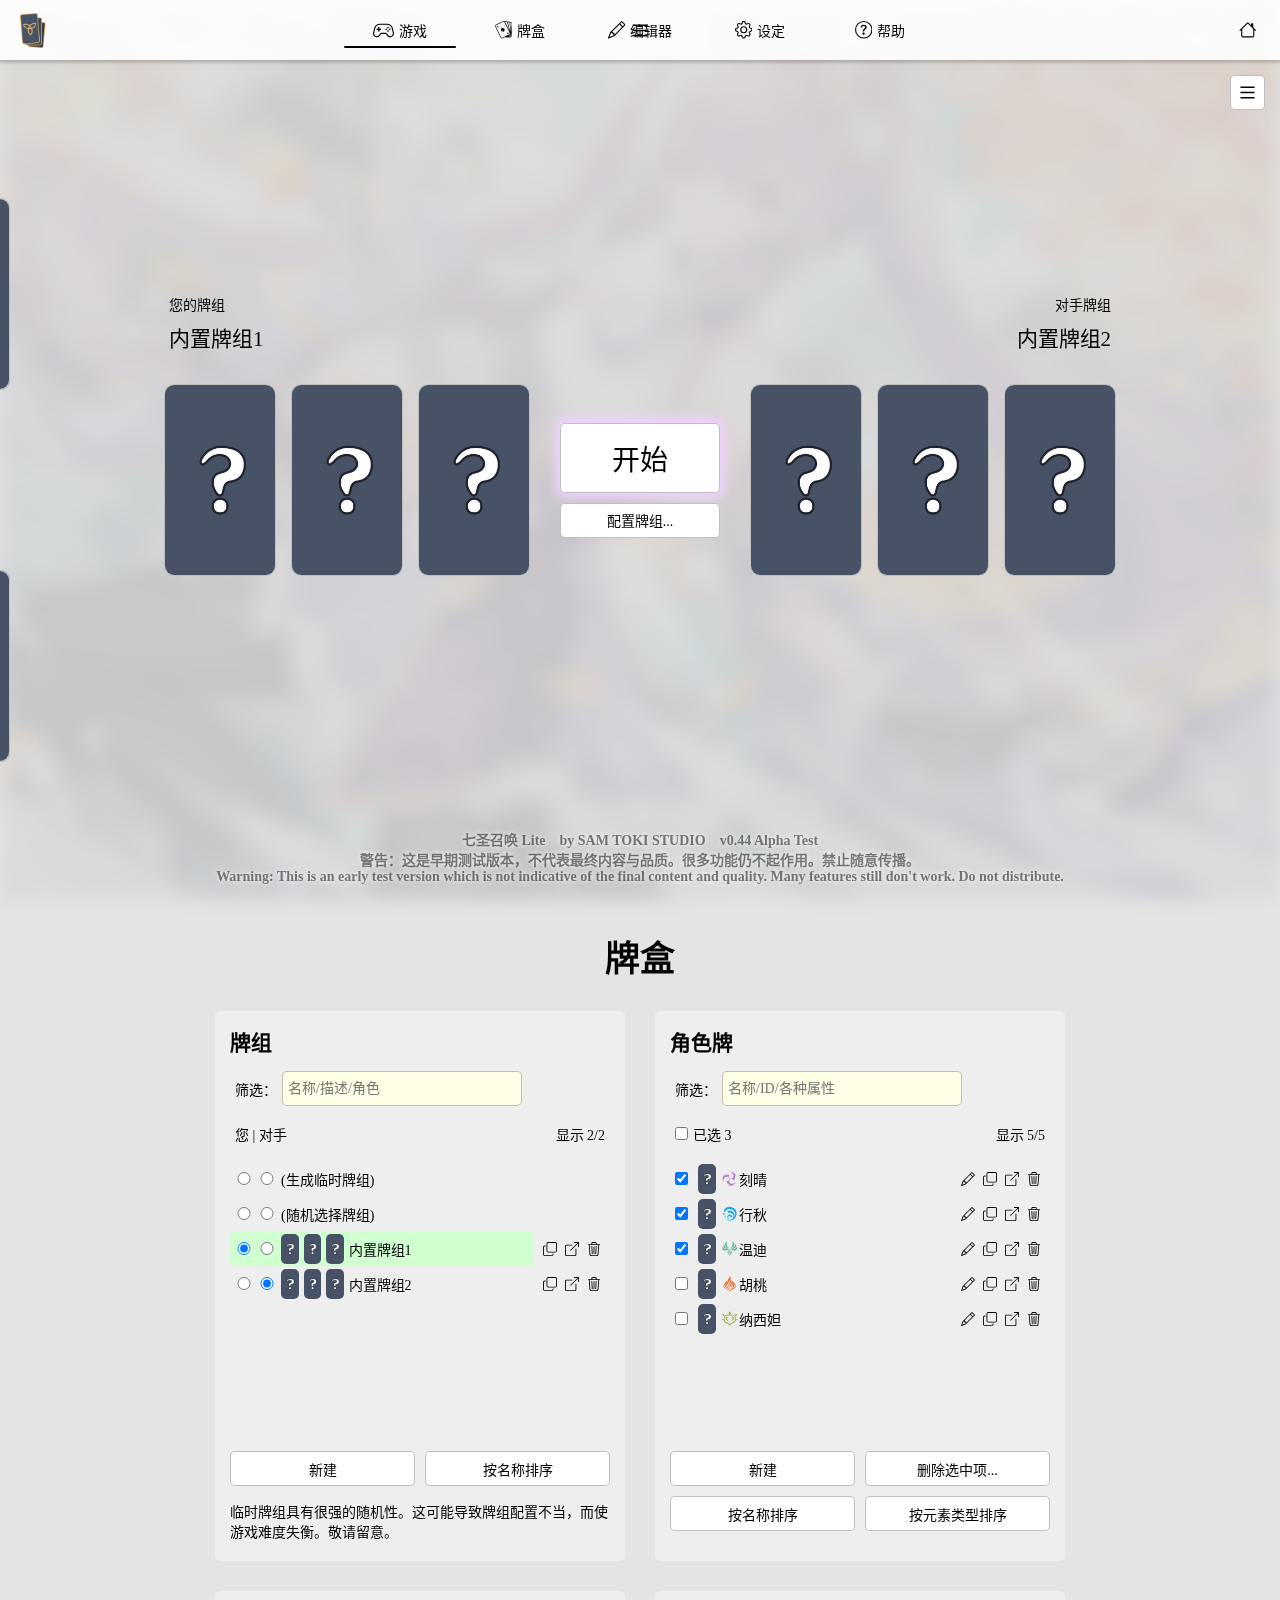
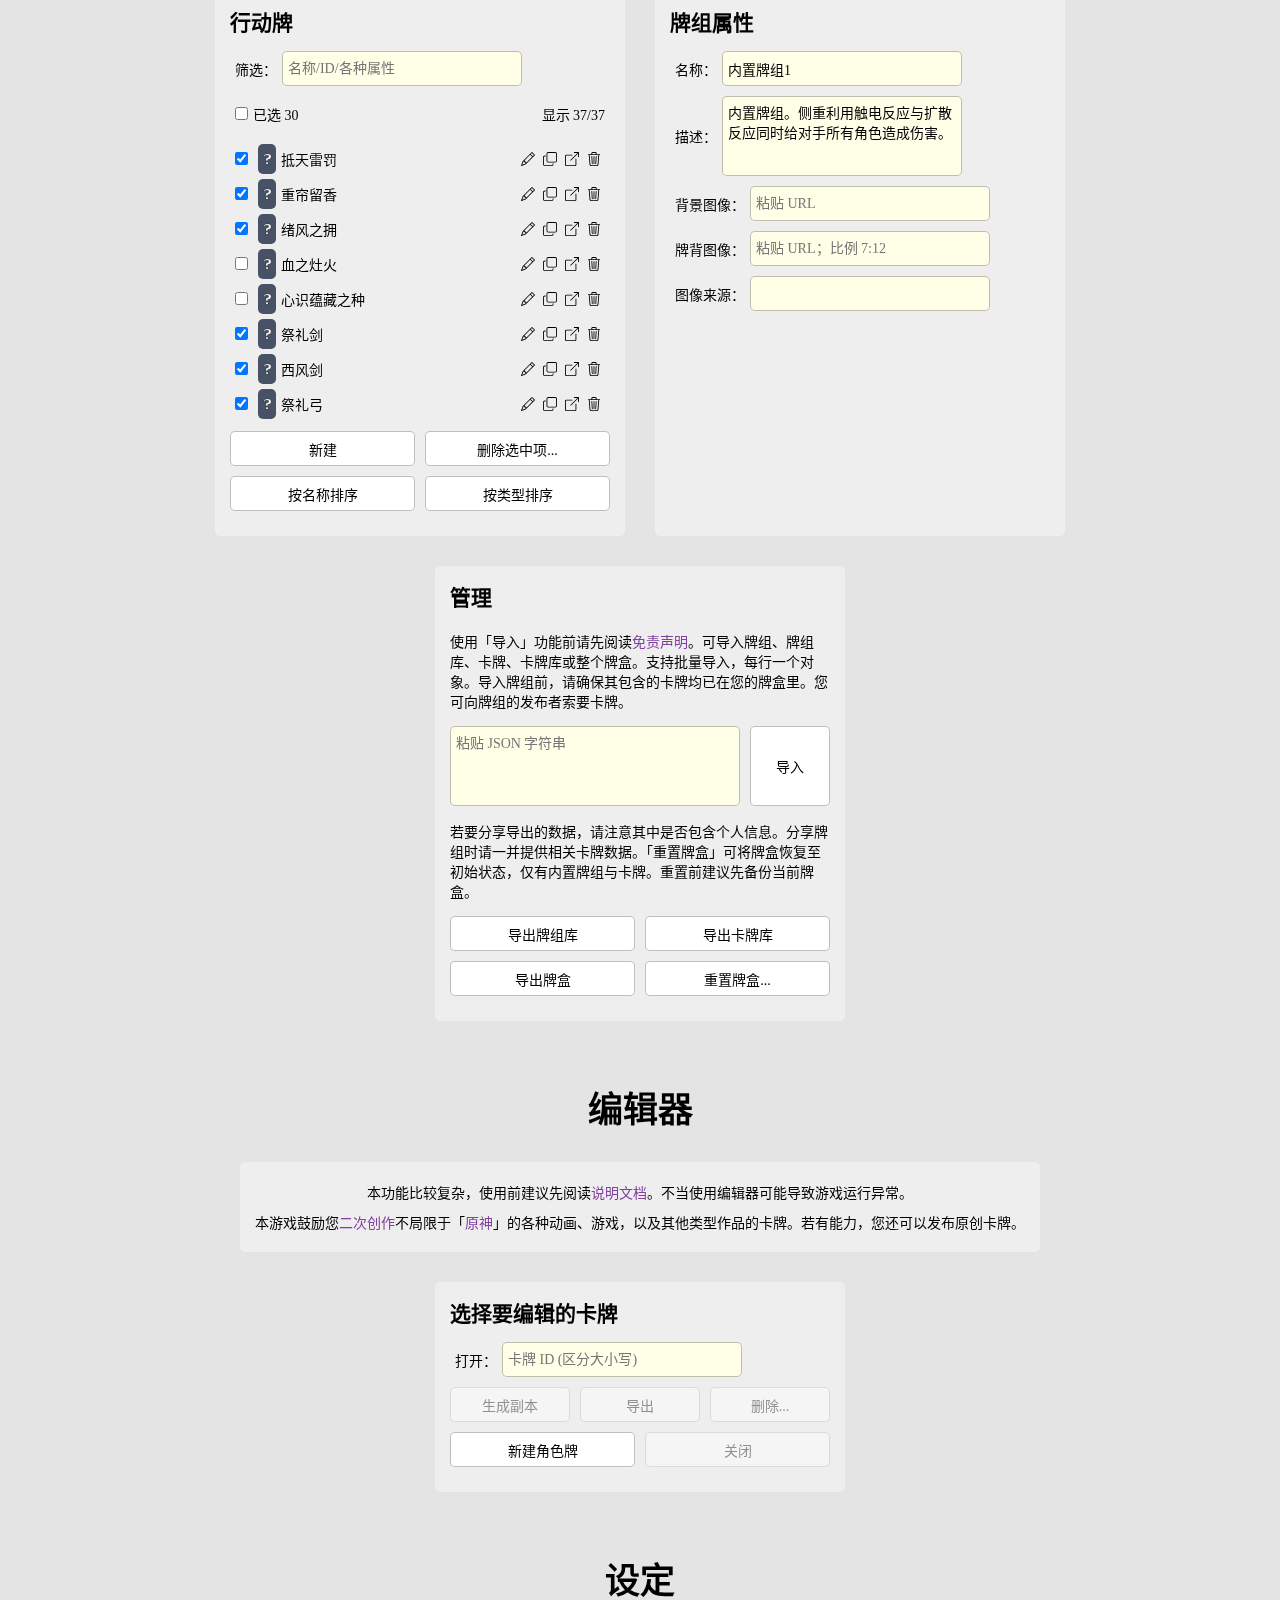
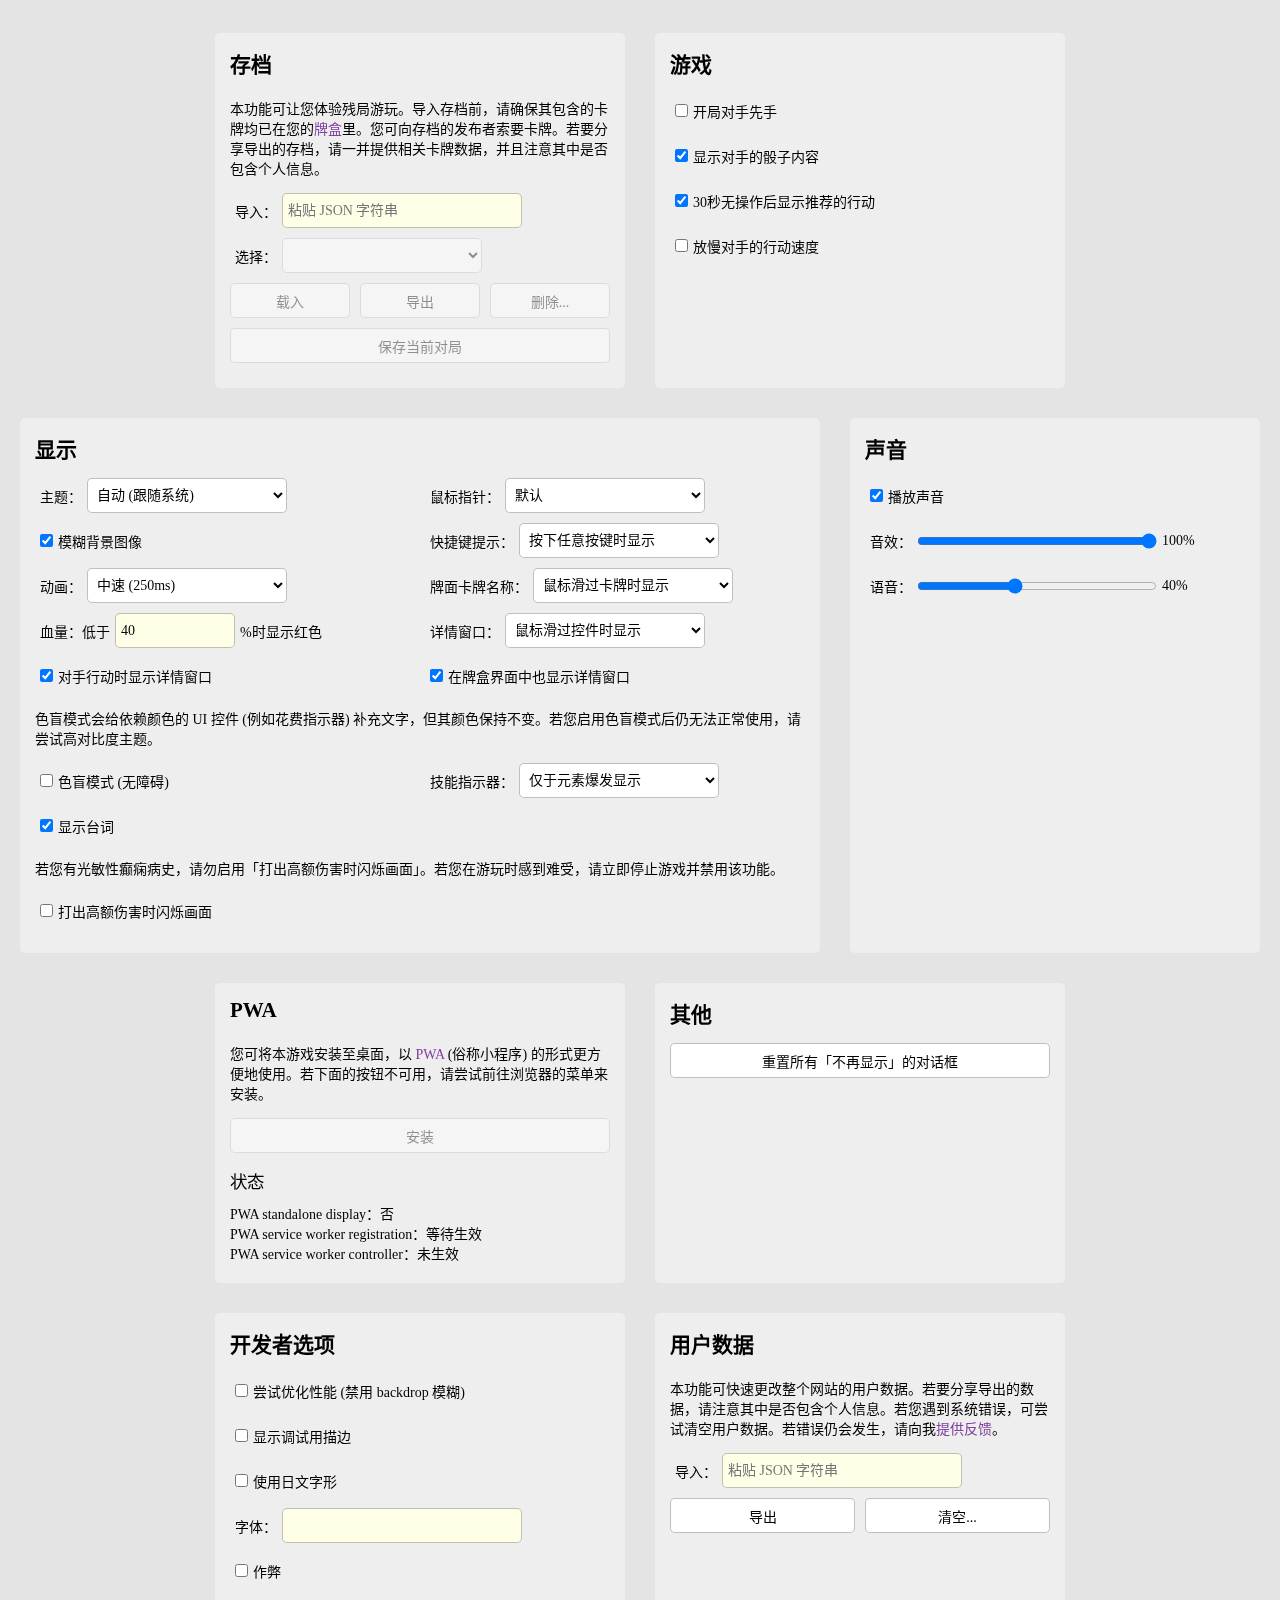
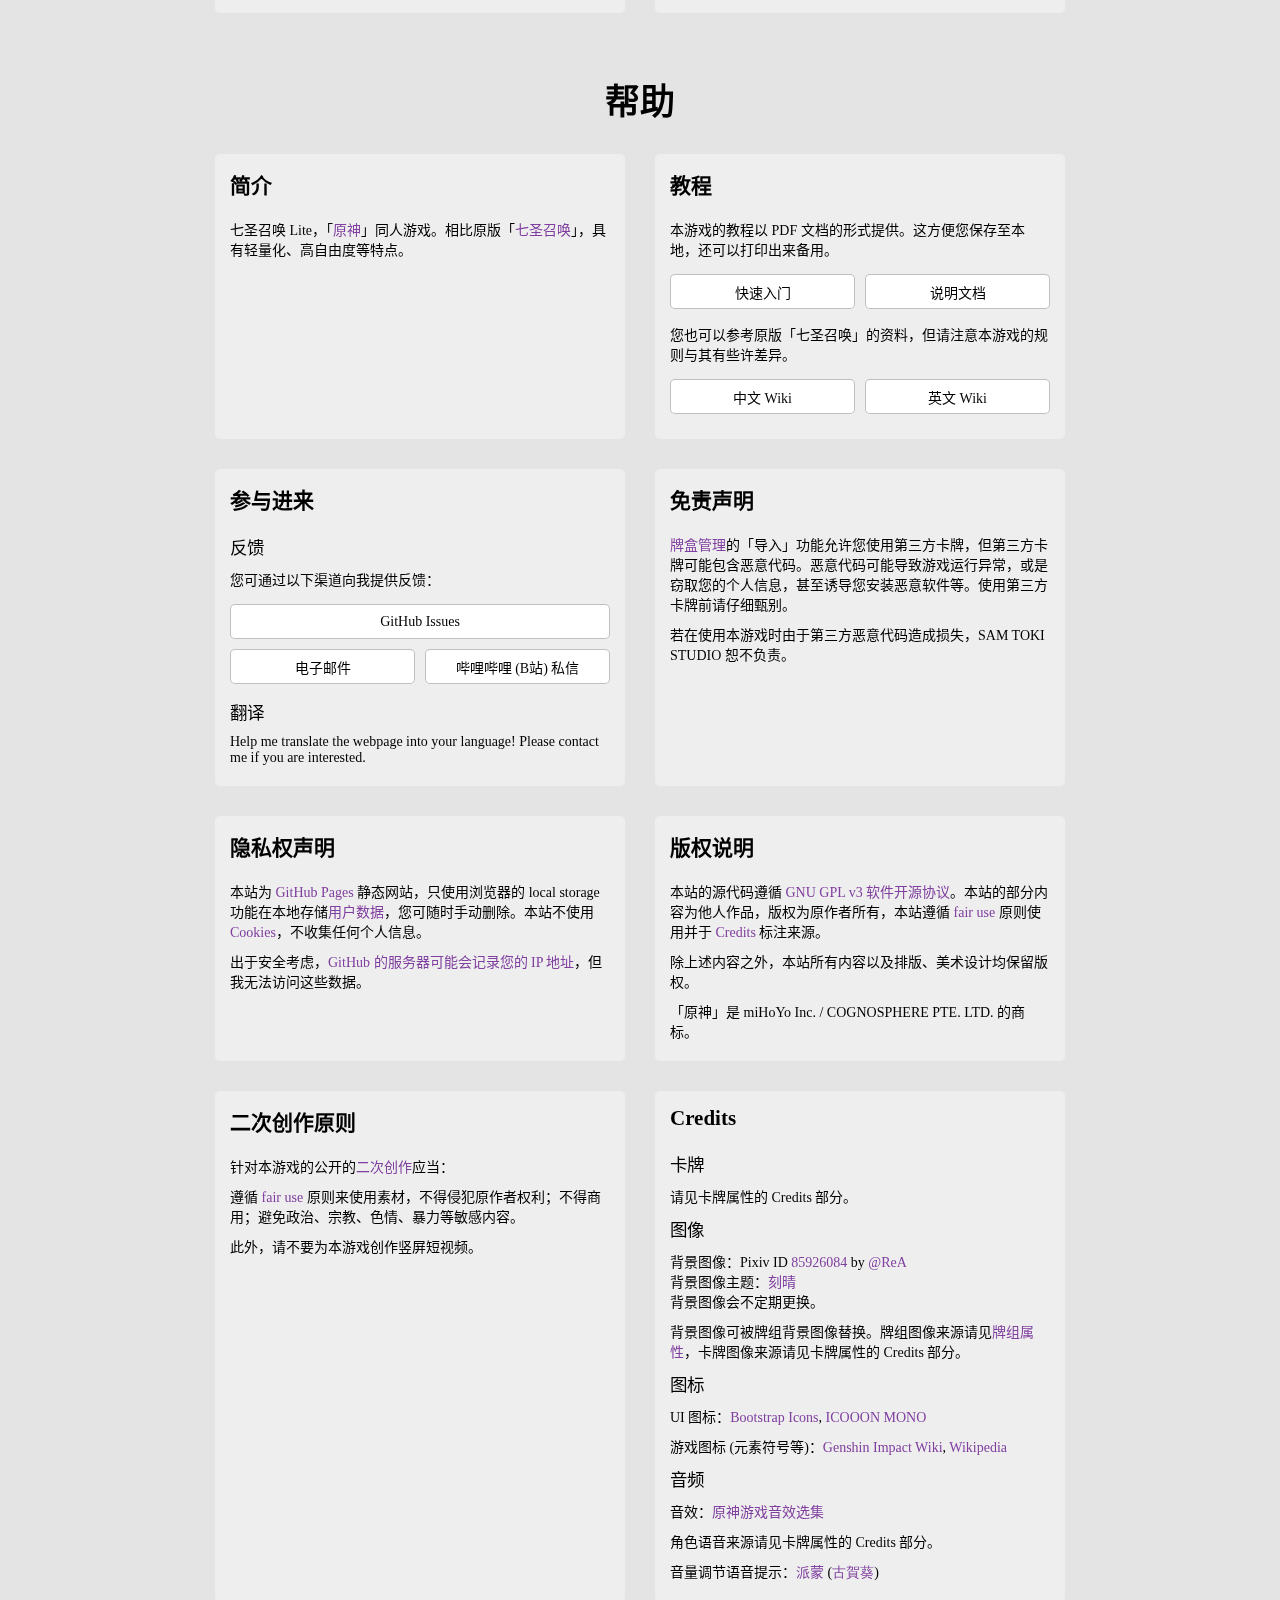
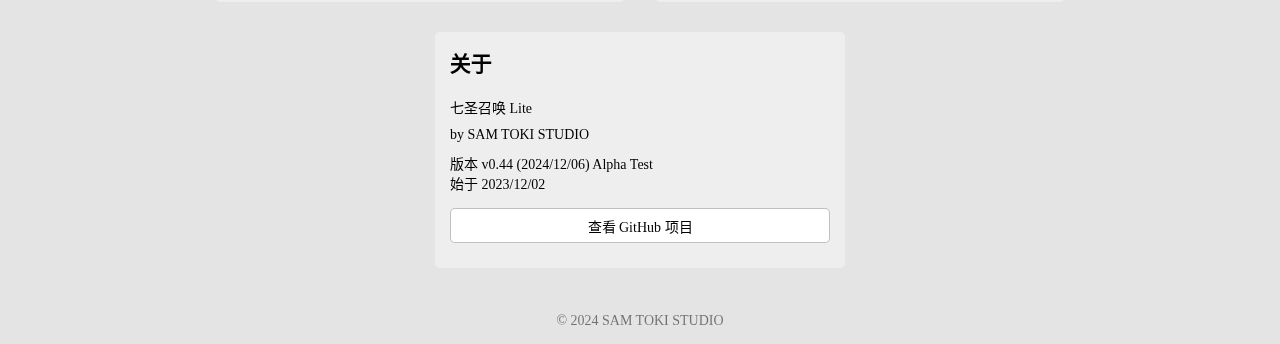
==== PROJECT/GITCGLite/index.html @ bba93352 "Following home page v6.13 update." ====
<!DOCTYPE html>

<!-- For SamToki.github.io/GITCGLite -->
<!-- Released under GNU GPL v3 open source license. -->
<!-- © 2024 SAM TOKI STUDIO -->

<html id="Html" lang="zh-CN">
	<head>
		<meta charset="UTF-8" />
		<link rel="icon" type="image/png" href="images/Icon.png" />
		<title>七圣召唤 Lite</title>
		<meta name="author" content="SAM TOKI STUDIO" />
		<meta name="version" content="v0.44 (2024/12/06) Alpha Test. Since 2023/12/02." />
		<meta name="description" content="「原神」同人游戏。相比原版「七圣召唤」，具有轻量化、高自由度等特点。" />
		<meta name="copyright" content="© 2024 SAM TOKI STUDIO" />

		<meta name="theme-color" media="(prefers-color-scheme: light)" content="#FFFFFF">
		<meta name="theme-color" media="(prefers-color-scheme: dark)" content="#303030">
		<meta name="viewport" content="width=device-width, initial-scale=1" />
		<link rel="stylesheet" href="../styles/common.css" />
		<link id="ThemeVariant_Common" rel="stylesheet" href="../styles/common_Dark.css" media="(prefers-color-scheme: dark)" />
		<link id="ThemeVariant_Common_HighContrast" rel="stylesheet" href="../styles/common_HighContrast.css" media="(prefers-contrast: more)" />
		<link rel="stylesheet" href="styles/style.css" />
		<link id="ThemeVariant_Style" rel="stylesheet" href="styles/style_Dark.css" media="(prefers-color-scheme: dark)" />
		<link id="ThemeVariant_Style_HighContrast" rel="stylesheet" href="styles/style_HighContrast.css" media="(prefers-contrast: more)" />
		<script defer src="../scripts/common.js"></script>
		<script defer src="../scripts/common_UserDataRepairer.js"></script>
		<script defer src="scripts/script_BuiltinCasket.js"></script>
		<script defer src="scripts/script_Game.js"></script>
		<script defer src="scripts/script_GameFunctions.js"></script>
		<script defer src="scripts/script_GameAI.js"></script>
		<script defer src="scripts/script_Casket.js"></script>
		<script defer src="scripts/script_Editor.js"></script>
		<script defer src="scripts/script.js"></script>

		<link rel="manifest" href="manifests/manifest.json">
	</head>

	<body>
		<div class="Blur" id="BgImage"></div>

		<header id="Topbar">
			<ul class="CtrlGroup">
				<li class="Ctrl" id="Ctrl_Title">
					<a class="Button" href="https://SamToki.github.io/GITCGLite" title="七圣召唤 Lite" aria-label="七圣召唤 Lite">
						<img src="images/Icon.png" alt="网页图标" />
					</a>
				</li>
				<li class="Ctrl" id="Ctrl_Nav">
					<button class="Button HiddenHorizontally" id="Button_Nav" inert="true" onclick="Show('DropctrlGroup_Nav')" title="导航菜单" aria-label="导航菜单">
						<svg class="Icon Larger" viewBox="0 0 16 16" aria-hidden="true">
							<path d="M2.5 12a.5.5 0 0 1 .5-.5h10a.5.5 0 0 1 0 1H3a.5.5 0 0 1-.5-.5m0-4a.5.5 0 0 1 .5-.5h10a.5.5 0 0 1 0 1H3a.5.5 0 0 1-.5-.5m0-4a.5.5 0 0 1 .5-.5h10a.5.5 0 0 1 0 1H3a.5.5 0 0 1-.5-.5"/>
						</svg>
					</button>
					<nav>
						<ul class="DropctrlGroup HiddenInMobileLayout" id="DropctrlGroup_Nav">
							<li class="Dropctrl Nav" id="Nav_Game">
								<a class="Button" href="#Game">
									<svg class="Icon Larger" viewBox="0 0 512 512" aria-hidden="true">
										<path d="M510.002,309.835l-0.068-0.326l-0.076-0.334l-26.508-112.721l-0.106-0.417l-0.106-0.418 c-16.668-62.217-73.294-105.666-137.712-105.666H166.579c-64.418,0-121.045,43.449-137.712,105.666l-0.114,0.418l-0.099,0.417 L2.147,309.174l-0.076,0.326l-0.068,0.326c-9.749,46.43,16.926,92.496,62.036,107.168l1.586,0.509 c9.24,3.012,18.89,4.544,28.624,4.544c32.668,0,63.128-17.404,79.758-45.489l22.556-33.343l0.561-0.835l0.509-0.872 c0.796-1.388,2.276-2.253,3.861-2.253h109.02c1.586,0,3.066,0.865,3.862,2.253l0.508,0.872l0.562,0.835l22.555,33.343 c16.63,28.085,47.09,45.489,79.766,45.489c9.734,0,19.384-1.532,28.67-4.56l1.533-0.493 C493.07,402.331,519.737,356.257,510.002,309.835z M439.318,390.397l-1.54,0.501c-6.608,2.154-13.353,3.186-20.014,3.186 c-22.646,0-44.283-11.949-56.088-32.433l-23.064-34.101c-5.788-10.053-16.508-16.258-28.101-16.258h-109.02 c-11.592,0-22.312,6.206-28.101,16.258l-23.063,34.101c-11.804,20.484-33.434,32.433-56.081,32.433 c-6.661,0-13.405-1.032-20.013-3.186l-1.548-0.501c-31.431-10.219-50.102-42.485-43.311-74.819l26.508-112.722 c13.42-50.102,58.826-84.94,110.696-84.94h178.847c51.869,0,97.276,34.838,110.696,84.94l26.508,112.722 C489.413,347.912,470.75,380.178,439.318,390.397z"/>
										<polygon points="157.453,172.061 123.912,172.061 123.912,210.579 85.387,210.579 85.387,244.105 123.912,244.105 123.912,282.637 157.453,282.637 157.453,244.105 195.978,244.105 195.978,210.579 157.453,210.579"></polygon>
										<path d="M365.721,206.247c11.668,0,21.113-9.445,21.113-21.098c0-11.669-9.445-21.114-21.113-21.114 c-11.653,0-21.098,9.445-21.098,21.114C344.622,196.802,354.068,206.247,365.721,206.247z"/>
										<path d="M323.509,206.247c-11.653,0-21.106,9.453-21.106,21.098c0,11.669,9.453,21.122,21.106,21.122 c11.661,0,21.106-9.453,21.106-21.122C344.615,215.7,335.17,206.247,323.509,206.247z"/>
										<path d="M365.721,248.459c-11.653,0-21.098,9.445-21.098,21.114c0,11.653,9.445,21.098,21.098,21.098 c11.668,0,21.113-9.445,21.113-21.098C386.834,257.904,377.388,248.459,365.721,248.459z"/>
										<path d="M407.933,206.247c-11.653,0-21.099,9.453-21.099,21.098c0,11.669,9.446,21.122,21.099,21.122 c11.66,0,21.113-9.453,21.113-21.122C429.046,215.7,419.593,206.247,407.933,206.247z"/>
									</svg>
									<span class="LabelAfterIcon">游戏</span>
								</a>
							</li>
							<li class="Dropctrl Nav" id="Nav_Casket">
								<a class="Button" href="#Casket">
									<svg class="Icon" viewBox="0 0 512 512" aria-hidden="true">
										<path d="M473.472,40.656l-33.761-2.545c-7.26-13.066-21.779-21.269-37.532-19.674l-34.916,3.488 c-8.422-15.391-26.572-23.524-44.14-18.589l-38.263,10.819C273.828,0.648,254.736-4.066,238.323,3.846L121.372,60.251 l-48.21,23.233L24.67,106.866c-19.092,9.216-27.154,32.229-17.93,51.322l160.077,331.994c9.294,19.163,32.236,27.224,51.399,18.001 l61.489-29.692l31.946-3.19l128.79,9.578c21.198,1.595,39.638-14.3,41.162-35.427L508.97,81.888 C510.566,60.69,494.67,42.25,473.472,40.656z M450.962,384.553l1.454,5.296c2.907,10.378-3.19,21.198-13.576,24.175l-61.269,17.277 l54.3-26.21C440.945,400.738,447.553,393.259,450.962,384.553z M443.993,432.173c7.338-2.105,13.577-6.168,18.299-11.47 l0.071,0.801c1.092,10.741-6.75,20.326-17.568,21.41l-60.545,6.105L443.993,432.173z M376.84,52.339l-3.41-12.052l30.564-3.049 c10.818-1.084,20.404,6.757,21.488,17.498l0.15,1.234l26.423,263.097L376.84,52.339z M304.392,28.312l0.652-0.22l23.162-6.529 c5.806-1.602,11.755-0.44,16.334,2.679c2.68,1.815,4.935,4.289,6.459,7.26c0.582,1.092,1.014,2.325,1.375,3.559l2.035,7.189 l2.396,8.635l74.774,265.132L302.137,47.475l-0.362-0.723l-7.55-15.612L304.392,28.312z M210.014,491.124 c-9.728,4.714-21.418,0.652-26.14-9.075l-3.34-6.898l-11.974-24.899l-14.016-29.039L23.727,149.984 c-4.644-9.727-0.582-21.418,9.146-26.132l33.98-16.412l20.177-9.649l41.02-19.823l3.701-1.815l68.535-33.031l11.471-5.516 l14.229-6.898l15.313-7.33l5.232-2.545c5.226-2.468,10.961-2.468,15.966-0.362c2.688,1.092,5.154,2.758,7.118,5.005 c1.234,1.312,2.248,2.836,3.049,4.502l0.652,1.383l2.396,5.005l4.282,8.792l2.105,4.353l150.712,312.462 c4.65,9.727,0.581,21.418-9.146,26.132l-137.716,66.43l-11.542,5.516l-1.454,0.73l-20.978,10.088l-27.302,13.215L210.014,491.124z M441.817,466.076l-22.141-1.666l27.005-2.687c4.43-0.44,8.571-1.603,12.343-3.418C455.103,463.46,448.786,466.587,441.817,466.076z M471.799,326.758L444.724,57.422l27.366,2.035c10.747,0.794,18.88,10.238,18.078,20.978L471.799,326.758z"/>
										<path d="M247.384,281.341c13.924,4.445,31.059-2.95,36.88-16.236c8.706-19.886-6.253-39.262-25.608-49.06 c-21.099-10.684-50.812-18.929-62.297-28.507c-0.752-0.617-1.128-0.716-1.382-0.588c-0.206,0.12-0.412,0.475-0.39,1.446 c0.333,14.952-11.719,43.332-16.49,66.494c-4.382,21.248,1.46,45.019,22.431,50.592c14.03,3.722,30.479-5.083,35.682-18.759 c6.302,15.228,11.045,30.478,12.47,44.536l25.778-12.428C264.342,308.956,255.366,295.754,247.384,281.341z"/>
										<path d="M93.404,151.338c-7.976-4.041-19.199-7.16-23.545-10.776l-0.518-0.235l-0.156,0.553 c0.128,5.658-4.417,16.378-6.217,25.133c-1.666,8.026,0.546,17.016,8.465,19.114c5.303,1.411,11.521-1.921,13.484-7.082 c2.382,5.749,4.176,11.521,4.722,16.83l9.741-4.693c-3.828-3.729-7.224-8.727-10.238-14.179c5.268,1.68,11.74-1.106,13.932-6.132 C106.371,162.363,100.713,155.039,93.404,151.338z"/>
										<path d="M369.588,375.556c5.303,1.404,11.514-1.921,13.484-7.09c2.382,5.757,4.183,11.528,4.708,16.838l9.748-4.701 c-3.829-3.722-7.21-8.72-10.231-14.172c5.261,1.68,11.734-1.12,13.931-6.133c3.289-7.514-2.361-14.824-9.678-18.532 c-7.968-4.041-19.191-7.153-23.538-10.783l-0.518-0.22l-0.155,0.546c0.134,5.658-4.417,16.377-6.226,25.133 C359.464,364.474,361.668,373.45,369.588,375.556z"/>
									</svg>
									<span class="LabelAfterIcon">牌盒</span>
								</a>
							</li>
							<li class="Dropctrl Nav" id="Nav_Editor">
								<a class="Button" href="#Editor">
									<svg class="Icon" viewBox="0 0 16 16" aria-hidden="true">
										<path d="M12.146.146a.5.5 0 0 1 .708 0l3 3a.5.5 0 0 1 0 .708l-10 10a.5.5 0 0 1-.168.11l-5 2a.5.5 0 0 1-.65-.65l2-5a.5.5 0 0 1 .11-.168zM11.207 2.5 13.5 4.793 14.793 3.5 12.5 1.207zm1.586 3L10.5 3.207 4 9.707V10h.5a.5.5 0 0 1 .5.5v.5h.5a.5.5 0 0 1 .5.5v.5h.293zm-9.761 5.175-.106.106-1.528 3.821 3.821-1.528.106-.106A.5.5 0 0 1 5 12.5V12h-.5a.5.5 0 0 1-.5-.5V11h-.5a.5.5 0 0 1-.468-.325"/>
									</svg>
									<span class="LabelAfterIcon">编辑器</span>
								</a>
							</li>
							<li class="Dropctrl Nav" id="Nav_Settings">
								<a class="Button" href="#Settings">
									<svg class="Icon" viewBox="0 0 16 16" aria-hidden="true">
										<path d="M8 4.754a3.246 3.246 0 1 0 0 6.492 3.246 3.246 0 0 0 0-6.492M5.754 8a2.246 2.246 0 1 1 4.492 0 2.246 2.246 0 0 1-4.492 0"/>
										<path d="M9.796 1.343c-.527-1.79-3.065-1.79-3.592 0l-.094.319a.873.873 0 0 1-1.255.52l-.292-.16c-1.64-.892-3.433.902-2.54 2.541l.159.292a.873.873 0 0 1-.52 1.255l-.319.094c-1.79.527-1.79 3.065 0 3.592l.319.094a.873.873 0 0 1 .52 1.255l-.16.292c-.892 1.64.901 3.434 2.541 2.54l.292-.159a.873.873 0 0 1 1.255.52l.094.319c.527 1.79 3.065 1.79 3.592 0l.094-.319a.873.873 0 0 1 1.255-.52l.292.16c1.64.893 3.434-.902 2.54-2.541l-.159-.292a.873.873 0 0 1 .52-1.255l.319-.094c1.79-.527 1.79-3.065 0-3.592l-.319-.094a.873.873 0 0 1-.52-1.255l.16-.292c.893-1.64-.902-3.433-2.541-2.54l-.292.159a.873.873 0 0 1-1.255-.52zm-2.633.283c.246-.835 1.428-.835 1.674 0l.094.319a1.873 1.873 0 0 0 2.693 1.115l.291-.16c.764-.415 1.6.42 1.184 1.185l-.159.292a1.873 1.873 0 0 0 1.116 2.692l.318.094c.835.246.835 1.428 0 1.674l-.319.094a1.873 1.873 0 0 0-1.115 2.693l.16.291c.415.764-.42 1.6-1.185 1.184l-.291-.159a1.873 1.873 0 0 0-2.693 1.116l-.094.318c-.246.835-1.428.835-1.674 0l-.094-.319a1.873 1.873 0 0 0-2.692-1.115l-.292.16c-.764.415-1.6-.42-1.184-1.185l.159-.291A1.873 1.873 0 0 0 1.945 8.93l-.319-.094c-.835-.246-.835-1.428 0-1.674l.319-.094A1.873 1.873 0 0 0 3.06 4.377l-.16-.292c-.415-.764.42-1.6 1.185-1.184l.292.159a1.873 1.873 0 0 0 2.692-1.115z"/>
									</svg>
									<span class="LabelAfterIcon">设定</span>
								</a>
							</li>
							<li class="Dropctrl Nav" id="Nav_Help">
								<a class="Button" href="#Help">
									<svg class="Icon" viewBox="0 0 16 16" aria-hidden="true">
										<path d="M8 15A7 7 0 1 1 8 1a7 7 0 0 1 0 14m0 1A8 8 0 1 0 8 0a8 8 0 0 0 0 16"/>
										<path d="M5.255 5.786a.237.237 0 0 0 .241.247h.825c.138 0 .248-.113.266-.25.09-.656.54-1.134 1.342-1.134.686 0 1.314.343 1.314 1.168 0 .635-.374.927-.965 1.371-.673.489-1.206 1.06-1.168 1.987l.003.217a.25.25 0 0 0 .25.246h.811a.25.25 0 0 0 .25-.25v-.105c0-.718.273-.927 1.01-1.486.609-.463 1.244-.977 1.244-2.056 0-1.511-1.276-2.241-2.673-2.241-1.267 0-2.655.59-2.75 2.286m1.557 5.763c0 .533.425.927 1.01.927.609 0 1.028-.394 1.028-.927 0-.552-.42-.94-1.029-.94-.584 0-1.009.388-1.009.94"/>
									</svg>
									<span class="LabelAfterIcon">帮助</span>
								</a>
							</li>
							<li class="Ctrl" id="Ctrl_NavUnderline" inert="true"></li>
						</ul>
					</nav>
				</li>
				<li class="Ctrl" id="Ctrl_HomePage">
					<a class="Button" href=".." title="主页" aria-label="主页">
						<svg class="Icon" viewBox="0 0 16 16" aria-hidden="true">
							<path d="M8.707 1.5a1 1 0 0 0-1.414 0L.646 8.146a.5.5 0 0 0 .708.708L2 8.207V13.5A1.5 1.5 0 0 0 3.5 15h9a1.5 1.5 0 0 0 1.5-1.5V8.207l.646.647a.5.5 0 0 0 .708-.708L13 5.793V2.5a.5.5 0 0 0-.5-.5h-1a.5.5 0 0 0-.5.5v1.293zM13 7.207V13.5a.5.5 0 0 1-.5.5h-9a.5.5 0 0 1-.5-.5V7.207l5-5z"/>
						</svg>
					</a>
				</li>
			</ul>
		</header>

		<main id="Main">
			<section id="Game">
				<h1 class="SectionTitle Hidden" inert="true">游戏</h1>
				<div class="Viewport">
					<div class="Ctnr" id="Ctnr_GameCharacterCards">
						<div class="Card Player Character OnTitleScreen" id="Card_GamePlayerCharacter1">
							<ul class="CtrlGroup">
								<li class="Ctrl CardButton">
									<button class="Button" id="Button_GamePlayerCharacter1" onpointerenter="HoverCard('Player', 'CharacterCard', 1)" onfocus="HoverCard('Player', 'CharacterCard', 1)" onclick="ClickCard('Player', 'CharacterCard', 1)" onpointerleave="FadeNameOnCards()" onfocusout="FadeNameOnCards()" title="角色牌" aria-label="角色牌">
										<img class="CardImage" id="Image_GamePlayerCharacter1" src="images/UnknownCard.jpg" onerror="this.src='images/UnknownCard.jpg'" alt="角色牌图像" />
									</button>
									<span class="HotkeyIndicator Faded" inert="true">1</span>
								</li>
								<li class="Ctrl CardName">
									<span class="NameOnCard Faded" id="Label_GamePlayerCharacter1" inert="true">角色牌</span>
								</li>
								<li class="Ctrl HP">
									<div class="Progbar Shaped">
										<svg class="Shape" viewBox="0 0 512 512" aria-hidden="true">
											<path vector-effect="non-scaling-stroke" d="M256,0C194.5,82.109,82.125,199.438,82.125,338.094C82.125,434.141,159.969,512,256,512s173.875-77.859,173.875-173.906C429.875,199.438,317.469,82.109,256,0z"/>
										</svg>
										<div class="ProgbarFg Vertical Shaped HP" id="ProgbarFg_GamePlayerCharacter1HP">
											<svg class="Shape" viewBox="0 0 512 512" aria-hidden="true">
												<path vector-effect="non-scaling-stroke" d="M256,0C194.5,82.109,82.125,199.438,82.125,338.094C82.125,434.141,159.969,512,256,512s173.875-77.859,173.875-173.906C429.875,199.438,317.469,82.109,256,0z"/>
											</svg>
										</div>
										<span class="ProgbarText" id="ProgbarText_GamePlayerCharacter1HP">血量</span>
									</div>
								</li>
								<li class="Ctrl Energy">
									<div class="Progbar Shaped">
										<svg class="Shape" viewBox="0 0 512 512" aria-hidden="true">
											<polygon vector-effect="non-scaling-stroke" points="403.797,256 481.188,121.953 326.406,121.953 256,0 185.594,121.953 30.813,121.953 108.203,256 30.813,390.047 185.594,390.047 256,512 326.406,390.047 481.188,390.047"></polygon>
										</svg>
										<div class="ProgbarFg Vertical Shaped Energy" id="ProgbarFg_GamePlayerCharacter1Energy">
											<svg class="Shape" viewBox="0 0 512 512" aria-hidden="true">
												<polygon vector-effect="non-scaling-stroke" points="403.797,256 481.188,121.953 326.406,121.953 256,0 185.594,121.953 30.813,121.953 108.203,256 30.813,390.047 185.594,390.047 256,512 326.406,390.047 481.188,390.047"></polygon>
											</svg>
										</div>
										<span class="ProgbarText" id="ProgbarText_GamePlayerCharacter1Energy">能量</span>
									</div>
								</li>
								<li class="Ctrl ElementAndReaction">
									<span class="HiddenHorizontally" id="Label_GamePlayerCharacter1ElementIndicator1" inert="true" title="附着元素" aria-label="附着元素">附着元素</span>
									<span class="HiddenHorizontally" id="Label_GamePlayerCharacter1ElementIndicator2" inert="true" title="附着元素" aria-label="附着元素">附着元素</span>
									<span class="HiddenHorizontally" id="Label_GamePlayerCharacter1ElementIndicator3" inert="true" title="附着元素" aria-label="附着元素">附着元素</span>
									<span class="HiddenHorizontally" id="Label_GamePlayerCharacter1ReactionIndicator" inert="true" title="元素反应" aria-label="元素反应">元素反应</span>
								</li>
								<li class="Ctrl CharacterStatus">
									<ul class="CtrlGroup">
										<li class="Ctrl HiddenHorizontally" id="Ctrl_GamePlayerCharacter1Status1" inert="true" onpointerenter="HoverStatus('Player', 'CharacterStatus', 1, 1)" onclick="ClickStatus('Player', 'CharacterStatus', 1, 1)" title="角色状态及其可用数" aria-label="角色状态及其可用数">
											<img class="StatusImage" id="Image_GamePlayerCharacter1Status1" src="images/UnknownSkillOrStatus.png" onerror="this.src='images/UnknownSkillOrStatus.png'" alt="角色状态图像" />
											<span class="StatusText" id="Label_GamePlayerCharacter1Status1">可用数</span>
										</li>
										<li class="Ctrl HiddenHorizontally" id="Ctrl_GamePlayerCharacter1Status2" inert="true" onpointerenter="HoverStatus('Player', 'CharacterStatus', 1, 2)" onclick="ClickStatus('Player', 'CharacterStatus', 1, 2)" title="角色状态及其可用数" aria-label="角色状态及其可用数">
											<img class="StatusImage" id="Image_GamePlayerCharacter1Status2" src="images/UnknownSkillOrStatus.png" onerror="this.src='images/UnknownSkillOrStatus.png'" alt="角色状态图像" />
											<span class="StatusText" id="Label_GamePlayerCharacter1Status2">可用数</span>
										</li>
										<li class="Ctrl HiddenHorizontally" id="Ctrl_GamePlayerCharacter1Status3" inert="true" onpointerenter="HoverStatus('Player', 'CharacterStatus', 1, 3)" onclick="ClickStatus('Player', 'CharacterStatus', 1, 3)" title="角色状态及其可用数" aria-label="角色状态及其可用数">
											<img class="StatusImage" id="Image_GamePlayerCharacter1Status3" src="images/UnknownSkillOrStatus.png" onerror="this.src='images/UnknownSkillOrStatus.png'" alt="角色状态图像" />
											<span class="StatusText" id="Label_GamePlayerCharacter1Status3">可用数</span>
										</li>
										<li class="Ctrl HiddenHorizontally" id="Ctrl_GamePlayerCharacter1Status4" inert="true" onpointerenter="HoverStatus('Player', 'CharacterStatus', 1, 4)" onclick="ClickStatus('Player', 'CharacterStatus', 1, 4)" title="角色状态及其可用数" aria-label="角色状态及其可用数">
											<img class="StatusImage" id="Image_GamePlayerCharacter1Status4" src="images/UnknownSkillOrStatus.png" onerror="this.src='images/UnknownSkillOrStatus.png'" alt="角色状态图像" />
											<span class="StatusText" id="Label_GamePlayerCharacter1Status4">可用数</span>
										</li>
									</ul>
								</li>
							</ul>
						</div>
						<div class="DamageIndicator Player Faded" id="DamageIndicator_GamePlayer1" inert="true">
							<ul class="CtrlGroup">
								<li class="Ctrl Critical Hidden" id="Ctrl_GameDamageIndicatorPlayer1Critical" inert="true">
									<span>暴击</span>
								</li>
								<li class="Ctrl Damage">
									<span id="Label_GameDamageIndicatorPlayer1Damage">伤害</span>
								</li>
							</ul>
						</div>
						<div class="Card Player Character OnTitleScreen" id="Card_GamePlayerCharacter2">
							<ul class="CtrlGroup">
								<li class="Ctrl CardButton">
									<button class="Button" id="Button_GamePlayerCharacter2" onpointerenter="HoverCard('Player', 'CharacterCard', 2)" onfocus="HoverCard('Player', 'CharacterCard', 2)" onclick="ClickCard('Player', 'CharacterCard', 2)" onpointerleave="FadeNameOnCards()" onfocusout="FadeNameOnCards()" title="角色牌" aria-label="角色牌">
										<img class="CardImage" id="Image_GamePlayerCharacter2" src="images/UnknownCard.jpg" onerror="this.src='images/UnknownCard.jpg'" alt="角色牌图像" />
									</button>
									<span class="HotkeyIndicator Faded" inert="true">2</span>
								</li>
								<li class="Ctrl CardName">
									<span class="NameOnCard Faded" id="Label_GamePlayerCharacter2" inert="true">角色牌</span>
								</li>
								<li class="Ctrl HP">
									<div class="Progbar Shaped">
										<svg class="Shape" viewBox="0 0 512 512" aria-hidden="true">
											<path vector-effect="non-scaling-stroke" d="M256,0C194.5,82.109,82.125,199.438,82.125,338.094C82.125,434.141,159.969,512,256,512s173.875-77.859,173.875-173.906C429.875,199.438,317.469,82.109,256,0z"/>
										</svg>
										<div class="ProgbarFg Vertical Shaped HP" id="ProgbarFg_GamePlayerCharacter2HP">
											<svg class="Shape" viewBox="0 0 512 512" aria-hidden="true">
												<path vector-effect="non-scaling-stroke" d="M256,0C194.5,82.109,82.125,199.438,82.125,338.094C82.125,434.141,159.969,512,256,512s173.875-77.859,173.875-173.906C429.875,199.438,317.469,82.109,256,0z"/>
											</svg>
										</div>
										<span class="ProgbarText" id="ProgbarText_GamePlayerCharacter2HP">血量</span>
									</div>
								</li>
								<li class="Ctrl Energy">
									<div class="Progbar Shaped">
										<svg class="Shape" viewBox="0 0 512 512" aria-hidden="true">
											<polygon vector-effect="non-scaling-stroke" points="403.797,256 481.188,121.953 326.406,121.953 256,0 185.594,121.953 30.813,121.953 108.203,256 30.813,390.047 185.594,390.047 256,512 326.406,390.047 481.188,390.047"></polygon>
										</svg>
										<div class="ProgbarFg Vertical Shaped Energy" id="ProgbarFg_GamePlayerCharacter2Energy">
											<svg class="Shape" viewBox="0 0 512 512" aria-hidden="true">
												<polygon vector-effect="non-scaling-stroke" points="403.797,256 481.188,121.953 326.406,121.953 256,0 185.594,121.953 30.813,121.953 108.203,256 30.813,390.047 185.594,390.047 256,512 326.406,390.047 481.188,390.047"></polygon>
											</svg>
										</div>
										<span class="ProgbarText" id="ProgbarText_GamePlayerCharacter2Energy">能量</span>
									</div>
								</li>
								<li class="Ctrl ElementAndReaction">
									<span class="HiddenHorizontally" id="Label_GamePlayerCharacter2ElementIndicator1" inert="true" title="附着元素" aria-label="附着元素">附着元素</span>
									<span class="HiddenHorizontally" id="Label_GamePlayerCharacter2ElementIndicator2" inert="true" title="附着元素" aria-label="附着元素">附着元素</span>
									<span class="HiddenHorizontally" id="Label_GamePlayerCharacter2ElementIndicator3" inert="true" title="附着元素" aria-label="附着元素">附着元素</span>
									<span class="HiddenHorizontally" id="Label_GamePlayerCharacter2ReactionIndicator" inert="true" title="元素反应" aria-label="元素反应">元素反应</span>
								</li>
								<li class="Ctrl CharacterStatus">
									<ul class="CtrlGroup">
										<li class="Ctrl HiddenHorizontally" id="Ctrl_GamePlayerCharacter2Status1" inert="true" onpointerenter="HoverStatus('Player', 'CharacterStatus', 2, 1)" onclick="ClickStatus('Player', 'CharacterStatus', 2, 1)" title="角色状态及其可用数" aria-label="角色状态及其可用数">
											<img class="StatusImage" id="Image_GamePlayerCharacter2Status1" src="images/UnknownSkillOrStatus.png" onerror="this.src='images/UnknownSkillOrStatus.png'" alt="角色状态图像" />
											<span class="StatusText" id="Label_GamePlayerCharacter2Status1">可用数</span>
										</li>
										<li class="Ctrl HiddenHorizontally" id="Ctrl_GamePlayerCharacter2Status2" inert="true" onpointerenter="HoverStatus('Player', 'CharacterStatus', 2, 2)" onclick="ClickStatus('Player', 'CharacterStatus', 2, 2)" title="角色状态及其可用数" aria-label="角色状态及其可用数">
											<img class="StatusImage" id="Image_GamePlayerCharacter2Status2" src="images/UnknownSkillOrStatus.png" onerror="this.src='images/UnknownSkillOrStatus.png'" alt="角色状态图像" />
											<span class="StatusText" id="Label_GamePlayerCharacter2Status2">可用数</span>
										</li>
										<li class="Ctrl HiddenHorizontally" id="Ctrl_GamePlayerCharacter2Status3" inert="true" onpointerenter="HoverStatus('Player', 'CharacterStatus', 2, 3)" onclick="ClickStatus('Player', 'CharacterStatus', 2, 3)" title="角色状态及其可用数" aria-label="角色状态及其可用数">
											<img class="StatusImage" id="Image_GamePlayerCharacter2Status3" src="images/UnknownSkillOrStatus.png" onerror="this.src='images/UnknownSkillOrStatus.png'" alt="角色状态图像" />
											<span class="StatusText" id="Label_GamePlayerCharacter2Status3">可用数</span>
										</li>
										<li class="Ctrl HiddenHorizontally" id="Ctrl_GamePlayerCharacter2Status4" inert="true" onpointerenter="HoverStatus('Player', 'CharacterStatus', 2, 4)" onclick="ClickStatus('Player', 'CharacterStatus', 2, 4)" title="角色状态及其可用数" aria-label="角色状态及其可用数">
											<img class="StatusImage" id="Image_GamePlayerCharacter2Status4" src="images/UnknownSkillOrStatus.png" onerror="this.src='images/UnknownSkillOrStatus.png'" alt="角色状态图像" />
											<span class="StatusText" id="Label_GamePlayerCharacter2Status4">可用数</span>
										</li>
									</ul>
								</li>
							</ul>
						</div>
						<div class="DamageIndicator Player Faded" id="DamageIndicator_GamePlayer2" inert="true">
							<ul class="CtrlGroup">
								<li class="Ctrl Critical Hidden" id="Ctrl_GameDamageIndicatorPlayer2Critical" inert="true">
									<span>暴击</span>
								</li>
								<li class="Ctrl Damage">
									<span id="Label_GameDamageIndicatorPlayer2Damage">伤害</span>
								</li>
							</ul>
						</div>
						<div class="Card Player Character OnTitleScreen" id="Card_GamePlayerCharacter3">
							<ul class="CtrlGroup">
								<li class="Ctrl CardButton">
									<button class="Button" id="Button_GamePlayerCharacter3" onpointerenter="HoverCard('Player', 'CharacterCard', 3)" onfocus="HoverCard('Player', 'CharacterCard', 3)" onclick="ClickCard('Player', 'CharacterCard', 3)" onpointerleave="FadeNameOnCards()" onfocusout="FadeNameOnCards()" title="角色牌" aria-label="角色牌">
										<img class="CardImage" id="Image_GamePlayerCharacter3" src="images/UnknownCard.jpg" onerror="this.src='images/UnknownCard.jpg'" alt="角色牌图像" />
									</button>
									<span class="HotkeyIndicator Faded" inert="true">3</span>
								</li>
								<li class="Ctrl CardName">
									<span class="NameOnCard Faded" id="Label_GamePlayerCharacter3" inert="true">角色牌</span>
								</li>
								<li class="Ctrl HP">
									<div class="Progbar Shaped">
										<svg class="Shape" viewBox="0 0 512 512" aria-hidden="true">
											<path vector-effect="non-scaling-stroke" d="M256,0C194.5,82.109,82.125,199.438,82.125,338.094C82.125,434.141,159.969,512,256,512s173.875-77.859,173.875-173.906C429.875,199.438,317.469,82.109,256,0z"/>
										</svg>
										<div class="ProgbarFg Vertical Shaped HP" id="ProgbarFg_GamePlayerCharacter3HP">
											<svg class="Shape" viewBox="0 0 512 512" aria-hidden="true">
												<path vector-effect="non-scaling-stroke" d="M256,0C194.5,82.109,82.125,199.438,82.125,338.094C82.125,434.141,159.969,512,256,512s173.875-77.859,173.875-173.906C429.875,199.438,317.469,82.109,256,0z"/>
											</svg>
										</div>
										<span class="ProgbarText" id="ProgbarText_GamePlayerCharacter3HP">血量</span>
									</div>
								</li>
								<li class="Ctrl Energy">
									<div class="Progbar Shaped">
										<svg class="Shape" viewBox="0 0 512 512" aria-hidden="true">
											<polygon vector-effect="non-scaling-stroke" points="403.797,256 481.188,121.953 326.406,121.953 256,0 185.594,121.953 30.813,121.953 108.203,256 30.813,390.047 185.594,390.047 256,512 326.406,390.047 481.188,390.047"></polygon>
										</svg>
										<div class="ProgbarFg Vertical Shaped Energy" id="ProgbarFg_GamePlayerCharacter3Energy">
											<svg class="Shape" viewBox="0 0 512 512" aria-hidden="true">
												<polygon vector-effect="non-scaling-stroke" points="403.797,256 481.188,121.953 326.406,121.953 256,0 185.594,121.953 30.813,121.953 108.203,256 30.813,390.047 185.594,390.047 256,512 326.406,390.047 481.188,390.047"></polygon>
											</svg>
										</div>
										<span class="ProgbarText" id="ProgbarText_GamePlayerCharacter3Energy">能量</span>
									</div>
								</li>
								<li class="Ctrl ElementAndReaction">
									<span class="HiddenHorizontally" id="Label_GamePlayerCharacter3ElementIndicator1" inert="true" title="附着元素" aria-label="附着元素">附着元素</span>
									<span class="HiddenHorizontally" id="Label_GamePlayerCharacter3ElementIndicator2" inert="true" title="附着元素" aria-label="附着元素">附着元素</span>
									<span class="HiddenHorizontally" id="Label_GamePlayerCharacter3ElementIndicator3" inert="true" title="附着元素" aria-label="附着元素">附着元素</span>
									<span class="HiddenHorizontally" id="Label_GamePlayerCharacter3ReactionIndicator" inert="true" title="元素反应" aria-label="元素反应">元素反应</span>
								</li>
								<li class="Ctrl CharacterStatus">
									<ul class="CtrlGroup">
										<li class="Ctrl HiddenHorizontally" id="Ctrl_GamePlayerCharacter3Status1" inert="true" onpointerenter="HoverStatus('Player', 'CharacterStatus', 3, 1)" onclick="ClickStatus('Player', 'CharacterStatus', 3, 1)" title="角色状态及其可用数" aria-label="角色状态及其可用数">
											<img class="StatusImage" id="Image_GamePlayerCharacter3Status1" src="images/UnknownSkillOrStatus.png" onerror="this.src='images/UnknownSkillOrStatus.png'" alt="角色状态图像" />
											<span class="StatusText" id="Label_GamePlayerCharacter3Status1">可用数</span>
										</li>
										<li class="Ctrl HiddenHorizontally" id="Ctrl_GamePlayerCharacter3Status2" inert="true" onpointerenter="HoverStatus('Player', 'CharacterStatus', 3, 2)" onclick="ClickStatus('Player', 'CharacterStatus', 3, 2)" title="角色状态及其可用数" aria-label="角色状态及其可用数">
											<img class="StatusImage" id="Image_GamePlayerCharacter3Status2" src="images/UnknownSkillOrStatus.png" onerror="this.src='images/UnknownSkillOrStatus.png'" alt="角色状态图像" />
											<span class="StatusText" id="Label_GamePlayerCharacter3Status2">可用数</span>
										</li>
										<li class="Ctrl HiddenHorizontally" id="Ctrl_GamePlayerCharacter3Status3" inert="true" onpointerenter="HoverStatus('Player', 'CharacterStatus', 3, 3)" onclick="ClickStatus('Player', 'CharacterStatus', 3, 3)" title="角色状态及其可用数" aria-label="角色状态及其可用数">
											<img class="StatusImage" id="Image_GamePlayerCharacter3Status3" src="images/UnknownSkillOrStatus.png" onerror="this.src='images/UnknownSkillOrStatus.png'" alt="角色状态图像" />
											<span class="StatusText" id="Label_GamePlayerCharacter3Status3">可用数</span>
										</li>
										<li class="Ctrl HiddenHorizontally" id="Ctrl_GamePlayerCharacter3Status4" inert="true" onpointerenter="HoverStatus('Player', 'CharacterStatus', 3, 4)" onclick="ClickStatus('Player', 'CharacterStatus', 3, 4)" title="角色状态及其可用数" aria-label="角色状态及其可用数">
											<img class="StatusImage" id="Image_GamePlayerCharacter3Status4" src="images/UnknownSkillOrStatus.png" onerror="this.src='images/UnknownSkillOrStatus.png'" alt="角色状态图像" />
											<span class="StatusText" id="Label_GamePlayerCharacter3Status4">可用数</span>
										</li>
									</ul>
								</li>
							</ul>
						</div>
						<div class="DamageIndicator Player Faded" id="DamageIndicator_GamePlayer3" inert="true">
							<ul class="CtrlGroup">
								<li class="Ctrl Critical Hidden" id="Ctrl_GameDamageIndicatorPlayer3Critical" inert="true">
									<span>暴击</span>
								</li>
								<li class="Ctrl Damage">
									<span id="Label_GameDamageIndicatorPlayer3Damage">伤害</span>
								</li>
							</ul>
						</div>
						<div class="Card Opponent Character OnTitleScreen" id="Card_GameOpponentCharacter1">
							<ul class="CtrlGroup">
								<li class="Ctrl CardButton">
									<button class="Button" onpointerenter="HoverCard('Opponent', 'CharacterCard', 1)" onfocus="HoverCard('Opponent', 'CharacterCard', 1)" onclick="ClickCard('Opponent', 'CharacterCard', 1)" onpointerleave="FadeNameOnCards()" onfocusout="FadeNameOnCards()" title="角色牌" aria-label="角色牌">
										<img class="CardImage" id="Image_GameOpponentCharacter1" src="images/UnknownCard.jpg" onerror="this.src='images/UnknownCard.jpg'" alt="角色牌图像" />
									</button>
									<span class="HotkeyIndicator Faded" inert="true">5</span>
								</li>
								<li class="Ctrl CardName">
									<span class="NameOnCard Faded" id="Label_GameOpponentCharacter1" inert="true">角色牌</span>
								</li>
								<li class="Ctrl HP">
									<div class="Progbar Shaped">
										<svg class="Shape" viewBox="0 0 512 512" aria-hidden="true">
											<path vector-effect="non-scaling-stroke" d="M256,0C194.5,82.109,82.125,199.438,82.125,338.094C82.125,434.141,159.969,512,256,512s173.875-77.859,173.875-173.906C429.875,199.438,317.469,82.109,256,0z"/>
										</svg>
										<div class="ProgbarFg Vertical Shaped HP" id="ProgbarFg_GameOpponentCharacter1HP">
											<svg class="Shape" viewBox="0 0 512 512" aria-hidden="true">
												<path vector-effect="non-scaling-stroke" d="M256,0C194.5,82.109,82.125,199.438,82.125,338.094C82.125,434.141,159.969,512,256,512s173.875-77.859,173.875-173.906C429.875,199.438,317.469,82.109,256,0z"/>
											</svg>
										</div>
										<span class="ProgbarText" id="ProgbarText_GameOpponentCharacter1HP">血量</span>
									</div>
								</li>
								<li class="Ctrl Energy">
									<div class="Progbar Shaped">
										<svg class="Shape" viewBox="0 0 512 512" aria-hidden="true">
											<polygon vector-effect="non-scaling-stroke" points="403.797,256 481.188,121.953 326.406,121.953 256,0 185.594,121.953 30.813,121.953 108.203,256 30.813,390.047 185.594,390.047 256,512 326.406,390.047 481.188,390.047"></polygon>
										</svg>
										<div class="ProgbarFg Vertical Shaped Energy" id="ProgbarFg_GameOpponentCharacter1Energy">
											<svg class="Shape" viewBox="0 0 512 512" aria-hidden="true">
												<polygon vector-effect="non-scaling-stroke" points="403.797,256 481.188,121.953 326.406,121.953 256,0 185.594,121.953 30.813,121.953 108.203,256 30.813,390.047 185.594,390.047 256,512 326.406,390.047 481.188,390.047"></polygon>
											</svg>
										</div>
										<span class="ProgbarText" id="ProgbarText_GameOpponentCharacter1Energy">能量</span>
									</div>
								</li>
								<li class="Ctrl ElementAndReaction">
									<span class="HiddenHorizontally" id="Label_GameOpponentCharacter1ElementIndicator1" inert="true" title="附着元素" aria-label="附着元素">附着元素</span>
									<span class="HiddenHorizontally" id="Label_GameOpponentCharacter1ElementIndicator2" inert="true" title="附着元素" aria-label="附着元素">附着元素</span>
									<span class="HiddenHorizontally" id="Label_GameOpponentCharacter1ElementIndicator3" inert="true" title="附着元素" aria-label="附着元素">附着元素</span>
									<span class="HiddenHorizontally" id="Label_GameOpponentCharacter1ReactionIndicator" inert="true" title="元素反应" aria-label="元素反应">元素反应</span>
								</li>
								<li class="Ctrl CharacterStatus">
									<ul class="CtrlGroup">
										<li class="Ctrl HiddenHorizontally" id="Ctrl_GameOpponentCharacter1Status1" inert="true" onpointerenter="HoverStatus('Opponent', 'CharacterStatus', 1, 1)" onclick="ClickStatus('Opponent', 'CharacterStatus', 1, 1)" title="角色状态及其可用数" aria-label="角色状态及其可用数">
											<img class="StatusImage" id="Image_GameOpponentCharacter1Status1" src="images/UnknownSkillOrStatus.png" onerror="this.src='images/UnknownSkillOrStatus.png'" alt="角色状态图像" />
											<span class="StatusText" id="Label_GameOpponentCharacter1Status1">可用数</span>
										</li>
										<li class="Ctrl HiddenHorizontally" id="Ctrl_GameOpponentCharacter1Status2" inert="true" onpointerenter="HoverStatus('Opponent', 'CharacterStatus', 1, 2)" onclick="ClickStatus('Opponent', 'CharacterStatus', 1, 2)" title="角色状态及其可用数" aria-label="角色状态及其可用数">
											<img class="StatusImage" id="Image_GameOpponentCharacter1Status2" src="images/UnknownSkillOrStatus.png" onerror="this.src='images/UnknownSkillOrStatus.png'" alt="角色状态图像" />
											<span class="StatusText" id="Label_GameOpponentCharacter1Status2">可用数</span>
										</li>
										<li class="Ctrl HiddenHorizontally" id="Ctrl_GameOpponentCharacter1Status3" inert="true" onpointerenter="HoverStatus('Opponent', 'CharacterStatus', 1, 3)" onclick="ClickStatus('Opponent', 'CharacterStatus', 1, 3)" title="角色状态及其可用数" aria-label="角色状态及其可用数">
											<img class="StatusImage" id="Image_GameOpponentCharacter1Status3" src="images/UnknownSkillOrStatus.png" onerror="this.src='images/UnknownSkillOrStatus.png'" alt="角色状态图像" />
											<span class="StatusText" id="Label_GameOpponentCharacter1Status3">可用数</span>
										</li>
										<li class="Ctrl HiddenHorizontally" id="Ctrl_GameOpponentCharacter1Status4" inert="true" onpointerenter="HoverStatus('Opponent', 'CharacterStatus', 1, 4)" onclick="ClickStatus('Opponent', 'CharacterStatus', 1, 4)" title="角色状态及其可用数" aria-label="角色状态及其可用数">
											<img class="StatusImage" id="Image_GameOpponentCharacter1Status4" src="images/UnknownSkillOrStatus.png" onerror="this.src='images/UnknownSkillOrStatus.png'" alt="角色状态图像" />
											<span class="StatusText" id="Label_GameOpponentCharacter1Status4">可用数</span>
										</li>
									</ul>
								</li>
							</ul>
						</div>
						<div class="DamageIndicator Opponent Faded" id="DamageIndicator_GameOpponent1" inert="true">
							<ul class="CtrlGroup">
								<li class="Ctrl Critical Hidden" id="Ctrl_GameDamageIndicatorOpponent1Critical" inert="true">
									<span>暴击</span>
								</li>
								<li class="Ctrl Damage">
									<span id="Label_GameDamageIndicatorOpponent1Damage">伤害</span>
								</li>
							</ul>
						</div>
						<div class="Card Opponent Character OnTitleScreen" id="Card_GameOpponentCharacter2">
							<ul class="CtrlGroup">
								<li class="Ctrl CardButton">
									<button class="Button" onpointerenter="HoverCard('Opponent', 'CharacterCard', 2)" onfocus="HoverCard('Opponent', 'CharacterCard', 2)" onclick="ClickCard('Opponent', 'CharacterCard', 2)" onpointerleave="FadeNameOnCards()" onfocusout="FadeNameOnCards()" title="角色牌" aria-label="角色牌">
										<img class="CardImage" id="Image_GameOpponentCharacter2" src="images/UnknownCard.jpg" onerror="this.src='images/UnknownCard.jpg'" alt="角色牌图像" />
									</button>
									<span class="HotkeyIndicator Faded" inert="true">6</span>
								</li>
								<li class="Ctrl CardName">
									<span class="NameOnCard Faded" id="Label_GameOpponentCharacter2" inert="true">角色牌</span>
								</li>
								<li class="Ctrl HP">
									<div class="Progbar Shaped">
										<svg class="Shape" viewBox="0 0 512 512" aria-hidden="true">
											<path vector-effect="non-scaling-stroke" d="M256,0C194.5,82.109,82.125,199.438,82.125,338.094C82.125,434.141,159.969,512,256,512s173.875-77.859,173.875-173.906C429.875,199.438,317.469,82.109,256,0z"/>
										</svg>
										<div class="ProgbarFg Vertical Shaped HP" id="ProgbarFg_GameOpponentCharacter2HP">
											<svg class="Shape" viewBox="0 0 512 512" aria-hidden="true">
												<path vector-effect="non-scaling-stroke" d="M256,0C194.5,82.109,82.125,199.438,82.125,338.094C82.125,434.141,159.969,512,256,512s173.875-77.859,173.875-173.906C429.875,199.438,317.469,82.109,256,0z"/>
											</svg>
										</div>
										<span class="ProgbarText" id="ProgbarText_GameOpponentCharacter2HP">血量</span>
									</div>
								</li>
								<li class="Ctrl Energy">
									<div class="Progbar Shaped">
										<svg class="Shape" viewBox="0 0 512 512" aria-hidden="true">
											<polygon vector-effect="non-scaling-stroke" points="403.797,256 481.188,121.953 326.406,121.953 256,0 185.594,121.953 30.813,121.953 108.203,256 30.813,390.047 185.594,390.047 256,512 326.406,390.047 481.188,390.047"></polygon>
										</svg>
										<div class="ProgbarFg Vertical Shaped Energy" id="ProgbarFg_GameOpponentCharacter2Energy">
											<svg class="Shape" viewBox="0 0 512 512" aria-hidden="true">
												<polygon vector-effect="non-scaling-stroke" points="403.797,256 481.188,121.953 326.406,121.953 256,0 185.594,121.953 30.813,121.953 108.203,256 30.813,390.047 185.594,390.047 256,512 326.406,390.047 481.188,390.047"></polygon>
											</svg>
										</div>
										<span class="ProgbarText" id="ProgbarText_GameOpponentCharacter2Energy">能量</span>
									</div>
								</li>
								<li class="Ctrl ElementAndReaction">
									<span class="HiddenHorizontally" id="Label_GameOpponentCharacter2ElementIndicator1" inert="true" title="附着元素" aria-label="附着元素">附着元素</span>
									<span class="HiddenHorizontally" id="Label_GameOpponentCharacter2ElementIndicator2" inert="true" title="附着元素" aria-label="附着元素">附着元素</span>
									<span class="HiddenHorizontally" id="Label_GameOpponentCharacter2ElementIndicator3" inert="true" title="附着元素" aria-label="附着元素">附着元素</span>
									<span class="HiddenHorizontally" id="Label_GameOpponentCharacter2ReactionIndicator" inert="true" title="元素反应" aria-label="元素反应">元素反应</span>
								</li>
								<li class="Ctrl CharacterStatus">
									<ul class="CtrlGroup">
										<li class="Ctrl HiddenHorizontally" id="Ctrl_GameOpponentCharacter2Status1" inert="true" onpointerenter="HoverStatus('Opponent', 'CharacterStatus', 2, 1)" onclick="ClickStatus('Opponent', 'CharacterStatus', 2, 1)" title="角色状态及其可用数" aria-label="角色状态及其可用数">
											<img class="StatusImage" id="Image_GameOpponentCharacter2Status1" src="images/UnknownSkillOrStatus.png" onerror="this.src='images/UnknownSkillOrStatus.png'" alt="角色状态图像" />
											<span class="StatusText" id="Label_GameOpponentCharacter2Status1">可用数</span>
										</li>
										<li class="Ctrl HiddenHorizontally" id="Ctrl_GameOpponentCharacter2Status2" inert="true" onpointerenter="HoverStatus('Opponent', 'CharacterStatus', 2, 2)" onclick="ClickStatus('Opponent', 'CharacterStatus', 2, 2)" title="角色状态及其可用数" aria-label="角色状态及其可用数">
											<img class="StatusImage" id="Image_GameOpponentCharacter2Status2" src="images/UnknownSkillOrStatus.png" onerror="this.src='images/UnknownSkillOrStatus.png'" alt="角色状态图像" />
											<span class="StatusText" id="Label_GameOpponentCharacter2Status2">可用数</span>
										</li>
										<li class="Ctrl HiddenHorizontally" id="Ctrl_GameOpponentCharacter2Status3" inert="true" onpointerenter="HoverStatus('Opponent', 'CharacterStatus', 2, 3)" onclick="ClickStatus('Opponent', 'CharacterStatus', 2, 3)" title="角色状态及其可用数" aria-label="角色状态及其可用数">
											<img class="StatusImage" id="Image_GameOpponentCharacter2Status3" src="images/UnknownSkillOrStatus.png" onerror="this.src='images/UnknownSkillOrStatus.png'" alt="角色状态图像" />
											<span class="StatusText" id="Label_GameOpponentCharacter2Status3">可用数</span>
										</li>
										<li class="Ctrl HiddenHorizontally" id="Ctrl_GameOpponentCharacter2Status4" inert="true" onpointerenter="HoverStatus('Opponent', 'CharacterStatus', 2, 4)" onclick="ClickStatus('Opponent', 'CharacterStatus', 2, 4)" title="角色状态及其可用数" aria-label="角色状态及其可用数">
											<img class="StatusImage" id="Image_GameOpponentCharacter2Status4" src="images/UnknownSkillOrStatus.png" onerror="this.src='images/UnknownSkillOrStatus.png'" alt="角色状态图像" />
											<span class="StatusText" id="Label_GameOpponentCharacter2Status4">可用数</span>
										</li>
									</ul>
								</li>
							</ul>
						</div>
						<div class="DamageIndicator Opponent Faded" id="DamageIndicator_GameOpponent2" inert="true">
							<ul class="CtrlGroup">
								<li class="Ctrl Critical Hidden" id="Ctrl_GameDamageIndicatorOpponent2Critical" inert="true">
									<span>暴击</span>
								</li>
								<li class="Ctrl Damage">
									<span id="Label_GameDamageIndicatorOpponent2Damage">伤害</span>
								</li>
							</ul>
						</div>
						<div class="Card Opponent Character OnTitleScreen" id="Card_GameOpponentCharacter3">
							<ul class="CtrlGroup">
								<li class="Ctrl CardButton">
									<button class="Button" onpointerenter="HoverCard('Opponent', 'CharacterCard', 3)" onfocus="HoverCard('Opponent', 'CharacterCard', 3)" onclick="ClickCard('Opponent', 'CharacterCard', 3)" onpointerleave="FadeNameOnCards()" onfocusout="FadeNameOnCards()" title="角色牌" aria-label="角色牌">
										<img class="CardImage" id="Image_GameOpponentCharacter3" src="images/UnknownCard.jpg" onerror="this.src='images/UnknownCard.jpg'" alt="角色牌图像" />
									</button>
									<span class="HotkeyIndicator Faded" inert="true">7</span>
								</li>
								<li class="Ctrl CardName">
									<span class="NameOnCard Faded" id="Label_GameOpponentCharacter3" inert="true">角色牌</span>
								</li>
								<li class="Ctrl HP">
									<div class="Progbar Shaped">
										<svg class="Shape" viewBox="0 0 512 512" aria-hidden="true">
											<path vector-effect="non-scaling-stroke" d="M256,0C194.5,82.109,82.125,199.438,82.125,338.094C82.125,434.141,159.969,512,256,512s173.875-77.859,173.875-173.906C429.875,199.438,317.469,82.109,256,0z"/>
										</svg>
										<div class="ProgbarFg Vertical Shaped HP" id="ProgbarFg_GameOpponentCharacter3HP">
											<svg class="Shape" viewBox="0 0 512 512" aria-hidden="true">
												<path vector-effect="non-scaling-stroke" d="M256,0C194.5,82.109,82.125,199.438,82.125,338.094C82.125,434.141,159.969,512,256,512s173.875-77.859,173.875-173.906C429.875,199.438,317.469,82.109,256,0z"/>
											</svg>
										</div>
										<span class="ProgbarText" id="ProgbarText_GameOpponentCharacter3HP">血量</span>
									</div>
								</li>
								<li class="Ctrl Energy">
									<div class="Progbar Shaped">
										<svg class="Shape" viewBox="0 0 512 512" aria-hidden="true">
											<polygon vector-effect="non-scaling-stroke" points="403.797,256 481.188,121.953 326.406,121.953 256,0 185.594,121.953 30.813,121.953 108.203,256 30.813,390.047 185.594,390.047 256,512 326.406,390.047 481.188,390.047"></polygon>
										</svg>
										<div class="ProgbarFg Vertical Shaped Energy" id="ProgbarFg_GameOpponentCharacter3Energy">
											<svg class="Shape" viewBox="0 0 512 512" aria-hidden="true">
												<polygon vector-effect="non-scaling-stroke" points="403.797,256 481.188,121.953 326.406,121.953 256,0 185.594,121.953 30.813,121.953 108.203,256 30.813,390.047 185.594,390.047 256,512 326.406,390.047 481.188,390.047"></polygon>
											</svg>
										</div>
										<span class="ProgbarText" id="ProgbarText_GameOpponentCharacter3Energy">能量</span>
									</div>
								</li>
								<li class="Ctrl ElementAndReaction">
									<span class="HiddenHorizontally" id="Label_GameOpponentCharacter3ElementIndicator1" inert="true" title="附着元素" aria-label="附着元素">附着元素</span>
									<span class="HiddenHorizontally" id="Label_GameOpponentCharacter3ElementIndicator2" inert="true" title="附着元素" aria-label="附着元素">附着元素</span>
									<span class="HiddenHorizontally" id="Label_GameOpponentCharacter3ElementIndicator3" inert="true" title="附着元素" aria-label="附着元素">附着元素</span>
									<span class="HiddenHorizontally" id="Label_GameOpponentCharacter3ReactionIndicator" inert="true" title="元素反应" aria-label="元素反应">元素反应</span>
								</li>
								<li class="Ctrl CharacterStatus">
									<ul class="CtrlGroup">
										<li class="Ctrl HiddenHorizontally" id="Ctrl_GameOpponentCharacter3Status1" inert="true" onpointerenter="HoverStatus('Opponent', 'CharacterStatus', 3, 1)" onclick="ClickStatus('Opponent', 'CharacterStatus', 3, 1)" title="角色状态及其可用数" aria-label="角色状态及其可用数">
											<img class="StatusImage" id="Image_GameOpponentCharacter3Status1" src="images/UnknownSkillOrStatus.png" onerror="this.src='images/UnknownSkillOrStatus.png'" alt="角色状态图像" />
											<span class="StatusText" id="Label_GameOpponentCharacter3Status1">可用数</span>
										</li>
										<li class="Ctrl HiddenHorizontally" id="Ctrl_GameOpponentCharacter3Status2" inert="true" onpointerenter="HoverStatus('Opponent', 'CharacterStatus', 3, 2)" onclick="ClickStatus('Opponent', 'CharacterStatus', 3, 2)" title="角色状态及其可用数" aria-label="角色状态及其可用数">
											<img class="StatusImage" id="Image_GameOpponentCharacter3Status2" src="images/UnknownSkillOrStatus.png" onerror="this.src='images/UnknownSkillOrStatus.png'" alt="角色状态图像" />
											<span class="StatusText" id="Label_GameOpponentCharacter3Status2">可用数</span>
										</li>
										<li class="Ctrl HiddenHorizontally" id="Ctrl_GameOpponentCharacter3Status3" inert="true" onpointerenter="HoverStatus('Opponent', 'CharacterStatus', 3, 3)" onclick="ClickStatus('Opponent', 'CharacterStatus', 3, 3)" title="角色状态及其可用数" aria-label="角色状态及其可用数">
											<img class="StatusImage" id="Image_GameOpponentCharacter3Status3" src="images/UnknownSkillOrStatus.png" onerror="this.src='images/UnknownSkillOrStatus.png'" alt="角色状态图像" />
											<span class="StatusText" id="Label_GameOpponentCharacter3Status3">可用数</span>
										</li>
										<li class="Ctrl HiddenHorizontally" id="Ctrl_GameOpponentCharacter3Status4" inert="true" onpointerenter="HoverStatus('Opponent', 'CharacterStatus', 3, 4)" onclick="ClickStatus('Opponent', 'CharacterStatus', 3, 4)" title="角色状态及其可用数" aria-label="角色状态及其可用数">
											<img class="StatusImage" id="Image_GameOpponentCharacter3Status4" src="images/UnknownSkillOrStatus.png" onerror="this.src='images/UnknownSkillOrStatus.png'" alt="角色状态图像" />
											<span class="StatusText" id="Label_GameOpponentCharacter3Status4">可用数</span>
										</li>
									</ul>
								</li>
							</ul>
						</div>
						<div class="DamageIndicator Opponent Faded" id="DamageIndicator_GameOpponent3" inert="true">
							<ul class="CtrlGroup">
								<li class="Ctrl Critical Hidden" id="Ctrl_GameDamageIndicatorOpponent3Critical" inert="true">
									<span>暴击</span>
								</li>
								<li class="Ctrl Damage">
									<span id="Label_GameDamageIndicatorOpponent3Damage">伤害</span>
								</li>
							</ul>
						</div>
						<div class="PartyStatus Player">
							<ul class="CtrlGroup">
								<li class="Ctrl HiddenHorizontally" id="Ctrl_GamePlayerPartyStatus1" inert="true" onpointerenter="HoverStatus('Player', 'Party', 0, 1)" onclick="ClickStatus('Player', 'Party', 0, 1)" title="队伍状态及其可用数" aria-label="队伍状态及其可用数">
									<img class="StatusImage" id="Image_GamePlayerPartyStatus1" src="images/UnknownSkillOrStatus.png" onerror="this.src='images/UnknownSkillOrStatus.png'" alt="队伍状态图像" />
									<span class="StatusText" id="Label_GamePlayerPartyStatus1">可用数</span>
								</li>
								<li class="Ctrl HiddenHorizontally" id="Ctrl_GamePlayerPartyStatus2" inert="true" onpointerenter="HoverStatus('Player', 'Party', 0, 2)" onclick="ClickStatus('Player', 'Party', 0, 2)" title="队伍状态及其可用数" aria-label="队伍状态及其可用数">
									<img class="StatusImage" id="Image_GamePlayerPartyStatus2" src="images/UnknownSkillOrStatus.png" onerror="this.src='images/UnknownSkillOrStatus.png'" alt="队伍状态图像" />
									<span class="StatusText" id="Label_GamePlayerPartyStatus2">可用数</span>
								</li>
								<li class="Ctrl HiddenHorizontally" id="Ctrl_GamePlayerPartyStatus3" inert="true" onpointerenter="HoverStatus('Player', 'Party', 0, 3)" onclick="ClickStatus('Player', 'Party', 0, 3)" title="队伍状态及其可用数" aria-label="队伍状态及其可用数">
									<img class="StatusImage" id="Image_GamePlayerPartyStatus3" src="images/UnknownSkillOrStatus.png" onerror="this.src='images/UnknownSkillOrStatus.png'" alt="队伍状态图像" />
									<span class="StatusText" id="Label_GamePlayerPartyStatus3">可用数</span>
								</li>
								<li class="Ctrl HiddenHorizontally" id="Ctrl_GamePlayerPartyStatus4" inert="true" onpointerenter="HoverStatus('Player', 'Party', 0, 4)" onclick="ClickStatus('Player', 'Party', 0, 4)" title="队伍状态及其可用数" aria-label="队伍状态及其可用数">
									<img class="StatusImage" id="Image_GamePlayerPartyStatus4" src="images/UnknownSkillOrStatus.png" onerror="this.src='images/UnknownSkillOrStatus.png'" alt="队伍状态图像" />
									<span class="StatusText" id="Label_GamePlayerPartyStatus4">可用数</span>
								</li>
							</ul>
						</div>
						<div class="PartyStatus Opponent">
							<ul class="CtrlGroup">
								<li class="Ctrl HiddenHorizontally" id="Ctrl_GameOpponentPartyStatus1" inert="true" onpointerenter="HoverStatus('Opponent', 'Party', 0, 1)" onclick="ClickStatus('Opponent', 'Party', 0, 1)" title="队伍状态及其可用数" aria-label="队伍状态及其可用数">
									<img class="StatusImage" id="Image_GameOpponentPartyStatus1" src="images/UnknownSkillOrStatus.png" onerror="this.src='images/UnknownSkillOrStatus.png'" alt="队伍状态图像" />
									<span class="StatusText" id="Label_GameOpponentPartyStatus1">可用数</span>
								</li>
								<li class="Ctrl HiddenHorizontally" id="Ctrl_GameOpponentPartyStatus2" inert="true" onpointerenter="HoverStatus('Opponent', 'Party', 0, 2)" onclick="ClickStatus('Opponent', 'Party', 0, 2)" title="队伍状态及其可用数" aria-label="队伍状态及其可用数">
									<img class="StatusImage" id="Image_GameOpponentPartyStatus2" src="images/UnknownSkillOrStatus.png" onerror="this.src='images/UnknownSkillOrStatus.png'" alt="队伍状态图像" />
									<span class="StatusText" id="Label_GameOpponentPartyStatus2">可用数</span>
								</li>
								<li class="Ctrl HiddenHorizontally" id="Ctrl_GameOpponentPartyStatus3" inert="true" onpointerenter="HoverStatus('Opponent', 'Party', 0, 3)" onclick="ClickStatus('Opponent', 'Party', 0, 3)" title="队伍状态及其可用数" aria-label="队伍状态及其可用数">
									<img class="StatusImage" id="Image_GameOpponentPartyStatus3" src="images/UnknownSkillOrStatus.png" onerror="this.src='images/UnknownSkillOrStatus.png'" alt="队伍状态图像" />
									<span class="StatusText" id="Label_GameOpponentPartyStatus3">可用数</span>
								</li>
								<li class="Ctrl HiddenHorizontally" id="Ctrl_GameOpponentPartyStatus4" inert="true" onpointerenter="HoverStatus('Opponent', 'Party', 0, 4)" onclick="ClickStatus('Opponent', 'Party', 0, 4)" title="队伍状态及其可用数" aria-label="队伍状态及其可用数">
									<img class="StatusImage" id="Image_GameOpponentPartyStatus4" src="images/UnknownSkillOrStatus.png" onerror="this.src='images/UnknownSkillOrStatus.png'" alt="队伍状态图像" />
									<span class="StatusText" id="Label_GameOpponentPartyStatus4">可用数</span>
								</li>
							</ul>
						</div>
						<div class="SpokenLine Faded" id="SpokenLine_GamePlayer" inert="true">
							<ul class="CtrlGroup">
								<li class="Ctrl Balloon">
									<span id="Label_GameSpokenLinePlayer">台词</span>
								</li>
								<li class="Ctrl BalloonTail"></li>
							</ul>
						</div>
						<div class="SpokenLine Faded" id="SpokenLine_GameOpponent" inert="true">
							<ul class="CtrlGroup">
								<li class="Ctrl Balloon">
									<span id="Label_GameSpokenLineOpponent">台词</span>
								</li>
								<li class="Ctrl BalloonTail"></li>
							</ul>
						</div>
					</div>
					<div class="Ctnr" id="Ctnr_GameSummonsCards">
						<div class="Card Player Summons OffTable Sequence1" id="Card_GamePlayerSummons1" inert="true">
							<ul class="CtrlGroup">
								<li class="Ctrl CardButton">
									<button class="Button" onpointerenter="HoverCard('Player', 'SummonsCard', 1)" onfocus="HoverCard('Player', 'SummonsCard', 1)" onclick="ClickCard('Player', 'SummonsCard', 1)" onpointerleave="FadeNameOnCards()" onfocusout="FadeNameOnCards()" title="召唤物牌" aria-label="召唤物牌">
										<img class="CardImage" id="Image_GamePlayerSummons1" src="images/UnknownCard.jpg" onerror="this.src='images/UnknownCard.jpg'" alt="召唤物牌图像" />
									</button>
								</li>
								<li class="Ctrl CardName">
									<span class="NameOnCard Faded" id="Label_GamePlayerSummons1" inert="true">召唤物牌</span>
								</li>
								<li class="Ctrl Duration">
									<div class="Progbar Shaped">
										<svg class="Shape" viewBox="0 0 16 16" aria-hidden="true">
											<circle vector-effect="non-scaling-stroke" cx="8" cy="8" r="8"/>
										</svg>
										<div class="ProgbarFg Vertical Shaped" id="ProgbarFg_GamePlayerSummons1Duration">
											<svg class="Shape" viewBox="0 0 16 16" aria-hidden="true">
												<circle vector-effect="non-scaling-stroke" cx="8" cy="8" r="8"/>
											</svg>
										</div>
										<span class="ProgbarText" id="ProgbarText_GamePlayerSummons1Duration">可用数</span>
									</div>
								</li>
								<li class="Ctrl Counter Faded" id="Ctrl_GamePlayerSummons1Counter" inert="true">
									<div class="Progbar Shaped">
										<svg class="Shape" viewBox="0 0 16 16" aria-hidden="true">
											<path vector-effect="non-scaling-stroke" d="M6.95.435c.58-.58 1.52-.58 2.1 0l6.515 6.516c.58.58.58 1.519 0 2.098L9.05 15.565c-.58.58-1.519.58-2.098 0L.435 9.05a1.48 1.48 0 0 1 0-2.098z"/>
										</svg>
										<span class="ProgbarText" id="ProgbarText_GamePlayerSummons1Counter">计数器</span>
									</div>
								</li>
							</ul>
						</div>
						<div class="Card Player Summons OffTable Sequence2" id="Card_GamePlayerSummons2" inert="true">
							<ul class="CtrlGroup">
								<li class="Ctrl CardButton">
									<button class="Button" onpointerenter="HoverCard('Player', 'SummonsCard', 2)" onfocus="HoverCard('Player', 'SummonsCard', 2)" onclick="ClickCard('Player', 'SummonsCard', 2)" onpointerleave="FadeNameOnCards()" onfocusout="FadeNameOnCards()" title="召唤物牌" aria-label="召唤物牌">
										<img class="CardImage" id="Image_GamePlayerSummons2" src="images/UnknownCard.jpg" onerror="this.src='images/UnknownCard.jpg'" alt="召唤物牌图像" />
									</button>
								</li>
								<li class="Ctrl CardName">
									<span class="NameOnCard Faded" id="Label_GamePlayerSummons2" inert="true">召唤物牌</span>
								</li>
								<li class="Ctrl Duration">
									<div class="Progbar Shaped">
										<svg class="Shape" viewBox="0 0 16 16" aria-hidden="true">
											<circle vector-effect="non-scaling-stroke" cx="8" cy="8" r="8"/>
										</svg>
										<div class="ProgbarFg Vertical Shaped" id="ProgbarFg_GamePlayerSummons2Duration">
											<svg class="Shape" viewBox="0 0 16 16" aria-hidden="true">
												<circle vector-effect="non-scaling-stroke" cx="8" cy="8" r="8"/>
											</svg>
										</div>
										<span class="ProgbarText" id="ProgbarText_GamePlayerSummons2Duration">可用数</span>
									</div>
								</li>
								<li class="Ctrl Counter Faded" id="Ctrl_GamePlayerSummons2Counter" inert="true">
									<div class="Progbar Shaped">
										<svg class="Shape" viewBox="0 0 16 16" aria-hidden="true">
											<path vector-effect="non-scaling-stroke" d="M6.95.435c.58-.58 1.52-.58 2.1 0l6.515 6.516c.58.58.58 1.519 0 2.098L9.05 15.565c-.58.58-1.519.58-2.098 0L.435 9.05a1.48 1.48 0 0 1 0-2.098z"/>
										</svg>
										<span class="ProgbarText" id="ProgbarText_GamePlayerSummons2Counter">计数器</span>
									</div>
								</li>
							</ul>
						</div>
						<div class="Card Player Summons OffTable Sequence3" id="Card_GamePlayerSummons3" inert="true">
							<ul class="CtrlGroup">
								<li class="Ctrl CardButton">
									<button class="Button" onpointerenter="HoverCard('Player', 'SummonsCard', 3)" onfocus="HoverCard('Player', 'SummonsCard', 3)" onclick="ClickCard('Player', 'SummonsCard', 3)" onpointerleave="FadeNameOnCards()" onfocusout="FadeNameOnCards()" title="召唤物牌" aria-label="召唤物牌">
										<img class="CardImage" id="Image_GamePlayerSummons3" src="images/UnknownCard.jpg" onerror="this.src='images/UnknownCard.jpg'" alt="召唤物牌图像" />
									</button>
								</li>
								<li class="Ctrl CardName">
									<span class="NameOnCard Faded" id="Label_GamePlayerSummons3" inert="true">召唤物牌</span>
								</li>
								<li class="Ctrl Duration">
									<div class="Progbar Shaped">
										<svg class="Shape" viewBox="0 0 16 16" aria-hidden="true">
											<circle vector-effect="non-scaling-stroke" cx="8" cy="8" r="8"/>
										</svg>
										<div class="ProgbarFg Vertical Shaped" id="ProgbarFg_GamePlayerSummons3Duration">
											<svg class="Shape" viewBox="0 0 16 16" aria-hidden="true">
												<circle vector-effect="non-scaling-stroke" cx="8" cy="8" r="8"/>
											</svg>
										</div>
										<span class="ProgbarText" id="ProgbarText_GamePlayerSummons3Duration">可用数</span>
									</div>
								</li>
								<li class="Ctrl Counter Faded" id="Ctrl_GamePlayerSummons3Counter" inert="true">
									<div class="Progbar Shaped">
										<svg class="Shape" viewBox="0 0 16 16" aria-hidden="true">
											<path vector-effect="non-scaling-stroke" d="M6.95.435c.58-.58 1.52-.58 2.1 0l6.515 6.516c.58.58.58 1.519 0 2.098L9.05 15.565c-.58.58-1.519.58-2.098 0L.435 9.05a1.48 1.48 0 0 1 0-2.098z"/>
										</svg>
										<span class="ProgbarText" id="ProgbarText_GamePlayerSummons3Counter">计数器</span>
									</div>
								</li>
							</ul>
						</div>
						<div class="Card Player Summons OffTable Sequence4" id="Card_GamePlayerSummons4" inert="true">
							<ul class="CtrlGroup">
								<li class="Ctrl CardButton">
									<button class="Button" onpointerenter="HoverCard('Player', 'SummonsCard', 4)" onfocus="HoverCard('Player', 'SummonsCard', 4)" onclick="ClickCard('Player', 'SummonsCard', 4)" onpointerleave="FadeNameOnCards()" onfocusout="FadeNameOnCards()" title="召唤物牌" aria-label="召唤物牌">
										<img class="CardImage" id="Image_GamePlayerSummons4" src="images/UnknownCard.jpg" onerror="this.src='images/UnknownCard.jpg'" alt="召唤物牌图像" />
									</button>
								</li>
								<li class="Ctrl CardName">
									<span class="NameOnCard Faded" id="Label_GamePlayerSummons4" inert="true">召唤物牌</span>
								</li>
								<li class="Ctrl Duration">
									<div class="Progbar Shaped">
										<svg class="Shape" viewBox="0 0 16 16" aria-hidden="true">
											<circle vector-effect="non-scaling-stroke" cx="8" cy="8" r="8"/>
										</svg>
										<div class="ProgbarFg Vertical Shaped" id="ProgbarFg_GamePlayerSummons4Duration">
											<svg class="Shape" viewBox="0 0 16 16" aria-hidden="true">
												<circle vector-effect="non-scaling-stroke" cx="8" cy="8" r="8"/>
											</svg>
										</div>
										<span class="ProgbarText" id="ProgbarText_GamePlayerSummons4Duration">可用数</span>
									</div>
								</li>
								<li class="Ctrl Counter Faded" id="Ctrl_GamePlayerSummons4Counter" inert="true">
									<div class="Progbar Shaped">
										<svg class="Shape" viewBox="0 0 16 16" aria-hidden="true">
											<path vector-effect="non-scaling-stroke" d="M6.95.435c.58-.58 1.52-.58 2.1 0l6.515 6.516c.58.58.58 1.519 0 2.098L9.05 15.565c-.58.58-1.519.58-2.098 0L.435 9.05a1.48 1.48 0 0 1 0-2.098z"/>
										</svg>
										<span class="ProgbarText" id="ProgbarText_GamePlayerSummons4Counter">计数器</span>
									</div>
								</li>
							</ul>
						</div>
						<div class="Card Opponent Summons OffTable Sequence1" id="Card_GameOpponentSummons1" inert="true">
							<ul class="CtrlGroup">
								<li class="Ctrl CardButton">
									<button class="Button" onpointerenter="HoverCard('Opponent', 'SummonsCard', 1)" onfocus="HoverCard('Opponent', 'SummonsCard', 1)" onclick="ClickCard('Opponent', 'SummonsCard', 1)" onpointerleave="FadeNameOnCards()" onfocusout="FadeNameOnCards()" title="召唤物牌" aria-label="召唤物牌">
										<img class="CardImage" id="Image_GameOpponentSummons1" src="images/UnknownCard.jpg" onerror="this.src='images/UnknownCard.jpg'" alt="召唤物牌图像" />
									</button>
								</li>
								<li class="Ctrl CardName">
									<span class="NameOnCard Faded" id="Label_GameOpponentSummons1" inert="true">召唤物牌</span>
								</li>
								<li class="Ctrl Duration">
									<div class="Progbar Shaped">
										<svg class="Shape" viewBox="0 0 16 16" aria-hidden="true">
											<circle vector-effect="non-scaling-stroke" cx="8" cy="8" r="8"/>
										</svg>
										<div class="ProgbarFg Vertical Shaped" id="ProgbarFg_GameOpponentSummons1Duration">
											<svg class="Shape" viewBox="0 0 16 16" aria-hidden="true">
												<circle vector-effect="non-scaling-stroke" cx="8" cy="8" r="8"/>
											</svg>
										</div>
										<span class="ProgbarText" id="ProgbarText_GameOpponentSummons1Duration">可用数</span>
									</div>
								</li>
								<li class="Ctrl Counter Faded" id="Ctrl_GameOpponentSummons1Counter" inert="true">
									<div class="Progbar Shaped">
										<svg class="Shape" viewBox="0 0 16 16" aria-hidden="true">
											<path vector-effect="non-scaling-stroke" d="M6.95.435c.58-.58 1.52-.58 2.1 0l6.515 6.516c.58.58.58 1.519 0 2.098L9.05 15.565c-.58.58-1.519.58-2.098 0L.435 9.05a1.48 1.48 0 0 1 0-2.098z"/>
										</svg>
										<span class="ProgbarText" id="ProgbarText_GameOpponentSummons1Counter">计数器</span>
									</div>
								</li>
							</ul>
						</div>
						<div class="Card Opponent Summons OffTable Sequence2" id="Card_GameOpponentSummons2" inert="true">
							<ul class="CtrlGroup">
								<li class="Ctrl CardButton">
									<button class="Button" onpointerenter="HoverCard('Opponent', 'SummonsCard', 2)" onfocus="HoverCard('Opponent', 'SummonsCard', 2)" onclick="ClickCard('Opponent', 'SummonsCard', 2)" onpointerleave="FadeNameOnCards()" onfocusout="FadeNameOnCards()" title="召唤物牌" aria-label="召唤物牌">
										<img class="CardImage" id="Image_GameOpponentSummons2" src="images/UnknownCard.jpg" onerror="this.src='images/UnknownCard.jpg'" alt="召唤物牌图像" />
									</button>
								</li>
								<li class="Ctrl CardName">
									<span class="NameOnCard Faded" id="Label_GameOpponentSummons2" inert="true">召唤物牌</span>
								</li>
								<li class="Ctrl Duration">
									<div class="Progbar Shaped">
										<svg class="Shape" viewBox="0 0 16 16" aria-hidden="true">
											<circle vector-effect="non-scaling-stroke" cx="8" cy="8" r="8"/>
										</svg>
										<div class="ProgbarFg Vertical Shaped" id="ProgbarFg_GameOpponentSummons2Duration">
											<svg class="Shape" viewBox="0 0 16 16" aria-hidden="true">
												<circle vector-effect="non-scaling-stroke" cx="8" cy="8" r="8"/>
											</svg>
										</div>
										<span class="ProgbarText" id="ProgbarText_GameOpponentSummons2Duration">可用数</span>
									</div>
								</li>
								<li class="Ctrl Counter Faded" id="Ctrl_GameOpponentSummons2Counter" inert="true">
									<div class="Progbar Shaped">
										<svg class="Shape" viewBox="0 0 16 16" aria-hidden="true">
											<path vector-effect="non-scaling-stroke" d="M6.95.435c.58-.58 1.52-.58 2.1 0l6.515 6.516c.58.58.58 1.519 0 2.098L9.05 15.565c-.58.58-1.519.58-2.098 0L.435 9.05a1.48 1.48 0 0 1 0-2.098z"/>
										</svg>
										<span class="ProgbarText" id="ProgbarText_GameOpponentSummons2Counter">计数器</span>
									</div>
								</li>
							</ul>
						</div>
						<div class="Card Opponent Summons OffTable Sequence3" id="Card_GameOpponentSummons3" inert="true">
							<ul class="CtrlGroup">
								<li class="Ctrl CardButton">
									<button class="Button" onpointerenter="HoverCard('Opponent', 'SummonsCard', 3)" onfocus="HoverCard('Opponent', 'SummonsCard', 3)" onclick="ClickCard('Opponent', 'SummonsCard', 3)" onpointerleave="FadeNameOnCards()" onfocusout="FadeNameOnCards()" title="召唤物牌" aria-label="召唤物牌">
										<img class="CardImage" id="Image_GameOpponentSummons3" src="images/UnknownCard.jpg" onerror="this.src='images/UnknownCard.jpg'" alt="召唤物牌图像" />
									</button>
								</li>
								<li class="Ctrl CardName">
									<span class="NameOnCard Faded" id="Label_GameOpponentSummons3" inert="true">召唤物牌</span>
								</li>
								<li class="Ctrl Duration">
									<div class="Progbar Shaped">
										<svg class="Shape" viewBox="0 0 16 16" aria-hidden="true">
											<circle vector-effect="non-scaling-stroke" cx="8" cy="8" r="8"/>
										</svg>
										<div class="ProgbarFg Vertical Shaped" id="ProgbarFg_GameOpponentSummons3Duration">
											<svg class="Shape" viewBox="0 0 16 16" aria-hidden="true">
												<circle vector-effect="non-scaling-stroke" cx="8" cy="8" r="8"/>
											</svg>
										</div>
										<span class="ProgbarText" id="ProgbarText_GameOpponentSummons3Duration">可用数</span>
									</div>
								</li>
								<li class="Ctrl Counter Faded" id="Ctrl_GameOpponentSummons3Counter" inert="true">
									<div class="Progbar Shaped">
										<svg class="Shape" viewBox="0 0 16 16" aria-hidden="true">
											<path vector-effect="non-scaling-stroke" d="M6.95.435c.58-.58 1.52-.58 2.1 0l6.515 6.516c.58.58.58 1.519 0 2.098L9.05 15.565c-.58.58-1.519.58-2.098 0L.435 9.05a1.48 1.48 0 0 1 0-2.098z"/>
										</svg>
										<span class="ProgbarText" id="ProgbarText_GameOpponentSummons3Counter">计数器</span>
									</div>
								</li>
							</ul>
						</div>
						<div class="Card Opponent Summons OffTable Sequence4" id="Card_GameOpponentSummons4" inert="true">
							<ul class="CtrlGroup">
								<li class="Ctrl CardButton">
									<button class="Button" onpointerenter="HoverCard('Opponent', 'SummonsCard', 4)" onfocus="HoverCard('Opponent', 'SummonsCard', 4)" onclick="ClickCard('Opponent', 'SummonsCard', 4)" onpointerleave="FadeNameOnCards()" onfocusout="FadeNameOnCards()" title="召唤物牌" aria-label="召唤物牌">
										<img class="CardImage" id="Image_GameOpponentSummons4" src="images/UnknownCard.jpg" onerror="this.src='images/UnknownCard.jpg'" alt="召唤物牌图像" />
									</button>
								</li>
								<li class="Ctrl CardName">
									<span class="NameOnCard Faded" id="Label_GameOpponentSummons4" inert="true">召唤物牌</span>
								</li>
								<li class="Ctrl Duration">
									<div class="Progbar Shaped">
										<svg class="Shape" viewBox="0 0 16 16" aria-hidden="true">
											<circle vector-effect="non-scaling-stroke" cx="8" cy="8" r="8"/>
										</svg>
										<div class="ProgbarFg Vertical Shaped" id="ProgbarFg_GameOpponentSummons4Duration">
											<svg class="Shape" viewBox="0 0 16 16" aria-hidden="true">
												<circle vector-effect="non-scaling-stroke" cx="8" cy="8" r="8"/>
											</svg>
										</div>
										<span class="ProgbarText" id="ProgbarText_GameOpponentSummons4Duration">可用数</span>
									</div>
								</li>
								<li class="Ctrl Counter Faded" id="Ctrl_GameOpponentSummons4Counter" inert="true">
									<div class="Progbar Shaped">
										<svg class="Shape" viewBox="0 0 16 16" aria-hidden="true">
											<path vector-effect="non-scaling-stroke" d="M6.95.435c.58-.58 1.52-.58 2.1 0l6.515 6.516c.58.58.58 1.519 0 2.098L9.05 15.565c-.58.58-1.519.58-2.098 0L.435 9.05a1.48 1.48 0 0 1 0-2.098z"/>
										</svg>
										<span class="ProgbarText" id="ProgbarText_GameOpponentSummons4Counter">计数器</span>
									</div>
								</li>
							</ul>
						</div>
					</div>
					<div class="Ctnr" id="Ctnr_GameActionCards">
						<div class="Card Player Action Talent OffTable Sequence1" id="Card_GamePlayerAction1" inert="true">
							<ul class="CtrlGroup">
								<li class="Ctrl CardButton">
									<button class="Button" id="Button_GamePlayerAction1" onpointerenter="HoverCard('Player', 'ActionCard', 1)" onfocus="HoverCard('Player', 'ActionCard', 1)" onclick="ClickCard('Player', 'ActionCard', 1)" onpointerleave="FadeNameOnCards()" onfocusout="FadeNameOnCards()" title="行动牌" aria-label="行动牌">
										<img class="CardImage" id="Image_GamePlayerAction1" src="images/UnknownCard.jpg" onerror="this.src='images/UnknownCard.jpg'" alt="行动牌图像" />
										<img class="CardImage CardBack" src="images/CardBack.jpg" onerror="this.src='images/CardBack.jpg'" alt="牌背图像" />
									</button>
									<span class="HotkeyIndicator TopAligned Faded" inert="true">W</span>
								</li>
								<li class="Ctrl CardName">
									<span class="NameOnCard Faded" id="Label_GamePlayerAction1" inert="true">行动牌</span>
								</li>
								<li class="Ctrl Cost">
									<div class="CostIndicator Additional Unaligned Faded" id="CostIndicator_GamePlayerAction1Additional" inert="true">
										<svg class="Shape" viewBox="0 0 16 16" aria-hidden="true">
											<path vector-effect="non-scaling-stroke" d="M8.5.134a1 1 0 0 0-1 0l-6 3.577a1 1 0 0 0-.5.866v6.846a1 1 0 0 0 .5.866l6 3.577a1 1 0 0 0 1 0l6-3.577a1 1 0 0 0 .5-.866V4.577a1 1 0 0 0-.5-.866L8.5.134z"/>
										</svg>
										<span class="CostIndicatorText" id="CostIndicatorText_GamePlayerAction1Additional">花费</span>
									</div>
									<div class="CostIndicator" id="CostIndicator_GamePlayerAction1">
										<svg class="Shape" viewBox="0 0 16 16" aria-hidden="true">
											<path vector-effect="non-scaling-stroke" d="M8.5.134a1 1 0 0 0-1 0l-6 3.577a1 1 0 0 0-.5.866v6.846a1 1 0 0 0 .5.866l6 3.577a1 1 0 0 0 1 0l6-3.577a1 1 0 0 0 .5-.866V4.577a1 1 0 0 0-.5-.866L8.5.134z"/>
										</svg>
										<span class="CostIndicatorText" id="CostIndicatorText_GamePlayerAction1">花费</span>
									</div>
								</li>
								<li class="Ctrl Duration">
									<div class="Progbar Shaped">
										<svg class="Shape" viewBox="0 0 16 16" aria-hidden="true">
											<circle vector-effect="non-scaling-stroke" cx="8" cy="8" r="8"/>
										</svg>
										<div class="ProgbarFg Vertical Shaped" id="ProgbarFg_GamePlayerAction1Duration">
											<svg class="Shape" viewBox="0 0 16 16" aria-hidden="true">
												<circle vector-effect="non-scaling-stroke" cx="8" cy="8" r="8"/>
											</svg>
										</div>
										<span class="ProgbarText" id="ProgbarText_GamePlayerAction1Duration">可用数</span>
									</div>
								</li>
								<li class="Ctrl Counter Faded" id="Ctrl_GamePlayerAction1Counter" inert="true">
									<div class="Progbar Shaped">
										<svg class="Shape" viewBox="0 0 16 16" aria-hidden="true">
											<path vector-effect="non-scaling-stroke" d="M6.95.435c.58-.58 1.52-.58 2.1 0l6.515 6.516c.58.58.58 1.519 0 2.098L9.05 15.565c-.58.58-1.519.58-2.098 0L.435 9.05a1.48 1.48 0 0 1 0-2.098z"/>
										</svg>
										<span class="ProgbarText" id="ProgbarText_GamePlayerAction1Counter">计数器</span>
									</div>
								</li>
							</ul>
						</div>
						<div class="Card Player Action Talent OffTable Sequence2" id="Card_GamePlayerAction2" inert="true">
							<ul class="CtrlGroup">
								<li class="Ctrl CardButton">
									<button class="Button" id="Button_GamePlayerAction2" onpointerenter="HoverCard('Player', 'ActionCard', 2)" onfocus="HoverCard('Player', 'ActionCard', 2)" onclick="ClickCard('Player', 'ActionCard', 2)" onpointerleave="FadeNameOnCards()" onfocusout="FadeNameOnCards()" title="行动牌" aria-label="行动牌">
										<img class="CardImage" id="Image_GamePlayerAction2" src="images/UnknownCard.jpg" onerror="this.src='images/UnknownCard.jpg'" alt="行动牌图像" />
										<img class="CardImage CardBack" src="images/CardBack.jpg" onerror="this.src='images/CardBack.jpg'" alt="牌背图像" />
									</button>
									<span class="HotkeyIndicator TopAligned Faded" inert="true">W</span>
								</li>
								<li class="Ctrl CardName">
									<span class="NameOnCard Faded" id="Label_GamePlayerAction2" inert="true">行动牌</span>
								</li>
								<li class="Ctrl Cost">
									<div class="CostIndicator Additional Unaligned Faded" id="CostIndicator_GamePlayerAction2Additional" inert="true">
										<svg class="Shape" viewBox="0 0 16 16" aria-hidden="true">
											<path vector-effect="non-scaling-stroke" d="M8.5.134a1 1 0 0 0-1 0l-6 3.577a1 1 0 0 0-.5.866v6.846a1 1 0 0 0 .5.866l6 3.577a1 1 0 0 0 1 0l6-3.577a1 1 0 0 0 .5-.866V4.577a1 1 0 0 0-.5-.866L8.5.134z"/>
										</svg>
										<span class="CostIndicatorText" id="CostIndicatorText_GamePlayerAction2Additional">花费</span>
									</div>
									<div class="CostIndicator" id="CostIndicator_GamePlayerAction2">
										<svg class="Shape" viewBox="0 0 16 16" aria-hidden="true">
											<path vector-effect="non-scaling-stroke" d="M8.5.134a1 1 0 0 0-1 0l-6 3.577a1 1 0 0 0-.5.866v6.846a1 1 0 0 0 .5.866l6 3.577a1 1 0 0 0 1 0l6-3.577a1 1 0 0 0 .5-.866V4.577a1 1 0 0 0-.5-.866L8.5.134z"/>
										</svg>
										<span class="CostIndicatorText" id="CostIndicatorText_GamePlayerAction2">花费</span>
									</div>
								</li>
								<li class="Ctrl Duration">
									<div class="Progbar Shaped">
										<svg class="Shape" viewBox="0 0 16 16" aria-hidden="true">
											<circle vector-effect="non-scaling-stroke" cx="8" cy="8" r="8"/>
										</svg>
										<div class="ProgbarFg Vertical Shaped" id="ProgbarFg_GamePlayerAction2Duration">
											<svg class="Shape" viewBox="0 0 16 16" aria-hidden="true">
												<circle vector-effect="non-scaling-stroke" cx="8" cy="8" r="8"/>
											</svg>
										</div>
										<span class="ProgbarText" id="ProgbarText_GamePlayerAction2Duration">可用数</span>
									</div>
								</li>
								<li class="Ctrl Counter Faded" id="Ctrl_GamePlayerAction2Counter" inert="true">
									<div class="Progbar Shaped">
										<svg class="Shape" viewBox="0 0 16 16" aria-hidden="true">
											<path vector-effect="non-scaling-stroke" d="M6.95.435c.58-.58 1.52-.58 2.1 0l6.515 6.516c.58.58.58 1.519 0 2.098L9.05 15.565c-.58.58-1.519.58-2.098 0L.435 9.05a1.48 1.48 0 0 1 0-2.098z"/>
										</svg>
										<span class="ProgbarText" id="ProgbarText_GamePlayerAction2Counter">计数器</span>
									</div>
								</li>
							</ul>
						</div>
						<div class="Card Player Action Talent OffTable Sequence3" id="Card_GamePlayerAction3" inert="true">
							<ul class="CtrlGroup">
								<li class="Ctrl CardButton">
									<button class="Button" id="Button_GamePlayerAction3" onpointerenter="HoverCard('Player', 'ActionCard', 3)" onfocus="HoverCard('Player', 'ActionCard', 3)" onclick="ClickCard('Player', 'ActionCard', 3)" onpointerleave="FadeNameOnCards()" onfocusout="FadeNameOnCards()" title="行动牌" aria-label="行动牌">
										<img class="CardImage" id="Image_GamePlayerAction3" src="images/UnknownCard.jpg" onerror="this.src='images/UnknownCard.jpg'" alt="行动牌图像" />
										<img class="CardImage CardBack" src="images/CardBack.jpg" onerror="this.src='images/CardBack.jpg'" alt="牌背图像" />
									</button>
									<span class="HotkeyIndicator TopAligned Faded" inert="true">W</span>
								</li>
								<li class="Ctrl CardName">
									<span class="NameOnCard Faded" id="Label_GamePlayerAction3" inert="true">行动牌</span>
								</li>
								<li class="Ctrl Cost">
									<div class="CostIndicator Additional Unaligned Faded" id="CostIndicator_GamePlayerAction3Additional" inert="true">
										<svg class="Shape" viewBox="0 0 16 16" aria-hidden="true">
											<path vector-effect="non-scaling-stroke" d="M8.5.134a1 1 0 0 0-1 0l-6 3.577a1 1 0 0 0-.5.866v6.846a1 1 0 0 0 .5.866l6 3.577a1 1 0 0 0 1 0l6-3.577a1 1 0 0 0 .5-.866V4.577a1 1 0 0 0-.5-.866L8.5.134z"/>
										</svg>
										<span class="CostIndicatorText" id="CostIndicatorText_GamePlayerAction3Additional">花费</span>
									</div>
									<div class="CostIndicator" id="CostIndicator_GamePlayerAction3">
										<svg class="Shape" viewBox="0 0 16 16" aria-hidden="true">
											<path vector-effect="non-scaling-stroke" d="M8.5.134a1 1 0 0 0-1 0l-6 3.577a1 1 0 0 0-.5.866v6.846a1 1 0 0 0 .5.866l6 3.577a1 1 0 0 0 1 0l6-3.577a1 1 0 0 0 .5-.866V4.577a1 1 0 0 0-.5-.866L8.5.134z"/>
										</svg>
										<span class="CostIndicatorText" id="CostIndicatorText_GamePlayerAction3">花费</span>
									</div>
								</li>
								<li class="Ctrl Duration">
									<div class="Progbar Shaped">
										<svg class="Shape" viewBox="0 0 16 16" aria-hidden="true">
											<circle vector-effect="non-scaling-stroke" cx="8" cy="8" r="8"/>
										</svg>
										<div class="ProgbarFg Vertical Shaped" id="ProgbarFg_GamePlayerAction3Duration">
											<svg class="Shape" viewBox="0 0 16 16" aria-hidden="true">
												<circle vector-effect="non-scaling-stroke" cx="8" cy="8" r="8"/>
											</svg>
										</div>
										<span class="ProgbarText" id="ProgbarText_GamePlayerAction3Duration">可用数</span>
									</div>
								</li>
								<li class="Ctrl Counter Faded" id="Ctrl_GamePlayerAction3Counter" inert="true">
									<div class="Progbar Shaped">
										<svg class="Shape" viewBox="0 0 16 16" aria-hidden="true">
											<path vector-effect="non-scaling-stroke" d="M6.95.435c.58-.58 1.52-.58 2.1 0l6.515 6.516c.58.58.58 1.519 0 2.098L9.05 15.565c-.58.58-1.519.58-2.098 0L.435 9.05a1.48 1.48 0 0 1 0-2.098z"/>
										</svg>
										<span class="ProgbarText" id="ProgbarText_GamePlayerAction3Counter">计数器</span>
									</div>
								</li>
							</ul>
						</div>
						<div class="Card Player Action Weapon OffTable Sequence1" id="Card_GamePlayerAction4" inert="true">
							<ul class="CtrlGroup">
								<li class="Ctrl CardButton">
									<button class="Button" id="Button_GamePlayerAction4" onpointerenter="HoverCard('Player', 'ActionCard', 4)" onfocus="HoverCard('Player', 'ActionCard', 4)" onclick="ClickCard('Player', 'ActionCard', 4)" onpointerleave="FadeNameOnCards()" onfocusout="FadeNameOnCards()" title="行动牌" aria-label="行动牌">
										<img class="CardImage" id="Image_GamePlayerAction4" src="images/UnknownCard.jpg" onerror="this.src='images/UnknownCard.jpg'" alt="行动牌图像" />
										<img class="CardImage CardBack" src="images/CardBack.jpg" onerror="this.src='images/CardBack.jpg'" alt="牌背图像" />
									</button>
									<span class="HotkeyIndicator TopAligned Faded" inert="true">W</span>
								</li>
								<li class="Ctrl CardName">
									<span class="NameOnCard Faded" id="Label_GamePlayerAction4" inert="true">行动牌</span>
								</li>
								<li class="Ctrl Cost">
									<div class="CostIndicator Additional Unaligned Faded" id="CostIndicator_GamePlayerAction4Additional" inert="true">
										<svg class="Shape" viewBox="0 0 16 16" aria-hidden="true">
											<path vector-effect="non-scaling-stroke" d="M8.5.134a1 1 0 0 0-1 0l-6 3.577a1 1 0 0 0-.5.866v6.846a1 1 0 0 0 .5.866l6 3.577a1 1 0 0 0 1 0l6-3.577a1 1 0 0 0 .5-.866V4.577a1 1 0 0 0-.5-.866L8.5.134z"/>
										</svg>
										<span class="CostIndicatorText" id="CostIndicatorText_GamePlayerAction4Additional">花费</span>
									</div>
									<div class="CostIndicator" id="CostIndicator_GamePlayerAction4">
										<svg class="Shape" viewBox="0 0 16 16" aria-hidden="true">
											<path vector-effect="non-scaling-stroke" d="M8.5.134a1 1 0 0 0-1 0l-6 3.577a1 1 0 0 0-.5.866v6.846a1 1 0 0 0 .5.866l6 3.577a1 1 0 0 0 1 0l6-3.577a1 1 0 0 0 .5-.866V4.577a1 1 0 0 0-.5-.866L8.5.134z"/>
										</svg>
										<span class="CostIndicatorText" id="CostIndicatorText_GamePlayerAction4">花费</span>
									</div>
								</li>
								<li class="Ctrl Duration">
									<div class="Progbar Shaped">
										<svg class="Shape" viewBox="0 0 16 16" aria-hidden="true">
											<circle vector-effect="non-scaling-stroke" cx="8" cy="8" r="8"/>
										</svg>
										<div class="ProgbarFg Vertical Shaped" id="ProgbarFg_GamePlayerAction4Duration">
											<svg class="Shape" viewBox="0 0 16 16" aria-hidden="true">
												<circle vector-effect="non-scaling-stroke" cx="8" cy="8" r="8"/>
											</svg>
										</div>
										<span class="ProgbarText" id="ProgbarText_GamePlayerAction4Duration">可用数</span>
									</div>
								</li>
								<li class="Ctrl Counter Faded" id="Ctrl_GamePlayerAction4Counter" inert="true">
									<div class="Progbar Shaped">
										<svg class="Shape" viewBox="0 0 16 16" aria-hidden="true">
											<path vector-effect="non-scaling-stroke" d="M6.95.435c.58-.58 1.52-.58 2.1 0l6.515 6.516c.58.58.58 1.519 0 2.098L9.05 15.565c-.58.58-1.519.58-2.098 0L.435 9.05a1.48 1.48 0 0 1 0-2.098z"/>
										</svg>
										<span class="ProgbarText" id="ProgbarText_GamePlayerAction4Counter">计数器</span>
									</div>
								</li>
							</ul>
						</div>
						<div class="Card Player Action Weapon OffTable Sequence2" id="Card_GamePlayerAction5" inert="true">
							<ul class="CtrlGroup">
								<li class="Ctrl CardButton">
									<button class="Button" id="Button_GamePlayerAction5" onpointerenter="HoverCard('Player', 'ActionCard', 5)" onfocus="HoverCard('Player', 'ActionCard', 5)" onclick="ClickCard('Player', 'ActionCard', 5)" onpointerleave="FadeNameOnCards()" onfocusout="FadeNameOnCards()" title="行动牌" aria-label="行动牌">
										<img class="CardImage" id="Image_GamePlayerAction5" src="images/UnknownCard.jpg" onerror="this.src='images/UnknownCard.jpg'" alt="行动牌图像" />
										<img class="CardImage CardBack" src="images/CardBack.jpg" onerror="this.src='images/CardBack.jpg'" alt="牌背图像" />
									</button>
									<span class="HotkeyIndicator TopAligned Faded" inert="true">W</span>
								</li>
								<li class="Ctrl CardName">
									<span class="NameOnCard Faded" id="Label_GamePlayerAction5" inert="true">行动牌</span>
								</li>
								<li class="Ctrl Cost">
									<div class="CostIndicator Additional Unaligned Faded" id="CostIndicator_GamePlayerAction5Additional" inert="true">
										<svg class="Shape" viewBox="0 0 16 16" aria-hidden="true">
											<path vector-effect="non-scaling-stroke" d="M8.5.134a1 1 0 0 0-1 0l-6 3.577a1 1 0 0 0-.5.866v6.846a1 1 0 0 0 .5.866l6 3.577a1 1 0 0 0 1 0l6-3.577a1 1 0 0 0 .5-.866V4.577a1 1 0 0 0-.5-.866L8.5.134z"/>
										</svg>
										<span class="CostIndicatorText" id="CostIndicatorText_GamePlayerAction5Additional">花费</span>
									</div>
									<div class="CostIndicator" id="CostIndicator_GamePlayerAction5">
										<svg class="Shape" viewBox="0 0 16 16" aria-hidden="true">
											<path vector-effect="non-scaling-stroke" d="M8.5.134a1 1 0 0 0-1 0l-6 3.577a1 1 0 0 0-.5.866v6.846a1 1 0 0 0 .5.866l6 3.577a1 1 0 0 0 1 0l6-3.577a1 1 0 0 0 .5-.866V4.577a1 1 0 0 0-.5-.866L8.5.134z"/>
										</svg>
										<span class="CostIndicatorText" id="CostIndicatorText_GamePlayerAction5">花费</span>
									</div>
								</li>
								<li class="Ctrl Duration">
									<div class="Progbar Shaped">
										<svg class="Shape" viewBox="0 0 16 16" aria-hidden="true">
											<circle vector-effect="non-scaling-stroke" cx="8" cy="8" r="8"/>
										</svg>
										<div class="ProgbarFg Vertical Shaped" id="ProgbarFg_GamePlayerAction5Duration">
											<svg class="Shape" viewBox="0 0 16 16" aria-hidden="true">
												<circle vector-effect="non-scaling-stroke" cx="8" cy="8" r="8"/>
											</svg>
										</div>
										<span class="ProgbarText" id="ProgbarText_GamePlayerAction5Duration">可用数</span>
									</div>
								</li>
								<li class="Ctrl Counter Faded" id="Ctrl_GamePlayerAction5Counter" inert="true">
									<div class="Progbar Shaped">
										<svg class="Shape" viewBox="0 0 16 16" aria-hidden="true">
											<path vector-effect="non-scaling-stroke" d="M6.95.435c.58-.58 1.52-.58 2.1 0l6.515 6.516c.58.58.58 1.519 0 2.098L9.05 15.565c-.58.58-1.519.58-2.098 0L.435 9.05a1.48 1.48 0 0 1 0-2.098z"/>
										</svg>
										<span class="ProgbarText" id="ProgbarText_GamePlayerAction5Counter">计数器</span>
									</div>
								</li>
							</ul>
						</div>
						<div class="Card Player Action Weapon OffTable Sequence3" id="Card_GamePlayerAction6" inert="true">
							<ul class="CtrlGroup">
								<li class="Ctrl CardButton">
									<button class="Button" id="Button_GamePlayerAction6" onpointerenter="HoverCard('Player', 'ActionCard', 6)" onfocus="HoverCard('Player', 'ActionCard', 6)" onclick="ClickCard('Player', 'ActionCard', 6)" onpointerleave="FadeNameOnCards()" onfocusout="FadeNameOnCards()" title="行动牌" aria-label="行动牌">
										<img class="CardImage" id="Image_GamePlayerAction6" src="images/UnknownCard.jpg" onerror="this.src='images/UnknownCard.jpg'" alt="行动牌图像" />
										<img class="CardImage CardBack" src="images/CardBack.jpg" onerror="this.src='images/CardBack.jpg'" alt="牌背图像" />
									</button>
									<span class="HotkeyIndicator TopAligned Faded" inert="true">W</span>
								</li>
								<li class="Ctrl CardName">
									<span class="NameOnCard Faded" id="Label_GamePlayerAction6" inert="true">行动牌</span>
								</li>
								<li class="Ctrl Cost">
									<div class="CostIndicator Additional Unaligned Faded" id="CostIndicator_GamePlayerAction6Additional" inert="true">
										<svg class="Shape" viewBox="0 0 16 16" aria-hidden="true">
											<path vector-effect="non-scaling-stroke" d="M8.5.134a1 1 0 0 0-1 0l-6 3.577a1 1 0 0 0-.5.866v6.846a1 1 0 0 0 .5.866l6 3.577a1 1 0 0 0 1 0l6-3.577a1 1 0 0 0 .5-.866V4.577a1 1 0 0 0-.5-.866L8.5.134z"/>
										</svg>
										<span class="CostIndicatorText" id="CostIndicatorText_GamePlayerAction6Additional">花费</span>
									</div>
									<div class="CostIndicator" id="CostIndicator_GamePlayerAction6">
										<svg class="Shape" viewBox="0 0 16 16" aria-hidden="true">
											<path vector-effect="non-scaling-stroke" d="M8.5.134a1 1 0 0 0-1 0l-6 3.577a1 1 0 0 0-.5.866v6.846a1 1 0 0 0 .5.866l6 3.577a1 1 0 0 0 1 0l6-3.577a1 1 0 0 0 .5-.866V4.577a1 1 0 0 0-.5-.866L8.5.134z"/>
										</svg>
										<span class="CostIndicatorText" id="CostIndicatorText_GamePlayerAction6">花费</span>
									</div>
								</li>
								<li class="Ctrl Duration">
									<div class="Progbar Shaped">
										<svg class="Shape" viewBox="0 0 16 16" aria-hidden="true">
											<circle vector-effect="non-scaling-stroke" cx="8" cy="8" r="8"/>
										</svg>
										<div class="ProgbarFg Vertical Shaped" id="ProgbarFg_GamePlayerAction6Duration">
											<svg class="Shape" viewBox="0 0 16 16" aria-hidden="true">
												<circle vector-effect="non-scaling-stroke" cx="8" cy="8" r="8"/>
											</svg>
										</div>
										<span class="ProgbarText" id="ProgbarText_GamePlayerAction6Duration">可用数</span>
									</div>
								</li>
								<li class="Ctrl Counter Faded" id="Ctrl_GamePlayerAction6Counter" inert="true">
									<div class="Progbar Shaped">
										<svg class="Shape" viewBox="0 0 16 16" aria-hidden="true">
											<path vector-effect="non-scaling-stroke" d="M6.95.435c.58-.58 1.52-.58 2.1 0l6.515 6.516c.58.58.58 1.519 0 2.098L9.05 15.565c-.58.58-1.519.58-2.098 0L.435 9.05a1.48 1.48 0 0 1 0-2.098z"/>
										</svg>
										<span class="ProgbarText" id="ProgbarText_GamePlayerAction6Counter">计数器</span>
									</div>
								</li>
							</ul>
						</div>
						<div class="Card Player Action Artifact OffTable Sequence1" id="Card_GamePlayerAction7" inert="true">
							<ul class="CtrlGroup">
								<li class="Ctrl CardButton">
									<button class="Button" id="Button_GamePlayerAction7" onpointerenter="HoverCard('Player', 'ActionCard', 7)" onfocus="HoverCard('Player', 'ActionCard', 7)" onclick="ClickCard('Player', 'ActionCard', 7)" onpointerleave="FadeNameOnCards()" onfocusout="FadeNameOnCards()" title="行动牌" aria-label="行动牌">
										<img class="CardImage" id="Image_GamePlayerAction7" src="images/UnknownCard.jpg" onerror="this.src='images/UnknownCard.jpg'" alt="行动牌图像" />
										<img class="CardImage CardBack" src="images/CardBack.jpg" onerror="this.src='images/CardBack.jpg'" alt="牌背图像" />
									</button>
									<span class="HotkeyIndicator TopAligned Faded" inert="true">W</span>
								</li>
								<li class="Ctrl CardName">
									<span class="NameOnCard Faded" id="Label_GamePlayerAction7" inert="true">行动牌</span>
								</li>
								<li class="Ctrl Cost">
									<div class="CostIndicator Additional Unaligned Faded" id="CostIndicator_GamePlayerAction7Additional" inert="true">
										<svg class="Shape" viewBox="0 0 16 16" aria-hidden="true">
											<path vector-effect="non-scaling-stroke" d="M8.5.134a1 1 0 0 0-1 0l-6 3.577a1 1 0 0 0-.5.866v6.846a1 1 0 0 0 .5.866l6 3.577a1 1 0 0 0 1 0l6-3.577a1 1 0 0 0 .5-.866V4.577a1 1 0 0 0-.5-.866L8.5.134z"/>
										</svg>
										<span class="CostIndicatorText" id="CostIndicatorText_GamePlayerAction7Additional">花费</span>
									</div>
									<div class="CostIndicator" id="CostIndicator_GamePlayerAction7">
										<svg class="Shape" viewBox="0 0 16 16" aria-hidden="true">
											<path vector-effect="non-scaling-stroke" d="M8.5.134a1 1 0 0 0-1 0l-6 3.577a1 1 0 0 0-.5.866v6.846a1 1 0 0 0 .5.866l6 3.577a1 1 0 0 0 1 0l6-3.577a1 1 0 0 0 .5-.866V4.577a1 1 0 0 0-.5-.866L8.5.134z"/>
										</svg>
										<span class="CostIndicatorText" id="CostIndicatorText_GamePlayerAction7">花费</span>
									</div>
								</li>
								<li class="Ctrl Duration">
									<div class="Progbar Shaped">
										<svg class="Shape" viewBox="0 0 16 16" aria-hidden="true">
											<circle vector-effect="non-scaling-stroke" cx="8" cy="8" r="8"/>
										</svg>
										<div class="ProgbarFg Vertical Shaped" id="ProgbarFg_GamePlayerAction7Duration">
											<svg class="Shape" viewBox="0 0 16 16" aria-hidden="true">
												<circle vector-effect="non-scaling-stroke" cx="8" cy="8" r="8"/>
											</svg>
										</div>
										<span class="ProgbarText" id="ProgbarText_GamePlayerAction7Duration">可用数</span>
									</div>
								</li>
								<li class="Ctrl Counter Faded" id="Ctrl_GamePlayerAction7Counter" inert="true">
									<div class="Progbar Shaped">
										<svg class="Shape" viewBox="0 0 16 16" aria-hidden="true">
											<path vector-effect="non-scaling-stroke" d="M6.95.435c.58-.58 1.52-.58 2.1 0l6.515 6.516c.58.58.58 1.519 0 2.098L9.05 15.565c-.58.58-1.519.58-2.098 0L.435 9.05a1.48 1.48 0 0 1 0-2.098z"/>
										</svg>
										<span class="ProgbarText" id="ProgbarText_GamePlayerAction7Counter">计数器</span>
									</div>
								</li>
							</ul>
						</div>
						<div class="Card Player Action Artifact OffTable Sequence2" id="Card_GamePlayerAction8" inert="true">
							<ul class="CtrlGroup">
								<li class="Ctrl CardButton">
									<button class="Button" id="Button_GamePlayerAction8" onpointerenter="HoverCard('Player', 'ActionCard', 8)" onfocus="HoverCard('Player', 'ActionCard', 8)" onclick="ClickCard('Player', 'ActionCard', 8)" onpointerleave="FadeNameOnCards()" onfocusout="FadeNameOnCards()" title="行动牌" aria-label="行动牌">
										<img class="CardImage" id="Image_GamePlayerAction8" src="images/UnknownCard.jpg" onerror="this.src='images/UnknownCard.jpg'" alt="行动牌图像" />
										<img class="CardImage CardBack" src="images/CardBack.jpg" onerror="this.src='images/CardBack.jpg'" alt="牌背图像" />
									</button>
									<span class="HotkeyIndicator TopAligned Faded" inert="true">W</span>
								</li>
								<li class="Ctrl CardName">
									<span class="NameOnCard Faded" id="Label_GamePlayerAction8" inert="true">行动牌</span>
								</li>
								<li class="Ctrl Cost">
									<div class="CostIndicator Additional Unaligned Faded" id="CostIndicator_GamePlayerAction8Additional" inert="true">
										<svg class="Shape" viewBox="0 0 16 16" aria-hidden="true">
											<path vector-effect="non-scaling-stroke" d="M8.5.134a1 1 0 0 0-1 0l-6 3.577a1 1 0 0 0-.5.866v6.846a1 1 0 0 0 .5.866l6 3.577a1 1 0 0 0 1 0l6-3.577a1 1 0 0 0 .5-.866V4.577a1 1 0 0 0-.5-.866L8.5.134z"/>
										</svg>
										<span class="CostIndicatorText" id="CostIndicatorText_GamePlayerAction8Additional">花费</span>
									</div>
									<div class="CostIndicator" id="CostIndicator_GamePlayerAction8">
										<svg class="Shape" viewBox="0 0 16 16" aria-hidden="true">
											<path vector-effect="non-scaling-stroke" d="M8.5.134a1 1 0 0 0-1 0l-6 3.577a1 1 0 0 0-.5.866v6.846a1 1 0 0 0 .5.866l6 3.577a1 1 0 0 0 1 0l6-3.577a1 1 0 0 0 .5-.866V4.577a1 1 0 0 0-.5-.866L8.5.134z"/>
										</svg>
										<span class="CostIndicatorText" id="CostIndicatorText_GamePlayerAction8">花费</span>
									</div>
								</li>
								<li class="Ctrl Duration">
									<div class="Progbar Shaped">
										<svg class="Shape" viewBox="0 0 16 16" aria-hidden="true">
											<circle vector-effect="non-scaling-stroke" cx="8" cy="8" r="8"/>
										</svg>
										<div class="ProgbarFg Vertical Shaped" id="ProgbarFg_GamePlayerAction8Duration">
											<svg class="Shape" viewBox="0 0 16 16" aria-hidden="true">
												<circle vector-effect="non-scaling-stroke" cx="8" cy="8" r="8"/>
											</svg>
										</div>
										<span class="ProgbarText" id="ProgbarText_GamePlayerAction8Duration">可用数</span>
									</div>
								</li>
								<li class="Ctrl Counter Faded" id="Ctrl_GamePlayerAction8Counter" inert="true">
									<div class="Progbar Shaped">
										<svg class="Shape" viewBox="0 0 16 16" aria-hidden="true">
											<path vector-effect="non-scaling-stroke" d="M6.95.435c.58-.58 1.52-.58 2.1 0l6.515 6.516c.58.58.58 1.519 0 2.098L9.05 15.565c-.58.58-1.519.58-2.098 0L.435 9.05a1.48 1.48 0 0 1 0-2.098z"/>
										</svg>
										<span class="ProgbarText" id="ProgbarText_GamePlayerAction8Counter">计数器</span>
									</div>
								</li>
							</ul>
						</div>
						<div class="Card Player Action Artifact OffTable Sequence3" id="Card_GamePlayerAction9" inert="true">
							<ul class="CtrlGroup">
								<li class="Ctrl CardButton">
									<button class="Button" id="Button_GamePlayerAction9" onpointerenter="HoverCard('Player', 'ActionCard', 9)" onfocus="HoverCard('Player', 'ActionCard', 9)" onclick="ClickCard('Player', 'ActionCard', 9)" onpointerleave="FadeNameOnCards()" onfocusout="FadeNameOnCards()" title="行动牌" aria-label="行动牌">
										<img class="CardImage" id="Image_GamePlayerAction9" src="images/UnknownCard.jpg" onerror="this.src='images/UnknownCard.jpg'" alt="行动牌图像" />
										<img class="CardImage CardBack" src="images/CardBack.jpg" onerror="this.src='images/CardBack.jpg'" alt="牌背图像" />
									</button>
									<span class="HotkeyIndicator TopAligned Faded" inert="true">W</span>
								</li>
								<li class="Ctrl CardName">
									<span class="NameOnCard Faded" id="Label_GamePlayerAction9" inert="true">行动牌</span>
								</li>
								<li class="Ctrl Cost">
									<div class="CostIndicator Additional Unaligned Faded" id="CostIndicator_GamePlayerAction9Additional" inert="true">
										<svg class="Shape" viewBox="0 0 16 16" aria-hidden="true">
											<path vector-effect="non-scaling-stroke" d="M8.5.134a1 1 0 0 0-1 0l-6 3.577a1 1 0 0 0-.5.866v6.846a1 1 0 0 0 .5.866l6 3.577a1 1 0 0 0 1 0l6-3.577a1 1 0 0 0 .5-.866V4.577a1 1 0 0 0-.5-.866L8.5.134z"/>
										</svg>
										<span class="CostIndicatorText" id="CostIndicatorText_GamePlayerAction9Additional">花费</span>
									</div>
									<div class="CostIndicator" id="CostIndicator_GamePlayerAction9">
										<svg class="Shape" viewBox="0 0 16 16" aria-hidden="true">
											<path vector-effect="non-scaling-stroke" d="M8.5.134a1 1 0 0 0-1 0l-6 3.577a1 1 0 0 0-.5.866v6.846a1 1 0 0 0 .5.866l6 3.577a1 1 0 0 0 1 0l6-3.577a1 1 0 0 0 .5-.866V4.577a1 1 0 0 0-.5-.866L8.5.134z"/>
										</svg>
										<span class="CostIndicatorText" id="CostIndicatorText_GamePlayerAction9">花费</span>
									</div>
								</li>
								<li class="Ctrl Duration">
									<div class="Progbar Shaped">
										<svg class="Shape" viewBox="0 0 16 16" aria-hidden="true">
											<circle vector-effect="non-scaling-stroke" cx="8" cy="8" r="8"/>
										</svg>
										<div class="ProgbarFg Vertical Shaped" id="ProgbarFg_GamePlayerAction9Duration">
											<svg class="Shape" viewBox="0 0 16 16" aria-hidden="true">
												<circle vector-effect="non-scaling-stroke" cx="8" cy="8" r="8"/>
											</svg>
										</div>
										<span class="ProgbarText" id="ProgbarText_GamePlayerAction9Duration">可用数</span>
									</div>
								</li>
								<li class="Ctrl Counter Faded" id="Ctrl_GamePlayerAction9Counter" inert="true">
									<div class="Progbar Shaped">
										<svg class="Shape" viewBox="0 0 16 16" aria-hidden="true">
											<path vector-effect="non-scaling-stroke" d="M6.95.435c.58-.58 1.52-.58 2.1 0l6.515 6.516c.58.58.58 1.519 0 2.098L9.05 15.565c-.58.58-1.519.58-2.098 0L.435 9.05a1.48 1.48 0 0 1 0-2.098z"/>
										</svg>
										<span class="ProgbarText" id="ProgbarText_GamePlayerAction9Counter">计数器</span>
									</div>
								</li>
							</ul>
						</div>
						<div class="Card Player Action Support OffTable Sequence1" id="Card_GamePlayerAction10" inert="true">
							<ul class="CtrlGroup">
								<li class="Ctrl CardButton">
									<button class="Button" id="Button_GamePlayerAction10" onpointerenter="HoverCard('Player', 'ActionCard', 10)" onfocus="HoverCard('Player', 'ActionCard', 10)" onclick="ClickCard('Player', 'ActionCard', 10)" onpointerleave="FadeNameOnCards()" onfocusout="FadeNameOnCards()" title="行动牌" aria-label="行动牌">
										<img class="CardImage" id="Image_GamePlayerAction10" src="images/UnknownCard.jpg" onerror="this.src='images/UnknownCard.jpg'" alt="行动牌图像" />
										<img class="CardImage CardBack" src="images/CardBack.jpg" onerror="this.src='images/CardBack.jpg'" alt="牌背图像" />
									</button>
									<span class="HotkeyIndicator TopAligned Faded" inert="true">W</span>
								</li>
								<li class="Ctrl CardName">
									<span class="NameOnCard Faded" id="Label_GamePlayerAction10" inert="true">行动牌</span>
								</li>
								<li class="Ctrl Cost">
									<div class="CostIndicator Additional Unaligned Faded" id="CostIndicator_GamePlayerAction10Additional" inert="true">
										<svg class="Shape" viewBox="0 0 16 16" aria-hidden="true">
											<path vector-effect="non-scaling-stroke" d="M8.5.134a1 1 0 0 0-1 0l-6 3.577a1 1 0 0 0-.5.866v6.846a1 1 0 0 0 .5.866l6 3.577a1 1 0 0 0 1 0l6-3.577a1 1 0 0 0 .5-.866V4.577a1 1 0 0 0-.5-.866L8.5.134z"/>
										</svg>
										<span class="CostIndicatorText" id="CostIndicatorText_GamePlayerAction10Additional">花费</span>
									</div>
									<div class="CostIndicator" id="CostIndicator_GamePlayerAction10">
										<svg class="Shape" viewBox="0 0 16 16" aria-hidden="true">
											<path vector-effect="non-scaling-stroke" d="M8.5.134a1 1 0 0 0-1 0l-6 3.577a1 1 0 0 0-.5.866v6.846a1 1 0 0 0 .5.866l6 3.577a1 1 0 0 0 1 0l6-3.577a1 1 0 0 0 .5-.866V4.577a1 1 0 0 0-.5-.866L8.5.134z"/>
										</svg>
										<span class="CostIndicatorText" id="CostIndicatorText_GamePlayerAction10">花费</span>
									</div>
								</li>
								<li class="Ctrl Duration">
									<div class="Progbar Shaped">
										<svg class="Shape" viewBox="0 0 16 16" aria-hidden="true">
											<circle vector-effect="non-scaling-stroke" cx="8" cy="8" r="8"/>
										</svg>
										<div class="ProgbarFg Vertical Shaped" id="ProgbarFg_GamePlayerAction10Duration">
											<svg class="Shape" viewBox="0 0 16 16" aria-hidden="true">
												<circle vector-effect="non-scaling-stroke" cx="8" cy="8" r="8"/>
											</svg>
										</div>
										<span class="ProgbarText" id="ProgbarText_GamePlayerAction10Duration">可用数</span>
									</div>
								</li>
								<li class="Ctrl Counter Faded" id="Ctrl_GamePlayerAction10Counter" inert="true">
									<div class="Progbar Shaped">
										<svg class="Shape" viewBox="0 0 16 16" aria-hidden="true">
											<path vector-effect="non-scaling-stroke" d="M6.95.435c.58-.58 1.52-.58 2.1 0l6.515 6.516c.58.58.58 1.519 0 2.098L9.05 15.565c-.58.58-1.519.58-2.098 0L.435 9.05a1.48 1.48 0 0 1 0-2.098z"/>
										</svg>
										<span class="ProgbarText" id="ProgbarText_GamePlayerAction10Counter">计数器</span>
									</div>
								</li>
							</ul>
						</div>
						<div class="Card Player Action Support OffTable Sequence2" id="Card_GamePlayerAction11" inert="true">
							<ul class="CtrlGroup">
								<li class="Ctrl CardButton">
									<button class="Button" id="Button_GamePlayerAction11" onpointerenter="HoverCard('Player', 'ActionCard', 11)" onfocus="HoverCard('Player', 'ActionCard', 11)" onclick="ClickCard('Player', 'ActionCard', 11)" onpointerleave="FadeNameOnCards()" onfocusout="FadeNameOnCards()" title="行动牌" aria-label="行动牌">
										<img class="CardImage" id="Image_GamePlayerAction11" src="images/UnknownCard.jpg" onerror="this.src='images/UnknownCard.jpg'" alt="行动牌图像" />
										<img class="CardImage CardBack" src="images/CardBack.jpg" onerror="this.src='images/CardBack.jpg'" alt="牌背图像" />
									</button>
									<span class="HotkeyIndicator TopAligned Faded" inert="true">W</span>
								</li>
								<li class="Ctrl CardName">
									<span class="NameOnCard Faded" id="Label_GamePlayerAction11" inert="true">行动牌</span>
								</li>
								<li class="Ctrl Cost">
									<div class="CostIndicator Additional Unaligned Faded" id="CostIndicator_GamePlayerAction11Additional" inert="true">
										<svg class="Shape" viewBox="0 0 16 16" aria-hidden="true">
											<path vector-effect="non-scaling-stroke" d="M8.5.134a1 1 0 0 0-1 0l-6 3.577a1 1 0 0 0-.5.866v6.846a1 1 0 0 0 .5.866l6 3.577a1 1 0 0 0 1 0l6-3.577a1 1 0 0 0 .5-.866V4.577a1 1 0 0 0-.5-.866L8.5.134z"/>
										</svg>
										<span class="CostIndicatorText" id="CostIndicatorText_GamePlayerAction11Additional">花费</span>
									</div>
									<div class="CostIndicator" id="CostIndicator_GamePlayerAction11">
										<svg class="Shape" viewBox="0 0 16 16" aria-hidden="true">
											<path vector-effect="non-scaling-stroke" d="M8.5.134a1 1 0 0 0-1 0l-6 3.577a1 1 0 0 0-.5.866v6.846a1 1 0 0 0 .5.866l6 3.577a1 1 0 0 0 1 0l6-3.577a1 1 0 0 0 .5-.866V4.577a1 1 0 0 0-.5-.866L8.5.134z"/>
										</svg>
										<span class="CostIndicatorText" id="CostIndicatorText_GamePlayerAction11">花费</span>
									</div>
								</li>
								<li class="Ctrl Duration">
									<div class="Progbar Shaped">
										<svg class="Shape" viewBox="0 0 16 16" aria-hidden="true">
											<circle vector-effect="non-scaling-stroke" cx="8" cy="8" r="8"/>
										</svg>
										<div class="ProgbarFg Vertical Shaped" id="ProgbarFg_GamePlayerAction11Duration">
											<svg class="Shape" viewBox="0 0 16 16" aria-hidden="true">
												<circle vector-effect="non-scaling-stroke" cx="8" cy="8" r="8"/>
											</svg>
										</div>
										<span class="ProgbarText" id="ProgbarText_GamePlayerAction11Duration">可用数</span>
									</div>
								</li>
								<li class="Ctrl Counter Faded" id="Ctrl_GamePlayerAction11Counter" inert="true">
									<div class="Progbar Shaped">
										<svg class="Shape" viewBox="0 0 16 16" aria-hidden="true">
											<path vector-effect="non-scaling-stroke" d="M6.95.435c.58-.58 1.52-.58 2.1 0l6.515 6.516c.58.58.58 1.519 0 2.098L9.05 15.565c-.58.58-1.519.58-2.098 0L.435 9.05a1.48 1.48 0 0 1 0-2.098z"/>
										</svg>
										<span class="ProgbarText" id="ProgbarText_GamePlayerAction11Counter">计数器</span>
									</div>
								</li>
							</ul>
						</div>
						<div class="Card Player Action Support OffTable Sequence3" id="Card_GamePlayerAction12" inert="true">
							<ul class="CtrlGroup">
								<li class="Ctrl CardButton">
									<button class="Button" id="Button_GamePlayerAction12" onpointerenter="HoverCard('Player', 'ActionCard', 12)" onfocus="HoverCard('Player', 'ActionCard', 12)" onclick="ClickCard('Player', 'ActionCard', 12)" onpointerleave="FadeNameOnCards()" onfocusout="FadeNameOnCards()" title="行动牌" aria-label="行动牌">
										<img class="CardImage" id="Image_GamePlayerAction12" src="images/UnknownCard.jpg" onerror="this.src='images/UnknownCard.jpg'" alt="行动牌图像" />
										<img class="CardImage CardBack" src="images/CardBack.jpg" onerror="this.src='images/CardBack.jpg'" alt="牌背图像" />
									</button>
									<span class="HotkeyIndicator TopAligned Faded" inert="true">W</span>
								</li>
								<li class="Ctrl CardName">
									<span class="NameOnCard Faded" id="Label_GamePlayerAction12" inert="true">行动牌</span>
								</li>
								<li class="Ctrl Cost">
									<div class="CostIndicator Additional Unaligned Faded" id="CostIndicator_GamePlayerAction12Additional" inert="true">
										<svg class="Shape" viewBox="0 0 16 16" aria-hidden="true">
											<path vector-effect="non-scaling-stroke" d="M8.5.134a1 1 0 0 0-1 0l-6 3.577a1 1 0 0 0-.5.866v6.846a1 1 0 0 0 .5.866l6 3.577a1 1 0 0 0 1 0l6-3.577a1 1 0 0 0 .5-.866V4.577a1 1 0 0 0-.5-.866L8.5.134z"/>
										</svg>
										<span class="CostIndicatorText" id="CostIndicatorText_GamePlayerAction12Additional">花费</span>
									</div>
									<div class="CostIndicator" id="CostIndicator_GamePlayerAction12">
										<svg class="Shape" viewBox="0 0 16 16" aria-hidden="true">
											<path vector-effect="non-scaling-stroke" d="M8.5.134a1 1 0 0 0-1 0l-6 3.577a1 1 0 0 0-.5.866v6.846a1 1 0 0 0 .5.866l6 3.577a1 1 0 0 0 1 0l6-3.577a1 1 0 0 0 .5-.866V4.577a1 1 0 0 0-.5-.866L8.5.134z"/>
										</svg>
										<span class="CostIndicatorText" id="CostIndicatorText_GamePlayerAction12">花费</span>
									</div>
								</li>
								<li class="Ctrl Duration">
									<div class="Progbar Shaped">
										<svg class="Shape" viewBox="0 0 16 16" aria-hidden="true">
											<circle vector-effect="non-scaling-stroke" cx="8" cy="8" r="8"/>
										</svg>
										<div class="ProgbarFg Vertical Shaped" id="ProgbarFg_GamePlayerAction12Duration">
											<svg class="Shape" viewBox="0 0 16 16" aria-hidden="true">
												<circle vector-effect="non-scaling-stroke" cx="8" cy="8" r="8"/>
											</svg>
										</div>
										<span class="ProgbarText" id="ProgbarText_GamePlayerAction12Duration">可用数</span>
									</div>
								</li>
								<li class="Ctrl Counter Faded" id="Ctrl_GamePlayerAction12Counter" inert="true">
									<div class="Progbar Shaped">
										<svg class="Shape" viewBox="0 0 16 16" aria-hidden="true">
											<path vector-effect="non-scaling-stroke" d="M6.95.435c.58-.58 1.52-.58 2.1 0l6.515 6.516c.58.58.58 1.519 0 2.098L9.05 15.565c-.58.58-1.519.58-2.098 0L.435 9.05a1.48 1.48 0 0 1 0-2.098z"/>
										</svg>
										<span class="ProgbarText" id="ProgbarText_GamePlayerAction12Counter">计数器</span>
									</div>
								</li>
							</ul>
						</div>
						<div class="Card Player Action Support OffTable Sequence4" id="Card_GamePlayerAction13" inert="true">
							<ul class="CtrlGroup">
								<li class="Ctrl CardButton">
									<button class="Button" id="Button_GamePlayerAction13" onpointerenter="HoverCard('Player', 'ActionCard', 13)" onfocus="HoverCard('Player', 'ActionCard', 13)" onclick="ClickCard('Player', 'ActionCard', 13)" onpointerleave="FadeNameOnCards()" onfocusout="FadeNameOnCards()" title="行动牌" aria-label="行动牌">
										<img class="CardImage" id="Image_GamePlayerAction13" src="images/UnknownCard.jpg" onerror="this.src='images/UnknownCard.jpg'" alt="行动牌图像" />
										<img class="CardImage CardBack" src="images/CardBack.jpg" onerror="this.src='images/CardBack.jpg'" alt="牌背图像" />
									</button>
									<span class="HotkeyIndicator TopAligned Faded" inert="true">W</span>
								</li>
								<li class="Ctrl CardName">
									<span class="NameOnCard Faded" id="Label_GamePlayerAction13" inert="true">行动牌</span>
								</li>
								<li class="Ctrl Cost">
									<div class="CostIndicator Additional Unaligned Faded" id="CostIndicator_GamePlayerAction13Additional" inert="true">
										<svg class="Shape" viewBox="0 0 16 16" aria-hidden="true">
											<path vector-effect="non-scaling-stroke" d="M8.5.134a1 1 0 0 0-1 0l-6 3.577a1 1 0 0 0-.5.866v6.846a1 1 0 0 0 .5.866l6 3.577a1 1 0 0 0 1 0l6-3.577a1 1 0 0 0 .5-.866V4.577a1 1 0 0 0-.5-.866L8.5.134z"/>
										</svg>
										<span class="CostIndicatorText" id="CostIndicatorText_GamePlayerAction13Additional">花费</span>
									</div>
									<div class="CostIndicator" id="CostIndicator_GamePlayerAction13">
										<svg class="Shape" viewBox="0 0 16 16" aria-hidden="true">
											<path vector-effect="non-scaling-stroke" d="M8.5.134a1 1 0 0 0-1 0l-6 3.577a1 1 0 0 0-.5.866v6.846a1 1 0 0 0 .5.866l6 3.577a1 1 0 0 0 1 0l6-3.577a1 1 0 0 0 .5-.866V4.577a1 1 0 0 0-.5-.866L8.5.134z"/>
										</svg>
										<span class="CostIndicatorText" id="CostIndicatorText_GamePlayerAction13">花费</span>
									</div>
								</li>
								<li class="Ctrl Duration">
									<div class="Progbar Shaped">
										<svg class="Shape" viewBox="0 0 16 16" aria-hidden="true">
											<circle vector-effect="non-scaling-stroke" cx="8" cy="8" r="8"/>
										</svg>
										<div class="ProgbarFg Vertical Shaped" id="ProgbarFg_GamePlayerAction13Duration">
											<svg class="Shape" viewBox="0 0 16 16" aria-hidden="true">
												<circle vector-effect="non-scaling-stroke" cx="8" cy="8" r="8"/>
											</svg>
										</div>
										<span class="ProgbarText" id="ProgbarText_GamePlayerAction13Duration">可用数</span>
									</div>
								</li>
								<li class="Ctrl Counter Faded" id="Ctrl_GamePlayerAction13Counter" inert="true">
									<div class="Progbar Shaped">
										<svg class="Shape" viewBox="0 0 16 16" aria-hidden="true">
											<path vector-effect="non-scaling-stroke" d="M6.95.435c.58-.58 1.52-.58 2.1 0l6.515 6.516c.58.58.58 1.519 0 2.098L9.05 15.565c-.58.58-1.519.58-2.098 0L.435 9.05a1.48 1.48 0 0 1 0-2.098z"/>
										</svg>
										<span class="ProgbarText" id="ProgbarText_GamePlayerAction13Counter">计数器</span>
									</div>
								</li>
							</ul>
						</div>
						<div class="Card Player Action Event OffTable" id="Card_GamePlayerAction14" inert="true">
							<ul class="CtrlGroup">
								<li class="Ctrl CardButton">
									<button class="Button" id="Button_GamePlayerAction14" onpointerenter="HoverCard('Player', 'ActionCard', 14)" onfocus="HoverCard('Player', 'ActionCard', 14)" onclick="ClickCard('Player', 'ActionCard', 14)" onpointerleave="FadeNameOnCards()" onfocusout="FadeNameOnCards()" title="行动牌" aria-label="行动牌">
										<img class="CardImage" id="Image_GamePlayerAction14" src="images/UnknownCard.jpg" onerror="this.src='images/UnknownCard.jpg'" alt="行动牌图像" />
										<img class="CardImage CardBack" src="images/CardBack.jpg" onerror="this.src='images/CardBack.jpg'" alt="牌背图像" />
									</button>
									<span class="HotkeyIndicator TopAligned Faded" inert="true">W</span>
								</li>
								<li class="Ctrl CardName">
									<span class="NameOnCard Faded" id="Label_GamePlayerAction14" inert="true">行动牌</span>
								</li>
								<li class="Ctrl Cost">
									<div class="CostIndicator Additional Unaligned Faded" id="CostIndicator_GamePlayerAction14Additional" inert="true">
										<svg class="Shape" viewBox="0 0 16 16" aria-hidden="true">
											<path vector-effect="non-scaling-stroke" d="M8.5.134a1 1 0 0 0-1 0l-6 3.577a1 1 0 0 0-.5.866v6.846a1 1 0 0 0 .5.866l6 3.577a1 1 0 0 0 1 0l6-3.577a1 1 0 0 0 .5-.866V4.577a1 1 0 0 0-.5-.866L8.5.134z"/>
										</svg>
										<span class="CostIndicatorText" id="CostIndicatorText_GamePlayerAction14Additional">花费</span>
									</div>
									<div class="CostIndicator" id="CostIndicator_GamePlayerAction14">
										<svg class="Shape" viewBox="0 0 16 16" aria-hidden="true">
											<path vector-effect="non-scaling-stroke" d="M8.5.134a1 1 0 0 0-1 0l-6 3.577a1 1 0 0 0-.5.866v6.846a1 1 0 0 0 .5.866l6 3.577a1 1 0 0 0 1 0l6-3.577a1 1 0 0 0 .5-.866V4.577a1 1 0 0 0-.5-.866L8.5.134z"/>
										</svg>
										<span class="CostIndicatorText" id="CostIndicatorText_GamePlayerAction14">花费</span>
									</div>
								</li>
								<li class="Ctrl Duration">
									<div class="Progbar Shaped">
										<svg class="Shape" viewBox="0 0 16 16" aria-hidden="true">
											<circle vector-effect="non-scaling-stroke" cx="8" cy="8" r="8"/>
										</svg>
										<div class="ProgbarFg Vertical Shaped" id="ProgbarFg_GamePlayerAction14Duration">
											<svg class="Shape" viewBox="0 0 16 16" aria-hidden="true">
												<circle vector-effect="non-scaling-stroke" cx="8" cy="8" r="8"/>
											</svg>
										</div>
										<span class="ProgbarText" id="ProgbarText_GamePlayerAction14Duration">可用数</span>
									</div>
								</li>
								<li class="Ctrl Counter Faded" id="Ctrl_GamePlayerAction14Counter" inert="true">
									<div class="Progbar Shaped">
										<svg class="Shape" viewBox="0 0 16 16" aria-hidden="true">
											<path vector-effect="non-scaling-stroke" d="M6.95.435c.58-.58 1.52-.58 2.1 0l6.515 6.516c.58.58.58 1.519 0 2.098L9.05 15.565c-.58.58-1.519.58-2.098 0L.435 9.05a1.48 1.48 0 0 1 0-2.098z"/>
										</svg>
										<span class="ProgbarText" id="ProgbarText_GamePlayerAction14Counter">计数器</span>
									</div>
								</li>
							</ul>
						</div>
						<div class="Card Player Action Event OffTable" id="Card_GamePlayerAction15" inert="true">
							<ul class="CtrlGroup">
								<li class="Ctrl CardButton">
									<button class="Button" id="Button_GamePlayerAction15" onpointerenter="HoverCard('Player', 'ActionCard', 15)" onfocus="HoverCard('Player', 'ActionCard', 15)" onclick="ClickCard('Player', 'ActionCard', 15)" onpointerleave="FadeNameOnCards()" onfocusout="FadeNameOnCards()" title="行动牌" aria-label="行动牌">
										<img class="CardImage" id="Image_GamePlayerAction15" src="images/UnknownCard.jpg" onerror="this.src='images/UnknownCard.jpg'" alt="行动牌图像" />
										<img class="CardImage CardBack" src="images/CardBack.jpg" onerror="this.src='images/CardBack.jpg'" alt="牌背图像" />
									</button>
									<span class="HotkeyIndicator TopAligned Faded" inert="true">W</span>
								</li>
								<li class="Ctrl CardName">
									<span class="NameOnCard Faded" id="Label_GamePlayerAction15" inert="true">行动牌</span>
								</li>
								<li class="Ctrl Cost">
									<div class="CostIndicator Additional Unaligned Faded" id="CostIndicator_GamePlayerAction15Additional" inert="true">
										<svg class="Shape" viewBox="0 0 16 16" aria-hidden="true">
											<path vector-effect="non-scaling-stroke" d="M8.5.134a1 1 0 0 0-1 0l-6 3.577a1 1 0 0 0-.5.866v6.846a1 1 0 0 0 .5.866l6 3.577a1 1 0 0 0 1 0l6-3.577a1 1 0 0 0 .5-.866V4.577a1 1 0 0 0-.5-.866L8.5.134z"/>
										</svg>
										<span class="CostIndicatorText" id="CostIndicatorText_GamePlayerAction15Additional">花费</span>
									</div>
									<div class="CostIndicator" id="CostIndicator_GamePlayerAction15">
										<svg class="Shape" viewBox="0 0 16 16" aria-hidden="true">
											<path vector-effect="non-scaling-stroke" d="M8.5.134a1 1 0 0 0-1 0l-6 3.577a1 1 0 0 0-.5.866v6.846a1 1 0 0 0 .5.866l6 3.577a1 1 0 0 0 1 0l6-3.577a1 1 0 0 0 .5-.866V4.577a1 1 0 0 0-.5-.866L8.5.134z"/>
										</svg>
										<span class="CostIndicatorText" id="CostIndicatorText_GamePlayerAction15">花费</span>
									</div>
								</li>
								<li class="Ctrl Duration">
									<div class="Progbar Shaped">
										<svg class="Shape" viewBox="0 0 16 16" aria-hidden="true">
											<circle vector-effect="non-scaling-stroke" cx="8" cy="8" r="8"/>
										</svg>
										<div class="ProgbarFg Vertical Shaped" id="ProgbarFg_GamePlayerAction15Duration">
											<svg class="Shape" viewBox="0 0 16 16" aria-hidden="true">
												<circle vector-effect="non-scaling-stroke" cx="8" cy="8" r="8"/>
											</svg>
										</div>
										<span class="ProgbarText" id="ProgbarText_GamePlayerAction15Duration">可用数</span>
									</div>
								</li>
								<li class="Ctrl Counter Faded" id="Ctrl_GamePlayerAction15Counter" inert="true">
									<div class="Progbar Shaped">
										<svg class="Shape" viewBox="0 0 16 16" aria-hidden="true">
											<path vector-effect="non-scaling-stroke" d="M6.95.435c.58-.58 1.52-.58 2.1 0l6.515 6.516c.58.58.58 1.519 0 2.098L9.05 15.565c-.58.58-1.519.58-2.098 0L.435 9.05a1.48 1.48 0 0 1 0-2.098z"/>
										</svg>
										<span class="ProgbarText" id="ProgbarText_GamePlayerAction15Counter">计数器</span>
									</div>
								</li>
							</ul>
						</div>
						<div class="Card Player Action Event OffTable" id="Card_GamePlayerAction16" inert="true">
							<ul class="CtrlGroup">
								<li class="Ctrl CardButton">
									<button class="Button" id="Button_GamePlayerAction16" onpointerenter="HoverCard('Player', 'ActionCard', 16)" onfocus="HoverCard('Player', 'ActionCard', 16)" onclick="ClickCard('Player', 'ActionCard', 16)" onpointerleave="FadeNameOnCards()" onfocusout="FadeNameOnCards()" title="行动牌" aria-label="行动牌">
										<img class="CardImage" id="Image_GamePlayerAction16" src="images/UnknownCard.jpg" onerror="this.src='images/UnknownCard.jpg'" alt="行动牌图像" />
										<img class="CardImage CardBack" src="images/CardBack.jpg" onerror="this.src='images/CardBack.jpg'" alt="牌背图像" />
									</button>
									<span class="HotkeyIndicator TopAligned Faded" inert="true">W</span>
								</li>
								<li class="Ctrl CardName">
									<span class="NameOnCard Faded" id="Label_GamePlayerAction16" inert="true">行动牌</span>
								</li>
								<li class="Ctrl Cost">
									<div class="CostIndicator Additional Unaligned Faded" id="CostIndicator_GamePlayerAction16Additional" inert="true">
										<svg class="Shape" viewBox="0 0 16 16" aria-hidden="true">
											<path vector-effect="non-scaling-stroke" d="M8.5.134a1 1 0 0 0-1 0l-6 3.577a1 1 0 0 0-.5.866v6.846a1 1 0 0 0 .5.866l6 3.577a1 1 0 0 0 1 0l6-3.577a1 1 0 0 0 .5-.866V4.577a1 1 0 0 0-.5-.866L8.5.134z"/>
										</svg>
										<span class="CostIndicatorText" id="CostIndicatorText_GamePlayerAction16Additional">花费</span>
									</div>
									<div class="CostIndicator" id="CostIndicator_GamePlayerAction16">
										<svg class="Shape" viewBox="0 0 16 16" aria-hidden="true">
											<path vector-effect="non-scaling-stroke" d="M8.5.134a1 1 0 0 0-1 0l-6 3.577a1 1 0 0 0-.5.866v6.846a1 1 0 0 0 .5.866l6 3.577a1 1 0 0 0 1 0l6-3.577a1 1 0 0 0 .5-.866V4.577a1 1 0 0 0-.5-.866L8.5.134z"/>
										</svg>
										<span class="CostIndicatorText" id="CostIndicatorText_GamePlayerAction16">花费</span>
									</div>
								</li>
								<li class="Ctrl Duration">
									<div class="Progbar Shaped">
										<svg class="Shape" viewBox="0 0 16 16" aria-hidden="true">
											<circle vector-effect="non-scaling-stroke" cx="8" cy="8" r="8"/>
										</svg>
										<div class="ProgbarFg Vertical Shaped" id="ProgbarFg_GamePlayerAction16Duration">
											<svg class="Shape" viewBox="0 0 16 16" aria-hidden="true">
												<circle vector-effect="non-scaling-stroke" cx="8" cy="8" r="8"/>
											</svg>
										</div>
										<span class="ProgbarText" id="ProgbarText_GamePlayerAction16Duration">可用数</span>
									</div>
								</li>
								<li class="Ctrl Counter Faded" id="Ctrl_GamePlayerAction16Counter" inert="true">
									<div class="Progbar Shaped">
										<svg class="Shape" viewBox="0 0 16 16" aria-hidden="true">
											<path vector-effect="non-scaling-stroke" d="M6.95.435c.58-.58 1.52-.58 2.1 0l6.515 6.516c.58.58.58 1.519 0 2.098L9.05 15.565c-.58.58-1.519.58-2.098 0L.435 9.05a1.48 1.48 0 0 1 0-2.098z"/>
										</svg>
										<span class="ProgbarText" id="ProgbarText_GamePlayerAction16Counter">计数器</span>
									</div>
								</li>
							</ul>
						</div>
						<div class="Card Player Action Event OffTable" id="Card_GamePlayerAction17" inert="true">
							<ul class="CtrlGroup">
								<li class="Ctrl CardButton">
									<button class="Button" id="Button_GamePlayerAction17" onpointerenter="HoverCard('Player', 'ActionCard', 17)" onfocus="HoverCard('Player', 'ActionCard', 17)" onclick="ClickCard('Player', 'ActionCard', 17)" onpointerleave="FadeNameOnCards()" onfocusout="FadeNameOnCards()" title="行动牌" aria-label="行动牌">
										<img class="CardImage" id="Image_GamePlayerAction17" src="images/UnknownCard.jpg" onerror="this.src='images/UnknownCard.jpg'" alt="行动牌图像" />
										<img class="CardImage CardBack" src="images/CardBack.jpg" onerror="this.src='images/CardBack.jpg'" alt="牌背图像" />
									</button>
									<span class="HotkeyIndicator TopAligned Faded" inert="true">W</span>
								</li>
								<li class="Ctrl CardName">
									<span class="NameOnCard Faded" id="Label_GamePlayerAction17" inert="true">行动牌</span>
								</li>
								<li class="Ctrl Cost">
									<div class="CostIndicator Additional Unaligned Faded" id="CostIndicator_GamePlayerAction17Additional" inert="true">
										<svg class="Shape" viewBox="0 0 16 16" aria-hidden="true">
											<path vector-effect="non-scaling-stroke" d="M8.5.134a1 1 0 0 0-1 0l-6 3.577a1 1 0 0 0-.5.866v6.846a1 1 0 0 0 .5.866l6 3.577a1 1 0 0 0 1 0l6-3.577a1 1 0 0 0 .5-.866V4.577a1 1 0 0 0-.5-.866L8.5.134z"/>
										</svg>
										<span class="CostIndicatorText" id="CostIndicatorText_GamePlayerAction17Additional">花费</span>
									</div>
									<div class="CostIndicator" id="CostIndicator_GamePlayerAction17">
										<svg class="Shape" viewBox="0 0 16 16" aria-hidden="true">
											<path vector-effect="non-scaling-stroke" d="M8.5.134a1 1 0 0 0-1 0l-6 3.577a1 1 0 0 0-.5.866v6.846a1 1 0 0 0 .5.866l6 3.577a1 1 0 0 0 1 0l6-3.577a1 1 0 0 0 .5-.866V4.577a1 1 0 0 0-.5-.866L8.5.134z"/>
										</svg>
										<span class="CostIndicatorText" id="CostIndicatorText_GamePlayerAction17">花费</span>
									</div>
								</li>
								<li class="Ctrl Duration">
									<div class="Progbar Shaped">
										<svg class="Shape" viewBox="0 0 16 16" aria-hidden="true">
											<circle vector-effect="non-scaling-stroke" cx="8" cy="8" r="8"/>
										</svg>
										<div class="ProgbarFg Vertical Shaped" id="ProgbarFg_GamePlayerAction17Duration">
											<svg class="Shape" viewBox="0 0 16 16" aria-hidden="true">
												<circle vector-effect="non-scaling-stroke" cx="8" cy="8" r="8"/>
											</svg>
										</div>
										<span class="ProgbarText" id="ProgbarText_GamePlayerAction17Duration">可用数</span>
									</div>
								</li>
								<li class="Ctrl Counter Faded" id="Ctrl_GamePlayerAction17Counter" inert="true">
									<div class="Progbar Shaped">
										<svg class="Shape" viewBox="0 0 16 16" aria-hidden="true">
											<path vector-effect="non-scaling-stroke" d="M6.95.435c.58-.58 1.52-.58 2.1 0l6.515 6.516c.58.58.58 1.519 0 2.098L9.05 15.565c-.58.58-1.519.58-2.098 0L.435 9.05a1.48 1.48 0 0 1 0-2.098z"/>
										</svg>
										<span class="ProgbarText" id="ProgbarText_GamePlayerAction17Counter">计数器</span>
									</div>
								</li>
							</ul>
						</div>
						<div class="Card Player Action Event OffTable" id="Card_GamePlayerAction18" inert="true">
							<ul class="CtrlGroup">
								<li class="Ctrl CardButton">
									<button class="Button" id="Button_GamePlayerAction18" onpointerenter="HoverCard('Player', 'ActionCard', 18)" onfocus="HoverCard('Player', 'ActionCard', 18)" onclick="ClickCard('Player', 'ActionCard', 18)" onpointerleave="FadeNameOnCards()" onfocusout="FadeNameOnCards()" title="行动牌" aria-label="行动牌">
										<img class="CardImage" id="Image_GamePlayerAction18" src="images/UnknownCard.jpg" onerror="this.src='images/UnknownCard.jpg'" alt="行动牌图像" />
										<img class="CardImage CardBack" src="images/CardBack.jpg" onerror="this.src='images/CardBack.jpg'" alt="牌背图像" />
									</button>
									<span class="HotkeyIndicator TopAligned Faded" inert="true">W</span>
								</li>
								<li class="Ctrl CardName">
									<span class="NameOnCard Faded" id="Label_GamePlayerAction18" inert="true">行动牌</span>
								</li>
								<li class="Ctrl Cost">
									<div class="CostIndicator Additional Unaligned Faded" id="CostIndicator_GamePlayerAction18Additional" inert="true">
										<svg class="Shape" viewBox="0 0 16 16" aria-hidden="true">
											<path vector-effect="non-scaling-stroke" d="M8.5.134a1 1 0 0 0-1 0l-6 3.577a1 1 0 0 0-.5.866v6.846a1 1 0 0 0 .5.866l6 3.577a1 1 0 0 0 1 0l6-3.577a1 1 0 0 0 .5-.866V4.577a1 1 0 0 0-.5-.866L8.5.134z"/>
										</svg>
										<span class="CostIndicatorText" id="CostIndicatorText_GamePlayerAction18Additional">花费</span>
									</div>
									<div class="CostIndicator" id="CostIndicator_GamePlayerAction18">
										<svg class="Shape" viewBox="0 0 16 16" aria-hidden="true">
											<path vector-effect="non-scaling-stroke" d="M8.5.134a1 1 0 0 0-1 0l-6 3.577a1 1 0 0 0-.5.866v6.846a1 1 0 0 0 .5.866l6 3.577a1 1 0 0 0 1 0l6-3.577a1 1 0 0 0 .5-.866V4.577a1 1 0 0 0-.5-.866L8.5.134z"/>
										</svg>
										<span class="CostIndicatorText" id="CostIndicatorText_GamePlayerAction18">花费</span>
									</div>
								</li>
								<li class="Ctrl Duration">
									<div class="Progbar Shaped">
										<svg class="Shape" viewBox="0 0 16 16" aria-hidden="true">
											<circle vector-effect="non-scaling-stroke" cx="8" cy="8" r="8"/>
										</svg>
										<div class="ProgbarFg Vertical Shaped" id="ProgbarFg_GamePlayerAction18Duration">
											<svg class="Shape" viewBox="0 0 16 16" aria-hidden="true">
												<circle vector-effect="non-scaling-stroke" cx="8" cy="8" r="8"/>
											</svg>
										</div>
										<span class="ProgbarText" id="ProgbarText_GamePlayerAction18Duration">可用数</span>
									</div>
								</li>
								<li class="Ctrl Counter Faded" id="Ctrl_GamePlayerAction18Counter" inert="true">
									<div class="Progbar Shaped">
										<svg class="Shape" viewBox="0 0 16 16" aria-hidden="true">
											<path vector-effect="non-scaling-stroke" d="M6.95.435c.58-.58 1.52-.58 2.1 0l6.515 6.516c.58.58.58 1.519 0 2.098L9.05 15.565c-.58.58-1.519.58-2.098 0L.435 9.05a1.48 1.48 0 0 1 0-2.098z"/>
										</svg>
										<span class="ProgbarText" id="ProgbarText_GamePlayerAction18Counter">计数器</span>
									</div>
								</li>
							</ul>
						</div>
						<div class="Card Player Action Event OffTable" id="Card_GamePlayerAction19" inert="true">
							<ul class="CtrlGroup">
								<li class="Ctrl CardButton">
									<button class="Button" id="Button_GamePlayerAction19" onpointerenter="HoverCard('Player', 'ActionCard', 19)" onfocus="HoverCard('Player', 'ActionCard', 19)" onclick="ClickCard('Player', 'ActionCard', 19)" onpointerleave="FadeNameOnCards()" onfocusout="FadeNameOnCards()" title="行动牌" aria-label="行动牌">
										<img class="CardImage" id="Image_GamePlayerAction19" src="images/UnknownCard.jpg" onerror="this.src='images/UnknownCard.jpg'" alt="行动牌图像" />
										<img class="CardImage CardBack" src="images/CardBack.jpg" onerror="this.src='images/CardBack.jpg'" alt="牌背图像" />
									</button>
									<span class="HotkeyIndicator TopAligned Faded" inert="true">W</span>
								</li>
								<li class="Ctrl CardName">
									<span class="NameOnCard Faded" id="Label_GamePlayerAction19" inert="true">行动牌</span>
								</li>
								<li class="Ctrl Cost">
									<div class="CostIndicator Additional Unaligned Faded" id="CostIndicator_GamePlayerAction19Additional" inert="true">
										<svg class="Shape" viewBox="0 0 16 16" aria-hidden="true">
											<path vector-effect="non-scaling-stroke" d="M8.5.134a1 1 0 0 0-1 0l-6 3.577a1 1 0 0 0-.5.866v6.846a1 1 0 0 0 .5.866l6 3.577a1 1 0 0 0 1 0l6-3.577a1 1 0 0 0 .5-.866V4.577a1 1 0 0 0-.5-.866L8.5.134z"/>
										</svg>
										<span class="CostIndicatorText" id="CostIndicatorText_GamePlayerAction19Additional">花费</span>
									</div>
									<div class="CostIndicator" id="CostIndicator_GamePlayerAction19">
										<svg class="Shape" viewBox="0 0 16 16" aria-hidden="true">
											<path vector-effect="non-scaling-stroke" d="M8.5.134a1 1 0 0 0-1 0l-6 3.577a1 1 0 0 0-.5.866v6.846a1 1 0 0 0 .5.866l6 3.577a1 1 0 0 0 1 0l6-3.577a1 1 0 0 0 .5-.866V4.577a1 1 0 0 0-.5-.866L8.5.134z"/>
										</svg>
										<span class="CostIndicatorText" id="CostIndicatorText_GamePlayerAction19">花费</span>
									</div>
								</li>
								<li class="Ctrl Duration">
									<div class="Progbar Shaped">
										<svg class="Shape" viewBox="0 0 16 16" aria-hidden="true">
											<circle vector-effect="non-scaling-stroke" cx="8" cy="8" r="8"/>
										</svg>
										<div class="ProgbarFg Vertical Shaped" id="ProgbarFg_GamePlayerAction19Duration">
											<svg class="Shape" viewBox="0 0 16 16" aria-hidden="true">
												<circle vector-effect="non-scaling-stroke" cx="8" cy="8" r="8"/>
											</svg>
										</div>
										<span class="ProgbarText" id="ProgbarText_GamePlayerAction19Duration">可用数</span>
									</div>
								</li>
								<li class="Ctrl Counter Faded" id="Ctrl_GamePlayerAction19Counter" inert="true">
									<div class="Progbar Shaped">
										<svg class="Shape" viewBox="0 0 16 16" aria-hidden="true">
											<path vector-effect="non-scaling-stroke" d="M6.95.435c.58-.58 1.52-.58 2.1 0l6.515 6.516c.58.58.58 1.519 0 2.098L9.05 15.565c-.58.58-1.519.58-2.098 0L.435 9.05a1.48 1.48 0 0 1 0-2.098z"/>
										</svg>
										<span class="ProgbarText" id="ProgbarText_GamePlayerAction19Counter">计数器</span>
									</div>
								</li>
							</ul>
						</div>
						<div class="Card Player Action Event OffTable" id="Card_GamePlayerAction20" inert="true">
							<ul class="CtrlGroup">
								<li class="Ctrl CardButton">
									<button class="Button" id="Button_GamePlayerAction20" onpointerenter="HoverCard('Player', 'ActionCard', 20)" onfocus="HoverCard('Player', 'ActionCard', 20)" onclick="ClickCard('Player', 'ActionCard', 20)" onpointerleave="FadeNameOnCards()" onfocusout="FadeNameOnCards()" title="行动牌" aria-label="行动牌">
										<img class="CardImage" id="Image_GamePlayerAction20" src="images/UnknownCard.jpg" onerror="this.src='images/UnknownCard.jpg'" alt="行动牌图像" />
										<img class="CardImage CardBack" src="images/CardBack.jpg" onerror="this.src='images/CardBack.jpg'" alt="牌背图像" />
									</button>
									<span class="HotkeyIndicator TopAligned Faded" inert="true">W</span>
								</li>
								<li class="Ctrl CardName">
									<span class="NameOnCard Faded" id="Label_GamePlayerAction20" inert="true">行动牌</span>
								</li>
								<li class="Ctrl Cost">
									<div class="CostIndicator Additional Unaligned Faded" id="CostIndicator_GamePlayerAction20Additional" inert="true">
										<svg class="Shape" viewBox="0 0 16 16" aria-hidden="true">
											<path vector-effect="non-scaling-stroke" d="M8.5.134a1 1 0 0 0-1 0l-6 3.577a1 1 0 0 0-.5.866v6.846a1 1 0 0 0 .5.866l6 3.577a1 1 0 0 0 1 0l6-3.577a1 1 0 0 0 .5-.866V4.577a1 1 0 0 0-.5-.866L8.5.134z"/>
										</svg>
										<span class="CostIndicatorText" id="CostIndicatorText_GamePlayerAction20Additional">花费</span>
									</div>
									<div class="CostIndicator" id="CostIndicator_GamePlayerAction20">
										<svg class="Shape" viewBox="0 0 16 16" aria-hidden="true">
											<path vector-effect="non-scaling-stroke" d="M8.5.134a1 1 0 0 0-1 0l-6 3.577a1 1 0 0 0-.5.866v6.846a1 1 0 0 0 .5.866l6 3.577a1 1 0 0 0 1 0l6-3.577a1 1 0 0 0 .5-.866V4.577a1 1 0 0 0-.5-.866L8.5.134z"/>
										</svg>
										<span class="CostIndicatorText" id="CostIndicatorText_GamePlayerAction20">花费</span>
									</div>
								</li>
								<li class="Ctrl Duration">
									<div class="Progbar Shaped">
										<svg class="Shape" viewBox="0 0 16 16" aria-hidden="true">
											<circle vector-effect="non-scaling-stroke" cx="8" cy="8" r="8"/>
										</svg>
										<div class="ProgbarFg Vertical Shaped" id="ProgbarFg_GamePlayerAction20Duration">
											<svg class="Shape" viewBox="0 0 16 16" aria-hidden="true">
												<circle vector-effect="non-scaling-stroke" cx="8" cy="8" r="8"/>
											</svg>
										</div>
										<span class="ProgbarText" id="ProgbarText_GamePlayerAction20Duration">可用数</span>
									</div>
								</li>
								<li class="Ctrl Counter Faded" id="Ctrl_GamePlayerAction20Counter" inert="true">
									<div class="Progbar Shaped">
										<svg class="Shape" viewBox="0 0 16 16" aria-hidden="true">
											<path vector-effect="non-scaling-stroke" d="M6.95.435c.58-.58 1.52-.58 2.1 0l6.515 6.516c.58.58.58 1.519 0 2.098L9.05 15.565c-.58.58-1.519.58-2.098 0L.435 9.05a1.48 1.48 0 0 1 0-2.098z"/>
										</svg>
										<span class="ProgbarText" id="ProgbarText_GamePlayerAction20Counter">计数器</span>
									</div>
								</li>
							</ul>
						</div>
						<div class="Card Player Action Event OffTable" id="Card_GamePlayerAction21" inert="true">
							<ul class="CtrlGroup">
								<li class="Ctrl CardButton">
									<button class="Button" id="Button_GamePlayerAction21" onpointerenter="HoverCard('Player', 'ActionCard', 21)" onfocus="HoverCard('Player', 'ActionCard', 21)" onclick="ClickCard('Player', 'ActionCard', 21)" onpointerleave="FadeNameOnCards()" onfocusout="FadeNameOnCards()" title="行动牌" aria-label="行动牌">
										<img class="CardImage" id="Image_GamePlayerAction21" src="images/UnknownCard.jpg" onerror="this.src='images/UnknownCard.jpg'" alt="行动牌图像" />
										<img class="CardImage CardBack" src="images/CardBack.jpg" onerror="this.src='images/CardBack.jpg'" alt="牌背图像" />
									</button>
									<span class="HotkeyIndicator TopAligned Faded" inert="true">W</span>
								</li>
								<li class="Ctrl CardName">
									<span class="NameOnCard Faded" id="Label_GamePlayerAction21" inert="true">行动牌</span>
								</li>
								<li class="Ctrl Cost">
									<div class="CostIndicator Additional Unaligned Faded" id="CostIndicator_GamePlayerAction21Additional" inert="true">
										<svg class="Shape" viewBox="0 0 16 16" aria-hidden="true">
											<path vector-effect="non-scaling-stroke" d="M8.5.134a1 1 0 0 0-1 0l-6 3.577a1 1 0 0 0-.5.866v6.846a1 1 0 0 0 .5.866l6 3.577a1 1 0 0 0 1 0l6-3.577a1 1 0 0 0 .5-.866V4.577a1 1 0 0 0-.5-.866L8.5.134z"/>
										</svg>
										<span class="CostIndicatorText" id="CostIndicatorText_GamePlayerAction21Additional">花费</span>
									</div>
									<div class="CostIndicator" id="CostIndicator_GamePlayerAction21">
										<svg class="Shape" viewBox="0 0 16 16" aria-hidden="true">
											<path vector-effect="non-scaling-stroke" d="M8.5.134a1 1 0 0 0-1 0l-6 3.577a1 1 0 0 0-.5.866v6.846a1 1 0 0 0 .5.866l6 3.577a1 1 0 0 0 1 0l6-3.577a1 1 0 0 0 .5-.866V4.577a1 1 0 0 0-.5-.866L8.5.134z"/>
										</svg>
										<span class="CostIndicatorText" id="CostIndicatorText_GamePlayerAction21">花费</span>
									</div>
								</li>
								<li class="Ctrl Duration">
									<div class="Progbar Shaped">
										<svg class="Shape" viewBox="0 0 16 16" aria-hidden="true">
											<circle vector-effect="non-scaling-stroke" cx="8" cy="8" r="8"/>
										</svg>
										<div class="ProgbarFg Vertical Shaped" id="ProgbarFg_GamePlayerAction21Duration">
											<svg class="Shape" viewBox="0 0 16 16" aria-hidden="true">
												<circle vector-effect="non-scaling-stroke" cx="8" cy="8" r="8"/>
											</svg>
										</div>
										<span class="ProgbarText" id="ProgbarText_GamePlayerAction21Duration">可用数</span>
									</div>
								</li>
								<li class="Ctrl Counter Faded" id="Ctrl_GamePlayerAction21Counter" inert="true">
									<div class="Progbar Shaped">
										<svg class="Shape" viewBox="0 0 16 16" aria-hidden="true">
											<path vector-effect="non-scaling-stroke" d="M6.95.435c.58-.58 1.52-.58 2.1 0l6.515 6.516c.58.58.58 1.519 0 2.098L9.05 15.565c-.58.58-1.519.58-2.098 0L.435 9.05a1.48 1.48 0 0 1 0-2.098z"/>
										</svg>
										<span class="ProgbarText" id="ProgbarText_GamePlayerAction21Counter">计数器</span>
									</div>
								</li>
							</ul>
						</div>
						<div class="Card Player Action Event OffTable" id="Card_GamePlayerAction22" inert="true">
							<ul class="CtrlGroup">
								<li class="Ctrl CardButton">
									<button class="Button" id="Button_GamePlayerAction22" onpointerenter="HoverCard('Player', 'ActionCard', 22)" onfocus="HoverCard('Player', 'ActionCard', 22)" onclick="ClickCard('Player', 'ActionCard', 22)" onpointerleave="FadeNameOnCards()" onfocusout="FadeNameOnCards()" title="行动牌" aria-label="行动牌">
										<img class="CardImage" id="Image_GamePlayerAction22" src="images/UnknownCard.jpg" onerror="this.src='images/UnknownCard.jpg'" alt="行动牌图像" />
										<img class="CardImage CardBack" src="images/CardBack.jpg" onerror="this.src='images/CardBack.jpg'" alt="牌背图像" />
									</button>
									<span class="HotkeyIndicator TopAligned Faded" inert="true">W</span>
								</li>
								<li class="Ctrl CardName">
									<span class="NameOnCard Faded" id="Label_GamePlayerAction22" inert="true">行动牌</span>
								</li>
								<li class="Ctrl Cost">
									<div class="CostIndicator Additional Unaligned Faded" id="CostIndicator_GamePlayerAction22Additional" inert="true">
										<svg class="Shape" viewBox="0 0 16 16" aria-hidden="true">
											<path vector-effect="non-scaling-stroke" d="M8.5.134a1 1 0 0 0-1 0l-6 3.577a1 1 0 0 0-.5.866v6.846a1 1 0 0 0 .5.866l6 3.577a1 1 0 0 0 1 0l6-3.577a1 1 0 0 0 .5-.866V4.577a1 1 0 0 0-.5-.866L8.5.134z"/>
										</svg>
										<span class="CostIndicatorText" id="CostIndicatorText_GamePlayerAction22Additional">花费</span>
									</div>
									<div class="CostIndicator" id="CostIndicator_GamePlayerAction22">
										<svg class="Shape" viewBox="0 0 16 16" aria-hidden="true">
											<path vector-effect="non-scaling-stroke" d="M8.5.134a1 1 0 0 0-1 0l-6 3.577a1 1 0 0 0-.5.866v6.846a1 1 0 0 0 .5.866l6 3.577a1 1 0 0 0 1 0l6-3.577a1 1 0 0 0 .5-.866V4.577a1 1 0 0 0-.5-.866L8.5.134z"/>
										</svg>
										<span class="CostIndicatorText" id="CostIndicatorText_GamePlayerAction22">花费</span>
									</div>
								</li>
								<li class="Ctrl Duration">
									<div class="Progbar Shaped">
										<svg class="Shape" viewBox="0 0 16 16" aria-hidden="true">
											<circle vector-effect="non-scaling-stroke" cx="8" cy="8" r="8"/>
										</svg>
										<div class="ProgbarFg Vertical Shaped" id="ProgbarFg_GamePlayerAction22Duration">
											<svg class="Shape" viewBox="0 0 16 16" aria-hidden="true">
												<circle vector-effect="non-scaling-stroke" cx="8" cy="8" r="8"/>
											</svg>
										</div>
										<span class="ProgbarText" id="ProgbarText_GamePlayerAction22Duration">可用数</span>
									</div>
								</li>
								<li class="Ctrl Counter Faded" id="Ctrl_GamePlayerAction22Counter" inert="true">
									<div class="Progbar Shaped">
										<svg class="Shape" viewBox="0 0 16 16" aria-hidden="true">
											<path vector-effect="non-scaling-stroke" d="M6.95.435c.58-.58 1.52-.58 2.1 0l6.515 6.516c.58.58.58 1.519 0 2.098L9.05 15.565c-.58.58-1.519.58-2.098 0L.435 9.05a1.48 1.48 0 0 1 0-2.098z"/>
										</svg>
										<span class="ProgbarText" id="ProgbarText_GamePlayerAction22Counter">计数器</span>
									</div>
								</li>
							</ul>
						</div>
						<div class="Card Player Action Event OffTable" id="Card_GamePlayerAction23" inert="true">
							<ul class="CtrlGroup">
								<li class="Ctrl CardButton">
									<button class="Button" id="Button_GamePlayerAction23" onpointerenter="HoverCard('Player', 'ActionCard', 23)" onfocus="HoverCard('Player', 'ActionCard', 23)" onclick="ClickCard('Player', 'ActionCard', 23)" onpointerleave="FadeNameOnCards()" onfocusout="FadeNameOnCards()" title="行动牌" aria-label="行动牌">
										<img class="CardImage" id="Image_GamePlayerAction23" src="images/UnknownCard.jpg" onerror="this.src='images/UnknownCard.jpg'" alt="行动牌图像" />
										<img class="CardImage CardBack" src="images/CardBack.jpg" onerror="this.src='images/CardBack.jpg'" alt="牌背图像" />
									</button>
									<span class="HotkeyIndicator TopAligned Faded" inert="true">W</span>
								</li>
								<li class="Ctrl CardName">
									<span class="NameOnCard Faded" id="Label_GamePlayerAction23" inert="true">行动牌</span>
								</li>
								<li class="Ctrl Cost">
									<div class="CostIndicator Additional Unaligned Faded" id="CostIndicator_GamePlayerAction23Additional" inert="true">
										<svg class="Shape" viewBox="0 0 16 16" aria-hidden="true">
											<path vector-effect="non-scaling-stroke" d="M8.5.134a1 1 0 0 0-1 0l-6 3.577a1 1 0 0 0-.5.866v6.846a1 1 0 0 0 .5.866l6 3.577a1 1 0 0 0 1 0l6-3.577a1 1 0 0 0 .5-.866V4.577a1 1 0 0 0-.5-.866L8.5.134z"/>
										</svg>
										<span class="CostIndicatorText" id="CostIndicatorText_GamePlayerAction23Additional">花费</span>
									</div>
									<div class="CostIndicator" id="CostIndicator_GamePlayerAction23">
										<svg class="Shape" viewBox="0 0 16 16" aria-hidden="true">
											<path vector-effect="non-scaling-stroke" d="M8.5.134a1 1 0 0 0-1 0l-6 3.577a1 1 0 0 0-.5.866v6.846a1 1 0 0 0 .5.866l6 3.577a1 1 0 0 0 1 0l6-3.577a1 1 0 0 0 .5-.866V4.577a1 1 0 0 0-.5-.866L8.5.134z"/>
										</svg>
										<span class="CostIndicatorText" id="CostIndicatorText_GamePlayerAction23">花费</span>
									</div>
								</li>
								<li class="Ctrl Duration">
									<div class="Progbar Shaped">
										<svg class="Shape" viewBox="0 0 16 16" aria-hidden="true">
											<circle vector-effect="non-scaling-stroke" cx="8" cy="8" r="8"/>
										</svg>
										<div class="ProgbarFg Vertical Shaped" id="ProgbarFg_GamePlayerAction23Duration">
											<svg class="Shape" viewBox="0 0 16 16" aria-hidden="true">
												<circle vector-effect="non-scaling-stroke" cx="8" cy="8" r="8"/>
											</svg>
										</div>
										<span class="ProgbarText" id="ProgbarText_GamePlayerAction23Duration">可用数</span>
									</div>
								</li>
								<li class="Ctrl Counter Faded" id="Ctrl_GamePlayerAction23Counter" inert="true">
									<div class="Progbar Shaped">
										<svg class="Shape" viewBox="0 0 16 16" aria-hidden="true">
											<path vector-effect="non-scaling-stroke" d="M6.95.435c.58-.58 1.52-.58 2.1 0l6.515 6.516c.58.58.58 1.519 0 2.098L9.05 15.565c-.58.58-1.519.58-2.098 0L.435 9.05a1.48 1.48 0 0 1 0-2.098z"/>
										</svg>
										<span class="ProgbarText" id="ProgbarText_GamePlayerAction23Counter">计数器</span>
									</div>
								</li>
							</ul>
						</div>
						<div class="Card Player Action Event OffTable" id="Card_GamePlayerAction24" inert="true">
							<ul class="CtrlGroup">
								<li class="Ctrl CardButton">
									<button class="Button" id="Button_GamePlayerAction24" onpointerenter="HoverCard('Player', 'ActionCard', 24)" onfocus="HoverCard('Player', 'ActionCard', 24)" onclick="ClickCard('Player', 'ActionCard', 24)" onpointerleave="FadeNameOnCards()" onfocusout="FadeNameOnCards()" title="行动牌" aria-label="行动牌">
										<img class="CardImage" id="Image_GamePlayerAction24" src="images/UnknownCard.jpg" onerror="this.src='images/UnknownCard.jpg'" alt="行动牌图像" />
										<img class="CardImage CardBack" src="images/CardBack.jpg" onerror="this.src='images/CardBack.jpg'" alt="牌背图像" />
									</button>
									<span class="HotkeyIndicator TopAligned Faded" inert="true">W</span>
								</li>
								<li class="Ctrl CardName">
									<span class="NameOnCard Faded" id="Label_GamePlayerAction24" inert="true">行动牌</span>
								</li>
								<li class="Ctrl Cost">
									<div class="CostIndicator Additional Unaligned Faded" id="CostIndicator_GamePlayerAction24Additional" inert="true">
										<svg class="Shape" viewBox="0 0 16 16" aria-hidden="true">
											<path vector-effect="non-scaling-stroke" d="M8.5.134a1 1 0 0 0-1 0l-6 3.577a1 1 0 0 0-.5.866v6.846a1 1 0 0 0 .5.866l6 3.577a1 1 0 0 0 1 0l6-3.577a1 1 0 0 0 .5-.866V4.577a1 1 0 0 0-.5-.866L8.5.134z"/>
										</svg>
										<span class="CostIndicatorText" id="CostIndicatorText_GamePlayerAction24Additional">花费</span>
									</div>
									<div class="CostIndicator" id="CostIndicator_GamePlayerAction24">
										<svg class="Shape" viewBox="0 0 16 16" aria-hidden="true">
											<path vector-effect="non-scaling-stroke" d="M8.5.134a1 1 0 0 0-1 0l-6 3.577a1 1 0 0 0-.5.866v6.846a1 1 0 0 0 .5.866l6 3.577a1 1 0 0 0 1 0l6-3.577a1 1 0 0 0 .5-.866V4.577a1 1 0 0 0-.5-.866L8.5.134z"/>
										</svg>
										<span class="CostIndicatorText" id="CostIndicatorText_GamePlayerAction24">花费</span>
									</div>
								</li>
								<li class="Ctrl Duration">
									<div class="Progbar Shaped">
										<svg class="Shape" viewBox="0 0 16 16" aria-hidden="true">
											<circle vector-effect="non-scaling-stroke" cx="8" cy="8" r="8"/>
										</svg>
										<div class="ProgbarFg Vertical Shaped" id="ProgbarFg_GamePlayerAction24Duration">
											<svg class="Shape" viewBox="0 0 16 16" aria-hidden="true">
												<circle vector-effect="non-scaling-stroke" cx="8" cy="8" r="8"/>
											</svg>
										</div>
										<span class="ProgbarText" id="ProgbarText_GamePlayerAction24Duration">可用数</span>
									</div>
								</li>
								<li class="Ctrl Counter Faded" id="Ctrl_GamePlayerAction24Counter" inert="true">
									<div class="Progbar Shaped">
										<svg class="Shape" viewBox="0 0 16 16" aria-hidden="true">
											<path vector-effect="non-scaling-stroke" d="M6.95.435c.58-.58 1.52-.58 2.1 0l6.515 6.516c.58.58.58 1.519 0 2.098L9.05 15.565c-.58.58-1.519.58-2.098 0L.435 9.05a1.48 1.48 0 0 1 0-2.098z"/>
										</svg>
										<span class="ProgbarText" id="ProgbarText_GamePlayerAction24Counter">计数器</span>
									</div>
								</li>
							</ul>
						</div>
						<div class="Card Player Action Event OffTable" id="Card_GamePlayerAction25" inert="true">
							<ul class="CtrlGroup">
								<li class="Ctrl CardButton">
									<button class="Button" id="Button_GamePlayerAction25" onpointerenter="HoverCard('Player', 'ActionCard', 25)" onfocus="HoverCard('Player', 'ActionCard', 25)" onclick="ClickCard('Player', 'ActionCard', 25)" onpointerleave="FadeNameOnCards()" onfocusout="FadeNameOnCards()" title="行动牌" aria-label="行动牌">
										<img class="CardImage" id="Image_GamePlayerAction25" src="images/UnknownCard.jpg" onerror="this.src='images/UnknownCard.jpg'" alt="行动牌图像" />
										<img class="CardImage CardBack" src="images/CardBack.jpg" onerror="this.src='images/CardBack.jpg'" alt="牌背图像" />
									</button>
									<span class="HotkeyIndicator TopAligned Faded" inert="true">W</span>
								</li>
								<li class="Ctrl CardName">
									<span class="NameOnCard Faded" id="Label_GamePlayerAction25" inert="true">行动牌</span>
								</li>
								<li class="Ctrl Cost">
									<div class="CostIndicator Additional Unaligned Faded" id="CostIndicator_GamePlayerAction25Additional" inert="true">
										<svg class="Shape" viewBox="0 0 16 16" aria-hidden="true">
											<path vector-effect="non-scaling-stroke" d="M8.5.134a1 1 0 0 0-1 0l-6 3.577a1 1 0 0 0-.5.866v6.846a1 1 0 0 0 .5.866l6 3.577a1 1 0 0 0 1 0l6-3.577a1 1 0 0 0 .5-.866V4.577a1 1 0 0 0-.5-.866L8.5.134z"/>
										</svg>
										<span class="CostIndicatorText" id="CostIndicatorText_GamePlayerAction25Additional">花费</span>
									</div>
									<div class="CostIndicator" id="CostIndicator_GamePlayerAction25">
										<svg class="Shape" viewBox="0 0 16 16" aria-hidden="true">
											<path vector-effect="non-scaling-stroke" d="M8.5.134a1 1 0 0 0-1 0l-6 3.577a1 1 0 0 0-.5.866v6.846a1 1 0 0 0 .5.866l6 3.577a1 1 0 0 0 1 0l6-3.577a1 1 0 0 0 .5-.866V4.577a1 1 0 0 0-.5-.866L8.5.134z"/>
										</svg>
										<span class="CostIndicatorText" id="CostIndicatorText_GamePlayerAction25">花费</span>
									</div>
								</li>
								<li class="Ctrl Duration">
									<div class="Progbar Shaped">
										<svg class="Shape" viewBox="0 0 16 16" aria-hidden="true">
											<circle vector-effect="non-scaling-stroke" cx="8" cy="8" r="8"/>
										</svg>
										<div class="ProgbarFg Vertical Shaped" id="ProgbarFg_GamePlayerAction25Duration">
											<svg class="Shape" viewBox="0 0 16 16" aria-hidden="true">
												<circle vector-effect="non-scaling-stroke" cx="8" cy="8" r="8"/>
											</svg>
										</div>
										<span class="ProgbarText" id="ProgbarText_GamePlayerAction25Duration">可用数</span>
									</div>
								</li>
								<li class="Ctrl Counter Faded" id="Ctrl_GamePlayerAction25Counter" inert="true">
									<div class="Progbar Shaped">
										<svg class="Shape" viewBox="0 0 16 16" aria-hidden="true">
											<path vector-effect="non-scaling-stroke" d="M6.95.435c.58-.58 1.52-.58 2.1 0l6.515 6.516c.58.58.58 1.519 0 2.098L9.05 15.565c-.58.58-1.519.58-2.098 0L.435 9.05a1.48 1.48 0 0 1 0-2.098z"/>
										</svg>
										<span class="ProgbarText" id="ProgbarText_GamePlayerAction25Counter">计数器</span>
									</div>
								</li>
							</ul>
						</div>
						<div class="Card Player Action Event OffTable" id="Card_GamePlayerAction26" inert="true">
							<ul class="CtrlGroup">
								<li class="Ctrl CardButton">
									<button class="Button" id="Button_GamePlayerAction26" onpointerenter="HoverCard('Player', 'ActionCard', 26)" onfocus="HoverCard('Player', 'ActionCard', 26)" onclick="ClickCard('Player', 'ActionCard', 26)" onpointerleave="FadeNameOnCards()" onfocusout="FadeNameOnCards()" title="行动牌" aria-label="行动牌">
										<img class="CardImage" id="Image_GamePlayerAction26" src="images/UnknownCard.jpg" onerror="this.src='images/UnknownCard.jpg'" alt="行动牌图像" />
										<img class="CardImage CardBack" src="images/CardBack.jpg" onerror="this.src='images/CardBack.jpg'" alt="牌背图像" />
									</button>
									<span class="HotkeyIndicator TopAligned Faded" inert="true">W</span>
								</li>
								<li class="Ctrl CardName">
									<span class="NameOnCard Faded" id="Label_GamePlayerAction26" inert="true">行动牌</span>
								</li>
								<li class="Ctrl Cost">
									<div class="CostIndicator Additional Unaligned Faded" id="CostIndicator_GamePlayerAction26Additional" inert="true">
										<svg class="Shape" viewBox="0 0 16 16" aria-hidden="true">
											<path vector-effect="non-scaling-stroke" d="M8.5.134a1 1 0 0 0-1 0l-6 3.577a1 1 0 0 0-.5.866v6.846a1 1 0 0 0 .5.866l6 3.577a1 1 0 0 0 1 0l6-3.577a1 1 0 0 0 .5-.866V4.577a1 1 0 0 0-.5-.866L8.5.134z"/>
										</svg>
										<span class="CostIndicatorText" id="CostIndicatorText_GamePlayerAction26Additional">花费</span>
									</div>
									<div class="CostIndicator" id="CostIndicator_GamePlayerAction26">
										<svg class="Shape" viewBox="0 0 16 16" aria-hidden="true">
											<path vector-effect="non-scaling-stroke" d="M8.5.134a1 1 0 0 0-1 0l-6 3.577a1 1 0 0 0-.5.866v6.846a1 1 0 0 0 .5.866l6 3.577a1 1 0 0 0 1 0l6-3.577a1 1 0 0 0 .5-.866V4.577a1 1 0 0 0-.5-.866L8.5.134z"/>
										</svg>
										<span class="CostIndicatorText" id="CostIndicatorText_GamePlayerAction26">花费</span>
									</div>
								</li>
								<li class="Ctrl Duration">
									<div class="Progbar Shaped">
										<svg class="Shape" viewBox="0 0 16 16" aria-hidden="true">
											<circle vector-effect="non-scaling-stroke" cx="8" cy="8" r="8"/>
										</svg>
										<div class="ProgbarFg Vertical Shaped" id="ProgbarFg_GamePlayerAction26Duration">
											<svg class="Shape" viewBox="0 0 16 16" aria-hidden="true">
												<circle vector-effect="non-scaling-stroke" cx="8" cy="8" r="8"/>
											</svg>
										</div>
										<span class="ProgbarText" id="ProgbarText_GamePlayerAction26Duration">可用数</span>
									</div>
								</li>
								<li class="Ctrl Counter Faded" id="Ctrl_GamePlayerAction26Counter" inert="true">
									<div class="Progbar Shaped">
										<svg class="Shape" viewBox="0 0 16 16" aria-hidden="true">
											<path vector-effect="non-scaling-stroke" d="M6.95.435c.58-.58 1.52-.58 2.1 0l6.515 6.516c.58.58.58 1.519 0 2.098L9.05 15.565c-.58.58-1.519.58-2.098 0L.435 9.05a1.48 1.48 0 0 1 0-2.098z"/>
										</svg>
										<span class="ProgbarText" id="ProgbarText_GamePlayerAction26Counter">计数器</span>
									</div>
								</li>
							</ul>
						</div>
						<div class="Card Player Action Event OffTable" id="Card_GamePlayerAction27" inert="true">
							<ul class="CtrlGroup">
								<li class="Ctrl CardButton">
									<button class="Button" id="Button_GamePlayerAction27" onpointerenter="HoverCard('Player', 'ActionCard', 27)" onfocus="HoverCard('Player', 'ActionCard', 27)" onclick="ClickCard('Player', 'ActionCard', 27)" onpointerleave="FadeNameOnCards()" onfocusout="FadeNameOnCards()" title="行动牌" aria-label="行动牌">
										<img class="CardImage" id="Image_GamePlayerAction27" src="images/UnknownCard.jpg" onerror="this.src='images/UnknownCard.jpg'" alt="行动牌图像" />
										<img class="CardImage CardBack" src="images/CardBack.jpg" onerror="this.src='images/CardBack.jpg'" alt="牌背图像" />
									</button>
									<span class="HotkeyIndicator TopAligned Faded" inert="true">W</span>
								</li>
								<li class="Ctrl CardName">
									<span class="NameOnCard Faded" id="Label_GamePlayerAction27" inert="true">行动牌</span>
								</li>
								<li class="Ctrl Cost">
									<div class="CostIndicator Additional Unaligned Faded" id="CostIndicator_GamePlayerAction27Additional" inert="true">
										<svg class="Shape" viewBox="0 0 16 16" aria-hidden="true">
											<path vector-effect="non-scaling-stroke" d="M8.5.134a1 1 0 0 0-1 0l-6 3.577a1 1 0 0 0-.5.866v6.846a1 1 0 0 0 .5.866l6 3.577a1 1 0 0 0 1 0l6-3.577a1 1 0 0 0 .5-.866V4.577a1 1 0 0 0-.5-.866L8.5.134z"/>
										</svg>
										<span class="CostIndicatorText" id="CostIndicatorText_GamePlayerAction27Additional">花费</span>
									</div>
									<div class="CostIndicator" id="CostIndicator_GamePlayerAction27">
										<svg class="Shape" viewBox="0 0 16 16" aria-hidden="true">
											<path vector-effect="non-scaling-stroke" d="M8.5.134a1 1 0 0 0-1 0l-6 3.577a1 1 0 0 0-.5.866v6.846a1 1 0 0 0 .5.866l6 3.577a1 1 0 0 0 1 0l6-3.577a1 1 0 0 0 .5-.866V4.577a1 1 0 0 0-.5-.866L8.5.134z"/>
										</svg>
										<span class="CostIndicatorText" id="CostIndicatorText_GamePlayerAction27">花费</span>
									</div>
								</li>
								<li class="Ctrl Duration">
									<div class="Progbar Shaped">
										<svg class="Shape" viewBox="0 0 16 16" aria-hidden="true">
											<circle vector-effect="non-scaling-stroke" cx="8" cy="8" r="8"/>
										</svg>
										<div class="ProgbarFg Vertical Shaped" id="ProgbarFg_GamePlayerAction27Duration">
											<svg class="Shape" viewBox="0 0 16 16" aria-hidden="true">
												<circle vector-effect="non-scaling-stroke" cx="8" cy="8" r="8"/>
											</svg>
										</div>
										<span class="ProgbarText" id="ProgbarText_GamePlayerAction27Duration">可用数</span>
									</div>
								</li>
								<li class="Ctrl Counter Faded" id="Ctrl_GamePlayerAction27Counter" inert="true">
									<div class="Progbar Shaped">
										<svg class="Shape" viewBox="0 0 16 16" aria-hidden="true">
											<path vector-effect="non-scaling-stroke" d="M6.95.435c.58-.58 1.52-.58 2.1 0l6.515 6.516c.58.58.58 1.519 0 2.098L9.05 15.565c-.58.58-1.519.58-2.098 0L.435 9.05a1.48 1.48 0 0 1 0-2.098z"/>
										</svg>
										<span class="ProgbarText" id="ProgbarText_GamePlayerAction27Counter">计数器</span>
									</div>
								</li>
							</ul>
						</div>
						<div class="Card Player Action Event OffTable" id="Card_GamePlayerAction28" inert="true">
							<ul class="CtrlGroup">
								<li class="Ctrl CardButton">
									<button class="Button" id="Button_GamePlayerAction28" onpointerenter="HoverCard('Player', 'ActionCard', 28)" onfocus="HoverCard('Player', 'ActionCard', 28)" onclick="ClickCard('Player', 'ActionCard', 28)" onpointerleave="FadeNameOnCards()" onfocusout="FadeNameOnCards()" title="行动牌" aria-label="行动牌">
										<img class="CardImage" id="Image_GamePlayerAction28" src="images/UnknownCard.jpg" onerror="this.src='images/UnknownCard.jpg'" alt="行动牌图像" />
										<img class="CardImage CardBack" src="images/CardBack.jpg" onerror="this.src='images/CardBack.jpg'" alt="牌背图像" />
									</button>
									<span class="HotkeyIndicator TopAligned Faded" inert="true">W</span>
								</li>
								<li class="Ctrl CardName">
									<span class="NameOnCard Faded" id="Label_GamePlayerAction28" inert="true">行动牌</span>
								</li>
								<li class="Ctrl Cost">
									<div class="CostIndicator Additional Unaligned Faded" id="CostIndicator_GamePlayerAction28Additional" inert="true">
										<svg class="Shape" viewBox="0 0 16 16" aria-hidden="true">
											<path vector-effect="non-scaling-stroke" d="M8.5.134a1 1 0 0 0-1 0l-6 3.577a1 1 0 0 0-.5.866v6.846a1 1 0 0 0 .5.866l6 3.577a1 1 0 0 0 1 0l6-3.577a1 1 0 0 0 .5-.866V4.577a1 1 0 0 0-.5-.866L8.5.134z"/>
										</svg>
										<span class="CostIndicatorText" id="CostIndicatorText_GamePlayerAction28Additional">花费</span>
									</div>
									<div class="CostIndicator" id="CostIndicator_GamePlayerAction28">
										<svg class="Shape" viewBox="0 0 16 16" aria-hidden="true">
											<path vector-effect="non-scaling-stroke" d="M8.5.134a1 1 0 0 0-1 0l-6 3.577a1 1 0 0 0-.5.866v6.846a1 1 0 0 0 .5.866l6 3.577a1 1 0 0 0 1 0l6-3.577a1 1 0 0 0 .5-.866V4.577a1 1 0 0 0-.5-.866L8.5.134z"/>
										</svg>
										<span class="CostIndicatorText" id="CostIndicatorText_GamePlayerAction28">花费</span>
									</div>
								</li>
								<li class="Ctrl Duration">
									<div class="Progbar Shaped">
										<svg class="Shape" viewBox="0 0 16 16" aria-hidden="true">
											<circle vector-effect="non-scaling-stroke" cx="8" cy="8" r="8"/>
										</svg>
										<div class="ProgbarFg Vertical Shaped" id="ProgbarFg_GamePlayerAction28Duration">
											<svg class="Shape" viewBox="0 0 16 16" aria-hidden="true">
												<circle vector-effect="non-scaling-stroke" cx="8" cy="8" r="8"/>
											</svg>
										</div>
										<span class="ProgbarText" id="ProgbarText_GamePlayerAction28Duration">可用数</span>
									</div>
								</li>
								<li class="Ctrl Counter Faded" id="Ctrl_GamePlayerAction28Counter" inert="true">
									<div class="Progbar Shaped">
										<svg class="Shape" viewBox="0 0 16 16" aria-hidden="true">
											<path vector-effect="non-scaling-stroke" d="M6.95.435c.58-.58 1.52-.58 2.1 0l6.515 6.516c.58.58.58 1.519 0 2.098L9.05 15.565c-.58.58-1.519.58-2.098 0L.435 9.05a1.48 1.48 0 0 1 0-2.098z"/>
										</svg>
										<span class="ProgbarText" id="ProgbarText_GamePlayerAction28Counter">计数器</span>
									</div>
								</li>
							</ul>
						</div>
						<div class="Card Player Action Event OffTable" id="Card_GamePlayerAction29" inert="true">
							<ul class="CtrlGroup">
								<li class="Ctrl CardButton">
									<button class="Button" id="Button_GamePlayerAction29" onpointerenter="HoverCard('Player', 'ActionCard', 29)" onfocus="HoverCard('Player', 'ActionCard', 29)" onclick="ClickCard('Player', 'ActionCard', 29)" onpointerleave="FadeNameOnCards()" onfocusout="FadeNameOnCards()" title="行动牌" aria-label="行动牌">
										<img class="CardImage" id="Image_GamePlayerAction29" src="images/UnknownCard.jpg" onerror="this.src='images/UnknownCard.jpg'" alt="行动牌图像" />
										<img class="CardImage CardBack" src="images/CardBack.jpg" onerror="this.src='images/CardBack.jpg'" alt="牌背图像" />
									</button>
									<span class="HotkeyIndicator TopAligned Faded" inert="true">W</span>
								</li>
								<li class="Ctrl CardName">
									<span class="NameOnCard Faded" id="Label_GamePlayerAction29" inert="true">行动牌</span>
								</li>
								<li class="Ctrl Cost">
									<div class="CostIndicator Additional Unaligned Faded" id="CostIndicator_GamePlayerAction29Additional" inert="true">
										<svg class="Shape" viewBox="0 0 16 16" aria-hidden="true">
											<path vector-effect="non-scaling-stroke" d="M8.5.134a1 1 0 0 0-1 0l-6 3.577a1 1 0 0 0-.5.866v6.846a1 1 0 0 0 .5.866l6 3.577a1 1 0 0 0 1 0l6-3.577a1 1 0 0 0 .5-.866V4.577a1 1 0 0 0-.5-.866L8.5.134z"/>
										</svg>
										<span class="CostIndicatorText" id="CostIndicatorText_GamePlayerAction29Additional">花费</span>
									</div>
									<div class="CostIndicator" id="CostIndicator_GamePlayerAction29">
										<svg class="Shape" viewBox="0 0 16 16" aria-hidden="true">
											<path vector-effect="non-scaling-stroke" d="M8.5.134a1 1 0 0 0-1 0l-6 3.577a1 1 0 0 0-.5.866v6.846a1 1 0 0 0 .5.866l6 3.577a1 1 0 0 0 1 0l6-3.577a1 1 0 0 0 .5-.866V4.577a1 1 0 0 0-.5-.866L8.5.134z"/>
										</svg>
										<span class="CostIndicatorText" id="CostIndicatorText_GamePlayerAction29">花费</span>
									</div>
								</li>
								<li class="Ctrl Duration">
									<div class="Progbar Shaped">
										<svg class="Shape" viewBox="0 0 16 16" aria-hidden="true">
											<circle vector-effect="non-scaling-stroke" cx="8" cy="8" r="8"/>
										</svg>
										<div class="ProgbarFg Vertical Shaped" id="ProgbarFg_GamePlayerAction29Duration">
											<svg class="Shape" viewBox="0 0 16 16" aria-hidden="true">
												<circle vector-effect="non-scaling-stroke" cx="8" cy="8" r="8"/>
											</svg>
										</div>
										<span class="ProgbarText" id="ProgbarText_GamePlayerAction29Duration">可用数</span>
									</div>
								</li>
								<li class="Ctrl Counter Faded" id="Ctrl_GamePlayerAction29Counter" inert="true">
									<div class="Progbar Shaped">
										<svg class="Shape" viewBox="0 0 16 16" aria-hidden="true">
											<path vector-effect="non-scaling-stroke" d="M6.95.435c.58-.58 1.52-.58 2.1 0l6.515 6.516c.58.58.58 1.519 0 2.098L9.05 15.565c-.58.58-1.519.58-2.098 0L.435 9.05a1.48 1.48 0 0 1 0-2.098z"/>
										</svg>
										<span class="ProgbarText" id="ProgbarText_GamePlayerAction29Counter">计数器</span>
									</div>
								</li>
							</ul>
						</div>
						<div class="Card Player Action Event OffTable" id="Card_GamePlayerAction30" inert="true">
							<ul class="CtrlGroup">
								<li class="Ctrl CardButton">
									<button class="Button" id="Button_GamePlayerAction30" onpointerenter="HoverCard('Player', 'ActionCard', 30)" onfocus="HoverCard('Player', 'ActionCard', 30)" onclick="ClickCard('Player', 'ActionCard', 30)" onpointerleave="FadeNameOnCards()" onfocusout="FadeNameOnCards()" title="行动牌" aria-label="行动牌">
										<img class="CardImage" id="Image_GamePlayerAction30" src="images/UnknownCard.jpg" onerror="this.src='images/UnknownCard.jpg'" alt="行动牌图像" />
										<img class="CardImage CardBack" src="images/CardBack.jpg" onerror="this.src='images/CardBack.jpg'" alt="牌背图像" />
									</button>
									<span class="HotkeyIndicator TopAligned Faded" inert="true">W</span>
								</li>
								<li class="Ctrl CardName">
									<span class="NameOnCard Faded" id="Label_GamePlayerAction30" inert="true">行动牌</span>
								</li>
								<li class="Ctrl Cost">
									<div class="CostIndicator Additional Unaligned Faded" id="CostIndicator_GamePlayerAction30Additional" inert="true">
										<svg class="Shape" viewBox="0 0 16 16" aria-hidden="true">
											<path vector-effect="non-scaling-stroke" d="M8.5.134a1 1 0 0 0-1 0l-6 3.577a1 1 0 0 0-.5.866v6.846a1 1 0 0 0 .5.866l6 3.577a1 1 0 0 0 1 0l6-3.577a1 1 0 0 0 .5-.866V4.577a1 1 0 0 0-.5-.866L8.5.134z"/>
										</svg>
										<span class="CostIndicatorText" id="CostIndicatorText_GamePlayerAction30Additional">花费</span>
									</div>
									<div class="CostIndicator" id="CostIndicator_GamePlayerAction30">
										<svg class="Shape" viewBox="0 0 16 16" aria-hidden="true">
											<path vector-effect="non-scaling-stroke" d="M8.5.134a1 1 0 0 0-1 0l-6 3.577a1 1 0 0 0-.5.866v6.846a1 1 0 0 0 .5.866l6 3.577a1 1 0 0 0 1 0l6-3.577a1 1 0 0 0 .5-.866V4.577a1 1 0 0 0-.5-.866L8.5.134z"/>
										</svg>
										<span class="CostIndicatorText" id="CostIndicatorText_GamePlayerAction30">花费</span>
									</div>
								</li>
								<li class="Ctrl Duration">
									<div class="Progbar Shaped">
										<svg class="Shape" viewBox="0 0 16 16" aria-hidden="true">
											<circle vector-effect="non-scaling-stroke" cx="8" cy="8" r="8"/>
										</svg>
										<div class="ProgbarFg Vertical Shaped" id="ProgbarFg_GamePlayerAction30Duration">
											<svg class="Shape" viewBox="0 0 16 16" aria-hidden="true">
												<circle vector-effect="non-scaling-stroke" cx="8" cy="8" r="8"/>
											</svg>
										</div>
										<span class="ProgbarText" id="ProgbarText_GamePlayerAction30Duration">可用数</span>
									</div>
								</li>
								<li class="Ctrl Counter Faded" id="Ctrl_GamePlayerAction30Counter" inert="true">
									<div class="Progbar Shaped">
										<svg class="Shape" viewBox="0 0 16 16" aria-hidden="true">
											<path vector-effect="non-scaling-stroke" d="M6.95.435c.58-.58 1.52-.58 2.1 0l6.515 6.516c.58.58.58 1.519 0 2.098L9.05 15.565c-.58.58-1.519.58-2.098 0L.435 9.05a1.48 1.48 0 0 1 0-2.098z"/>
										</svg>
										<span class="ProgbarText" id="ProgbarText_GamePlayerAction30Counter">计数器</span>
									</div>
								</li>
							</ul>
						</div>
						<div class="Card Player Action Event OffTable" id="Card_GamePlayerAction31" inert="true">
							<ul class="CtrlGroup">
								<li class="Ctrl CardButton">
									<button class="Button" id="Button_GamePlayerAction31" onpointerenter="HoverCard('Player', 'ActionCard', 31)" onfocus="HoverCard('Player', 'ActionCard', 31)" onclick="ClickCard('Player', 'ActionCard', 31)" onpointerleave="FadeNameOnCards()" onfocusout="FadeNameOnCards()" title="行动牌" aria-label="行动牌">
										<img class="CardImage" id="Image_GamePlayerAction31" src="images/UnknownCard.jpg" onerror="this.src='images/UnknownCard.jpg'" alt="行动牌图像" />
										<img class="CardImage CardBack" src="images/CardBack.jpg" onerror="this.src='images/CardBack.jpg'" alt="牌背图像" />
									</button>
									<span class="HotkeyIndicator TopAligned Faded" inert="true">W</span>
								</li>
								<li class="Ctrl CardName">
									<span class="NameOnCard Faded" id="Label_GamePlayerAction31" inert="true">行动牌</span>
								</li>
								<li class="Ctrl Cost">
									<div class="CostIndicator Additional Unaligned Faded" id="CostIndicator_GamePlayerAction31Additional" inert="true">
										<svg class="Shape" viewBox="0 0 16 16" aria-hidden="true">
											<path vector-effect="non-scaling-stroke" d="M8.5.134a1 1 0 0 0-1 0l-6 3.577a1 1 0 0 0-.5.866v6.846a1 1 0 0 0 .5.866l6 3.577a1 1 0 0 0 1 0l6-3.577a1 1 0 0 0 .5-.866V4.577a1 1 0 0 0-.5-.866L8.5.134z"/>
										</svg>
										<span class="CostIndicatorText" id="CostIndicatorText_GamePlayerAction31Additional">花费</span>
									</div>
									<div class="CostIndicator" id="CostIndicator_GamePlayerAction31">
										<svg class="Shape" viewBox="0 0 16 16" aria-hidden="true">
											<path vector-effect="non-scaling-stroke" d="M8.5.134a1 1 0 0 0-1 0l-6 3.577a1 1 0 0 0-.5.866v6.846a1 1 0 0 0 .5.866l6 3.577a1 1 0 0 0 1 0l6-3.577a1 1 0 0 0 .5-.866V4.577a1 1 0 0 0-.5-.866L8.5.134z"/>
										</svg>
										<span class="CostIndicatorText" id="CostIndicatorText_GamePlayerAction31">花费</span>
									</div>
								</li>
								<li class="Ctrl Duration">
									<div class="Progbar Shaped">
										<svg class="Shape" viewBox="0 0 16 16" aria-hidden="true">
											<circle vector-effect="non-scaling-stroke" cx="8" cy="8" r="8"/>
										</svg>
										<div class="ProgbarFg Vertical Shaped" id="ProgbarFg_GamePlayerAction31Duration">
											<svg class="Shape" viewBox="0 0 16 16" aria-hidden="true">
												<circle vector-effect="non-scaling-stroke" cx="8" cy="8" r="8"/>
											</svg>
										</div>
										<span class="ProgbarText" id="ProgbarText_GamePlayerAction31Duration">可用数</span>
									</div>
								</li>
								<li class="Ctrl Counter Faded" id="Ctrl_GamePlayerAction31Counter" inert="true">
									<div class="Progbar Shaped">
										<svg class="Shape" viewBox="0 0 16 16" aria-hidden="true">
											<path vector-effect="non-scaling-stroke" d="M6.95.435c.58-.58 1.52-.58 2.1 0l6.515 6.516c.58.58.58 1.519 0 2.098L9.05 15.565c-.58.58-1.519.58-2.098 0L.435 9.05a1.48 1.48 0 0 1 0-2.098z"/>
										</svg>
										<span class="ProgbarText" id="ProgbarText_GamePlayerAction31Counter">计数器</span>
									</div>
								</li>
							</ul>
						</div>
						<div class="Card Player Action Event OffTable" id="Card_GamePlayerAction32" inert="true">
							<ul class="CtrlGroup">
								<li class="Ctrl CardButton">
									<button class="Button" id="Button_GamePlayerAction32" onpointerenter="HoverCard('Player', 'ActionCard', 32)" onfocus="HoverCard('Player', 'ActionCard', 32)" onclick="ClickCard('Player', 'ActionCard', 32)" onpointerleave="FadeNameOnCards()" onfocusout="FadeNameOnCards()" title="行动牌" aria-label="行动牌">
										<img class="CardImage" id="Image_GamePlayerAction32" src="images/UnknownCard.jpg" onerror="this.src='images/UnknownCard.jpg'" alt="行动牌图像" />
										<img class="CardImage CardBack" src="images/CardBack.jpg" onerror="this.src='images/CardBack.jpg'" alt="牌背图像" />
									</button>
									<span class="HotkeyIndicator TopAligned Faded" inert="true">W</span>
								</li>
								<li class="Ctrl CardName">
									<span class="NameOnCard Faded" id="Label_GamePlayerAction32" inert="true">行动牌</span>
								</li>
								<li class="Ctrl Cost">
									<div class="CostIndicator Additional Unaligned Faded" id="CostIndicator_GamePlayerAction32Additional" inert="true">
										<svg class="Shape" viewBox="0 0 16 16" aria-hidden="true">
											<path vector-effect="non-scaling-stroke" d="M8.5.134a1 1 0 0 0-1 0l-6 3.577a1 1 0 0 0-.5.866v6.846a1 1 0 0 0 .5.866l6 3.577a1 1 0 0 0 1 0l6-3.577a1 1 0 0 0 .5-.866V4.577a1 1 0 0 0-.5-.866L8.5.134z"/>
										</svg>
										<span class="CostIndicatorText" id="CostIndicatorText_GamePlayerAction32Additional">花费</span>
									</div>
									<div class="CostIndicator" id="CostIndicator_GamePlayerAction32">
										<svg class="Shape" viewBox="0 0 16 16" aria-hidden="true">
											<path vector-effect="non-scaling-stroke" d="M8.5.134a1 1 0 0 0-1 0l-6 3.577a1 1 0 0 0-.5.866v6.846a1 1 0 0 0 .5.866l6 3.577a1 1 0 0 0 1 0l6-3.577a1 1 0 0 0 .5-.866V4.577a1 1 0 0 0-.5-.866L8.5.134z"/>
										</svg>
										<span class="CostIndicatorText" id="CostIndicatorText_GamePlayerAction32">花费</span>
									</div>
								</li>
								<li class="Ctrl Duration">
									<div class="Progbar Shaped">
										<svg class="Shape" viewBox="0 0 16 16" aria-hidden="true">
											<circle vector-effect="non-scaling-stroke" cx="8" cy="8" r="8"/>
										</svg>
										<div class="ProgbarFg Vertical Shaped" id="ProgbarFg_GamePlayerAction32Duration">
											<svg class="Shape" viewBox="0 0 16 16" aria-hidden="true">
												<circle vector-effect="non-scaling-stroke" cx="8" cy="8" r="8"/>
											</svg>
										</div>
										<span class="ProgbarText" id="ProgbarText_GamePlayerAction32Duration">可用数</span>
									</div>
								</li>
								<li class="Ctrl Counter Faded" id="Ctrl_GamePlayerAction32Counter" inert="true">
									<div class="Progbar Shaped">
										<svg class="Shape" viewBox="0 0 16 16" aria-hidden="true">
											<path vector-effect="non-scaling-stroke" d="M6.95.435c.58-.58 1.52-.58 2.1 0l6.515 6.516c.58.58.58 1.519 0 2.098L9.05 15.565c-.58.58-1.519.58-2.098 0L.435 9.05a1.48 1.48 0 0 1 0-2.098z"/>
										</svg>
										<span class="ProgbarText" id="ProgbarText_GamePlayerAction32Counter">计数器</span>
									</div>
								</li>
							</ul>
						</div>
						<div class="Card Player Action Event OffTable" id="Card_GamePlayerAction33" inert="true">
							<ul class="CtrlGroup">
								<li class="Ctrl CardButton">
									<button class="Button" id="Button_GamePlayerAction33" onpointerenter="HoverCard('Player', 'ActionCard', 33)" onfocus="HoverCard('Player', 'ActionCard', 33)" onclick="ClickCard('Player', 'ActionCard', 33)" onpointerleave="FadeNameOnCards()" onfocusout="FadeNameOnCards()" title="行动牌" aria-label="行动牌">
										<img class="CardImage" id="Image_GamePlayerAction33" src="images/UnknownCard.jpg" onerror="this.src='images/UnknownCard.jpg'" alt="行动牌图像" />
										<img class="CardImage CardBack" src="images/CardBack.jpg" onerror="this.src='images/CardBack.jpg'" alt="牌背图像" />
									</button>
									<span class="HotkeyIndicator TopAligned Faded" inert="true">W</span>
								</li>
								<li class="Ctrl CardName">
									<span class="NameOnCard Faded" id="Label_GamePlayerAction33" inert="true">行动牌</span>
								</li>
								<li class="Ctrl Cost">
									<div class="CostIndicator Additional Unaligned Faded" id="CostIndicator_GamePlayerAction33Additional" inert="true">
										<svg class="Shape" viewBox="0 0 16 16" aria-hidden="true">
											<path vector-effect="non-scaling-stroke" d="M8.5.134a1 1 0 0 0-1 0l-6 3.577a1 1 0 0 0-.5.866v6.846a1 1 0 0 0 .5.866l6 3.577a1 1 0 0 0 1 0l6-3.577a1 1 0 0 0 .5-.866V4.577a1 1 0 0 0-.5-.866L8.5.134z"/>
										</svg>
										<span class="CostIndicatorText" id="CostIndicatorText_GamePlayerAction33Additional">花费</span>
									</div>
									<div class="CostIndicator" id="CostIndicator_GamePlayerAction33">
										<svg class="Shape" viewBox="0 0 16 16" aria-hidden="true">
											<path vector-effect="non-scaling-stroke" d="M8.5.134a1 1 0 0 0-1 0l-6 3.577a1 1 0 0 0-.5.866v6.846a1 1 0 0 0 .5.866l6 3.577a1 1 0 0 0 1 0l6-3.577a1 1 0 0 0 .5-.866V4.577a1 1 0 0 0-.5-.866L8.5.134z"/>
										</svg>
										<span class="CostIndicatorText" id="CostIndicatorText_GamePlayerAction33">花费</span>
									</div>
								</li>
								<li class="Ctrl Duration">
									<div class="Progbar Shaped">
										<svg class="Shape" viewBox="0 0 16 16" aria-hidden="true">
											<circle vector-effect="non-scaling-stroke" cx="8" cy="8" r="8"/>
										</svg>
										<div class="ProgbarFg Vertical Shaped" id="ProgbarFg_GamePlayerAction33Duration">
											<svg class="Shape" viewBox="0 0 16 16" aria-hidden="true">
												<circle vector-effect="non-scaling-stroke" cx="8" cy="8" r="8"/>
											</svg>
										</div>
										<span class="ProgbarText" id="ProgbarText_GamePlayerAction33Duration">可用数</span>
									</div>
								</li>
								<li class="Ctrl Counter Faded" id="Ctrl_GamePlayerAction33Counter" inert="true">
									<div class="Progbar Shaped">
										<svg class="Shape" viewBox="0 0 16 16" aria-hidden="true">
											<path vector-effect="non-scaling-stroke" d="M6.95.435c.58-.58 1.52-.58 2.1 0l6.515 6.516c.58.58.58 1.519 0 2.098L9.05 15.565c-.58.58-1.519.58-2.098 0L.435 9.05a1.48 1.48 0 0 1 0-2.098z"/>
										</svg>
										<span class="ProgbarText" id="ProgbarText_GamePlayerAction33Counter">计数器</span>
									</div>
								</li>
							</ul>
						</div>
						<div class="Card Opponent Action Talent OffTable Sequence1" id="Card_GameOpponentAction1" inert="true">
							<ul class="CtrlGroup">
								<li class="Ctrl CardButton">
									<button class="Button" onpointerenter="HoverCard('Opponent', 'ActionCard', 1)" onfocus="HoverCard('Opponent', 'ActionCard', 1)" onclick="ClickCard('Opponent', 'ActionCard', 1)" onpointerleave="FadeNameOnCards()" onfocusout="FadeNameOnCards()" title="行动牌" aria-label="行动牌">
										<img class="CardImage" id="Image_GameOpponentAction1" src="images/UnknownCard.jpg" onerror="this.src='images/UnknownCard.jpg'" alt="行动牌图像" />
										<img class="CardImage CardBack" src="images/CardBack.jpg" onerror="this.src='images/CardBack.jpg'" alt="牌背图像" />
									</button>
								</li>
								<li class="Ctrl CardName">
									<span class="NameOnCard Faded" id="Label_GameOpponentAction1" inert="true">行动牌</span>
								</li>
								<li class="Ctrl Cost">
									<div class="CostIndicator Additional Unaligned Faded" id="CostIndicator_GameOpponentAction1Additional" inert="true">
										<svg class="Shape" viewBox="0 0 16 16" aria-hidden="true">
											<path vector-effect="non-scaling-stroke" d="M8.5.134a1 1 0 0 0-1 0l-6 3.577a1 1 0 0 0-.5.866v6.846a1 1 0 0 0 .5.866l6 3.577a1 1 0 0 0 1 0l6-3.577a1 1 0 0 0 .5-.866V4.577a1 1 0 0 0-.5-.866L8.5.134z"/>
										</svg>
										<span class="CostIndicatorText" id="CostIndicatorText_GameOpponentAction1Additional">花费</span>
									</div>
									<div class="CostIndicator" id="CostIndicator_GameOpponentAction1">
										<svg class="Shape" viewBox="0 0 16 16" aria-hidden="true">
											<path vector-effect="non-scaling-stroke" d="M8.5.134a1 1 0 0 0-1 0l-6 3.577a1 1 0 0 0-.5.866v6.846a1 1 0 0 0 .5.866l6 3.577a1 1 0 0 0 1 0l6-3.577a1 1 0 0 0 .5-.866V4.577a1 1 0 0 0-.5-.866L8.5.134z"/>
										</svg>
										<span class="CostIndicatorText" id="CostIndicatorText_GameOpponentAction1">花费</span>
									</div>
								</li>
								<li class="Ctrl Duration">
									<div class="Progbar Shaped">
										<svg class="Shape" viewBox="0 0 16 16" aria-hidden="true">
											<circle vector-effect="non-scaling-stroke" cx="8" cy="8" r="8"/>
										</svg>
										<div class="ProgbarFg Vertical Shaped" id="ProgbarFg_GameOpponentAction1Duration">
											<svg class="Shape" viewBox="0 0 16 16" aria-hidden="true">
												<circle vector-effect="non-scaling-stroke" cx="8" cy="8" r="8"/>
											</svg>
										</div>
										<span class="ProgbarText" id="ProgbarText_GameOpponentAction1Duration">可用数</span>
									</div>
								</li>
								<li class="Ctrl Counter Faded" id="Ctrl_GameOpponentAction1Counter" inert="true">
									<div class="Progbar Shaped">
										<svg class="Shape" viewBox="0 0 16 16" aria-hidden="true">
											<path vector-effect="non-scaling-stroke" d="M6.95.435c.58-.58 1.52-.58 2.1 0l6.515 6.516c.58.58.58 1.519 0 2.098L9.05 15.565c-.58.58-1.519.58-2.098 0L.435 9.05a1.48 1.48 0 0 1 0-2.098z"/>
										</svg>
										<span class="ProgbarText" id="ProgbarText_GameOpponentAction1Counter">计数器</span>
									</div>
								</li>
							</ul>
						</div>
						<div class="Card Opponent Action Talent OffTable Sequence2" id="Card_GameOpponentAction2" inert="true">
							<ul class="CtrlGroup">
								<li class="Ctrl CardButton">
									<button class="Button" onpointerenter="HoverCard('Opponent', 'ActionCard', 2)" onfocus="HoverCard('Opponent', 'ActionCard', 2)" onclick="ClickCard('Opponent', 'ActionCard', 2)" onpointerleave="FadeNameOnCards()" onfocusout="FadeNameOnCards()" title="行动牌" aria-label="行动牌">
										<img class="CardImage" id="Image_GameOpponentAction2" src="images/UnknownCard.jpg" onerror="this.src='images/UnknownCard.jpg'" alt="行动牌图像" />
										<img class="CardImage CardBack" src="images/CardBack.jpg" onerror="this.src='images/CardBack.jpg'" alt="牌背图像" />
									</button>
								</li>
								<li class="Ctrl CardName">
									<span class="NameOnCard Faded" id="Label_GameOpponentAction2" inert="true">行动牌</span>
								</li>
								<li class="Ctrl Cost">
									<div class="CostIndicator Additional Unaligned Faded" id="CostIndicator_GameOpponentAction2Additional" inert="true">
										<svg class="Shape" viewBox="0 0 16 16" aria-hidden="true">
											<path vector-effect="non-scaling-stroke" d="M8.5.134a1 1 0 0 0-1 0l-6 3.577a1 1 0 0 0-.5.866v6.846a1 1 0 0 0 .5.866l6 3.577a1 1 0 0 0 1 0l6-3.577a1 1 0 0 0 .5-.866V4.577a1 1 0 0 0-.5-.866L8.5.134z"/>
										</svg>
										<span class="CostIndicatorText" id="CostIndicatorText_GameOpponentAction2Additional">花费</span>
									</div>
									<div class="CostIndicator" id="CostIndicator_GameOpponentAction2">
										<svg class="Shape" viewBox="0 0 16 16" aria-hidden="true">
											<path vector-effect="non-scaling-stroke" d="M8.5.134a1 1 0 0 0-1 0l-6 3.577a1 1 0 0 0-.5.866v6.846a1 1 0 0 0 .5.866l6 3.577a1 1 0 0 0 1 0l6-3.577a1 1 0 0 0 .5-.866V4.577a1 1 0 0 0-.5-.866L8.5.134z"/>
										</svg>
										<span class="CostIndicatorText" id="CostIndicatorText_GameOpponentAction2">花费</span>
									</div>
								</li>
								<li class="Ctrl Duration">
									<div class="Progbar Shaped">
										<svg class="Shape" viewBox="0 0 16 16" aria-hidden="true">
											<circle vector-effect="non-scaling-stroke" cx="8" cy="8" r="8"/>
										</svg>
										<div class="ProgbarFg Vertical Shaped" id="ProgbarFg_GameOpponentAction2Duration">
											<svg class="Shape" viewBox="0 0 16 16" aria-hidden="true">
												<circle vector-effect="non-scaling-stroke" cx="8" cy="8" r="8"/>
											</svg>
										</div>
										<span class="ProgbarText" id="ProgbarText_GameOpponentAction2Duration">可用数</span>
									</div>
								</li>
								<li class="Ctrl Counter Faded" id="Ctrl_GameOpponentAction2Counter" inert="true">
									<div class="Progbar Shaped">
										<svg class="Shape" viewBox="0 0 16 16" aria-hidden="true">
											<path vector-effect="non-scaling-stroke" d="M6.95.435c.58-.58 1.52-.58 2.1 0l6.515 6.516c.58.58.58 1.519 0 2.098L9.05 15.565c-.58.58-1.519.58-2.098 0L.435 9.05a1.48 1.48 0 0 1 0-2.098z"/>
										</svg>
										<span class="ProgbarText" id="ProgbarText_GameOpponentAction2Counter">计数器</span>
									</div>
								</li>
							</ul>
						</div>
						<div class="Card Opponent Action Talent OffTable Sequence3" id="Card_GameOpponentAction3" inert="true">
							<ul class="CtrlGroup">
								<li class="Ctrl CardButton">
									<button class="Button" onpointerenter="HoverCard('Opponent', 'ActionCard', 3)" onfocus="HoverCard('Opponent', 'ActionCard', 3)" onclick="ClickCard('Opponent', 'ActionCard', 3)" onpointerleave="FadeNameOnCards()" onfocusout="FadeNameOnCards()" title="行动牌" aria-label="行动牌">
										<img class="CardImage" id="Image_GameOpponentAction3" src="images/UnknownCard.jpg" onerror="this.src='images/UnknownCard.jpg'" alt="行动牌图像" />
										<img class="CardImage CardBack" src="images/CardBack.jpg" onerror="this.src='images/CardBack.jpg'" alt="牌背图像" />
									</button>
								</li>
								<li class="Ctrl CardName">
									<span class="NameOnCard Faded" id="Label_GameOpponentAction3" inert="true">行动牌</span>
								</li>
								<li class="Ctrl Cost">
									<div class="CostIndicator Additional Unaligned Faded" id="CostIndicator_GameOpponentAction3Additional" inert="true">
										<svg class="Shape" viewBox="0 0 16 16" aria-hidden="true">
											<path vector-effect="non-scaling-stroke" d="M8.5.134a1 1 0 0 0-1 0l-6 3.577a1 1 0 0 0-.5.866v6.846a1 1 0 0 0 .5.866l6 3.577a1 1 0 0 0 1 0l6-3.577a1 1 0 0 0 .5-.866V4.577a1 1 0 0 0-.5-.866L8.5.134z"/>
										</svg>
										<span class="CostIndicatorText" id="CostIndicatorText_GameOpponentAction3Additional">花费</span>
									</div>
									<div class="CostIndicator" id="CostIndicator_GameOpponentAction3">
										<svg class="Shape" viewBox="0 0 16 16" aria-hidden="true">
											<path vector-effect="non-scaling-stroke" d="M8.5.134a1 1 0 0 0-1 0l-6 3.577a1 1 0 0 0-.5.866v6.846a1 1 0 0 0 .5.866l6 3.577a1 1 0 0 0 1 0l6-3.577a1 1 0 0 0 .5-.866V4.577a1 1 0 0 0-.5-.866L8.5.134z"/>
										</svg>
										<span class="CostIndicatorText" id="CostIndicatorText_GameOpponentAction3">花费</span>
									</div>
								</li>
								<li class="Ctrl Duration">
									<div class="Progbar Shaped">
										<svg class="Shape" viewBox="0 0 16 16" aria-hidden="true">
											<circle vector-effect="non-scaling-stroke" cx="8" cy="8" r="8"/>
										</svg>
										<div class="ProgbarFg Vertical Shaped" id="ProgbarFg_GameOpponentAction3Duration">
											<svg class="Shape" viewBox="0 0 16 16" aria-hidden="true">
												<circle vector-effect="non-scaling-stroke" cx="8" cy="8" r="8"/>
											</svg>
										</div>
										<span class="ProgbarText" id="ProgbarText_GameOpponentAction3Duration">可用数</span>
									</div>
								</li>
								<li class="Ctrl Counter Faded" id="Ctrl_GameOpponentAction3Counter" inert="true">
									<div class="Progbar Shaped">
										<svg class="Shape" viewBox="0 0 16 16" aria-hidden="true">
											<path vector-effect="non-scaling-stroke" d="M6.95.435c.58-.58 1.52-.58 2.1 0l6.515 6.516c.58.58.58 1.519 0 2.098L9.05 15.565c-.58.58-1.519.58-2.098 0L.435 9.05a1.48 1.48 0 0 1 0-2.098z"/>
										</svg>
										<span class="ProgbarText" id="ProgbarText_GameOpponentAction3Counter">计数器</span>
									</div>
								</li>
							</ul>
						</div>
						<div class="Card Opponent Action Weapon OffTable Sequence1" id="Card_GameOpponentAction4" inert="true">
							<ul class="CtrlGroup">
								<li class="Ctrl CardButton">
									<button class="Button" onpointerenter="HoverCard('Opponent', 'ActionCard', 4)" onfocus="HoverCard('Opponent', 'ActionCard', 4)" onclick="ClickCard('Opponent', 'ActionCard', 4)" onpointerleave="FadeNameOnCards()" onfocusout="FadeNameOnCards()" title="行动牌" aria-label="行动牌">
										<img class="CardImage" id="Image_GameOpponentAction4" src="images/UnknownCard.jpg" onerror="this.src='images/UnknownCard.jpg'" alt="行动牌图像" />
										<img class="CardImage CardBack" src="images/CardBack.jpg" onerror="this.src='images/CardBack.jpg'" alt="牌背图像" />
									</button>
								</li>
								<li class="Ctrl CardName">
									<span class="NameOnCard Faded" id="Label_GameOpponentAction4" inert="true">行动牌</span>
								</li>
								<li class="Ctrl Cost">
									<div class="CostIndicator Additional Unaligned Faded" id="CostIndicator_GameOpponentAction4Additional" inert="true">
										<svg class="Shape" viewBox="0 0 16 16" aria-hidden="true">
											<path vector-effect="non-scaling-stroke" d="M8.5.134a1 1 0 0 0-1 0l-6 3.577a1 1 0 0 0-.5.866v6.846a1 1 0 0 0 .5.866l6 3.577a1 1 0 0 0 1 0l6-3.577a1 1 0 0 0 .5-.866V4.577a1 1 0 0 0-.5-.866L8.5.134z"/>
										</svg>
										<span class="CostIndicatorText" id="CostIndicatorText_GameOpponentAction4Additional">花费</span>
									</div>
									<div class="CostIndicator" id="CostIndicator_GameOpponentAction4">
										<svg class="Shape" viewBox="0 0 16 16" aria-hidden="true">
											<path vector-effect="non-scaling-stroke" d="M8.5.134a1 1 0 0 0-1 0l-6 3.577a1 1 0 0 0-.5.866v6.846a1 1 0 0 0 .5.866l6 3.577a1 1 0 0 0 1 0l6-3.577a1 1 0 0 0 .5-.866V4.577a1 1 0 0 0-.5-.866L8.5.134z"/>
										</svg>
										<span class="CostIndicatorText" id="CostIndicatorText_GameOpponentAction4">花费</span>
									</div>
								</li>
								<li class="Ctrl Duration">
									<div class="Progbar Shaped">
										<svg class="Shape" viewBox="0 0 16 16" aria-hidden="true">
											<circle vector-effect="non-scaling-stroke" cx="8" cy="8" r="8"/>
										</svg>
										<div class="ProgbarFg Vertical Shaped" id="ProgbarFg_GameOpponentAction4Duration">
											<svg class="Shape" viewBox="0 0 16 16" aria-hidden="true">
												<circle vector-effect="non-scaling-stroke" cx="8" cy="8" r="8"/>
											</svg>
										</div>
										<span class="ProgbarText" id="ProgbarText_GameOpponentAction4Duration">可用数</span>
									</div>
								</li>
								<li class="Ctrl Counter Faded" id="Ctrl_GameOpponentAction4Counter" inert="true">
									<div class="Progbar Shaped">
										<svg class="Shape" viewBox="0 0 16 16" aria-hidden="true">
											<path vector-effect="non-scaling-stroke" d="M6.95.435c.58-.58 1.52-.58 2.1 0l6.515 6.516c.58.58.58 1.519 0 2.098L9.05 15.565c-.58.58-1.519.58-2.098 0L.435 9.05a1.48 1.48 0 0 1 0-2.098z"/>
										</svg>
										<span class="ProgbarText" id="ProgbarText_GameOpponentAction4Counter">计数器</span>
									</div>
								</li>
							</ul>
						</div>
						<div class="Card Opponent Action Weapon OffTable Sequence2" id="Card_GameOpponentAction5" inert="true">
							<ul class="CtrlGroup">
								<li class="Ctrl CardButton">
									<button class="Button" onpointerenter="HoverCard('Opponent', 'ActionCard', 5)" onfocus="HoverCard('Opponent', 'ActionCard', 5)" onclick="ClickCard('Opponent', 'ActionCard', 5)" onpointerleave="FadeNameOnCards()" onfocusout="FadeNameOnCards()" title="行动牌" aria-label="行动牌">
										<img class="CardImage" id="Image_GameOpponentAction5" src="images/UnknownCard.jpg" onerror="this.src='images/UnknownCard.jpg'" alt="行动牌图像" />
										<img class="CardImage CardBack" src="images/CardBack.jpg" onerror="this.src='images/CardBack.jpg'" alt="牌背图像" />
									</button>
								</li>
								<li class="Ctrl CardName">
									<span class="NameOnCard Faded" id="Label_GameOpponentAction5" inert="true">行动牌</span>
								</li>
								<li class="Ctrl Cost">
									<div class="CostIndicator Additional Unaligned Faded" id="CostIndicator_GameOpponentAction5Additional" inert="true">
										<svg class="Shape" viewBox="0 0 16 16" aria-hidden="true">
											<path vector-effect="non-scaling-stroke" d="M8.5.134a1 1 0 0 0-1 0l-6 3.577a1 1 0 0 0-.5.866v6.846a1 1 0 0 0 .5.866l6 3.577a1 1 0 0 0 1 0l6-3.577a1 1 0 0 0 .5-.866V4.577a1 1 0 0 0-.5-.866L8.5.134z"/>
										</svg>
										<span class="CostIndicatorText" id="CostIndicatorText_GameOpponentAction5Additional">花费</span>
									</div>
									<div class="CostIndicator" id="CostIndicator_GameOpponentAction5">
										<svg class="Shape" viewBox="0 0 16 16" aria-hidden="true">
											<path vector-effect="non-scaling-stroke" d="M8.5.134a1 1 0 0 0-1 0l-6 3.577a1 1 0 0 0-.5.866v6.846a1 1 0 0 0 .5.866l6 3.577a1 1 0 0 0 1 0l6-3.577a1 1 0 0 0 .5-.866V4.577a1 1 0 0 0-.5-.866L8.5.134z"/>
										</svg>
										<span class="CostIndicatorText" id="CostIndicatorText_GameOpponentAction5">花费</span>
									</div>
								</li>
								<li class="Ctrl Duration">
									<div class="Progbar Shaped">
										<svg class="Shape" viewBox="0 0 16 16" aria-hidden="true">
											<circle vector-effect="non-scaling-stroke" cx="8" cy="8" r="8"/>
										</svg>
										<div class="ProgbarFg Vertical Shaped" id="ProgbarFg_GameOpponentAction5Duration">
											<svg class="Shape" viewBox="0 0 16 16" aria-hidden="true">
												<circle vector-effect="non-scaling-stroke" cx="8" cy="8" r="8"/>
											</svg>
										</div>
										<span class="ProgbarText" id="ProgbarText_GameOpponentAction5Duration">可用数</span>
									</div>
								</li>
								<li class="Ctrl Counter Faded" id="Ctrl_GameOpponentAction5Counter" inert="true">
									<div class="Progbar Shaped">
										<svg class="Shape" viewBox="0 0 16 16" aria-hidden="true">
											<path vector-effect="non-scaling-stroke" d="M6.95.435c.58-.58 1.52-.58 2.1 0l6.515 6.516c.58.58.58 1.519 0 2.098L9.05 15.565c-.58.58-1.519.58-2.098 0L.435 9.05a1.48 1.48 0 0 1 0-2.098z"/>
										</svg>
										<span class="ProgbarText" id="ProgbarText_GameOpponentAction5Counter">计数器</span>
									</div>
								</li>
							</ul>
						</div>
						<div class="Card Opponent Action Weapon OffTable Sequence3" id="Card_GameOpponentAction6" inert="true">
							<ul class="CtrlGroup">
								<li class="Ctrl CardButton">
									<button class="Button" onpointerenter="HoverCard('Opponent', 'ActionCard', 6)" onfocus="HoverCard('Opponent', 'ActionCard', 6)" onclick="ClickCard('Opponent', 'ActionCard', 6)" onpointerleave="FadeNameOnCards()" onfocusout="FadeNameOnCards()" title="行动牌" aria-label="行动牌">
										<img class="CardImage" id="Image_GameOpponentAction6" src="images/UnknownCard.jpg" onerror="this.src='images/UnknownCard.jpg'" alt="行动牌图像" />
										<img class="CardImage CardBack" src="images/CardBack.jpg" onerror="this.src='images/CardBack.jpg'" alt="牌背图像" />
									</button>
								</li>
								<li class="Ctrl CardName">
									<span class="NameOnCard Faded" id="Label_GameOpponentAction6" inert="true">行动牌</span>
								</li>
								<li class="Ctrl Cost">
									<div class="CostIndicator Additional Unaligned Faded" id="CostIndicator_GameOpponentAction6Additional" inert="true">
										<svg class="Shape" viewBox="0 0 16 16" aria-hidden="true">
											<path vector-effect="non-scaling-stroke" d="M8.5.134a1 1 0 0 0-1 0l-6 3.577a1 1 0 0 0-.5.866v6.846a1 1 0 0 0 .5.866l6 3.577a1 1 0 0 0 1 0l6-3.577a1 1 0 0 0 .5-.866V4.577a1 1 0 0 0-.5-.866L8.5.134z"/>
										</svg>
										<span class="CostIndicatorText" id="CostIndicatorText_GameOpponentAction6Additional">花费</span>
									</div>
									<div class="CostIndicator" id="CostIndicator_GameOpponentAction6">
										<svg class="Shape" viewBox="0 0 16 16" aria-hidden="true">
											<path vector-effect="non-scaling-stroke" d="M8.5.134a1 1 0 0 0-1 0l-6 3.577a1 1 0 0 0-.5.866v6.846a1 1 0 0 0 .5.866l6 3.577a1 1 0 0 0 1 0l6-3.577a1 1 0 0 0 .5-.866V4.577a1 1 0 0 0-.5-.866L8.5.134z"/>
										</svg>
										<span class="CostIndicatorText" id="CostIndicatorText_GameOpponentAction6">花费</span>
									</div>
								</li>
								<li class="Ctrl Duration">
									<div class="Progbar Shaped">
										<svg class="Shape" viewBox="0 0 16 16" aria-hidden="true">
											<circle vector-effect="non-scaling-stroke" cx="8" cy="8" r="8"/>
										</svg>
										<div class="ProgbarFg Vertical Shaped" id="ProgbarFg_GameOpponentAction6Duration">
											<svg class="Shape" viewBox="0 0 16 16" aria-hidden="true">
												<circle vector-effect="non-scaling-stroke" cx="8" cy="8" r="8"/>
											</svg>
										</div>
										<span class="ProgbarText" id="ProgbarText_GameOpponentAction6Duration">可用数</span>
									</div>
								</li>
								<li class="Ctrl Counter Faded" id="Ctrl_GameOpponentAction6Counter" inert="true">
									<div class="Progbar Shaped">
										<svg class="Shape" viewBox="0 0 16 16" aria-hidden="true">
											<path vector-effect="non-scaling-stroke" d="M6.95.435c.58-.58 1.52-.58 2.1 0l6.515 6.516c.58.58.58 1.519 0 2.098L9.05 15.565c-.58.58-1.519.58-2.098 0L.435 9.05a1.48 1.48 0 0 1 0-2.098z"/>
										</svg>
										<span class="ProgbarText" id="ProgbarText_GameOpponentAction6Counter">计数器</span>
									</div>
								</li>
							</ul>
						</div>
						<div class="Card Opponent Action Artifact OffTable Sequence1" id="Card_GameOpponentAction7" inert="true">
							<ul class="CtrlGroup">
								<li class="Ctrl CardButton">
									<button class="Button" onpointerenter="HoverCard('Opponent', 'ActionCard', 7)" onfocus="HoverCard('Opponent', 'ActionCard', 7)" onclick="ClickCard('Opponent', 'ActionCard', 7)" onpointerleave="FadeNameOnCards()" onfocusout="FadeNameOnCards()" title="行动牌" aria-label="行动牌">
										<img class="CardImage" id="Image_GameOpponentAction7" src="images/UnknownCard.jpg" onerror="this.src='images/UnknownCard.jpg'" alt="行动牌图像" />
										<img class="CardImage CardBack" src="images/CardBack.jpg" onerror="this.src='images/CardBack.jpg'" alt="牌背图像" />
									</button>
								</li>
								<li class="Ctrl CardName">
									<span class="NameOnCard Faded" id="Label_GameOpponentAction7" inert="true">行动牌</span>
								</li>
								<li class="Ctrl Cost">
									<div class="CostIndicator Additional Unaligned Faded" id="CostIndicator_GameOpponentAction7Additional" inert="true">
										<svg class="Shape" viewBox="0 0 16 16" aria-hidden="true">
											<path vector-effect="non-scaling-stroke" d="M8.5.134a1 1 0 0 0-1 0l-6 3.577a1 1 0 0 0-.5.866v6.846a1 1 0 0 0 .5.866l6 3.577a1 1 0 0 0 1 0l6-3.577a1 1 0 0 0 .5-.866V4.577a1 1 0 0 0-.5-.866L8.5.134z"/>
										</svg>
										<span class="CostIndicatorText" id="CostIndicatorText_GameOpponentAction7Additional">花费</span>
									</div>
									<div class="CostIndicator" id="CostIndicator_GameOpponentAction7">
										<svg class="Shape" viewBox="0 0 16 16" aria-hidden="true">
											<path vector-effect="non-scaling-stroke" d="M8.5.134a1 1 0 0 0-1 0l-6 3.577a1 1 0 0 0-.5.866v6.846a1 1 0 0 0 .5.866l6 3.577a1 1 0 0 0 1 0l6-3.577a1 1 0 0 0 .5-.866V4.577a1 1 0 0 0-.5-.866L8.5.134z"/>
										</svg>
										<span class="CostIndicatorText" id="CostIndicatorText_GameOpponentAction7">花费</span>
									</div>
								</li>
								<li class="Ctrl Duration">
									<div class="Progbar Shaped">
										<svg class="Shape" viewBox="0 0 16 16" aria-hidden="true">
											<circle vector-effect="non-scaling-stroke" cx="8" cy="8" r="8"/>
										</svg>
										<div class="ProgbarFg Vertical Shaped" id="ProgbarFg_GameOpponentAction7Duration">
											<svg class="Shape" viewBox="0 0 16 16" aria-hidden="true">
												<circle vector-effect="non-scaling-stroke" cx="8" cy="8" r="8"/>
											</svg>
										</div>
										<span class="ProgbarText" id="ProgbarText_GameOpponentAction7Duration">可用数</span>
									</div>
								</li>
								<li class="Ctrl Counter Faded" id="Ctrl_GameOpponentAction7Counter" inert="true">
									<div class="Progbar Shaped">
										<svg class="Shape" viewBox="0 0 16 16" aria-hidden="true">
											<path vector-effect="non-scaling-stroke" d="M6.95.435c.58-.58 1.52-.58 2.1 0l6.515 6.516c.58.58.58 1.519 0 2.098L9.05 15.565c-.58.58-1.519.58-2.098 0L.435 9.05a1.48 1.48 0 0 1 0-2.098z"/>
										</svg>
										<span class="ProgbarText" id="ProgbarText_GameOpponentAction7Counter">计数器</span>
									</div>
								</li>
							</ul>
						</div>
						<div class="Card Opponent Action Artifact OffTable Sequence2" id="Card_GameOpponentAction8" inert="true">
							<ul class="CtrlGroup">
								<li class="Ctrl CardButton">
									<button class="Button" onpointerenter="HoverCard('Opponent', 'ActionCard', 8)" onfocus="HoverCard('Opponent', 'ActionCard', 8)" onclick="ClickCard('Opponent', 'ActionCard', 8)" onpointerleave="FadeNameOnCards()" onfocusout="FadeNameOnCards()" title="行动牌" aria-label="行动牌">
										<img class="CardImage" id="Image_GameOpponentAction8" src="images/UnknownCard.jpg" onerror="this.src='images/UnknownCard.jpg'" alt="行动牌图像" />
										<img class="CardImage CardBack" src="images/CardBack.jpg" onerror="this.src='images/CardBack.jpg'" alt="牌背图像" />
									</button>
								</li>
								<li class="Ctrl CardName">
									<span class="NameOnCard Faded" id="Label_GameOpponentAction8" inert="true">行动牌</span>
								</li>
								<li class="Ctrl Cost">
									<div class="CostIndicator Additional Unaligned Faded" id="CostIndicator_GameOpponentAction8Additional" inert="true">
										<svg class="Shape" viewBox="0 0 16 16" aria-hidden="true">
											<path vector-effect="non-scaling-stroke" d="M8.5.134a1 1 0 0 0-1 0l-6 3.577a1 1 0 0 0-.5.866v6.846a1 1 0 0 0 .5.866l6 3.577a1 1 0 0 0 1 0l6-3.577a1 1 0 0 0 .5-.866V4.577a1 1 0 0 0-.5-.866L8.5.134z"/>
										</svg>
										<span class="CostIndicatorText" id="CostIndicatorText_GameOpponentAction8Additional">花费</span>
									</div>
									<div class="CostIndicator" id="CostIndicator_GameOpponentAction8">
										<svg class="Shape" viewBox="0 0 16 16" aria-hidden="true">
											<path vector-effect="non-scaling-stroke" d="M8.5.134a1 1 0 0 0-1 0l-6 3.577a1 1 0 0 0-.5.866v6.846a1 1 0 0 0 .5.866l6 3.577a1 1 0 0 0 1 0l6-3.577a1 1 0 0 0 .5-.866V4.577a1 1 0 0 0-.5-.866L8.5.134z"/>
										</svg>
										<span class="CostIndicatorText" id="CostIndicatorText_GameOpponentAction8">花费</span>
									</div>
								</li>
								<li class="Ctrl Duration">
									<div class="Progbar Shaped">
										<svg class="Shape" viewBox="0 0 16 16" aria-hidden="true">
											<circle vector-effect="non-scaling-stroke" cx="8" cy="8" r="8"/>
										</svg>
										<div class="ProgbarFg Vertical Shaped" id="ProgbarFg_GameOpponentAction8Duration">
											<svg class="Shape" viewBox="0 0 16 16" aria-hidden="true">
												<circle vector-effect="non-scaling-stroke" cx="8" cy="8" r="8"/>
											</svg>
										</div>
										<span class="ProgbarText" id="ProgbarText_GameOpponentAction8Duration">可用数</span>
									</div>
								</li>
								<li class="Ctrl Counter Faded" id="Ctrl_GameOpponentAction8Counter" inert="true">
									<div class="Progbar Shaped">
										<svg class="Shape" viewBox="0 0 16 16" aria-hidden="true">
											<path vector-effect="non-scaling-stroke" d="M6.95.435c.58-.58 1.52-.58 2.1 0l6.515 6.516c.58.58.58 1.519 0 2.098L9.05 15.565c-.58.58-1.519.58-2.098 0L.435 9.05a1.48 1.48 0 0 1 0-2.098z"/>
										</svg>
										<span class="ProgbarText" id="ProgbarText_GameOpponentAction8Counter">计数器</span>
									</div>
								</li>
							</ul>
						</div>
						<div class="Card Opponent Action Artifact OffTable Sequence3" id="Card_GameOpponentAction9" inert="true">
							<ul class="CtrlGroup">
								<li class="Ctrl CardButton">
									<button class="Button" onpointerenter="HoverCard('Opponent', 'ActionCard', 9)" onfocus="HoverCard('Opponent', 'ActionCard', 9)" onclick="ClickCard('Opponent', 'ActionCard', 9)" onpointerleave="FadeNameOnCards()" onfocusout="FadeNameOnCards()" title="行动牌" aria-label="行动牌">
										<img class="CardImage" id="Image_GameOpponentAction9" src="images/UnknownCard.jpg" onerror="this.src='images/UnknownCard.jpg'" alt="行动牌图像" />
										<img class="CardImage CardBack" src="images/CardBack.jpg" onerror="this.src='images/CardBack.jpg'" alt="牌背图像" />
									</button>
								</li>
								<li class="Ctrl CardName">
									<span class="NameOnCard Faded" id="Label_GameOpponentAction9" inert="true">行动牌</span>
								</li>
								<li class="Ctrl Cost">
									<div class="CostIndicator Additional Unaligned Faded" id="CostIndicator_GameOpponentAction9Additional" inert="true">
										<svg class="Shape" viewBox="0 0 16 16" aria-hidden="true">
											<path vector-effect="non-scaling-stroke" d="M8.5.134a1 1 0 0 0-1 0l-6 3.577a1 1 0 0 0-.5.866v6.846a1 1 0 0 0 .5.866l6 3.577a1 1 0 0 0 1 0l6-3.577a1 1 0 0 0 .5-.866V4.577a1 1 0 0 0-.5-.866L8.5.134z"/>
										</svg>
										<span class="CostIndicatorText" id="CostIndicatorText_GameOpponentAction9Additional">花费</span>
									</div>
									<div class="CostIndicator" id="CostIndicator_GameOpponentAction9">
										<svg class="Shape" viewBox="0 0 16 16" aria-hidden="true">
											<path vector-effect="non-scaling-stroke" d="M8.5.134a1 1 0 0 0-1 0l-6 3.577a1 1 0 0 0-.5.866v6.846a1 1 0 0 0 .5.866l6 3.577a1 1 0 0 0 1 0l6-3.577a1 1 0 0 0 .5-.866V4.577a1 1 0 0 0-.5-.866L8.5.134z"/>
										</svg>
										<span class="CostIndicatorText" id="CostIndicatorText_GameOpponentAction9">花费</span>
									</div>
								</li>
								<li class="Ctrl Duration">
									<div class="Progbar Shaped">
										<svg class="Shape" viewBox="0 0 16 16" aria-hidden="true">
											<circle vector-effect="non-scaling-stroke" cx="8" cy="8" r="8"/>
										</svg>
										<div class="ProgbarFg Vertical Shaped" id="ProgbarFg_GameOpponentAction9Duration">
											<svg class="Shape" viewBox="0 0 16 16" aria-hidden="true">
												<circle vector-effect="non-scaling-stroke" cx="8" cy="8" r="8"/>
											</svg>
										</div>
										<span class="ProgbarText" id="ProgbarText_GameOpponentAction9Duration">可用数</span>
									</div>
								</li>
								<li class="Ctrl Counter Faded" id="Ctrl_GameOpponentAction9Counter" inert="true">
									<div class="Progbar Shaped">
										<svg class="Shape" viewBox="0 0 16 16" aria-hidden="true">
											<path vector-effect="non-scaling-stroke" d="M6.95.435c.58-.58 1.52-.58 2.1 0l6.515 6.516c.58.58.58 1.519 0 2.098L9.05 15.565c-.58.58-1.519.58-2.098 0L.435 9.05a1.48 1.48 0 0 1 0-2.098z"/>
										</svg>
										<span class="ProgbarText" id="ProgbarText_GameOpponentAction9Counter">计数器</span>
									</div>
								</li>
							</ul>
						</div>
						<div class="Card Opponent Action Support OffTable Sequence1" id="Card_GameOpponentAction10" inert="true">
							<ul class="CtrlGroup">
								<li class="Ctrl CardButton">
									<button class="Button" onpointerenter="HoverCard('Opponent', 'ActionCard', 10)" onfocus="HoverCard('Opponent', 'ActionCard', 10)" onclick="ClickCard('Opponent', 'ActionCard', 10)" onpointerleave="FadeNameOnCards()" onfocusout="FadeNameOnCards()" title="行动牌" aria-label="行动牌">
										<img class="CardImage" id="Image_GameOpponentAction10" src="images/UnknownCard.jpg" onerror="this.src='images/UnknownCard.jpg'" alt="行动牌图像" />
										<img class="CardImage CardBack" src="images/CardBack.jpg" onerror="this.src='images/CardBack.jpg'" alt="牌背图像" />
									</button>
								</li>
								<li class="Ctrl CardName">
									<span class="NameOnCard Faded" id="Label_GameOpponentAction10" inert="true">行动牌</span>
								</li>
								<li class="Ctrl Cost">
									<div class="CostIndicator Additional Unaligned Faded" id="CostIndicator_GameOpponentAction10Additional" inert="true">
										<svg class="Shape" viewBox="0 0 16 16" aria-hidden="true">
											<path vector-effect="non-scaling-stroke" d="M8.5.134a1 1 0 0 0-1 0l-6 3.577a1 1 0 0 0-.5.866v6.846a1 1 0 0 0 .5.866l6 3.577a1 1 0 0 0 1 0l6-3.577a1 1 0 0 0 .5-.866V4.577a1 1 0 0 0-.5-.866L8.5.134z"/>
										</svg>
										<span class="CostIndicatorText" id="CostIndicatorText_GameOpponentAction10Additional">花费</span>
									</div>
									<div class="CostIndicator" id="CostIndicator_GameOpponentAction10">
										<svg class="Shape" viewBox="0 0 16 16" aria-hidden="true">
											<path vector-effect="non-scaling-stroke" d="M8.5.134a1 1 0 0 0-1 0l-6 3.577a1 1 0 0 0-.5.866v6.846a1 1 0 0 0 .5.866l6 3.577a1 1 0 0 0 1 0l6-3.577a1 1 0 0 0 .5-.866V4.577a1 1 0 0 0-.5-.866L8.5.134z"/>
										</svg>
										<span class="CostIndicatorText" id="CostIndicatorText_GameOpponentAction10">花费</span>
									</div>
								</li>
								<li class="Ctrl Duration">
									<div class="Progbar Shaped">
										<svg class="Shape" viewBox="0 0 16 16" aria-hidden="true">
											<circle vector-effect="non-scaling-stroke" cx="8" cy="8" r="8"/>
										</svg>
										<div class="ProgbarFg Vertical Shaped" id="ProgbarFg_GameOpponentAction10Duration">
											<svg class="Shape" viewBox="0 0 16 16" aria-hidden="true">
												<circle vector-effect="non-scaling-stroke" cx="8" cy="8" r="8"/>
											</svg>
										</div>
										<span class="ProgbarText" id="ProgbarText_GameOpponentAction10Duration">可用数</span>
									</div>
								</li>
								<li class="Ctrl Counter Faded" id="Ctrl_GameOpponentAction10Counter" inert="true">
									<div class="Progbar Shaped">
										<svg class="Shape" viewBox="0 0 16 16" aria-hidden="true">
											<path vector-effect="non-scaling-stroke" d="M6.95.435c.58-.58 1.52-.58 2.1 0l6.515 6.516c.58.58.58 1.519 0 2.098L9.05 15.565c-.58.58-1.519.58-2.098 0L.435 9.05a1.48 1.48 0 0 1 0-2.098z"/>
										</svg>
										<span class="ProgbarText" id="ProgbarText_GameOpponentAction10Counter">计数器</span>
									</div>
								</li>
							</ul>
						</div>
						<div class="Card Opponent Action Support OffTable Sequence2" id="Card_GameOpponentAction11" inert="true">
							<ul class="CtrlGroup">
								<li class="Ctrl CardButton">
									<button class="Button" onpointerenter="HoverCard('Opponent', 'ActionCard', 11)" onfocus="HoverCard('Opponent', 'ActionCard', 11)" onclick="ClickCard('Opponent', 'ActionCard', 11)" onpointerleave="FadeNameOnCards()" onfocusout="FadeNameOnCards()" title="行动牌" aria-label="行动牌">
										<img class="CardImage" id="Image_GameOpponentAction11" src="images/UnknownCard.jpg" onerror="this.src='images/UnknownCard.jpg'" alt="行动牌图像" />
										<img class="CardImage CardBack" src="images/CardBack.jpg" onerror="this.src='images/CardBack.jpg'" alt="牌背图像" />
									</button>
								</li>
								<li class="Ctrl CardName">
									<span class="NameOnCard Faded" id="Label_GameOpponentAction11" inert="true">行动牌</span>
								</li>
								<li class="Ctrl Cost">
									<div class="CostIndicator Additional Unaligned Faded" id="CostIndicator_GameOpponentAction11Additional" inert="true">
										<svg class="Shape" viewBox="0 0 16 16" aria-hidden="true">
											<path vector-effect="non-scaling-stroke" d="M8.5.134a1 1 0 0 0-1 0l-6 3.577a1 1 0 0 0-.5.866v6.846a1 1 0 0 0 .5.866l6 3.577a1 1 0 0 0 1 0l6-3.577a1 1 0 0 0 .5-.866V4.577a1 1 0 0 0-.5-.866L8.5.134z"/>
										</svg>
										<span class="CostIndicatorText" id="CostIndicatorText_GameOpponentAction11Additional">花费</span>
									</div>
									<div class="CostIndicator" id="CostIndicator_GameOpponentAction11">
										<svg class="Shape" viewBox="0 0 16 16" aria-hidden="true">
											<path vector-effect="non-scaling-stroke" d="M8.5.134a1 1 0 0 0-1 0l-6 3.577a1 1 0 0 0-.5.866v6.846a1 1 0 0 0 .5.866l6 3.577a1 1 0 0 0 1 0l6-3.577a1 1 0 0 0 .5-.866V4.577a1 1 0 0 0-.5-.866L8.5.134z"/>
										</svg>
										<span class="CostIndicatorText" id="CostIndicatorText_GameOpponentAction11">花费</span>
									</div>
								</li>
								<li class="Ctrl Duration">
									<div class="Progbar Shaped">
										<svg class="Shape" viewBox="0 0 16 16" aria-hidden="true">
											<circle vector-effect="non-scaling-stroke" cx="8" cy="8" r="8"/>
										</svg>
										<div class="ProgbarFg Vertical Shaped" id="ProgbarFg_GameOpponentAction11Duration">
											<svg class="Shape" viewBox="0 0 16 16" aria-hidden="true">
												<circle vector-effect="non-scaling-stroke" cx="8" cy="8" r="8"/>
											</svg>
										</div>
										<span class="ProgbarText" id="ProgbarText_GameOpponentAction11Duration">可用数</span>
									</div>
								</li>
								<li class="Ctrl Counter Faded" id="Ctrl_GameOpponentAction11Counter" inert="true">
									<div class="Progbar Shaped">
										<svg class="Shape" viewBox="0 0 16 16" aria-hidden="true">
											<path vector-effect="non-scaling-stroke" d="M6.95.435c.58-.58 1.52-.58 2.1 0l6.515 6.516c.58.58.58 1.519 0 2.098L9.05 15.565c-.58.58-1.519.58-2.098 0L.435 9.05a1.48 1.48 0 0 1 0-2.098z"/>
										</svg>
										<span class="ProgbarText" id="ProgbarText_GameOpponentAction11Counter">计数器</span>
									</div>
								</li>
							</ul>
						</div>
						<div class="Card Opponent Action Support OffTable Sequence3" id="Card_GameOpponentAction12" inert="true">
							<ul class="CtrlGroup">
								<li class="Ctrl CardButton">
									<button class="Button" onpointerenter="HoverCard('Opponent', 'ActionCard', 12)" onfocus="HoverCard('Opponent', 'ActionCard', 12)" onclick="ClickCard('Opponent', 'ActionCard', 12)" onpointerleave="FadeNameOnCards()" onfocusout="FadeNameOnCards()" title="行动牌" aria-label="行动牌">
										<img class="CardImage" id="Image_GameOpponentAction12" src="images/UnknownCard.jpg" onerror="this.src='images/UnknownCard.jpg'" alt="行动牌图像" />
										<img class="CardImage CardBack" src="images/CardBack.jpg" onerror="this.src='images/CardBack.jpg'" alt="牌背图像" />
									</button>
								</li>
								<li class="Ctrl CardName">
									<span class="NameOnCard Faded" id="Label_GameOpponentAction12" inert="true">行动牌</span>
								</li>
								<li class="Ctrl Cost">
									<div class="CostIndicator Additional Unaligned Faded" id="CostIndicator_GameOpponentAction12Additional" inert="true">
										<svg class="Shape" viewBox="0 0 16 16" aria-hidden="true">
											<path vector-effect="non-scaling-stroke" d="M8.5.134a1 1 0 0 0-1 0l-6 3.577a1 1 0 0 0-.5.866v6.846a1 1 0 0 0 .5.866l6 3.577a1 1 0 0 0 1 0l6-3.577a1 1 0 0 0 .5-.866V4.577a1 1 0 0 0-.5-.866L8.5.134z"/>
										</svg>
										<span class="CostIndicatorText" id="CostIndicatorText_GameOpponentAction12Additional">花费</span>
									</div>
									<div class="CostIndicator" id="CostIndicator_GameOpponentAction12">
										<svg class="Shape" viewBox="0 0 16 16" aria-hidden="true">
											<path vector-effect="non-scaling-stroke" d="M8.5.134a1 1 0 0 0-1 0l-6 3.577a1 1 0 0 0-.5.866v6.846a1 1 0 0 0 .5.866l6 3.577a1 1 0 0 0 1 0l6-3.577a1 1 0 0 0 .5-.866V4.577a1 1 0 0 0-.5-.866L8.5.134z"/>
										</svg>
										<span class="CostIndicatorText" id="CostIndicatorText_GameOpponentAction12">花费</span>
									</div>
								</li>
								<li class="Ctrl Duration">
									<div class="Progbar Shaped">
										<svg class="Shape" viewBox="0 0 16 16" aria-hidden="true">
											<circle vector-effect="non-scaling-stroke" cx="8" cy="8" r="8"/>
										</svg>
										<div class="ProgbarFg Vertical Shaped" id="ProgbarFg_GameOpponentAction12Duration">
											<svg class="Shape" viewBox="0 0 16 16" aria-hidden="true">
												<circle vector-effect="non-scaling-stroke" cx="8" cy="8" r="8"/>
											</svg>
										</div>
										<span class="ProgbarText" id="ProgbarText_GameOpponentAction12Duration">可用数</span>
									</div>
								</li>
								<li class="Ctrl Counter Faded" id="Ctrl_GameOpponentAction12Counter" inert="true">
									<div class="Progbar Shaped">
										<svg class="Shape" viewBox="0 0 16 16" aria-hidden="true">
											<path vector-effect="non-scaling-stroke" d="M6.95.435c.58-.58 1.52-.58 2.1 0l6.515 6.516c.58.58.58 1.519 0 2.098L9.05 15.565c-.58.58-1.519.58-2.098 0L.435 9.05a1.48 1.48 0 0 1 0-2.098z"/>
										</svg>
										<span class="ProgbarText" id="ProgbarText_GameOpponentAction12Counter">计数器</span>
									</div>
								</li>
							</ul>
						</div>
						<div class="Card Opponent Action Support OffTable Sequence4" id="Card_GameOpponentAction13" inert="true">
							<ul class="CtrlGroup">
								<li class="Ctrl CardButton">
									<button class="Button" onpointerenter="HoverCard('Opponent', 'ActionCard', 13)" onfocus="HoverCard('Opponent', 'ActionCard', 13)" onclick="ClickCard('Opponent', 'ActionCard', 13)" onpointerleave="FadeNameOnCards()" onfocusout="FadeNameOnCards()" title="行动牌" aria-label="行动牌">
										<img class="CardImage" id="Image_GameOpponentAction13" src="images/UnknownCard.jpg" onerror="this.src='images/UnknownCard.jpg'" alt="行动牌图像" />
										<img class="CardImage CardBack" src="images/CardBack.jpg" onerror="this.src='images/CardBack.jpg'" alt="牌背图像" />
									</button>
								</li>
								<li class="Ctrl CardName">
									<span class="NameOnCard Faded" id="Label_GameOpponentAction13" inert="true">行动牌</span>
								</li>
								<li class="Ctrl Cost">
									<div class="CostIndicator Additional Unaligned Faded" id="CostIndicator_GameOpponentAction13Additional" inert="true">
										<svg class="Shape" viewBox="0 0 16 16" aria-hidden="true">
											<path vector-effect="non-scaling-stroke" d="M8.5.134a1 1 0 0 0-1 0l-6 3.577a1 1 0 0 0-.5.866v6.846a1 1 0 0 0 .5.866l6 3.577a1 1 0 0 0 1 0l6-3.577a1 1 0 0 0 .5-.866V4.577a1 1 0 0 0-.5-.866L8.5.134z"/>
										</svg>
										<span class="CostIndicatorText" id="CostIndicatorText_GameOpponentAction13Additional">花费</span>
									</div>
									<div class="CostIndicator" id="CostIndicator_GameOpponentAction13">
										<svg class="Shape" viewBox="0 0 16 16" aria-hidden="true">
											<path vector-effect="non-scaling-stroke" d="M8.5.134a1 1 0 0 0-1 0l-6 3.577a1 1 0 0 0-.5.866v6.846a1 1 0 0 0 .5.866l6 3.577a1 1 0 0 0 1 0l6-3.577a1 1 0 0 0 .5-.866V4.577a1 1 0 0 0-.5-.866L8.5.134z"/>
										</svg>
										<span class="CostIndicatorText" id="CostIndicatorText_GameOpponentAction13">花费</span>
									</div>
								</li>
								<li class="Ctrl Duration">
									<div class="Progbar Shaped">
										<svg class="Shape" viewBox="0 0 16 16" aria-hidden="true">
											<circle vector-effect="non-scaling-stroke" cx="8" cy="8" r="8"/>
										</svg>
										<div class="ProgbarFg Vertical Shaped" id="ProgbarFg_GameOpponentAction13Duration">
											<svg class="Shape" viewBox="0 0 16 16" aria-hidden="true">
												<circle vector-effect="non-scaling-stroke" cx="8" cy="8" r="8"/>
											</svg>
										</div>
										<span class="ProgbarText" id="ProgbarText_GameOpponentAction13Duration">可用数</span>
									</div>
								</li>
								<li class="Ctrl Counter Faded" id="Ctrl_GameOpponentAction13Counter" inert="true">
									<div class="Progbar Shaped">
										<svg class="Shape" viewBox="0 0 16 16" aria-hidden="true">
											<path vector-effect="non-scaling-stroke" d="M6.95.435c.58-.58 1.52-.58 2.1 0l6.515 6.516c.58.58.58 1.519 0 2.098L9.05 15.565c-.58.58-1.519.58-2.098 0L.435 9.05a1.48 1.48 0 0 1 0-2.098z"/>
										</svg>
										<span class="ProgbarText" id="ProgbarText_GameOpponentAction13Counter">计数器</span>
									</div>
								</li>
							</ul>
						</div>
						<div class="Card Opponent Action Event OffTable" id="Card_GameOpponentAction14" inert="true">
							<ul class="CtrlGroup">
								<li class="Ctrl CardButton">
									<button class="Button" onpointerenter="HoverCard('Opponent', 'ActionCard', 14)" onfocus="HoverCard('Opponent', 'ActionCard', 14)" onclick="ClickCard('Opponent', 'ActionCard', 14)" onpointerleave="FadeNameOnCards()" onfocusout="FadeNameOnCards()" title="行动牌" aria-label="行动牌">
										<img class="CardImage" id="Image_GameOpponentAction14" src="images/UnknownCard.jpg" onerror="this.src='images/UnknownCard.jpg'" alt="行动牌图像" />
										<img class="CardImage CardBack" src="images/CardBack.jpg" onerror="this.src='images/CardBack.jpg'" alt="牌背图像" />
									</button>
								</li>
								<li class="Ctrl CardName">
									<span class="NameOnCard Faded" id="Label_GameOpponentAction14" inert="true">行动牌</span>
								</li>
								<li class="Ctrl Cost">
									<div class="CostIndicator Additional Unaligned Faded" id="CostIndicator_GameOpponentAction14Additional" inert="true">
										<svg class="Shape" viewBox="0 0 16 16" aria-hidden="true">
											<path vector-effect="non-scaling-stroke" d="M8.5.134a1 1 0 0 0-1 0l-6 3.577a1 1 0 0 0-.5.866v6.846a1 1 0 0 0 .5.866l6 3.577a1 1 0 0 0 1 0l6-3.577a1 1 0 0 0 .5-.866V4.577a1 1 0 0 0-.5-.866L8.5.134z"/>
										</svg>
										<span class="CostIndicatorText" id="CostIndicatorText_GameOpponentAction14Additional">花费</span>
									</div>
									<div class="CostIndicator" id="CostIndicator_GameOpponentAction14">
										<svg class="Shape" viewBox="0 0 16 16" aria-hidden="true">
											<path vector-effect="non-scaling-stroke" d="M8.5.134a1 1 0 0 0-1 0l-6 3.577a1 1 0 0 0-.5.866v6.846a1 1 0 0 0 .5.866l6 3.577a1 1 0 0 0 1 0l6-3.577a1 1 0 0 0 .5-.866V4.577a1 1 0 0 0-.5-.866L8.5.134z"/>
										</svg>
										<span class="CostIndicatorText" id="CostIndicatorText_GameOpponentAction14">花费</span>
									</div>
								</li>
								<li class="Ctrl Duration">
									<div class="Progbar Shaped">
										<svg class="Shape" viewBox="0 0 16 16" aria-hidden="true">
											<circle vector-effect="non-scaling-stroke" cx="8" cy="8" r="8"/>
										</svg>
										<div class="ProgbarFg Vertical Shaped" id="ProgbarFg_GameOpponentAction14Duration">
											<svg class="Shape" viewBox="0 0 16 16" aria-hidden="true">
												<circle vector-effect="non-scaling-stroke" cx="8" cy="8" r="8"/>
											</svg>
										</div>
										<span class="ProgbarText" id="ProgbarText_GameOpponentAction14Duration">可用数</span>
									</div>
								</li>
								<li class="Ctrl Counter Faded" id="Ctrl_GameOpponentAction14Counter" inert="true">
									<div class="Progbar Shaped">
										<svg class="Shape" viewBox="0 0 16 16" aria-hidden="true">
											<path vector-effect="non-scaling-stroke" d="M6.95.435c.58-.58 1.52-.58 2.1 0l6.515 6.516c.58.58.58 1.519 0 2.098L9.05 15.565c-.58.58-1.519.58-2.098 0L.435 9.05a1.48 1.48 0 0 1 0-2.098z"/>
										</svg>
										<span class="ProgbarText" id="ProgbarText_GameOpponentAction14Counter">计数器</span>
									</div>
								</li>
							</ul>
						</div>
						<div class="Card Opponent Action Event OffTable" id="Card_GameOpponentAction15" inert="true">
							<ul class="CtrlGroup">
								<li class="Ctrl CardButton">
									<button class="Button" onpointerenter="HoverCard('Opponent', 'ActionCard', 15)" onfocus="HoverCard('Opponent', 'ActionCard', 15)" onclick="ClickCard('Opponent', 'ActionCard', 15)" onpointerleave="FadeNameOnCards()" onfocusout="FadeNameOnCards()" title="行动牌" aria-label="行动牌">
										<img class="CardImage" id="Image_GameOpponentAction15" src="images/UnknownCard.jpg" onerror="this.src='images/UnknownCard.jpg'" alt="行动牌图像" />
										<img class="CardImage CardBack" src="images/CardBack.jpg" onerror="this.src='images/CardBack.jpg'" alt="牌背图像" />
									</button>
								</li>
								<li class="Ctrl CardName">
									<span class="NameOnCard Faded" id="Label_GameOpponentAction15" inert="true">行动牌</span>
								</li>
								<li class="Ctrl Cost">
									<div class="CostIndicator Additional Unaligned Faded" id="CostIndicator_GameOpponentAction15Additional" inert="true">
										<svg class="Shape" viewBox="0 0 16 16" aria-hidden="true">
											<path vector-effect="non-scaling-stroke" d="M8.5.134a1 1 0 0 0-1 0l-6 3.577a1 1 0 0 0-.5.866v6.846a1 1 0 0 0 .5.866l6 3.577a1 1 0 0 0 1 0l6-3.577a1 1 0 0 0 .5-.866V4.577a1 1 0 0 0-.5-.866L8.5.134z"/>
										</svg>
										<span class="CostIndicatorText" id="CostIndicatorText_GameOpponentAction15Additional">花费</span>
									</div>
									<div class="CostIndicator" id="CostIndicator_GameOpponentAction15">
										<svg class="Shape" viewBox="0 0 16 16" aria-hidden="true">
											<path vector-effect="non-scaling-stroke" d="M8.5.134a1 1 0 0 0-1 0l-6 3.577a1 1 0 0 0-.5.866v6.846a1 1 0 0 0 .5.866l6 3.577a1 1 0 0 0 1 0l6-3.577a1 1 0 0 0 .5-.866V4.577a1 1 0 0 0-.5-.866L8.5.134z"/>
										</svg>
										<span class="CostIndicatorText" id="CostIndicatorText_GameOpponentAction15">花费</span>
									</div>
								</li>
								<li class="Ctrl Duration">
									<div class="Progbar Shaped">
										<svg class="Shape" viewBox="0 0 16 16" aria-hidden="true">
											<circle vector-effect="non-scaling-stroke" cx="8" cy="8" r="8"/>
										</svg>
										<div class="ProgbarFg Vertical Shaped" id="ProgbarFg_GameOpponentAction15Duration">
											<svg class="Shape" viewBox="0 0 16 16" aria-hidden="true">
												<circle vector-effect="non-scaling-stroke" cx="8" cy="8" r="8"/>
											</svg>
										</div>
										<span class="ProgbarText" id="ProgbarText_GameOpponentAction15Duration">可用数</span>
									</div>
								</li>
								<li class="Ctrl Counter Faded" id="Ctrl_GameOpponentAction15Counter" inert="true">
									<div class="Progbar Shaped">
										<svg class="Shape" viewBox="0 0 16 16" aria-hidden="true">
											<path vector-effect="non-scaling-stroke" d="M6.95.435c.58-.58 1.52-.58 2.1 0l6.515 6.516c.58.58.58 1.519 0 2.098L9.05 15.565c-.58.58-1.519.58-2.098 0L.435 9.05a1.48 1.48 0 0 1 0-2.098z"/>
										</svg>
										<span class="ProgbarText" id="ProgbarText_GameOpponentAction15Counter">计数器</span>
									</div>
								</li>
							</ul>
						</div>
						<div class="Card Opponent Action Event OffTable" id="Card_GameOpponentAction16" inert="true">
							<ul class="CtrlGroup">
								<li class="Ctrl CardButton">
									<button class="Button" onpointerenter="HoverCard('Opponent', 'ActionCard', 16)" onfocus="HoverCard('Opponent', 'ActionCard', 16)" onclick="ClickCard('Opponent', 'ActionCard', 16)" onpointerleave="FadeNameOnCards()" onfocusout="FadeNameOnCards()" title="行动牌" aria-label="行动牌">
										<img class="CardImage" id="Image_GameOpponentAction16" src="images/UnknownCard.jpg" onerror="this.src='images/UnknownCard.jpg'" alt="行动牌图像" />
										<img class="CardImage CardBack" src="images/CardBack.jpg" onerror="this.src='images/CardBack.jpg'" alt="牌背图像" />
									</button>
								</li>
								<li class="Ctrl CardName">
									<span class="NameOnCard Faded" id="Label_GameOpponentAction16" inert="true">行动牌</span>
								</li>
								<li class="Ctrl Cost">
									<div class="CostIndicator Additional Unaligned Faded" id="CostIndicator_GameOpponentAction16Additional" inert="true">
										<svg class="Shape" viewBox="0 0 16 16" aria-hidden="true">
											<path vector-effect="non-scaling-stroke" d="M8.5.134a1 1 0 0 0-1 0l-6 3.577a1 1 0 0 0-.5.866v6.846a1 1 0 0 0 .5.866l6 3.577a1 1 0 0 0 1 0l6-3.577a1 1 0 0 0 .5-.866V4.577a1 1 0 0 0-.5-.866L8.5.134z"/>
										</svg>
										<span class="CostIndicatorText" id="CostIndicatorText_GameOpponentAction16Additional">花费</span>
									</div>
									<div class="CostIndicator" id="CostIndicator_GameOpponentAction16">
										<svg class="Shape" viewBox="0 0 16 16" aria-hidden="true">
											<path vector-effect="non-scaling-stroke" d="M8.5.134a1 1 0 0 0-1 0l-6 3.577a1 1 0 0 0-.5.866v6.846a1 1 0 0 0 .5.866l6 3.577a1 1 0 0 0 1 0l6-3.577a1 1 0 0 0 .5-.866V4.577a1 1 0 0 0-.5-.866L8.5.134z"/>
										</svg>
										<span class="CostIndicatorText" id="CostIndicatorText_GameOpponentAction16">花费</span>
									</div>
								</li>
								<li class="Ctrl Duration">
									<div class="Progbar Shaped">
										<svg class="Shape" viewBox="0 0 16 16" aria-hidden="true">
											<circle vector-effect="non-scaling-stroke" cx="8" cy="8" r="8"/>
										</svg>
										<div class="ProgbarFg Vertical Shaped" id="ProgbarFg_GameOpponentAction16Duration">
											<svg class="Shape" viewBox="0 0 16 16" aria-hidden="true">
												<circle vector-effect="non-scaling-stroke" cx="8" cy="8" r="8"/>
											</svg>
										</div>
										<span class="ProgbarText" id="ProgbarText_GameOpponentAction16Duration">可用数</span>
									</div>
								</li>
								<li class="Ctrl Counter Faded" id="Ctrl_GameOpponentAction16Counter" inert="true">
									<div class="Progbar Shaped">
										<svg class="Shape" viewBox="0 0 16 16" aria-hidden="true">
											<path vector-effect="non-scaling-stroke" d="M6.95.435c.58-.58 1.52-.58 2.1 0l6.515 6.516c.58.58.58 1.519 0 2.098L9.05 15.565c-.58.58-1.519.58-2.098 0L.435 9.05a1.48 1.48 0 0 1 0-2.098z"/>
										</svg>
										<span class="ProgbarText" id="ProgbarText_GameOpponentAction16Counter">计数器</span>
									</div>
								</li>
							</ul>
						</div>
						<div class="Card Opponent Action Event OffTable" id="Card_GameOpponentAction17" inert="true">
							<ul class="CtrlGroup">
								<li class="Ctrl CardButton">
									<button class="Button" onpointerenter="HoverCard('Opponent', 'ActionCard', 17)" onfocus="HoverCard('Opponent', 'ActionCard', 17)" onclick="ClickCard('Opponent', 'ActionCard', 17)" onpointerleave="FadeNameOnCards()" onfocusout="FadeNameOnCards()" title="行动牌" aria-label="行动牌">
										<img class="CardImage" id="Image_GameOpponentAction17" src="images/UnknownCard.jpg" onerror="this.src='images/UnknownCard.jpg'" alt="行动牌图像" />
										<img class="CardImage CardBack" src="images/CardBack.jpg" onerror="this.src='images/CardBack.jpg'" alt="牌背图像" />
									</button>
								</li>
								<li class="Ctrl CardName">
									<span class="NameOnCard Faded" id="Label_GameOpponentAction17" inert="true">行动牌</span>
								</li>
								<li class="Ctrl Cost">
									<div class="CostIndicator Additional Unaligned Faded" id="CostIndicator_GameOpponentAction17Additional" inert="true">
										<svg class="Shape" viewBox="0 0 16 16" aria-hidden="true">
											<path vector-effect="non-scaling-stroke" d="M8.5.134a1 1 0 0 0-1 0l-6 3.577a1 1 0 0 0-.5.866v6.846a1 1 0 0 0 .5.866l6 3.577a1 1 0 0 0 1 0l6-3.577a1 1 0 0 0 .5-.866V4.577a1 1 0 0 0-.5-.866L8.5.134z"/>
										</svg>
										<span class="CostIndicatorText" id="CostIndicatorText_GameOpponentAction17Additional">花费</span>
									</div>
									<div class="CostIndicator" id="CostIndicator_GameOpponentAction17">
										<svg class="Shape" viewBox="0 0 16 16" aria-hidden="true">
											<path vector-effect="non-scaling-stroke" d="M8.5.134a1 1 0 0 0-1 0l-6 3.577a1 1 0 0 0-.5.866v6.846a1 1 0 0 0 .5.866l6 3.577a1 1 0 0 0 1 0l6-3.577a1 1 0 0 0 .5-.866V4.577a1 1 0 0 0-.5-.866L8.5.134z"/>
										</svg>
										<span class="CostIndicatorText" id="CostIndicatorText_GameOpponentAction17">花费</span>
									</div>
								</li>
								<li class="Ctrl Duration">
									<div class="Progbar Shaped">
										<svg class="Shape" viewBox="0 0 16 16" aria-hidden="true">
											<circle vector-effect="non-scaling-stroke" cx="8" cy="8" r="8"/>
										</svg>
										<div class="ProgbarFg Vertical Shaped" id="ProgbarFg_GameOpponentAction17Duration">
											<svg class="Shape" viewBox="0 0 16 16" aria-hidden="true">
												<circle vector-effect="non-scaling-stroke" cx="8" cy="8" r="8"/>
											</svg>
										</div>
										<span class="ProgbarText" id="ProgbarText_GameOpponentAction17Duration">可用数</span>
									</div>
								</li>
								<li class="Ctrl Counter Faded" id="Ctrl_GameOpponentAction17Counter" inert="true">
									<div class="Progbar Shaped">
										<svg class="Shape" viewBox="0 0 16 16" aria-hidden="true">
											<path vector-effect="non-scaling-stroke" d="M6.95.435c.58-.58 1.52-.58 2.1 0l6.515 6.516c.58.58.58 1.519 0 2.098L9.05 15.565c-.58.58-1.519.58-2.098 0L.435 9.05a1.48 1.48 0 0 1 0-2.098z"/>
										</svg>
										<span class="ProgbarText" id="ProgbarText_GameOpponentAction17Counter">计数器</span>
									</div>
								</li>
							</ul>
						</div>
						<div class="Card Opponent Action Event OffTable" id="Card_GameOpponentAction18" inert="true">
							<ul class="CtrlGroup">
								<li class="Ctrl CardButton">
									<button class="Button" onpointerenter="HoverCard('Opponent', 'ActionCard', 18)" onfocus="HoverCard('Opponent', 'ActionCard', 18)" onclick="ClickCard('Opponent', 'ActionCard', 18)" onpointerleave="FadeNameOnCards()" onfocusout="FadeNameOnCards()" title="行动牌" aria-label="行动牌">
										<img class="CardImage" id="Image_GameOpponentAction18" src="images/UnknownCard.jpg" onerror="this.src='images/UnknownCard.jpg'" alt="行动牌图像" />
										<img class="CardImage CardBack" src="images/CardBack.jpg" onerror="this.src='images/CardBack.jpg'" alt="牌背图像" />
									</button>
								</li>
								<li class="Ctrl CardName">
									<span class="NameOnCard Faded" id="Label_GameOpponentAction18" inert="true">行动牌</span>
								</li>
								<li class="Ctrl Cost">
									<div class="CostIndicator Additional Unaligned Faded" id="CostIndicator_GameOpponentAction18Additional" inert="true">
										<svg class="Shape" viewBox="0 0 16 16" aria-hidden="true">
											<path vector-effect="non-scaling-stroke" d="M8.5.134a1 1 0 0 0-1 0l-6 3.577a1 1 0 0 0-.5.866v6.846a1 1 0 0 0 .5.866l6 3.577a1 1 0 0 0 1 0l6-3.577a1 1 0 0 0 .5-.866V4.577a1 1 0 0 0-.5-.866L8.5.134z"/>
										</svg>
										<span class="CostIndicatorText" id="CostIndicatorText_GameOpponentAction18Additional">花费</span>
									</div>
									<div class="CostIndicator" id="CostIndicator_GameOpponentAction18">
										<svg class="Shape" viewBox="0 0 16 16" aria-hidden="true">
											<path vector-effect="non-scaling-stroke" d="M8.5.134a1 1 0 0 0-1 0l-6 3.577a1 1 0 0 0-.5.866v6.846a1 1 0 0 0 .5.866l6 3.577a1 1 0 0 0 1 0l6-3.577a1 1 0 0 0 .5-.866V4.577a1 1 0 0 0-.5-.866L8.5.134z"/>
										</svg>
										<span class="CostIndicatorText" id="CostIndicatorText_GameOpponentAction18">花费</span>
									</div>
								</li>
								<li class="Ctrl Duration">
									<div class="Progbar Shaped">
										<svg class="Shape" viewBox="0 0 16 16" aria-hidden="true">
											<circle vector-effect="non-scaling-stroke" cx="8" cy="8" r="8"/>
										</svg>
										<div class="ProgbarFg Vertical Shaped" id="ProgbarFg_GameOpponentAction18Duration">
											<svg class="Shape" viewBox="0 0 16 16" aria-hidden="true">
												<circle vector-effect="non-scaling-stroke" cx="8" cy="8" r="8"/>
											</svg>
										</div>
										<span class="ProgbarText" id="ProgbarText_GameOpponentAction18Duration">可用数</span>
									</div>
								</li>
								<li class="Ctrl Counter Faded" id="Ctrl_GameOpponentAction18Counter" inert="true">
									<div class="Progbar Shaped">
										<svg class="Shape" viewBox="0 0 16 16" aria-hidden="true">
											<path vector-effect="non-scaling-stroke" d="M6.95.435c.58-.58 1.52-.58 2.1 0l6.515 6.516c.58.58.58 1.519 0 2.098L9.05 15.565c-.58.58-1.519.58-2.098 0L.435 9.05a1.48 1.48 0 0 1 0-2.098z"/>
										</svg>
										<span class="ProgbarText" id="ProgbarText_GameOpponentAction18Counter">计数器</span>
									</div>
								</li>
							</ul>
						</div>
						<div class="Card Opponent Action Event OffTable" id="Card_GameOpponentAction19" inert="true">
							<ul class="CtrlGroup">
								<li class="Ctrl CardButton">
									<button class="Button" onpointerenter="HoverCard('Opponent', 'ActionCard', 19)" onfocus="HoverCard('Opponent', 'ActionCard', 19)" onclick="ClickCard('Opponent', 'ActionCard', 19)" onpointerleave="FadeNameOnCards()" onfocusout="FadeNameOnCards()" title="行动牌" aria-label="行动牌">
										<img class="CardImage" id="Image_GameOpponentAction19" src="images/UnknownCard.jpg" onerror="this.src='images/UnknownCard.jpg'" alt="行动牌图像" />
										<img class="CardImage CardBack" src="images/CardBack.jpg" onerror="this.src='images/CardBack.jpg'" alt="牌背图像" />
									</button>
								</li>
								<li class="Ctrl CardName">
									<span class="NameOnCard Faded" id="Label_GameOpponentAction19" inert="true">行动牌</span>
								</li>
								<li class="Ctrl Cost">
									<div class="CostIndicator Additional Unaligned Faded" id="CostIndicator_GameOpponentAction19Additional" inert="true">
										<svg class="Shape" viewBox="0 0 16 16" aria-hidden="true">
											<path vector-effect="non-scaling-stroke" d="M8.5.134a1 1 0 0 0-1 0l-6 3.577a1 1 0 0 0-.5.866v6.846a1 1 0 0 0 .5.866l6 3.577a1 1 0 0 0 1 0l6-3.577a1 1 0 0 0 .5-.866V4.577a1 1 0 0 0-.5-.866L8.5.134z"/>
										</svg>
										<span class="CostIndicatorText" id="CostIndicatorText_GameOpponentAction19Additional">花费</span>
									</div>
									<div class="CostIndicator" id="CostIndicator_GameOpponentAction19">
										<svg class="Shape" viewBox="0 0 16 16" aria-hidden="true">
											<path vector-effect="non-scaling-stroke" d="M8.5.134a1 1 0 0 0-1 0l-6 3.577a1 1 0 0 0-.5.866v6.846a1 1 0 0 0 .5.866l6 3.577a1 1 0 0 0 1 0l6-3.577a1 1 0 0 0 .5-.866V4.577a1 1 0 0 0-.5-.866L8.5.134z"/>
										</svg>
										<span class="CostIndicatorText" id="CostIndicatorText_GameOpponentAction19">花费</span>
									</div>
								</li>
								<li class="Ctrl Duration">
									<div class="Progbar Shaped">
										<svg class="Shape" viewBox="0 0 16 16" aria-hidden="true">
											<circle vector-effect="non-scaling-stroke" cx="8" cy="8" r="8"/>
										</svg>
										<div class="ProgbarFg Vertical Shaped" id="ProgbarFg_GameOpponentAction19Duration">
											<svg class="Shape" viewBox="0 0 16 16" aria-hidden="true">
												<circle vector-effect="non-scaling-stroke" cx="8" cy="8" r="8"/>
											</svg>
										</div>
										<span class="ProgbarText" id="ProgbarText_GameOpponentAction19Duration">可用数</span>
									</div>
								</li>
								<li class="Ctrl Counter Faded" id="Ctrl_GameOpponentAction19Counter" inert="true">
									<div class="Progbar Shaped">
										<svg class="Shape" viewBox="0 0 16 16" aria-hidden="true">
											<path vector-effect="non-scaling-stroke" d="M6.95.435c.58-.58 1.52-.58 2.1 0l6.515 6.516c.58.58.58 1.519 0 2.098L9.05 15.565c-.58.58-1.519.58-2.098 0L.435 9.05a1.48 1.48 0 0 1 0-2.098z"/>
										</svg>
										<span class="ProgbarText" id="ProgbarText_GameOpponentAction19Counter">计数器</span>
									</div>
								</li>
							</ul>
						</div>
						<div class="Card Opponent Action Event OffTable" id="Card_GameOpponentAction20" inert="true">
							<ul class="CtrlGroup">
								<li class="Ctrl CardButton">
									<button class="Button" onpointerenter="HoverCard('Opponent', 'ActionCard', 20)" onfocus="HoverCard('Opponent', 'ActionCard', 20)" onclick="ClickCard('Opponent', 'ActionCard', 20)" onpointerleave="FadeNameOnCards()" onfocusout="FadeNameOnCards()" title="行动牌" aria-label="行动牌">
										<img class="CardImage" id="Image_GameOpponentAction20" src="images/UnknownCard.jpg" onerror="this.src='images/UnknownCard.jpg'" alt="行动牌图像" />
										<img class="CardImage CardBack" src="images/CardBack.jpg" onerror="this.src='images/CardBack.jpg'" alt="牌背图像" />
									</button>
								</li>
								<li class="Ctrl CardName">
									<span class="NameOnCard Faded" id="Label_GameOpponentAction20" inert="true">行动牌</span>
								</li>
								<li class="Ctrl Cost">
									<div class="CostIndicator Additional Unaligned Faded" id="CostIndicator_GameOpponentAction20Additional" inert="true">
										<svg class="Shape" viewBox="0 0 16 16" aria-hidden="true">
											<path vector-effect="non-scaling-stroke" d="M8.5.134a1 1 0 0 0-1 0l-6 3.577a1 1 0 0 0-.5.866v6.846a1 1 0 0 0 .5.866l6 3.577a1 1 0 0 0 1 0l6-3.577a1 1 0 0 0 .5-.866V4.577a1 1 0 0 0-.5-.866L8.5.134z"/>
										</svg>
										<span class="CostIndicatorText" id="CostIndicatorText_GameOpponentAction20Additional">花费</span>
									</div>
									<div class="CostIndicator" id="CostIndicator_GameOpponentAction20">
										<svg class="Shape" viewBox="0 0 16 16" aria-hidden="true">
											<path vector-effect="non-scaling-stroke" d="M8.5.134a1 1 0 0 0-1 0l-6 3.577a1 1 0 0 0-.5.866v6.846a1 1 0 0 0 .5.866l6 3.577a1 1 0 0 0 1 0l6-3.577a1 1 0 0 0 .5-.866V4.577a1 1 0 0 0-.5-.866L8.5.134z"/>
										</svg>
										<span class="CostIndicatorText" id="CostIndicatorText_GameOpponentAction20">花费</span>
									</div>
								</li>
								<li class="Ctrl Duration">
									<div class="Progbar Shaped">
										<svg class="Shape" viewBox="0 0 16 16" aria-hidden="true">
											<circle vector-effect="non-scaling-stroke" cx="8" cy="8" r="8"/>
										</svg>
										<div class="ProgbarFg Vertical Shaped" id="ProgbarFg_GameOpponentAction20Duration">
											<svg class="Shape" viewBox="0 0 16 16" aria-hidden="true">
												<circle vector-effect="non-scaling-stroke" cx="8" cy="8" r="8"/>
											</svg>
										</div>
										<span class="ProgbarText" id="ProgbarText_GameOpponentAction20Duration">可用数</span>
									</div>
								</li>
								<li class="Ctrl Counter Faded" id="Ctrl_GameOpponentAction20Counter" inert="true">
									<div class="Progbar Shaped">
										<svg class="Shape" viewBox="0 0 16 16" aria-hidden="true">
											<path vector-effect="non-scaling-stroke" d="M6.95.435c.58-.58 1.52-.58 2.1 0l6.515 6.516c.58.58.58 1.519 0 2.098L9.05 15.565c-.58.58-1.519.58-2.098 0L.435 9.05a1.48 1.48 0 0 1 0-2.098z"/>
										</svg>
										<span class="ProgbarText" id="ProgbarText_GameOpponentAction20Counter">计数器</span>
									</div>
								</li>
							</ul>
						</div>
						<div class="Card Opponent Action Event OffTable" id="Card_GameOpponentAction21" inert="true">
							<ul class="CtrlGroup">
								<li class="Ctrl CardButton">
									<button class="Button" onpointerenter="HoverCard('Opponent', 'ActionCard', 21)" onfocus="HoverCard('Opponent', 'ActionCard', 21)" onclick="ClickCard('Opponent', 'ActionCard', 21)" onpointerleave="FadeNameOnCards()" onfocusout="FadeNameOnCards()" title="行动牌" aria-label="行动牌">
										<img class="CardImage" id="Image_GameOpponentAction21" src="images/UnknownCard.jpg" onerror="this.src='images/UnknownCard.jpg'" alt="行动牌图像" />
										<img class="CardImage CardBack" src="images/CardBack.jpg" onerror="this.src='images/CardBack.jpg'" alt="牌背图像" />
									</button>
								</li>
								<li class="Ctrl CardName">
									<span class="NameOnCard Faded" id="Label_GameOpponentAction21" inert="true">行动牌</span>
								</li>
								<li class="Ctrl Cost">
									<div class="CostIndicator Additional Unaligned Faded" id="CostIndicator_GameOpponentAction21Additional" inert="true">
										<svg class="Shape" viewBox="0 0 16 16" aria-hidden="true">
											<path vector-effect="non-scaling-stroke" d="M8.5.134a1 1 0 0 0-1 0l-6 3.577a1 1 0 0 0-.5.866v6.846a1 1 0 0 0 .5.866l6 3.577a1 1 0 0 0 1 0l6-3.577a1 1 0 0 0 .5-.866V4.577a1 1 0 0 0-.5-.866L8.5.134z"/>
										</svg>
										<span class="CostIndicatorText" id="CostIndicatorText_GameOpponentAction21Additional">花费</span>
									</div>
									<div class="CostIndicator" id="CostIndicator_GameOpponentAction21">
										<svg class="Shape" viewBox="0 0 16 16" aria-hidden="true">
											<path vector-effect="non-scaling-stroke" d="M8.5.134a1 1 0 0 0-1 0l-6 3.577a1 1 0 0 0-.5.866v6.846a1 1 0 0 0 .5.866l6 3.577a1 1 0 0 0 1 0l6-3.577a1 1 0 0 0 .5-.866V4.577a1 1 0 0 0-.5-.866L8.5.134z"/>
										</svg>
										<span class="CostIndicatorText" id="CostIndicatorText_GameOpponentAction21">花费</span>
									</div>
								</li>
								<li class="Ctrl Duration">
									<div class="Progbar Shaped">
										<svg class="Shape" viewBox="0 0 16 16" aria-hidden="true">
											<circle vector-effect="non-scaling-stroke" cx="8" cy="8" r="8"/>
										</svg>
										<div class="ProgbarFg Vertical Shaped" id="ProgbarFg_GameOpponentAction21Duration">
											<svg class="Shape" viewBox="0 0 16 16" aria-hidden="true">
												<circle vector-effect="non-scaling-stroke" cx="8" cy="8" r="8"/>
											</svg>
										</div>
										<span class="ProgbarText" id="ProgbarText_GameOpponentAction21Duration">可用数</span>
									</div>
								</li>
								<li class="Ctrl Counter Faded" id="Ctrl_GameOpponentAction21Counter" inert="true">
									<div class="Progbar Shaped">
										<svg class="Shape" viewBox="0 0 16 16" aria-hidden="true">
											<path vector-effect="non-scaling-stroke" d="M6.95.435c.58-.58 1.52-.58 2.1 0l6.515 6.516c.58.58.58 1.519 0 2.098L9.05 15.565c-.58.58-1.519.58-2.098 0L.435 9.05a1.48 1.48 0 0 1 0-2.098z"/>
										</svg>
										<span class="ProgbarText" id="ProgbarText_GameOpponentAction21Counter">计数器</span>
									</div>
								</li>
							</ul>
						</div>
						<div class="Card Opponent Action Event OffTable" id="Card_GameOpponentAction22" inert="true">
							<ul class="CtrlGroup">
								<li class="Ctrl CardButton">
									<button class="Button" onpointerenter="HoverCard('Opponent', 'ActionCard', 22)" onfocus="HoverCard('Opponent', 'ActionCard', 22)" onclick="ClickCard('Opponent', 'ActionCard', 22)" onpointerleave="FadeNameOnCards()" onfocusout="FadeNameOnCards()" title="行动牌" aria-label="行动牌">
										<img class="CardImage" id="Image_GameOpponentAction22" src="images/UnknownCard.jpg" onerror="this.src='images/UnknownCard.jpg'" alt="行动牌图像" />
										<img class="CardImage CardBack" src="images/CardBack.jpg" onerror="this.src='images/CardBack.jpg'" alt="牌背图像" />
									</button>
								</li>
								<li class="Ctrl CardName">
									<span class="NameOnCard Faded" id="Label_GameOpponentAction22" inert="true">行动牌</span>
								</li>
								<li class="Ctrl Cost">
									<div class="CostIndicator Additional Unaligned Faded" id="CostIndicator_GameOpponentAction22Additional" inert="true">
										<svg class="Shape" viewBox="0 0 16 16" aria-hidden="true">
											<path vector-effect="non-scaling-stroke" d="M8.5.134a1 1 0 0 0-1 0l-6 3.577a1 1 0 0 0-.5.866v6.846a1 1 0 0 0 .5.866l6 3.577a1 1 0 0 0 1 0l6-3.577a1 1 0 0 0 .5-.866V4.577a1 1 0 0 0-.5-.866L8.5.134z"/>
										</svg>
										<span class="CostIndicatorText" id="CostIndicatorText_GameOpponentAction22Additional">花费</span>
									</div>
									<div class="CostIndicator" id="CostIndicator_GameOpponentAction22">
										<svg class="Shape" viewBox="0 0 16 16" aria-hidden="true">
											<path vector-effect="non-scaling-stroke" d="M8.5.134a1 1 0 0 0-1 0l-6 3.577a1 1 0 0 0-.5.866v6.846a1 1 0 0 0 .5.866l6 3.577a1 1 0 0 0 1 0l6-3.577a1 1 0 0 0 .5-.866V4.577a1 1 0 0 0-.5-.866L8.5.134z"/>
										</svg>
										<span class="CostIndicatorText" id="CostIndicatorText_GameOpponentAction22">花费</span>
									</div>
								</li>
								<li class="Ctrl Duration">
									<div class="Progbar Shaped">
										<svg class="Shape" viewBox="0 0 16 16" aria-hidden="true">
											<circle vector-effect="non-scaling-stroke" cx="8" cy="8" r="8"/>
										</svg>
										<div class="ProgbarFg Vertical Shaped" id="ProgbarFg_GameOpponentAction22Duration">
											<svg class="Shape" viewBox="0 0 16 16" aria-hidden="true">
												<circle vector-effect="non-scaling-stroke" cx="8" cy="8" r="8"/>
											</svg>
										</div>
										<span class="ProgbarText" id="ProgbarText_GameOpponentAction22Duration">可用数</span>
									</div>
								</li>
								<li class="Ctrl Counter Faded" id="Ctrl_GameOpponentAction22Counter" inert="true">
									<div class="Progbar Shaped">
										<svg class="Shape" viewBox="0 0 16 16" aria-hidden="true">
											<path vector-effect="non-scaling-stroke" d="M6.95.435c.58-.58 1.52-.58 2.1 0l6.515 6.516c.58.58.58 1.519 0 2.098L9.05 15.565c-.58.58-1.519.58-2.098 0L.435 9.05a1.48 1.48 0 0 1 0-2.098z"/>
										</svg>
										<span class="ProgbarText" id="ProgbarText_GameOpponentAction22Counter">计数器</span>
									</div>
								</li>
							</ul>
						</div>
						<div class="Card Opponent Action Event OffTable" id="Card_GameOpponentAction23" inert="true">
							<ul class="CtrlGroup">
								<li class="Ctrl CardButton">
									<button class="Button" onpointerenter="HoverCard('Opponent', 'ActionCard', 23)" onfocus="HoverCard('Opponent', 'ActionCard', 23)" onclick="ClickCard('Opponent', 'ActionCard', 23)" onpointerleave="FadeNameOnCards()" onfocusout="FadeNameOnCards()" title="行动牌" aria-label="行动牌">
										<img class="CardImage" id="Image_GameOpponentAction23" src="images/UnknownCard.jpg" onerror="this.src='images/UnknownCard.jpg'" alt="行动牌图像" />
										<img class="CardImage CardBack" src="images/CardBack.jpg" onerror="this.src='images/CardBack.jpg'" alt="牌背图像" />
									</button>
								</li>
								<li class="Ctrl CardName">
									<span class="NameOnCard Faded" id="Label_GameOpponentAction23" inert="true">行动牌</span>
								</li>
								<li class="Ctrl Cost">
									<div class="CostIndicator Additional Unaligned Faded" id="CostIndicator_GameOpponentAction23Additional" inert="true">
										<svg class="Shape" viewBox="0 0 16 16" aria-hidden="true">
											<path vector-effect="non-scaling-stroke" d="M8.5.134a1 1 0 0 0-1 0l-6 3.577a1 1 0 0 0-.5.866v6.846a1 1 0 0 0 .5.866l6 3.577a1 1 0 0 0 1 0l6-3.577a1 1 0 0 0 .5-.866V4.577a1 1 0 0 0-.5-.866L8.5.134z"/>
										</svg>
										<span class="CostIndicatorText" id="CostIndicatorText_GameOpponentAction23Additional">花费</span>
									</div>
									<div class="CostIndicator" id="CostIndicator_GameOpponentAction23">
										<svg class="Shape" viewBox="0 0 16 16" aria-hidden="true">
											<path vector-effect="non-scaling-stroke" d="M8.5.134a1 1 0 0 0-1 0l-6 3.577a1 1 0 0 0-.5.866v6.846a1 1 0 0 0 .5.866l6 3.577a1 1 0 0 0 1 0l6-3.577a1 1 0 0 0 .5-.866V4.577a1 1 0 0 0-.5-.866L8.5.134z"/>
										</svg>
										<span class="CostIndicatorText" id="CostIndicatorText_GameOpponentAction23">花费</span>
									</div>
								</li>
								<li class="Ctrl Duration">
									<div class="Progbar Shaped">
										<svg class="Shape" viewBox="0 0 16 16" aria-hidden="true">
											<circle vector-effect="non-scaling-stroke" cx="8" cy="8" r="8"/>
										</svg>
										<div class="ProgbarFg Vertical Shaped" id="ProgbarFg_GameOpponentAction23Duration">
											<svg class="Shape" viewBox="0 0 16 16" aria-hidden="true">
												<circle vector-effect="non-scaling-stroke" cx="8" cy="8" r="8"/>
											</svg>
										</div>
										<span class="ProgbarText" id="ProgbarText_GameOpponentAction23Duration">可用数</span>
									</div>
								</li>
								<li class="Ctrl Counter Faded" id="Ctrl_GameOpponentAction23Counter" inert="true">
									<div class="Progbar Shaped">
										<svg class="Shape" viewBox="0 0 16 16" aria-hidden="true">
											<path vector-effect="non-scaling-stroke" d="M6.95.435c.58-.58 1.52-.58 2.1 0l6.515 6.516c.58.58.58 1.519 0 2.098L9.05 15.565c-.58.58-1.519.58-2.098 0L.435 9.05a1.48 1.48 0 0 1 0-2.098z"/>
										</svg>
										<span class="ProgbarText" id="ProgbarText_GameOpponentAction23Counter">计数器</span>
									</div>
								</li>
							</ul>
						</div>
						<div class="Card Opponent Action Event OffTable" id="Card_GameOpponentAction24" inert="true">
							<ul class="CtrlGroup">
								<li class="Ctrl CardButton">
									<button class="Button" onpointerenter="HoverCard('Opponent', 'ActionCard', 24)" onfocus="HoverCard('Opponent', 'ActionCard', 24)" onclick="ClickCard('Opponent', 'ActionCard', 24)" onpointerleave="FadeNameOnCards()" onfocusout="FadeNameOnCards()" title="行动牌" aria-label="行动牌">
										<img class="CardImage" id="Image_GameOpponentAction24" src="images/UnknownCard.jpg" onerror="this.src='images/UnknownCard.jpg'" alt="行动牌图像" />
										<img class="CardImage CardBack" src="images/CardBack.jpg" onerror="this.src='images/CardBack.jpg'" alt="牌背图像" />
									</button>
								</li>
								<li class="Ctrl CardName">
									<span class="NameOnCard Faded" id="Label_GameOpponentAction24" inert="true">行动牌</span>
								</li>
								<li class="Ctrl Cost">
									<div class="CostIndicator Additional Unaligned Faded" id="CostIndicator_GameOpponentAction24Additional" inert="true">
										<svg class="Shape" viewBox="0 0 16 16" aria-hidden="true">
											<path vector-effect="non-scaling-stroke" d="M8.5.134a1 1 0 0 0-1 0l-6 3.577a1 1 0 0 0-.5.866v6.846a1 1 0 0 0 .5.866l6 3.577a1 1 0 0 0 1 0l6-3.577a1 1 0 0 0 .5-.866V4.577a1 1 0 0 0-.5-.866L8.5.134z"/>
										</svg>
										<span class="CostIndicatorText" id="CostIndicatorText_GameOpponentAction24Additional">花费</span>
									</div>
									<div class="CostIndicator" id="CostIndicator_GameOpponentAction24">
										<svg class="Shape" viewBox="0 0 16 16" aria-hidden="true">
											<path vector-effect="non-scaling-stroke" d="M8.5.134a1 1 0 0 0-1 0l-6 3.577a1 1 0 0 0-.5.866v6.846a1 1 0 0 0 .5.866l6 3.577a1 1 0 0 0 1 0l6-3.577a1 1 0 0 0 .5-.866V4.577a1 1 0 0 0-.5-.866L8.5.134z"/>
										</svg>
										<span class="CostIndicatorText" id="CostIndicatorText_GameOpponentAction24">花费</span>
									</div>
								</li>
								<li class="Ctrl Duration">
									<div class="Progbar Shaped">
										<svg class="Shape" viewBox="0 0 16 16" aria-hidden="true">
											<circle vector-effect="non-scaling-stroke" cx="8" cy="8" r="8"/>
										</svg>
										<div class="ProgbarFg Vertical Shaped" id="ProgbarFg_GameOpponentAction24Duration">
											<svg class="Shape" viewBox="0 0 16 16" aria-hidden="true">
												<circle vector-effect="non-scaling-stroke" cx="8" cy="8" r="8"/>
											</svg>
										</div>
										<span class="ProgbarText" id="ProgbarText_GameOpponentAction24Duration">可用数</span>
									</div>
								</li>
								<li class="Ctrl Counter Faded" id="Ctrl_GameOpponentAction24Counter" inert="true">
									<div class="Progbar Shaped">
										<svg class="Shape" viewBox="0 0 16 16" aria-hidden="true">
											<path vector-effect="non-scaling-stroke" d="M6.95.435c.58-.58 1.52-.58 2.1 0l6.515 6.516c.58.58.58 1.519 0 2.098L9.05 15.565c-.58.58-1.519.58-2.098 0L.435 9.05a1.48 1.48 0 0 1 0-2.098z"/>
										</svg>
										<span class="ProgbarText" id="ProgbarText_GameOpponentAction24Counter">计数器</span>
									</div>
								</li>
							</ul>
						</div>
						<div class="Card Opponent Action Event OffTable" id="Card_GameOpponentAction25" inert="true">
							<ul class="CtrlGroup">
								<li class="Ctrl CardButton">
									<button class="Button" onpointerenter="HoverCard('Opponent', 'ActionCard', 25)" onfocus="HoverCard('Opponent', 'ActionCard', 25)" onclick="ClickCard('Opponent', 'ActionCard', 25)" onpointerleave="FadeNameOnCards()" onfocusout="FadeNameOnCards()" title="行动牌" aria-label="行动牌">
										<img class="CardImage" id="Image_GameOpponentAction25" src="images/UnknownCard.jpg" onerror="this.src='images/UnknownCard.jpg'" alt="行动牌图像" />
										<img class="CardImage CardBack" src="images/CardBack.jpg" onerror="this.src='images/CardBack.jpg'" alt="牌背图像" />
									</button>
								</li>
								<li class="Ctrl CardName">
									<span class="NameOnCard Faded" id="Label_GameOpponentAction25" inert="true">行动牌</span>
								</li>
								<li class="Ctrl Cost">
									<div class="CostIndicator Additional Unaligned Faded" id="CostIndicator_GameOpponentAction25Additional" inert="true">
										<svg class="Shape" viewBox="0 0 16 16" aria-hidden="true">
											<path vector-effect="non-scaling-stroke" d="M8.5.134a1 1 0 0 0-1 0l-6 3.577a1 1 0 0 0-.5.866v6.846a1 1 0 0 0 .5.866l6 3.577a1 1 0 0 0 1 0l6-3.577a1 1 0 0 0 .5-.866V4.577a1 1 0 0 0-.5-.866L8.5.134z"/>
										</svg>
										<span class="CostIndicatorText" id="CostIndicatorText_GameOpponentAction25Additional">花费</span>
									</div>
									<div class="CostIndicator" id="CostIndicator_GameOpponentAction25">
										<svg class="Shape" viewBox="0 0 16 16" aria-hidden="true">
											<path vector-effect="non-scaling-stroke" d="M8.5.134a1 1 0 0 0-1 0l-6 3.577a1 1 0 0 0-.5.866v6.846a1 1 0 0 0 .5.866l6 3.577a1 1 0 0 0 1 0l6-3.577a1 1 0 0 0 .5-.866V4.577a1 1 0 0 0-.5-.866L8.5.134z"/>
										</svg>
										<span class="CostIndicatorText" id="CostIndicatorText_GameOpponentAction25">花费</span>
									</div>
								</li>
								<li class="Ctrl Duration">
									<div class="Progbar Shaped">
										<svg class="Shape" viewBox="0 0 16 16" aria-hidden="true">
											<circle vector-effect="non-scaling-stroke" cx="8" cy="8" r="8"/>
										</svg>
										<div class="ProgbarFg Vertical Shaped" id="ProgbarFg_GameOpponentAction25Duration">
											<svg class="Shape" viewBox="0 0 16 16" aria-hidden="true">
												<circle vector-effect="non-scaling-stroke" cx="8" cy="8" r="8"/>
											</svg>
										</div>
										<span class="ProgbarText" id="ProgbarText_GameOpponentAction25Duration">可用数</span>
									</div>
								</li>
								<li class="Ctrl Counter Faded" id="Ctrl_GameOpponentAction25Counter" inert="true">
									<div class="Progbar Shaped">
										<svg class="Shape" viewBox="0 0 16 16" aria-hidden="true">
											<path vector-effect="non-scaling-stroke" d="M6.95.435c.58-.58 1.52-.58 2.1 0l6.515 6.516c.58.58.58 1.519 0 2.098L9.05 15.565c-.58.58-1.519.58-2.098 0L.435 9.05a1.48 1.48 0 0 1 0-2.098z"/>
										</svg>
										<span class="ProgbarText" id="ProgbarText_GameOpponentAction25Counter">计数器</span>
									</div>
								</li>
							</ul>
						</div>
						<div class="Card Opponent Action Event OffTable" id="Card_GameOpponentAction26" inert="true">
							<ul class="CtrlGroup">
								<li class="Ctrl CardButton">
									<button class="Button" onpointerenter="HoverCard('Opponent', 'ActionCard', 26)" onfocus="HoverCard('Opponent', 'ActionCard', 26)" onclick="ClickCard('Opponent', 'ActionCard', 26)" onpointerleave="FadeNameOnCards()" onfocusout="FadeNameOnCards()" title="行动牌" aria-label="行动牌">
										<img class="CardImage" id="Image_GameOpponentAction26" src="images/UnknownCard.jpg" onerror="this.src='images/UnknownCard.jpg'" alt="行动牌图像" />
										<img class="CardImage CardBack" src="images/CardBack.jpg" onerror="this.src='images/CardBack.jpg'" alt="牌背图像" />
									</button>
								</li>
								<li class="Ctrl CardName">
									<span class="NameOnCard Faded" id="Label_GameOpponentAction26" inert="true">行动牌</span>
								</li>
								<li class="Ctrl Cost">
									<div class="CostIndicator Additional Unaligned Faded" id="CostIndicator_GameOpponentAction26Additional" inert="true">
										<svg class="Shape" viewBox="0 0 16 16" aria-hidden="true">
											<path vector-effect="non-scaling-stroke" d="M8.5.134a1 1 0 0 0-1 0l-6 3.577a1 1 0 0 0-.5.866v6.846a1 1 0 0 0 .5.866l6 3.577a1 1 0 0 0 1 0l6-3.577a1 1 0 0 0 .5-.866V4.577a1 1 0 0 0-.5-.866L8.5.134z"/>
										</svg>
										<span class="CostIndicatorText" id="CostIndicatorText_GameOpponentAction26Additional">花费</span>
									</div>
									<div class="CostIndicator" id="CostIndicator_GameOpponentAction26">
										<svg class="Shape" viewBox="0 0 16 16" aria-hidden="true">
											<path vector-effect="non-scaling-stroke" d="M8.5.134a1 1 0 0 0-1 0l-6 3.577a1 1 0 0 0-.5.866v6.846a1 1 0 0 0 .5.866l6 3.577a1 1 0 0 0 1 0l6-3.577a1 1 0 0 0 .5-.866V4.577a1 1 0 0 0-.5-.866L8.5.134z"/>
										</svg>
										<span class="CostIndicatorText" id="CostIndicatorText_GameOpponentAction26">花费</span>
									</div>
								</li>
								<li class="Ctrl Duration">
									<div class="Progbar Shaped">
										<svg class="Shape" viewBox="0 0 16 16" aria-hidden="true">
											<circle vector-effect="non-scaling-stroke" cx="8" cy="8" r="8"/>
										</svg>
										<div class="ProgbarFg Vertical Shaped" id="ProgbarFg_GameOpponentAction26Duration">
											<svg class="Shape" viewBox="0 0 16 16" aria-hidden="true">
												<circle vector-effect="non-scaling-stroke" cx="8" cy="8" r="8"/>
											</svg>
										</div>
										<span class="ProgbarText" id="ProgbarText_GameOpponentAction26Duration">可用数</span>
									</div>
								</li>
								<li class="Ctrl Counter Faded" id="Ctrl_GameOpponentAction26Counter" inert="true">
									<div class="Progbar Shaped">
										<svg class="Shape" viewBox="0 0 16 16" aria-hidden="true">
											<path vector-effect="non-scaling-stroke" d="M6.95.435c.58-.58 1.52-.58 2.1 0l6.515 6.516c.58.58.58 1.519 0 2.098L9.05 15.565c-.58.58-1.519.58-2.098 0L.435 9.05a1.48 1.48 0 0 1 0-2.098z"/>
										</svg>
										<span class="ProgbarText" id="ProgbarText_GameOpponentAction26Counter">计数器</span>
									</div>
								</li>
							</ul>
						</div>
						<div class="Card Opponent Action Event OffTable" id="Card_GameOpponentAction27" inert="true">
							<ul class="CtrlGroup">
								<li class="Ctrl CardButton">
									<button class="Button" onpointerenter="HoverCard('Opponent', 'ActionCard', 27)" onfocus="HoverCard('Opponent', 'ActionCard', 27)" onclick="ClickCard('Opponent', 'ActionCard', 27)" onpointerleave="FadeNameOnCards()" onfocusout="FadeNameOnCards()" title="行动牌" aria-label="行动牌">
										<img class="CardImage" id="Image_GameOpponentAction27" src="images/UnknownCard.jpg" onerror="this.src='images/UnknownCard.jpg'" alt="行动牌图像" />
										<img class="CardImage CardBack" src="images/CardBack.jpg" onerror="this.src='images/CardBack.jpg'" alt="牌背图像" />
									</button>
								</li>
								<li class="Ctrl CardName">
									<span class="NameOnCard Faded" id="Label_GameOpponentAction27" inert="true">行动牌</span>
								</li>
								<li class="Ctrl Cost">
									<div class="CostIndicator Additional Unaligned Faded" id="CostIndicator_GameOpponentAction27Additional" inert="true">
										<svg class="Shape" viewBox="0 0 16 16" aria-hidden="true">
											<path vector-effect="non-scaling-stroke" d="M8.5.134a1 1 0 0 0-1 0l-6 3.577a1 1 0 0 0-.5.866v6.846a1 1 0 0 0 .5.866l6 3.577a1 1 0 0 0 1 0l6-3.577a1 1 0 0 0 .5-.866V4.577a1 1 0 0 0-.5-.866L8.5.134z"/>
										</svg>
										<span class="CostIndicatorText" id="CostIndicatorText_GameOpponentAction27Additional">花费</span>
									</div>
									<div class="CostIndicator" id="CostIndicator_GameOpponentAction27">
										<svg class="Shape" viewBox="0 0 16 16" aria-hidden="true">
											<path vector-effect="non-scaling-stroke" d="M8.5.134a1 1 0 0 0-1 0l-6 3.577a1 1 0 0 0-.5.866v6.846a1 1 0 0 0 .5.866l6 3.577a1 1 0 0 0 1 0l6-3.577a1 1 0 0 0 .5-.866V4.577a1 1 0 0 0-.5-.866L8.5.134z"/>
										</svg>
										<span class="CostIndicatorText" id="CostIndicatorText_GameOpponentAction27">花费</span>
									</div>
								</li>
								<li class="Ctrl Duration">
									<div class="Progbar Shaped">
										<svg class="Shape" viewBox="0 0 16 16" aria-hidden="true">
											<circle vector-effect="non-scaling-stroke" cx="8" cy="8" r="8"/>
										</svg>
										<div class="ProgbarFg Vertical Shaped" id="ProgbarFg_GameOpponentAction27Duration">
											<svg class="Shape" viewBox="0 0 16 16" aria-hidden="true">
												<circle vector-effect="non-scaling-stroke" cx="8" cy="8" r="8"/>
											</svg>
										</div>
										<span class="ProgbarText" id="ProgbarText_GameOpponentAction27Duration">可用数</span>
									</div>
								</li>
								<li class="Ctrl Counter Faded" id="Ctrl_GameOpponentAction27Counter" inert="true">
									<div class="Progbar Shaped">
										<svg class="Shape" viewBox="0 0 16 16" aria-hidden="true">
											<path vector-effect="non-scaling-stroke" d="M6.95.435c.58-.58 1.52-.58 2.1 0l6.515 6.516c.58.58.58 1.519 0 2.098L9.05 15.565c-.58.58-1.519.58-2.098 0L.435 9.05a1.48 1.48 0 0 1 0-2.098z"/>
										</svg>
										<span class="ProgbarText" id="ProgbarText_GameOpponentAction27Counter">计数器</span>
									</div>
								</li>
							</ul>
						</div>
						<div class="Card Opponent Action Event OffTable" id="Card_GameOpponentAction28" inert="true">
							<ul class="CtrlGroup">
								<li class="Ctrl CardButton">
									<button class="Button" onpointerenter="HoverCard('Opponent', 'ActionCard', 28)" onfocus="HoverCard('Opponent', 'ActionCard', 28)" onclick="ClickCard('Opponent', 'ActionCard', 28)" onpointerleave="FadeNameOnCards()" onfocusout="FadeNameOnCards()" title="行动牌" aria-label="行动牌">
										<img class="CardImage" id="Image_GameOpponentAction28" src="images/UnknownCard.jpg" onerror="this.src='images/UnknownCard.jpg'" alt="行动牌图像" />
										<img class="CardImage CardBack" src="images/CardBack.jpg" onerror="this.src='images/CardBack.jpg'" alt="牌背图像" />
									</button>
								</li>
								<li class="Ctrl CardName">
									<span class="NameOnCard Faded" id="Label_GameOpponentAction28" inert="true">行动牌</span>
								</li>
								<li class="Ctrl Cost">
									<div class="CostIndicator Additional Unaligned Faded" id="CostIndicator_GameOpponentAction28Additional" inert="true">
										<svg class="Shape" viewBox="0 0 16 16" aria-hidden="true">
											<path vector-effect="non-scaling-stroke" d="M8.5.134a1 1 0 0 0-1 0l-6 3.577a1 1 0 0 0-.5.866v6.846a1 1 0 0 0 .5.866l6 3.577a1 1 0 0 0 1 0l6-3.577a1 1 0 0 0 .5-.866V4.577a1 1 0 0 0-.5-.866L8.5.134z"/>
										</svg>
										<span class="CostIndicatorText" id="CostIndicatorText_GameOpponentAction28Additional">花费</span>
									</div>
									<div class="CostIndicator" id="CostIndicator_GameOpponentAction28">
										<svg class="Shape" viewBox="0 0 16 16" aria-hidden="true">
											<path vector-effect="non-scaling-stroke" d="M8.5.134a1 1 0 0 0-1 0l-6 3.577a1 1 0 0 0-.5.866v6.846a1 1 0 0 0 .5.866l6 3.577a1 1 0 0 0 1 0l6-3.577a1 1 0 0 0 .5-.866V4.577a1 1 0 0 0-.5-.866L8.5.134z"/>
										</svg>
										<span class="CostIndicatorText" id="CostIndicatorText_GameOpponentAction28">花费</span>
									</div>
								</li>
								<li class="Ctrl Duration">
									<div class="Progbar Shaped">
										<svg class="Shape" viewBox="0 0 16 16" aria-hidden="true">
											<circle vector-effect="non-scaling-stroke" cx="8" cy="8" r="8"/>
										</svg>
										<div class="ProgbarFg Vertical Shaped" id="ProgbarFg_GameOpponentAction28Duration">
											<svg class="Shape" viewBox="0 0 16 16" aria-hidden="true">
												<circle vector-effect="non-scaling-stroke" cx="8" cy="8" r="8"/>
											</svg>
										</div>
										<span class="ProgbarText" id="ProgbarText_GameOpponentAction28Duration">可用数</span>
									</div>
								</li>
								<li class="Ctrl Counter Faded" id="Ctrl_GameOpponentAction28Counter" inert="true">
									<div class="Progbar Shaped">
										<svg class="Shape" viewBox="0 0 16 16" aria-hidden="true">
											<path vector-effect="non-scaling-stroke" d="M6.95.435c.58-.58 1.52-.58 2.1 0l6.515 6.516c.58.58.58 1.519 0 2.098L9.05 15.565c-.58.58-1.519.58-2.098 0L.435 9.05a1.48 1.48 0 0 1 0-2.098z"/>
										</svg>
										<span class="ProgbarText" id="ProgbarText_GameOpponentAction28Counter">计数器</span>
									</div>
								</li>
							</ul>
						</div>
						<div class="Card Opponent Action Event OffTable" id="Card_GameOpponentAction29" inert="true">
							<ul class="CtrlGroup">
								<li class="Ctrl CardButton">
									<button class="Button" onpointerenter="HoverCard('Opponent', 'ActionCard', 29)" onfocus="HoverCard('Opponent', 'ActionCard', 29)" onclick="ClickCard('Opponent', 'ActionCard', 29)" onpointerleave="FadeNameOnCards()" onfocusout="FadeNameOnCards()" title="行动牌" aria-label="行动牌">
										<img class="CardImage" id="Image_GameOpponentAction29" src="images/UnknownCard.jpg" onerror="this.src='images/UnknownCard.jpg'" alt="行动牌图像" />
										<img class="CardImage CardBack" src="images/CardBack.jpg" onerror="this.src='images/CardBack.jpg'" alt="牌背图像" />
									</button>
								</li>
								<li class="Ctrl CardName">
									<span class="NameOnCard Faded" id="Label_GameOpponentAction29" inert="true">行动牌</span>
								</li>
								<li class="Ctrl Cost">
									<div class="CostIndicator Additional Unaligned Faded" id="CostIndicator_GameOpponentAction29Additional" inert="true">
										<svg class="Shape" viewBox="0 0 16 16" aria-hidden="true">
											<path vector-effect="non-scaling-stroke" d="M8.5.134a1 1 0 0 0-1 0l-6 3.577a1 1 0 0 0-.5.866v6.846a1 1 0 0 0 .5.866l6 3.577a1 1 0 0 0 1 0l6-3.577a1 1 0 0 0 .5-.866V4.577a1 1 0 0 0-.5-.866L8.5.134z"/>
										</svg>
										<span class="CostIndicatorText" id="CostIndicatorText_GameOpponentAction29Additional">花费</span>
									</div>
									<div class="CostIndicator" id="CostIndicator_GameOpponentAction29">
										<svg class="Shape" viewBox="0 0 16 16" aria-hidden="true">
											<path vector-effect="non-scaling-stroke" d="M8.5.134a1 1 0 0 0-1 0l-6 3.577a1 1 0 0 0-.5.866v6.846a1 1 0 0 0 .5.866l6 3.577a1 1 0 0 0 1 0l6-3.577a1 1 0 0 0 .5-.866V4.577a1 1 0 0 0-.5-.866L8.5.134z"/>
										</svg>
										<span class="CostIndicatorText" id="CostIndicatorText_GameOpponentAction29">花费</span>
									</div>
								</li>
								<li class="Ctrl Duration">
									<div class="Progbar Shaped">
										<svg class="Shape" viewBox="0 0 16 16" aria-hidden="true">
											<circle vector-effect="non-scaling-stroke" cx="8" cy="8" r="8"/>
										</svg>
										<div class="ProgbarFg Vertical Shaped" id="ProgbarFg_GameOpponentAction29Duration">
											<svg class="Shape" viewBox="0 0 16 16" aria-hidden="true">
												<circle vector-effect="non-scaling-stroke" cx="8" cy="8" r="8"/>
											</svg>
										</div>
										<span class="ProgbarText" id="ProgbarText_GameOpponentAction29Duration">可用数</span>
									</div>
								</li>
								<li class="Ctrl Counter Faded" id="Ctrl_GameOpponentAction29Counter" inert="true">
									<div class="Progbar Shaped">
										<svg class="Shape" viewBox="0 0 16 16" aria-hidden="true">
											<path vector-effect="non-scaling-stroke" d="M6.95.435c.58-.58 1.52-.58 2.1 0l6.515 6.516c.58.58.58 1.519 0 2.098L9.05 15.565c-.58.58-1.519.58-2.098 0L.435 9.05a1.48 1.48 0 0 1 0-2.098z"/>
										</svg>
										<span class="ProgbarText" id="ProgbarText_GameOpponentAction29Counter">计数器</span>
									</div>
								</li>
							</ul>
						</div>
						<div class="Card Opponent Action Event OffTable" id="Card_GameOpponentAction30" inert="true">
							<ul class="CtrlGroup">
								<li class="Ctrl CardButton">
									<button class="Button" onpointerenter="HoverCard('Opponent', 'ActionCard', 30)" onfocus="HoverCard('Opponent', 'ActionCard', 30)" onclick="ClickCard('Opponent', 'ActionCard', 30)" onpointerleave="FadeNameOnCards()" onfocusout="FadeNameOnCards()" title="行动牌" aria-label="行动牌">
										<img class="CardImage" id="Image_GameOpponentAction30" src="images/UnknownCard.jpg" onerror="this.src='images/UnknownCard.jpg'" alt="行动牌图像" />
										<img class="CardImage CardBack" src="images/CardBack.jpg" onerror="this.src='images/CardBack.jpg'" alt="牌背图像" />
									</button>
								</li>
								<li class="Ctrl CardName">
									<span class="NameOnCard Faded" id="Label_GameOpponentAction30" inert="true">行动牌</span>
								</li>
								<li class="Ctrl Cost">
									<div class="CostIndicator Additional Unaligned Faded" id="CostIndicator_GameOpponentAction30Additional" inert="true">
										<svg class="Shape" viewBox="0 0 16 16" aria-hidden="true">
											<path vector-effect="non-scaling-stroke" d="M8.5.134a1 1 0 0 0-1 0l-6 3.577a1 1 0 0 0-.5.866v6.846a1 1 0 0 0 .5.866l6 3.577a1 1 0 0 0 1 0l6-3.577a1 1 0 0 0 .5-.866V4.577a1 1 0 0 0-.5-.866L8.5.134z"/>
										</svg>
										<span class="CostIndicatorText" id="CostIndicatorText_GameOpponentAction30Additional">花费</span>
									</div>
									<div class="CostIndicator" id="CostIndicator_GameOpponentAction30">
										<svg class="Shape" viewBox="0 0 16 16" aria-hidden="true">
											<path vector-effect="non-scaling-stroke" d="M8.5.134a1 1 0 0 0-1 0l-6 3.577a1 1 0 0 0-.5.866v6.846a1 1 0 0 0 .5.866l6 3.577a1 1 0 0 0 1 0l6-3.577a1 1 0 0 0 .5-.866V4.577a1 1 0 0 0-.5-.866L8.5.134z"/>
										</svg>
										<span class="CostIndicatorText" id="CostIndicatorText_GameOpponentAction30">花费</span>
									</div>
								</li>
								<li class="Ctrl Duration">
									<div class="Progbar Shaped">
										<svg class="Shape" viewBox="0 0 16 16" aria-hidden="true">
											<circle vector-effect="non-scaling-stroke" cx="8" cy="8" r="8"/>
										</svg>
										<div class="ProgbarFg Vertical Shaped" id="ProgbarFg_GameOpponentAction30Duration">
											<svg class="Shape" viewBox="0 0 16 16" aria-hidden="true">
												<circle vector-effect="non-scaling-stroke" cx="8" cy="8" r="8"/>
											</svg>
										</div>
										<span class="ProgbarText" id="ProgbarText_GameOpponentAction30Duration">可用数</span>
									</div>
								</li>
								<li class="Ctrl Counter Faded" id="Ctrl_GameOpponentAction30Counter" inert="true">
									<div class="Progbar Shaped">
										<svg class="Shape" viewBox="0 0 16 16" aria-hidden="true">
											<path vector-effect="non-scaling-stroke" d="M6.95.435c.58-.58 1.52-.58 2.1 0l6.515 6.516c.58.58.58 1.519 0 2.098L9.05 15.565c-.58.58-1.519.58-2.098 0L.435 9.05a1.48 1.48 0 0 1 0-2.098z"/>
										</svg>
										<span class="ProgbarText" id="ProgbarText_GameOpponentAction30Counter">计数器</span>
									</div>
								</li>
							</ul>
						</div>
						<div class="Card Opponent Action Event OffTable" id="Card_GameOpponentAction31" inert="true">
							<ul class="CtrlGroup">
								<li class="Ctrl CardButton">
									<button class="Button" onpointerenter="HoverCard('Opponent', 'ActionCard', 31)" onfocus="HoverCard('Opponent', 'ActionCard', 31)" onclick="ClickCard('Opponent', 'ActionCard', 31)" onpointerleave="FadeNameOnCards()" onfocusout="FadeNameOnCards()" title="行动牌" aria-label="行动牌">
										<img class="CardImage" id="Image_GameOpponentAction31" src="images/UnknownCard.jpg" onerror="this.src='images/UnknownCard.jpg'" alt="行动牌图像" />
										<img class="CardImage CardBack" src="images/CardBack.jpg" onerror="this.src='images/CardBack.jpg'" alt="牌背图像" />
									</button>
								</li>
								<li class="Ctrl CardName">
									<span class="NameOnCard Faded" id="Label_GameOpponentAction31" inert="true">行动牌</span>
								</li>
								<li class="Ctrl Cost">
									<div class="CostIndicator Additional Unaligned Faded" id="CostIndicator_GameOpponentAction31Additional" inert="true">
										<svg class="Shape" viewBox="0 0 16 16" aria-hidden="true">
											<path vector-effect="non-scaling-stroke" d="M8.5.134a1 1 0 0 0-1 0l-6 3.577a1 1 0 0 0-.5.866v6.846a1 1 0 0 0 .5.866l6 3.577a1 1 0 0 0 1 0l6-3.577a1 1 0 0 0 .5-.866V4.577a1 1 0 0 0-.5-.866L8.5.134z"/>
										</svg>
										<span class="CostIndicatorText" id="CostIndicatorText_GameOpponentAction31Additional">花费</span>
									</div>
									<div class="CostIndicator" id="CostIndicator_GameOpponentAction31">
										<svg class="Shape" viewBox="0 0 16 16" aria-hidden="true">
											<path vector-effect="non-scaling-stroke" d="M8.5.134a1 1 0 0 0-1 0l-6 3.577a1 1 0 0 0-.5.866v6.846a1 1 0 0 0 .5.866l6 3.577a1 1 0 0 0 1 0l6-3.577a1 1 0 0 0 .5-.866V4.577a1 1 0 0 0-.5-.866L8.5.134z"/>
										</svg>
										<span class="CostIndicatorText" id="CostIndicatorText_GameOpponentAction31">花费</span>
									</div>
								</li>
								<li class="Ctrl Duration">
									<div class="Progbar Shaped">
										<svg class="Shape" viewBox="0 0 16 16" aria-hidden="true">
											<circle vector-effect="non-scaling-stroke" cx="8" cy="8" r="8"/>
										</svg>
										<div class="ProgbarFg Vertical Shaped" id="ProgbarFg_GameOpponentAction31Duration">
											<svg class="Shape" viewBox="0 0 16 16" aria-hidden="true">
												<circle vector-effect="non-scaling-stroke" cx="8" cy="8" r="8"/>
											</svg>
										</div>
										<span class="ProgbarText" id="ProgbarText_GameOpponentAction31Duration">可用数</span>
									</div>
								</li>
								<li class="Ctrl Counter Faded" id="Ctrl_GameOpponentAction31Counter" inert="true">
									<div class="Progbar Shaped">
										<svg class="Shape" viewBox="0 0 16 16" aria-hidden="true">
											<path vector-effect="non-scaling-stroke" d="M6.95.435c.58-.58 1.52-.58 2.1 0l6.515 6.516c.58.58.58 1.519 0 2.098L9.05 15.565c-.58.58-1.519.58-2.098 0L.435 9.05a1.48 1.48 0 0 1 0-2.098z"/>
										</svg>
										<span class="ProgbarText" id="ProgbarText_GameOpponentAction31Counter">计数器</span>
									</div>
								</li>
							</ul>
						</div>
						<div class="Card Opponent Action Event OffTable" id="Card_GameOpponentAction32" inert="true">
							<ul class="CtrlGroup">
								<li class="Ctrl CardButton">
									<button class="Button" onpointerenter="HoverCard('Opponent', 'ActionCard', 32)" onfocus="HoverCard('Opponent', 'ActionCard', 32)" onclick="ClickCard('Opponent', 'ActionCard', 32)" onpointerleave="FadeNameOnCards()" onfocusout="FadeNameOnCards()" title="行动牌" aria-label="行动牌">
										<img class="CardImage" id="Image_GameOpponentAction32" src="images/UnknownCard.jpg" onerror="this.src='images/UnknownCard.jpg'" alt="行动牌图像" />
										<img class="CardImage CardBack" src="images/CardBack.jpg" onerror="this.src='images/CardBack.jpg'" alt="牌背图像" />
									</button>
								</li>
								<li class="Ctrl CardName">
									<span class="NameOnCard Faded" id="Label_GameOpponentAction32" inert="true">行动牌</span>
								</li>
								<li class="Ctrl Cost">
									<div class="CostIndicator Additional Unaligned Faded" id="CostIndicator_GameOpponentAction32Additional" inert="true">
										<svg class="Shape" viewBox="0 0 16 16" aria-hidden="true">
											<path vector-effect="non-scaling-stroke" d="M8.5.134a1 1 0 0 0-1 0l-6 3.577a1 1 0 0 0-.5.866v6.846a1 1 0 0 0 .5.866l6 3.577a1 1 0 0 0 1 0l6-3.577a1 1 0 0 0 .5-.866V4.577a1 1 0 0 0-.5-.866L8.5.134z"/>
										</svg>
										<span class="CostIndicatorText" id="CostIndicatorText_GameOpponentAction32Additional">花费</span>
									</div>
									<div class="CostIndicator" id="CostIndicator_GameOpponentAction32">
										<svg class="Shape" viewBox="0 0 16 16" aria-hidden="true">
											<path vector-effect="non-scaling-stroke" d="M8.5.134a1 1 0 0 0-1 0l-6 3.577a1 1 0 0 0-.5.866v6.846a1 1 0 0 0 .5.866l6 3.577a1 1 0 0 0 1 0l6-3.577a1 1 0 0 0 .5-.866V4.577a1 1 0 0 0-.5-.866L8.5.134z"/>
										</svg>
										<span class="CostIndicatorText" id="CostIndicatorText_GameOpponentAction32">花费</span>
									</div>
								</li>
								<li class="Ctrl Duration">
									<div class="Progbar Shaped">
										<svg class="Shape" viewBox="0 0 16 16" aria-hidden="true">
											<circle vector-effect="non-scaling-stroke" cx="8" cy="8" r="8"/>
										</svg>
										<div class="ProgbarFg Vertical Shaped" id="ProgbarFg_GameOpponentAction32Duration">
											<svg class="Shape" viewBox="0 0 16 16" aria-hidden="true">
												<circle vector-effect="non-scaling-stroke" cx="8" cy="8" r="8"/>
											</svg>
										</div>
										<span class="ProgbarText" id="ProgbarText_GameOpponentAction32Duration">可用数</span>
									</div>
								</li>
								<li class="Ctrl Counter Faded" id="Ctrl_GameOpponentAction32Counter" inert="true">
									<div class="Progbar Shaped">
										<svg class="Shape" viewBox="0 0 16 16" aria-hidden="true">
											<path vector-effect="non-scaling-stroke" d="M6.95.435c.58-.58 1.52-.58 2.1 0l6.515 6.516c.58.58.58 1.519 0 2.098L9.05 15.565c-.58.58-1.519.58-2.098 0L.435 9.05a1.48 1.48 0 0 1 0-2.098z"/>
										</svg>
										<span class="ProgbarText" id="ProgbarText_GameOpponentAction32Counter">计数器</span>
									</div>
								</li>
							</ul>
						</div>
						<div class="Card Opponent Action Event OffTable" id="Card_GameOpponentAction33" inert="true">
							<ul class="CtrlGroup">
								<li class="Ctrl CardButton">
									<button class="Button" onpointerenter="HoverCard('Opponent', 'ActionCard', 33)" onfocus="HoverCard('Opponent', 'ActionCard', 33)" onclick="ClickCard('Opponent', 'ActionCard', 33)" onpointerleave="FadeNameOnCards()" onfocusout="FadeNameOnCards()" title="行动牌" aria-label="行动牌">
										<img class="CardImage" id="Image_GameOpponentAction33" src="images/UnknownCard.jpg" onerror="this.src='images/UnknownCard.jpg'" alt="行动牌图像" />
										<img class="CardImage CardBack" src="images/CardBack.jpg" onerror="this.src='images/CardBack.jpg'" alt="牌背图像" />
									</button>
								</li>
								<li class="Ctrl CardName">
									<span class="NameOnCard Faded" id="Label_GameOpponentAction33" inert="true">行动牌</span>
								</li>
								<li class="Ctrl Cost">
									<div class="CostIndicator Additional Unaligned Faded" id="CostIndicator_GameOpponentAction33Additional" inert="true">
										<svg class="Shape" viewBox="0 0 16 16" aria-hidden="true">
											<path vector-effect="non-scaling-stroke" d="M8.5.134a1 1 0 0 0-1 0l-6 3.577a1 1 0 0 0-.5.866v6.846a1 1 0 0 0 .5.866l6 3.577a1 1 0 0 0 1 0l6-3.577a1 1 0 0 0 .5-.866V4.577a1 1 0 0 0-.5-.866L8.5.134z"/>
										</svg>
										<span class="CostIndicatorText" id="CostIndicatorText_GameOpponentAction33Additional">花费</span>
									</div>
									<div class="CostIndicator" id="CostIndicator_GameOpponentAction33">
										<svg class="Shape" viewBox="0 0 16 16" aria-hidden="true">
											<path vector-effect="non-scaling-stroke" d="M8.5.134a1 1 0 0 0-1 0l-6 3.577a1 1 0 0 0-.5.866v6.846a1 1 0 0 0 .5.866l6 3.577a1 1 0 0 0 1 0l6-3.577a1 1 0 0 0 .5-.866V4.577a1 1 0 0 0-.5-.866L8.5.134z"/>
										</svg>
										<span class="CostIndicatorText" id="CostIndicatorText_GameOpponentAction33">花费</span>
									</div>
								</li>
								<li class="Ctrl Duration">
									<div class="Progbar Shaped">
										<svg class="Shape" viewBox="0 0 16 16" aria-hidden="true">
											<circle vector-effect="non-scaling-stroke" cx="8" cy="8" r="8"/>
										</svg>
										<div class="ProgbarFg Vertical Shaped" id="ProgbarFg_GameOpponentAction33Duration">
											<svg class="Shape" viewBox="0 0 16 16" aria-hidden="true">
												<circle vector-effect="non-scaling-stroke" cx="8" cy="8" r="8"/>
											</svg>
										</div>
										<span class="ProgbarText" id="ProgbarText_GameOpponentAction33Duration">可用数</span>
									</div>
								</li>
								<li class="Ctrl Counter Faded" id="Ctrl_GameOpponentAction33Counter" inert="true">
									<div class="Progbar Shaped">
										<svg class="Shape" viewBox="0 0 16 16" aria-hidden="true">
											<path vector-effect="non-scaling-stroke" d="M6.95.435c.58-.58 1.52-.58 2.1 0l6.515 6.516c.58.58.58 1.519 0 2.098L9.05 15.565c-.58.58-1.519.58-2.098 0L.435 9.05a1.48 1.48 0 0 1 0-2.098z"/>
										</svg>
										<span class="ProgbarText" id="ProgbarText_GameOpponentAction33Counter">计数器</span>
									</div>
								</li>
							</ul>
						</div>
						<div class="Faded" id="GameActionCardsIndependentHotkeyIndicator" inert="true">
							<span class="HotkeyIndicator Faded" inert="true">A↔D</span>
						</div>
					</div>
					<div class="Ctnr" id="Ctnr_GameDice">
						<div class="Dice Player OffTable Sequence1" id="Dice_GamePlayer1" inert="true">
							<button class="Button Shaped" id="Button_GamePlayerDice1" onpointerenter="HoverDice('Player', 1)" onclick="ClickDice('Player', 1)" title="骰子" aria-label="骰子">
								<svg class="Shape" viewBox="0 0 16 16" aria-hidden="true">
									<path vector-effect="non-scaling-stroke" d="M8.5.134a1 1 0 0 0-1 0l-6 3.577a1 1 0 0 0-.5.866v6.846a1 1 0 0 0 .5.866l6 3.577a1 1 0 0 0 1 0l6-3.577a1 1 0 0 0 .5-.866V4.577a1 1 0 0 0-.5-.866L8.5.134z"/>
								</svg>
								<span class="CostIndicatorText" id="CostIndicatorText_GamePlayerDice1">元素符号</span>
							</button>
						</div>
						<div class="Dice Player OffTable Sequence2" id="Dice_GamePlayer2" inert="true">
							<button class="Button Shaped" id="Button_GamePlayerDice2" onpointerenter="HoverDice('Player', 2)" onclick="ClickDice('Player', 2)" title="骰子" aria-label="骰子">
								<svg class="Shape" viewBox="0 0 16 16" aria-hidden="true">
									<path vector-effect="non-scaling-stroke" d="M8.5.134a1 1 0 0 0-1 0l-6 3.577a1 1 0 0 0-.5.866v6.846a1 1 0 0 0 .5.866l6 3.577a1 1 0 0 0 1 0l6-3.577a1 1 0 0 0 .5-.866V4.577a1 1 0 0 0-.5-.866L8.5.134z"/>
								</svg>
								<span class="CostIndicatorText" id="CostIndicatorText_GamePlayerDice2">元素符号</span>
							</button>
						</div>
						<div class="Dice Player OffTable Sequence3" id="Dice_GamePlayer3" inert="true">
							<button class="Button Shaped" id="Button_GamePlayerDice3" onpointerenter="HoverDice('Player', 3)" onclick="ClickDice('Player', 3)" title="骰子" aria-label="骰子">
								<svg class="Shape" viewBox="0 0 16 16" aria-hidden="true">
									<path vector-effect="non-scaling-stroke" d="M8.5.134a1 1 0 0 0-1 0l-6 3.577a1 1 0 0 0-.5.866v6.846a1 1 0 0 0 .5.866l6 3.577a1 1 0 0 0 1 0l6-3.577a1 1 0 0 0 .5-.866V4.577a1 1 0 0 0-.5-.866L8.5.134z"/>
								</svg>
								<span class="CostIndicatorText" id="CostIndicatorText_GamePlayerDice3">元素符号</span>
							</button>
						</div>
						<div class="Dice Player OffTable Sequence4" id="Dice_GamePlayer4" inert="true">
							<button class="Button Shaped" id="Button_GamePlayerDice4" onpointerenter="HoverDice('Player', 4)" onclick="ClickDice('Player', 4)" title="骰子" aria-label="骰子">
								<svg class="Shape" viewBox="0 0 16 16" aria-hidden="true">
									<path vector-effect="non-scaling-stroke" d="M8.5.134a1 1 0 0 0-1 0l-6 3.577a1 1 0 0 0-.5.866v6.846a1 1 0 0 0 .5.866l6 3.577a1 1 0 0 0 1 0l6-3.577a1 1 0 0 0 .5-.866V4.577a1 1 0 0 0-.5-.866L8.5.134z"/>
								</svg>
								<span class="CostIndicatorText" id="CostIndicatorText_GamePlayerDice4">元素符号</span>
							</button>
						</div>
						<div class="Dice Player OffTable Sequence5" id="Dice_GamePlayer5" inert="true">
							<button class="Button Shaped" id="Button_GamePlayerDice5" onpointerenter="HoverDice('Player', 5)" onclick="ClickDice('Player', 5)" title="骰子" aria-label="骰子">
								<svg class="Shape" viewBox="0 0 16 16" aria-hidden="true">
									<path vector-effect="non-scaling-stroke" d="M8.5.134a1 1 0 0 0-1 0l-6 3.577a1 1 0 0 0-.5.866v6.846a1 1 0 0 0 .5.866l6 3.577a1 1 0 0 0 1 0l6-3.577a1 1 0 0 0 .5-.866V4.577a1 1 0 0 0-.5-.866L8.5.134z"/>
								</svg>
								<span class="CostIndicatorText" id="CostIndicatorText_GamePlayerDice5">元素符号</span>
							</button>
						</div>
						<div class="Dice Player OffTable Sequence6" id="Dice_GamePlayer6" inert="true">
							<button class="Button Shaped" id="Button_GamePlayerDice6" onpointerenter="HoverDice('Player', 6)" onclick="ClickDice('Player', 6)" title="骰子" aria-label="骰子">
								<svg class="Shape" viewBox="0 0 16 16" aria-hidden="true">
									<path vector-effect="non-scaling-stroke" d="M8.5.134a1 1 0 0 0-1 0l-6 3.577a1 1 0 0 0-.5.866v6.846a1 1 0 0 0 .5.866l6 3.577a1 1 0 0 0 1 0l6-3.577a1 1 0 0 0 .5-.866V4.577a1 1 0 0 0-.5-.866L8.5.134z"/>
								</svg>
								<span class="CostIndicatorText" id="CostIndicatorText_GamePlayerDice6">元素符号</span>
							</button>
						</div>
						<div class="Dice Player OffTable Sequence7" id="Dice_GamePlayer7" inert="true">
							<button class="Button Shaped" id="Button_GamePlayerDice7" onpointerenter="HoverDice('Player', 7)" onclick="ClickDice('Player', 7)" title="骰子" aria-label="骰子">
								<svg class="Shape" viewBox="0 0 16 16" aria-hidden="true">
									<path vector-effect="non-scaling-stroke" d="M8.5.134a1 1 0 0 0-1 0l-6 3.577a1 1 0 0 0-.5.866v6.846a1 1 0 0 0 .5.866l6 3.577a1 1 0 0 0 1 0l6-3.577a1 1 0 0 0 .5-.866V4.577a1 1 0 0 0-.5-.866L8.5.134z"/>
								</svg>
								<span class="CostIndicatorText" id="CostIndicatorText_GamePlayerDice7">元素符号</span>
							</button>
						</div>
						<div class="Dice Player OffTable Sequence8" id="Dice_GamePlayer8" inert="true">
							<button class="Button Shaped" id="Button_GamePlayerDice8" onpointerenter="HoverDice('Player', 8)" onclick="ClickDice('Player', 8)" title="骰子" aria-label="骰子">
								<svg class="Shape" viewBox="0 0 16 16" aria-hidden="true">
									<path vector-effect="non-scaling-stroke" d="M8.5.134a1 1 0 0 0-1 0l-6 3.577a1 1 0 0 0-.5.866v6.846a1 1 0 0 0 .5.866l6 3.577a1 1 0 0 0 1 0l6-3.577a1 1 0 0 0 .5-.866V4.577a1 1 0 0 0-.5-.866L8.5.134z"/>
								</svg>
								<span class="CostIndicatorText" id="CostIndicatorText_GamePlayerDice8">元素符号</span>
							</button>
						</div>
						<div class="Dice Player OffTable Sequence9" id="Dice_GamePlayer9" inert="true">
							<button class="Button Shaped" id="Button_GamePlayerDice9" onpointerenter="HoverDice('Player', 9)" onclick="ClickDice('Player', 9)" title="骰子" aria-label="骰子">
								<svg class="Shape" viewBox="0 0 16 16" aria-hidden="true">
									<path vector-effect="non-scaling-stroke" d="M8.5.134a1 1 0 0 0-1 0l-6 3.577a1 1 0 0 0-.5.866v6.846a1 1 0 0 0 .5.866l6 3.577a1 1 0 0 0 1 0l6-3.577a1 1 0 0 0 .5-.866V4.577a1 1 0 0 0-.5-.866L8.5.134z"/>
								</svg>
								<span class="CostIndicatorText" id="CostIndicatorText_GamePlayerDice9">元素符号</span>
							</button>
						</div>
						<div class="Dice Player OffTable Sequence10" id="Dice_GamePlayer10" inert="true">
							<button class="Button Shaped" id="Button_GamePlayerDice10" onpointerenter="HoverDice('Player', 10)" onclick="ClickDice('Player', 10)" title="骰子" aria-label="骰子">
								<svg class="Shape" viewBox="0 0 16 16" aria-hidden="true">
									<path vector-effect="non-scaling-stroke" d="M8.5.134a1 1 0 0 0-1 0l-6 3.577a1 1 0 0 0-.5.866v6.846a1 1 0 0 0 .5.866l6 3.577a1 1 0 0 0 1 0l6-3.577a1 1 0 0 0 .5-.866V4.577a1 1 0 0 0-.5-.866L8.5.134z"/>
								</svg>
								<span class="CostIndicatorText" id="CostIndicatorText_GamePlayerDice10">元素符号</span>
							</button>
						</div>
						<div class="Dice Player OffTable Sequence11" id="Dice_GamePlayer11" inert="true">
							<button class="Button Shaped" id="Button_GamePlayerDice11" onpointerenter="HoverDice('Player', 11)" onclick="ClickDice('Player', 11)" title="骰子" aria-label="骰子">
								<svg class="Shape" viewBox="0 0 16 16" aria-hidden="true">
									<path vector-effect="non-scaling-stroke" d="M8.5.134a1 1 0 0 0-1 0l-6 3.577a1 1 0 0 0-.5.866v6.846a1 1 0 0 0 .5.866l6 3.577a1 1 0 0 0 1 0l6-3.577a1 1 0 0 0 .5-.866V4.577a1 1 0 0 0-.5-.866L8.5.134z"/>
								</svg>
								<span class="CostIndicatorText" id="CostIndicatorText_GamePlayerDice11">元素符号</span>
							</button>
						</div>
						<div class="Dice Player OffTable Sequence12" id="Dice_GamePlayer12" inert="true">
							<button class="Button Shaped" id="Button_GamePlayerDice12" onpointerenter="HoverDice('Player', 12)" onclick="ClickDice('Player', 12)" title="骰子" aria-label="骰子">
								<svg class="Shape" viewBox="0 0 16 16" aria-hidden="true">
									<path vector-effect="non-scaling-stroke" d="M8.5.134a1 1 0 0 0-1 0l-6 3.577a1 1 0 0 0-.5.866v6.846a1 1 0 0 0 .5.866l6 3.577a1 1 0 0 0 1 0l6-3.577a1 1 0 0 0 .5-.866V4.577a1 1 0 0 0-.5-.866L8.5.134z"/>
								</svg>
								<span class="CostIndicatorText" id="CostIndicatorText_GamePlayerDice12">元素符号</span>
							</button>
						</div>
						<div id="GameDiceIndependentHotkeyIndicators">
							<ul class="CtrlGroup">
								<li class="Ctrl">
									<span class="HotkeyIndicator Faded" id="HotkeyIndicator_GameDice1" inert="true">T</span>
								</li>
								<li class="Ctrl">
									<span class="HotkeyIndicator Faded" id="HotkeyIndicator_GameDice2" inert="true">Y</span>
								</li>
								<li class="Ctrl">
									<span class="HotkeyIndicator Faded" id="HotkeyIndicator_GameDice3" inert="true">U</span>
								</li>
								<li class="Ctrl">
									<span class="HotkeyIndicator Faded" id="HotkeyIndicator_GameDice4" inert="true">I</span>
								</li>
								<li class="Ctrl">
									<span class="HotkeyIndicator Faded" id="HotkeyIndicator_GameDice5" inert="true">G</span>
								</li>
								<li class="Ctrl">
									<span class="HotkeyIndicator Faded" id="HotkeyIndicator_GameDice6" inert="true">H</span>
								</li>
								<li class="Ctrl">
									<span class="HotkeyIndicator Faded" id="HotkeyIndicator_GameDice7" inert="true">J</span>
								</li>
								<li class="Ctrl">
									<span class="HotkeyIndicator Faded" id="HotkeyIndicator_GameDice8" inert="true">K</span>
								</li>
								<li class="Ctrl">
									<span class="HotkeyIndicator Faded ForceFaded" id="HotkeyIndicator_GameDice9" inert="true">V</span>
								</li>
								<li class="Ctrl">
									<span class="HotkeyIndicator Faded ForceFaded" id="HotkeyIndicator_GameDice10" inert="true">B</span>
								</li>
								<li class="Ctrl">
									<span class="HotkeyIndicator Faded ForceFaded" id="HotkeyIndicator_GameDice11" inert="true">N</span>
								</li>
								<li class="Ctrl">
									<span class="HotkeyIndicator Faded ForceFaded" id="HotkeyIndicator_GameDice12" inert="true">M</span>
								</li>
							</ul>
						</div>
						<div class="Dice Opponent OffTable Sequence1" id="Dice_GameOpponent1" inert="true">
							<button class="Button Shaped" onpointerenter="HoverDice('Opponent', 1)" onclick="ClickDice('Opponent', 1)" title="骰子" aria-label="骰子">
								<svg class="Shape" viewBox="0 0 16 16" aria-hidden="true">
									<path vector-effect="non-scaling-stroke" d="M8.5.134a1 1 0 0 0-1 0l-6 3.577a1 1 0 0 0-.5.866v6.846a1 1 0 0 0 .5.866l6 3.577a1 1 0 0 0 1 0l6-3.577a1 1 0 0 0 .5-.866V4.577a1 1 0 0 0-.5-.866L8.5.134z"/>
								</svg>
								<span class="CostIndicatorText" id="CostIndicatorText_GameOpponentDice1">元素符号</span>
							</button>
						</div>
						<div class="Dice Opponent OffTable Sequence2" id="Dice_GameOpponent2" inert="true">
							<button class="Button Shaped" onpointerenter="HoverDice('Opponent', 2)" onclick="ClickDice('Opponent', 2)" title="骰子" aria-label="骰子">
								<svg class="Shape" viewBox="0 0 16 16" aria-hidden="true">
									<path vector-effect="non-scaling-stroke" d="M8.5.134a1 1 0 0 0-1 0l-6 3.577a1 1 0 0 0-.5.866v6.846a1 1 0 0 0 .5.866l6 3.577a1 1 0 0 0 1 0l6-3.577a1 1 0 0 0 .5-.866V4.577a1 1 0 0 0-.5-.866L8.5.134z"/>
								</svg>
								<span class="CostIndicatorText" id="CostIndicatorText_GameOpponentDice2">元素符号</span>
							</button>
						</div>
						<div class="Dice Opponent OffTable Sequence3" id="Dice_GameOpponent3" inert="true">
							<button class="Button Shaped" onpointerenter="HoverDice('Opponent', 3)" onclick="ClickDice('Opponent', 3)" title="骰子" aria-label="骰子">
								<svg class="Shape" viewBox="0 0 16 16" aria-hidden="true">
									<path vector-effect="non-scaling-stroke" d="M8.5.134a1 1 0 0 0-1 0l-6 3.577a1 1 0 0 0-.5.866v6.846a1 1 0 0 0 .5.866l6 3.577a1 1 0 0 0 1 0l6-3.577a1 1 0 0 0 .5-.866V4.577a1 1 0 0 0-.5-.866L8.5.134z"/>
								</svg>
								<span class="CostIndicatorText" id="CostIndicatorText_GameOpponentDice3">元素符号</span>
							</button>
						</div>
						<div class="Dice Opponent OffTable Sequence4" id="Dice_GameOpponent4" inert="true">
							<button class="Button Shaped" onpointerenter="HoverDice('Opponent', 4)" onclick="ClickDice('Opponent', 4)" title="骰子" aria-label="骰子">
								<svg class="Shape" viewBox="0 0 16 16" aria-hidden="true">
									<path vector-effect="non-scaling-stroke" d="M8.5.134a1 1 0 0 0-1 0l-6 3.577a1 1 0 0 0-.5.866v6.846a1 1 0 0 0 .5.866l6 3.577a1 1 0 0 0 1 0l6-3.577a1 1 0 0 0 .5-.866V4.577a1 1 0 0 0-.5-.866L8.5.134z"/>
								</svg>
								<span class="CostIndicatorText" id="CostIndicatorText_GameOpponentDice4">元素符号</span>
							</button>
						</div>
						<div class="Dice Opponent OffTable Sequence5" id="Dice_GameOpponent5" inert="true">
							<button class="Button Shaped" onpointerenter="HoverDice('Opponent', 5)" onclick="ClickDice('Opponent', 5)" title="骰子" aria-label="骰子">
								<svg class="Shape" viewBox="0 0 16 16" aria-hidden="true">
									<path vector-effect="non-scaling-stroke" d="M8.5.134a1 1 0 0 0-1 0l-6 3.577a1 1 0 0 0-.5.866v6.846a1 1 0 0 0 .5.866l6 3.577a1 1 0 0 0 1 0l6-3.577a1 1 0 0 0 .5-.866V4.577a1 1 0 0 0-.5-.866L8.5.134z"/>
								</svg>
								<span class="CostIndicatorText" id="CostIndicatorText_GameOpponentDice5">元素符号</span>
							</button>
						</div>
						<div class="Dice Opponent OffTable Sequence6" id="Dice_GameOpponent6" inert="true">
							<button class="Button Shaped" onpointerenter="HoverDice('Opponent', 6)" onclick="ClickDice('Opponent', 6)" title="骰子" aria-label="骰子">
								<svg class="Shape" viewBox="0 0 16 16" aria-hidden="true">
									<path vector-effect="non-scaling-stroke" d="M8.5.134a1 1 0 0 0-1 0l-6 3.577a1 1 0 0 0-.5.866v6.846a1 1 0 0 0 .5.866l6 3.577a1 1 0 0 0 1 0l6-3.577a1 1 0 0 0 .5-.866V4.577a1 1 0 0 0-.5-.866L8.5.134z"/>
								</svg>
								<span class="CostIndicatorText" id="CostIndicatorText_GameOpponentDice6">元素符号</span>
							</button>
						</div>
						<div class="Dice Opponent OffTable Sequence7" id="Dice_GameOpponent7" inert="true">
							<button class="Button Shaped" onpointerenter="HoverDice('Opponent', 7)" onclick="ClickDice('Opponent', 7)" title="骰子" aria-label="骰子">
								<svg class="Shape" viewBox="0 0 16 16" aria-hidden="true">
									<path vector-effect="non-scaling-stroke" d="M8.5.134a1 1 0 0 0-1 0l-6 3.577a1 1 0 0 0-.5.866v6.846a1 1 0 0 0 .5.866l6 3.577a1 1 0 0 0 1 0l6-3.577a1 1 0 0 0 .5-.866V4.577a1 1 0 0 0-.5-.866L8.5.134z"/>
								</svg>
								<span class="CostIndicatorText" id="CostIndicatorText_GameOpponentDice7">元素符号</span>
							</button>
						</div>
						<div class="Dice Opponent OffTable Sequence8" id="Dice_GameOpponent8" inert="true">
							<button class="Button Shaped" onpointerenter="HoverDice('Opponent', 8)" onclick="ClickDice('Opponent', 8)" title="骰子" aria-label="骰子">
								<svg class="Shape" viewBox="0 0 16 16" aria-hidden="true">
									<path vector-effect="non-scaling-stroke" d="M8.5.134a1 1 0 0 0-1 0l-6 3.577a1 1 0 0 0-.5.866v6.846a1 1 0 0 0 .5.866l6 3.577a1 1 0 0 0 1 0l6-3.577a1 1 0 0 0 .5-.866V4.577a1 1 0 0 0-.5-.866L8.5.134z"/>
								</svg>
								<span class="CostIndicatorText" id="CostIndicatorText_GameOpponentDice8">元素符号</span>
							</button>
						</div>
						<div class="Dice Opponent OffTable Sequence9" id="Dice_GameOpponent9" inert="true">
							<button class="Button Shaped" onpointerenter="HoverDice('Opponent', 9)" onclick="ClickDice('Opponent', 9)" title="骰子" aria-label="骰子">
								<svg class="Shape" viewBox="0 0 16 16" aria-hidden="true">
									<path vector-effect="non-scaling-stroke" d="M8.5.134a1 1 0 0 0-1 0l-6 3.577a1 1 0 0 0-.5.866v6.846a1 1 0 0 0 .5.866l6 3.577a1 1 0 0 0 1 0l6-3.577a1 1 0 0 0 .5-.866V4.577a1 1 0 0 0-.5-.866L8.5.134z"/>
								</svg>
								<span class="CostIndicatorText" id="CostIndicatorText_GameOpponentDice9">元素符号</span>
							</button>
						</div>
						<div class="Dice Opponent OffTable Sequence10" id="Dice_GameOpponent10" inert="true">
							<button class="Button Shaped" onpointerenter="HoverDice('Opponent', 10)" onclick="ClickDice('Opponent', 10)" title="骰子" aria-label="骰子">
								<svg class="Shape" viewBox="0 0 16 16" aria-hidden="true">
									<path vector-effect="non-scaling-stroke" d="M8.5.134a1 1 0 0 0-1 0l-6 3.577a1 1 0 0 0-.5.866v6.846a1 1 0 0 0 .5.866l6 3.577a1 1 0 0 0 1 0l6-3.577a1 1 0 0 0 .5-.866V4.577a1 1 0 0 0-.5-.866L8.5.134z"/>
								</svg>
								<span class="CostIndicatorText" id="CostIndicatorText_GameOpponentDice10">元素符号</span>
							</button>
						</div>
						<div class="Dice Opponent OffTable Sequence11" id="Dice_GameOpponent11" inert="true">
							<button class="Button Shaped" onpointerenter="HoverDice('Opponent', 11)" onclick="ClickDice('Opponent', 11)" title="骰子" aria-label="骰子">
								<svg class="Shape" viewBox="0 0 16 16" aria-hidden="true">
									<path vector-effect="non-scaling-stroke" d="M8.5.134a1 1 0 0 0-1 0l-6 3.577a1 1 0 0 0-.5.866v6.846a1 1 0 0 0 .5.866l6 3.577a1 1 0 0 0 1 0l6-3.577a1 1 0 0 0 .5-.866V4.577a1 1 0 0 0-.5-.866L8.5.134z"/>
								</svg>
								<span class="CostIndicatorText" id="CostIndicatorText_GameOpponentDice11">元素符号</span>
							</button>
						</div>
						<div class="Dice Opponent OffTable Sequence12" id="Dice_GameOpponent12" inert="true">
							<button class="Button Shaped" onpointerenter="HoverDice('Opponent', 12)" onclick="ClickDice('Opponent', 12)" title="骰子" aria-label="骰子">
								<svg class="Shape" viewBox="0 0 16 16" aria-hidden="true">
									<path vector-effect="non-scaling-stroke" d="M8.5.134a1 1 0 0 0-1 0l-6 3.577a1 1 0 0 0-.5.866v6.846a1 1 0 0 0 .5.866l6 3.577a1 1 0 0 0 1 0l6-3.577a1 1 0 0 0 .5-.866V4.577a1 1 0 0 0-.5-.866L8.5.134z"/>
								</svg>
								<span class="CostIndicatorText" id="CostIndicatorText_GameOpponentDice12">元素符号</span>
							</button>
						</div>
					</div>
					<div class="Ctnr" id="Ctnr_GameParticles">
						<div class="Particle Player Position1 Faded" id="Particle_Game1" inert="true"></div>
						<div class="Particle Player Position1 Faded" id="Particle_Game2" inert="true"></div>
						<div class="Particle Player Position1 Faded" id="Particle_Game3" inert="true"></div>
					</div>

					<div class="Ctnr Faded" id="Ctnr_GameTable" inert="true">
						<div class="Ctnr" id="Ctnr_GameStatus">
							<ul class="CtrlGroup">
								<li class="Ctrl">
									<span>第</span>
									<span class="Less" id="Label_GameRound">轮数</span>
									<span>轮</span>
								</li>
								<li class="Ctrl">
									<span id="Label_GamePhase">游戏阶段</span>
								</li>
								<li class="Ctrl Transparent Less Faded" id="Ctrl_GameBusy" inert="true" title="繁忙指示" aria-label="繁忙指示">
									<svg class="Icon Smaller" viewBox="0 0 16 16" aria-hidden="true">
										<path d="M2.5 15a.5.5 0 1 1 0-1h1v-1a4.5 4.5 0 0 1 2.557-4.06c.29-.139.443-.377.443-.59v-.7c0-.213-.154-.451-.443-.59A4.5 4.5 0 0 1 3.5 3V2h-1a.5.5 0 0 1 0-1h11a.5.5 0 0 1 0 1h-1v1a4.5 4.5 0 0 1-2.557 4.06c-.29.139-.443.377-.443.59v.7c0 .213.154.451.443.59A4.5 4.5 0 0 1 12.5 13v1h1a.5.5 0 0 1 0 1zm2-13v1c0 .537.12 1.045.337 1.5h6.326c.216-.455.337-.963.337-1.5V2zm3 6.35c0 .701-.478 1.236-1.011 1.492A3.5 3.5 0 0 0 4.5 13s.866-1.299 3-1.48zm1 0v3.17c2.134.181 3 1.48 3 1.48a3.5 3.5 0 0 0-1.989-3.158C8.978 9.586 8.5 9.052 8.5 8.351z"/>
									</svg>
								</li>
							</ul>
							<ul class="CtrlGroup">
								<li class="Ctrl">
									<span>牌堆剩余</span>
								</li>
								<li class="Ctrl">
									<span id="Label_GameCardPile">张数 | 张数</span>
								</li>
							</ul>
						</div>
						<div class="Ctnr" id="Ctnr_GameActionCtrl">
							<ul class="CtrlGroup" id="CtrlGroup_GameTotalHPIndicators">
								<li class="Ctrl" title="您的总血量" aria-label="您的总血量">
									<div class="Progbar Shaped">
										<svg class="Shape" viewBox="0 0 512 512" aria-hidden="true">
											<path vector-effect="non-scaling-stroke" d="M256,0C194.5,82.109,82.125,199.438,82.125,338.094C82.125,434.141,159.969,512,256,512s173.875-77.859,173.875-173.906C429.875,199.438,317.469,82.109,256,0z"/>
										</svg>
										<div class="ProgbarFg Vertical Shaped HP" id="ProgbarFg_GamePlayerTotalHP">
											<svg class="Shape" viewBox="0 0 512 512" aria-hidden="true">
												<path vector-effect="non-scaling-stroke" d="M256,0C194.5,82.109,82.125,199.438,82.125,338.094C82.125,434.141,159.969,512,256,512s173.875-77.859,173.875-173.906C429.875,199.438,317.469,82.109,256,0z"/>
											</svg>
										</div>
										<span class="ProgbarText" id="ProgbarText_GamePlayerTotalHP">血量</span>
									</div>
								</li>
								<li class="Ctrl" title="对手总血量" aria-label="对手总血量">
									<div class="Progbar Shaped">
										<svg class="Shape" viewBox="0 0 512 512" aria-hidden="true">
											<path vector-effect="non-scaling-stroke" d="M256,0C194.5,82.109,82.125,199.438,82.125,338.094C82.125,434.141,159.969,512,256,512s173.875-77.859,173.875-173.906C429.875,199.438,317.469,82.109,256,0z"/>
										</svg>
										<div class="ProgbarFg Vertical Shaped HP" id="ProgbarFg_GameOpponentTotalHP">
											<svg class="Shape" viewBox="0 0 512 512" aria-hidden="true">
												<path vector-effect="non-scaling-stroke" d="M256,0C194.5,82.109,82.125,199.438,82.125,338.094C82.125,434.141,159.969,512,256,512s173.875-77.859,173.875-173.906C429.875,199.438,317.469,82.109,256,0z"/>
											</svg>
										</div>
										<span class="ProgbarText" id="ProgbarText_GameOpponentTotalHP">血量</span>
									</div>
								</li>
							</ul>
							<ul class="CtrlGroup" id="CtrlGroup_GameActionCtrl">
								<li class="Ctrl" id="Ctrl_GameTurnIndicatorAdditionalTextPlayer">
									<span id="Label_GameTurnIndicatorAdditionalTextPlayer" title="轮番指示" aria-label="轮番指示">轮番指示</span>
								</li>
								<li class="Ctrl IndicatorLight Off" id="Ctrl_GameTurnIndicatorPlayer" title="轮番指示" aria-label="轮番指示"></li>
								<li class="Ctrl" id="Ctrl_GameEndAction">
									<button class="Button" id="Button_GameEndAction" disabled="true" onclick="EndAction()" title="结束行动" aria-label="结束行动">
										<svg class="Icon" viewBox="0 0 16 16" aria-hidden="true">
											<path d="M12.5 4a.5.5 0 0 0-1 0v3.248L5.233 3.612C4.713 3.31 4 3.655 4 4.308v7.384c0 .653.713.998 1.233.696L11.5 8.752V12a.5.5 0 0 0 1 0zM5 4.633 10.804 8 5 11.367z"/>
										</svg>
									</button>
									<span class="HotkeyIndicator LeftAligned Faded" inert="true">P</span>
								</li>
								<li class="Ctrl IndicatorLight Off" id="Ctrl_GameTurnIndicatorOpponent" title="轮番指示" aria-label="轮番指示"></li>
								<li class="Ctrl" id="Ctrl_GameTurnIndicatorAdditionalTextOpponent">
									<span id="Label_GameTurnIndicatorAdditionalTextOpponent" title="轮番指示" aria-label="轮番指示">轮番指示</span>
								</li>
							</ul>
						</div>
						<div class="Ctnr" id="Ctnr_GameSkillCtrl">
							<ul class="CtrlGroup">
								<li class="Ctrl">
									<button class="Button" id="Button_GameNormalAttack" disabled="true" onpointerenter="HoverSkill('NormalAttack')" onfocus="HoverSkill('NormalAttack')" onclick="ClickSkill('NormalAttack')" title="普通攻击" aria-label="普通攻击">
										<img class="SkillImage" id="Image_GameNormalAttack" src="images/UnknownSkillOrStatus.png" onerror="this.src='images/UnknownSkillOrStatus.png'" alt="普通攻击图像" />
									</button>
									<div class="CostIndicator Additional Unaligned" id="CostIndicator_GameNormalAttackAdditional">
										<svg class="Shape" viewBox="0 0 16 16" aria-hidden="true">
											<path vector-effect="non-scaling-stroke" d="M8.5.134a1 1 0 0 0-1 0l-6 3.577a1 1 0 0 0-.5.866v6.846a1 1 0 0 0 .5.866l6 3.577a1 1 0 0 0 1 0l6-3.577a1 1 0 0 0 .5-.866V4.577a1 1 0 0 0-.5-.866L8.5.134z"/>
										</svg>
										<span class="CostIndicatorText" id="CostIndicatorText_GameNormalAttackAdditional">花费</span>
									</div>
									<div class="CostIndicator" id="CostIndicator_GameNormalAttack">
										<svg class="Shape" viewBox="0 0 16 16" aria-hidden="true">
											<path vector-effect="non-scaling-stroke" d="M8.5.134a1 1 0 0 0-1 0l-6 3.577a1 1 0 0 0-.5.866v6.846a1 1 0 0 0 .5.866l6 3.577a1 1 0 0 0 1 0l6-3.577a1 1 0 0 0 .5-.866V4.577a1 1 0 0 0-.5-.866L8.5.134z"/>
										</svg>
										<span class="CostIndicatorText" id="CostIndicatorText_GameNormalAttack">花费</span>
									</div>
									<span class="HotkeyIndicator Faded" inert="true">Q</span>
								</li>
								<li class="Ctrl">
									<button class="Button" id="Button_GameElementalSkill" disabled="true" onpointerenter="HoverSkill('ElementalSkill')" onfocus="HoverSkill('ElementalSkill')" onclick="ClickSkill('ElementalSkill')" title="元素战技" aria-label="元素战技">
										<img class="SkillImage" id="Image_GameElementalSkill" src="images/UnknownSkillOrStatus.png" onerror="this.src='images/UnknownSkillOrStatus.png'" alt="元素战技图像" />
									</button>
									<div class="CostIndicator" id="CostIndicator_GameElementalSkill">
										<svg class="Shape" viewBox="0 0 16 16" aria-hidden="true">
											<path vector-effect="non-scaling-stroke" d="M8.5.134a1 1 0 0 0-1 0l-6 3.577a1 1 0 0 0-.5.866v6.846a1 1 0 0 0 .5.866l6 3.577a1 1 0 0 0 1 0l6-3.577a1 1 0 0 0 .5-.866V4.577a1 1 0 0 0-.5-.866L8.5.134z"/>
										</svg>
										<span class="CostIndicatorText" id="CostIndicatorText_GameElementalSkill">花费</span>
									</div>
									<span class="HotkeyIndicator Faded" inert="true">E</span>
								</li>
								<li class="Ctrl HiddenToCorner" id="Ctrl_GameSecondaryElementalSkill" inert="true">
									<button class="Button" id="Button_GameSecondaryElementalSkill" disabled="true" onpointerenter="HoverSkill('SecondaryElementalSkill')" onfocus="HoverSkill('SecondaryElementalSkill')" onclick="ClickSkill('SecondaryElementalSkill')" title="第二元素战技" aria-label="第二元素战技">
										<img class="SkillImage" id="Image_GameSecondaryElementalSkill" src="images/UnknownSkillOrStatus.png" onerror="this.src='images/UnknownSkillOrStatus.png'" alt="第二元素战技图像" />
									</button>
									<div class="CostIndicator" id="CostIndicator_GameSecondaryElementalSkill">
										<svg class="Shape" viewBox="0 0 16 16" aria-hidden="true">
											<path vector-effect="non-scaling-stroke" d="M8.5.134a1 1 0 0 0-1 0l-6 3.577a1 1 0 0 0-.5.866v6.846a1 1 0 0 0 .5.866l6 3.577a1 1 0 0 0 1 0l6-3.577a1 1 0 0 0 .5-.866V4.577a1 1 0 0 0-.5-.866L8.5.134z"/>
										</svg>
										<span class="CostIndicatorText" id="CostIndicatorText_GameSecondaryElementalSkill">花费</span>
									</div>
									<span class="HotkeyIndicator Faded" inert="true">4</span>
								</li>
								<li class="Ctrl" id="Ctrl_GameElementalBurst">
									<button class="Button" id="Button_GameElementalBurst" disabled="true" onpointerenter="HoverSkill('ElementalBurst')" onfocus="HoverSkill('ElementalBurst')" onclick="ClickSkill('ElementalBurst')" title="元素爆发" aria-label="元素爆发">
										<img class="SkillImage" id="Image_GameElementalBurst" src="images/UnknownSkillOrStatus.png" onerror="this.src='images/UnknownSkillOrStatus.png'" alt="元素爆发图像" />
									</button>
									<div class="CostIndicator Additional Energy" id="CostIndicator_GameElementalBurstAdditional">
										<svg class="Shape" viewBox="0 0 512 512" aria-hidden="true">
											<polygon vector-effect="non-scaling-stroke" points="403.797,256 481.188,121.953 326.406,121.953 256,0 185.594,121.953 30.813,121.953 108.203,256 30.813,390.047 185.594,390.047 256,512 326.406,390.047 481.188,390.047"></polygon>
										</svg>
										<span class="CostIndicatorText" id="CostIndicatorText_GameElementalBurstAdditional">花费</span>
									</div>
									<div class="CostIndicator" id="CostIndicator_GameElementalBurst">
										<svg class="Shape" viewBox="0 0 16 16" aria-hidden="true">
											<path vector-effect="non-scaling-stroke" d="M8.5.134a1 1 0 0 0-1 0l-6 3.577a1 1 0 0 0-.5.866v6.846a1 1 0 0 0 .5.866l6 3.577a1 1 0 0 0 1 0l6-3.577a1 1 0 0 0 .5-.866V4.577a1 1 0 0 0-.5-.866L8.5.134z"/>
										</svg>
										<span class="CostIndicatorText" id="CostIndicatorText_GameElementalBurst">花费</span>
									</div>
									<span class="HotkeyIndicator Faded" inert="true">R</span>
								</li>
							</ul>
						</div>
					</div>

					<div class="Ctnr" id="Ctnr_GameOperations">
						<div class="OperationPanel" id="OperationPanel_GameTitleScreen">
							<ul class="CtrlGroup OperationPanelOptions" id="CtrlGroup_GameStart">
								<li class="Ctrl" id="Ctrl_GameStart">
									<button class="Button Glow" id="Button_GameStart" onclick="StartGame()">开始</button>
									<span class="HotkeyIndicator Faded" inert="true">S</span>
								</li>
								<li class="Ctrl" id="Ctrl_GameConfigureDeck">
									<a class="Button" href="#Casket">配置牌组...</a>
									<span class="HotkeyIndicator Faded" inert="true">C</span>
								</li>
							</ul>
							<ul class="CtrlGroup" id="CtrlGroup_GameYourDeck">
								<li class="Ctrl" id="Ctrl_GameYourDeckLabel">
									<span>您的牌组</span>
								</li>
								<li class="Ctrl" id="Ctrl_GameYourDeckTextbox">
									<input class="Textbox ShownAsLabel" id="Textbox_GameYourDeckName" type="text" onchange="SetPlayerDeckName()" placeholder="(玩家牌组未命名)" title="玩家牌组名称" />
								</li>
							</ul>
							<ul class="CtrlGroup" id="CtrlGroup_GameOpponentDeck">
								<li class="Ctrl" id="Ctrl_GameOpponentDeckLabel">
									<span>对手牌组</span>
								</li>
								<li class="Ctrl" id="Ctrl_GameOpponentDeckTextbox">
									<input class="Textbox ShownAsLabel" id="Textbox_GameOpponentDeckName" type="text" onchange="SetOpponentDeckName()" placeholder="(对手牌组未命名)" title="对手牌组名称" />
								</li>
							</ul>
							<span class="Faded" id="Label_Versus" inert="true">VS</span>
							<ul class="CtrlGroup Faded" id="CtrlGroup_GameLoading" inert="true">
								<li class="Ctrl Box Hidden" id="Ctrl_GameEpilepsyWarningPrompt" inert="true">
									<span>警告：若您有光敏性癫痫病史，请前往<a href="#Item_SettingsDisplay" onclick="ShowIAmHere('Item_SettingsDisplay')">显示设定</a>禁用「打出高额伤害时闪烁画面」。</span>
								</li>
								<li class="Ctrl Box Hidden" id="Ctrl_GameCheckNetworkPrompt" inert="true">
									<span>若载入缓慢，请检查网络状态，或尝试更换网络代理。您可在<a href="docs/七圣召唤%20Lite%20说明文档.pdf">说明文档</a>了解更多。</span>
								</li>
								<li class="Ctrl" id="Ctrl_GameLoadingPrompt">
									<svg class="Icon Spin" viewBox="0 0 16 16" aria-hidden="true">
										<path d="M11.534 7h3.932a.25.25 0 0 1 .192.41l-1.966 2.36a.25.25 0 0 1-.384 0l-1.966-2.36a.25.25 0 0 1 .192-.41m-11 2h3.932a.25.25 0 0 0 .192-.41L2.692 6.23a.25.25 0 0 0-.384 0L.342 8.59A.25.25 0 0 0 .534 9"/>
										<path d="M8 3c-1.552 0-2.94.707-3.857 1.818a.5.5 0 1 1-.771-.636A6.002 6.002 0 0 1 13.917 7H12.9A5 5 0 0 0 8 3M3.1 9a5.002 5.002 0 0 0 8.757 2.182.5.5 0 1 1 .771.636A6.002 6.002 0 0 1 2.083 9z"/>
									</svg>
									<span class="LabelAfterIcon" id="Label_GameLoadingPrompt" title="载入状态" aria-label="载入状态">载入状态</span>
								</li>
								<li class="Ctrl" id="Ctrl_GameLoadingProgbar">
									<div class="Progbar" title="载入进度" aria-label="载入进度">
										<div class="ProgbarFg" id="ProgbarFg_GameLoading"></div>
									</div>
								</li>
							</ul>
						</div>
						<div class="OperationPanel Faded" id="OperationPanel_GameStartingHand" inert="true">
							<ul class="CtrlGroup OperationPanelPrompt">
								<li class="Ctrl OperationPanelTitle">
									<h2>初始手牌</h2>
								</li>
								<li class="Ctrl">
									<span id="Label_GameStartingHand">提示文本</span>
								</li>
							</ul>
							<ul class="CtrlGroup OperationPanelOptions" id="CtrlGroup_GameStartingHand">
								<li class="Ctrl WidthDividedBy2">
									<button class="Button" id="Button_GameSwitchStartingHand" onclick="SwitchStartingHand()">更换</button>
									<span class="HotkeyIndicator Faded" inert="true">E</span>
								</li>
								<li class="Ctrl WidthDividedBy2">
									<button class="Button" onclick="SkipStartingHand()">跳过</button>
									<span class="HotkeyIndicator Faded" inert="true">R</span>
								</li>
							</ul>
						</div>
						<div class="OperationPanelAttribute Faded" id="GameStartingHandCheckboxes" inert="true">
							<ul class="CtrlGroup" inert="true">
								<li class="Ctrl">
									<input class="Checkbox" id="Checkbox_GameStartingHand1" type="checkbox" checked="false" />
								</li>
								<li class="Ctrl">
									<input class="Checkbox" id="Checkbox_GameStartingHand2" type="checkbox" checked="false" />
								</li>
								<li class="Ctrl">
									<input class="Checkbox" id="Checkbox_GameStartingHand3" type="checkbox" checked="false" />
								</li>
								<li class="Ctrl">
									<input class="Checkbox" id="Checkbox_GameStartingHand4" type="checkbox" checked="false" />
								</li>
								<li class="Ctrl">
									<input class="Checkbox" id="Checkbox_GameStartingHand5" type="checkbox" checked="false" />
								</li>
							</ul>
						</div>
						<div class="OperationPanelAttribute Faded" id="GameStartingHandIndependentHotkeyIndicators" inert="true">
							<ul class="CtrlGroup">
								<li class="Ctrl">
									<span class="HotkeyIndicator Faded" inert="true">1</span>
								</li>
								<li class="Ctrl">
									<span class="HotkeyIndicator Faded" inert="true">2</span>
								</li>
								<li class="Ctrl">
									<span class="HotkeyIndicator Faded" inert="true">3</span>
								</li>
								<li class="Ctrl">
									<span class="HotkeyIndicator Faded" inert="true">4</span>
								</li>
								<li class="Ctrl">
									<span class="HotkeyIndicator Faded" inert="true">5</span>
								</li>
							</ul>
						</div>
						<div class="OperationPanel Faded" id="OperationPanel_GameRollPhase" inert="true">
							<ul class="CtrlGroup OperationPanelPrompt">
								<li class="Ctrl OperationPanelTitle">
									<h2>掷骰阶段</h2>
								</li>
								<li class="Ctrl">
									<span id="Label_GameRollPhase">提示文本</span>
								</li>
							</ul>
							<ul class="CtrlGroup OperationPanelOptions" id="CtrlGroup_GameRollPhase">
								<li class="Ctrl">
									<label for="Checkbox_GameExcludeActiveCharacterElement">
										<input class="Checkbox" id="Checkbox_GameExcludeActiveCharacterElement" type="checkbox" checked="false" onchange="SetExcludeActiveCharacterElement()" />
										<span>前台角色元素除外</span>
									</label>
									<span class="HotkeyIndicator Faded" inert="true">1</span>
								</li>
								<li class="Ctrl">
									<label for="Checkbox_GameExcludeAllCharactersElements">
										<input class="Checkbox" id="Checkbox_GameExcludeAllCharactersElements" type="checkbox" checked="false" onchange="SetExcludeAllCharactersElements()" />
										<span>全队角色元素除外</span>
									</label>
									<span class="HotkeyIndicator Faded" inert="true">3</span>
								</li>
								<li class="Ctrl WidthDividedBy2 LargerMargin">
									<button class="Button" id="Button_GameReroll" onclick="Reroll()">重掷</button>
									<span class="HotkeyIndicator Faded" inert="true">E</span>
								</li>
								<li class="Ctrl WidthDividedBy2 LargerMargin">
									<button class="Button" onclick="SkipReroll()">跳过</button>
									<span class="HotkeyIndicator Faded" inert="true">R</span>
								</li>
							</ul>
						</div>
						<div class="OperationPanel Faded" id="OperationPanel_GameSwitchCharacter" inert="true">
							<ul class="CtrlGroup OperationPanelPrompt">
								<li class="Ctrl OperationPanelTitle">
									<h2>切换角色</h2>
								</li>
								<li class="Ctrl">
									<span>花费</span>
									<div class="CostIndicator Unaligned" id="CostIndicator_GameSwitchCharacter">
										<svg class="Shape" viewBox="0 0 16 16" aria-hidden="true">
											<path vector-effect="non-scaling-stroke" d="M8.5.134a1 1 0 0 0-1 0l-6 3.577a1 1 0 0 0-.5.866v6.846a1 1 0 0 0 .5.866l6 3.577a1 1 0 0 0 1 0l6-3.577a1 1 0 0 0 .5-.866V4.577a1 1 0 0 0-.5-.866L8.5.134z"/>
										</svg>
										<span class="CostIndicatorText" id="CostIndicatorText_GameSwitchCharacter">花费</span>
									</div>
									<span>切换角色至</span>
									<span class="LargerText" id="Label_GameSwitchCharacterTarget">角色牌</span>
								</li>
							</ul>
							<ul class="CtrlGroup OperationPanelOptions">
								<li class="Ctrl WidthDividedBy2">
									<button class="Button" id="Button_GameSwitchCharacter" onclick="SwitchCharacter()">切换</button>
									<span class="HotkeyIndicator Faded" inert="true">W</span>
								</li>
								<li class="Ctrl WidthDividedBy2">
									<button class="Button" onclick="CancelOperation()">取消</button>
									<span class="HotkeyIndicator Faded" inert="true">S</span>
								</li>
							</ul>
						</div>
						<div class="OperationPanel Faded" id="OperationPanel_GameUseSkill" inert="true">
							<ul class="CtrlGroup OperationPanelPrompt">
								<li class="Ctrl OperationPanelTitle">
									<h2 id="Label_GameUseSkillSkillType1">技能类型</h2>
								</li>
								<li class="Ctrl">
									<span>花费</span>
									<div class="CostIndicator" id="CostIndicator_GameUseSkill">
										<svg class="Shape" viewBox="0 0 16 16" aria-hidden="true">
											<path vector-effect="non-scaling-stroke" d="M8.5.134a1 1 0 0 0-1 0l-6 3.577a1 1 0 0 0-.5.866v6.846a1 1 0 0 0 .5.866l6 3.577a1 1 0 0 0 1 0l6-3.577a1 1 0 0 0 .5-.866V4.577a1 1 0 0 0-.5-.866L8.5.134z"/>
										</svg>
										<span class="CostIndicatorText" id="CostIndicatorText_GameUseSkill">花费</span>
									</div>
									<div class="CostIndicator Additional Unaligned HiddenHorizontally" id="CostIndicator_GameUseSkillAdditional" inert="true">
										<svg class="Shape" viewBox="0 0 16 16" aria-hidden="true">
											<path vector-effect="non-scaling-stroke" d="M8.5.134a1 1 0 0 0-1 0l-6 3.577a1 1 0 0 0-.5.866v6.846a1 1 0 0 0 .5.866l6 3.577a1 1 0 0 0 1 0l6-3.577a1 1 0 0 0 .5-.866V4.577a1 1 0 0 0-.5-.866L8.5.134z"/>
										</svg>
										<span class="CostIndicatorText" id="CostIndicatorText_GameUseSkillAdditional">花费</span>
									</div>
									<span>发动</span>
									<span id="Label_GameUseSkillCharacterName">角色牌</span>
									<span>的</span>
									<span id="Label_GameUseSkillSkillType2">技能类型</span>
									<span id="Label_GameUseSkillSkillName">技能名称</span>
								</li>
							</ul>
							<ul class="CtrlGroup OperationPanelOptions">
								<li class="Ctrl WidthDividedBy2">
									<button class="Button" id="Button_GameUseSkill" onclick="UseSkill()">发动技能</button>
									<span class="HotkeyIndicator Faded" inert="true">W</span>
								</li>
								<li class="Ctrl WidthDividedBy2">
									<button class="Button" onclick="CancelOperation()">取消</button>
									<span class="HotkeyIndicator Faded" inert="true">S</span>
								</li>
							</ul>
						</div>
						<div class="OperationPanel Faded" id="OperationPanel_GamePlayActionCard" inert="true">
							<ul class="CtrlGroup OperationPanelPrompt">
								<li class="Ctrl OperationPanelTitle">
									<h2>行动牌</h2>
								</li>
								<li class="Ctrl">
									<span>花费</span>
									<div class="CostIndicator" id="CostIndicator_GamePlayActionCard">
										<svg class="Shape" viewBox="0 0 16 16" aria-hidden="true">
											<path vector-effect="non-scaling-stroke" d="M8.5.134a1 1 0 0 0-1 0l-6 3.577a1 1 0 0 0-.5.866v6.846a1 1 0 0 0 .5.866l6 3.577a1 1 0 0 0 1 0l6-3.577a1 1 0 0 0 .5-.866V4.577a1 1 0 0 0-.5-.866L8.5.134z"/>
										</svg>
										<span class="CostIndicatorText" id="CostIndicatorText_GamePlayActionCard">花费</span>
									</div>
									<div class="CostIndicator Additional Unaligned HiddenHorizontally" id="CostIndicator_GamePlayActionCardAdditional" inert="true">
										<svg class="Shape" viewBox="0 0 16 16" aria-hidden="true">
											<path vector-effect="non-scaling-stroke" d="M8.5.134a1 1 0 0 0-1 0l-6 3.577a1 1 0 0 0-.5.866v6.846a1 1 0 0 0 .5.866l6 3.577a1 1 0 0 0 1 0l6-3.577a1 1 0 0 0 .5-.866V4.577a1 1 0 0 0-.5-.866L8.5.134z"/>
										</svg>
										<span class="CostIndicatorText" id="CostIndicatorText_GamePlayActionCardAdditional">花费</span>
									</div>
									<span>打出行动牌</span>
									<span class="LargerText" id="Label_GamePlayActionCard">行动牌</span>
								</li>
							</ul>
							<ul class="CtrlGroup OperationPanelOptions" id="CtrlGroup_GamePlayActionCardOptions">
								<li class="Ctrl">
									<button class="Button" id="Button_GamePlayActionCard" onclick="PlayActionCard()">出牌</button>
									<span class="HotkeyIndicator Faded" inert="true">W</span>
								</li>
								<li class="Ctrl WidthDividedBy3">
									<button class="Button" id="Button_GamePrepareTuning" onclick="PrepareTuning()">调谐...</button>
									<span class="HotkeyIndicator Faded" inert="true">F</span>
								</li>
								<li class="Ctrl WidthDividedBy3">
									<button class="Button" onclick="ConfirmDiscardHandCard()">弃置...</button>
									<span class="HotkeyIndicator Faded" inert="true">C</span>
								</li>
								<li class="Ctrl WidthDividedBy3">
									<button class="Button" onclick="CancelOperation()">取消</button>
									<span class="HotkeyIndicator Faded" inert="true">S</span>
								</li>
							</ul>
						</div>
						<div class="OperationPanel Faded" id="OperationPanel_GamePlayActionCardWithObjectSelection" inert="true">
							<ul class="CtrlGroup OperationPanelPrompt">
								<li class="Ctrl OperationPanelTitle">
									<h2>行动牌</h2>
								</li>
								<li class="Ctrl">
									<span>选择一个对象以花费</span>
									<div class="CostIndicator" id="CostIndicator_GamePlayActionCardWithObjectSelection">
										<svg class="Shape" viewBox="0 0 16 16" aria-hidden="true">
											<path vector-effect="non-scaling-stroke" d="M8.5.134a1 1 0 0 0-1 0l-6 3.577a1 1 0 0 0-.5.866v6.846a1 1 0 0 0 .5.866l6 3.577a1 1 0 0 0 1 0l6-3.577a1 1 0 0 0 .5-.866V4.577a1 1 0 0 0-.5-.866L8.5.134z"/>
										</svg>
										<span class="CostIndicatorText" id="CostIndicatorText_GamePlayActionCardWithObjectSelection">花费</span>
									</div>
									<div class="CostIndicator Additional Unaligned HiddenHorizontally" id="CostIndicator_GamePlayActionCardWithObjectSelectionAdditional" inert="true">
										<svg class="Shape" viewBox="0 0 16 16" aria-hidden="true">
											<path vector-effect="non-scaling-stroke" d="M8.5.134a1 1 0 0 0-1 0l-6 3.577a1 1 0 0 0-.5.866v6.846a1 1 0 0 0 .5.866l6 3.577a1 1 0 0 0 1 0l6-3.577a1 1 0 0 0 .5-.866V4.577a1 1 0 0 0-.5-.866L8.5.134z"/>
										</svg>
										<span class="CostIndicatorText" id="CostIndicatorText_GamePlayActionCardWithObjectSelectionAdditional">花费</span>
									</div>
									<span>将行动牌</span>
									<span class="LargerText" id="Label_GamePlayActionCard">行动牌</span>
									<span>作用于该对象</span>
								</li>
							</ul>
							<ul class="CtrlGroup OperationPanelOptions">
								<li class="Ctrl">
									<button class="Button" id="Button_GameSelectActiveCharacterAndPlayActionCard" onclick="SelectActiveCharacterAndPlayActionCard()">选择前台角色并出牌</button>
									<span class="HotkeyIndicator Faded" inert="true">W</span>
								</li>
								<li class="Ctrl WidthDividedBy2">
									<button class="Button" id="Button_GamePrepareTuning2" onclick="PrepareTuning()">调谐...</button>
									<span class="HotkeyIndicator Faded" inert="true">F</span>
								</li>
								<li class="Ctrl WidthDividedBy2">
									<button class="Button" onclick="ConfirmDiscardHandCard()">弃置...</button>
									<span class="HotkeyIndicator Faded" inert="true">C</span>
								</li>
								<li class="Ctrl WidthDividedBy2">
									<button class="Button" onclick="CancelOperation()">取消</button>
									<span class="HotkeyIndicator Faded" inert="true">S</span>
								</li>
							</ul>
						</div>
						<div class="OperationPanel Faded" id="OperationPanel_GameTuning" inert="true">
							<ul class="CtrlGroup OperationPanelPrompt">
								<li class="Ctrl OperationPanelTitle">
									<h2>调谐</h2>
								</li>
								<li class="Ctrl">
									<span>选择一个骰子将其转换成</span>
									<div class="CostIndicator" id="CostIndicator_GameTuning">
										<svg class="Shape" viewBox="0 0 16 16" aria-hidden="true">
											<path vector-effect="non-scaling-stroke" d="M8.5.134a1 1 0 0 0-1 0l-6 3.577a1 1 0 0 0-.5.866v6.846a1 1 0 0 0 .5.866l6 3.577a1 1 0 0 0 1 0l6-3.577a1 1 0 0 0 .5-.866V4.577a1 1 0 0 0-.5-.866L8.5.134z"/>
										</svg>
										<span class="CostIndicatorText" id="CostIndicatorText_GameTuning">元素符号</span>
									</div>
									<span>并弃置行动牌</span>
									<span class="LargerText" id="Label_GameTuning">行动牌</span>
								</li>
							</ul>
							<ul class="CtrlGroup OperationPanelOptions">
								<li class="Ctrl WidthDividedBy2">
									<button class="Button" id="Button_GameApplyTuning" onclick="ApplyTuning()">调谐</button>
									<span class="HotkeyIndicator Faded" inert="true">F</span>
								</li>
								<li class="Ctrl WidthDividedBy2">
									<button class="Button" onclick="CancelOperation()">取消</button>
									<span class="HotkeyIndicator Faded" inert="true">S</span>
								</li>
							</ul>
						</div>
						<div class="OperationPanel Faded" id="OperationPanel_GameOver" inert="true">
							<ul class="CtrlGroup OperationPanelPrompt">
								<li class="Ctrl OperationPanelTitle">
									<h2 id="Label_GameOver">胜利! or 败北</h2>
								</li>
								<li class="Ctrl Faded" id="Ctrl_GameOverTips" inert="true">
									<span>要提高胜算，请参考以下技巧：合理配置牌组，尽量用完骰子，利用元素反应增加伤害。</span>
								</li>
							</ul>
							<ul class="CtrlGroup OperationPanelOptions">
								<li class="Ctrl WidthDividedBy2">
									<button class="Button" onclick="ExitGame()">退出</button>
									<span class="HotkeyIndicator Faded" inert="true">E</span>
								</li>
								<li class="Ctrl WidthDividedBy2">
									<button class="Button" onclick="RestartGame()">重新开始</button>
									<span class="HotkeyIndicator Faded" inert="true">R</span>
								</li>
							</ul>
						</div>
					</div>
					<div class="Ctnr" id="Ctnr_GameCtrl">
						<ul class="CtrlGroup">
							<li class="Ctrl Faded" id="Ctrl_GameToggleOperationPanelTransparency" inert="true">
								<button class="Button" id="Button_GameToggleOperationPanelTransparency" onpointerenter="ToggleOperationPanelTransparency('True')" onclick="ToggleOperationPanelTransparency('Toggle')" onpointerleave="ToggleOperationPanelTransparency('False')" title="透视" aria-label="透视">
									<svg class="Icon" viewBox="0 0 16 16" aria-hidden="true">
										<path d="M0 6.5a6.5 6.5 0 0 1 12.346-2.846 6.5 6.5 0 1 1-8.691 8.691A6.5 6.5 0 0 1 0 6.5m5.144 6.358a5.5 5.5 0 1 0 7.714-7.714 6.5 6.5 0 0 1-7.714 7.714m-.733-1.269q.546.226 1.144.33l-1.474-1.474q.104.597.33 1.144m2.614.386a5.5 5.5 0 0 0 1.173-.242L4.374 7.91a6 6 0 0 0-.296 1.118zm2.157-.672q.446-.25.838-.576L5.418 6.126a6 6 0 0 0-.587.826zm1.545-1.284q.325-.39.576-.837L6.953 4.83a6 6 0 0 0-.827.587l4.6 4.602Zm1.006-1.822q.183-.562.242-1.172L9.028 4.078q-.58.096-1.118.296l3.823 3.824Zm.186-2.642a5.5 5.5 0 0 0-.33-1.144 5.5 5.5 0 0 0-1.144-.33z"/>
									</svg>
								</button>
								<span class="HotkeyIndicator Faded" inert="true">=</span>
							</li>
							<li class="Ctrl">
								<button class="Button" onclick="Show('DropctrlGroup_GameMenu')" title="游戏菜单" aria-label="游戏菜单">
									<svg class="Icon Larger" viewBox="0 0 16 16" aria-hidden="true">
										<path d="M2.5 12a.5.5 0 0 1 .5-.5h10a.5.5 0 0 1 0 1H3a.5.5 0 0 1-.5-.5m0-4a.5.5 0 0 1 .5-.5h10a.5.5 0 0 1 0 1H3a.5.5 0 0 1-.5-.5m0-4a.5.5 0 0 1 .5-.5h10a.5.5 0 0 1 0 1H3a.5.5 0 0 1-.5-.5"/>
									</svg>
								</button>
								<span class="HotkeyIndicator Faded" inert="true">\</span>
								<ul class="DropctrlGroup HiddenToCorner" id="DropctrlGroup_GameMenu" inert="true">
									<li class="Dropctrl">
										<button class="Button" id="Button_GameToggleFullscreen" onclick="ToggleFullscreen()">全屏</button>
									</li>
									<li class="Dropctrl" id="Dropctrl_GameSavedGames">
										<a class="Button" href="#Item_SettingsSavedGames" onclick="ShowIAmHere('Item_SettingsSavedGames')">存档...</a>
									</li>
									<li class="Dropctrl">
										<button class="Button" id="Button_GameRestart" disabled="true" onclick="ConfirmRestartGame()">重新开始...</button>
									</li>
									<li class="Dropctrl">
										<button class="Button" id="Button_GameExit" disabled="true" onclick="ConfirmExitGame()">退出...</button>
									</li>
								</ul>
							</li>
						</ul>
					</div>
				</div>

				<div class="ScreenFilter Faded" id="ScreenFilter_GameFlashOnHighDamage" inert="true"></div>
				<div class="ScreenFilter AsWindow Faded" id="ScreenFilter_GameSkillIndicator" inert="true"></div>
				<div class="Ctnr" id="Ctnr_GameSkillIndicator" inert="true">
					<ul class="CtrlGroup">
						<li class="Ctrl Faded" id="Ctrl_GameSkillIndicatorImage" inert="true">
							<img id="Image_GameSkillIndicator" src="images/UnknownCard.jpg" onerror="this.src='images/UnknownCard.jpg'" alt="角色牌图像" />
						</li>
						<li class="Ctrl Faded" id="Ctrl_GameSkillIndicatorType" inert="true">
							<span id="Label_GameSkillIndicatorType" title="技能类型" aria-label="技能类型">技能类型</span>
						</li>
						<li class="Ctrl Faded" id="Ctrl_GameSkillIndicatorName" inert="true">
							<span id="Label_GameSkillIndicatorName" title="技能名称" aria-label="技能名称">技能名称</span>
						</li>
					</ul>
				</div>
				<div class="ScreenFilter AsWindow Faded" id="ScreenFilter_GameOperationPanel" inert="true" onclick="CancelOperation()"></div>
				<div class="Window HiddenHorizontally" id="Window_Game" inert="true" tabindex="-1" onpointerover="ShowInfoWindow()" onclick="ShowInfoWindow()">
					<ul class="CtrlGroup" id="CtrlGroup_GameInfoWindowCloseButton">
						<li class="Ctrl">
							<button class="Button Shadow" id="Button_GameInfoWindowCloseButton" onclick="ForceHideInfoWindow()" title="关闭" aria-label="关闭">
								<svg class="Icon" viewBox="0 0 16 16" aria-hidden="true">
									<path d="M2.146 2.854a.5.5 0 1 1 .708-.708L8 7.293l5.146-5.147a.5.5 0 0 1 .708.708L8.707 8l5.147 5.146a.5.5 0 0 1-.708.708L8 8.707l-5.146 5.147a.5.5 0 0 1-.708-.708L7.293 8z"/>
								</svg>
							</button>
						</li>
					</ul>
					<ul class="CtrlGroup" id="CtrlGroup_GameInfoWindowObjectProperties">
						<li class="Ctrl InfoWindowSection Hidden" id="Ctrl_GameInfoWindowCharacterCard" inert="true">
							<ul class="CtrlGroup InfoWindowTitle">
								<li class="Ctrl">
									<button class="Button ShownAsLabel" onclick="ToggleInfoWindowCollapse('CharacterCard')">
										<h3>角色牌</h3>
										<svg class="Icon Smaller CollapseCaret" viewBox="0 0 16 16" aria-hidden="true">
											<path d="M1.646 4.646a.5.5 0 0 1 .708 0L8 10.293l5.646-5.647a.5.5 0 0 1 .708.708l-6 6a.5.5 0 0 1-.708 0l-6-6a.5.5 0 0 1 0-.708"/>
										</svg>
									</button>
								</li>
							</ul>
							<ul class="CtrlGroup InfoWindowContent" id="CtrlGroup_GameInfoWindowCharacterCard">
								<li class="Ctrl InfoWindowContentCardImage">
									<img class="CardImage" id="Image_GameInfoWindowCharacterCard" src="images/UnknownCard.jpg" onerror="this.src='images/UnknownCard.jpg'" alt="角色牌图像" />
								</li>
								<li class="Ctrl InfoWindowContentDetails">
									<span class="InfoWindowSubtitle" id="InfoWindowSubtitle_GameInfoWindowCharacterCard">角色牌</span>
									<ul class="CtrlGroup InfoWindowTags" id="CtrlGroup_GameInfoWindowCharacterCardTags">
										<li class="Ctrl Box HP" title="最大血量" aria-label="最大血量">
											<svg class="Icon Smaller" id="Icon_GameInfoWindowCharacterCardMaxHP" viewBox="0 0 512 512" aria-hidden="true">
												<path vector-effect="non-scaling-stroke" d="M256,0C194.5,82.109,82.125,199.438,82.125,338.094C82.125,434.141,159.969,512,256,512s173.875-77.859,173.875-173.906C429.875,199.438,317.469,82.109,256,0z"/>
											</svg>
											<span class="LabelAfterIcon" id="Label_GameInfoWindowCharacterCardMaxHP">最大血量</span>
										</li>
										<li class="Ctrl Box Energy" title="最大能量" aria-label="最大能量">
											<svg class="Icon Smaller" id="Icon_GameInfoWindowCharacterCardMaxEnergy" viewBox="0 0 512 512" aria-hidden="true">
												<polygon vector-effect="non-scaling-stroke" points="403.797,256 481.188,121.953 326.406,121.953 256,0 185.594,121.953 30.813,121.953 108.203,256 30.813,390.047 185.594,390.047 256,512 326.406,390.047 481.188,390.047"></polygon>
											</svg>
											<span class="LabelAfterIcon" id="Label_GameInfoWindowCharacterCardMaxEnergy">最大能量</span>
										</li>
										<li class="Ctrl Box">
											<span id="Label_GameInfoWindowCharacterCardElementType" title="元素类型" aria-label="元素类型">元素类型</span>
										</li>
										<li class="Ctrl Box">
											<span id="Label_GameInfoWindowCharacterCardWeaponType" title="武器类型" aria-label="武器类型">武器类型</span>
										</li>
										<li class="Ctrl Box">
											<span id="Label_GameInfoWindowCharacterCardCombatOrientation" title="战斗定位" aria-label="战斗定位">战斗定位</span>
										</li>
									</ul>
								</li>
								<p id="Label_GameInfoWindowCharacterCardDescription">描述</p>
							</ul>
						</li>
						<li class="Ctrl InfoWindowSection Hidden" id="Ctrl_GameInfoWindowNormalAttack" inert="true">
							<ul class="CtrlGroup InfoWindowTitle">
								<li class="Ctrl">
									<button class="Button ShownAsLabel" onclick="ToggleInfoWindowCollapse('NormalAttack')">
										<h3>普通攻击</h3>
										<svg class="Icon Smaller CollapseCaret" viewBox="0 0 16 16" aria-hidden="true">
											<path d="M1.646 4.646a.5.5 0 0 1 .708 0L8 10.293l5.646-5.647a.5.5 0 0 1 .708.708l-6 6a.5.5 0 0 1-.708 0l-6-6a.5.5 0 0 1 0-.708"/>
										</svg>
									</button>
								</li>
							</ul>
							<ul class="CtrlGroup InfoWindowContent" id="CtrlGroup_GameInfoWindowNormalAttack">
								<li class="Ctrl InfoWindowContentSkillImage">
									<img class="SkillImage" id="Image_GameInfoWindowNormalAttack" src="images/UnknownSkillOrStatus.png" onerror="this.src='images/UnknownSkillOrStatus.png'" alt="普通攻击图像" />
								</li>
								<li class="Ctrl InfoWindowContentDetails">
									<span class="InfoWindowSubtitle" id="InfoWindowSubtitle_GameInfoWindowNormalAttack">普通攻击</span>
									<ul class="CtrlGroup InfoWindowTags">
										<li class="Ctrl CostIndicator" id="CostIndicator_GameInfoWindowNormalAttack" title="花费" aria-label="花费">
											<svg class="Shape" viewBox="0 0 16 16" aria-hidden="true">
												<path vector-effect="non-scaling-stroke" d="M8.5.134a1 1 0 0 0-1 0l-6 3.577a1 1 0 0 0-.5.866v6.846a1 1 0 0 0 .5.866l6 3.577a1 1 0 0 0 1 0l6-3.577a1 1 0 0 0 .5-.866V4.577a1 1 0 0 0-.5-.866L8.5.134z"/>
											</svg>
											<span class="CostIndicatorText" id="CostIndicatorText_GameInfoWindowNormalAttack">花费</span>
										</li>
										<li class="Ctrl CostIndicator Additional Unaligned" id="CostIndicator_GameInfoWindowNormalAttackAdditional" title="花费" aria-label="花费">
											<svg class="Shape" viewBox="0 0 16 16" aria-hidden="true">
												<path vector-effect="non-scaling-stroke" d="M8.5.134a1 1 0 0 0-1 0l-6 3.577a1 1 0 0 0-.5.866v6.846a1 1 0 0 0 .5.866l6 3.577a1 1 0 0 0 1 0l6-3.577a1 1 0 0 0 .5-.866V4.577a1 1 0 0 0-.5-.866L8.5.134z"/>
											</svg>
											<span class="CostIndicatorText" id="CostIndicatorText_GameInfoWindowNormalAttackAdditional">花费</span>
										</li>
									</ul>
								</li>
								<p id="Label_GameInfoWindowNormalAttackDescription">描述</p>
							</ul>
						</li>
						<li class="Ctrl InfoWindowSection Hidden" id="Ctrl_GameInfoWindowElementalSkill" inert="true">
							<ul class="CtrlGroup InfoWindowTitle">
								<li class="Ctrl">
									<button class="Button ShownAsLabel" onclick="ToggleInfoWindowCollapse('ElementalSkill')">
										<h3>元素战技</h3>
										<svg class="Icon Smaller CollapseCaret" viewBox="0 0 16 16" aria-hidden="true">
											<path d="M1.646 4.646a.5.5 0 0 1 .708 0L8 10.293l5.646-5.647a.5.5 0 0 1 .708.708l-6 6a.5.5 0 0 1-.708 0l-6-6a.5.5 0 0 1 0-.708"/>
										</svg>
									</button>
								</li>
							</ul>
							<ul class="CtrlGroup InfoWindowContent" id="CtrlGroup_GameInfoWindowElementalSkill">
								<li class="Ctrl InfoWindowContentSkillImage">
									<img class="SkillImage" id="Image_GameInfoWindowElementalSkill" src="images/UnknownSkillOrStatus.png" onerror="this.src='images/UnknownSkillOrStatus.png'" alt="元素战技图像" />
								</li>
								<li class="Ctrl InfoWindowContentDetails">
									<span class="InfoWindowSubtitle" id="InfoWindowSubtitle_GameInfoWindowElementalSkill">元素战技</span>
									<ul class="CtrlGroup InfoWindowTags">
										<li class="Ctrl CostIndicator" id="CostIndicator_GameInfoWindowElementalSkill" title="花费" aria-label="花费">
											<svg class="Shape" viewBox="0 0 16 16" aria-hidden="true">
												<path vector-effect="non-scaling-stroke" d="M8.5.134a1 1 0 0 0-1 0l-6 3.577a1 1 0 0 0-.5.866v6.846a1 1 0 0 0 .5.866l6 3.577a1 1 0 0 0 1 0l6-3.577a1 1 0 0 0 .5-.866V4.577a1 1 0 0 0-.5-.866L8.5.134z"/>
											</svg>
											<span class="CostIndicatorText" id="CostIndicatorText_GameInfoWindowElementalSkill">花费</span>
										</li>
									</ul>
								</li>
								<p id="Label_GameInfoWindowElementalSkillDescription">描述</p>
							</ul>
						</li>
						<li class="Ctrl InfoWindowSection Hidden" id="Ctrl_GameInfoWindowSecondaryElementalSkill" inert="true">
							<ul class="CtrlGroup InfoWindowTitle">
								<li class="Ctrl">
									<button class="Button ShownAsLabel" onclick="ToggleInfoWindowCollapse('SecondaryElementalSkill')">
										<h3>第二元素战技</h3>
										<svg class="Icon Smaller CollapseCaret" viewBox="0 0 16 16" aria-hidden="true">
											<path d="M1.646 4.646a.5.5 0 0 1 .708 0L8 10.293l5.646-5.647a.5.5 0 0 1 .708.708l-6 6a.5.5 0 0 1-.708 0l-6-6a.5.5 0 0 1 0-.708"/>
										</svg>
									</button>
								</li>
							</ul>
							<ul class="CtrlGroup InfoWindowContent" id="CtrlGroup_GameInfoWindowSecondaryElementalSkill">
								<li class="Ctrl InfoWindowContentSkillImage">
									<img class="SkillImage" id="Image_GameInfoWindowSecondaryElementalSkill" src="images/UnknownSkillOrStatus.png" onerror="this.src='images/UnknownSkillOrStatus.png'" alt="第二元素战技图像" />
								</li>
								<li class="Ctrl InfoWindowContentDetails">
									<span class="InfoWindowSubtitle" id="InfoWindowSubtitle_GameInfoWindowSecondaryElementalSkill">第二元素战技</span>
									<ul class="CtrlGroup InfoWindowTags">
										<li class="Ctrl CostIndicator" id="CostIndicator_GameInfoWindowSecondaryElementalSkill" title="花费" aria-label="花费">
											<svg class="Shape" viewBox="0 0 16 16" aria-hidden="true">
												<path vector-effect="non-scaling-stroke" d="M8.5.134a1 1 0 0 0-1 0l-6 3.577a1 1 0 0 0-.5.866v6.846a1 1 0 0 0 .5.866l6 3.577a1 1 0 0 0 1 0l6-3.577a1 1 0 0 0 .5-.866V4.577a1 1 0 0 0-.5-.866L8.5.134z"/>
											</svg>
											<span class="CostIndicatorText" id="CostIndicatorText_GameInfoWindowSecondaryElementalSkill">花费</span>
										</li>
									</ul>
								</li>
								<p id="Label_GameInfoWindowSecondaryElementalSkillDescription">描述</p>
							</ul>
						</li>
						<li class="Ctrl InfoWindowSection Hidden" id="Ctrl_GameInfoWindowElementalBurst" inert="true">
							<ul class="CtrlGroup InfoWindowTitle">
								<li class="Ctrl">
									<button class="Button ShownAsLabel" onclick="ToggleInfoWindowCollapse('ElementalBurst')">
										<h3>元素爆发</h3>
										<svg class="Icon Smaller CollapseCaret" viewBox="0 0 16 16" aria-hidden="true">
											<path d="M1.646 4.646a.5.5 0 0 1 .708 0L8 10.293l5.646-5.647a.5.5 0 0 1 .708.708l-6 6a.5.5 0 0 1-.708 0l-6-6a.5.5 0 0 1 0-.708"/>
										</svg>
									</button>
								</li>
							</ul>
							<ul class="CtrlGroup InfoWindowContent" id="CtrlGroup_GameInfoWindowElementalBurst">
								<li class="Ctrl InfoWindowContentSkillImage">
									<img class="SkillImage" id="Image_GameInfoWindowElementalBurst" src="images/UnknownSkillOrStatus.png" onerror="this.src='images/UnknownSkillOrStatus.png'" alt="元素爆发图像" />
								</li>
								<li class="Ctrl InfoWindowContentDetails">
									<span class="InfoWindowSubtitle" id="InfoWindowSubtitle_GameInfoWindowElementalBurst">元素爆发</span>
									<ul class="CtrlGroup InfoWindowTags">
										<li class="Ctrl CostIndicator" id="CostIndicator_GameInfoWindowElementalBurst" title="花费" aria-label="花费">
											<svg class="Shape" viewBox="0 0 16 16" aria-hidden="true">
												<path vector-effect="non-scaling-stroke" d="M8.5.134a1 1 0 0 0-1 0l-6 3.577a1 1 0 0 0-.5.866v6.846a1 1 0 0 0 .5.866l6 3.577a1 1 0 0 0 1 0l6-3.577a1 1 0 0 0 .5-.866V4.577a1 1 0 0 0-.5-.866L8.5.134z"/>
											</svg>
											<span class="CostIndicatorText" id="CostIndicatorText_GameInfoWindowElementalBurst">花费</span>
										</li>
									</ul>
								</li>
								<p id="Label_GameInfoWindowElementalBurstDescription">描述</p>
							</ul>
						</li>
						<li class="Ctrl InfoWindowSection Hidden" id="Ctrl_GameInfoWindowIntroSkill" inert="true">
							<ul class="CtrlGroup InfoWindowTitle">
								<li class="Ctrl">
									<button class="Button ShownAsLabel" onclick="ToggleInfoWindowCollapse('IntroSkill')">
										<h3>进场技能</h3>
										<svg class="Icon Smaller CollapseCaret" viewBox="0 0 16 16" aria-hidden="true">
											<path d="M1.646 4.646a.5.5 0 0 1 .708 0L8 10.293l5.646-5.647a.5.5 0 0 1 .708.708l-6 6a.5.5 0 0 1-.708 0l-6-6a.5.5 0 0 1 0-.708"/>
										</svg>
									</button>
								</li>
							</ul>
							<ul class="CtrlGroup InfoWindowContent" id="CtrlGroup_GameInfoWindowIntroSkill">
								<li class="Ctrl InfoWindowContentSkillImage">
									<img class="SkillImage" id="Image_GameInfoWindowIntroSkill" src="images/UnknownSkillOrStatus.png" onerror="this.src='images/UnknownSkillOrStatus.png'" alt="进场技能图像" />
								</li>
								<li class="Ctrl InfoWindowContentDetails">
									<span class="InfoWindowSubtitle" id="InfoWindowSubtitle_GameInfoWindowIntroSkill">进场技能</span>
								</li>
								<p id="Label_GameInfoWindowIntroSkillDescription">描述</p>
							</ul>
						</li>
						<li class="Ctrl InfoWindowSection Hidden" id="Ctrl_GameInfoWindowOutroSkill" inert="true">
							<ul class="CtrlGroup InfoWindowTitle">
								<li class="Ctrl">
									<button class="Button ShownAsLabel" onclick="ToggleInfoWindowCollapse('OutroSkill')">
										<h3>退场技能</h3>
										<svg class="Icon Smaller CollapseCaret" viewBox="0 0 16 16" aria-hidden="true">
											<path d="M1.646 4.646a.5.5 0 0 1 .708 0L8 10.293l5.646-5.647a.5.5 0 0 1 .708.708l-6 6a.5.5 0 0 1-.708 0l-6-6a.5.5 0 0 1 0-.708"/>
										</svg>
									</button>
								</li>
							</ul>
							<ul class="CtrlGroup InfoWindowContent" id="CtrlGroup_GameInfoWindowOutroSkill">
								<li class="Ctrl InfoWindowContentSkillImage">
									<img class="SkillImage" id="Image_GameInfoWindowOutroSkill" src="images/UnknownSkillOrStatus.png" onerror="this.src='images/UnknownSkillOrStatus.png'" alt="退场技能图像" />
								</li>
								<li class="Ctrl InfoWindowContentDetails">
									<span class="InfoWindowSubtitle" id="InfoWindowSubtitle_GameInfoWindowOutroSkill">退场技能</span>
								</li>
								<p id="Label_GameInfoWindowOutroSkillDescription">描述</p>
							</ul>
						</li>
						<li class="Ctrl InfoWindowSection Hidden" id="Ctrl_GameInfoWindowPassiveSkill" inert="true">
							<ul class="CtrlGroup InfoWindowTitle">
								<li class="Ctrl">
									<button class="Button ShownAsLabel" onclick="ToggleInfoWindowCollapse('PassiveSkill')">
										<h3>被动技能</h3>
										<svg class="Icon Smaller CollapseCaret" viewBox="0 0 16 16" aria-hidden="true">
											<path d="M1.646 4.646a.5.5 0 0 1 .708 0L8 10.293l5.646-5.647a.5.5 0 0 1 .708.708l-6 6a.5.5 0 0 1-.708 0l-6-6a.5.5 0 0 1 0-.708"/>
										</svg>
									</button>
								</li>
							</ul>
							<ul class="CtrlGroup InfoWindowContent" id="CtrlGroup_GameInfoWindowPassiveSkill">
								<li class="Ctrl InfoWindowContentSkillImage">
									<img class="SkillImage" id="Image_GameInfoWindowPassiveSkill" src="images/UnknownSkillOrStatus.png" onerror="this.src='images/UnknownSkillOrStatus.png'" alt="被动技能图像" />
								</li>
								<li class="Ctrl InfoWindowContentDetails">
									<span class="InfoWindowSubtitle" id="InfoWindowSubtitle_GameInfoWindowPassiveSkill">被动技能</span>
								</li>
								<p id="Label_GameInfoWindowPassiveSkillDescription">描述</p>
							</ul>
						</li>
						<li class="Ctrl InfoWindowSection Hidden" id="Ctrl_GameInfoWindowAffiliatedCard" inert="true">
							<ul class="CtrlGroup InfoWindowTitle">
								<li class="Ctrl">
									<button class="Button ShownAsLabel" onclick="ToggleInfoWindowCollapse('AffiliatedCard')">
										<h3>附属卡牌</h3>
										<svg class="Icon Smaller CollapseCaret" viewBox="0 0 16 16" aria-hidden="true">
											<path d="M1.646 4.646a.5.5 0 0 1 .708 0L8 10.293l5.646-5.647a.5.5 0 0 1 .708.708l-6 6a.5.5 0 0 1-.708 0l-6-6a.5.5 0 0 1 0-.708"/>
										</svg>
									</button>
								</li>
							</ul>
							<ul class="CtrlGroup InfoWindowContent" id="CtrlGroup_GameInfoWindowAffiliatedCard">
								<li class="Ctrl InfoWindowContentCardImage">
									<img class="CardImage" id="Image_GameInfoWindowAffiliatedCard" src="images/UnknownCard.jpg" onerror="this.src='images/UnknownCard.jpg'" alt="附属卡牌图像" />
								</li>
								<li class="Ctrl InfoWindowContentDetails">
									<span class="InfoWindowSubtitle" id="InfoWindowSubtitle_GameInfoWindowAffiliatedCard">附属卡牌</span>
									<ul class="CtrlGroup InfoWindowTags">
										<li class="Ctrl Box">
											<span id="Label_GameInfoWindowAffiliatedCardType" title="类型" aria-label="类型">类型</span>
										</li>
										<li class="Ctrl CostIndicator HiddenHorizontally" id="CostIndicator_GameInfoWindowAffiliatedCard" inert="true" title="花费" aria-label="花费">
											<svg class="Shape" viewBox="0 0 16 16" aria-hidden="true">
												<path vector-effect="non-scaling-stroke" d="M8.5.134a1 1 0 0 0-1 0l-6 3.577a1 1 0 0 0-.5.866v6.846a1 1 0 0 0 .5.866l6 3.577a1 1 0 0 0 1 0l6-3.577a1 1 0 0 0 .5-.866V4.577a1 1 0 0 0-.5-.866L8.5.134z"/>
											</svg>
											<span class="CostIndicatorText" id="CostIndicatorText_GameInfoWindowAffiliatedCard">花费</span>
										</li>
										<li class="Ctrl Box" id="Ctrl_GameInfoWindowAffiliatedCardDuration">
											<span id="Label_GameInfoWindowAffiliatedCardDuration" title="可用数" aria-label="可用数">可用数</span>
										</li>
									</ul>
								</li>
								<p id="Label_GameInfoWindowAffiliatedCardDescription">描述</p>
							</ul>
						</li>
						<li class="Ctrl InfoWindowSection Hidden" id="Ctrl_GameInfoWindowSummonsCard" inert="true">
							<ul class="CtrlGroup InfoWindowTitle">
								<li class="Ctrl">
									<button class="Button ShownAsLabel" onclick="ToggleInfoWindowCollapse('SummonsCard')">
										<h3>召唤物牌</h3>
										<svg class="Icon Smaller CollapseCaret" viewBox="0 0 16 16" aria-hidden="true">
											<path d="M1.646 4.646a.5.5 0 0 1 .708 0L8 10.293l5.646-5.647a.5.5 0 0 1 .708.708l-6 6a.5.5 0 0 1-.708 0l-6-6a.5.5 0 0 1 0-.708"/>
										</svg>
									</button>
								</li>
							</ul>
							<ul class="CtrlGroup InfoWindowContent" id="CtrlGroup_GameInfoWindowSummonsCard">
								<li class="Ctrl InfoWindowContentCardImage">
									<img class="CardImage" id="Image_GameInfoWindowSummonsCard" src="images/UnknownCard.jpg" onerror="this.src='images/UnknownCard.jpg'" alt="召唤物牌图像" />
								</li>
								<li class="Ctrl InfoWindowContentDetails">
									<span class="InfoWindowSubtitle" id="InfoWindowSubtitle_GameInfoWindowSummonsCard">召唤物牌</span>
									<ul class="CtrlGroup InfoWindowTags">
										<li class="Ctrl Box">
											<span id="Label_GameInfoWindowSummonsCardDuration" title="可用数" aria-label="可用数">可用数</span>
										</li>
									</ul>
								</li>
								<p id="Label_GameInfoWindowSummonsCardDescription">描述</p>
							</ul>
						</li>
						<li class="Ctrl InfoWindowSection Hidden" id="Ctrl_GameInfoWindowTalentCard" inert="true">
							<ul class="CtrlGroup InfoWindowTitle">
								<li class="Ctrl">
									<button class="Button ShownAsLabel" onclick="ToggleInfoWindowCollapse('TalentCard')">
										<h3>天赋牌</h3>
										<svg class="Icon Smaller CollapseCaret" viewBox="0 0 16 16" aria-hidden="true">
											<path d="M1.646 4.646a.5.5 0 0 1 .708 0L8 10.293l5.646-5.647a.5.5 0 0 1 .708.708l-6 6a.5.5 0 0 1-.708 0l-6-6a.5.5 0 0 1 0-.708"/>
										</svg>
									</button>
								</li>
							</ul>
							<ul class="CtrlGroup InfoWindowContent" id="CtrlGroup_GameInfoWindowTalentCard">
								<li class="Ctrl InfoWindowContentCardImage">
									<img class="CardImage" id="Image_GameInfoWindowTalentCard" src="images/UnknownCard.jpg" onerror="this.src='images/UnknownCard.jpg'" alt="天赋牌图像" />
								</li>
								<li class="Ctrl InfoWindowContentDetails">
									<span class="InfoWindowSubtitle" id="InfoWindowSubtitle_GameInfoWindowTalentCard">天赋牌</span>
									<ul class="CtrlGroup InfoWindowTags">
										<li class="Ctrl CostIndicator" id="CostIndicator_GameInfoWindowTalentCard" title="花费" aria-label="花费">
											<svg class="Shape" viewBox="0 0 16 16" aria-hidden="true">
												<path vector-effect="non-scaling-stroke" d="M8.5.134a1 1 0 0 0-1 0l-6 3.577a1 1 0 0 0-.5.866v6.846a1 1 0 0 0 .5.866l6 3.577a1 1 0 0 0 1 0l6-3.577a1 1 0 0 0 .5-.866V4.577a1 1 0 0 0-.5-.866L8.5.134z"/>
											</svg>
											<span class="CostIndicatorText" id="CostIndicatorText_GameInfoWindowTalentCard">花费</span>
										</li>
										<li class="Ctrl CostIndicator Additional Unaligned HiddenHorizontally" id="CostIndicator_GameInfoWindowTalentCardAdditional" inert="true" title="花费" aria-label="花费">
											<svg class="Shape" viewBox="0 0 16 16" aria-hidden="true">
												<path vector-effect="non-scaling-stroke" d="M8.5.134a1 1 0 0 0-1 0l-6 3.577a1 1 0 0 0-.5.866v6.846a1 1 0 0 0 .5.866l6 3.577a1 1 0 0 0 1 0l6-3.577a1 1 0 0 0 .5-.866V4.577a1 1 0 0 0-.5-.866L8.5.134z"/>
											</svg>
											<span class="CostIndicatorText" id="CostIndicatorText_GameInfoWindowTalentCardAdditional">花费</span>
										</li>
										<li class="Ctrl Box">
											<span id="Label_GameInfoWindowTalentCardOrientedCharacterCardName" title="对应角色" aria-label="对应角色">对应角色</span>
										</li>
										<li class="Ctrl Box">
											<span id="Label_GameInfoWindowTalentCardSkillType" title="技能类型" aria-label="技能类型">技能类型</span>
										</li>
									</ul>
								</li>
								<p id="Label_GameInfoWindowTalentCardDescription">描述</p>
							</ul>
						</li>
						<li class="Ctrl InfoWindowSection Hidden" id="Ctrl_GameInfoWindowWeaponCard" inert="true">
							<ul class="CtrlGroup InfoWindowTitle">
								<li class="Ctrl">
									<button class="Button ShownAsLabel" onclick="ToggleInfoWindowCollapse('WeaponCard')">
										<h3>武器牌</h3>
										<svg class="Icon Smaller CollapseCaret" viewBox="0 0 16 16" aria-hidden="true">
											<path d="M1.646 4.646a.5.5 0 0 1 .708 0L8 10.293l5.646-5.647a.5.5 0 0 1 .708.708l-6 6a.5.5 0 0 1-.708 0l-6-6a.5.5 0 0 1 0-.708"/>
										</svg>
									</button>
								</li>
							</ul>
							<ul class="CtrlGroup InfoWindowContent" id="CtrlGroup_GameInfoWindowWeaponCard">
								<li class="Ctrl InfoWindowContentCardImage">
									<img class="CardImage" id="Image_GameInfoWindowWeaponCard" src="images/UnknownCard.jpg" onerror="this.src='images/UnknownCard.jpg'" alt="武器牌图像" />
								</li>
								<li class="Ctrl InfoWindowContentDetails">
									<span class="InfoWindowSubtitle" id="InfoWindowSubtitle_GameInfoWindowWeaponCard">武器牌</span>
									<ul class="CtrlGroup InfoWindowTags">
										<li class="Ctrl CostIndicator" id="CostIndicator_GameInfoWindowWeaponCard" title="花费" aria-label="花费">
											<svg class="Shape" viewBox="0 0 16 16" aria-hidden="true">
												<path vector-effect="non-scaling-stroke" d="M8.5.134a1 1 0 0 0-1 0l-6 3.577a1 1 0 0 0-.5.866v6.846a1 1 0 0 0 .5.866l6 3.577a1 1 0 0 0 1 0l6-3.577a1 1 0 0 0 .5-.866V4.577a1 1 0 0 0-.5-.866L8.5.134z"/>
											</svg>
											<span class="CostIndicatorText" id="CostIndicatorText_GameInfoWindowWeaponCard">花费</span>
										</li>
										<li class="Ctrl Box">
											<span id="Label_GameInfoWindowWeaponCardWeaponType" title="武器类型" aria-label="武器类型">武器类型</span>
										</li>
									</ul>
								</li>
								<p id="Label_GameInfoWindowWeaponCardDescription">描述</p>
							</ul>
						</li>
						<li class="Ctrl InfoWindowSection Hidden" id="Ctrl_GameInfoWindowArtifactCard" inert="true">
							<ul class="CtrlGroup InfoWindowTitle">
								<li class="Ctrl">
									<button class="Button ShownAsLabel" onclick="ToggleInfoWindowCollapse('ArtifactCard')">
										<h3>圣遗物牌</h3>
										<svg class="Icon Smaller CollapseCaret" viewBox="0 0 16 16" aria-hidden="true">
											<path d="M1.646 4.646a.5.5 0 0 1 .708 0L8 10.293l5.646-5.647a.5.5 0 0 1 .708.708l-6 6a.5.5 0 0 1-.708 0l-6-6a.5.5 0 0 1 0-.708"/>
										</svg>
									</button>
								</li>
							</ul>
							<ul class="CtrlGroup InfoWindowContent" id="CtrlGroup_GameInfoWindowArtifactCard">
								<li class="Ctrl InfoWindowContentCardImage">
									<img class="CardImage" id="Image_GameInfoWindowArtifactCard" src="images/UnknownCard.jpg" onerror="this.src='images/UnknownCard.jpg'" alt="圣遗物牌图像" />
								</li>
								<li class="Ctrl InfoWindowContentDetails">
									<span class="InfoWindowSubtitle" id="InfoWindowSubtitle_GameInfoWindowArtifactCard">圣遗物牌</span>
									<ul class="CtrlGroup InfoWindowTags">
										<li class="Ctrl CostIndicator" id="CostIndicator_GameInfoWindowArtifactCard" title="花费" aria-label="花费">
											<svg class="Shape" viewBox="0 0 16 16" aria-hidden="true">
												<path vector-effect="non-scaling-stroke" d="M8.5.134a1 1 0 0 0-1 0l-6 3.577a1 1 0 0 0-.5.866v6.846a1 1 0 0 0 .5.866l6 3.577a1 1 0 0 0 1 0l6-3.577a1 1 0 0 0 .5-.866V4.577a1 1 0 0 0-.5-.866L8.5.134z"/>
											</svg>
											<span class="CostIndicatorText" id="CostIndicatorText_GameInfoWindowArtifactCard">花费</span>
										</li>
									</ul>
								</li>
								<p id="Label_GameInfoWindowArtifactCardDescription">描述</p>
							</ul>
						</li>
						<li class="Ctrl InfoWindowSection Hidden" id="Ctrl_GameInfoWindowSupportCard" inert="true">
							<ul class="CtrlGroup InfoWindowTitle">
								<li class="Ctrl">
									<button class="Button ShownAsLabel" onclick="ToggleInfoWindowCollapse('SupportCard')">
										<h3>支援牌</h3>
										<svg class="Icon Smaller CollapseCaret" viewBox="0 0 16 16" aria-hidden="true">
											<path d="M1.646 4.646a.5.5 0 0 1 .708 0L8 10.293l5.646-5.647a.5.5 0 0 1 .708.708l-6 6a.5.5 0 0 1-.708 0l-6-6a.5.5 0 0 1 0-.708"/>
										</svg>
									</button>
								</li>
							</ul>
							<ul class="CtrlGroup InfoWindowContent" id="CtrlGroup_GameInfoWindowSupportCard">
								<li class="Ctrl InfoWindowContentCardImage">
									<img class="CardImage" id="Image_GameInfoWindowSupportCard" src="images/UnknownCard.jpg" onerror="this.src='images/UnknownCard.jpg'" alt="支援牌图像" />
								</li>
								<li class="Ctrl InfoWindowContentDetails">
									<span class="InfoWindowSubtitle" id="InfoWindowSubtitle_GameInfoWindowSupportCard">支援牌</span>
									<ul class="CtrlGroup InfoWindowTags">
										<li class="Ctrl CostIndicator" id="CostIndicator_GameInfoWindowSupportCard" title="花费" aria-label="花费">
											<svg class="Shape" viewBox="0 0 16 16" aria-hidden="true">
												<path vector-effect="non-scaling-stroke" d="M8.5.134a1 1 0 0 0-1 0l-6 3.577a1 1 0 0 0-.5.866v6.846a1 1 0 0 0 .5.866l6 3.577a1 1 0 0 0 1 0l6-3.577a1 1 0 0 0 .5-.866V4.577a1 1 0 0 0-.5-.866L8.5.134z"/>
											</svg>
											<span class="CostIndicatorText" id="CostIndicatorText_GameInfoWindowSupportCard">花费</span>
										</li>
										<li class="Ctrl Box">
											<span id="Label_GameInfoWindowSupportCardDuration" title="可用数" aria-label="可用数">可用数</span>
										</li>
									</ul>
								</li>
								<p id="Label_GameInfoWindowSupportCardDescription">描述</p>
							</ul>
						</li>
						<li class="Ctrl InfoWindowSection Hidden" id="Ctrl_GameInfoWindowEventCard" inert="true">
							<ul class="CtrlGroup InfoWindowTitle">
								<li class="Ctrl">
									<button class="Button ShownAsLabel" onclick="ToggleInfoWindowCollapse('EventCard')">
										<h3>事件牌</h3>
										<svg class="Icon Smaller CollapseCaret" viewBox="0 0 16 16" aria-hidden="true">
											<path d="M1.646 4.646a.5.5 0 0 1 .708 0L8 10.293l5.646-5.647a.5.5 0 0 1 .708.708l-6 6a.5.5 0 0 1-.708 0l-6-6a.5.5 0 0 1 0-.708"/>
										</svg>
									</button>
								</li>
							</ul>
							<ul class="CtrlGroup InfoWindowContent" id="CtrlGroup_GameInfoWindowEventCard">
								<li class="Ctrl InfoWindowContentCardImage">
									<img class="CardImage" id="Image_GameInfoWindowEventCard" src="images/UnknownCard.jpg" onerror="this.src='images/UnknownCard.jpg'" alt="事件牌图像" />
								</li>
								<li class="Ctrl InfoWindowContentDetails">
									<span class="InfoWindowSubtitle" id="InfoWindowSubtitle_GameInfoWindowEventCard">事件牌</span>
									<ul class="CtrlGroup InfoWindowTags">
										<li class="Ctrl CostIndicator" id="CostIndicator_GameInfoWindowEventCard" title="花费" aria-label="花费">
											<svg class="Shape" viewBox="0 0 16 16" aria-hidden="true">
												<path vector-effect="non-scaling-stroke" d="M8.5.134a1 1 0 0 0-1 0l-6 3.577a1 1 0 0 0-.5.866v6.846a1 1 0 0 0 .5.866l6 3.577a1 1 0 0 0 1 0l6-3.577a1 1 0 0 0 .5-.866V4.577a1 1 0 0 0-.5-.866L8.5.134z"/>
											</svg>
											<span class="CostIndicatorText" id="CostIndicatorText_GameInfoWindowEventCard">花费</span>
										</li>
									</ul>
								</li>
								<p id="Label_GameInfoWindowEventCardDescription">描述</p>
							</ul>
						</li>
						<li class="Ctrl InfoWindowSection Hidden" id="Ctrl_GameInfoWindowStatus1" inert="true">
							<ul class="CtrlGroup InfoWindowTitle">
								<li class="Ctrl">
									<button class="Button ShownAsLabel" onclick="ToggleInfoWindowCollapse('Status1')">
										<h3>状态1</h3>
										<svg class="Icon Smaller CollapseCaret" viewBox="0 0 16 16" aria-hidden="true">
											<path d="M1.646 4.646a.5.5 0 0 1 .708 0L8 10.293l5.646-5.647a.5.5 0 0 1 .708.708l-6 6a.5.5 0 0 1-.708 0l-6-6a.5.5 0 0 1 0-.708"/>
										</svg>
									</button>
								</li>
							</ul>
							<ul class="CtrlGroup InfoWindowContent" id="CtrlGroup_GameInfoWindowStatus1">
								<li class="Ctrl InfoWindowContentStatusImage">
									<img class="StatusImage" id="Image_GameInfoWindowStatus1" src="images/UnknownSkillOrStatus.png" onerror="this.src='images/UnknownSkillOrStatus.png'" alt="状态1图像" />
								</li>
								<li class="Ctrl InfoWindowContentDetails">
									<span class="InfoWindowSubtitle" id="InfoWindowSubtitle_GameInfoWindowStatus1">状态1</span>
									<ul class="CtrlGroup InfoWindowTags">
										<li class="Ctrl Box">
											<span id="Label_GameInfoWindowStatus1Type" title="类型" aria-label="类型">类型</span>
										</li>
										<li class="Ctrl Box">
											<span id="Label_GameInfoWindowStatus1Duration" title="可用数" aria-label="可用数">可用数</span>
										</li>
									</ul>
								</li>
								<p id="Label_GameInfoWindowStatus1Description">描述</p>
							</ul>
						</li>
						<li class="Ctrl InfoWindowSection Hidden" id="Ctrl_GameInfoWindowStatus2" inert="true">
							<ul class="CtrlGroup InfoWindowTitle">
								<li class="Ctrl">
									<button class="Button ShownAsLabel" onclick="ToggleInfoWindowCollapse('Status2')">
										<h3>状态2</h3>
										<svg class="Icon Smaller CollapseCaret" viewBox="0 0 16 16" aria-hidden="true">
											<path d="M1.646 4.646a.5.5 0 0 1 .708 0L8 10.293l5.646-5.647a.5.5 0 0 1 .708.708l-6 6a.5.5 0 0 1-.708 0l-6-6a.5.5 0 0 1 0-.708"/>
										</svg>
									</button>
								</li>
							</ul>
							<ul class="CtrlGroup InfoWindowContent" id="CtrlGroup_GameInfoWindowStatus2">
								<li class="Ctrl InfoWindowContentStatusImage">
									<img class="StatusImage" id="Image_GameInfoWindowStatus2" src="images/UnknownSkillOrStatus.png" onerror="this.src='images/UnknownSkillOrStatus.png'" alt="状态2图像" />
								</li>
								<li class="Ctrl InfoWindowContentDetails">
									<span class="InfoWindowSubtitle" id="InfoWindowSubtitle_GameInfoWindowStatus2">状态2</span>
									<ul class="CtrlGroup InfoWindowTags">
										<li class="Ctrl Box">
											<span id="Label_GameInfoWindowStatus2Type" title="类型" aria-label="类型">类型</span>
										</li>
										<li class="Ctrl Box">
											<span id="Label_GameInfoWindowStatus2Duration" title="可用数" aria-label="可用数">可用数</span>
										</li>
									</ul>
								</li>
								<p id="Label_GameInfoWindowStatus2Description">描述</p>
							</ul>
						</li>
						<li class="Ctrl InfoWindowSection Hidden" id="Ctrl_GameInfoWindowStatus3" inert="true">
							<ul class="CtrlGroup InfoWindowTitle">
								<li class="Ctrl">
									<button class="Button ShownAsLabel" onclick="ToggleInfoWindowCollapse('Status3')">
										<h3>状态3</h3>
										<svg class="Icon Smaller CollapseCaret" viewBox="0 0 16 16" aria-hidden="true">
											<path d="M1.646 4.646a.5.5 0 0 1 .708 0L8 10.293l5.646-5.647a.5.5 0 0 1 .708.708l-6 6a.5.5 0 0 1-.708 0l-6-6a.5.5 0 0 1 0-.708"/>
										</svg>
									</button>
								</li>
							</ul>
							<ul class="CtrlGroup InfoWindowContent" id="CtrlGroup_GameInfoWindowStatus3">
								<li class="Ctrl InfoWindowContentStatusImage">
									<img class="StatusImage" id="Image_GameInfoWindowStatus3" src="images/UnknownSkillOrStatus.png" onerror="this.src='images/UnknownSkillOrStatus.png'" alt="状态3图像" />
								</li>
								<li class="Ctrl InfoWindowContentDetails">
									<span class="InfoWindowSubtitle" id="InfoWindowSubtitle_GameInfoWindowStatus3">状态3</span>
									<ul class="CtrlGroup InfoWindowTags">
										<li class="Ctrl Box">
											<span id="Label_GameInfoWindowStatus3Type" title="类型" aria-label="类型">类型</span>
										</li>
										<li class="Ctrl Box">
											<span id="Label_GameInfoWindowStatus3Duration" title="可用数" aria-label="可用数">可用数</span>
										</li>
									</ul>
								</li>
								<p id="Label_GameInfoWindowStatus3Description">描述</p>
							</ul>
						</li>
						<li class="Ctrl InfoWindowSection Hidden" id="Ctrl_GameInfoWindowCharacterProfile" inert="true">
							<ul class="CtrlGroup InfoWindowTitle">
								<li class="Ctrl">
									<button class="Button ShownAsLabel" onclick="ToggleInfoWindowCollapse('CharacterProfile')">
										<h3>角色资料</h3>
										<svg class="Icon Smaller CollapseCaret" viewBox="0 0 16 16" aria-hidden="true">
											<path d="M1.646 4.646a.5.5 0 0 1 .708 0L8 10.293l5.646-5.647a.5.5 0 0 1 .708.708l-6 6a.5.5 0 0 1-.708 0l-6-6a.5.5 0 0 1 0-.708"/>
										</svg>
									</button>
								</li>
							</ul>
							<ul class="CtrlGroup InfoWindowContent Hidden" id="CtrlGroup_GameInfoWindowCharacterProfile" inert="true">
								<li class="Ctrl">
									<p>来自：<span id="Label_GameInfoWindowCharacterProfileFrom">未知</span></p>
									<p>声优：<span id="Label_GameInfoWindowCharacterProfileVA" lang="ja-JP">未知</span></p>
									<p>性别：<span id="Label_GameInfoWindowCharacterProfileGender">未知</span></p>
									<p>生日：<span id="Label_GameInfoWindowCharacterProfileBirthday">未知</span></p>
								</li>
							</ul>
						</li>
						<li class="Ctrl InfoWindowSection Hidden" id="Ctrl_GameInfoWindowCredits" inert="true">
							<ul class="CtrlGroup InfoWindowTitle">
								<li class="Ctrl">
									<button class="Button ShownAsLabel" onclick="ToggleInfoWindowCollapse('Credits')">
										<h3>Credits</h3>
										<svg class="Icon Smaller CollapseCaret" viewBox="0 0 16 16" aria-hidden="true">
											<path d="M1.646 4.646a.5.5 0 0 1 .708 0L8 10.293l5.646-5.647a.5.5 0 0 1 .708.708l-6 6a.5.5 0 0 1-.708 0l-6-6a.5.5 0 0 1 0-.708"/>
										</svg>
									</button>
								</li>
							</ul>
							<ul class="CtrlGroup InfoWindowContent Hidden" id="CtrlGroup_GameInfoWindowCredits" inert="true">
								<li class="Ctrl">
									<p>作者：<span id="Label_GameInfoWindowCreditsAuthor">未知</span></p>
									<p>联系方式：<span id="Label_GameInfoWindowCreditsContact">未知</span></p>
									<p>卡牌来源：<span id="Label_GameInfoWindowCreditsCardSource">未知</span></p>
									<p>图像来源：<span id="Label_GameInfoWindowCreditsImageSource">未知</span></p>
									<p id="Paragraph_GameInfoWindowCreditsVoiceoverSource">语音来源：<span id="Label_GameInfoWindowCreditsVoiceoverSource">未知</span></p>
								</li>
							</ul>
						</li>
						<li class="Ctrl InfoWindowSection Hidden" id="Ctrl_GameInfoWindowTechInfo" inert="true">
							<ul class="CtrlGroup InfoWindowTitle">
								<li class="Ctrl">
									<button class="Button ShownAsLabel" onclick="ToggleInfoWindowCollapse('TechInfo')">
										<h3>技术信息</h3>
										<svg class="Icon Smaller CollapseCaret" viewBox="0 0 16 16" aria-hidden="true">
											<path d="M1.646 4.646a.5.5 0 0 1 .708 0L8 10.293l5.646-5.647a.5.5 0 0 1 .708.708l-6 6a.5.5 0 0 1-.708 0l-6-6a.5.5 0 0 1 0-.708"/>
										</svg>
									</button>
								</li>
							</ul>
							<ul class="CtrlGroup InfoWindowContent Hidden" id="CtrlGroup_GameInfoWindowTechInfo" inert="true">
								<li class="Ctrl">
									<p>ID：<span id="Label_GameInfoWindowTechInfoID">未知</span></p>
									<p>关键词：<span id="Label_GameInfoWindowTechInfoKeywords">未知</span></p>
									<p>版本：<span id="Label_GameInfoWindowTechInfoVersion">未知</span></p>
								</li>
							</ul>
						</li>
						<li class="Ctrl InfoWindowSection Hidden" id="Ctrl_GameInfoWindowBuiltinStatus" inert="true">
							<ul class="CtrlGroup InfoWindowTitle">
								<li class="Ctrl">
									<button class="Button ShownAsLabel" onclick="ToggleInfoWindowCollapse('BuiltinStatus')">
										<h3>内置状态</h3>
										<svg class="Icon Smaller CollapseCaret" viewBox="0 0 16 16" aria-hidden="true">
											<path d="M1.646 4.646a.5.5 0 0 1 .708 0L8 10.293l5.646-5.647a.5.5 0 0 1 .708.708l-6 6a.5.5 0 0 1-.708 0l-6-6a.5.5 0 0 1 0-.708"/>
										</svg>
									</button>
								</li>
							</ul>
							<ul class="CtrlGroup InfoWindowContent" id="CtrlGroup_GameInfoWindowBuiltinStatus">
								<li class="Ctrl InfoWindowContentStatusImage">
									<img class="StatusImage" id="Image_GameInfoWindowBuiltinStatus" src="images/UnknownSkillOrStatus.png" onerror="this.src='images/UnknownSkillOrStatus.png'" alt="内置状态图像" />
								</li>
								<li class="Ctrl InfoWindowContentDetails">
									<span class="InfoWindowSubtitle" id="InfoWindowSubtitle_GameInfoWindowBuiltinStatus">内置状态</span>
									<ul class="CtrlGroup InfoWindowTags">
										<li class="Ctrl Box">
											<span id="Label_GameInfoWindowBuiltinStatusType" title="类型" aria-label="类型">类型</span>
										</li>
										<li class="Ctrl Box">
											<span id="Label_GameInfoWindowBuiltinStatusDuration" title="可用数" aria-label="可用数">可用数</span>
										</li>
									</ul>
								</li>
								<p id="Label_GameInfoWindowBuiltinStatusDescription">描述</p>
							</ul>
						</li>
					</ul>
					<ul class="CtrlGroup" id="CtrlGroup_GameInfoWindowInGameCharacterProperties">
						<li class="Ctrl InfoWindowSection Hidden" id="Ctrl_GameInfoWindowEquippedTalentCard" inert="true">
							<ul class="CtrlGroup InfoWindowTitle">
								<li class="Ctrl">
									<button class="Button ShownAsLabel" onclick="ToggleInfoWindowCollapse('EquippedTalentCard')">
										<h3>装备的天赋牌</h3>
										<svg class="Icon Smaller CollapseCaret" viewBox="0 0 16 16" aria-hidden="true">
											<path d="M1.646 4.646a.5.5 0 0 1 .708 0L8 10.293l5.646-5.647a.5.5 0 0 1 .708.708l-6 6a.5.5 0 0 1-.708 0l-6-6a.5.5 0 0 1 0-.708"/>
										</svg>
									</button>
								</li>
							</ul>
							<ul class="CtrlGroup InfoWindowContent" id="CtrlGroup_GameInfoWindowEquippedTalentCard">
								<li class="Ctrl InfoWindowContentCardImage">
									<img class="CardImage" id="Image_GameInfoWindowEquippedTalentCard" src="images/UnknownCard.jpg" onerror="this.src='images/UnknownCard.jpg'" alt="装备的天赋牌图像" />
								</li>
								<li class="Ctrl InfoWindowContentDetails">
									<span class="InfoWindowSubtitle" id="InfoWindowSubtitle_GameInfoWindowEquippedTalentCard">装备的天赋牌</span>
									<ul class="CtrlGroup InfoWindowTags">
										<li class="Ctrl CostIndicator" id="CostIndicator_GameInfoWindowEquippedTalentCard" title="花费" aria-label="花费">
											<svg class="Shape" viewBox="0 0 16 16" aria-hidden="true">
												<path vector-effect="non-scaling-stroke" d="M8.5.134a1 1 0 0 0-1 0l-6 3.577a1 1 0 0 0-.5.866v6.846a1 1 0 0 0 .5.866l6 3.577a1 1 0 0 0 1 0l6-3.577a1 1 0 0 0 .5-.866V4.577a1 1 0 0 0-.5-.866L8.5.134z"/>
											</svg>
											<span class="CostIndicatorText" id="CostIndicatorText_GameInfoWindowEquippedTalentCard">花费</span>
										</li>
										<li class="Ctrl CostIndicator Additional Unaligned HiddenHorizontally" id="CostIndicator_GameInfoWindowEquippedTalentCardAdditional" inert="true" title="花费" aria-label="花费">
											<svg class="Shape" viewBox="0 0 16 16" aria-hidden="true">
												<path vector-effect="non-scaling-stroke" d="M8.5.134a1 1 0 0 0-1 0l-6 3.577a1 1 0 0 0-.5.866v6.846a1 1 0 0 0 .5.866l6 3.577a1 1 0 0 0 1 0l6-3.577a1 1 0 0 0 .5-.866V4.577a1 1 0 0 0-.5-.866L8.5.134z"/>
											</svg>
											<span class="CostIndicatorText" id="CostIndicatorText_GameInfoWindowEquippedTalentCardAdditional">花费</span>
										</li>
										<li class="Ctrl Box">
											<span id="Label_GameInfoWindowEquippedTalentCardOrientedCharacterCardName" title="对应角色" aria-label="对应角色">对应角色</span>
										</li>
										<li class="Ctrl Box">
											<span id="Label_GameInfoWindowEquippedTalentCardSkillType" title="技能类型" aria-label="技能类型">技能类型</span>
										</li>
									</ul>
								</li>
								<p id="Label_GameInfoWindowEquippedTalentCardDescription">描述</p>
							</ul>
						</li>
						<li class="Ctrl InfoWindowSection Hidden" id="Ctrl_GameInfoWindowEquippedWeaponCard" inert="true">
							<ul class="CtrlGroup InfoWindowTitle">
								<li class="Ctrl">
									<button class="Button ShownAsLabel" onclick="ToggleInfoWindowCollapse('EquippedWeaponCard')">
										<h3>装备的武器牌</h3>
										<svg class="Icon Smaller CollapseCaret" viewBox="0 0 16 16" aria-hidden="true">
											<path d="M1.646 4.646a.5.5 0 0 1 .708 0L8 10.293l5.646-5.647a.5.5 0 0 1 .708.708l-6 6a.5.5 0 0 1-.708 0l-6-6a.5.5 0 0 1 0-.708"/>
										</svg>
									</button>
								</li>
							</ul>
							<ul class="CtrlGroup InfoWindowContent" id="CtrlGroup_GameInfoWindowEquippedWeaponCard">
								<li class="Ctrl InfoWindowContentCardImage">
									<img class="CardImage" id="Image_GameInfoWindowEquippedWeaponCard" src="images/UnknownCard.jpg" onerror="this.src='images/UnknownCard.jpg'" alt="装备的武器牌图像" />
								</li>
								<li class="Ctrl InfoWindowContentDetails">
									<span class="InfoWindowSubtitle" id="InfoWindowSubtitle_GameInfoWindowEquippedWeaponCard">装备的武器牌</span>
									<ul class="CtrlGroup InfoWindowTags">
										<li class="Ctrl CostIndicator" id="CostIndicator_GameInfoWindowEquippedWeaponCard" title="花费" aria-label="花费">
											<svg class="Shape" viewBox="0 0 16 16" aria-hidden="true">
												<path vector-effect="non-scaling-stroke" d="M8.5.134a1 1 0 0 0-1 0l-6 3.577a1 1 0 0 0-.5.866v6.846a1 1 0 0 0 .5.866l6 3.577a1 1 0 0 0 1 0l6-3.577a1 1 0 0 0 .5-.866V4.577a1 1 0 0 0-.5-.866L8.5.134z"/>
											</svg>
											<span class="CostIndicatorText" id="CostIndicatorText_GameInfoWindowEquippedWeaponCard">花费</span>
										</li>
										<li class="Ctrl Box">
											<span id="Label_GameInfoWindowEquippedWeaponCardWeaponType" title="武器类型" aria-label="武器类型">武器类型</span>
										</li>
									</ul>
								</li>
								<p id="Label_GameInfoWindowEquippedWeaponCardDescription">描述</p>
							</ul>
						</li>
						<li class="Ctrl InfoWindowSection Hidden" id="Ctrl_GameInfoWindowEquippedArtifactCard" inert="true">
							<ul class="CtrlGroup InfoWindowTitle">
								<li class="Ctrl">
									<button class="Button ShownAsLabel" onclick="ToggleInfoWindowCollapse('EquippedArtifactCard')">
										<h3>装备的圣遗物牌</h3>
										<svg class="Icon Smaller CollapseCaret" viewBox="0 0 16 16" aria-hidden="true">
											<path d="M1.646 4.646a.5.5 0 0 1 .708 0L8 10.293l5.646-5.647a.5.5 0 0 1 .708.708l-6 6a.5.5 0 0 1-.708 0l-6-6a.5.5 0 0 1 0-.708"/>
										</svg>
									</button>
								</li>
							</ul>
							<ul class="CtrlGroup InfoWindowContent" id="CtrlGroup_GameInfoWindowEquippedArtifactCard">
								<li class="Ctrl InfoWindowContentCardImage">
									<img class="CardImage" id="Image_GameInfoWindowEquippedArtifactCard" src="images/UnknownCard.jpg" onerror="this.src='images/UnknownCard.jpg'" alt="装备的圣遗物牌图像" />
								</li>
								<li class="Ctrl InfoWindowContentDetails">
									<span class="InfoWindowSubtitle" id="InfoWindowSubtitle_GameInfoWindowEquippedArtifactCard">装备的圣遗物牌</span>
									<ul class="CtrlGroup InfoWindowTags">
										<li class="Ctrl CostIndicator" id="CostIndicator_GameInfoWindowEquippedArtifactCard" title="花费" aria-label="花费">
											<svg class="Shape" viewBox="0 0 16 16" aria-hidden="true">
												<path vector-effect="non-scaling-stroke" d="M8.5.134a1 1 0 0 0-1 0l-6 3.577a1 1 0 0 0-.5.866v6.846a1 1 0 0 0 .5.866l6 3.577a1 1 0 0 0 1 0l6-3.577a1 1 0 0 0 .5-.866V4.577a1 1 0 0 0-.5-.866L8.5.134z"/>
											</svg>
											<span class="CostIndicatorText" id="CostIndicatorText_GameInfoWindowEquippedArtifactCard">花费</span>
										</li>
									</ul>
								</li>
								<p id="Label_GameInfoWindowEquippedArtifactCardDescription">描述</p>
							</ul>
						</li>
						<li class="Ctrl InfoWindowSection Hidden" id="Ctrl_GameInfoWindowCharacterStatus1" inert="true">
							<ul class="CtrlGroup InfoWindowTitle">
								<li class="Ctrl">
									<button class="Button ShownAsLabel" onclick="ToggleInfoWindowCollapse('CharacterStatus1')">
										<h3>角色状态1</h3>
										<svg class="Icon Smaller CollapseCaret" viewBox="0 0 16 16" aria-hidden="true">
											<path d="M1.646 4.646a.5.5 0 0 1 .708 0L8 10.293l5.646-5.647a.5.5 0 0 1 .708.708l-6 6a.5.5 0 0 1-.708 0l-6-6a.5.5 0 0 1 0-.708"/>
										</svg>
									</button>
								</li>
							</ul>
							<ul class="CtrlGroup InfoWindowContent" id="CtrlGroup_GameInfoWindowCharacterStatus1">
								<li class="Ctrl InfoWindowContentStatusImage">
									<img class="StatusImage" id="Image_GameInfoWindowCharacterStatus1" src="images/UnknownSkillOrStatus.png" onerror="this.src='images/UnknownSkillOrStatus.png'" alt="角色状态1图像" />
								</li>
								<li class="Ctrl InfoWindowContentDetails">
									<span class="InfoWindowSubtitle" id="InfoWindowSubtitle_GameInfoWindowCharacterStatus1">角色状态1</span>
									<ul class="CtrlGroup InfoWindowTags">
										<li class="Ctrl Box">
											<span id="Label_GameInfoWindowCharacterStatus1Type" title="类型" aria-label="类型">类型</span>
										</li>
										<li class="Ctrl Box">
											<span id="Label_GameInfoWindowCharacterStatus1Duration" title="可用数" aria-label="可用数">可用数</span>
										</li>
									</ul>
								</li>
								<p id="Label_GameInfoWindowCharacterStatus1Description">描述</p>
							</ul>
						</li>
						<li class="Ctrl InfoWindowSection Hidden" id="Ctrl_GameInfoWindowCharacterStatus2" inert="true">
							<ul class="CtrlGroup InfoWindowTitle">
								<li class="Ctrl">
									<button class="Button ShownAsLabel" onclick="ToggleInfoWindowCollapse('CharacterStatus2')">
										<h3>角色状态2</h3>
										<svg class="Icon Smaller CollapseCaret" viewBox="0 0 16 16" aria-hidden="true">
											<path d="M1.646 4.646a.5.5 0 0 1 .708 0L8 10.293l5.646-5.647a.5.5 0 0 1 .708.708l-6 6a.5.5 0 0 1-.708 0l-6-6a.5.5 0 0 1 0-.708"/>
										</svg>
									</button>
								</li>
							</ul>
							<ul class="CtrlGroup InfoWindowContent" id="CtrlGroup_GameInfoWindowCharacterStatus2">
								<li class="Ctrl InfoWindowContentStatusImage">
									<img class="StatusImage" id="Image_GameInfoWindowCharacterStatus2" src="images/UnknownSkillOrStatus.png" onerror="this.src='images/UnknownSkillOrStatus.png'" alt="角色状态2图像" />
								</li>
								<li class="Ctrl InfoWindowContentDetails">
									<span class="InfoWindowSubtitle" id="InfoWindowSubtitle_GameInfoWindowCharacterStatus2">角色状态2</span>
									<ul class="CtrlGroup InfoWindowTags">
										<li class="Ctrl Box">
											<span id="Label_GameInfoWindowCharacterStatus2Type" title="类型" aria-label="类型">类型</span>
										</li>
										<li class="Ctrl Box">
											<span id="Label_GameInfoWindowCharacterStatus2Duration" title="可用数" aria-label="可用数">可用数</span>
										</li>
									</ul>
								</li>
								<p id="Label_GameInfoWindowCharacterStatus2Description">描述</p>
							</ul>
						</li>
						<li class="Ctrl InfoWindowSection Hidden" id="Ctrl_GameInfoWindowCharacterStatus3" inert="true">
							<ul class="CtrlGroup InfoWindowTitle">
								<li class="Ctrl">
									<button class="Button ShownAsLabel" onclick="ToggleInfoWindowCollapse('CharacterStatus3')">
										<h3>角色状态3</h3>
										<svg class="Icon Smaller CollapseCaret" viewBox="0 0 16 16" aria-hidden="true">
											<path d="M1.646 4.646a.5.5 0 0 1 .708 0L8 10.293l5.646-5.647a.5.5 0 0 1 .708.708l-6 6a.5.5 0 0 1-.708 0l-6-6a.5.5 0 0 1 0-.708"/>
										</svg>
									</button>
								</li>
							</ul>
							<ul class="CtrlGroup InfoWindowContent" id="CtrlGroup_GameInfoWindowCharacterStatus3">
								<li class="Ctrl InfoWindowContentStatusImage">
									<img class="StatusImage" id="Image_GameInfoWindowCharacterStatus3" src="images/UnknownSkillOrStatus.png" onerror="this.src='images/UnknownSkillOrStatus.png'" alt="角色状态3图像" />
								</li>
								<li class="Ctrl InfoWindowContentDetails">
									<span class="InfoWindowSubtitle" id="InfoWindowSubtitle_GameInfoWindowCharacterStatus3">角色状态3</span>
									<ul class="CtrlGroup InfoWindowTags">
										<li class="Ctrl Box">
											<span id="Label_GameInfoWindowCharacterStatus3Type" title="类型" aria-label="类型">类型</span>
										</li>
										<li class="Ctrl Box">
											<span id="Label_GameInfoWindowCharacterStatus3Duration" title="可用数" aria-label="可用数">可用数</span>
										</li>
									</ul>
								</li>
								<p id="Label_GameInfoWindowCharacterStatus3Description">描述</p>
							</ul>
						</li>
						<li class="Ctrl InfoWindowSection Hidden" id="Ctrl_GameInfoWindowCharacterStatus4" inert="true">
							<ul class="CtrlGroup InfoWindowTitle">
								<li class="Ctrl">
									<button class="Button ShownAsLabel" onclick="ToggleInfoWindowCollapse('CharacterStatus4')">
										<h3>角色状态4</h3>
										<svg class="Icon Smaller CollapseCaret" viewBox="0 0 16 16" aria-hidden="true">
											<path d="M1.646 4.646a.5.5 0 0 1 .708 0L8 10.293l5.646-5.647a.5.5 0 0 1 .708.708l-6 6a.5.5 0 0 1-.708 0l-6-6a.5.5 0 0 1 0-.708"/>
										</svg>
									</button>
								</li>
							</ul>
							<ul class="CtrlGroup InfoWindowContent" id="CtrlGroup_GameInfoWindowCharacterStatus4">
								<li class="Ctrl InfoWindowContentStatusImage">
									<img class="StatusImage" id="Image_GameInfoWindowCharacterStatus4" src="images/UnknownSkillOrStatus.png" onerror="this.src='images/UnknownSkillOrStatus.png'" alt="角色状态4图像" />
								</li>
								<li class="Ctrl InfoWindowContentDetails">
									<span class="InfoWindowSubtitle" id="InfoWindowSubtitle_GameInfoWindowCharacterStatus4">角色状态4</span>
									<ul class="CtrlGroup InfoWindowTags">
										<li class="Ctrl Box">
											<span id="Label_GameInfoWindowCharacterStatus4Type" title="类型" aria-label="类型">类型</span>
										</li>
										<li class="Ctrl Box">
											<span id="Label_GameInfoWindowCharacterStatus4Duration" title="可用数" aria-label="可用数">可用数</span>
										</li>
									</ul>
								</li>
								<p id="Label_GameInfoWindowCharacterStatus4Description">描述</p>
							</ul>
						</li>
						<li class="Ctrl InfoWindowSection Hidden" id="Ctrl_GameInfoWindowPartyStatus1" inert="true">
							<ul class="CtrlGroup InfoWindowTitle">
								<li class="Ctrl">
									<button class="Button ShownAsLabel" onclick="ToggleInfoWindowCollapse('PartyStatus1')">
										<h3>队伍状态1</h3>
										<svg class="Icon Smaller CollapseCaret" viewBox="0 0 16 16" aria-hidden="true">
											<path d="M1.646 4.646a.5.5 0 0 1 .708 0L8 10.293l5.646-5.647a.5.5 0 0 1 .708.708l-6 6a.5.5 0 0 1-.708 0l-6-6a.5.5 0 0 1 0-.708"/>
										</svg>
									</button>
								</li>
							</ul>
							<ul class="CtrlGroup InfoWindowContent" id="CtrlGroup_GameInfoWindowPartyStatus1">
								<li class="Ctrl InfoWindowContentStatusImage">
									<img class="StatusImage" id="Image_GameInfoWindowPartyStatus1" src="images/UnknownSkillOrStatus.png" onerror="this.src='images/UnknownSkillOrStatus.png'" alt="队伍状态1图像" />
								</li>
								<li class="Ctrl InfoWindowContentDetails">
									<span class="InfoWindowSubtitle" id="InfoWindowSubtitle_GameInfoWindowPartyStatus1">队伍状态1</span>
									<ul class="CtrlGroup InfoWindowTags">
										<li class="Ctrl Box">
											<span id="Label_GameInfoWindowPartyStatus1Type" title="类型" aria-label="类型">类型</span>
										</li>
										<li class="Ctrl Box">
											<span id="Label_GameInfoWindowPartyStatus1Duration" title="可用数" aria-label="可用数">可用数</span>
										</li>
									</ul>
								</li>
								<p id="Label_GameInfoWindowPartyStatus1Description">描述</p>
							</ul>
						</li>
						<li class="Ctrl InfoWindowSection Hidden" id="Ctrl_GameInfoWindowPartyStatus2" inert="true">
							<ul class="CtrlGroup InfoWindowTitle">
								<li class="Ctrl">
									<button class="Button ShownAsLabel" onclick="ToggleInfoWindowCollapse('PartyStatus2')">
										<h3>队伍状态2</h3>
										<svg class="Icon Smaller CollapseCaret" viewBox="0 0 16 16" aria-hidden="true">
											<path d="M1.646 4.646a.5.5 0 0 1 .708 0L8 10.293l5.646-5.647a.5.5 0 0 1 .708.708l-6 6a.5.5 0 0 1-.708 0l-6-6a.5.5 0 0 1 0-.708"/>
										</svg>
									</button>
								</li>
							</ul>
							<ul class="CtrlGroup InfoWindowContent" id="CtrlGroup_GameInfoWindowPartyStatus2">
								<li class="Ctrl InfoWindowContentStatusImage">
									<img class="StatusImage" id="Image_GameInfoWindowPartyStatus2" src="images/UnknownSkillOrStatus.png" onerror="this.src='images/UnknownSkillOrStatus.png'" alt="队伍状态2图像" />
								</li>
								<li class="Ctrl InfoWindowContentDetails">
									<span class="InfoWindowSubtitle" id="InfoWindowSubtitle_GameInfoWindowPartyStatus2">队伍状态2</span>
									<ul class="CtrlGroup InfoWindowTags">
										<li class="Ctrl Box">
											<span id="Label_GameInfoWindowPartyStatus2Type" title="类型" aria-label="类型">类型</span>
										</li>
										<li class="Ctrl Box">
											<span id="Label_GameInfoWindowPartyStatus2Duration" title="可用数" aria-label="可用数">可用数</span>
										</li>
									</ul>
								</li>
								<p id="Label_GameInfoWindowPartyStatus2Description">描述</p>
							</ul>
						</li>
						<li class="Ctrl InfoWindowSection Hidden" id="Ctrl_GameInfoWindowPartyStatus3" inert="true">
							<ul class="CtrlGroup InfoWindowTitle">
								<li class="Ctrl">
									<button class="Button ShownAsLabel" onclick="ToggleInfoWindowCollapse('PartyStatus3')">
										<h3>队伍状态3</h3>
										<svg class="Icon Smaller CollapseCaret" viewBox="0 0 16 16" aria-hidden="true">
											<path d="M1.646 4.646a.5.5 0 0 1 .708 0L8 10.293l5.646-5.647a.5.5 0 0 1 .708.708l-6 6a.5.5 0 0 1-.708 0l-6-6a.5.5 0 0 1 0-.708"/>
										</svg>
									</button>
								</li>
							</ul>
							<ul class="CtrlGroup InfoWindowContent" id="CtrlGroup_GameInfoWindowPartyStatus3">
								<li class="Ctrl InfoWindowContentStatusImage">
									<img class="StatusImage" id="Image_GameInfoWindowPartyStatus3" src="images/UnknownSkillOrStatus.png" onerror="this.src='images/UnknownSkillOrStatus.png'" alt="队伍状态3图像" />
								</li>
								<li class="Ctrl InfoWindowContentDetails">
									<span class="InfoWindowSubtitle" id="InfoWindowSubtitle_GameInfoWindowPartyStatus3">队伍状态3</span>
									<ul class="CtrlGroup InfoWindowTags">
										<li class="Ctrl Box">
											<span id="Label_GameInfoWindowPartyStatus3Type" title="类型" aria-label="类型">类型</span>
										</li>
										<li class="Ctrl Box">
											<span id="Label_GameInfoWindowPartyStatus3Duration" title="可用数" aria-label="可用数">可用数</span>
										</li>
									</ul>
								</li>
								<p id="Label_GameInfoWindowPartyStatus3Description">描述</p>
							</ul>
						</li>
						<li class="Ctrl InfoWindowSection Hidden" id="Ctrl_GameInfoWindowPartyStatus4" inert="true">
							<ul class="CtrlGroup InfoWindowTitle">
								<li class="Ctrl">
									<button class="Button ShownAsLabel" onclick="ToggleInfoWindowCollapse('PartyStatus4')">
										<h3>队伍状态4</h3>
										<svg class="Icon Smaller CollapseCaret" viewBox="0 0 16 16" aria-hidden="true">
											<path d="M1.646 4.646a.5.5 0 0 1 .708 0L8 10.293l5.646-5.647a.5.5 0 0 1 .708.708l-6 6a.5.5 0 0 1-.708 0l-6-6a.5.5 0 0 1 0-.708"/>
										</svg>
									</button>
								</li>
							</ul>
							<ul class="CtrlGroup InfoWindowContent" id="CtrlGroup_GameInfoWindowPartyStatus4">
								<li class="Ctrl InfoWindowContentStatusImage">
									<img class="StatusImage" id="Image_GameInfoWindowPartyStatus4" src="images/UnknownSkillOrStatus.png" onerror="this.src='images/UnknownSkillOrStatus.png'" alt="队伍状态4图像" />
								</li>
								<li class="Ctrl InfoWindowContentDetails">
									<span class="InfoWindowSubtitle" id="InfoWindowSubtitle_GameInfoWindowPartyStatus4">队伍状态4</span>
									<ul class="CtrlGroup InfoWindowTags">
										<li class="Ctrl Box">
											<span id="Label_GameInfoWindowPartyStatus4Type" title="类型" aria-label="类型">类型</span>
										</li>
										<li class="Ctrl Box">
											<span id="Label_GameInfoWindowPartyStatus4Duration" title="可用数" aria-label="可用数">可用数</span>
										</li>
									</ul>
								</li>
								<p id="Label_GameInfoWindowPartyStatus4Description">描述</p>
							</ul>
						</li>
					</ul>
				</div>
			</section>

			<section id="Casket">
				<h1 class="SectionTitle">牌盒</h1>
				<ul class="ItemGroup">
					<li class="Item">
						<fieldset id="Fieldset_CasketDecks">
							<legend>牌组</legend>
							<ul class="CtrlGroup">
								<li class="Ctrl">
									<label for="Textbox_CasketDecksFilter">
										<span>筛选：</span>
										<input class="Textbox" id="Textbox_CasketDecksFilter" type="text" oninput="FilterCasket()" placeholder="名称/描述/角色" title="名称/描述/角色" />
									</label>
								</li>
								<li class="Ctrl ListHeader">
									<span id="Label_CasketDecksItemCount">项目数</span>
									<span>您 | 对手</span>
								</li>
								<li class="Ctrl ScrollableList">
									<ul class="CtrlGroup" id="CtrlGroup_CasketDecksList">
										<li class="Ctrl">
											<label id="Label_CasketGenerateTemporaryDeck" for="Radiobtn_CasketGenerateTemporaryDeckPlayer">
												<input class="Radiobtn" id="Radiobtn_CasketGenerateTemporaryDeckPlayer" type="radio" checked="false" onchange="SetPlayerDeckGenerateTemporaryDeck()" />
												<input class="Radiobtn" id="Radiobtn_CasketGenerateTemporaryDeckOpponent" type="radio" checked="false" onchange="SetOpponentDeckGenerateTemporaryDeck()" />
												<span>(生成临时牌组)</span>
											</label>
										</li>
										<li class="Ctrl">
											<label id="Label_CasketRandomlySelectDeck" for="Radiobtn_CasketRandomlySelectDeckPlayer">
												<input class="Radiobtn" id="Radiobtn_CasketRandomlySelectDeckPlayer" type="radio" checked="true" onchange="SetPlayerDeckRandomlySelectDeck()" />
												<input class="Radiobtn" id="Radiobtn_CasketRandomlySelectDeckOpponent" type="radio" checked="true" onchange="SetOpponentDeckRandomlySelectDeck()" />
												<span>(随机选择牌组)</span>
											</label>
										</li>
										<!-- Content will be inserted using script. -->
									</ul>
								</li>
								<li class="Ctrl WidthDividedBy2">
									<button class="Button" onclick="NewDeck()">新建</button>
								</li>
								<li class="Ctrl WidthDividedBy2">
									<button class="Button" id="Button_CasketDecksSortByName" onclick="SortDecksByName()">按名称排序</button>
								</li>
							</ul>
							<p>临时牌组具有很强的随机性。这可能导致牌组配置不当，而使游戏难度失衡。敬请留意。</p>
						</fieldset>
					</li>
					<li class="Item">
						<fieldset id="Fieldset_CasketCharacterCards">
							<legend>角色牌</legend>
							<ul class="CtrlGroup">
								<li class="Ctrl">
									<label for="Textbox_CasketCharacterCardsFilter">
										<span>筛选：</span>
										<input class="Textbox" id="Textbox_CasketCharacterCardsFilter" type="text" oninput="FilterCasket()" placeholder="名称/ID/各种属性" title="名称/ID/各种属性" />
									</label>
								</li>
								<li class="Ctrl WidthDividedBy2">
									<label for="Checkbox_CasketSelectAllCharacterCards">
										<input class="Checkbox" id="Checkbox_CasketSelectAllCharacterCards" type="checkbox" checked="false" onchange="SetSelectAllCharacterCards()" />
										<span id="Label_CasketSelectAllCharacterCards">已选数</span>
									</label>
								</li>
								<li class="Ctrl ListHeader WidthDividedBy2">
									<span id="Label_CasketCharacterCardsItemCount">项目数</span>
								</li>
								<li class="Ctrl ScrollableList">
									<ul class="CtrlGroup" id="CtrlGroup_CasketCharacterCardsList">
										<!-- Content will be inserted using script. -->
									</ul>
								</li>
								<li class="Ctrl WidthDividedBy2">
									<button class="Button" onclick="NewCharacterCard()">新建</button>
								</li>
								<li class="Ctrl WidthDividedBy2">
									<button class="Button" id="Button_CasketCharacterCardsDelete" onclick="ConfirmDeleteSelectedCharacterCards()">删除选中项...</button>
								</li>
								<li class="Ctrl WidthDividedBy2">
									<button class="Button" id="Button_CasketCharacterCardsSortByName" onclick="SortCards('CharacterCard', 'Name')">按名称排序</button>
								</li>
								<li class="Ctrl WidthDividedBy2">
									<button class="Button" id="Button_CasketCharacterCardsSortByElementType" onclick="SortCards('CharacterCard', 'ElementType')">按元素类型排序</button>
								</li>
							</ul>
						</fieldset>
					</li>
					<li class="Item">
						<fieldset id="Fieldset_CasketActionCards">
							<legend>行动牌</legend>
							<ul class="CtrlGroup">
								<li class="Ctrl">
									<label for="Textbox_CasketActionCardsFilter">
										<span>筛选：</span>
										<input class="Textbox" id="Textbox_CasketActionCardsFilter" type="text" oninput="FilterCasket()" placeholder="名称/ID/各种属性" title="名称/ID/各种属性" />
									</label>
								</li>
								<li class="Ctrl WidthDividedBy2">
									<label for="Checkbox_CasketSelectAllActionCards">
										<input class="Checkbox" id="Checkbox_CasketSelectAllActionCards" type="checkbox" checked="false" onchange="SetSelectAllActionCards()" />
										<span id="Label_CasketSelectAllActionCards">已选数</span>
									</label>
								</li>
								<li class="Ctrl ListHeader WidthDividedBy2">
									<span id="Label_CasketActionCardsItemCount">项目数</span>
								</li>
								<li class="Ctrl ScrollableList">
									<ul class="CtrlGroup" id="CtrlGroup_CasketActionCardsList">
										<!-- Content will be inserted using script. -->
									</ul>
								</li>
								<li class="Ctrl WidthDividedBy2">
									<button class="Button" onclick="NewActionCard()">新建</button>
								</li>
								<li class="Ctrl WidthDividedBy2">
									<button class="Button" id="Button_CasketActionCardsDelete" onclick="ConfirmDeleteSelectedActionCards()">删除选中项...</button>
								</li>
								<li class="Ctrl WidthDividedBy2">
									<button class="Button" id="Button_CasketActionCardsSortByName" onclick="SortCards('ActionCard', 'Name')">按名称排序</button>
								</li>
								<li class="Ctrl WidthDividedBy2">
									<button class="Button" id="Button_CasketActionCardsSortByType" onclick="SortCards('ActionCard', 'Type')">按类型排序</button>
								</li>
							</ul>
						</fieldset>
					</li>
					<li class="Item" id="Item_CasketDeckProperties">
						<fieldset id="Fieldset_CasketDeckProperties">
							<legend>牌组属性</legend>
							<ul class="CtrlGroup">
								<li class="Ctrl">
									<label for="Textbox_CasketDeckPropertiesName">
										<span>名称：</span>
										<input class="Textbox" id="Textbox_CasketDeckPropertiesName" type="text" onchange="SetDeckName()" />
									</label>
								</li>
								<li class="Ctrl">
									<label for="Textbox_CasketDeckPropertiesDescription">
										<span>描述：</span>
										<textarea class="Textbox" id="Textbox_CasketDeckPropertiesDescription" onchange="SetDeckDescription()" placeholder="简要介绍牌组的特色" title="简要介绍牌组的特色"></textarea>
									</label>
								</li>
								<li class="Ctrl">
									<label for="Textbox_CasketDeckPropertiesBgImage">
										<span>背景图像：</span>
										<input class="Textbox" id="Textbox_CasketDeckPropertiesBgImage" type="text" onclick="SelectText('Textbox_CasketDeckPropertiesBgImage')" onchange="SetDeckBgImage()" placeholder="粘贴 URL" title="粘贴 URL" />
									</label>
								</li>
								<li class="Ctrl">
									<label for="Textbox_CasketDeckPropertiesCardBackImage">
										<span>牌背图像：</span>
										<input class="Textbox" id="Textbox_CasketDeckPropertiesCardBackImage" type="text" onclick="SelectText('Textbox_CasketDeckPropertiesCardBackImage')" onchange="SetDeckCardBackImage()" placeholder="粘贴 URL；比例 7:12" title="粘贴 URL；比例 7:12" />
									</label>
								</li>
								<li class="Ctrl">
									<label for="Textbox_CasketDeckPropertiesImageSource">
										<span>图像来源：</span>
										<input class="Textbox" id="Textbox_CasketDeckPropertiesImageSource" type="text" onchange="SetDeckImageSource()" />
									</label>
								</li>
							</ul>
						</fieldset>
					</li>
					<li class="Item" id="Item_CasketManagement">
						<fieldset id="Fieldset_CasketManagement">
							<legend>管理</legend>
							<p>使用「导入」功能前请先阅读<a href="#Item_HelpDisclaimer" onclick="ShowIAmHere('Item_HelpDisclaimer')">免责声明</a>。可导入牌组、牌组库、卡牌、卡牌库或整个牌盒。支持批量导入，每行一个对象。导入牌组前，请确保其包含的卡牌均已在您的牌盒里。您可向牌组的发布者索要卡牌。</p>
							<ul class="CtrlGroup BelowParagraph">
								<li class="Ctrl" id="Ctrl_CasketImport">
									<textarea class="Textbox" id="Textbox_CasketImport" placeholder="粘贴 JSON 字符串" title="粘贴 JSON 字符串"></textarea>
								</li>
								<li class="Ctrl" id="Ctrl_CasketImport2">
									<button class="Button" onclick="ImportCasketObjects()">导入</button>
								</li>
							</ul>
							<p>若要分享导出的数据，请注意其中是否包含个人信息。分享牌组时请一并提供相关卡牌数据。「重置牌盒」可将牌盒恢复至初始状态，仅有内置牌组与卡牌。重置前建议先备份当前牌盒。</p>
							<ul class="CtrlGroup BelowParagraph">
								<li class="Ctrl WidthDividedBy2">
									<button class="Button" onclick="ExportDeckLibrary()">导出牌组库</button>
								</li>
								<li class="Ctrl WidthDividedBy2">
									<button class="Button" onclick="ExportCardLibrary()">导出卡牌库</button>
								</li>
								<li class="Ctrl WidthDividedBy2">
									<button class="Button" onclick="ExportCasket()">导出牌盒</button>
								</li>
								<li class="Ctrl WidthDividedBy2">
									<button class="Button" onclick="ConfirmResetCasket()">重置牌盒...</button>
								</li>
							</ul>
						</fieldset>
					</li>
				</ul>
			</section>

			<section id="Editor">
				<h1 class="SectionTitle">编辑器</h1>
				<ul class="ItemGroup">
					<li class="Item Prolog">
						<p>本功能比较复杂，使用前建议先阅读<a href="docs/七圣召唤%20Lite%20说明文档.pdf">说明文档</a>。不当使用编辑器可能导致游戏运行异常。</p>
						<p>本游戏鼓励您<a href="#Item_FanmadeContentPrinciples" onclick="ShowIAmHere('Item_FanmadeContentPrinciples')">二次创作</a>不局限于「<a href="https://zh.moegirl.org.cn/原神">原神</a>」的各种动画、游戏，以及其他类型作品的卡牌。若有能力，您还可以发布原创卡牌。</p>
					</li>
				</ul>
				<ul class="ItemGroup">
					<li class="Item">
						<fieldset id="Fieldset_EditorChooseACardToEdit">
							<legend>选择要编辑的卡牌</legend>
							<ul class="CtrlGroup">
								<li class="Ctrl">
									<label for="Textbox_EditorOpen">
										<span>打开：</span>
										<input class="Textbox" id="Textbox_EditorOpen" type="text" list="Datalist_CardIDList" onchange="RefreshEditor()" placeholder="卡牌 ID (区分大小写)" title="卡牌 ID (区分大小写)" />
										<datalist id="Datalist_CardIDList">
											<!-- Content will be inserted using script. -->
										</datalist>
										<span id="Label_EditorCardNumber">序号</span>
									</label>
								</li>
								<li class="Ctrl WidthDividedBy3">
									<button class="Button" id="Button_EditorDuplicate" disabled="true" onclick="DuplicateAndEditCard(Editor.CardNumber)">生成副本</button>
								</li>
								<li class="Ctrl WidthDividedBy3">
									<button class="Button" id="Button_EditorExport" disabled="true" onclick="ExportCard(Editor.CardNumber)">导出</button>
								</li>
								<li class="Ctrl WidthDividedBy3">
									<button class="Button" id="Button_EditorDelete" disabled="true" onclick="ConfirmDeleteCard(Editor.CardNumber)">删除...</button>
								</li>
								<li class="Ctrl WidthDividedBy2">
									<button class="Button" onclick="NewCharacterCard()">新建角色牌</button>
								</li>
								<li class="Ctrl WidthDividedBy2">
									<button class="Button" id="Button_EditorClose" disabled="true" onclick="CloseCard()">关闭</button>
								</li>
							</ul>
						</fieldset>
					</li>
					<li class="Item HiddenToCorner" id="Item_EditorBasicProperties" inert="true">
						<fieldset>
							<legend>基本属性</legend>
							<ul class="CtrlGroup">
								<li class="Ctrl BeforeCardImage">
									<label for="Textbox_EditorBasicPropertiesID">
										<span>ID：</span>
										<input class="Textbox Width200" id="Textbox_EditorBasicPropertiesID" type="text" onchange="SetBasicPropertiesID()" placeholder="例：Keqing" title="例：Keqing" />
									</label>
								</li>
								<li class="Ctrl BeforeCardImage">
									<label for="Textbox_EditorBasicPropertiesName">
										<span>名称：</span>
										<input class="Textbox Width200" id="Textbox_EditorBasicPropertiesName" type="text" onchange="SetBasicPropertiesName()" placeholder="例：刻晴" title="例：刻晴" />
									</label>
								</li>
								<li class="Ctrl BeforeCardImage">
									<label for="Textbox_EditorBasicPropertiesImage">
										<span>图像：</span>
										<input class="Textbox Width200" id="Textbox_EditorBasicPropertiesImage" type="text" onclick="SelectText('Textbox_EditorBasicPropertiesImage')" onchange="SetBasicPropertiesImage()" placeholder="粘贴 URL；比例 7:12" title="粘贴 URL；比例 7:12" />
									</label>
								</li>
								<img class="CardImage" id="Image_EditorBasicProperties" src="images/UnknownCard.jpg" onerror="this.src='images/UnknownCard.jpg'" alt="卡牌图像" />
								<li class="Ctrl">
									<label for="Combobox_EditorBasicPropertiesType">
										<span>类型：</span>
										<select class="Combobox" id="Combobox_EditorBasicPropertiesType" onchange="SetBasicPropertiesType()">
											<option value="CharacterCard" selected>角色牌</option>
											<option value="TalentCard">天赋牌</option>
											<option value="WeaponCard">武器牌</option>
											<option value="ArtifactCard">圣遗物牌</option>
											<option value="SupportCard">支援牌</option>
											<option value="EventCard">事件牌</option>
										</select>
									</label>
								</li>
								<li class="Ctrl">
									<label for="Textbox_EditorBasicPropertiesStatusQuantity">
										<span>状态数量：</span>
										<input class="Textbox Width120" id="Textbox_EditorBasicPropertiesStatusQuantity" type="number" min="0" max="3" step="1" value="0" onclick="SelectText('Textbox_EditorBasicPropertiesStatusQuantity')" onchange="SetBasicPropertiesStatusQuantity()" placeholder="0~3" title="0~3" />
									</label>
								</li>
								<li class="Ctrl">
									<label for="Textbox_EditorBasicPropertiesKeywords">
										<span>关键词：</span>
										<input class="Textbox" id="Textbox_EditorBasicPropertiesKeywords" type="text" onchange="SetBasicPropertiesKeywords()" placeholder="例：璃月, 紫发, 粉瞳, ..." title="例：璃月, 紫发, 粉瞳, ..." />
									</label>
								</li>
								<li class="Ctrl">
									<label for="Textbox_EditorBasicPropertiesDescription">
										<span>描述：</span>
										<textarea class="Textbox" id="Textbox_EditorBasicPropertiesDescription" onchange="SetBasicPropertiesDescription()" placeholder="出牌条件/执行内容/故事" title="出牌条件/执行内容/故事"></textarea>
									</label>
								</li>
								<li class="Ctrl">
									<label for="Textbox_EditorBasicPropertiesVersion">
										<span>版本：</span>
										<input class="Textbox Width120" id="Textbox_EditorBasicPropertiesVersion" type="number" min="0" step="0.01" value="1.00" onclick="SelectText('Textbox_EditorBasicPropertiesVersion')" onchange="SetBasicPropertiesVersion()" placeholder="x.xx" title="x.xx" />
									</label>
								</li>
							</ul>
						</fieldset>
					</li>
					<li class="Item HiddenToCorner" id="Item_EditorCredits" inert="true">
						<fieldset>
							<legend>Credits</legend>
							<p>请勿填写您的真实姓名、电话号码等个人信息。</p>
							<ul class="CtrlGroup BelowParagraph">
								<li class="Ctrl">
									<label for="Textbox_EditorCreditsAuthor">
										<span>作者：</span>
										<input class="Textbox" id="Textbox_EditorCreditsAuthor" type="text" onchange="SetCreditsAuthor()" placeholder="您的昵称" title="您的昵称" />
									</label>
								</li>
								<li class="Ctrl">
									<label for="Textbox_EditorCreditsContact">
										<span>联系方式：</span>
										<input class="Textbox" id="Textbox_EditorCreditsContact" type="text" onchange="SetCreditsContact()" placeholder="网址, 社交媒体等" title="网址, 社交媒体等" />
									</label>
								</li>
							</ul>
							<p>若要制作原版「七圣召唤」尚未推出的原神角色卡牌，请指定卡牌来源为「二创」。</p>
							<ul class="CtrlGroup BelowParagraph">
								<li class="Ctrl">
									<label for="Combobox_EditorCreditsCardSource">
										<span>卡牌来源：</span>
										<select class="Combobox" id="Combobox_EditorCreditsCardSource" onchange="SetCreditsCardSource()">
											<option value="GenshinOfficial" selected>原神官方</option>
											<option value="Fanmade">二创</option>
											<option value="Original">原创</option>
										</select>
									</label>
								</li>
								<li class="Ctrl">
									<label for="Textbox_EditorCreditsImageSource">
										<span>图像来源：</span>
										<input class="Textbox" id="Textbox_EditorCreditsImageSource" type="text" onchange="SetCreditsImageSource()" />
									</label>
								</li>
								<li class="Ctrl" id="Ctrl_EditorCreditsVoiceoverSource"> <!-- Only for character cards. -->
									<label for="Textbox_EditorCreditsVoiceoverSource">
										<span>语音来源：</span>
										<input class="Textbox" id="Textbox_EditorCreditsVoiceoverSource" type="text" onchange="SetCreditsVoiceoverSource()" />
									</label>
								</li>
							</ul>
						</fieldset>
					</li>
					<li class="Item HiddenToCorner" id="Item_EditorCharacterCardProperties" inert="true">
						<fieldset>
							<legend>角色牌属性</legend>
							<ul class="CtrlGroup">
								<li class="Ctrl">
									<label for="Textbox_EditorCharacterCardPropertiesMaxHP">
										<span>最大血量：</span>
										<input class="Textbox Width120" id="Textbox_EditorCharacterCardPropertiesMaxHP" type="number" min="10" max="300" step="10" value="100" onclick="SelectText('Textbox_EditorCharacterCardPropertiesMaxHP')" onchange="SetCharacterCardPropertiesMaxHP()" placeholder="10~300" title="10~300" />
									</label>
								</li>
								<li class="Ctrl">
									<label for="Textbox_EditorCharacterCardPropertiesMaxEnergy">
										<span>最大能量：</span>
										<input class="Textbox Width120" id="Textbox_EditorCharacterCardPropertiesMaxEnergy" type="number" min="1" max="5" step="1" value="3" onclick="SelectText('Textbox_EditorCharacterCardPropertiesMaxEnergy')" onchange="SetCharacterCardPropertiesMaxEnergy()" placeholder="1~5" title="1~5" />
									</label>
								</li>
								<li class="Ctrl">
									<label for="Combobox_EditorCharacterCardPropertiesElementType">
										<span>元素类型：</span>
										<select class="Combobox" id="Combobox_EditorCharacterCardPropertiesElementType" onchange="SetCharacterCardPropertiesElementType()">
											<option value="Pyro" selected>火</option>
											<option value="Hydro">水</option>
											<option value="Anemo">风</option>
											<option value="Electro">雷</option>
											<option value="Dendro">草</option>
											<option value="Cryo">冰</option>
											<option value="Geo">岩</option>
										</select>
									</label>
								</li>
								<li class="Ctrl">
									<label for="Combobox_EditorCharacterCardPropertiesWeaponType">
										<span>武器类型：</span>
										<select class="Combobox" id="Combobox_EditorCharacterCardPropertiesWeaponType" onchange="SetCharacterCardPropertiesWeaponType()">
											<option value="Sword" selected>单手剑</option>
											<option value="Claymore">双手剑</option>
											<option value="Polearm">长柄武器</option>
											<option value="Catalyst">法器</option>
											<option value="Bow">弓</option>
										</select>
									</label>
								</li>
								<li class="Ctrl">
									<label for="Combobox_EditorCharacterCardPropertiesCombatOrientation">
										<span>战斗定位：</span>
										<select class="Combobox" id="Combobox_EditorCharacterCardPropertiesCombatOrientation" onchange="SetCharacterCardPropertiesCombatOrientation()">
											<option value="Main" selected>主力</option>
											<option value="Support">辅助</option>
										</select>
									</label>
								</li>
								<li class="Ctrl">
									<label for="Checkbox_EditorCharacterCardPropertiesHasSecondaryElementalSkill">
										<input class="Checkbox" id="Checkbox_EditorCharacterCardPropertiesHasSecondaryElementalSkill" type="checkbox" checked="false" onchange="SetCharacterCardPropertiesHasSecondaryElementalSkill()" />
										<span>有第二元素战技</span>
									</label>
								</li>
								<li class="Ctrl WidthDividedBy2">
									<label for="Checkbox_EditorCharacterCardPropertiesHasIntroSkill">
										<input class="Checkbox" id="Checkbox_EditorCharacterCardPropertiesHasIntroSkill" type="checkbox" checked="false" onchange="SetCharacterCardPropertiesHasIntroSkill()" />
										<span>有进场技能</span>
									</label>
								</li>
								<li class="Ctrl WidthDividedBy2">
									<label for="Checkbox_EditorCharacterCardPropertiesHasOutroSkill">
										<input class="Checkbox" id="Checkbox_EditorCharacterCardPropertiesHasOutroSkill" type="checkbox" checked="false" onchange="SetCharacterCardPropertiesHasOutroSkill()" />
										<span>有退场技能</span>
									</label>
								</li>
								<li class="Ctrl WidthDividedBy2">
									<label for="Checkbox_EditorCharacterCardPropertiesHasPassiveSkill">
										<input class="Checkbox" id="Checkbox_EditorCharacterCardPropertiesHasPassiveSkill" type="checkbox" checked="false" onchange="SetCharacterCardPropertiesHasPassiveSkill()" />
										<span>有被动技能</span>
									</label>
								</li>
								<li class="Ctrl WidthDividedBy2">
									<label for="Checkbox_EditorCharacterCardPropertiesHasAffiliatedCard">
										<input class="Checkbox" id="Checkbox_EditorCharacterCardPropertiesHasAffiliatedCard" type="checkbox" checked="false" onchange="SetCharacterCardPropertiesHasAffiliatedCard()" />
										<span>有附属卡牌</span>
									</label>
								</li>
							</ul>
						</fieldset>
					</li>
					<li class="Item HiddenToCorner" id="Item_EditorNormalAttack" inert="true">
						<fieldset>
							<legend>普通攻击</legend>
							<ul class="CtrlGroup">
								<li class="Ctrl">
									<label for="Textbox_EditorNormalAttackName">
										<span>名称：</span>
										<input class="Textbox" id="Textbox_EditorNormalAttackName" type="text" onchange="SetNormalAttackName()" placeholder="例：云来剑法" title="例：云来剑法" />
									</label>
								</li>
								<li class="Ctrl">
									<label for="Textbox_EditorNormalAttackCostQuantity">
										<span>花费：</span>
										<input class="Textbox Width100" id="Textbox_EditorNormalAttackCostQuantity" type="number" min="0" max="8" step="1" value="1" onclick="SelectText('Textbox_EditorNormalAttackCostQuantity')" onchange="SetNormalAttackCostQuantity()" placeholder="0~8" title="0~8" />
										<span id="Label_EditorNormalAttackCostType">元素类型 +</span>
										<input class="Textbox Width100" id="Textbox_EditorNormalAttackCostUnaligned" type="number" min="0" max="8" step="1" value="2" onclick="SelectText('Textbox_EditorNormalAttackCostUnaligned')" onchange="SetNormalAttackCostUnaligned()" placeholder="0~8" title="0~8" />
										<span>任意</span>
									</label>
								</li>
								<li class="Ctrl">
									<label for="Textbox_EditorNormalAttackDescription">
										<span>描述：</span>
										<textarea class="Textbox" id="Textbox_EditorNormalAttackDescription" onchange="SetNormalAttackDescription()" placeholder="执行内容/故事" title="执行内容/故事"></textarea>
									</label>
								</li>
								<li class="Ctrl">
									<label for="Textbox_EditorNormalAttackExecution">
										<span>执行：</span>
										<textarea class="Textbox Code" id="Textbox_EditorNormalAttackExecution" onchange="SetNormalAttackExecution()" placeholder="编写 JavaScript 程序" title="编写 JavaScript 程序"></textarea>
									</label>
								</li>
								<li class="Ctrl">
									<label for="Textbox_EditorNormalAttackChangedAttackExecution">
										<span>重击时<br />
											替代执行：</span>
										<textarea class="Textbox Code" id="Textbox_EditorNormalAttackChangedAttackExecution" onchange="SetNormalAttackChangedAttackExecution()" placeholder="编写 JavaScript 程序；&#10;留空则表示无此机制" title="编写 JavaScript 程序；&#10;留空则表示无此机制"></textarea>
									</label>
								</li>
								<li class="Ctrl">
									<label for="Textbox_EditorNormalAttackPlungingAttackExecution">
										<span>下落攻击时<br />
											替代执行：</span>
										<textarea class="Textbox Code" id="Textbox_EditorNormalAttackPlungingAttackExecution" onchange="SetNormalAttackPlungingAttackExecution()" placeholder="编写 JavaScript 程序；&#10;留空则表示无此机制" title="编写 JavaScript 程序；&#10;留空则表示无此机制"></textarea>
									</label>
								</li>
							</ul>
						</fieldset>
					</li>
					<li class="Item HiddenToCorner" id="Item_EditorElementalSkill" inert="true">
						<fieldset>
							<legend>元素战技</legend>
							<ul class="CtrlGroup">
								<li class="Ctrl BeforeSkillImage">
									<label for="Textbox_EditorElementalSkillName">
										<span>名称：</span>
										<input class="Textbox Width200" id="Textbox_EditorElementalSkillName" type="text" onchange="SetElementalSkillName()" placeholder="例：星斗归位" title="例：星斗归位" />
									</label>
								</li>
								<li class="Ctrl BeforeSkillImage">
									<label for="Textbox_EditorElementalSkillImage">
										<span>图像：</span>
										<input class="Textbox Width200" id="Textbox_EditorElementalSkillImage" type="text" onclick="SelectText('Textbox_EditorElementalSkillImage')" onchange="SetElementalSkillImage()" placeholder="粘贴 URL；比例 1:1" title="粘贴 URL；比例 1:1" />
									</label>
								</li>
								<img class="SkillImage" id="Image_EditorElementalSkill" src="images/UnknownSkillOrStatus.png" onerror="this.src='images/UnknownSkillOrStatus.png'" alt="元素战技图像" />
								<li class="Ctrl">
									<label for="Textbox_EditorElementalSkillCostQuantity">
										<span>花费：</span>
										<input class="Textbox Width120" id="Textbox_EditorElementalSkillCostQuantity" type="number" min="0" max="8" step="1" value="3" onclick="SelectText('Textbox_EditorElementalSkillCostQuantity')" onchange="SetElementalSkillCostQuantity()" placeholder="0~8" title="0~8" />
										<span id="Label_EditorElementalSkillCostType">元素类型</span>
									</label>
								</li>
								<li class="Ctrl">
									<label for="Textbox_EditorElementalSkillDescription">
										<span>描述：</span>
										<textarea class="Textbox" id="Textbox_EditorElementalSkillDescription" onchange="SetElementalSkillDescription()" placeholder="执行内容/故事" title="执行内容/故事"></textarea>
									</label>
								</li>
								<li class="Ctrl">
									<label for="Textbox_EditorElementalSkillExecution">
										<span>执行：</span>
										<textarea class="Textbox Code" id="Textbox_EditorElementalSkillExecution" onchange="SetElementalSkillExecution()" placeholder="编写 JavaScript 程序" title="编写 JavaScript 程序"></textarea>
									</label>
								</li>
							</ul>
						</fieldset>
					</li>
					<li class="Item HiddenToCorner" id="Item_EditorSecondaryElementalSkill" inert="true">
						<fieldset>
							<legend>第二元素战技</legend>
							<ul class="CtrlGroup">
								<li class="Ctrl BeforeSkillImage">
									<label for="Textbox_EditorSecondaryElementalSkillName">
										<span>名称：</span>
										<input class="Textbox Width200" id="Textbox_EditorSecondaryElementalSkillName" type="text" onchange="SetSecondaryElementalSkillName()" placeholder="例：所闻遍计・真如" title="例：所闻遍计・真如" />
									</label>
								</li>
								<li class="Ctrl BeforeSkillImage">
									<label for="Textbox_EditorSecondaryElementalSkillImage">
										<span>图像：</span>
										<input class="Textbox Width200" id="Textbox_EditorSecondaryElementalSkillImage" type="text" onclick="SelectText('Textbox_EditorSecondaryElementalSkillImage')" onchange="SetSecondaryElementalSkillImage()" placeholder="粘贴 URL；比例 1:1" title="粘贴 URL；比例 1:1" />
									</label>
								</li>
								<img class="SkillImage" id="Image_EditorSecondaryElementalSkill" src="images/UnknownSkillOrStatus.png" onerror="this.src='images/UnknownSkillOrStatus.png'" alt="第二元素战技图像" />
								<li class="Ctrl">
									<label for="Textbox_EditorSecondaryElementalSkillCostQuantity">
										<span>花费：</span>
										<input class="Textbox Width120" id="Textbox_EditorSecondaryElementalSkillCostQuantity" type="number" min="0" max="8" step="1" value="5" onclick="SelectText('Textbox_EditorSecondaryElementalSkillCostQuantity')" onchange="SetSecondaryElementalSkillCostQuantity()" placeholder="0~8" title="0~8" />
										<span id="Label_EditorSecondaryElementalSkillCostType">元素类型</span>
									</label>
								</li>
								<li class="Ctrl">
									<label for="Textbox_EditorSecondaryElementalSkillDescription">
										<span>描述：</span>
										<textarea class="Textbox" id="Textbox_EditorSecondaryElementalSkillDescription" onchange="SetSecondaryElementalSkillDescription()" placeholder="执行内容/故事" title="执行内容/故事"></textarea>
									</label>
								</li>
								<li class="Ctrl">
									<label for="Textbox_EditorSecondaryElementalSkillExecution">
										<span>执行：</span>
										<textarea class="Textbox Code" id="Textbox_EditorSecondaryElementalSkillExecution" onchange="SetSecondaryElementalSkillExecution()" placeholder="编写 JavaScript 程序" title="编写 JavaScript 程序"></textarea>
									</label>
								</li>
							</ul>
						</fieldset>
					</li>
					<li class="Item HiddenToCorner" id="Item_EditorElementalBurst" inert="true">
						<fieldset>
							<legend>元素爆发</legend>
							<ul class="CtrlGroup">
								<li class="Ctrl BeforeSkillImage">
									<label for="Textbox_EditorElementalBurstName">
										<span>名称：</span>
										<input class="Textbox Width200" id="Textbox_EditorElementalBurstName" type="text" onchange="SetElementalBurstName()" placeholder="例：天街巡游" title="例：天街巡游" />
									</label>
								</li>
								<li class="Ctrl BeforeSkillImage">
									<label for="Textbox_EditorElementalBurstImage">
										<span>图像：</span>
										<input class="Textbox Width200" id="Textbox_EditorElementalBurstImage" type="text" onclick="SelectText('Textbox_EditorElementalBurstImage')" onchange="SetElementalBurstImage()" placeholder="粘贴 URL；比例 1:1" title="粘贴 URL；比例 1:1" />
									</label>
								</li>
								<img class="SkillImage" id="Image_EditorElementalBurst" src="images/UnknownSkillOrStatus.png" onerror="this.src='images/UnknownSkillOrStatus.png'" alt="元素爆发图像" />
								<li class="Ctrl">
									<label for="Textbox_EditorElementalBurstCostQuantity">
										<span>花费：</span>
										<input class="Textbox Width120" id="Textbox_EditorElementalBurstCostQuantity" type="number" min="0" max="8" step="1" value="4" onclick="SelectText('Textbox_EditorElementalBurstCostQuantity')" onchange="SetElementalBurstCostQuantity()" placeholder="0~8" title="0~8" />
										<span id="Label_EditorElementalBurstCostType">元素类型</span>
									</label>
								</li>
								<li class="Ctrl">
									<label for="Textbox_EditorElementalBurstDescription">
										<span>描述：</span>
										<textarea class="Textbox" id="Textbox_EditorElementalBurstDescription" onchange="SetElementalBurstDescription()" placeholder="执行内容/故事" title="执行内容/故事"></textarea>
									</label>
								</li>
								<li class="Ctrl">
									<label for="Textbox_EditorElementalBurstExecution">
										<span>执行：</span>
										<textarea class="Textbox Code" id="Textbox_EditorElementalBurstExecution" onchange="SetElementalBurstExecution()" placeholder="编写 JavaScript 程序" title="编写 JavaScript 程序"></textarea>
									</label>
								</li>
							</ul>
						</fieldset>
					</li>
					<li class="Item HiddenToCorner" id="Item_EditorIntroSkill" inert="true">
						<fieldset>
							<legend>进场技能</legend>
							<ul class="CtrlGroup">
								<li class="Ctrl BeforeSkillImage">
									<label for="Textbox_EditorIntroSkillName">
										<span>名称：</span>
										<input class="Textbox Width200" id="Textbox_EditorIntroSkillName" type="text" onchange="SetIntroSkillName()" />
									</label>
								</li>
								<li class="Ctrl BeforeSkillImage">
									<label for="Textbox_EditorIntroSkillImage">
										<span>图像：</span>
										<input class="Textbox Width200" id="Textbox_EditorIntroSkillImage" type="text" onclick="SelectText('Textbox_EditorIntroSkillImage')" onchange="SetIntroSkillImage()" placeholder="粘贴 URL；比例 1:1" title="粘贴 URL；比例 1:1" />
									</label>
								</li>
								<img class="SkillImage" id="Image_EditorIntroSkill" src="images/UnknownSkillOrStatus.png" onerror="this.src='images/UnknownSkillOrStatus.png'" alt="进场技能图像" />
								<li class="Ctrl">
									<label for="Textbox_EditorIntroSkillDescription">
										<span>描述：</span>
										<textarea class="Textbox" id="Textbox_EditorIntroSkillDescription" onchange="SetIntroSkillDescription()" placeholder="执行内容/故事" title="执行内容/故事"></textarea>
									</label>
								</li>
								<li class="Ctrl">
									<label for="Textbox_EditorIntroSkillExecution">
										<span>执行：</span>
										<textarea class="Textbox Code" id="Textbox_EditorIntroSkillExecution" onchange="SetIntroSkillExecution()" placeholder="编写 JavaScript 程序" title="编写 JavaScript 程序"></textarea>
									</label>
								</li>
							</ul>
						</fieldset>
					</li>
					<li class="Item HiddenToCorner" id="Item_EditorOutroSkill" inert="true">
						<fieldset>
							<legend>退场技能</legend>
							<ul class="CtrlGroup">
								<li class="Ctrl BeforeSkillImage">
									<label for="Textbox_EditorOutroSkillName">
										<span>名称：</span>
										<input class="Textbox Width200" id="Textbox_EditorOutroSkillName" type="text" onchange="SetOutroSkillName()" />
									</label>
								</li>
								<li class="Ctrl BeforeSkillImage">
									<label for="Textbox_EditorOutroSkillImage">
										<span>图像：</span>
										<input class="Textbox Width200" id="Textbox_EditorOutroSkillImage" type="text" onclick="SelectText('Textbox_EditorOutroSkillImage')" onchange="SetOutroSkillImage()" placeholder="粘贴 URL；比例 1:1" title="粘贴 URL；比例 1:1" />
									</label>
								</li>
								<img class="SkillImage" id="Image_EditorOutroSkill" src="images/UnknownSkillOrStatus.png" onerror="this.src='images/UnknownSkillOrStatus.png'" alt="退场技能图像" />
								<li class="Ctrl">
									<label for="Textbox_EditorOutroSkillDescription">
										<span>描述：</span>
										<textarea class="Textbox" id="Textbox_EditorOutroSkillDescription" onchange="SetOutroSkillDescription()" placeholder="执行内容/故事" title="执行内容/故事"></textarea>
									</label>
								</li>
								<li class="Ctrl">
									<label for="Textbox_EditorOutroSkillExecution">
										<span>执行：</span>
										<textarea class="Textbox Code" id="Textbox_EditorOutroSkillExecution" onchange="SetOutroSkillExecution()" placeholder="编写 JavaScript 程序" title="编写 JavaScript 程序"></textarea>
									</label>
								</li>
							</ul>
						</fieldset>
					</li>
					<li class="Item HiddenToCorner" id="Item_EditorPassiveSkill" inert="true">
						<fieldset>
							<legend>被动技能</legend>
							<ul class="CtrlGroup">
								<li class="Ctrl BeforeSkillImage">
									<label for="Textbox_EditorPassiveSkillName">
										<span>名称：</span>
										<input class="Textbox Width200" id="Textbox_EditorPassiveSkillName" type="text" onchange="SetPassiveSkillName()" placeholder="例：玉衡之贵" title="例：玉衡之贵" />
									</label>
								</li>
								<li class="Ctrl BeforeSkillImage">
									<label for="Textbox_EditorPassiveSkillImage">
										<span>图像：</span>
										<input class="Textbox Width200" id="Textbox_EditorPassiveSkillImage" type="text" onclick="SelectText('Textbox_EditorPassiveSkillImage')" onchange="SetPassiveSkillImage()" placeholder="粘贴 URL；比例 1:1" title="粘贴 URL；比例 1:1" />
									</label>
								</li>
								<img class="SkillImage" id="Image_EditorPassiveSkill" src="images/UnknownSkillOrStatus.png" onerror="this.src='images/UnknownSkillOrStatus.png'" alt="被动技能图像" />
								<li class="Ctrl">
									<label for="Textbox_EditorPassiveSkillDescription">
										<span>描述：</span>
										<textarea class="Textbox" id="Textbox_EditorPassiveSkillDescription" onchange="SetPassiveSkillDescription()" placeholder="触发器/执行内容/故事" title="触发器/执行内容/故事"></textarea>
									</label>
								</li>
								<li class="Ctrl">
									<label for="Textbox_EditorPassiveSkillTrigger">
										<span>触发器：</span>
										<textarea class="Textbox Code" id="Textbox_EditorPassiveSkillTrigger" onchange="SetPassiveSkillTrigger()" placeholder="编写 JavaScript 程序；&#10;若满足请返回 true，否则返回 false" title="编写 JavaScript 程序；&#10;若满足请返回 true，否则返回 false"></textarea>
									</label>
								</li>
								<li class="Ctrl">
									<label for="Textbox_EditorPassiveSkillExecution">
										<span>执行：</span>
										<textarea class="Textbox Code" id="Textbox_EditorPassiveSkillExecution" onchange="SetPassiveSkillExecution()" placeholder="编写 JavaScript 程序" title="编写 JavaScript 程序"></textarea>
									</label>
								</li>
							</ul>
						</fieldset>
					</li>
					<li class="Item HiddenToCorner" id="Item_EditorAffiliatedCard" inert="true">
						<fieldset>
							<legend>附属卡牌</legend>
							<ul class="CtrlGroup">
								<li class="Ctrl BeforeCardImage">
									<label for="Textbox_EditorAffiliatedCardName">
										<span>名称：</span>
										<input class="Textbox Width200" id="Textbox_EditorAffiliatedCardName" type="text" onchange="SetAffiliatedCardName()" placeholder="例：雷楔" title="例：雷楔" />
									</label>
								</li>
								<li class="Ctrl BeforeCardImage">
									<label for="Textbox_EditorAffiliatedCardImage">
										<span>图像：</span>
										<input class="Textbox Width200" id="Textbox_EditorAffiliatedCardImage" type="text" onclick="SelectText('Textbox_EditorAffiliatedCardImage')" onchange="SetAffiliatedCardImage()" placeholder="粘贴 URL；比例 7:12" title="粘贴 URL；比例 7:12" />
									</label>
								</li>
								<img class="CardImage" id="Image_EditorAffiliatedCardImage" src="images/UnknownCard.jpg" onerror="this.src='images/UnknownCard.jpg'" alt="附属卡牌图像" />
								<li class="Ctrl BeforeCardImage">
									<label for="Combobox_EditorAffiliatedCardType">
										<span>类型：</span>
										<select class="Combobox" id="Combobox_EditorAffiliatedCardType" onchange="SetAffiliatedCardType()">
											<option value="SummonsCard" selected>召唤物牌</option>
											<option value="EventCard">事件牌</option>
										</select>
									</label>
								</li>
								<li class="Ctrl Hidden" id="Ctrl_EditorAffiliatedCardCost" inert="true"> <!-- Only for event cards. -->
									<label for="Textbox_EditorAffiliatedCardCostQuantity">
										<span>花费：</span>
										<input class="Textbox Width120" id="Textbox_EditorAffiliatedCardCostQuantity" type="number" min="0" max="8" step="1" value="2" onclick="SelectText('Textbox_EditorAffiliatedCardCostQuantity')" onchange="SetAffiliatedCardCostQuantity()" placeholder="0~8" title="0~8" />
										<select class="Combobox Width120" id="Combobox_EditorAffiliatedCardCostType" onchange="SetAffiliatedCardCostType()">
											<option value="Matching" selected>相同</option>
											<option value="Unaligned">任意</option>
											<option value="Pyro">火</option>
											<option value="Hydro">水</option>
											<option value="Anemo">风</option>
											<option value="Electro">雷</option>
											<option value="Dendro">草</option>
											<option value="Cryo">冰</option>
											<option value="Geo">岩</option>
										</select>
									</label>
								</li>
								<li class="Ctrl Hidden" id="Ctrl_EditorAffiliatedCardAffectedObject" inert="true"> <!-- Only for event cards. -->
									<label for="Combobox_EditorAffiliatedCardAffectedObject">
										<span>作用对象：</span>
										<select class="Combobox" id="Combobox_EditorAffiliatedCardAffectedObject" onchange="SetAffiliatedCardAffectedObject()">
											<option value="None" selected>无</option>
											<optgroup label="我方">
												<option value="SelfCharacterCard">我方的角色牌</option>
												<option value="SelfSummonsCard">我方的召唤物牌</option>
												<option value="SelfTalentCard">我方的天赋牌</option>
												<option value="SelfWeaponCard">我方的武器牌</option>
												<option value="SelfArtifactCard">我方的圣遗物牌</option>
												<option value="SelfSupportCard">我方的支援牌</option>
											</optgroup>
											<optgroup label="敌方">
												<option value="EnemyCharacterCard">敌方的角色牌</option>
												<option value="EnemySummonsCard">敌方的召唤物牌</option>
												<option value="EnemyTalentCard">敌方的天赋牌</option>
												<option value="EnemyWeaponCard">敌方的武器牌</option>
												<option value="EnemyArtifactCard">敌方的圣遗物牌</option>
												<option value="EnemySupportCard">敌方的支援牌</option>
											</optgroup>
										</select>
									</label>
								</li>
								<li class="Ctrl" id="Ctrl_EditorAffiliatedCardDuration"> <!-- Only for summons cards. -->
									<label for="Textbox_EditorAffiliatedCardDurationQuantity">
										<span>可用：</span>
										<input class="Textbox Width120" id="Textbox_EditorAffiliatedCardDurationQuantity" type="number" min="1" max="9" step="1" value="3" onclick="SelectText('Textbox_EditorAffiliatedCardDurationQuantity')" onchange="SetAffiliatedCardDurationQuantity()" placeholder="1~9" title="1~9" />
										<select class="Combobox Width120" id="Combobox_EditorAffiliatedCardDurationType" onchange="SetAffiliatedCardDurationType()">
											<option value="Usages" selected>次</option>
											<option value="Rounds">轮</option>
										</select>
									</label>
								</li>
								<li class="Ctrl" id="Ctrl_EditorAffiliatedCardHasCounter"> <!-- Only for summons cards. -->
									<label for="Checkbox_EditorAffiliatedCardHasCounter">
										<input class="Checkbox" id="Checkbox_EditorAffiliatedCardHasCounter" type="checkbox" checked="false" onchange="SetAffiliatedCardHasCounter()" />
										<span>有计数器</span>
									</label>
								</li>
								<li class="Ctrl">
									<label for="Textbox_EditorAffiliatedCardDescription">
										<span>描述：</span>
										<textarea class="Textbox" id="Textbox_EditorAffiliatedCardDescription" onchange="SetAffiliatedCardDescription()" placeholder="出牌条件/执行内容" title="出牌条件/执行内容"></textarea>
									</label>
								</li>
								<li class="Ctrl Hidden" id="Ctrl_EditorAffiliatedCardRequirement" inert="true"> <!-- Only for event cards. -->
									<label for="Textbox_EditorAffiliatedCardRequirement">
										<span>出牌条件：</span>
										<textarea class="Textbox Code" id="Textbox_EditorAffiliatedCardRequirement" onchange="SetAffiliatedCardRequirement()" placeholder="编写 JavaScript 程序；&#10;若满足请返回 true，&#10;否则返回 false 并提示原因" title="编写 JavaScript 程序；&#10;若满足请返回 true，&#10;否则返回 false 并提示原因"></textarea>
									</label>
								</li>
								<li class="Ctrl">
									<label for="Textbox_EditorAffiliatedCardExecution">
										<span>执行：</span>
										<textarea class="Textbox Code" id="Textbox_EditorAffiliatedCardExecution" onchange="SetAffiliatedCardExecution()" placeholder="编写 JavaScript 程序" title="编写 JavaScript 程序"></textarea>
									</label>
								</li>
							</ul>
						</fieldset>
					</li>
					<li class="Item HiddenToCorner" id="Item_EditorTalentCardProperties" inert="true">
						<fieldset>
							<legend>天赋牌属性</legend>
							<ul class="CtrlGroup">
								<li class="Ctrl">
									<label for="Textbox_EditorTalentCardPropertiesCostQuantity">
										<span>花费：</span>
										<input class="Textbox Width80" id="Textbox_EditorTalentCardPropertiesCostQuantity" type="number" min="0" max="8" step="1" value="3" onclick="SelectText('Textbox_EditorTalentCardPropertiesCostQuantity')" onchange="SetTalentCardPropertiesCostQuantity()" placeholder="0~8" title="0~8" />
										<select class="Combobox Width80" id="Combobox_EditorTalentCardPropertiesCostType" onchange="SetTalentCardPropertiesCostType()">
											<option value="Matching" selected>相同</option>
											<option value="Unaligned">任意</option>
											<option value="Pyro">火</option>
											<option value="Hydro">水</option>
											<option value="Anemo">风</option>
											<option value="Electro">雷</option>
											<option value="Dendro">草</option>
											<option value="Cryo">冰</option>
											<option value="Geo">岩</option>
										</select>
										<span id="Label_EditorTalentCardPropertiesCost1">+</span>
										<input class="Textbox Width80" id="Textbox_EditorTalentCardPropertiesCostUnaligned" type="number" min="0" max="8" step="1" value="0" onclick="SelectText('Textbox_EditorTalentCardPropertiesCostUnaligned')" onchange="SetTalentCardPropertiesCostUnaligned()" placeholder="0~8" title="0~8" />
										<span id="Label_EditorTalentCardPropertiesCost2">任意</span>
									</label>
								</li>
								<li class="Ctrl">
									<label for="Textbox_EditorTalentCardPropertiesOrientedCharacterCardID">
										<span>对应角色牌 ID：</span>
										<input class="Textbox Width200" id="Textbox_EditorTalentCardPropertiesOrientedCharacterCardID" type="text" onchange="SetTalentCardPropertiesOrientedCharacterCardID()" placeholder="例：Keqing" title="例：Keqing" />
									</label>
								</li>
								<li class="Ctrl">
									<label for="Combobox_EditorTalentCardPropertiesSkillType">
										<span>技能类型：</span>
										<select class="Combobox" id="Combobox_EditorTalentCardPropertiesSkillType" onchange="SetTalentCardPropertiesSkillType()">
											<option value="NormalAttack">普通攻击</option>
											<option value="ElementalSkill" selected>元素战技</option>
											<option value="SecondaryElementalSkill">第二元素战技</option>
											<option value="ElementalBurst">元素爆发</option>
										</select>
									</label>
								</li>
								<p>天赋牌本身不执行程序。请在对应角色牌的技能中安排天赋牌的效果。</p>
							</ul>
						</fieldset>
					</li>
					<li class="Item HiddenToCorner" id="Item_EditorWeaponCardProperties" inert="true">
						<fieldset>
							<legend>武器牌属性</legend>
							<ul class="CtrlGroup">
								<li class="Ctrl">
									<label for="Textbox_EditorWeaponCardPropertiesCostQuantity">
										<span>花费：</span>
										<input class="Textbox Width120" id="Textbox_EditorWeaponCardPropertiesCostQuantity" type="number" min="0" max="8" step="1" value="3" onclick="SelectText('Textbox_EditorWeaponCardPropertiesCostQuantity')" onchange="SetWeaponCardPropertiesCostQuantity()" placeholder="0~8" title="0~8" />
										<select class="Combobox Width120" id="Combobox_EditorWeaponCardPropertiesCostType" onchange="SetWeaponCardPropertiesCostType()">
											<option value="Matching" selected>相同</option>
											<option value="Unaligned">任意</option>
											<option value="Pyro">火</option>
											<option value="Hydro">水</option>
											<option value="Anemo">风</option>
											<option value="Electro">雷</option>
											<option value="Dendro">草</option>
											<option value="Cryo">冰</option>
											<option value="Geo">岩</option>
										</select>
									</label>
								</li>
								<li class="Ctrl">
									<label for="Combobox_EditorWeaponCardPropertiesWeaponType">
										<span>武器类型：</span>
										<select class="Combobox" id="Combobox_EditorWeaponCardPropertiesWeaponType" onchange="SetWeaponCardPropertiesWeaponType()">
											<option value="Sword" selected>单手剑</option>
											<option value="Claymore">双手剑</option>
											<option value="Polearm">长柄武器</option>
											<option value="Catalyst">法器</option>
											<option value="Bow">弓</option>
										</select>
									</label>
								</li>
								<li class="Ctrl">
									<label for="Textbox_EditorWeaponCardPropertiesExecution">
										<span>执行：</span>
										<textarea class="Textbox Code" id="Textbox_EditorWeaponCardPropertiesExecution" onchange="SetWeaponCardPropertiesExecution()" placeholder="编写 JavaScript 程序" title="编写 JavaScript 程序"></textarea>
									</label>
								</li>
							</ul>
						</fieldset>
					</li>
					<li class="Item HiddenToCorner" id="Item_EditorArtifactCardProperties" inert="true">
						<fieldset>
							<legend>圣遗物牌属性</legend>
							<ul class="CtrlGroup">
								<li class="Ctrl">
									<label for="Textbox_EditorArtifactCardPropertiesCostQuantity">
										<span>花费：</span>
										<input class="Textbox Width120" id="Textbox_EditorArtifactCardPropertiesCostQuantity" type="number" min="0" max="8" step="1" value="2" onclick="SelectText('Textbox_EditorArtifactCardPropertiesCostQuantity')" onchange="SetArtifactCardPropertiesCostQuantity()" placeholder="0~8" title="0~8" />
										<select class="Combobox Width120" id="Combobox_EditorArtifactCardPropertiesCostType" onchange="SetArtifactCardPropertiesCostType()">
											<option value="Matching" selected>相同</option>
											<option value="Unaligned">任意</option>
											<option value="Pyro">火</option>
											<option value="Hydro">水</option>
											<option value="Anemo">风</option>
											<option value="Electro">雷</option>
											<option value="Dendro">草</option>
											<option value="Cryo">冰</option>
											<option value="Geo">岩</option>
										</select>
									</label>
								</li>
								<li class="Ctrl">
									<label for="Textbox_EditorArtifactCardPropertiesExecution">
										<span>执行：</span>
										<textarea class="Textbox Code" id="Textbox_EditorArtifactCardPropertiesExecution" onchange="SetArtifactCardPropertiesExecution()" placeholder="编写 JavaScript 程序" title="编写 JavaScript 程序"></textarea>
									</label>
								</li>
							</ul>
						</fieldset>
					</li>
					<li class="Item HiddenToCorner" id="Item_EditorSupportCardProperties" inert="true">
						<fieldset>
							<legend>支援牌属性</legend>
							<ul class="CtrlGroup">
								<li class="Ctrl">
									<label for="Textbox_EditorSupportCardPropertiesCostQuantity">
										<span>花费：</span>
										<input class="Textbox Width120" id="Textbox_EditorSupportCardPropertiesCostQuantity" type="number" min="0" max="8" step="1" value="2" onclick="SelectText('Textbox_EditorSupportCardPropertiesCostQuantity')" onchange="SetSupportCardPropertiesCostQuantity()" placeholder="0~8" title="0~8" />
										<select class="Combobox Width120" id="Combobox_EditorSupportCardPropertiesCostType" onchange="SetSupportCardPropertiesCostType()">
											<option value="Matching" selected>相同</option>
											<option value="Unaligned">任意</option>
											<option value="Pyro">火</option>
											<option value="Hydro">水</option>
											<option value="Anemo">风</option>
											<option value="Electro">雷</option>
											<option value="Dendro">草</option>
											<option value="Cryo">冰</option>
											<option value="Geo">岩</option>
										</select>
									</label>
								</li>
								<li class="Ctrl">
									<label for="Textbox_EditorSupportCardPropertiesDurationQuantity">
										<span>可用：</span>
										<input class="Textbox Width120" id="Textbox_EditorSupportCardPropertiesDurationQuantity" type="number" min="1" max="9" step="1" value="3" onclick="SelectText('Textbox_EditorSupportCardPropertiesDurationQuantity')" onchange="SetSupportCardPropertiesDurationQuantity()" placeholder="1~9" title="1~9" />
										<select class="Combobox Width120" id="Combobox_EditorSupportCardPropertiesDurationType" onchange="SetSupportCardPropertiesDurationType()">
											<option value="Usages" selected>次</option>
											<option value="Rounds">轮</option>
										</select>
									</label>
								</li>
								<li class="Ctrl">
									<label for="Checkbox_EditorSupportCardPropertiesHasCounter">
										<input class="Checkbox" id="Checkbox_EditorSupportCardPropertiesHasCounter" type="checkbox" checked="false" onchange="SetSupportCardPropertiesHasCounter()" />
										<span>有计数器</span>
									</label>
								</li>
								<li class="Ctrl">
									<label for="Textbox_EditorSupportCardPropertiesRequirement">
										<span>出牌条件：</span>
										<textarea class="Textbox Code" id="Textbox_EditorSupportCardPropertiesRequirement" onchange="SetSupportCardPropertiesRequirement()" placeholder="编写 JavaScript 程序；&#10;若满足请返回 true，&#10;否则返回 false 并提示原因" title="编写 JavaScript 程序；&#10;若满足请返回 true，&#10;否则返回 false 并提示原因"></textarea>
									</label>
								</li>
								<li class="Ctrl">
									<label for="Textbox_EditorSupportCardPropertiesExecution">
										<span>执行：</span>
										<textarea class="Textbox Code" id="Textbox_EditorSupportCardPropertiesExecution" onchange="SetSupportCardPropertiesExecution()" placeholder="编写 JavaScript 程序" title="编写 JavaScript 程序"></textarea>
									</label>
								</li>
							</ul>
						</fieldset>
					</li>
					<li class="Item HiddenToCorner" id="Item_EditorEventCardProperties" inert="true">
						<fieldset>
							<legend>事件牌属性</legend>
							<ul class="CtrlGroup">
								<li class="Ctrl">
									<label for="Textbox_EditorEventCardPropertiesCostQuantity">
										<span>花费：</span>
										<input class="Textbox Width120" id="Textbox_EditorEventCardPropertiesCostQuantity" type="number" min="0" max="8" step="1" value="2" onclick="SelectText('Textbox_EditorEventCardPropertiesCostQuantity')" onchange="SetEventCardPropertiesCostQuantity()" placeholder="0~8" title="0~8" />
										<select class="Combobox Width120" id="Combobox_EditorEventCardPropertiesCostType" onchange="SetEventCardPropertiesCostType()">
											<option value="Matching" selected>相同</option>
											<option value="Unaligned">任意</option>
											<option value="Pyro">火</option>
											<option value="Hydro">水</option>
											<option value="Anemo">风</option>
											<option value="Electro">雷</option>
											<option value="Dendro">草</option>
											<option value="Cryo">冰</option>
											<option value="Geo">岩</option>
										</select>
									</label>
								</li>
								<li class="Ctrl">
									<label for="Combobox_EditorEventCardPropertiesAffectedObject">
										<span>作用对象：</span>
										<select class="Combobox" id="Combobox_EditorEventCardPropertiesAffectedObject" onchange="SetEventCardPropertiesAffectedObject()">
											<option value="None" selected>无</option>
											<optgroup label="我方">
												<option value="SelfCharacterCard">我方的角色牌</option>
												<option value="SelfSummonsCard">我方的召唤物牌</option>
												<option value="SelfTalentCard">我方的天赋牌</option>
												<option value="SelfWeaponCard">我方的武器牌</option>
												<option value="SelfArtifactCard">我方的圣遗物牌</option>
												<option value="SelfSupportCard">我方的支援牌</option>
											</optgroup>
											<optgroup label="敌方">
												<option value="EnemyCharacterCard">敌方的角色牌</option>
												<option value="EnemySummonsCard">敌方的召唤物牌</option>
												<option value="EnemyTalentCard">敌方的天赋牌</option>
												<option value="EnemyWeaponCard">敌方的武器牌</option>
												<option value="EnemyArtifactCard">敌方的圣遗物牌</option>
												<option value="EnemySupportCard">敌方的支援牌</option>
											</optgroup>
										</select>
									</label>
								</li>
								<li class="Ctrl">
									<label for="Textbox_EditorEventCardPropertiesRequirement">
										<span>出牌条件：</span>
										<textarea class="Textbox Code" id="Textbox_EditorEventCardPropertiesRequirement" onchange="SetEventCardPropertiesRequirement()" placeholder="编写 JavaScript 程序；&#10;若满足请返回 true，&#10;否则返回 false 并提示原因" title="编写 JavaScript 程序；&#10;若满足请返回 true，&#10;否则返回 false 并提示原因"></textarea>
									</label>
								</li>
								<li class="Ctrl">
									<label for="Textbox_EditorEventCardPropertiesExecution">
										<span>执行：</span>
										<textarea class="Textbox Code" id="Textbox_EditorEventCardPropertiesExecution" onchange="SetEventCardPropertiesExecution()" placeholder="编写 JavaScript 程序" title="编写 JavaScript 程序"></textarea>
									</label>
								</li>
							</ul>
						</fieldset>
					</li>
					<li class="Item HiddenToCorner" id="Item_EditorStatus1" inert="true">
						<fieldset>
							<legend>状态1</legend>
							<ul class="CtrlGroup">
								<li class="Ctrl BeforeStatusImage">
									<label for="Textbox_EditorStatus1Name">
										<span>名称：</span>
										<input class="Textbox Width200" id="Textbox_EditorStatus1Name" type="text" onchange="SetStatusName(1)" placeholder="例：雷元素附魔" title="例：雷元素附魔" />
									</label>
								</li>
								<li class="Ctrl BeforeStatusImage">
									<label for="Textbox_EditorStatus1Image">
										<span>图像：</span>
										<input class="Textbox Width200" id="Textbox_EditorStatus1Image" type="text" onclick="SelectText('Textbox_EditorStatus1Image')" onchange="SetStatusImage(1)" placeholder="粘贴 URL；比例 1:1" title="粘贴 URL；比例 1:1" />
									</label>
								</li>
								<img class="StatusImage" id="Image_EditorStatus1Image" src="images/UnknownSkillOrStatus.png" onerror="this.src='images/UnknownSkillOrStatus.png'" alt="状态1图像" />
								<li class="Ctrl">
									<label for="Combobox_EditorStatus1Type">
										<span>类型：</span>
										<select class="Combobox" id="Combobox_EditorStatus1Type" onchange="SetStatusType(1)">
											<option value="CharacterStatus" selected>角色状态</option>
											<option value="PartyStatus">队伍状态</option>
										</select>
									</label>
								</li>
								<li class="Ctrl">
									<label for="Textbox_EditorStatus1DurationQuantity">
										<span>可用：</span>
										<input class="Textbox Width120" id="Textbox_EditorStatus1DurationQuantity" type="number" min="1" max="9" step="1" value="3" onclick="SelectText('Textbox_EditorStatus1DurationQuantity')" onchange="SetStatusDurationQuantity(1)" placeholder="1~9" title="1~9" />
										<select class="Combobox Width120" id="Combobox_EditorStatus1DurationType" onchange="SetStatusDurationType(1)">
											<option value="Usages" selected>次</option>
											<option value="Rounds">轮</option>
										</select>
									</label>
								</li>
								<li class="Ctrl">
									<label for="Textbox_EditorStatus1Description">
										<span>描述：</span>
										<textarea class="Textbox" id="Textbox_EditorStatus1Description" onchange="SetStatusDescription(1)" placeholder="执行内容" title="执行内容"></textarea>
									</label>
								</li>
								<li class="Ctrl">
									<label for="Textbox_EditorStatus1Execution">
										<span>执行：</span>
										<textarea class="Textbox Code" id="Textbox_EditorStatus1Execution" onchange="SetStatusExecution(1)" placeholder="编写 JavaScript 程序" title="编写 JavaScript 程序"></textarea>
									</label>
								</li>
							</ul>
						</fieldset>
					</li>
					<li class="Item HiddenToCorner" id="Item_EditorStatus2" inert="true">
						<fieldset>
							<legend>状态2</legend>
							<ul class="CtrlGroup">
								<li class="Ctrl BeforeStatusImage">
									<label for="Textbox_EditorStatus2Name">
										<span>名称：</span>
										<input class="Textbox Width200" id="Textbox_EditorStatus2Name" type="text" onchange="SetStatusName(2)" placeholder="例：雷元素附魔" title="例：雷元素附魔" />
									</label>
								</li>
								<li class="Ctrl BeforeStatusImage">
									<label for="Textbox_EditorStatus2Image">
										<span>图像：</span>
										<input class="Textbox Width200" id="Textbox_EditorStatus2Image" type="text" onclick="SelectText('Textbox_EditorStatus2Image')" onchange="SetStatusImage(2)" placeholder="粘贴 URL；比例 1:1" title="粘贴 URL；比例 1:1" />
									</label>
								</li>
								<img class="StatusImage" id="Image_EditorStatus2Image" src="images/UnknownSkillOrStatus.png" onerror="this.src='images/UnknownSkillOrStatus.png'" alt="状态2图像" />
								<li class="Ctrl">
									<label for="Combobox_EditorStatus2Type">
										<span>类型：</span>
										<select class="Combobox" id="Combobox_EditorStatus2Type" onchange="SetStatusType(2)">
											<option value="CharacterStatus" selected>角色状态</option>
											<option value="PartyStatus">队伍状态</option>
										</select>
									</label>
								</li>
								<li class="Ctrl">
									<label for="Textbox_EditorStatus2DurationQuantity">
										<span>可用：</span>
										<input class="Textbox Width120" id="Textbox_EditorStatus2DurationQuantity" type="number" min="1" max="9" step="1" value="3" onclick="SelectText('Textbox_EditorStatus2DurationQuantity')" onchange="SetStatusDurationQuantity(2)" placeholder="1~9" title="1~9" />
										<select class="Combobox Width120" id="Combobox_EditorStatus2DurationType" onchange="SetStatusDurationType(2)">
											<option value="Usages" selected>次</option>
											<option value="Rounds">轮</option>
										</select>
									</label>
								</li>
								<li class="Ctrl">
									<label for="Textbox_EditorStatus2Description">
										<span>描述：</span>
										<textarea class="Textbox" id="Textbox_EditorStatus2Description" onchange="SetStatusDescription(2)" placeholder="执行内容" title="执行内容"></textarea>
									</label>
								</li>
								<li class="Ctrl">
									<label for="Textbox_EditorStatus2Execution">
										<span>执行：</span>
										<textarea class="Textbox Code" id="Textbox_EditorStatus2Execution" onchange="SetStatusExecution(2)" placeholder="编写 JavaScript 程序" title="编写 JavaScript 程序"></textarea>
									</label>
								</li>
							</ul>
						</fieldset>
					</li>
					<li class="Item HiddenToCorner" id="Item_EditorStatus3" inert="true">
						<fieldset>
							<legend>状态3</legend>
							<ul class="CtrlGroup">
								<li class="Ctrl BeforeStatusImage">
									<label for="Textbox_EditorStatus3Name">
										<span>名称：</span>
										<input class="Textbox Width200" id="Textbox_EditorStatus3Name" type="text" onchange="SetStatusName(3)" placeholder="例：雷元素附魔" title="例：雷元素附魔" />
									</label>
								</li>
								<li class="Ctrl BeforeStatusImage">
									<label for="Textbox_EditorStatus3Image">
										<span>图像：</span>
										<input class="Textbox Width200" id="Textbox_EditorStatus3Image" type="text" onclick="SelectText('Textbox_EditorStatus3Image')" onchange="SetStatusImage(3)" placeholder="粘贴 URL；比例 1:1" title="粘贴 URL；比例 1:1" />
									</label>
								</li>
								<img class="StatusImage" id="Image_EditorStatus3Image" src="images/UnknownSkillOrStatus.png" onerror="this.src='images/UnknownSkillOrStatus.png'" alt="状态3图像" />
								<li class="Ctrl">
									<label for="Combobox_EditorStatus3Type">
										<span>类型：</span>
										<select class="Combobox" id="Combobox_EditorStatus3Type" onchange="SetStatusType(3)">
											<option value="CharacterStatus" selected>角色状态</option>
											<option value="PartyStatus">队伍状态</option>
										</select>
									</label>
								</li>
								<li class="Ctrl">
									<label for="Textbox_EditorStatus3DurationQuantity">
										<span>可用：</span>
										<input class="Textbox Width120" id="Textbox_EditorStatus3DurationQuantity" type="number" min="1" max="9" step="1" value="3" onclick="SelectText('Textbox_EditorStatus3DurationQuantity')" onchange="SetStatusDurationQuantity(3)" placeholder="1~9" title="1~9" />
										<select class="Combobox Width120" id="Combobox_EditorStatus3DurationType" onchange="SetStatusDurationType(3)">
											<option value="Usages" selected>次</option>
											<option value="Rounds">轮</option>
										</select>
									</label>
								</li>
								<li class="Ctrl">
									<label for="Textbox_EditorStatus3Description">
										<span>描述：</span>
										<textarea class="Textbox" id="Textbox_EditorStatus3Description" onchange="SetStatusDescription(3)" placeholder="执行内容" title="执行内容"></textarea>
									</label>
								</li>
								<li class="Ctrl">
									<label for="Textbox_EditorStatus3Execution">
										<span>执行：</span>
										<textarea class="Textbox Code" id="Textbox_EditorStatus3Execution" onchange="SetStatusExecution(3)" placeholder="编写 JavaScript 程序" title="编写 JavaScript 程序"></textarea>
									</label>
								</li>
							</ul>
						</fieldset>
					</li>
					<li class="Item HiddenToCorner" id="Item_EditorCharacterProfile" inert="true">
						<fieldset>
							<legend>角色资料</legend>
							<ul class="CtrlGroup">
								<li class="Ctrl">
									<label for="Textbox_EditorCharacterProfileFrom">
										<span>来自：</span>
										<input class="Textbox" id="Textbox_EditorCharacterProfileFrom" type="text" onchange="SetCharacterProfileFrom()" placeholder="动画/游戏/其他作品名称" title="动画/游戏/其他作品名称" />
									</label>
								</li>
								<li class="Ctrl">
									<label for="Textbox_EditorCharacterProfileVA">
										<span>声优：</span>
										<input class="Textbox" id="Textbox_EditorCharacterProfileVA" lang="ja-JP" type="text" onchange="SetCharacterProfileVA()" placeholder="例：喜多村英梨" title="例：喜多村英梨" />
									</label>
								</li>
							</ul>
							<p>语言代码用于正确显示声优的名字。若为日语声优请键入「ja-JP」，若为国语声优请键入「zh-CN」。</p>
							<ul class="CtrlGroup BelowParagraph">
								<li class="Ctrl">
									<label for="Textbox_EditorCharacterProfileLanguage">
										<span>语言代码：</span>
										<input class="Textbox" id="Textbox_EditorCharacterProfileLanguage" type="text" value="ja-JP" onchange="SetCharacterProfileLanguage()" placeholder="例：ja-JP" title="例：ja-JP" />
									</label>
								</li>
								<li class="Ctrl">
									<label for="Combobox_EditorCharacterProfileGender">
										<span>性别：</span>
										<select class="Combobox" id="Combobox_EditorCharacterProfileGender" onchange="SetSomething()">
											<option value="Female">女</option>
											<option value="Male">男</option>
											<option value="Other">其他</option>
											<option value="Unknown" selected>未知</option>
										</select>
									</label>
								</li>
								<li class="Ctrl">
									<label for="Textbox_EditorCharacterProfileBirthday">
										<span>生日：</span>
										<input class="Textbox" id="Textbox_EditorCharacterProfileBirthday" type="text" onchange="SetCharacterProfileBirthday()" placeholder="MM/DD" title="MM/DD" />
									</label>
								</li>
							</ul>
						</fieldset>
					</li>
					<li class="Item HiddenToCorner" id="Item_EditorSpokenLine" inert="true">
						<fieldset>
							<legend>台词</legend>
							<p>若非国语配音，推荐录入译文。若台词为空，则即使有语音也不会播放。</p>
							<!-- 在有台词的前提下，角色倒下时不显示台词，只播放语音。后台角色倒下时，既不显示台词，也不播放语音。 -->
							<ul class="CtrlGroup BelowParagraph">
								<li class="Ctrl">
									<label for="Textbox_EditorSpokenLineBecomingActive1">
										<span>切换至前台：</span>
										<input class="Textbox Width80" id="Textbox_EditorSpokenLineBecomingActive1" type="text" onclick="SelectText('Textbox_EditorSpokenLineBecomingActive1')" onchange="SetSpokenLineBecomingActive(1)" placeholder="粘贴台词" title="粘贴台词" />
										<input class="Textbox Width80" id="Textbox_EditorSpokenLineBecomingActive2" type="text" onclick="SelectText('Textbox_EditorSpokenLineBecomingActive2')" onchange="SetSpokenLineBecomingActive(2)" placeholder="粘贴台词" title="粘贴台词" />
										<input class="Textbox Width80" id="Textbox_EditorSpokenLineBecomingActive3" type="text" onclick="SelectText('Textbox_EditorSpokenLineBecomingActive3')" onchange="SetSpokenLineBecomingActive(3)" placeholder="粘贴台词" title="粘贴台词" />
									</label>
								</li>
								<li class="Ctrl">
									<label for="Textbox_EditorSpokenLineElementalSkill1">
										<span>元素战技：</span>
										<input class="Textbox Width80" id="Textbox_EditorSpokenLineElementalSkill1" type="text" onclick="SelectText('Textbox_EditorSpokenLineElementalSkill1')" onchange="SetSpokenLineElementalSkill(1)" placeholder="粘贴台词" title="粘贴台词" />
										<input class="Textbox Width80" id="Textbox_EditorSpokenLineElementalSkill2" type="text" onclick="SelectText('Textbox_EditorSpokenLineElementalSkill2')" onchange="SetSpokenLineElementalSkill(2)" placeholder="粘贴台词" title="粘贴台词" />
										<input class="Textbox Width80" id="Textbox_EditorSpokenLineElementalSkill3" type="text" onclick="SelectText('Textbox_EditorSpokenLineElementalSkill3')" onchange="SetSpokenLineElementalSkill(3)" placeholder="粘贴台词" title="粘贴台词" />
									</label>
								</li>
								<li class="Ctrl">
									<label for="Textbox_EditorSpokenLineElementalBurst1">
										<span>元素爆发：</span>
										<input class="Textbox Width80" id="Textbox_EditorSpokenLineElementalBurst1" type="text" onclick="SelectText('Textbox_EditorSpokenLineElementalBurst1')" onchange="SetSpokenLineElementalBurst(1)" placeholder="粘贴台词" title="粘贴台词" />
										<input class="Textbox Width80" id="Textbox_EditorSpokenLineElementalBurst2" type="text" onclick="SelectText('Textbox_EditorSpokenLineElementalBurst2')" onchange="SetSpokenLineElementalBurst(2)" placeholder="粘贴台词" title="粘贴台词" />
										<input class="Textbox Width80" id="Textbox_EditorSpokenLineElementalBurst3" type="text" onclick="SelectText('Textbox_EditorSpokenLineElementalBurst3')" onchange="SetSpokenLineElementalBurst(3)" placeholder="粘贴台词" title="粘贴台词" />
									</label>
								</li>
								<li class="Ctrl">
									<label for="Textbox_EditorSpokenLineHeavyHitTaken1">
										<span>重受击：</span>
										<input class="Textbox Width80" id="Textbox_EditorSpokenLineHeavyHitTaken1" type="text" onclick="SelectText('Textbox_EditorSpokenLineHeavyHitTaken1')" onchange="SetSpokenLineHeavyHitTaken(1)" placeholder="粘贴台词" title="粘贴台词" />
										<input class="Textbox Width80" id="Textbox_EditorSpokenLineHeavyHitTaken2" type="text" onclick="SelectText('Textbox_EditorSpokenLineHeavyHitTaken2')" onchange="SetSpokenLineHeavyHitTaken(2)" placeholder="粘贴台词" title="粘贴台词" />
										<input class="Textbox Width80" id="Textbox_EditorSpokenLineHeavyHitTaken3" type="text" onclick="SelectText('Textbox_EditorSpokenLineHeavyHitTaken3')" onchange="SetSpokenLineHeavyHitTaken(3)" placeholder="粘贴台词" title="粘贴台词" />
									</label>
								</li>
								<li class="Ctrl">
									<label for="Textbox_EditorSpokenLineFallen1">
										<span>倒下：</span>
										<input class="Textbox Width80" id="Textbox_EditorSpokenLineFallen1" type="text" onclick="SelectText('Textbox_EditorSpokenLineFallen1')" onchange="SetSpokenLineFallen(1)" placeholder="粘贴台词" title="粘贴台词" />
										<input class="Textbox Width80" id="Textbox_EditorSpokenLineFallen2" type="text" onclick="SelectText('Textbox_EditorSpokenLineFallen2')" onchange="SetSpokenLineFallen(2)" placeholder="粘贴台词" title="粘贴台词" />
										<input class="Textbox Width80" id="Textbox_EditorSpokenLineFallen3" type="text" onclick="SelectText('Textbox_EditorSpokenLineFallen3')" onchange="SetSpokenLineFallen(3)" placeholder="粘贴台词" title="粘贴台词" />
									</label>
								</li>
							</ul>
						</fieldset>
					</li>
					<li class="Item HiddenToCorner" id="Item_EditorVoiceover" inert="true">
						<fieldset>
							<legend>语音</legend>
							<ul class="CtrlGroup">
								<li class="Ctrl">
									<label for="Textbox_EditorVoiceoverBecomingActive1">
										<span>切换至前台：</span>
										<input class="Textbox Width80" id="Textbox_EditorVoiceoverBecomingActive1" type="text" onclick="SelectText('Textbox_EditorVoiceoverBecomingActive1')" onchange="SetVoiceoverBecomingActive(1)" placeholder="粘贴 URL" title="粘贴 URL" />
										<input class="Textbox Width80" id="Textbox_EditorVoiceoverBecomingActive2" type="text" onclick="SelectText('Textbox_EditorVoiceoverBecomingActive2')" onchange="SetVoiceoverBecomingActive(2)" placeholder="粘贴 URL" title="粘贴 URL" />
										<input class="Textbox Width80" id="Textbox_EditorVoiceoverBecomingActive3" type="text" onclick="SelectText('Textbox_EditorVoiceoverBecomingActive3')" onchange="SetVoiceoverBecomingActive(3)" placeholder="粘贴 URL" title="粘贴 URL" />
									</label>
								</li>
								<li class="Ctrl">
									<label for="Textbox_EditorVoiceoverElementalSkill1">
										<span>元素战技：</span>
										<input class="Textbox Width80" id="Textbox_EditorVoiceoverElementalSkill1" type="text" onclick="SelectText('Textbox_EditorVoiceoverElementalSkill1')" onchange="SetVoiceoverElementalSkill(1)" placeholder="粘贴 URL" title="粘贴 URL" />
										<input class="Textbox Width80" id="Textbox_EditorVoiceoverElementalSkill2" type="text" onclick="SelectText('Textbox_EditorVoiceoverElementalSkill2')" onchange="SetVoiceoverElementalSkill(2)" placeholder="粘贴 URL" title="粘贴 URL" />
										<input class="Textbox Width80" id="Textbox_EditorVoiceoverElementalSkill3" type="text" onclick="SelectText('Textbox_EditorVoiceoverElementalSkill3')" onchange="SetVoiceoverElementalSkill(3)" placeholder="粘贴 URL" title="粘贴 URL" />
									</label>
								</li>
								<li class="Ctrl">
									<label for="Textbox_EditorVoiceoverElementalBurst1">
										<span>元素爆发：</span>
										<input class="Textbox Width80" id="Textbox_EditorVoiceoverElementalBurst1" type="text" onclick="SelectText('Textbox_EditorVoiceoverElementalBurst1')" onchange="SetVoiceoverElementalBurst(1)" placeholder="粘贴 URL" title="粘贴 URL" />
										<input class="Textbox Width80" id="Textbox_EditorVoiceoverElementalBurst2" type="text" onclick="SelectText('Textbox_EditorVoiceoverElementalBurst2')" onchange="SetVoiceoverElementalBurst(2)" placeholder="粘贴 URL" title="粘贴 URL" />
										<input class="Textbox Width80" id="Textbox_EditorVoiceoverElementalBurst3" type="text" onclick="SelectText('Textbox_EditorVoiceoverElementalBurst3')" onchange="SetVoiceoverElementalBurst(3)" placeholder="粘贴 URL" title="粘贴 URL" />
									</label>
								</li>
								<li class="Ctrl">
									<label for="Textbox_EditorVoiceoverHeavyHitTaken1">
										<span>重受击：</span>
										<input class="Textbox Width80" id="Textbox_EditorVoiceoverHeavyHitTaken1" type="text" onclick="SelectText('Textbox_EditorVoiceoverHeavyHitTaken1')" onchange="SetVoiceoverHeavyHitTaken(1)" placeholder="粘贴 URL" title="粘贴 URL" />
										<input class="Textbox Width80" id="Textbox_EditorVoiceoverHeavyHitTaken2" type="text" onclick="SelectText('Textbox_EditorVoiceoverHeavyHitTaken2')" onchange="SetVoiceoverHeavyHitTaken(2)" placeholder="粘贴 URL" title="粘贴 URL" />
										<input class="Textbox Width80" id="Textbox_EditorVoiceoverHeavyHitTaken3" type="text" onclick="SelectText('Textbox_EditorVoiceoverHeavyHitTaken3')" onchange="SetVoiceoverHeavyHitTaken(3)" placeholder="粘贴 URL" title="粘贴 URL" />
									</label>
								</li>
								<li class="Ctrl">
									<label for="Textbox_EditorVoiceoverFallen1">
										<span>倒下：</span>
										<input class="Textbox Width80" id="Textbox_EditorVoiceoverFallen1" type="text" onclick="SelectText('Textbox_EditorVoiceoverFallen1')" onchange="SetVoiceoverFallen(1)" placeholder="粘贴 URL" title="粘贴 URL" />
										<input class="Textbox Width80" id="Textbox_EditorVoiceoverFallen2" type="text" onclick="SelectText('Textbox_EditorVoiceoverFallen2')" onchange="SetVoiceoverFallen(2)" placeholder="粘贴 URL" title="粘贴 URL" />
										<input class="Textbox Width80" id="Textbox_EditorVoiceoverFallen3" type="text" onclick="SelectText('Textbox_EditorVoiceoverFallen3')" onchange="SetVoiceoverFallen(3)" placeholder="粘贴 URL" title="粘贴 URL" />
									</label>
								</li>
							</ul>
						</fieldset>
					</li>
				</ul>
			</section>

			<section id="Settings">
				<h1 class="SectionTitle">设定</h1>
				<ul class="ItemGroup">
					<li class="Item" id="Item_SettingsSavedGames">
						<fieldset>
							<legend>存档</legend>
							<p>本功能可让您体验残局游玩。导入存档前，请确保其包含的卡牌均已在您的<a href="#Casket">牌盒</a>里。您可向存档的发布者索要卡牌。若要分享导出的存档，请一并提供相关卡牌数据，并且注意其中是否包含个人信息。</p>
							<ul class="CtrlGroup BelowParagraph">
								<li class="Ctrl">
									<label for="Textbox_SettingsImportSavedGame">
										<span>导入：</span>
										<input class="Textbox" id="Textbox_SettingsImportSavedGame" type="text" onclick="SelectText('Textbox_SettingsImportSavedGame')" onchange="ImportSavedGame()" placeholder="粘贴 JSON 字符串" title="粘贴 JSON 字符串" />
									</label>
								</li>
								<li class="Ctrl">
									<label for="Combobox_SettingsSelectSavedGame">
										<span>选择：</span>
										<select class="Combobox" id="Combobox_SettingsSelectSavedGame" disabled="true">
											<!-- Content will be inserted using script. -->
										</select>
									</label>
								</li>
								<li class="Ctrl WidthDividedBy3">
									<button class="Button" id="Button_SettingsLoadSavedGame" disabled="true" onclick="LoadSavedGame()">载入</button>
								</li>
								<li class="Ctrl WidthDividedBy3">
									<button class="Button" id="Button_SettingsExportSavedGame" disabled="true" onclick="ExportSavedGame()">导出</button>
								</li>
								<li class="Ctrl WidthDividedBy3">
									<button class="Button" id="Button_SettingsDeleteSavedGame" disabled="true" onclick="ConfirmDeleteSavedGame()">删除...</button>
								</li>
								<li class="Ctrl">
									<button class="Button" id="Button_SettingsSaveCurrentGame" disabled="true" onclick="SaveCurrentGame()">保存当前对局</button>
								</li>
							</ul>
						</fieldset>
					</li>
					<li class="Item">
						<fieldset>
							<legend>游戏</legend>
							<ul class="CtrlGroup">
								<li class="Ctrl">
									<label for="Checkbox_SettingsLetOpponentActFirstAtBeginning">
										<input class="Checkbox" id="Checkbox_SettingsLetOpponentActFirstAtBeginning" type="checkbox" checked="false" onchange="SetLetOpponentActFirstAtBeginning()" />
										<span>开局对手先手</span>
									</label>
								</li>
								<li class="Ctrl">
									<label for="Checkbox_SettingsShowOpponentDiceContent">
										<input class="Checkbox" id="Checkbox_SettingsShowOpponentDiceContent" type="checkbox" checked="true" onchange="SetShowOpponentDiceContent()" />
										<span>显示对手的骰子内容</span>
									</label>
								</li>
								<li class="Ctrl">
									<label for="Checkbox_SettingsShowRecommendedActionAfterIdlingFor30Sec">
										<input class="Checkbox" id="Checkbox_SettingsShowRecommendedActionAfterIdlingFor30Sec" type="checkbox" checked="true" onchange="SetShowRecommendedActionAfterIdlingFor30Sec()" />
										<span>30秒无操作后显示推荐的行动</span>
									</label>
								</li>
								<li class="Ctrl">
									<label for="Checkbox_SettingsMakeOpponentActSlowly">
										<input class="Checkbox" id="Checkbox_SettingsMakeOpponentActSlowly" type="checkbox" checked="false" onchange="SetMakeOpponentActSlowly()" />
										<span>放慢对手的行动速度</span>
									</label>
								</li>
							</ul>
						</fieldset>
					</li>
					<li class="Item" id="Item_SettingsDisplay">
						<fieldset>
							<legend>显示</legend>
							<ul class="CtrlGroup">
								<li class="Ctrl">
									<label for="Combobox_SettingsTheme">
										<span>主题：</span>
										<select class="Combobox" id="Combobox_SettingsTheme" onchange="SetTheme()">
											<option value="Auto" selected>自动 (跟随系统)</option>
											<option value="Light">浅色</option>
											<option value="Dark">深色</option>
											<option value="Genshin">原神</option>
											<option value="HighContrast">高对比度 (无障碍)</option>
										</select>
									</label>
								</li>
								<li class="Ctrl">
									<label for="Combobox_SettingsCursor">
										<span>鼠标指针：</span>
										<select class="Combobox" id="Combobox_SettingsCursor" onchange="SetCursor()">
											<option value="Default" selected>默认</option>
											<option value="BTRAhoge">孤独摇滚！</option>
											<option value="Genshin">原神</option>
											<option value="GenshinFurina">原神-芙宁娜</option>
											<option value="GenshinNahida">原神-纳西妲</option>
										</select>
									</label>
								</li>
								<li class="Ctrl">
									<label for="Checkbox_SettingsBlurBgImage">
										<input class="Checkbox" id="Checkbox_SettingsBlurBgImage" type="checkbox" checked="true" onchange="SetBlurBgImage()" />
										<span>模糊背景图像</span>
									</label>
								</li>
								<li class="Ctrl">
									<label for="Combobox_SettingsHotkeyIndicators">
										<span>快捷键提示：</span>
										<select class="Combobox" id="Combobox_SettingsHotkeyIndicators" onchange="SetHotkeyIndicators()">
											<option value="Disabled">禁用</option>
											<option value="ShowOnWrongKeyPress">按下无关按键时显示</option>
											<option value="ShowOnAnyKeyPress" selected>按下任意按键时显示</option>
											<option value="AlwaysShow">始终显示</option>
										</select>
									</label>
								</li>
								<li class="Ctrl">
									<label for="Combobox_SettingsAnim">
										<span>动画：</span>
										<select class="Combobox" id="Combobox_SettingsAnim" onchange="SetAnim()">
											<option value="0">禁用 (无障碍)</option>
											<option value="100">快速 (100ms)</option>
											<option value="250" selected>中速 (250ms)</option>
											<option value="500">慢速 (500ms)</option>
										</select>
									</label>
								</li>
								<li class="Ctrl">
									<label for="Combobox_SettingsNameOnCard">
										<span>牌面卡牌名称：</span>
										<select class="Combobox" id="Combobox_SettingsNameOnCard" onchange="SetNameOnCard()">
											<option value="Disabled">禁用</option>
											<option value="ShowOnHover" selected>鼠标滑过卡牌时显示</option>
											<option value="AlwaysShow">始终显示</option>
										</select>
									</label>
								</li>
								<li class="Ctrl">
									<label for="Textbox_SettingsHPCautionThreshold">
										<span>血量：低于</span>
										<input class="Textbox Width120" id="Textbox_SettingsHPCautionThreshold" type="number" min="0" max="60" step="5" value="40" onclick="SelectText('Textbox_SettingsHPCautionThreshold')" onchange="SetHPCautionThreshold()" placeholder="0~60" title="0~60" />
										<span>%时显示红色</span>
									</label>
								</li>
								<li class="Ctrl">
									<label for="Combobox_SettingsInfoWindow">
										<span>详情窗口：</span>
										<select class="Combobox" id="Combobox_SettingsInfoWindow" onchange="SetInfoWindow()">
											<option value="Disabled">禁用 (不推荐)</option>
											<option value="ShowOnClick">点击控件时显示</option>
											<option value="ShowOnHover" selected>鼠标滑过控件时显示</option>
											<option value="AlwaysShow">始终显示</option>
										</select>
									</label>
								</li>
								<li class="Ctrl" id="Ctrl_SettingsShowInfoWindowWhenOpponentActs">
									<label for="Checkbox_SettingsShowInfoWindowWhenOpponentActs">
										<input class="Checkbox" id="Checkbox_SettingsShowInfoWindowWhenOpponentActs" type="checkbox" checked="true" onchange="SetShowInfoWindowWhenOpponentActs()" />
										<span>对手行动时显示详情窗口</span>
									</label>
								</li>
								<li class="Ctrl" id="Ctrl_SettingsAlsoShowInfoWindowInCasket">
									<label for="Checkbox_SettingsAlsoShowInfoWindowInCasket">
										<input class="Checkbox" id="Checkbox_SettingsAlsoShowInfoWindowInCasket" type="checkbox" checked="true" onchange="SetAlsoShowInfoWindowInCasket()" />
										<span>在牌盒界面中也显示详情窗口</span>
									</label>
								</li>
							</ul>
							<p>色盲模式会给依赖颜色的 UI 控件 (例如花费指示器) 补充文字，但其颜色保持不变。若您启用色盲模式后仍无法正常使用，请尝试高对比度主题。</p>
							<ul class="CtrlGroup BelowParagraph">
								<li class="Ctrl">
									<label for="Checkbox_SettingsColorBlindMode">
										<input class="Checkbox" id="Checkbox_SettingsColorBlindMode" type="checkbox" checked="false" onchange="SetColorBlindMode()" />
										<span>色盲模式 (无障碍)</span>
									</label>
								</li>
								<li class="Ctrl">
									<label for="Combobox_SettingsSkillIndicator">
										<span>技能指示器：</span>
										<select class="Combobox" id="Combobox_SettingsSkillIndicator" onchange="SetSkillIndicator()">
											<option value="Disabled">禁用</option>
											<option value="ShowOnElementalBurstOnly" selected>仅于元素爆发显示</option>
											<option value="ShowOnAnySkill">于所有技能显示</option>
										</select>
									</label>
								</li>
								<li class="Ctrl">
									<label for="Checkbox_SettingsShowSpokenLines">
										<input class="Checkbox" id="Checkbox_SettingsShowSpokenLines" type="checkbox" checked="true" onchange="SetShowSpokenLines()" />
										<span>显示台词</span>
									</label>
								</li>
							</ul>
							<p>若您有光敏性癫痫病史，请勿启用「打出高额伤害时闪烁画面」。若您在游玩时感到难受，请立即停止游戏并禁用该功能。</p>
							<ul class="CtrlGroup BelowParagraph">
								<li class="Ctrl">
									<label for="Checkbox_SettingsFlashOnHighDamage">
										<input class="Checkbox" id="Checkbox_SettingsFlashOnHighDamage" type="checkbox" checked="false" onchange="SetFlashOnHighDamage()" />
										<span>打出高额伤害时闪烁画面</span>
									</label>
								</li>
							</ul>
						</fieldset>
					</li>
					<li class="Item">
						<fieldset>
							<legend>声音</legend>
							<ul class="CtrlGroup">
								<li class="Ctrl">
									<label for="Checkbox_SettingsPlayAudio">
										<input class="Checkbox" id="Checkbox_SettingsPlayAudio" type="checkbox" checked="true" onchange="SetPlayAudio()" />
										<span>播放声音</span>
									</label>
								</li>
								<li class="Ctrl" id="Ctrl_SettingsSoundVolume">
									<label for="Slider_SettingsSoundVolume">
										<span>音效：</span>
										<input class="Slider" id="Slider_SettingsSoundVolume" type="range" min="0" max="100" step="1" value="100" onpointerup="PreviewSoundVolume()" oninput="SetSoundVolume()" />
										<span id="Label_SettingsSoundVolume">音量</span>
									</label>
								</li>
								<li class="Ctrl" id="Ctrl_SettingsVoiceVolume">
									<label for="Slider_SettingsVoiceVolume">
										<span>语音：</span>
										<input class="Slider" id="Slider_SettingsVoiceVolume" type="range" min="0" max="100" step="1" value="40" onpointerup="PreviewVoiceVolume()" oninput="SetVoiceVolume()" />
										<span id="Label_SettingsVoiceVolume">音量</span>
									</label>
								</li>
							</ul>
						</fieldset>
					</li>
					<li class="Item">
						<fieldset>
							<legend>PWA</legend>
							<p>您可将本游戏安装至桌面，以 <a href="https://zh.wikipedia.org/wiki/progressive_web_app">PWA</a> (俗称小程序) 的形式更方便地使用。若下面的按钮不可用，请尝试前往浏览器的菜单来安装。</p>
							<ul class="CtrlGroup BelowParagraph">
								<li class="Ctrl">
									<button class="Button" id="Button_SettingsInstallPWA" disabled="true" onclick="InstallPWA()">安装</button>
								</li>
							</ul>
							<h4>状态</h4>
							<p>PWA standalone display：<span id="Label_SettingsPWAStandaloneDisplay">未知</span><br />
								PWA service worker registration：<span id="Label_SettingsPWAServiceWorkerRegistration">未知</span><br />
								PWA service worker controller：<span id="Label_SettingsPWAServiceWorkerController">未知</span></p>
						</fieldset>
					</li>
					<li class="Item">
						<fieldset>
							<legend>其他</legend>
							<ul class="CtrlGroup">
								<li class="Ctrl">
									<button class="Button" onclick="ResetAllDontShowAgainDialogs()">重置所有「不再显示」的对话框</button>
								</li>
							</ul>
						</fieldset>
					</li>
					<li class="Item">
						<fieldset>
							<legend>开发者选项</legend>
							<ul class="CtrlGroup">
								<li class="Ctrl">
									<label for="Checkbox_SettingsTryToOptimizePerformance">
										<input class="Checkbox" id="Checkbox_SettingsTryToOptimizePerformance" type="checkbox" checked="false" onchange="SetTryToOptimizePerformance()" />
										<span>尝试优化性能 (禁用 backdrop 模糊)</span>
									</label>
								</li>
								<li class="Ctrl">
									<label for="Checkbox_SettingsShowDebugOutlines">
										<input class="Checkbox" id="Checkbox_SettingsShowDebugOutlines" type="checkbox" checked="false" onchange="SetShowDebugOutlines()" />
										<span>显示调试用描边</span>
									</label>
								</li>
								<li class="Ctrl">
									<label for="Checkbox_SettingsUseJapaneseGlyph">
										<input class="Checkbox" id="Checkbox_SettingsUseJapaneseGlyph" type="checkbox" checked="false" onchange="SetUseJapaneseGlyph()" />
										<span>使用日文字形</span>
									</label>
								</li>
								<li class="Ctrl">
									<label for="Textbox_SettingsFont">
										<span>字体：</span>
										<input class="Textbox" id="Textbox_SettingsFont" type="text" onchange="SetFont()" />
									</label>
								</li>
								<li class="Ctrl">
									<label for="Checkbox_SettingsCheat">
										<input class="Checkbox" id="Checkbox_SettingsCheat" type="checkbox" checked="false" onchange="SetCheat()" />
										<span>作弊</span>
									</label>
								</li>
							</ul>
						</fieldset>
					</li>
					<li class="Item" id="Item_SettingsUserData">
						<fieldset>
							<legend>用户数据</legend>
							<p>本功能可快速更改整个网站的用户数据。若要分享导出的数据，请注意其中是否包含个人信息。若您遇到系统错误，可尝试清空用户数据。若错误仍会发生，请向我<a href="#Item_HelpGetInvolved" onclick="ShowIAmHere('Item_HelpGetInvolved')">提供反馈</a>。</p>
							<ul class="CtrlGroup BelowParagraph">
								<li class="Ctrl">
									<label for="Textbox_SettingsUserDataImport">
										<span>导入：</span>
										<input class="Textbox" id="Textbox_SettingsUserDataImport" type="text" onclick="SelectText('Textbox_SettingsUserDataImport')" onchange="ImportUserData()" placeholder="粘贴 JSON 字符串" title="粘贴 JSON 字符串" />
									</label>
								</li>
								<li class="Ctrl WidthDividedBy2">
									<button class="Button" onclick="ExportUserData()">导出</button>
								</li>
								<li class="Ctrl WidthDividedBy2">
									<button class="Button" onclick="ConfirmClearUserData()">清空...</button>
								</li>
							</ul>
						</fieldset>
					</li>
				</ul>
			</section>

			<section id="Help">
				<h1 class="SectionTitle">帮助</h1>
				<ul class="ItemGroup">
					<li class="Item">
						<fieldset>
							<legend>简介</legend>
							<p>七圣召唤 Lite，「<a href="https://zh.moegirl.org.cn/原神">原神</a>」同人游戏。相比原版「<a href="https://zh.moegirl.org.cn/七圣召唤">七圣召唤</a>」，具有轻量化、高自由度等特点。</p>
						</fieldset>
					</li>
					<li class="Item" id="Item_HelpTutorial">
						<fieldset>
							<legend>教程</legend>
							<p>本游戏的教程以 PDF 文档的形式提供。这方便您保存至本地，还可以打印出来备用。</p>
							<ul class="CtrlGroup BelowParagraph">
								<li class="Ctrl WidthDividedBy2">
									<a class="Button" href="docs/七圣召唤%20Lite%20快速入门.pdf">快速入门</a>
								</li>
								<li class="Ctrl WidthDividedBy2">
									<a class="Button" href="docs/七圣召唤%20Lite%20说明文档.pdf">说明文档</a>
								</li>
							</ul>
							<p>您也可以参考原版「七圣召唤」的资料，但请注意本游戏的规则与其有些许差异。</p>
							<ul class="CtrlGroup BelowParagraph">
								<li class="Ctrl WidthDividedBy2">
									<a class="Button" href="https://wiki.biligame.com/ys/七圣召唤">中文 Wiki</a>
								</li>
								<li class="Ctrl WidthDividedBy2">
									<a class="Button" href="https://genshin-impact.fandom.com/wiki/Genius_Invokation_TCG">英文 Wiki</a>
								</li>
							</ul>
						</fieldset>
					</li>
					<li class="Item" id="Item_HelpGetInvolved">
						<fieldset>
							<legend>参与进来</legend>
							<h4>反馈</h4>
							<p>您可通过以下渠道向我提供反馈：</p>
							<ul class="CtrlGroup BelowParagraph">
								<li class="Ctrl">
									<a class="Button" href="https://github.com/SamToki/GITCG-Lite/issues">GitHub Issues</a>
								</li>
								<li class="Ctrl WidthDividedBy2">
									<a class="Button" href="mailto:SamTokiFeedback@outlook.com">电子邮件</a>
								</li>
								<li class="Ctrl WidthDividedBy2">
									<a class="Button" href="https://message.bilibili.com/#whisper/mid1557377413">哔哩哔哩 (B站) 私信</a>
								</li>
							</ul>
							<h4>翻译</h4>
							<p>Help me translate the webpage into your language! Please contact me if you are interested.</p>
						</fieldset>
					</li>
					<li class="Item" id="Item_HelpDisclaimer">
						<fieldset>
							<legend>免责声明</legend>
							<p><a href="#Item_CasketManagement" onclick="ShowIAmHere('Item_CasketManagement')">牌盒管理</a>的「导入」功能允许您使用第三方卡牌，但第三方卡牌可能包含恶意代码。恶意代码可能导致游戏运行异常，或是窃取您的个人信息，甚至诱导您安装恶意软件等。使用第三方卡牌前请仔细甄别。</p>
							<p>若在使用本游戏时由于第三方恶意代码造成损失，SAM TOKI STUDIO 恕不负责。</p>
						</fieldset>
					</li>
					<li class="Item">
						<fieldset>
							<legend>隐私权声明</legend>
							<p>本站为 <a href="https://docs.github.com/en/pages/getting-started-with-github-pages/about-github-pages">GitHub Pages</a> 静态网站，只使用浏览器的 local storage 功能在本地存储<a href="#Item_SettingsUserData" onclick="ShowIAmHere('Item_SettingsUserData')">用户数据</a>，您可随时手动删除。本站不使用 <a href="https://zh.wikipedia.org/wiki/Cookie">Cookies</a>，不收集任何个人信息。</p>
							<p>出于安全考虑，<a href="https://docs.github.com/en/pages/getting-started-with-github-pages/about-github-pages#data-collection">GitHub 的服务器可能会记录您的 IP 地址</a>，但我无法访问这些数据。</p>
						</fieldset>
					</li>
					<li class="Item">
						<fieldset>
							<legend>版权说明</legend>
							<p>本站的源代码遵循 <a href="https://www.gnu.org/licenses/gpl-3.0.en.html">GNU GPL v3 软件开源协议</a>。本站的部分内容为他人作品，版权为原作者所有，本站遵循 <a href="https://zh.wikipedia.org/wiki/fair_use">fair use</a> 原则使用并于 <a href="#Item_HelpCredits" onclick="ShowIAmHere('Item_HelpCredits')">Credits</a> 标注来源。</p>
							<p>除上述内容之外，本站所有内容以及排版、美术设计均保留版权。</p>
							<p>「原神」是 miHoYo Inc. / COGNOSPHERE PTE. LTD. 的商标。</p>
						</fieldset>
					</li>
					<li class="Item" id="Item_FanmadeContentPrinciples">
						<fieldset>
							<legend>二次创作原则</legend>
							<p>针对本游戏的公开的<a href="https://zh.wikipedia.org/wiki/二次创作">二次创作</a>应当：</p>
							<p>遵循 <a href="https://zh.wikipedia.org/wiki/fair_use">fair use</a> 原则来使用素材，不得侵犯原作者权利；不得商用；避免政治、宗教、色情、暴力等敏感内容。</p>
							<p>此外，请不要为本游戏创作竖屏短视频。</p>
						</fieldset>
					</li>
					<li class="Item" id="Item_HelpCredits">
						<fieldset>
							<legend>Credits</legend>
							<h4>卡牌</h4>
							<p>请见卡牌属性的 Credits 部分。</p>
							<h4>图像</h4>
							<p>背景图像：Pixiv ID <a href="https://pixiv.net/en/artworks/85926084">85926084</a> by <a href="https://pixiv.net/en/users/15173067">@ReA</a><br />
								背景图像主题：<a href="https://zh.moegirl.org.cn/刻晴">刻晴</a><br />
								背景图像会不定期更换。</p>
							<p>背景图像可被牌组背景图像替换。牌组图像来源请见<a href="#Item_CasketDeckProperties" onclick="ShowIAmHere('Item_CasketDeckProperties')">牌组属性</a>，卡牌图像来源请见卡牌属性的 Credits 部分。</p>
							<h4>图标</h4>
							<p>UI 图标：<a href="https://icons.getbootstrap.com">Bootstrap Icons</a>, <a href="https://icooon-mono.com">ICOOON MONO</a></p>
							<p>游戏图标 (元素符号等)：<a href="https://genshin-impact.fandom.com">Genshin Impact Wiki</a>, <a href="https://en.wikipedia.org/wiki/Triquetra">Wikipedia</a></p>
							<h4>音频</h4>
							<p>音效：<a href="https://bilibili.com/video/BV1Ls4y1B7mB">原神游戏音效选集</a></p>
							<p>角色语音来源请见卡牌属性的 Credits 部分。</p>
							<p>音量调节语音提示：<a href="https://zh.moegirl.org.cn/派蒙(原神)">派蒙</a> (<a lang="ja-JP" href="https://zh.moegirl.org.cn/古賀葵">古賀葵</a>)</p>
						</fieldset>
					</li>
					<li class="Item">
						<fieldset>
							<legend>关于</legend>
							<p>七圣召唤 Lite</p>
							<p>by SAM TOKI STUDIO</p>
							<p>版本 v0.44 (<time datetime="2024-12-06" pubdate="pubdate">2024/12/06</time>) Alpha Test<br />
								始于 2023/12/02</p>
							<p class="GreenText Hidden" id="Label_HelpPWANewVersionReady" inert="true">新版本已就绪，将在下次启动时生效。</p>
							<ul class="CtrlGroup BelowParagraph">
								<li class="Ctrl">
									<a class="Button" href="https://github.com/SamToki/GITCG-Lite">查看 GitHub 项目</a>
								</li>
							</ul>
						</fieldset>
					</li>
				</ul>
			</section>
		</main>

		<footer>
			<span>© 2024 SAM TOKI STUDIO</span>
		</footer>

		<div id="Toast">
			<span id="Label_Toast">正在初始化...</span>
		</div>

		<div class="ScreenFilter Faded" id="ScreenFilter_Dialog" inert="true" onclick="AnswerDialog(3)"></div>
		<div class="Window Hidden" id="Window_Dialog" inert="true">
			<ul class="CtrlGroup" id="CtrlGroup_DialogPrompt">
				<li class="Ctrl" id="Ctrl_DialogIconInfo">
					<svg class="DialogIcon" id="DialogIcon_Info" viewBox="0 0 16 16" aria-hidden="true">
						<path d="M8 15A7 7 0 1 1 8 1a7 7 0 0 1 0 14m0 1A8 8 0 1 0 8 0a8 8 0 0 0 0 16"/>
						<path d="m8.93 6.588-2.29.287-.082.38.45.083c.294.07.352.176.288.469l-.738 3.468c-.194.897.105 1.319.808 1.319.545 0 1.178-.252 1.465-.598l.088-.416c-.2.176-.492.246-.686.246-.275 0-.375-.193-.304-.533zM9 4.5a1 1 0 1 1-2 0 1 1 0 0 1 2 0"/>
					</svg>
				</li>
				<li class="Ctrl HiddenHorizontally" id="Ctrl_DialogIconQuestion" inert="true">
					<svg class="DialogIcon" id="DialogIcon_Question" viewBox="0 0 16 16" aria-hidden="true">
						<path d="M8 15A7 7 0 1 1 8 1a7 7 0 0 1 0 14zm0 1A8 8 0 1 0 8 0a8 8 0 0 0 0 16z"/>
						<path d="M5.255 5.786a.237.237 0 0 0 .241.247h.825c.138 0 .248-.113.266-.25.09-.656.54-1.134 1.342-1.134.686 0 1.314.343 1.314 1.168 0 .635-.374.927-.965 1.371-.673.489-1.206 1.06-1.168 1.987l.003.217a.25.25 0 0 0 .25.246h.811a.25.25 0 0 0 .25-.25v-.105c0-.718.273-.927 1.01-1.486.609-.463 1.244-.977 1.244-2.056 0-1.511-1.276-2.241-2.673-2.241-1.267 0-2.655.59-2.75 2.286zm1.557 5.763c0 .533.425.927 1.01.927.609 0 1.028-.394 1.028-.927 0-.552-.42-.94-1.029-.94-.584 0-1.009.388-1.009.94z"/>
					</svg>
				</li>
				<li class="Ctrl HiddenHorizontally" id="Ctrl_DialogIconCaution" inert="true">
					<svg class="DialogIcon" id="DialogIcon_Caution" viewBox="0 0 16 16" aria-hidden="true">
						<path d="M8 15A7 7 0 1 1 8 1a7 7 0 0 1 0 14zm0 1A8 8 0 1 0 8 0a8 8 0 0 0 0 16z"/>
						<path d="M7.002 11a1 1 0 1 1 2 0 1 1 0 0 1-2 0zM7.1 4.995a.905.905 0 1 1 1.8 0l-.35 3.507a.552.552 0 0 1-1.1 0L7.1 4.995z"/>
					</svg>
				</li>
				<li class="Ctrl HiddenHorizontally" id="Ctrl_DialogIconError" inert="true">
					<svg class="DialogIcon" id="DialogIcon_Error" viewBox="0 0 16 16" aria-hidden="true">
						<path d="M8 15A7 7 0 1 1 8 1a7 7 0 0 1 0 14zm0 1A8 8 0 1 0 8 0a8 8 0 0 0 0 16z"/>
						<path d="M4.646 4.646a.5.5 0 0 1 .708 0L8 7.293l2.646-2.647a.5.5 0 0 1 .708.708L8.707 8l2.647 2.646a.5.5 0 0 1-.708.708L8 8.707l-2.646 2.647a.5.5 0 0 1-.708-.708L7.293 8 4.646 5.354a.5.5 0 0 1 0-.708z"/>
					</svg>
				</li>
				<li class="Ctrl" id="Ctrl_DialogText">
					<span id="Label_DialogText">对话框文本</span>
				</li>
			</ul>
			<ul class="CtrlGroup" id="CtrlGroup_DialogCheckboxOption">
				<li class="Ctrl HiddenHorizontally" id="Ctrl_DialogCheckboxOption" inert="true">
					<label for="Checkbox_DialogCheckboxOption">
						<input class="Checkbox" id="Checkbox_DialogCheckboxOption" type="checkbox" checked="false" />
						<span id="Label_DialogCheckboxOption">复选框选项</span>
					</label>
				</li>
			</ul>
			<ul class="CtrlGroup" id="CtrlGroup_DialogOptions">
				<li class="Ctrl HiddenHorizontally" id="Ctrl_DialogOption1" inert="true">
					<button class="Button" id="Button_DialogOption1" onclick="AnswerDialog(1)">选项</button>
				</li>
				<li class="Ctrl HiddenHorizontally" id="Ctrl_DialogOption2" inert="true">
					<button class="Button" id="Button_DialogOption2" onclick="AnswerDialog(2)">选项</button>
				</li>
				<li class="Ctrl" id="Ctrl_DialogOption3">
					<button class="Button" id="Button_DialogOption3" onclick="AnswerDialog(3)">选项</button>
				</li>
			</ul>
		</div>

		<div class="Watermark" id="Watermark_TestVersion">
			<span>七圣召唤 Lite　by SAM TOKI STUDIO　v0.44 Alpha Test<br />
				警告：这是早期测试版本，不代表最终内容与品质。很多功能仍不起作用。禁止随意传播。<br />
				Warning: This is an early test version which is not indicative of the final content and quality. Many features still don't work. Do not distribute.</span>
		</div>

		<div class="NonInteractiveCtnr">
			<audio class="Audio" id="Audio_Sound"><source src="../audio/Beep.mp3" /></audio>
			<audio class="Audio" id="Audio_VoicePlayer"><source src="../audio/Beep.mp3" /></audio>
			<audio class="Audio" id="Audio_VoiceOpponent"><source src="../audio/Beep.mp3" /></audio>
		</div>
		<div class="NonInteractiveCtnr">
			<div id="Resource_OmniIcon"> <!-- "Omni" icon in this game is known as the triquetra symbol. -->
				<svg class="Icon Omni" viewBox="0 0 333 333" title="万能骰子" aria-label="万能骰子">
					<g transform="translate(-322.16 19.649)">
						<path d="M384.43 274.08c-18.697.0075656-37.558-3.2135-55.749-9.9004 9.9818-57.684 50.387-104.92 104.1-124.6-.0012749-.0073123.0012739-.01524 0-.022552.01569-.0057472.029412-.01681.045105-.022552-9.8069-56.354 10.879-114.97 55.839-152.45 44.966 37.488 65.678 96.115 55.862 152.48 53.712 19.682 94.12 66.942 104.1 124.62-54.94 20.195-116.04 8.7924-159.94-27.875-.0043933.0036725-.018159-.003672-.022552 0-.0043806-.0036612-.018172.0036617-.022552 0-29.368 24.529-66.442 37.76-104.21 37.775zm1.4433-27.063c30.144-.33377 59.671-10.753 83.443-29.859-6.3338-7.4318-12.082-15.551-17.14-24.311-5.0509-8.7484-9.1784-17.761-12.449-26.95-36.018 13.977-64.578 42.917-78.008 79.204 8.0338 1.3718 16.11 2.006 24.153 1.9169zm206.78 0c7.6368.014893 15.312-.61513 22.936-1.9169-13.429-36.283-41.975-65.246-77.986-79.226-3.2688 9.1988-7.4151 18.237-12.471 26.995-5.0556 8.7565-10.81 16.856-17.14 24.289 24.094 19.364 54.093 29.8 84.661 29.859zm-104.01-48.92c.0047307-.0093217.017818-.013227.022552-.022552 4.7826-5.7794 9.1587-12.027 13.035-18.741 3.8766-6.7145 7.106-13.626 9.72-20.658-7.4063-1.2554-15.014-1.9169-22.778-1.9169-7.7529 0-15.336.66475-22.733 1.9169 2.6138 7.0316 5.821 13.944 9.6975 20.658 3.8801 6.7205 8.2475 12.979 13.035 18.763zm-29.566-65.717c9.5914-1.7616 19.467-2.6837 29.566-2.6837 10.116 0 20.007.91405 29.611 2.6837 5.91-38.18-4.88-77.368-29.59-107.14-24.7 29.767-35.49 68.964-29.59 107.14z"/>
					</g>
				</svg>
			</div>
			<div id="Resource_PyroIcon">
				<svg class="Icon Pyro" viewBox="0 0 314.09 314.09" title="火元素" aria-label="火元素">
					<path d="M154.81,18.06s0,22.28-13,38.9-23.94,26.6-23.94,43.89,12.64,30.92,46.55,44.89S216,180.32,216,199.6s-13.62,45.93-58.71,45.55c-44.53-7-22.75-44.88-10.79-48.87,0,0-34.54-2.95-34.54,21.66s32.55,32.53,51.67,32.53,77.64-11.3,77.64-61.17c0-19.58-7.65-30.59-7.65-30.59s29,11.17,25.6,39.56c-4.33,35.86-56.18,38.36-99.81,79.84,0,0-11.62-13.58-51.47-33.29-22.82-11.28-50.32-20.93-49.55-54.5.64-27.92,30.26-39.26,30.26-39.26s-49.87,51.2,21.61,85.12c0,0-46.21-71.82,44.89-87.45,0,0-49.54-12.63-51.54-55.19,0,0-8.31,23.94-20.28,36.57S41.51,172.48,45.5,206.06s82.38,52.39,113.63,90c0,0,25.27-26.27,50.87-38.57s111.05-51.87,13-126.68c0,0-15-10-16.29-37.58a50.17,50.17,0,0,0-13.3,33.59c0,20.61,14.67,17,16.29,36.21,0,0-28.93-24.58-28.6-43.86s7.65-39.9,7.65-39.9-50.2,22.94-25.27,59.18c0,0-18.29-7.31-14.3-31.92S207.34,81.23,154.81,18.06Z"/>
					<path d="M169.94,227s27.43-8.56,27.43-30-40.72-59.34-74.07-10c0,0,31.67-15.46,45.64,5S169.94,227,169.94,227Z"/>
				</svg>
			</div>
			<div id="Resource_HydroIcon">
				<svg class="Icon Hydro" viewBox="0 0 314.09 314.09" title="水元素" aria-label="水元素">
					<path d="M156.62,280c-15.53.38-28.14-2.22-38.2-6.05A122.71,122.71,0,0,0,156.62,280Z"/>
					<path d="M127.39,225v0a17.1,17.1,0,0,0,1.75,7.33,37.87,37.87,0,0,0,18.63,18.08h0a37.51,37.51,0,0,0,15.33,3.25c19.53,0,28.31-12.44,29.43-17.49-1.39,7.53-12.66,24-35.92,24A44.18,44.18,0,1,1,199.13,204c.09.26.16.53.23.81s.11.43.16.65a16.82,16.82,0,0,1,.3,2,0,0,0,0,1,0,0v.11a17,17,0,0,1-12.09,17.79,17.27,17.27,0,0,1-8.2.39,17.06,17.06,0,0,1-13.39-13.22,15.05,15.05,0,0,1-.25-1.52,15,15,0,0,0-14.71-11.89,15.62,15.62,0,0,0-2.29.17q-.75.12-1.47.3A26.08,26.08,0,0,0,127.39,225Z"/>
					<path d="M49.14,97.24c-.44.78-.87,1.57-1.28,2.37A15.9,15.9,0,0,1,49.14,97.24Z"/>
					<path d="M67.13,159a16.28,16.28,0,0,1-8.8,14.47h0A16.31,16.31,0,1,1,67.13,159Z"/>
					<path d="M85.11,212.7A11.94,11.94,0,0,1,78,223.64a11.76,11.76,0,0,1-4.48,1h-.3a11.93,11.93,0,0,1-2-23.7,11.4,11.4,0,0,1,2-.16A11.93,11.93,0,0,1,85.11,212.7Z"/>
					<path d="M279.58,155.7c.71,68-55,124.29-123,124.29a122.71,122.71,0,0,1-38.2-6.05c-23.47-8.95-33-24.67-33.3-25.16a108.58,108.58,0,0,0,32.14,16c1.16.36,2.31.7,3.44,1h0a123.38,123.38,0,0,0,35.88,4.69c1.34,0,2.66,0,4-.08,23.68-.94,45.25-14.7,55.1-36.25A68.25,68.25,0,0,0,221.76,202c-1.91-36.23-32.38-64.85-68.66-64.65a68,68,0,0,0-17.63,2.4l-.28.08a17.07,17.07,0,0,1-4.14.51,16.81,16.81,0,0,1-7-32.12l.13,0,.18-.08.07,0,.33-.13.82-.31,0,0a86.07,86.07,0,0,1,88,144.61,98.16,98.16,0,0,0,41.25-80.83c-.41-53.38-44.07-97.08-97.45-97.54A98.16,98.16,0,0,0,76.71,114.9c-.34.46-.66.92-1,1.38A16.37,16.37,0,0,1,47.86,99.61c.41-.8.84-1.59,1.28-2.37A123,123,0,0,1,279.58,155.7Z"/>
					<path d="M156.62,280c-15.53.38-28.14-2.22-38.2-6.05A122.71,122.71,0,0,0,156.62,280Z"/>
				</svg>
			</div>
			<div id="Resource_AnemoIcon">
				<svg class="Icon Anemo" viewBox="0 0 314.09 314.09" title="风元素" aria-label="风元素">
					<path d="M145.24,148.75S76.89,104.14,112.89,24.57c0,0-40.5,19-40.5,53.48C72.39,126.18,114.06,140.47,145.24,148.75Z"/>
					<path d="M136.37,189.38c0,15.85-23.48,16.24-23.48,16.24,1.37,18,29,15.06,28.81-12.13s-17.27-28.57-57-30.13-56.94-46.18-56.94-46.18S12.32,163.94,44.9,182.73s66.23-7.44,71.9-8S136.37,173.53,136.37,189.38Z"/>
					<path d="M241.7,78.05c0-34.43-40.5-53.48-40.5-53.48,36,79.57-32.35,124.18-32.35,124.18C200,140.47,241.7,126.18,241.7,78.05Z"/>
					<path d="M286.31,117.18s-17.22,44.61-56.94,46.18-56.84,2.93-57,30.13,27.44,30.13,28.81,12.13c0,0-23.48-.39-23.48-16.24s13.89-15.26,19.56-14.68,39.34,26.81,71.91,8S286.31,117.18,286.31,117.18Z"/>
					<path d="M181.22,224.52c-8.84,0-19.58-10.31-19.58-27.21l.08-4.18a26.82,26.82,0,0,1,9-19.58c9.94-8.79,26.63-17.57,46.75-19,38.74-2.74,69.06-31.69,40.5-92.35,0,0,1.37,49.5-34.05,71.42s-56.2,25.63-66.84,48.5h0c-10.63-22.87-31.43-26.59-66.84-48.5s-34-71.42-34-71.42c-28.56,60.66,1.76,89.61,40.5,92.35,20.12,1.43,36.8,10.21,46.74,19a26.75,26.75,0,0,1,9,19.58l.08,4.18c0,16.9-10.74,27.21-19.58,27.21a29.25,29.25,0,0,1-10-1.64,12.91,12.91,0,0,0-10.47.8l-2.22,1.18C144.47,251,157,289.51,157,289.51s12.57-38.48,46.88-64.65l-2.22-1.18a12.9,12.9,0,0,0-10.47-.8A29.21,29.21,0,0,1,181.22,224.52ZM157,268.35c0-5.34-12.33-21.91-12.33-21.91A20.78,20.78,0,0,0,157,237.7a20.78,20.78,0,0,0,12.33,8.74S157,263,157,268.35ZM162.83,234a34.91,34.91,0,0,1-5.79-5.2,34.6,34.6,0,0,1-5.78,5.2,13,13,0,0,1-7.41,2.24h-6.7s19.21-9.2,19.86-19.55h.06c.65,10.35,19.86,19.55,19.86,19.55h-6.69A13,13,0,0,1,162.83,234Z"/>
				</svg>
			</div>
			<div id="Resource_ElectroIcon">
				<svg class="Icon Electro" viewBox="0 0 314.09 314.09" title="雷元素" aria-label="雷元素">
					<path d="M270,217.38l0,0a127.47,127.47,0,0,1-160.49,57.53c.77.05,43.6,2.93,57.78-7.87,0,0-69.5-8.18-68.47-83.46,0,0,8.51,14.64,23.84,14.64s25.89-18.39,25.89-36.45-21.46-41.22-45.65-41.22S38.61,141.08,47.78,221.07A127.39,127.39,0,0,1,80.21,56.12C79.26,57.54,55.83,92.51,58,110c0,0,42-56,106.57-17.28,0,0-17,0-24.65,13.26s2.9,31.62,18.51,40.69,46.43,2.15,58.58-18.76S231.57,62,157.81,29.71h.05A127.36,127.36,0,0,1,283.55,136.58c-.62-1.17-20.39-38.71-36.9-45.1.42.93,28.88,63.79-35.34,102,0,0,8-14.92,0-28s-29.22-12.45-44.61-3-23.9,39.85-11.26,60.47S206.61,267,270,217.38Z"/>
				</svg>
			</div>
			<div id="Resource_DendroIcon">
				<svg class="Icon Dendro" viewBox="0 0 314.09 314.09" title="草元素" aria-label="草元素">
					<path d="M172.23,78.43,157.05,96.1,141.86,78.43A24,24,0,0,1,139.77,50l17.28-27.35L174.32,50A24,24,0,0,1,172.23,78.43Z"/>
					<path d="M268.12,172.71l-.78.57.59.51c-6.93,39.22-38.21,56.42-56,64.94-20.11,9.62-54.86,29.44-54.86,52.75,0-23.31-34.76-43.13-54.87-52.75-17.8-8.52-49.08-25.72-56-64.93l.6-.52L46,172.7a93.47,93.47,0,0,1-1.21-15.29c0-51,40.52-73.45,65.87-73.45,19.14,0,33,11.45,38.59,17.07a5.05,5.05,0,0,1,.65,6.34l-4.07,6.25a2.42,2.42,0,0,1-3.93.18C136.59,107.14,120.7,91.66,93,102,72.29,109.75,59.33,129,59.33,152s14.21,56.43,51.41,70.22,46.31,36.08,46.31,36.08,9.11-22.29,46.31-36.08S254.77,175,254.77,152s-13-42.21-33.65-49.94c-27.72-10.36-43.62,5.12-48.9,11.78a2.42,2.42,0,0,1-3.93-.18l-4.07-6.25a5.07,5.07,0,0,1,.65-6.34C170.51,95.41,184.33,84,203.46,84c25.36,0,65.87,22.44,65.87,73.45A93.51,93.51,0,0,1,268.12,172.71Z"/>
					<path d="M46.76,173.28l-.6.52c-.07-.36-.14-.73-.19-1.1Z"/>
					<path d="M140.75,206.42c-31.67-27.84-39-46.35-31.82-63s27.13-9.94,27.13-9.94c-17.07-17.7-31.49-14.39-39.49-9.91a26.73,26.73,0,0,0-11,12c-6.5,13.75-.57,27.06,9.45,38.36-6.32.52-14.13,3.24-18.63,12.44,0,0,4.65-4.77,11-5.6s12.7-1.17,17.62,2.8h0C121.32,197.37,140.75,206.42,140.75,206.42Z"/>
					<path d="M60.87,92.75A16.77,16.77,0,0,0,44.93,78.16l-20.36-.83,4.77,16.8a18.22,18.22,0,0,0,20,13.08l13.14-1.81Z"/>
					<path d="M46.76,173.28l-.6.52-7.89,6.83a12,12,0,0,1-14.52.94l-10-6.6,10.47-7.71a12,12,0,0,1,14.23,0L46,172.7Z"/>
					<path d="M268.12,172.71c-.05.36-.12.72-.19,1.08l-.59-.51Z"/>
					<path d="M173.35,206.42c31.66-27.84,39-46.35,31.81-63S178,133.45,178,133.45c17.07-17.7,31.49-14.39,39.5-9.91a26.73,26.73,0,0,1,11,12c6.49,13.75.57,27.06-9.45,38.36,6.32.52,14.12,3.24,18.63,12.44,0,0-4.65-4.77-11-5.6s-12.7-1.17-17.62,2.8h0C192.78,197.37,173.35,206.42,173.35,206.42Z"/>
					<path d="M253.22,92.75a16.79,16.79,0,0,1,15.94-14.59l20.37-.83-4.77,16.8a18.24,18.24,0,0,1-20,13.08l-13.14-1.81Z"/>
					<path d="M300.3,175l-10,6.6a12,12,0,0,1-14.51-.94l-7.9-6.84-.59-.51.78-.57,7.48-5.48a12,12,0,0,1,14.24,0Z"/>
				</svg>
			</div>
			<div id="Resource_CryoIcon">
				<svg class="Icon Cryo" viewBox="0 0 314.09 314.09" title="冰元素" aria-label="冰元素">
					<path d="M157.22,11.84s-24.09,53.85-39,69.77c.31-.11,5.29-2,11.64-5.16,5.67,8,27.32,39.91,27.32,62.7,0-22.79,21.65-54.73,27.32-62.7,6.35,3.11,11.33,5,11.64,5.16C181.31,65.69,157.22,11.84,157.22,11.84Zm0,105.58a106.72,106.72,0,0,0-13.51-48.71c5.93-3.88,11.19-8.34,13.51-12.91,2.32,4.57,7.58,9,13.51,12.91A106.72,106.72,0,0,0,157.22,117.42Z"/>
					<path d="M282.88,84.59S224.2,90.66,203,85.74c.25.21,4.42,3.56,10.28,7.5-4.06,8.89-20.9,43.61-40.63,55,19.73-11.4,58.22-8.62,68-7.69.49,7.05,1.3,12.34,1.36,12.66C248.29,132.38,282.88,84.59,282.88,84.59Zm-91.44,52.79a106.58,106.58,0,0,0,35.43-36c6.33,3.19,12.82,5.52,17.94,5.24-2.8,4.3-4,11.08-4.43,18.16C213.63,124.79,192.73,136.64,191.44,137.38Z"/>
					<path d="M282.7,229.8S248.11,182,241.76,161.17c-.06.32-.87,5.61-1.35,12.66-9.74.93-48.22,3.71-68-7.69,19.74,11.4,36.57,46.11,40.64,55-5.87,3.94-10,7.29-10.29,7.5C224,223.73,282.7,229.8,282.7,229.8ZM191.27,177a106.79,106.79,0,0,0,48.94,12.65c.39,7.08,1.63,13.86,4.42,18.16-5.11-.28-11.61,2-17.93,5.24A106.77,106.77,0,0,0,191.27,177Z"/>
					<path d="M156.87,302.24s24.09-53.85,39-69.77c-.31.11-5.29,2.05-11.64,5.16-5.67-8-27.32-39.91-27.32-62.7,0,22.79-21.65,54.73-27.32,62.7-6.35-3.11-11.33-5-11.64-5.16C132.78,248.39,156.87,302.24,156.87,302.24Zm0-105.58a106.72,106.72,0,0,0,13.51,48.71c-5.93,3.88-11.19,8.34-13.51,12.91-2.32-4.57-7.58-9-13.51-12.91A106.72,106.72,0,0,0,156.87,196.66Z"/>
					<path d="M31.21,229.49s58.68-6.06,79.9-1.14c-.25-.22-4.42-3.56-10.29-7.5,4.07-8.9,20.91-43.62,40.64-55-19.73,11.39-58.22,8.61-68,7.69-.48-7.06-1.29-12.34-1.35-12.66C65.8,181.71,31.21,229.49,31.21,229.49Zm91.43-52.79a106.74,106.74,0,0,0-35.43,36.06c-6.32-3.2-12.81-5.52-17.93-5.25,2.8-4.29,4-11.08,4.42-18.15A106.73,106.73,0,0,0,122.64,176.7Z"/>
					<path d="M31.38,84.29s34.59,47.79,41,68.63c.06-.33.87-5.61,1.35-12.66,9.73-.93,48.22-3.71,68,7.69-19.74-11.4-36.58-46.12-40.64-55,5.87-4,10-7.29,10.29-7.5C90.06,90.35,31.38,84.29,31.38,84.29Zm91.44,52.79a106.65,106.65,0,0,0-48.94-12.65c-.4-7.08-1.63-13.86-4.43-18.16,5.12.28,11.61-2,17.94-5.24A106.77,106.77,0,0,0,122.82,137.08Z"/>
					<circle cx="157.22" cy="158.05" r="5.65"/>
					<path d="M153.85,138l2,17.62-14.29-10.5a15.63,15.63,0,0,1-6.37-12l-.45-12.36a1,1,0,0,1,1.44-.83l10.48,6.56A15.64,15.64,0,0,1,153.85,138Z"/>
					<path d="M172.93,145.09l-14.29,10.5L160.58,138a15.68,15.68,0,0,1,7.25-11.55l10.48-6.56a.94.94,0,0,1,1.43.83l-.44,12.36A15.63,15.63,0,0,1,172.93,145.09Z"/>
					<path d="M176.29,165.18l-16.23-7.13,16.23-7.13a15.62,15.62,0,0,1,13.62.51l10.92,5.79a.94.94,0,0,1,0,1.66l-10.92,5.79A15.65,15.65,0,0,1,176.29,165.18Z"/>
					<path d="M160.58,178.13l-1.94-17.62L172.93,171a15.65,15.65,0,0,1,6.37,12.05l.44,12.35a.93.93,0,0,1-1.43.83l-10.48-6.56A15.68,15.68,0,0,1,160.58,178.13Z"/>
					<path d="M141.51,171l14.29-10.49-2,17.62a15.63,15.63,0,0,1-7.24,11.54l-10.48,6.56a.94.94,0,0,1-1.44-.83l.45-12.35A15.65,15.65,0,0,1,141.51,171Z"/>
					<path d="M138.15,150.92l16.23,7.13-16.23,7.13a15.65,15.65,0,0,1-13.62-.51l-10.92-5.79a.94.94,0,0,1,0-1.66l10.92-5.79A15.62,15.62,0,0,1,138.15,150.92Z"/>
				</svg>
			</div>
			<div id="Resource_GeoIcon">
				<svg class="Icon Geo" viewBox="0 0 314.09 314.09" title="岩元素" aria-label="岩元素">
					<path d="M249.57,189.64l2.06-1.63a75.5,75.5,0,0,0,23.28-31.09h0S215.85,68.49,157,29.73c0,0-65.9,52.18-81.56,80,0,0,10.81,39,19.76,49.77,0,0,47.63-45.54,61.8-50.2,0,0,18.34,13.3,26.55,36.41l-28.71,27.21,8.58,11.56,43.24-36.91S184.91,105,157,81.54L102,128.14S114.46,84.15,157,42C157,42,232.05,127.39,249.57,189.64Z"/>
					<path d="M64.52,124.44l-2.07,1.63a75.64,75.64,0,0,0-23.28,31.1h0s59.07,88.42,117.88,127.19c0,0,65.9-52.19,81.56-80,0,0-10.82-39-19.76-49.76,0,0-47.65,45.1-61.81,49.76,0,0-18.34-12.86-26.54-36l28.7-27.21-8.57-11.56-43.24,36.91s21.79,42.49,49.66,66L212.14,186s-12.51,44-55.09,86.11C157.05,272.06,82,186.7,64.52,124.44Z"/>
				</svg>
			</div>
			<div id="Resource_CostDecreasedIcon">
				<svg class="Icon CostDecreased" viewBox="0 0 16 16" title="花费减少" aria-label="花费减少">
					<path d="M7.247 11.14 2.451 5.658C1.885 5.013 2.345 4 3.204 4h9.592a1 1 0 0 1 .753 1.659l-4.796 5.48a1 1 0 0 1-1.506 0z"/>
				</svg>
			</div>
			<div id="Resource_CostIncreasedIcon">
				<svg class="Icon CostIncreased" viewBox="0 0 16 16" title="花费增加" aria-label="花费增加">
					<path d="m7.247 4.86-4.796 5.481c-.566.647-.106 1.659.753 1.659h9.592a1 1 0 0 0 .753-1.659l-4.796-5.48a1 1 0 0 0-1.506 0z"/>
				</svg>
			</div>
		</div>
		<div class="NonInteractiveCtnr">
			<img id="Image_Preload1" src="" alt="预加载图像" />
			<img id="Image_Preload2" src="" alt="预加载图像" />
			<img id="Image_Preload3" src="" alt="预加载图像" />
			<img id="Image_Preload4" src="" alt="预加载图像" />
			<img id="Image_Preload5" src="" alt="预加载图像" />
			<img id="Image_Preload6" src="" alt="预加载图像" />
			<img id="Image_Preload7" src="" alt="预加载图像" />
			<img id="Image_Preload8" src="" alt="预加载图像" />
			<img id="Image_Preload9" src="" alt="预加载图像" />
			<img id="Image_Preload10" src="" alt="预加载图像" />
			<img id="Image_Preload11" src="" alt="预加载图像" />
			<img id="Image_Preload12" src="" alt="预加载图像" />
			<img id="Image_Preload13" src="" alt="预加载图像" />
			<img id="Image_Preload14" src="" alt="预加载图像" />
			<img id="Image_Preload15" src="" alt="预加载图像" />
			<img id="Image_Preload16" src="" alt="预加载图像" />
			<img id="Image_Preload17" src="" alt="预加载图像" />
			<img id="Image_Preload18" src="" alt="预加载图像" />
			<img id="Image_Preload19" src="" alt="预加载图像" />
			<img id="Image_Preload20" src="" alt="预加载图像" />
			<img id="Image_Preload21" src="" alt="预加载图像" />
			<img id="Image_Preload22" src="" alt="预加载图像" />
			<img id="Image_Preload23" src="" alt="预加载图像" />
			<img id="Image_Preload24" src="" alt="预加载图像" />
			<img id="Image_Preload25" src="" alt="预加载图像" />
			<img id="Image_Preload26" src="" alt="预加载图像" />
			<img id="Image_Preload27" src="" alt="预加载图像" />
			<img id="Image_Preload28" src="" alt="预加载图像" />
			<img id="Image_Preload29" src="" alt="预加载图像" />
			<img id="Image_Preload30" src="" alt="预加载图像" />
			<img id="Image_Preload31" src="" alt="预加载图像" />
			<img id="Image_Preload32" src="" alt="预加载图像" />
			<img id="Image_Preload33" src="" alt="预加载图像" />
			<img id="Image_Preload34" src="" alt="预加载图像" />
			<img id="Image_Preload35" src="" alt="预加载图像" />
			<img id="Image_Preload36" src="" alt="预加载图像" />
			<img id="Image_Preload37" src="" alt="预加载图像" />
			<img id="Image_Preload38" src="" alt="预加载图像" />
			<img id="Image_Preload39" src="" alt="预加载图像" />
			<img id="Image_Preload40" src="" alt="预加载图像" />
			<img id="Image_Preload41" src="" alt="预加载图像" />
			<img id="Image_Preload42" src="" alt="预加载图像" />
			<img id="Image_Preload43" src="" alt="预加载图像" />
			<img id="Image_Preload44" src="" alt="预加载图像" />
			<img id="Image_Preload45" src="" alt="预加载图像" />
			<img id="Image_Preload46" src="" alt="预加载图像" />
			<img id="Image_Preload47" src="" alt="预加载图像" />
			<img id="Image_Preload48" src="" alt="预加载图像" />
			<img id="Image_Preload49" src="" alt="预加载图像" />
			<img id="Image_Preload50" src="" alt="预加载图像" />
			<img id="Image_Preload51" src="" alt="预加载图像" />
			<img id="Image_Preload52" src="" alt="预加载图像" />
			<img id="Image_Preload53" src="" alt="预加载图像" />
			<img id="Image_Preload54" src="" alt="预加载图像" />
			<img id="Image_Preload55" src="" alt="预加载图像" />
			<img id="Image_Preload56" src="" alt="预加载图像" />
			<img id="Image_Preload57" src="" alt="预加载图像" />
			<img id="Image_Preload58" src="" alt="预加载图像" />
			<img id="Image_Preload59" src="" alt="预加载图像" />
			<img id="Image_Preload60" src="" alt="预加载图像" />
			<img id="Image_Preload61" src="" alt="预加载图像" />
			<img id="Image_Preload62" src="" alt="预加载图像" />
			<img id="Image_Preload63" src="" alt="预加载图像" />
			<img id="Image_Preload64" src="" alt="预加载图像" />
			<img id="Image_Preload65" src="" alt="预加载图像" />
			<img id="Image_Preload66" src="" alt="预加载图像" />
			<img id="Image_Preload67" src="" alt="预加载图像" />
			<img id="Image_Preload68" src="" alt="预加载图像" />
			<img id="Image_Preload69" src="" alt="预加载图像" />
			<img id="Image_Preload70" src="" alt="预加载图像" />
			<img id="Image_Preload71" src="" alt="预加载图像" />
			<img id="Image_Preload72" src="" alt="预加载图像" />
			<img id="Image_Preload73" src="" alt="预加载图像" />
			<img id="Image_Preload74" src="" alt="预加载图像" />
			<img id="Image_Preload75" src="" alt="预加载图像" />
			<img id="Image_Preload76" src="" alt="预加载图像" />
			<img id="Image_Preload77" src="" alt="预加载图像" />
			<img id="Image_Preload78" src="" alt="预加载图像" />
			<img id="Image_Preload79" src="" alt="预加载图像" />
			<img id="Image_Preload80" src="" alt="预加载图像" />
			<img id="Image_Preload81" src="" alt="预加载图像" />
			<img id="Image_Preload82" src="" alt="预加载图像" />
			<img id="Image_Preload83" src="" alt="预加载图像" />
			<img id="Image_Preload84" src="" alt="预加载图像" />
			<img id="Image_Preload85" src="" alt="预加载图像" />
			<img id="Image_Preload86" src="" alt="预加载图像" />
			<img id="Image_Preload87" src="" alt="预加载图像" />
			<img id="Image_Preload88" src="" alt="预加载图像" />
			<img id="Image_Preload89" src="" alt="预加载图像" />
			<img id="Image_Preload90" src="" alt="预加载图像" />
			<img id="Image_Preload91" src="" alt="预加载图像" />
			<img id="Image_Preload92" src="" alt="预加载图像" />
			<img id="Image_Preload93" src="" alt="预加载图像" />
			<img id="Image_Preload94" src="" alt="预加载图像" />
			<img id="Image_Preload95" src="" alt="预加载图像" />
			<img id="Image_Preload96" src="" alt="预加载图像" />
			<img id="Image_Preload97" src="" alt="预加载图像" />
			<img id="Image_Preload98" src="" alt="预加载图像" />
			<img id="Image_Preload99" src="" alt="预加载图像" />
			<img id="Image_Preload100" src="" alt="预加载图像" />
			<img id="Image_Preload101" src="" alt="预加载图像" />
			<img id="Image_Preload102" src="" alt="预加载图像" />
			<img id="Image_Preload103" src="" alt="预加载图像" />
			<img id="Image_Preload104" src="" alt="预加载图像" />
			<img id="Image_Preload105" src="" alt="预加载图像" />
			<img id="Image_Preload106" src="" alt="预加载图像" />
			<img id="Image_Preload107" src="" alt="预加载图像" />
			<img id="Image_Preload108" src="" alt="预加载图像" />
			<img id="Image_Preload109" src="" alt="预加载图像" />
			<img id="Image_Preload110" src="" alt="预加载图像" />
			<img id="Image_Preload111" src="" alt="预加载图像" />
			<img id="Image_Preload112" src="" alt="预加载图像" />
			<img id="Image_Preload113" src="" alt="预加载图像" />
			<img id="Image_Preload114" src="" alt="预加载图像" />
			<img id="Image_Preload115" src="" alt="预加载图像" />
			<img id="Image_Preload116" src="" alt="预加载图像" />
			<img id="Image_Preload117" src="" alt="预加载图像" />
			<img id="Image_Preload118" src="" alt="预加载图像" />
			<img id="Image_Preload119" src="" alt="预加载图像" />
			<img id="Image_Preload120" src="" alt="预加载图像" />
			<audio id="Audio_Preload1"><source src="../audio/Beep.mp3" /></audio>
			<audio id="Audio_Preload2"><source src="../audio/Beep.mp3" /></audio>
			<audio id="Audio_Preload3"><source src="../audio/Beep.mp3" /></audio>
			<audio id="Audio_Preload4"><source src="../audio/Beep.mp3" /></audio>
			<audio id="Audio_Preload5"><source src="../audio/Beep.mp3" /></audio>
			<audio id="Audio_Preload6"><source src="../audio/Beep.mp3" /></audio>
			<audio id="Audio_Preload7"><source src="../audio/Beep.mp3" /></audio>
			<audio id="Audio_Preload8"><source src="../audio/Beep.mp3" /></audio>
			<audio id="Audio_Preload9"><source src="../audio/Beep.mp3" /></audio>
			<audio id="Audio_Preload10"><source src="../audio/Beep.mp3" /></audio>
			<audio id="Audio_Preload11"><source src="../audio/Beep.mp3" /></audio>
			<audio id="Audio_Preload12"><source src="../audio/Beep.mp3" /></audio>
			<audio id="Audio_Preload13"><source src="../audio/Beep.mp3" /></audio>
			<audio id="Audio_Preload14"><source src="../audio/Beep.mp3" /></audio>
			<audio id="Audio_Preload15"><source src="../audio/Beep.mp3" /></audio>
			<audio id="Audio_Preload16"><source src="../audio/Beep.mp3" /></audio>
			<audio id="Audio_Preload17"><source src="../audio/Beep.mp3" /></audio>
			<audio id="Audio_Preload18"><source src="../audio/Beep.mp3" /></audio>
			<audio id="Audio_Preload19"><source src="../audio/Beep.mp3" /></audio>
			<audio id="Audio_Preload20"><source src="../audio/Beep.mp3" /></audio>
			<audio id="Audio_Preload21"><source src="../audio/Beep.mp3" /></audio>
			<audio id="Audio_Preload22"><source src="../audio/Beep.mp3" /></audio>
			<audio id="Audio_Preload23"><source src="../audio/Beep.mp3" /></audio>
			<audio id="Audio_Preload24"><source src="../audio/Beep.mp3" /></audio>
			<audio id="Audio_Preload25"><source src="../audio/Beep.mp3" /></audio>
			<audio id="Audio_Preload26"><source src="../audio/Beep.mp3" /></audio>
			<audio id="Audio_Preload27"><source src="../audio/Beep.mp3" /></audio>
			<audio id="Audio_Preload28"><source src="../audio/Beep.mp3" /></audio>
			<audio id="Audio_Preload29"><source src="../audio/Beep.mp3" /></audio>
			<audio id="Audio_Preload30"><source src="../audio/Beep.mp3" /></audio>
			<audio id="Audio_Preload31"><source src="../audio/Beep.mp3" /></audio>
			<audio id="Audio_Preload32"><source src="../audio/Beep.mp3" /></audio>
			<audio id="Audio_Preload33"><source src="../audio/Beep.mp3" /></audio>
			<audio id="Audio_Preload34"><source src="../audio/Beep.mp3" /></audio>
			<audio id="Audio_Preload35"><source src="../audio/Beep.mp3" /></audio>
			<audio id="Audio_Preload36"><source src="../audio/Beep.mp3" /></audio>
			<audio id="Audio_Preload37"><source src="../audio/Beep.mp3" /></audio>
			<audio id="Audio_Preload38"><source src="../audio/Beep.mp3" /></audio>
			<audio id="Audio_Preload39"><source src="../audio/Beep.mp3" /></audio>
			<audio id="Audio_Preload40"><source src="../audio/Beep.mp3" /></audio>
			<audio id="Audio_Preload41"><source src="../audio/Beep.mp3" /></audio>
			<audio id="Audio_Preload42"><source src="../audio/Beep.mp3" /></audio>
			<audio id="Audio_Preload43"><source src="../audio/Beep.mp3" /></audio>
			<audio id="Audio_Preload44"><source src="../audio/Beep.mp3" /></audio>
			<audio id="Audio_Preload45"><source src="../audio/Beep.mp3" /></audio>
		</div>
	</body>
</html>
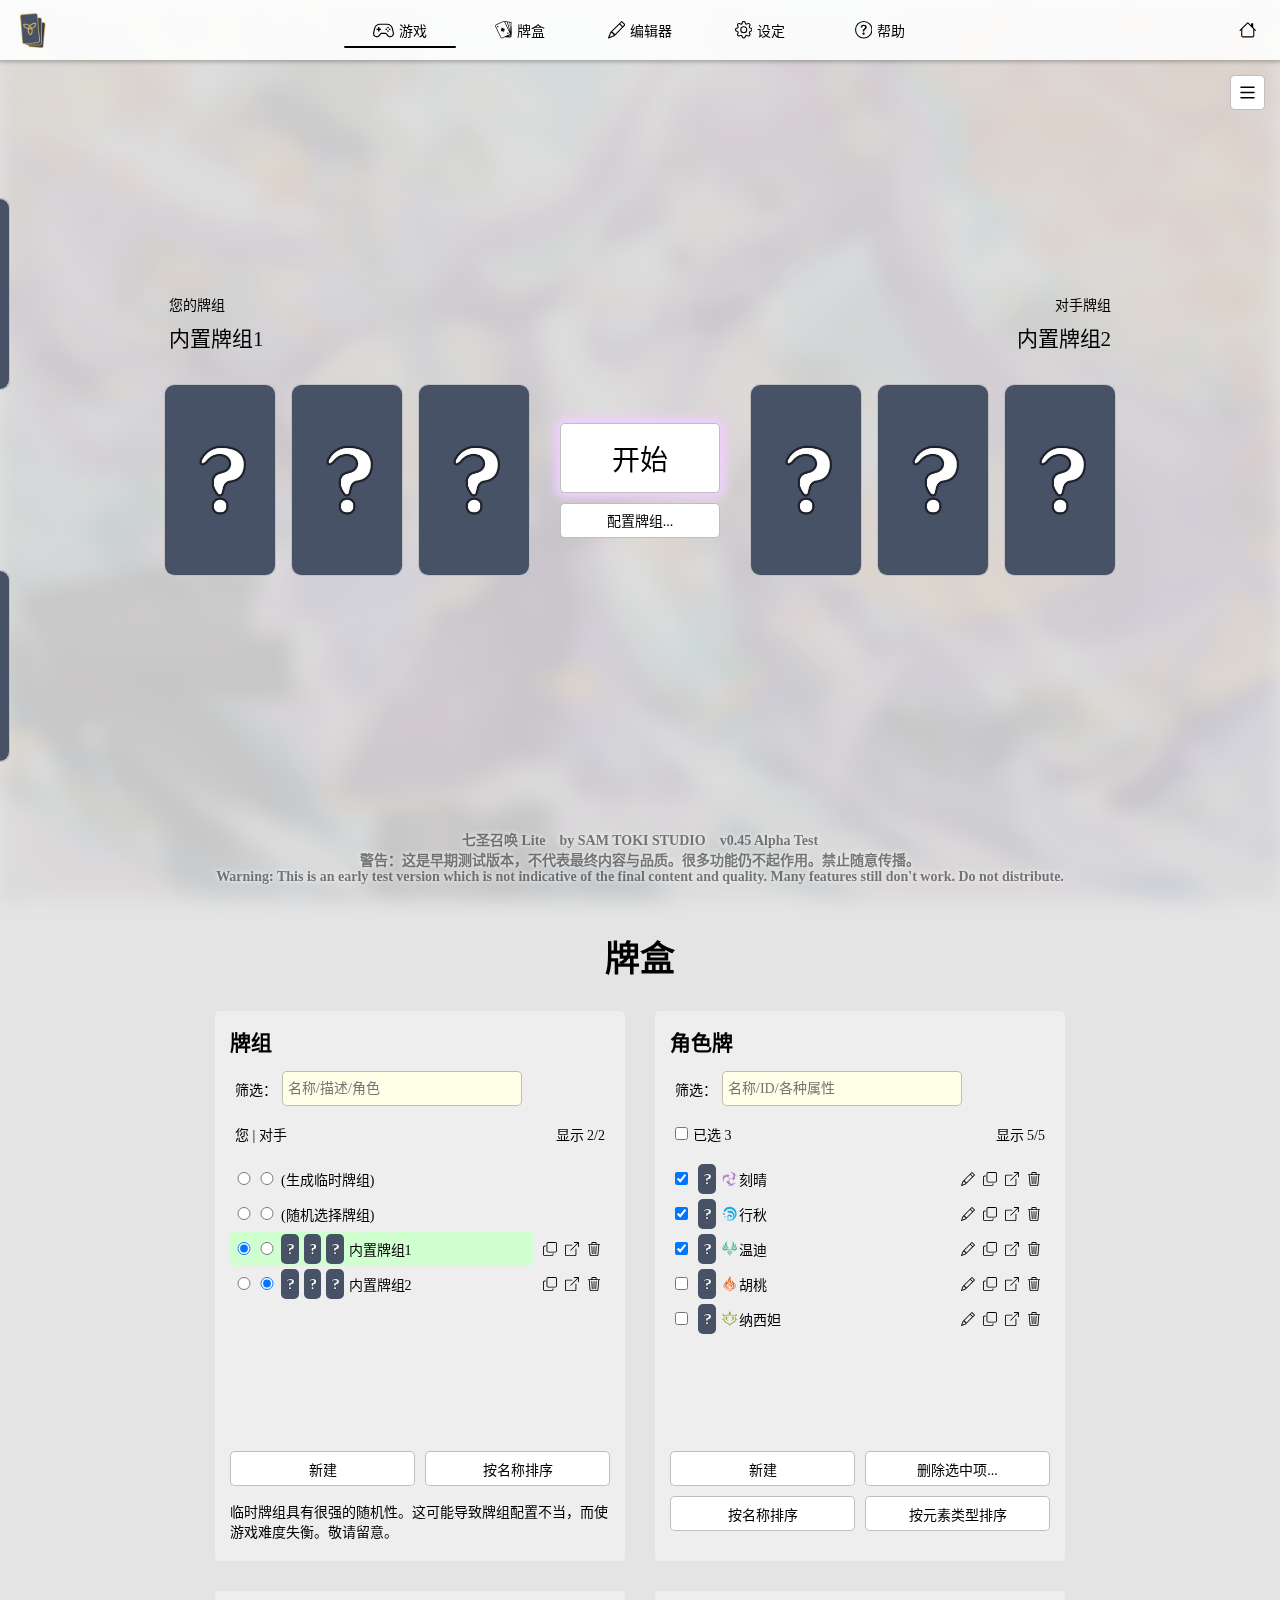
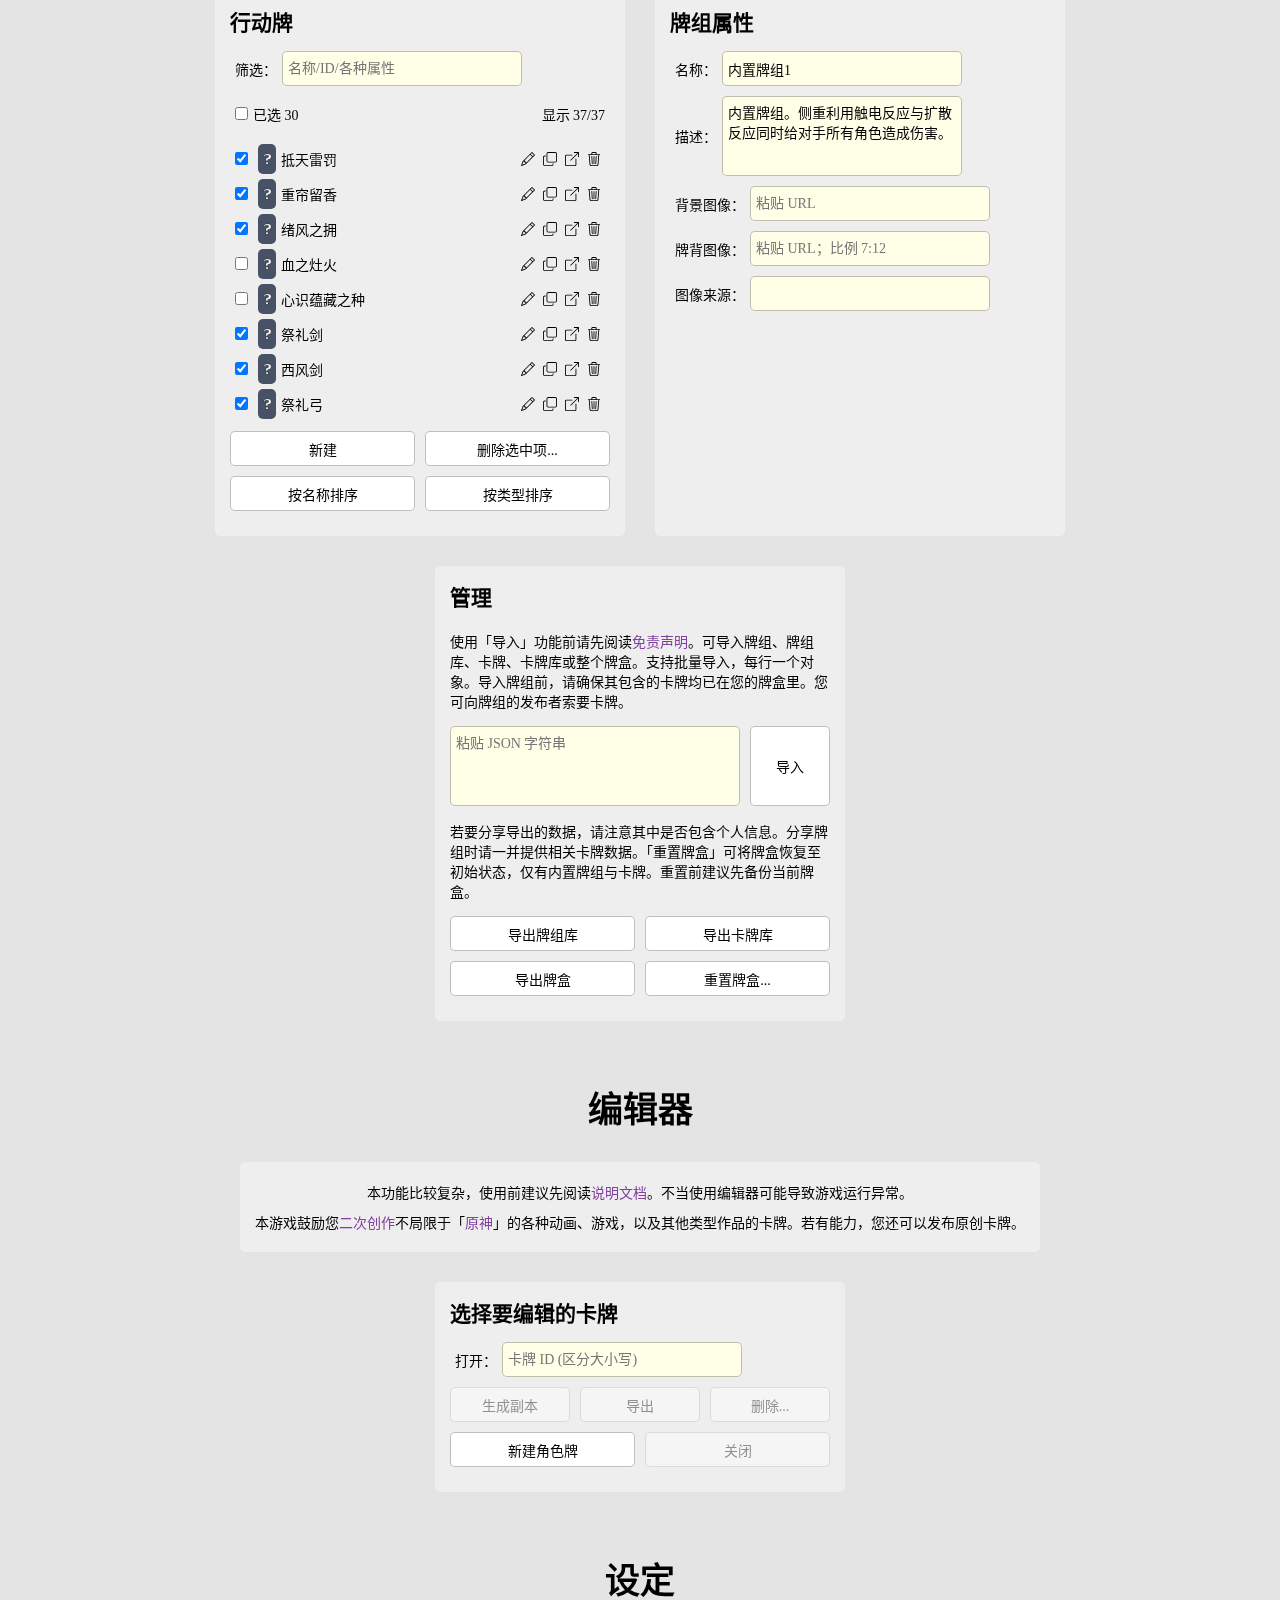
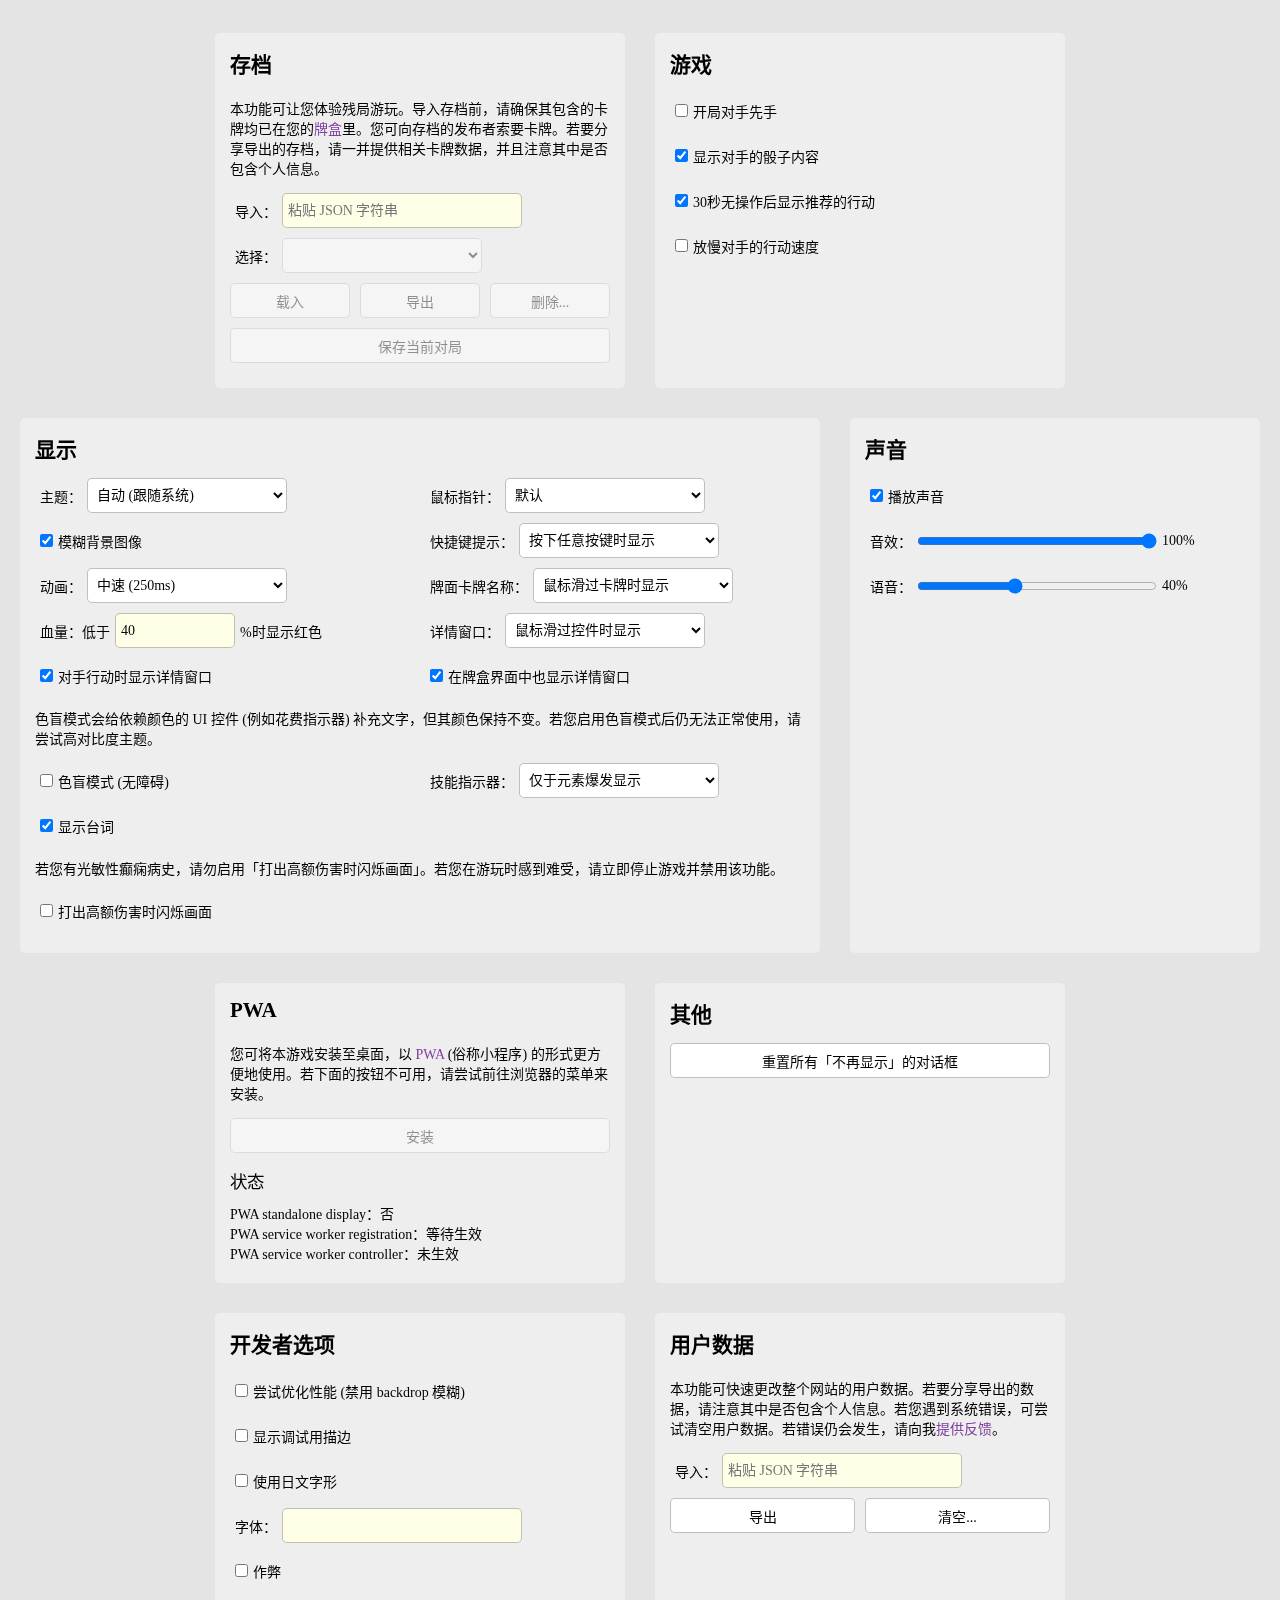
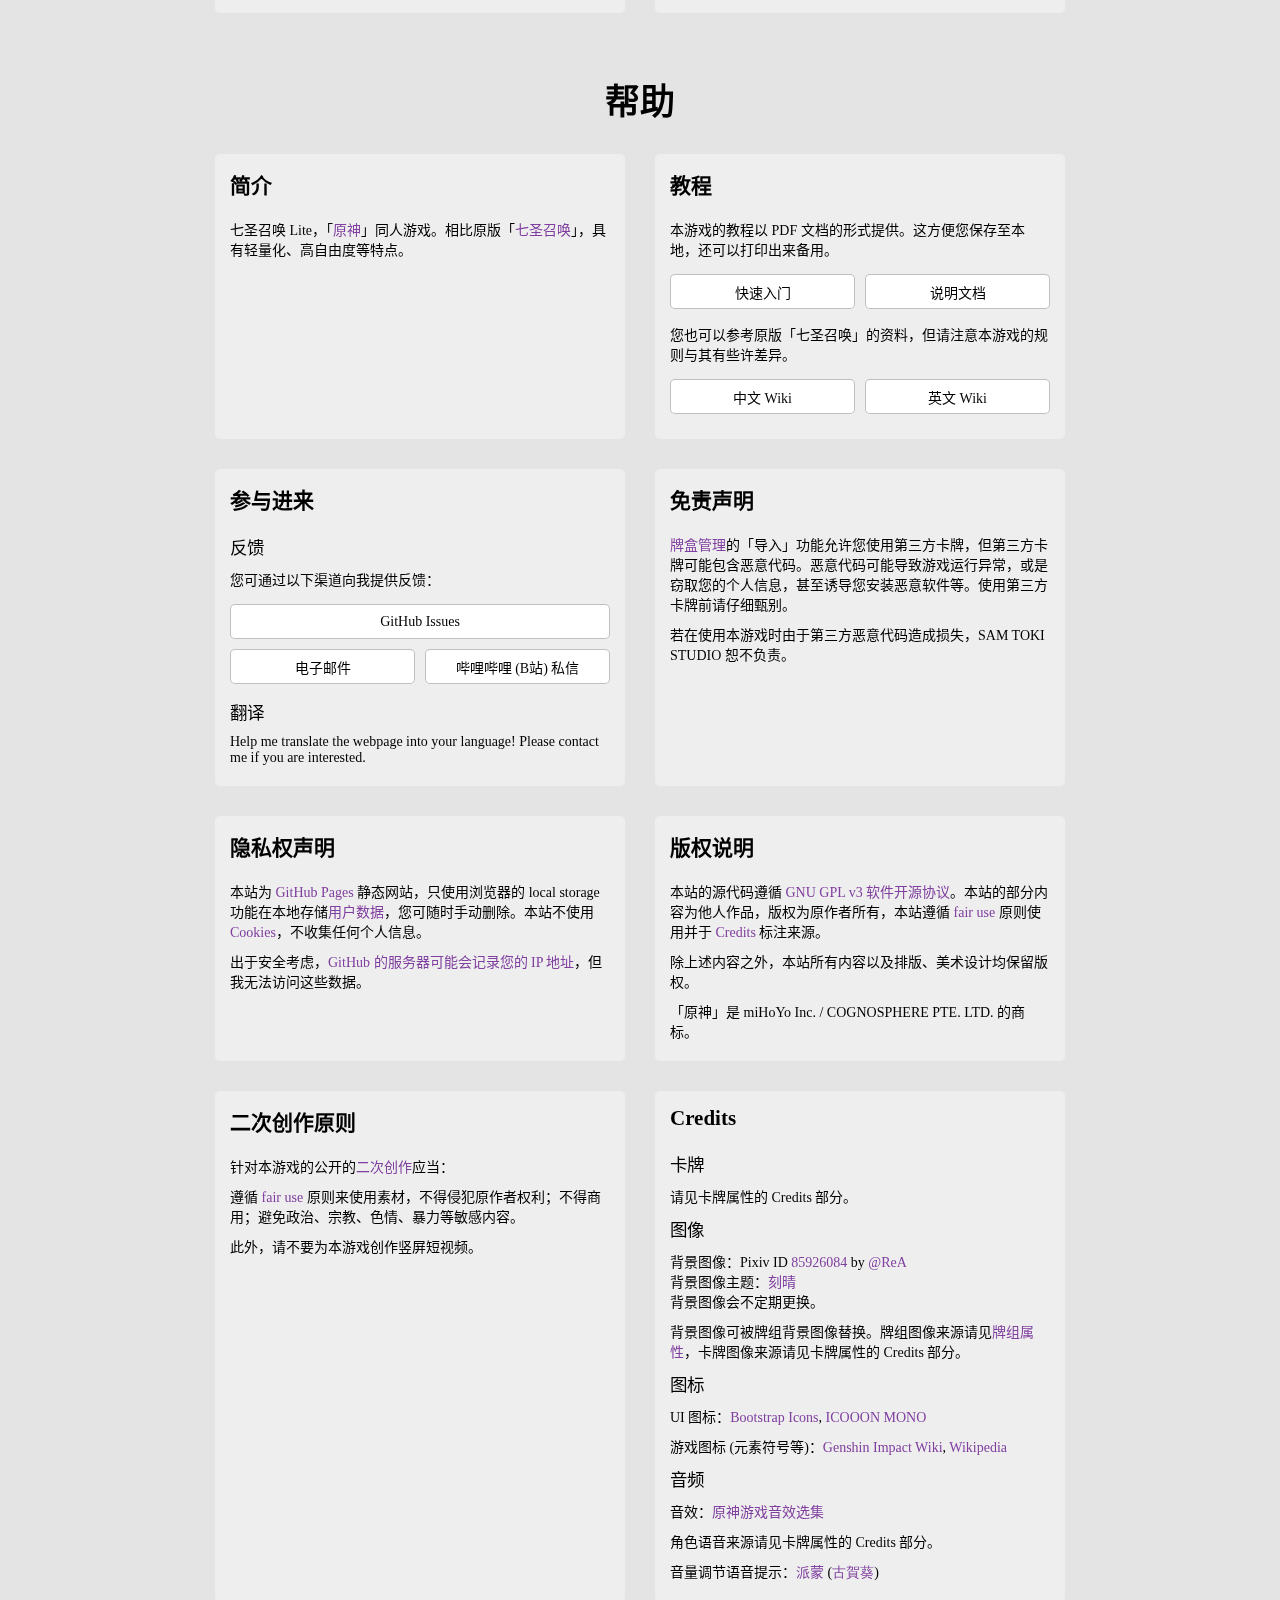
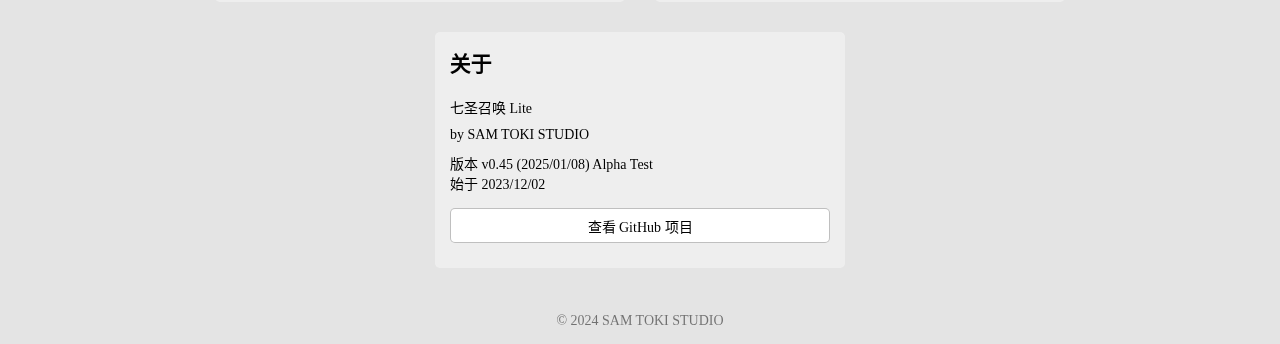
==== commit 3a5d4297: "v0.45 Optimize user data structure." ====
--- a/PROJECT/GITCGLite/index.html
+++ b/PROJECT/GITCGLite/index.html
@@ -10,7 +10,7 @@
 		<link rel="icon" type="image/png" href="images/Icon.png" />
 		<title>七圣召唤 Lite</title>
 		<meta name="author" content="SAM TOKI STUDIO" />
-		<meta name="version" content="v0.44 (2024/12/06) Alpha Test. Since 2023/12/02." />
+		<meta name="version" content="v0.45 (2025/01/08) Alpha Test. Since 2023/12/02." />
 		<meta name="description" content="「原神」同人游戏。相比原版「七圣召唤」，具有轻量化、高自由度等特点。" />
 		<meta name="copyright" content="© 2024 SAM TOKI STUDIO" />
 
@@ -4878,7 +4878,7 @@
 				<div class="Window HiddenHorizontally" id="Window_Game" inert="true" tabindex="-1" onpointerover="ShowInfoWindow()" onclick="ShowInfoWindow()">
 					<ul class="CtrlGroup" id="CtrlGroup_GameInfoWindowCloseButton">
 						<li class="Ctrl">
-							<button class="Button Shadow" id="Button_GameInfoWindowCloseButton" onclick="ForceHideInfoWindow()" title="关闭" aria-label="关闭">
+							<button class="Button Shadow" onclick="ForceHideInfoWindow()" title="关闭" aria-label="关闭">
 								<svg class="Icon" viewBox="0 0 16 16" aria-hidden="true">
 									<path d="M2.146 2.854a.5.5 0 1 1 .708-.708L8 7.293l5.146-5.147a.5.5 0 0 1 .708.708L8.707 8l5.147 5.146a.5.5 0 0 1-.708.708L8 8.707l-5.146 5.147a.5.5 0 0 1-.708-.708L7.293 8z"/>
 								</svg>
@@ -7597,7 +7597,7 @@
 							<legend>关于</legend>
 							<p>七圣召唤 Lite</p>
 							<p>by SAM TOKI STUDIO</p>
-							<p>版本 v0.44 (<time datetime="2024-12-06" pubdate="pubdate">2024/12/06</time>) Alpha Test<br />
+							<p>版本 v0.45 (<time datetime="2025-01-08" pubdate="pubdate">2025/01/08</time>) Alpha Test<br />
 								始于 2023/12/02</p>
 							<p class="GreenText Hidden" id="Label_HelpPWANewVersionReady" inert="true">新版本已就绪，将在下次启动时生效。</p>
 							<ul class="CtrlGroup BelowParagraph">
@@ -7672,7 +7672,7 @@
 		</div>
 
 		<div class="Watermark" id="Watermark_TestVersion">
-			<span>七圣召唤 Lite　by SAM TOKI STUDIO　v0.44 Alpha Test<br />
+			<span>七圣召唤 Lite　by SAM TOKI STUDIO　v0.45 Alpha Test<br />
 				警告：这是早期测试版本，不代表最终内容与品质。很多功能仍不起作用。禁止随意传播。<br />
 				Warning: This is an early test version which is not indicative of the final content and quality. Many features still don't work. Do not distribute.</span>
 		</div>
--- a/PROJECT/styles/common.css
+++ b/PROJECT/styles/common.css
@@ -42,6 +42,88 @@
 			filter: blur(10px);
 		}
 
+		/* Containers */
+		.NonInteractiveCtnr {
+			display: none;
+		}
+
+		/* Sections */
+		section {
+			padding: 0 15px;
+			overflow: hidden;
+		}
+		section:has(.Viewport) {
+			height: calc(100vh - 60px);
+		}
+		#Html:has(#Topbar.Hidden) section:has(.Viewport) {
+			height: 100vh;
+		}
+		.Viewport {
+			position: relative;
+			width: 100%; height: calc(100% - 30px); margin: 15px 0;
+		}
+
+		/* Group frameworks */
+		ul.ItemGroup, ul.CtrlGroup, ul.DropctrlGroup {
+			list-style-type: none;
+		}
+		.ItemGroup {
+			margin: 0 -15px;
+			display: flex; flex-wrap: wrap; justify-content: center;
+		}
+		.Item {
+			width: 410px; border-radius: 5px; padding: 15px; margin: 0 15px 30px 15px;
+			background-color: #F0F0F0E0;
+		}
+		.Prolog {
+			width: unset; max-width: 850px;
+			text-align: center;
+		}
+		.CtrlGroup {
+			display: flex; flex-wrap: wrap; justify-content: space-between;
+		}
+		.CtrlGroup.BelowParagraph {
+			margin: 10px 0 0 0;
+		}
+		.Ctrl {
+			position: relative;
+			height: 35px;
+		}
+		fieldset {
+			width: 100%; border: none; padding: 15px 0 0 0;
+		}
+		legend {
+			font-size: 1.50em; font-weight: bold;
+		}
+		fieldset > .CtrlGroup {
+			width: 100%;
+		}
+		fieldset > .CtrlGroup > .Ctrl {
+			width: 100%; max-width: 100%; margin: 0 0 10px 0;
+		}
+		fieldset > .CtrlGroup > .Ctrl:has(textarea) {
+			height: 80px;
+		}
+		.ScrollableLog {
+			height: unset; max-height: 180px;
+			overflow: scroll;
+		}
+		.ScrollableList {
+			height: 280px;
+			overflow: scroll;
+		}
+		.ScrollableList .Ctrl {
+			width: 100%;
+		}
+		label {
+			width: 100%; height: 100%; border-radius: 5px;
+			text-wrap: nowrap; /* "text-wrap: nowrap" improves animation on hiding horizontally. */
+			display: flex; align-items: center; /* "label" cannot have "overflow: hidden" because of "Textbox". */
+		}
+		label > * {
+			margin: 0 0 0 5px;
+		}
+
 		/* Texts */
 		.SectionTitle {
 			padding: 30px 10px;
@@ -99,88 +181,6 @@
 			overflow: visible;
 		}
 
-		/* Containers */
-		.NonInteractiveCtnr {
-			display: none;
-		}
-
-		/* Sections */
-		section {
-			padding: 0 15px;
-			overflow: hidden;
-		}
-		section:has(.Viewport) {
-			height: calc(100vh - 60px);
-		}
-		#Html:has(#Topbar.Hidden) section:has(.Viewport) {
-			height: 100vh;
-		}
-		.Viewport {
-			position: relative;
-			width: 100%; height: calc(100% - 30px); margin: 15px 0;
-		}
-
-		/* Group frameworks */
-		ul.ItemGroup, ul.CtrlGroup, ul.DropctrlGroup {
-			list-style-type: none;
-		}
-		.ItemGroup {
-			margin: 0 -15px;
-			display: flex; flex-wrap: wrap; justify-content: center;
-		}
-		.Item {
-			width: 410px; border-radius: 5px; padding: 15px; margin: 0 15px 30px 15px;
-			background-color: #F0F0F0E0;
-		}
-		.Prolog {
-			width: unset; max-width: 850px;
-			text-align: center;
-		}
-		.CtrlGroup {
-			display: flex; flex-wrap: wrap; justify-content: space-between;
-		}
-		.CtrlGroup.BelowParagraph {
-			margin: 10px 0 0 0;
-		}
-		.Ctrl {
-			position: relative;
-			height: 35px;
-		}
-		fieldset {
-			width: 100%; border: none; padding: 15px 0 0 0;
-		}
-		legend {
-			font-size: 1.50em; font-weight: bold;
-		}
-		fieldset > .CtrlGroup {
-			width: 100%;
-		}
-		fieldset > .CtrlGroup > .Ctrl {
-			width: 100%; max-width: 100%; margin: 0 0 10px 0;
-		}
-		fieldset > .CtrlGroup > .Ctrl:has(textarea) {
-			height: 80px;
-		}
-		.ScrollableLog {
-			height: unset; max-height: 180px;
-			overflow: scroll;
-		}
-		.ScrollableList {
-			height: 280px;
-			overflow: scroll;
-		}
-		.ScrollableList .Ctrl {
-			width: 100%;
-		}
-		label {
-			width: 100%; height: 100%; border-radius: 5px;
-			text-wrap: nowrap; /* "text-wrap: nowrap" improves animation on hiding horizontally. */
-			display: flex; align-items: center; /* "label" cannot have "overflow: hidden" because of "Textbox". */
-		}
-		label > * {
-			margin: 0 0 0 5px;
-		}
-
 		/* Rolling digits */
 		.RollingDigit {
 			position: absolute; top: unset; left: 0;
@@ -345,6 +345,7 @@
 			background-color: #F0F0F0E0; backdrop-filter: blur(5px);
 		}
 		.Window {
+			z-index: 2;
 			border-radius: 5px;
 			background-color: #F0F0F0E0; backdrop-filter: blur(5px); box-shadow: 0 0 4px 2px #00000040;
 			overflow: hidden;
@@ -792,14 +793,14 @@
 @media (max-width: 440px) {
 	/* General */
 		/* Basics */
-			/* Texts */
-			.SectionTitle {
-				text-align: start;
-			}
-
 			/* Group frameworks */
 			.Prolog {
 				width: 410px;
+				text-align: start;
+			}
+
+			/* Texts */
+			.SectionTitle {
 				text-align: start;
 			}
 }
--- a/PROJECT/styles/common_Dark.css
+++ b/PROJECT/styles/common_Dark.css
@@ -11,6 +11,11 @@
 			color: #FFFFFF;
 		}
 
+		/* Group frameworks */
+		.Item {
+			background-color: #202020E0;
+		}
+
 		/* Texts */
 		a {
 			color: #D090F0;
@@ -20,11 +25,6 @@
 		.Shape {
 			fill: #303030;
 			stroke: #FFFFFF40;
-		}
-
-		/* Group frameworks */
-		.Item {
-			background-color: #202020E0;
 		}
 
 		/* Progress indicators */
--- a/PROJECT/styles/common_HighContrast.css
+++ b/PROJECT/styles/common_HighContrast.css
@@ -11,6 +11,11 @@
 			color: #FFFFFF;
 		}
 
+		/* Group frameworks */
+		.Item {
+			background-color: #101010;
+		}
+
 		/* Texts */
 		a {
 			color: #00C0FF; text-decoration: underline;
@@ -20,11 +25,6 @@
 		.Shape {
 			fill: #202020;
 			stroke: #FFFFFF;
-		}
-
-		/* Group frameworks */
-		.Item {
-			background-color: #101010;
 		}
 
 		/* Progress indicators */
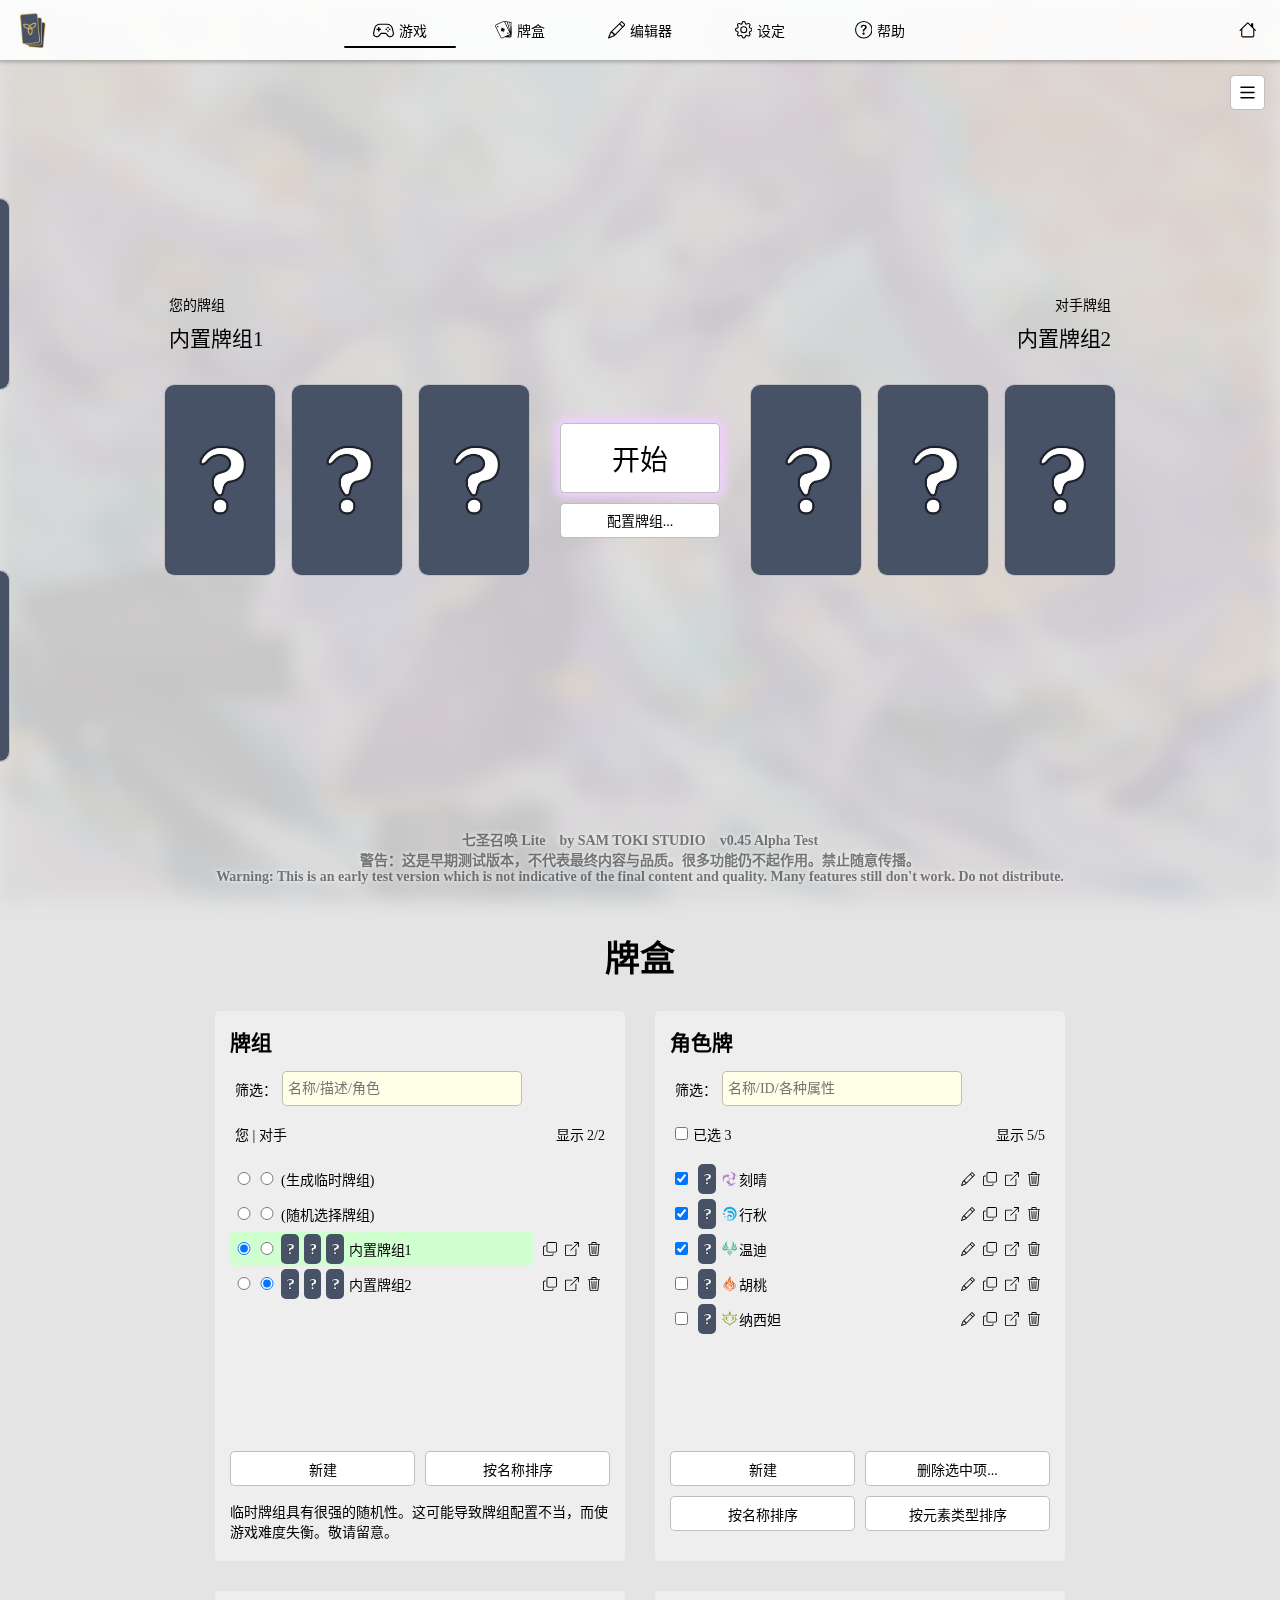
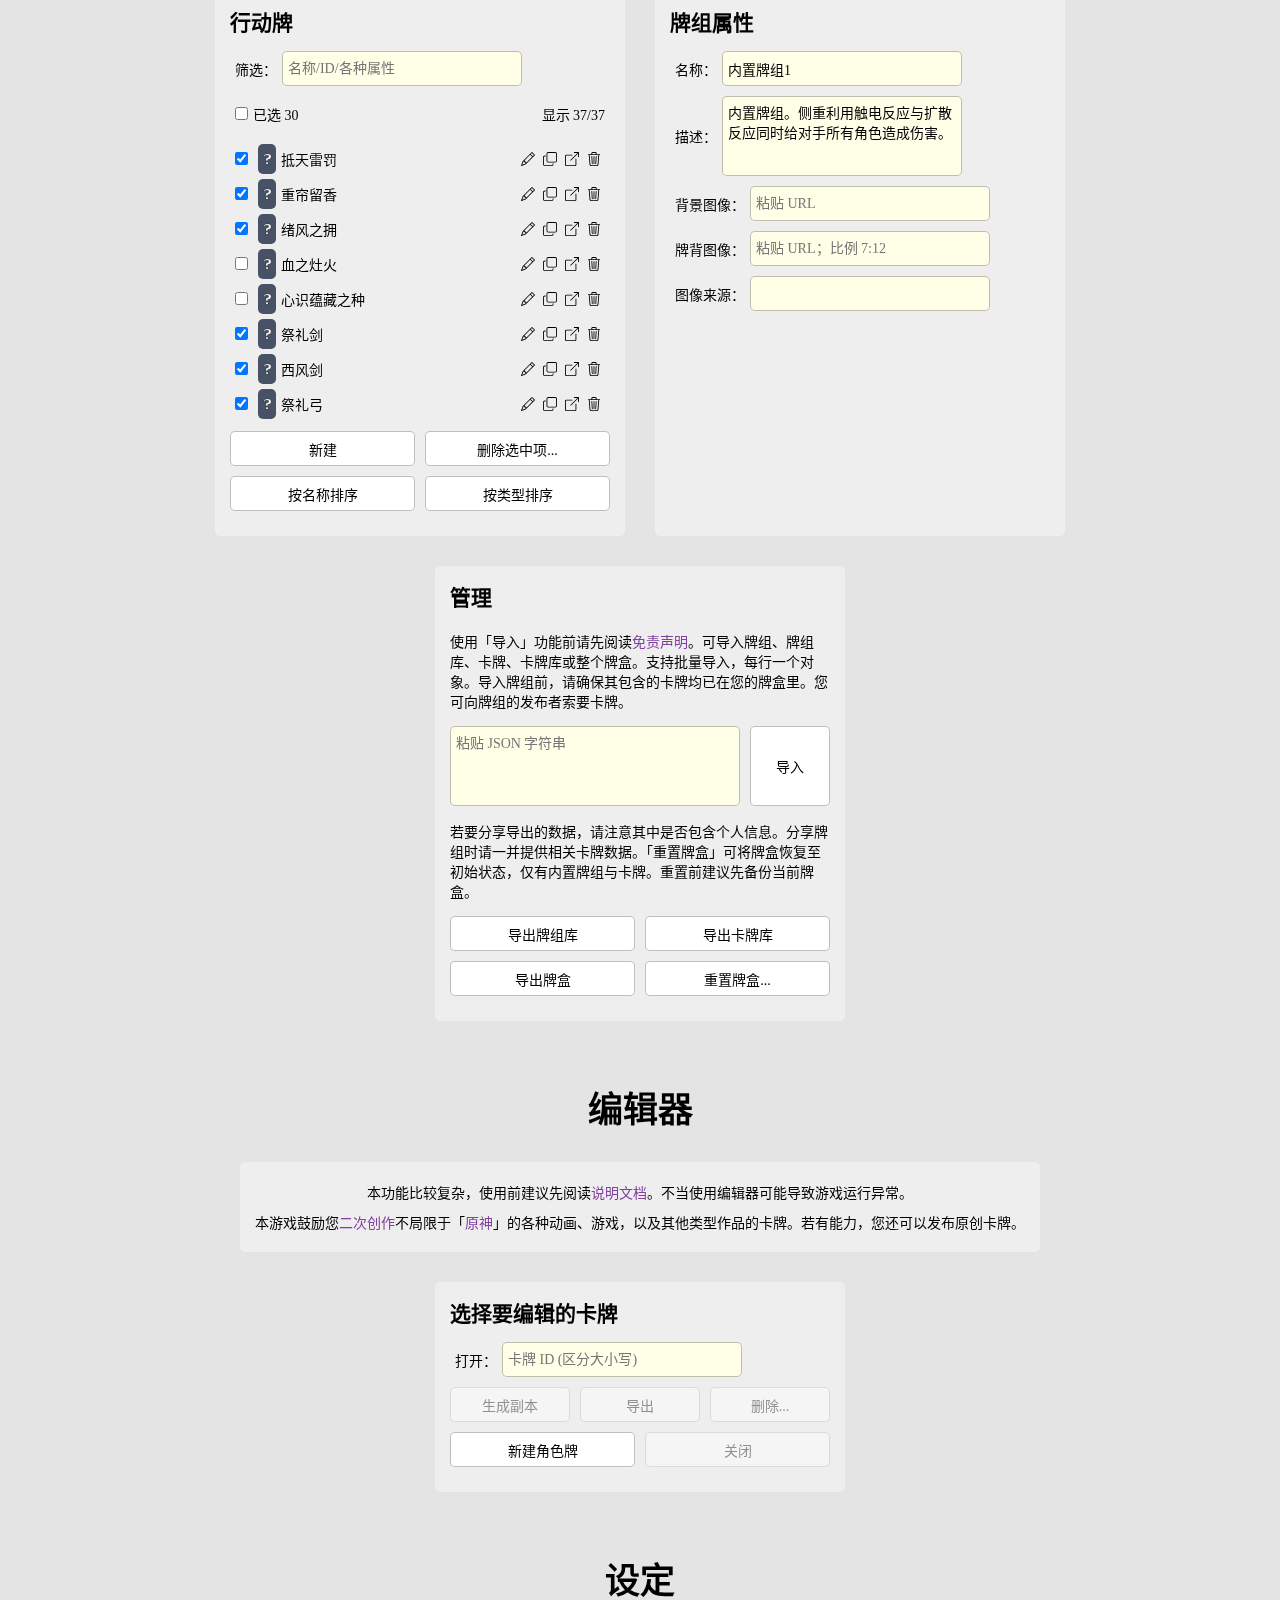
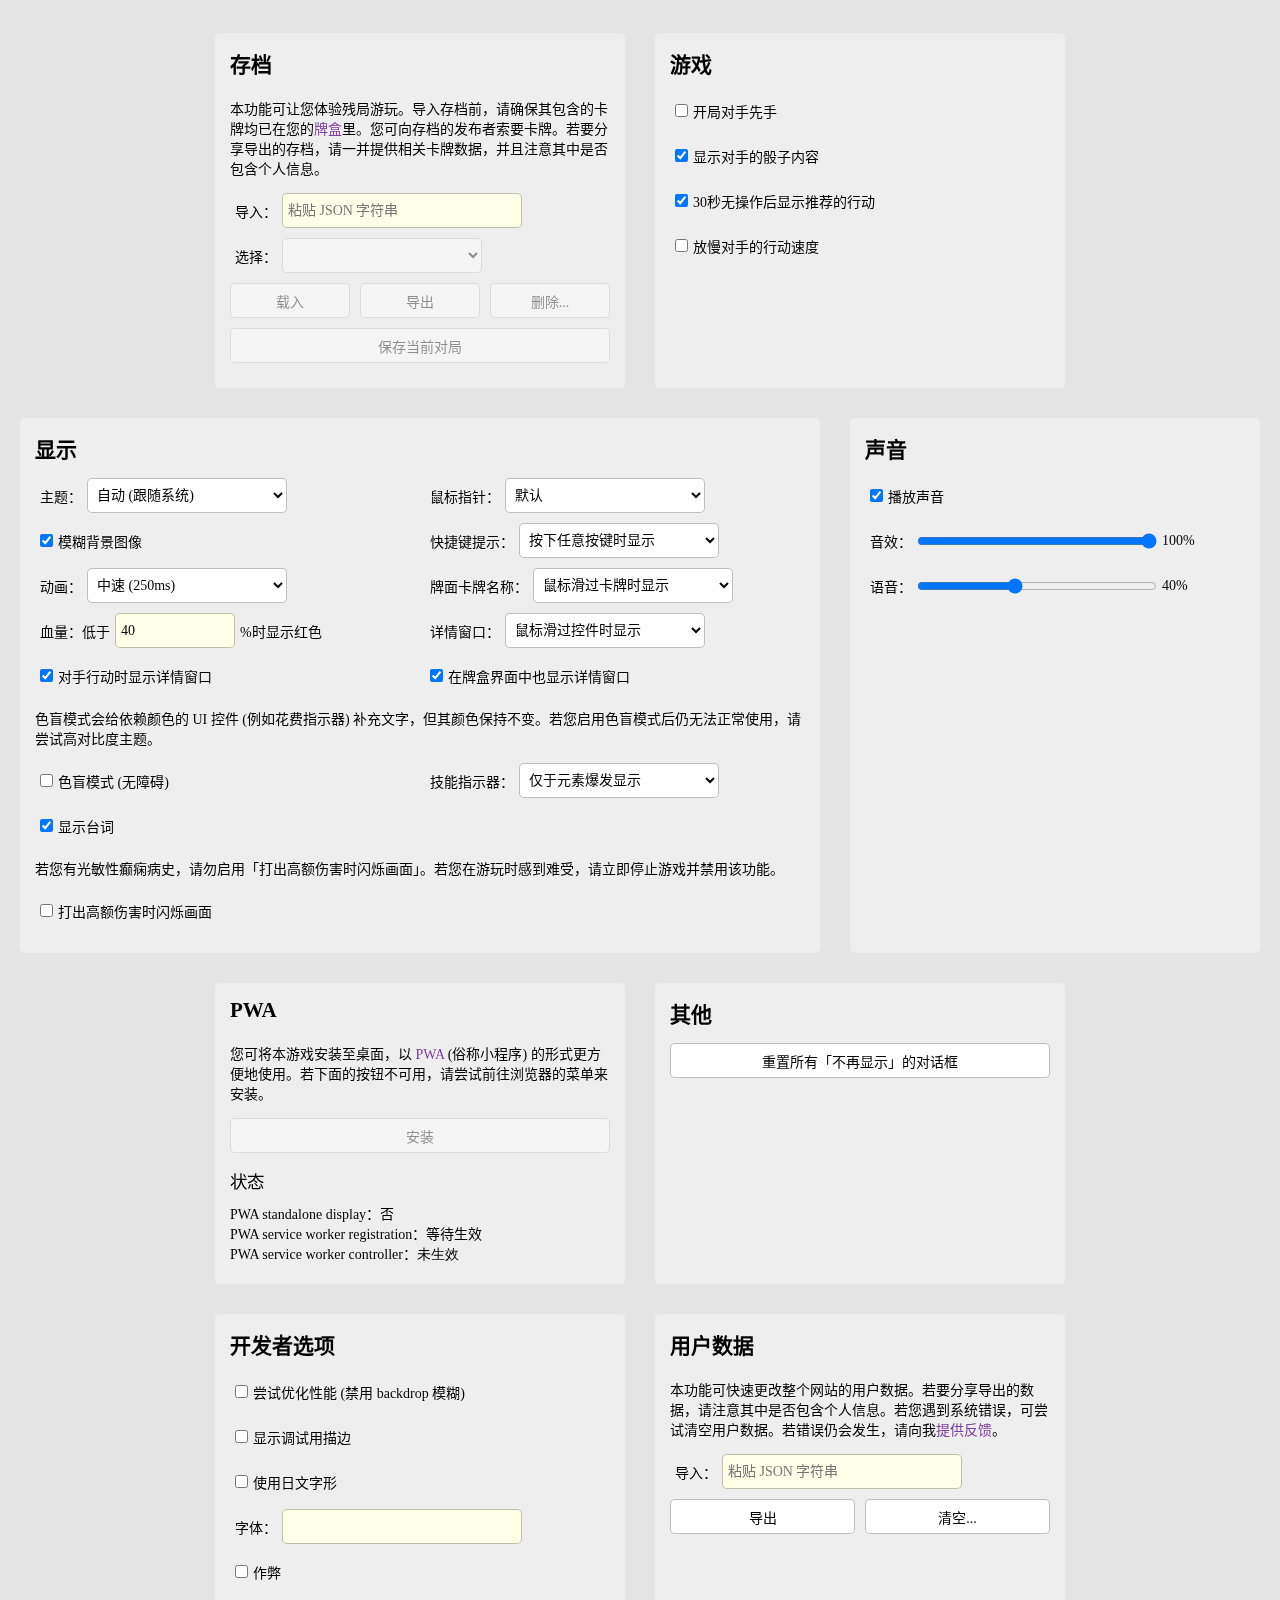
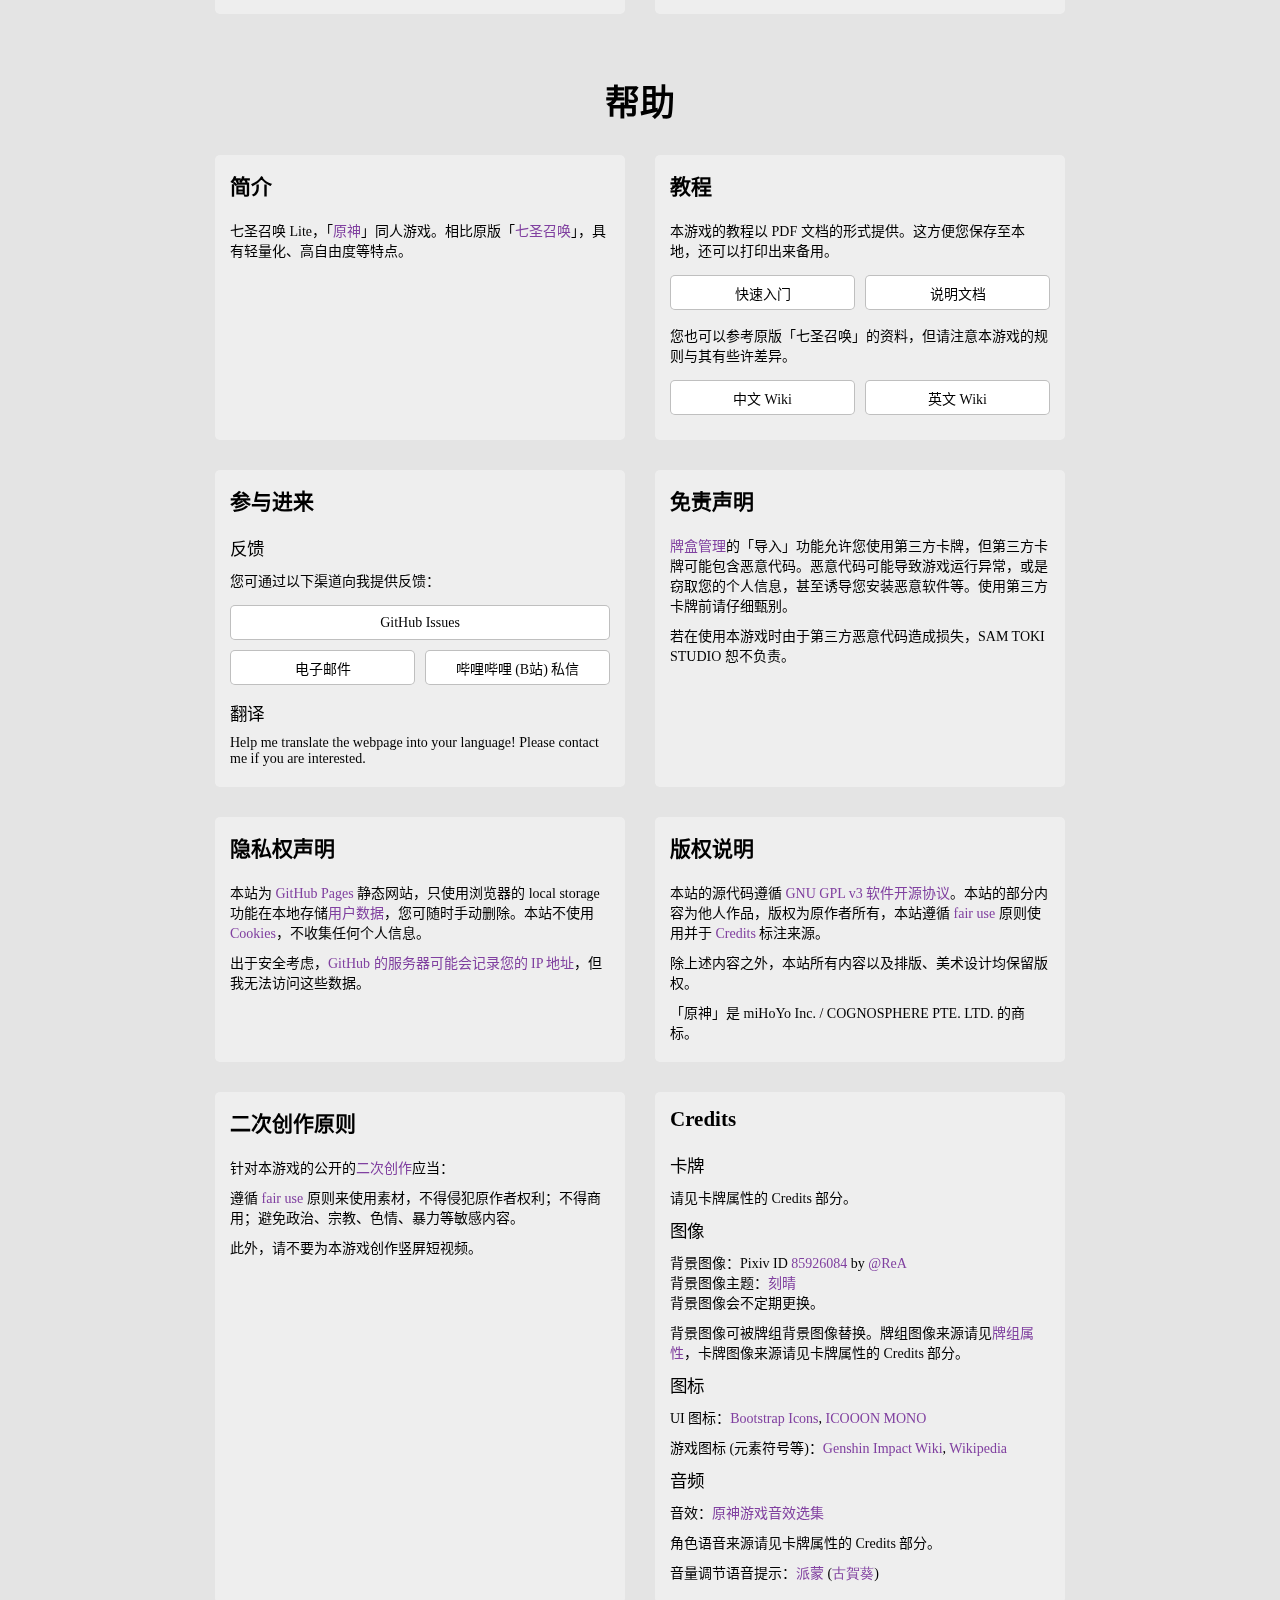
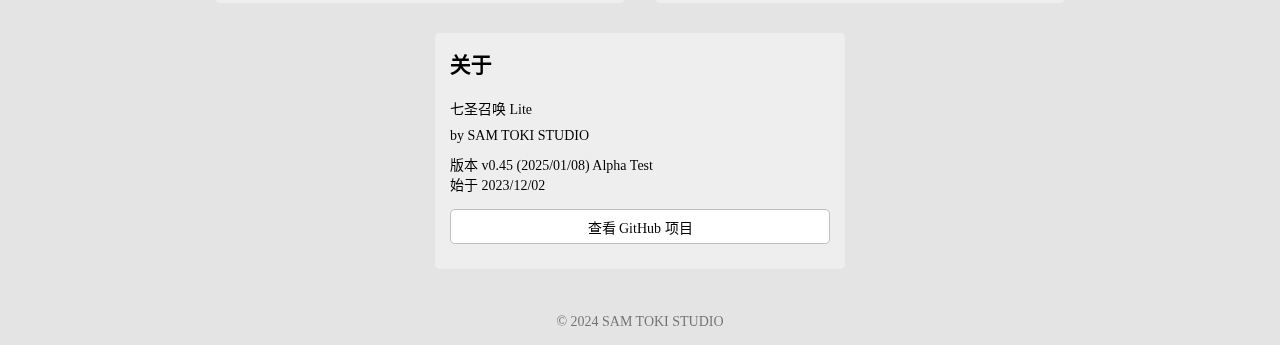
==== commit f1f788d3: "Update index.html" ====
--- a/PROJECT/GITCGLite/index.html
+++ b/PROJECT/GITCGLite/index.html
@@ -4516,7 +4516,7 @@
 									<span>警告：若您有光敏性癫痫病史，请前往<a href="#Item_SettingsDisplay" onclick="ShowIAmHere('Item_SettingsDisplay')">显示设定</a>禁用「打出高额伤害时闪烁画面」。</span>
 								</li>
 								<li class="Ctrl Box Hidden" id="Ctrl_GameCheckNetworkPrompt" inert="true">
-									<span>若载入缓慢，请检查网络状态，或尝试更换网络代理。您可在<a href="docs/七圣召唤%20Lite%20说明文档.pdf">说明文档</a>了解更多。</span>
+									<span>若载入缓慢，请检查网络状态，或尝试更换网络代理。</span>
 								</li>
 								<li class="Ctrl" id="Ctrl_GameLoadingPrompt">
 									<svg class="Icon Spin" viewBox="0 0 16 16" aria-hidden="true">
--- a/PROJECT/styles/common.css
+++ b/PROJECT/styles/common.css
@@ -555,6 +555,9 @@
 		.RedText {
 			color: #E00000;
 		}
+		.OrangeText {
+			color: #D05000;
+		}
 		.GreenText {
 			color: #008000;
 		}
@@ -808,9 +811,12 @@
 	// These should be configured in style.css.
 } */
 /* @media (max-aspect-ratio: 0.999) {
-	#BgImage {
-		background-image: url(../images/Background_Narrow.jpg);
-	}
+	/ General /
+		/ Basics /
+			/ Overall /
+			#BgImage {
+				background-image: url(../images/Background_Narrow.jpg);
+			}
 } */
 
 /* Accessibility */
--- a/PROJECT/styles/common_Dark.css
+++ b/PROJECT/styles/common_Dark.css
@@ -149,6 +149,9 @@
 		.RedText {
 			color: #FF6060;
 		}
+		.OrangeText {
+			color: #FFA000;
+		}
 		.GreenText {
 			color: #00E000;
 		}
--- a/PROJECT/styles/common_HighContrast.css
+++ b/PROJECT/styles/common_HighContrast.css
@@ -38,7 +38,7 @@
 			color: #FFFFFF;
 		}
 		.ProgbarFg {
-			background-color: #00FF00;
+			background-color: #00E000;
 		}
 		.ProgbarFg.Shaped .Shape {
 			fill: #00A000;
@@ -47,7 +47,7 @@
 			stroke: #404040;
 		}
 		.ProgringFg {
-			stroke: #00FF00;
+			stroke: #00E000;
 		}
 		.NeedleFg, .NeedleArrow {
 			background-color: #FFFFFF;
@@ -58,13 +58,13 @@
 			background-color: #404040;
 		}
 		.IndicatorLight.Red {
-			background-color: #FF4040;
+			background-color: #FF6060;
 		}
 		.IndicatorLight.Orange {
-			background-color: #FF8000;
+			background-color: #FFA000;
 		}
 		.IndicatorLight.Green {
-			background-color: #00FF00;
+			background-color: #00E000;
 		}
 		.IndicatorLight.Blue {
 			background-color: #00C0FF;
@@ -148,6 +148,9 @@
 		.RedText {
 			color: #FF8080;
 		}
+		.OrangeText {
+			color: #FFC000;
+		}
 		.GreenText {
 			color: #00FF00;
 		}
@@ -159,13 +162,13 @@
 			color: #000000;
 		}
 		.Active:enabled:hover, .Active:not(:has(:disabled:not(option))):hover {
-			background-color: #00D800;
+			background-color: #00E000;
 		}
 		.Button.Shaped:enabled:hover .Shape {
 			fill: #00C0FF;
 		}
 		.Button.Shaped.Active:enabled:hover .Shape {
-			fill: #00D800;
+			fill: #00E000;
 		}
 		.Button.ShownAsLabel:enabled:hover {
 			color: #00C0FF;
--- a/PROJECT/GITCGLite/styles/style.css
+++ b/PROJECT/GITCGLite/styles/style.css
@@ -2205,10 +2205,13 @@
 							}
 }
 @media (min-width: 830px) { /* Optimization for long fieldsets exceeding 600px height. */
-	#Item_SettingsDisplay {
-		width: 800px;
-	}
-	#Item_SettingsDisplay .Ctrl { /* .WidthDividedBy2 */
-		width: calc((100% - 10px) / 2);
-	}
+	/* Area specific */
+		/* Main */
+			/* Settings */
+			#Item_SettingsDisplay {
+				width: 800px;
+			}
+			#Item_SettingsDisplay .Ctrl { /* .WidthDividedBy2 */
+				width: calc((100% - 10px) / 2);
+			}
 }
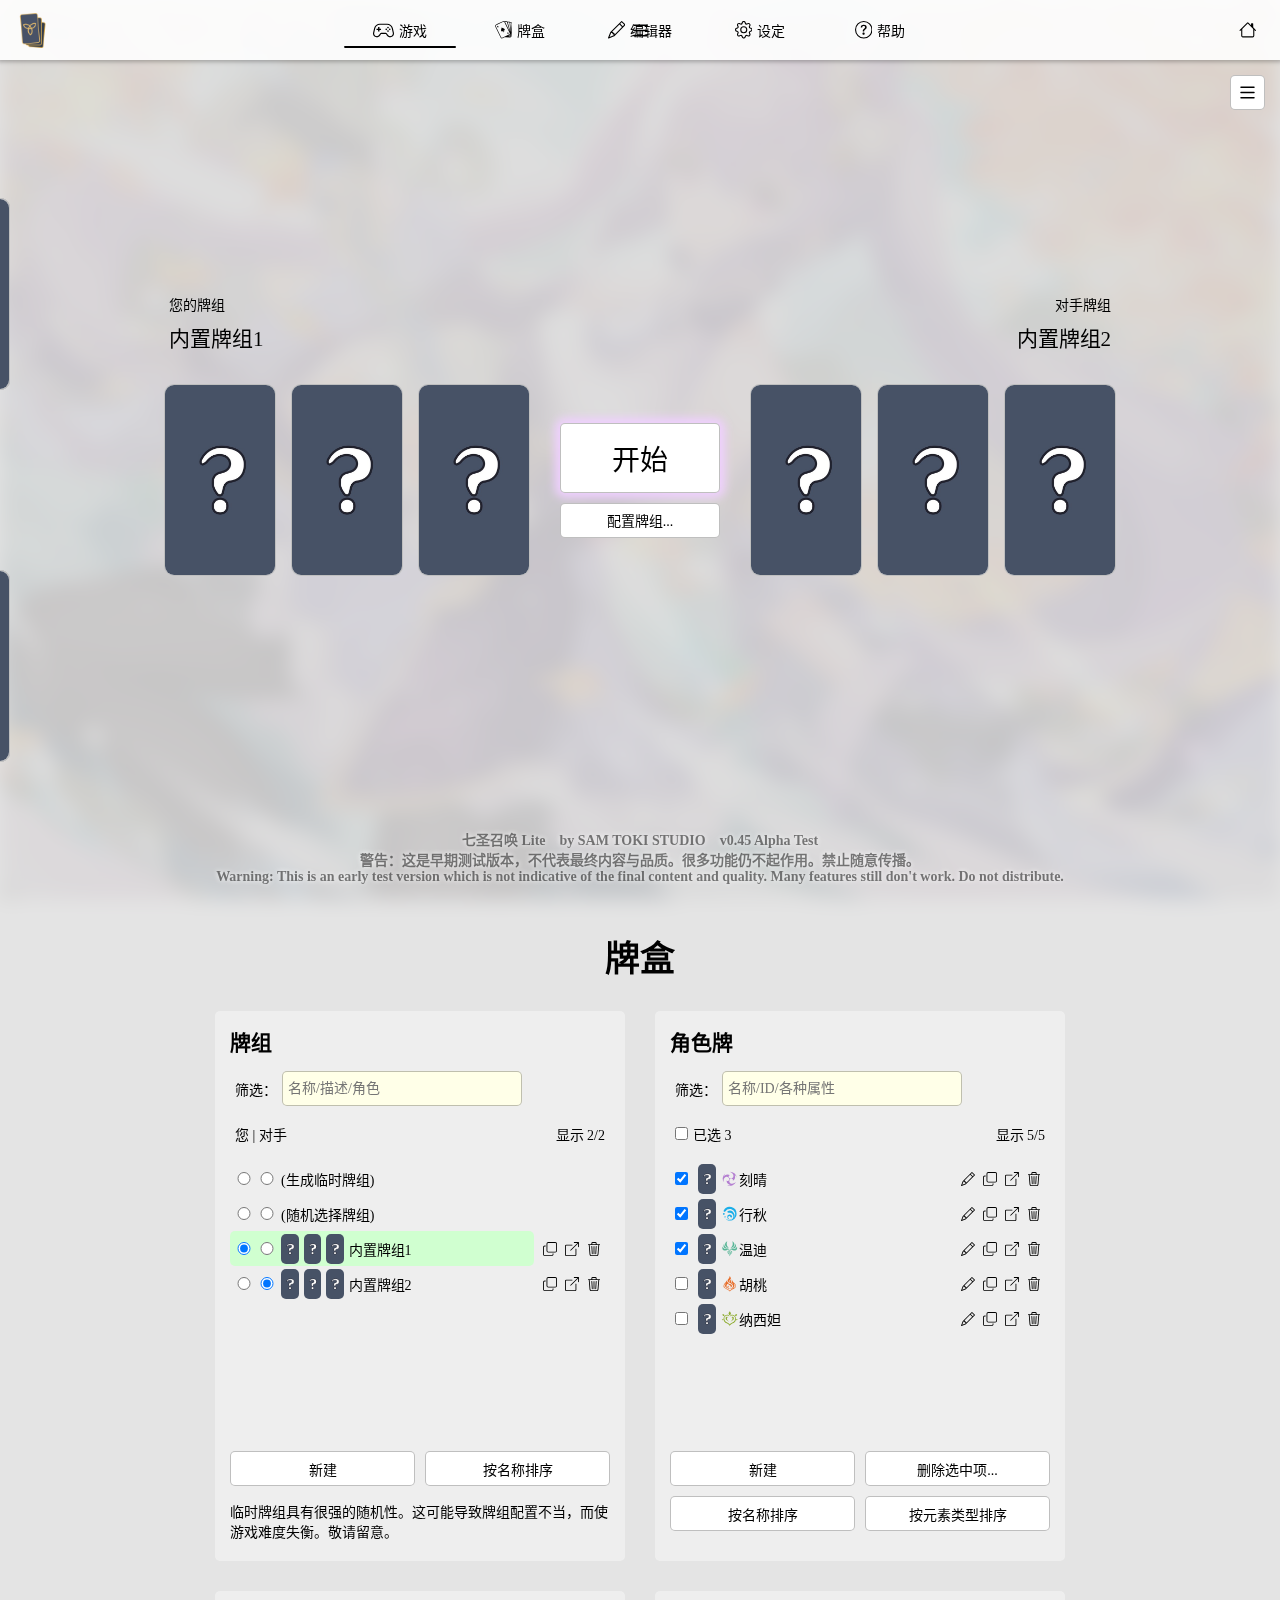
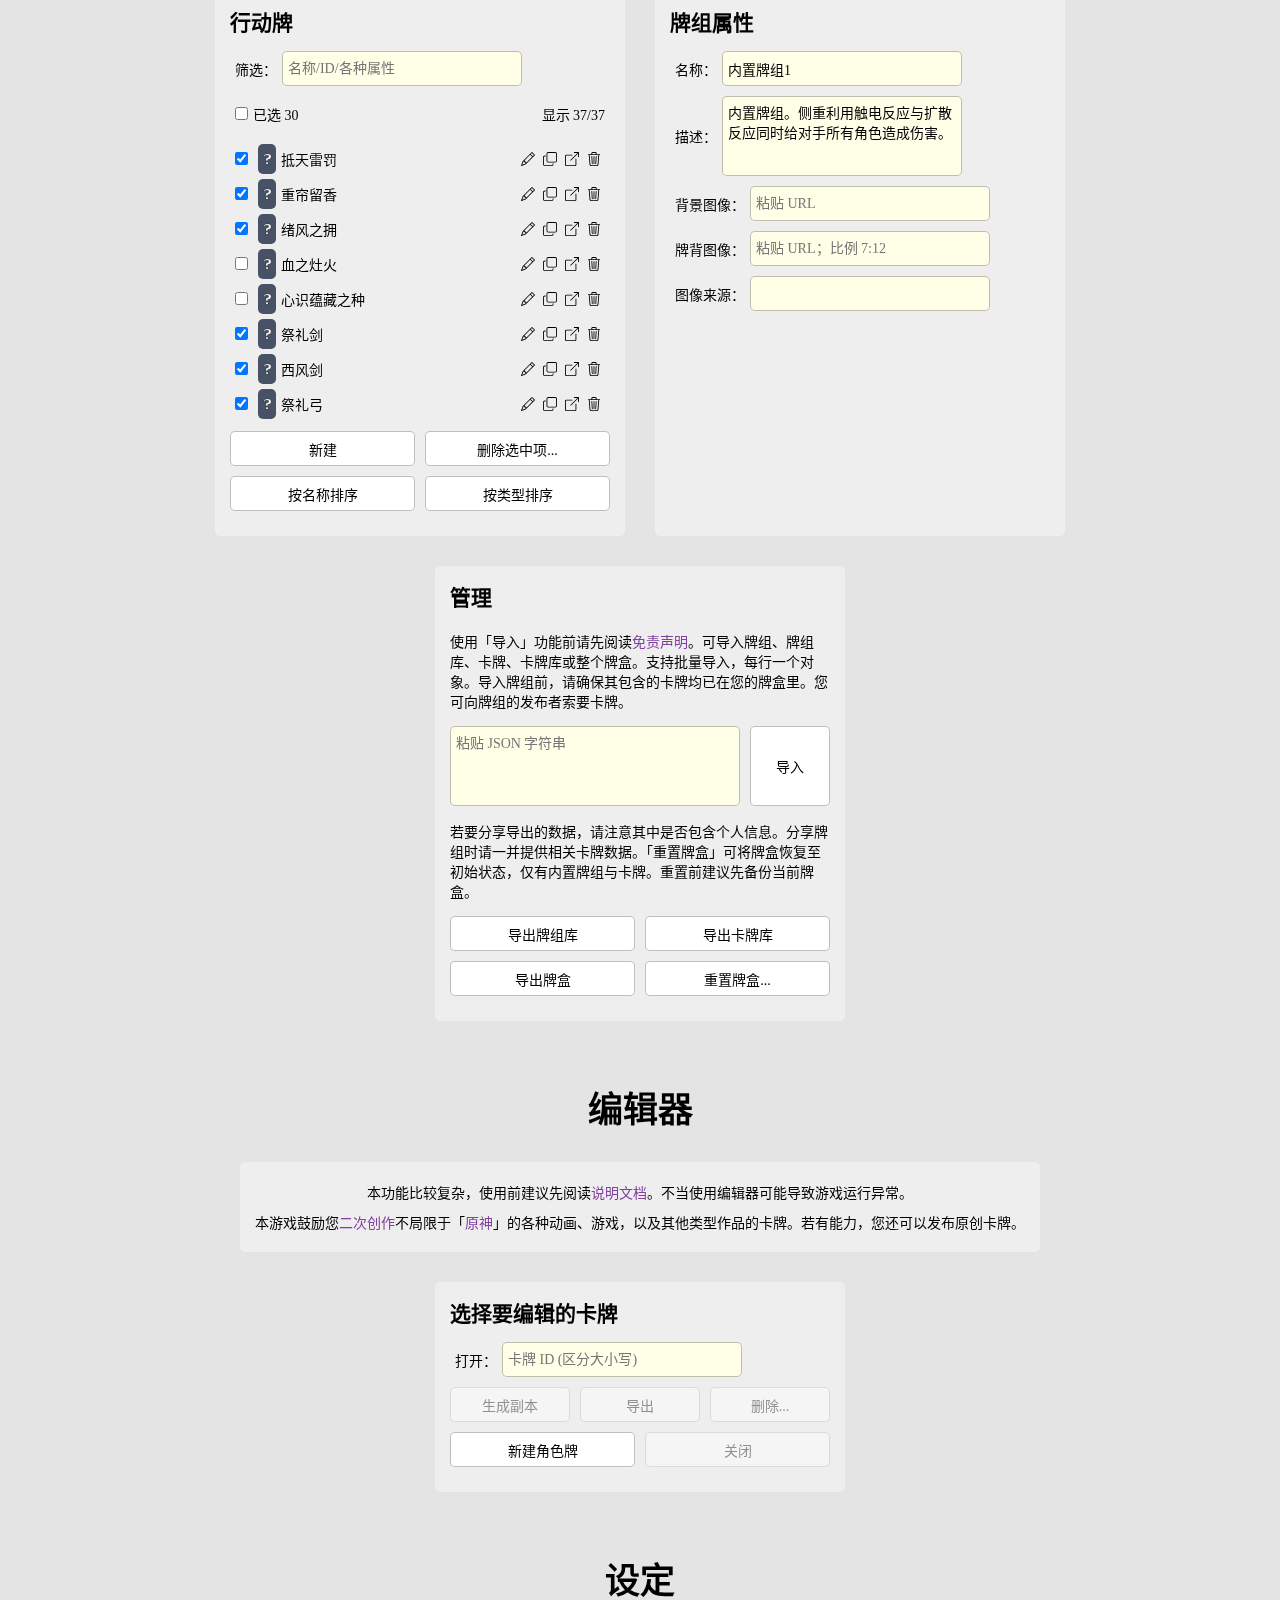
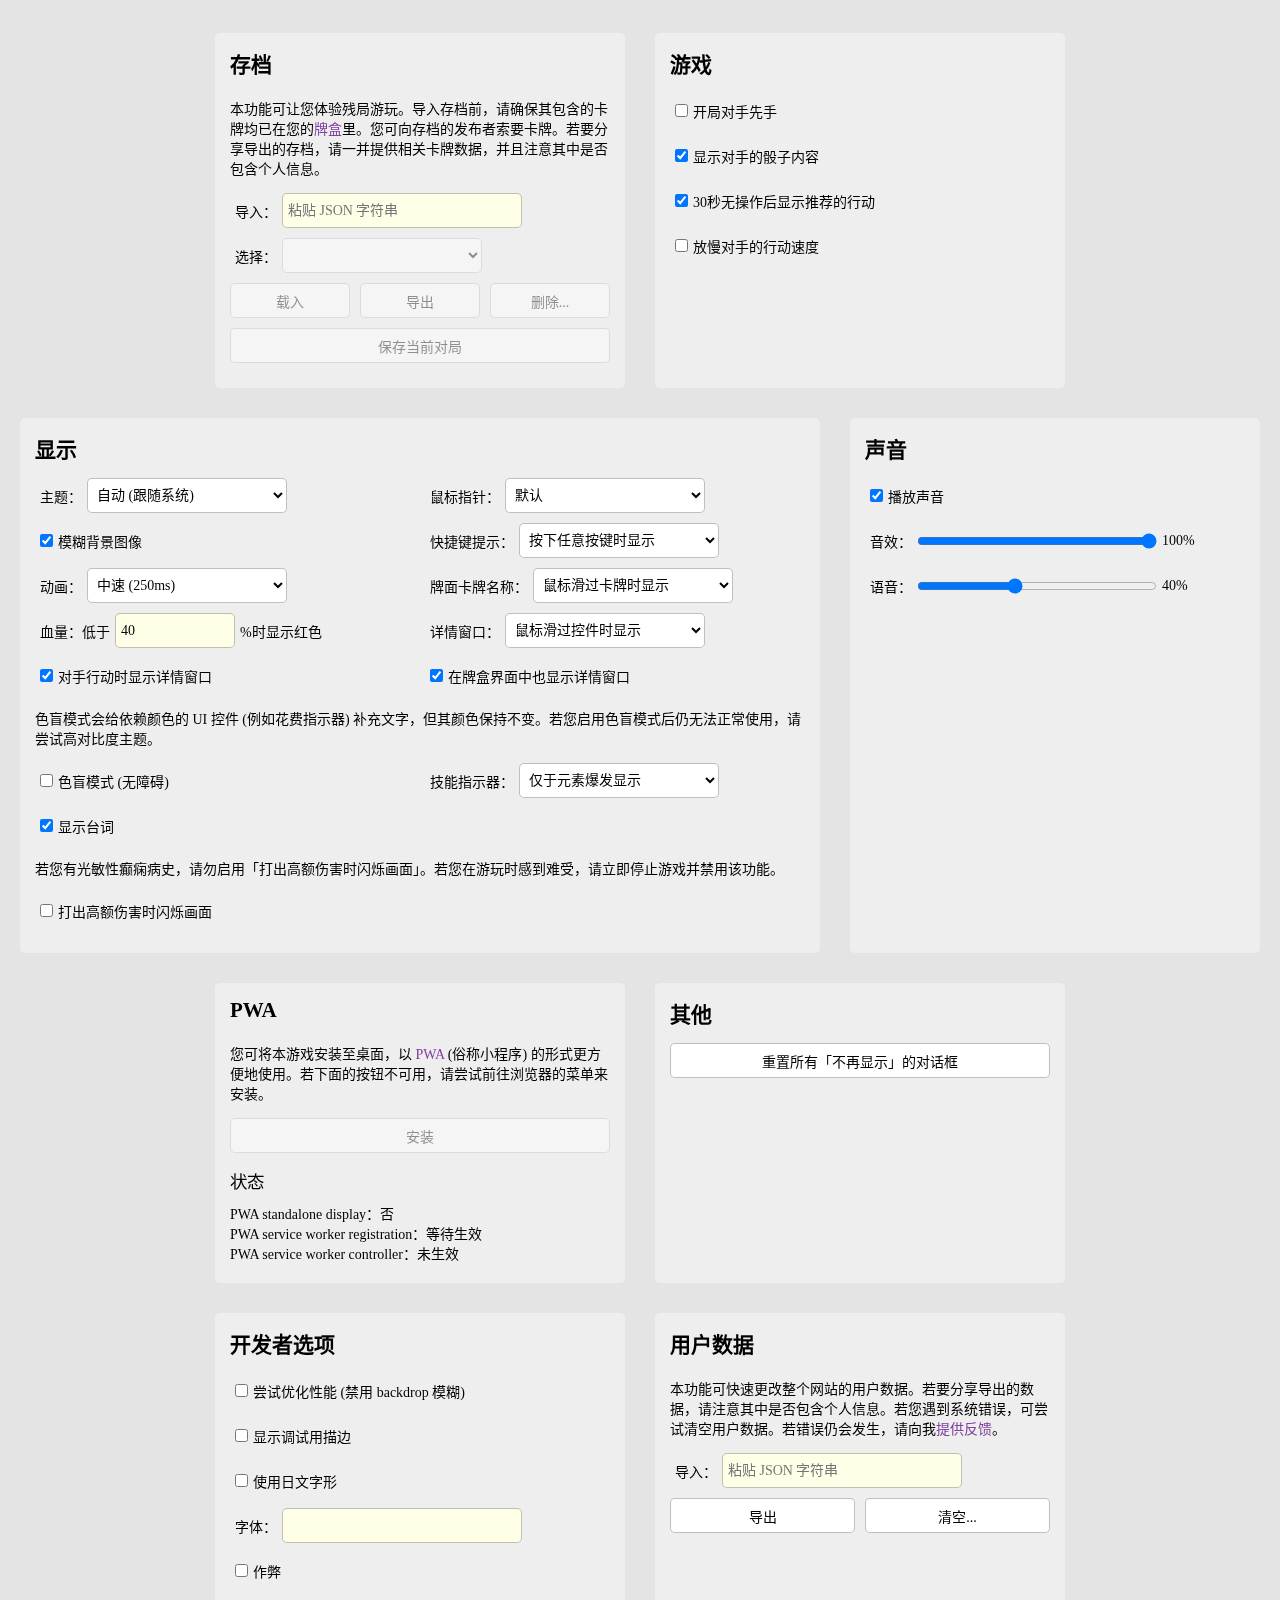
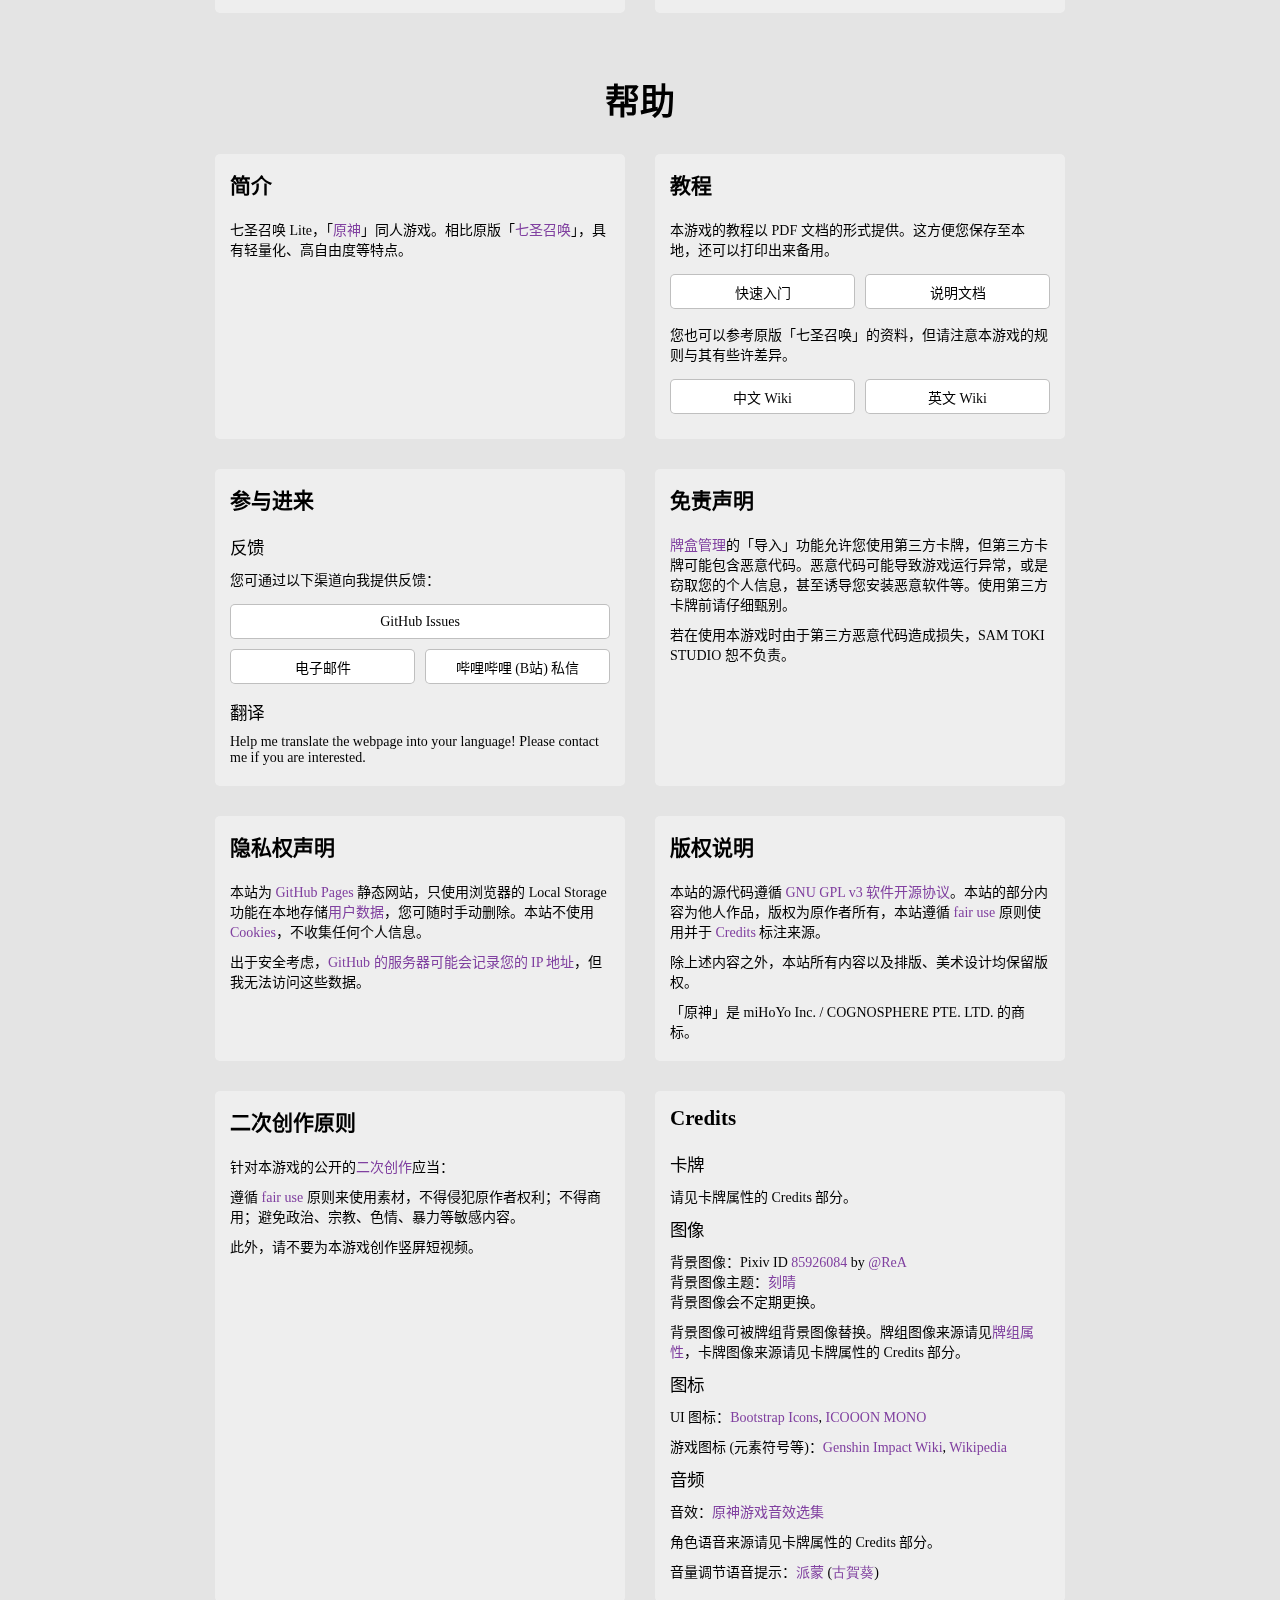
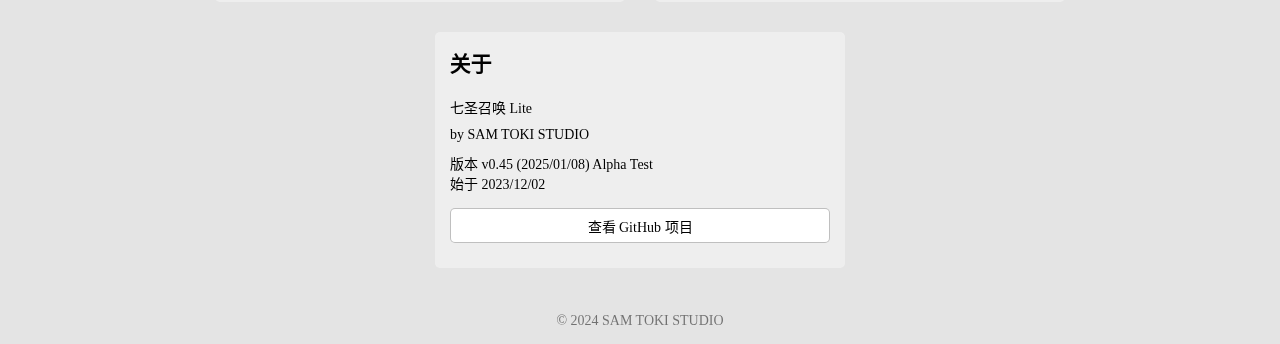
==== commit fd3c31be: "Update index.html" ====
--- a/PROJECT/GITCGLite/index.html
+++ b/PROJECT/GITCGLite/index.html
@@ -7553,7 +7553,7 @@
 					<li class="Item">
 						<fieldset>
 							<legend>隐私权声明</legend>
-							<p>本站为 <a href="https://docs.github.com/en/pages/getting-started-with-github-pages/about-github-pages">GitHub Pages</a> 静态网站，只使用浏览器的 local storage 功能在本地存储<a href="#Item_SettingsUserData" onclick="ShowIAmHere('Item_SettingsUserData')">用户数据</a>，您可随时手动删除。本站不使用 <a href="https://zh.wikipedia.org/wiki/Cookie">Cookies</a>，不收集任何个人信息。</p>
+							<p>本站为 <a href="https://docs.github.com/en/pages/getting-started-with-github-pages/about-github-pages">GitHub Pages</a> 静态网站，只使用浏览器的 Local Storage 功能在本地存储<a href="#Item_SettingsUserData" onclick="ShowIAmHere('Item_SettingsUserData')">用户数据</a>，您可随时手动删除。本站不使用 <a href="https://zh.wikipedia.org/wiki/Cookie">Cookies</a>，不收集任何个人信息。</p>
 							<p>出于安全考虑，<a href="https://docs.github.com/en/pages/getting-started-with-github-pages/about-github-pages#data-collection">GitHub 的服务器可能会记录您的 IP 地址</a>，但我无法访问这些数据。</p>
 						</fieldset>
 					</li>
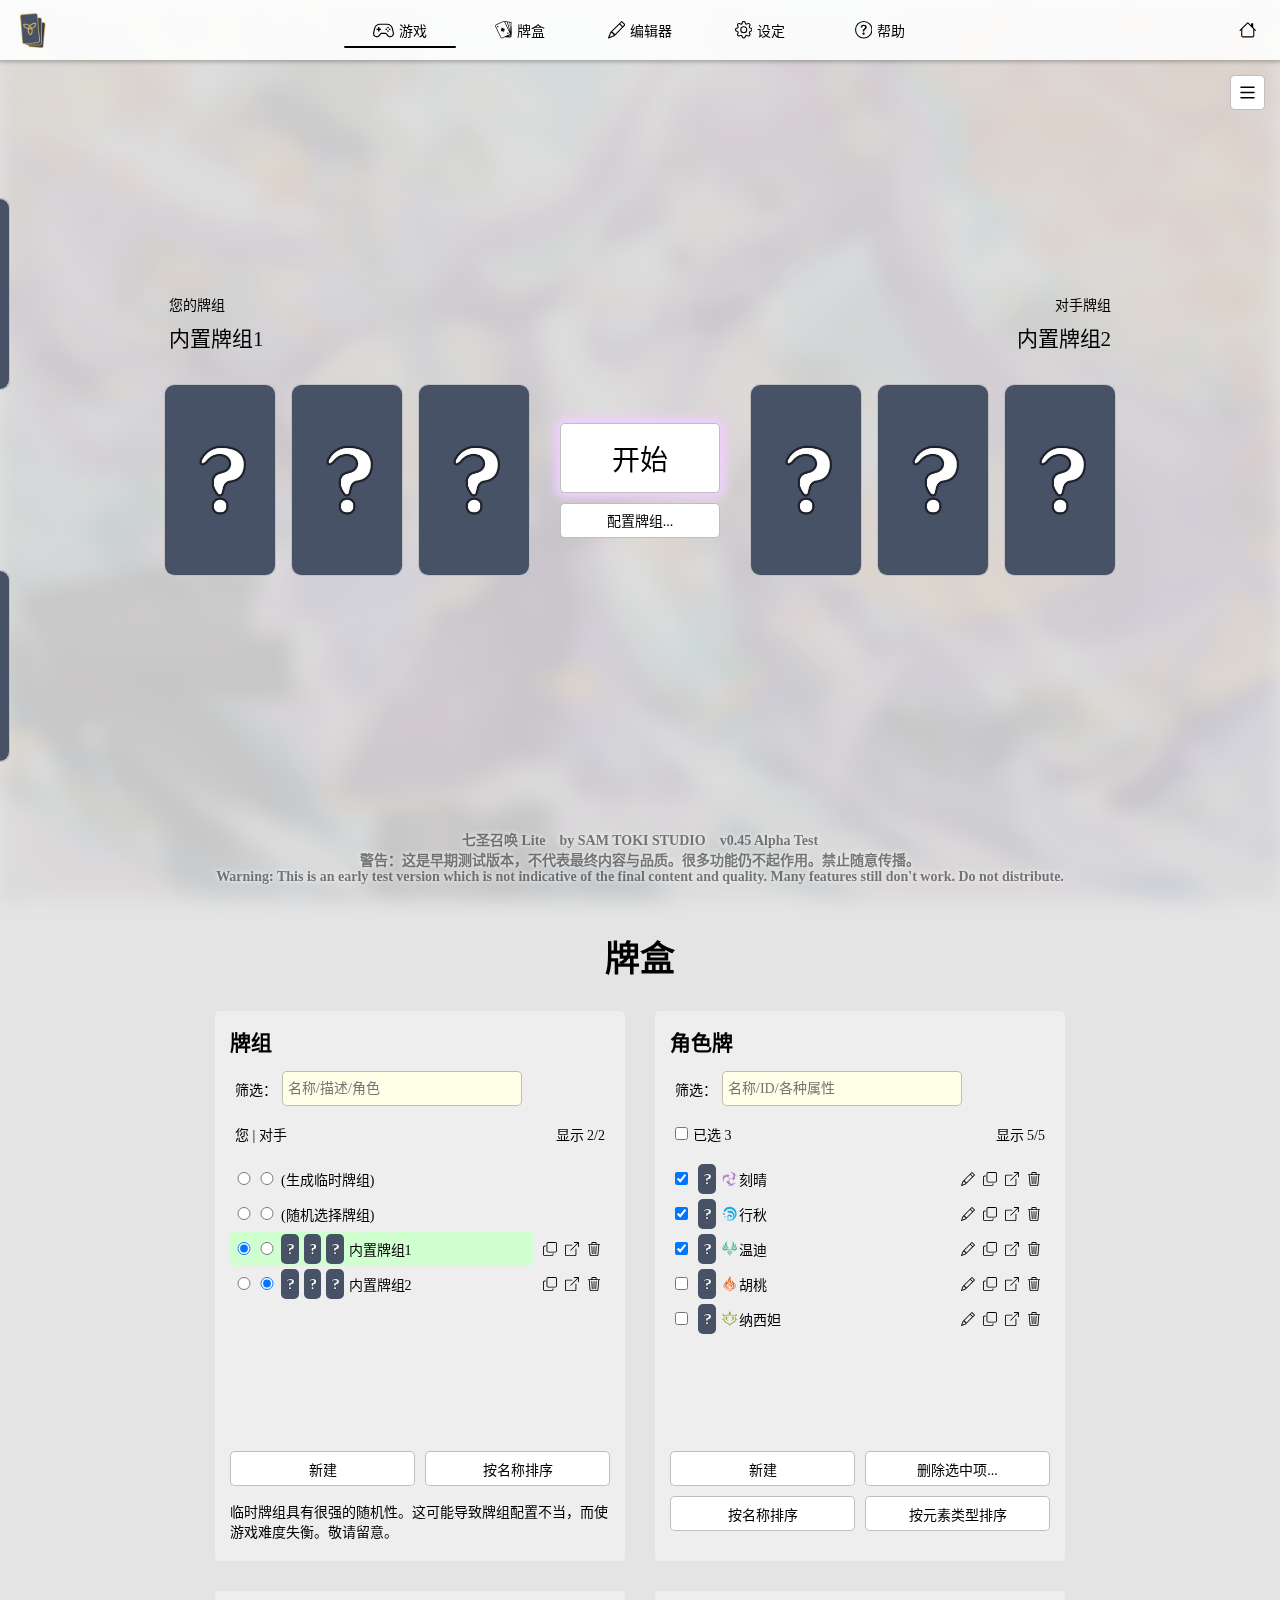
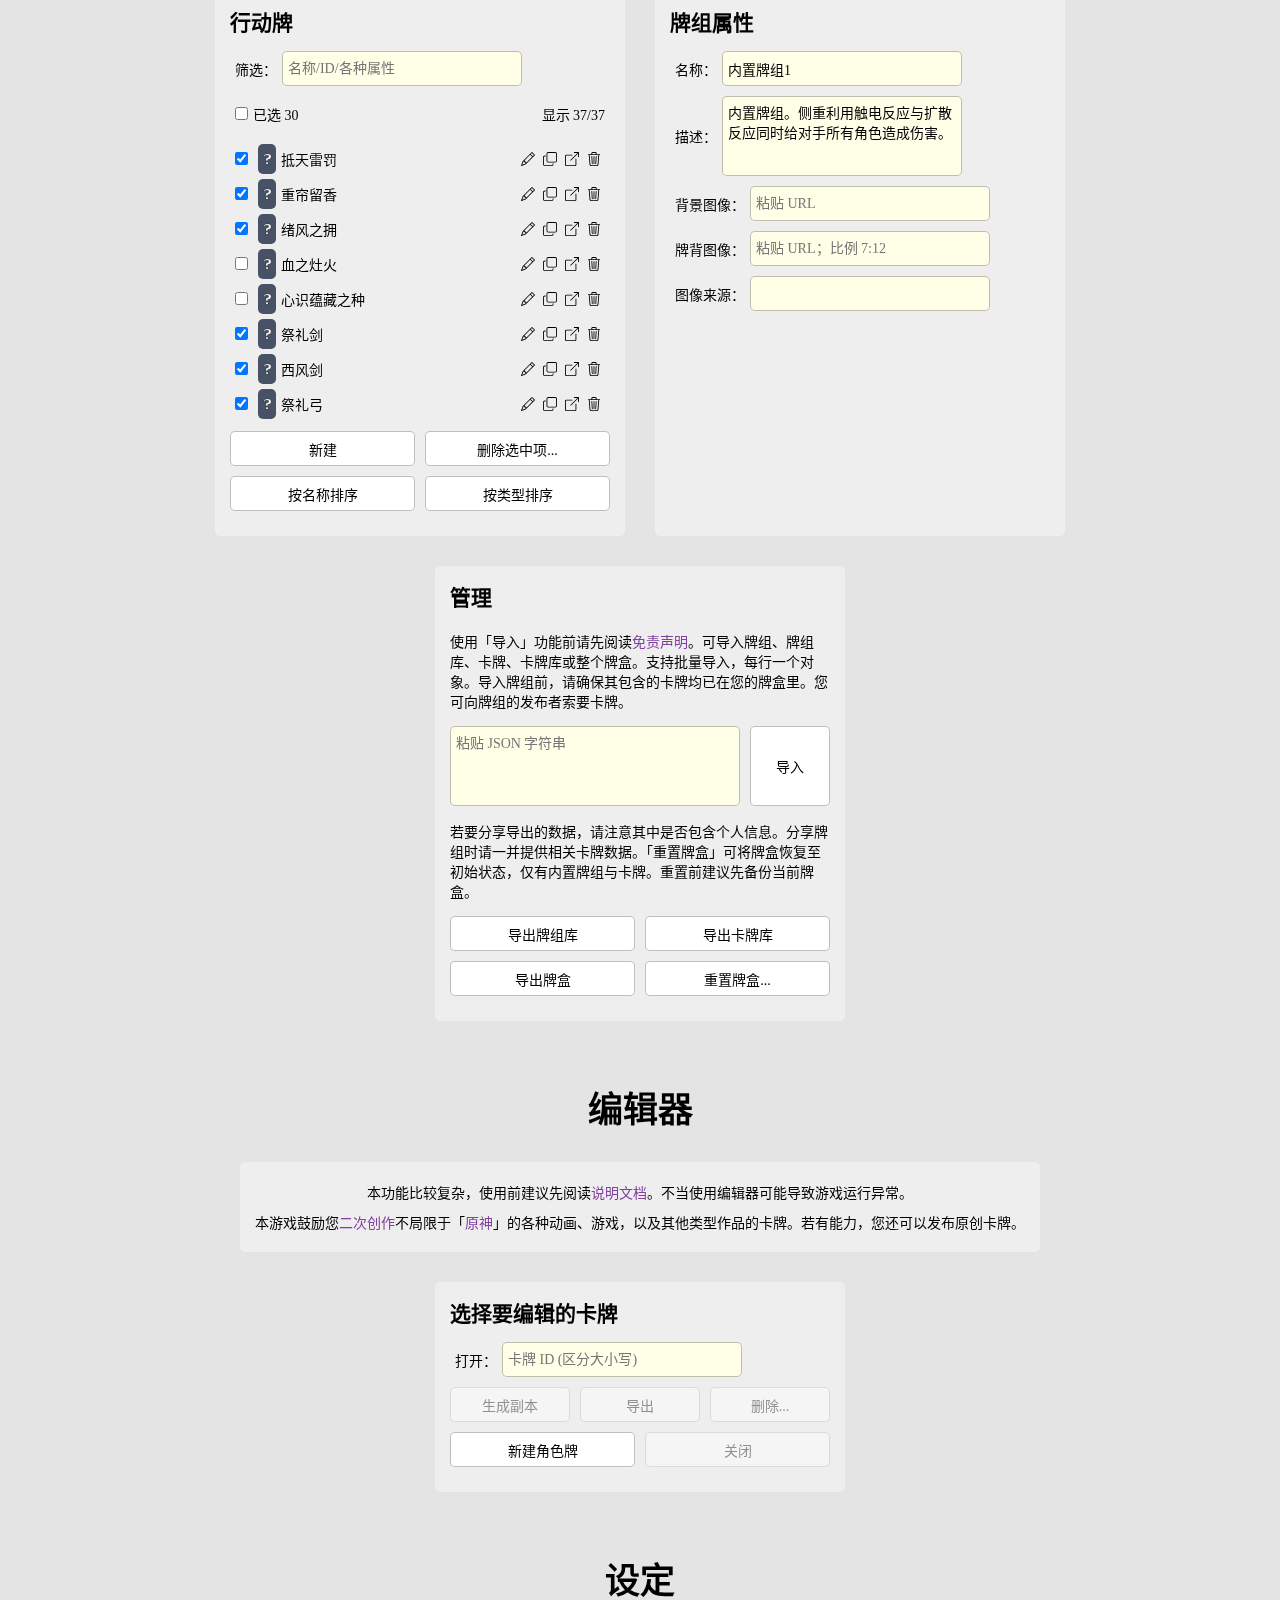
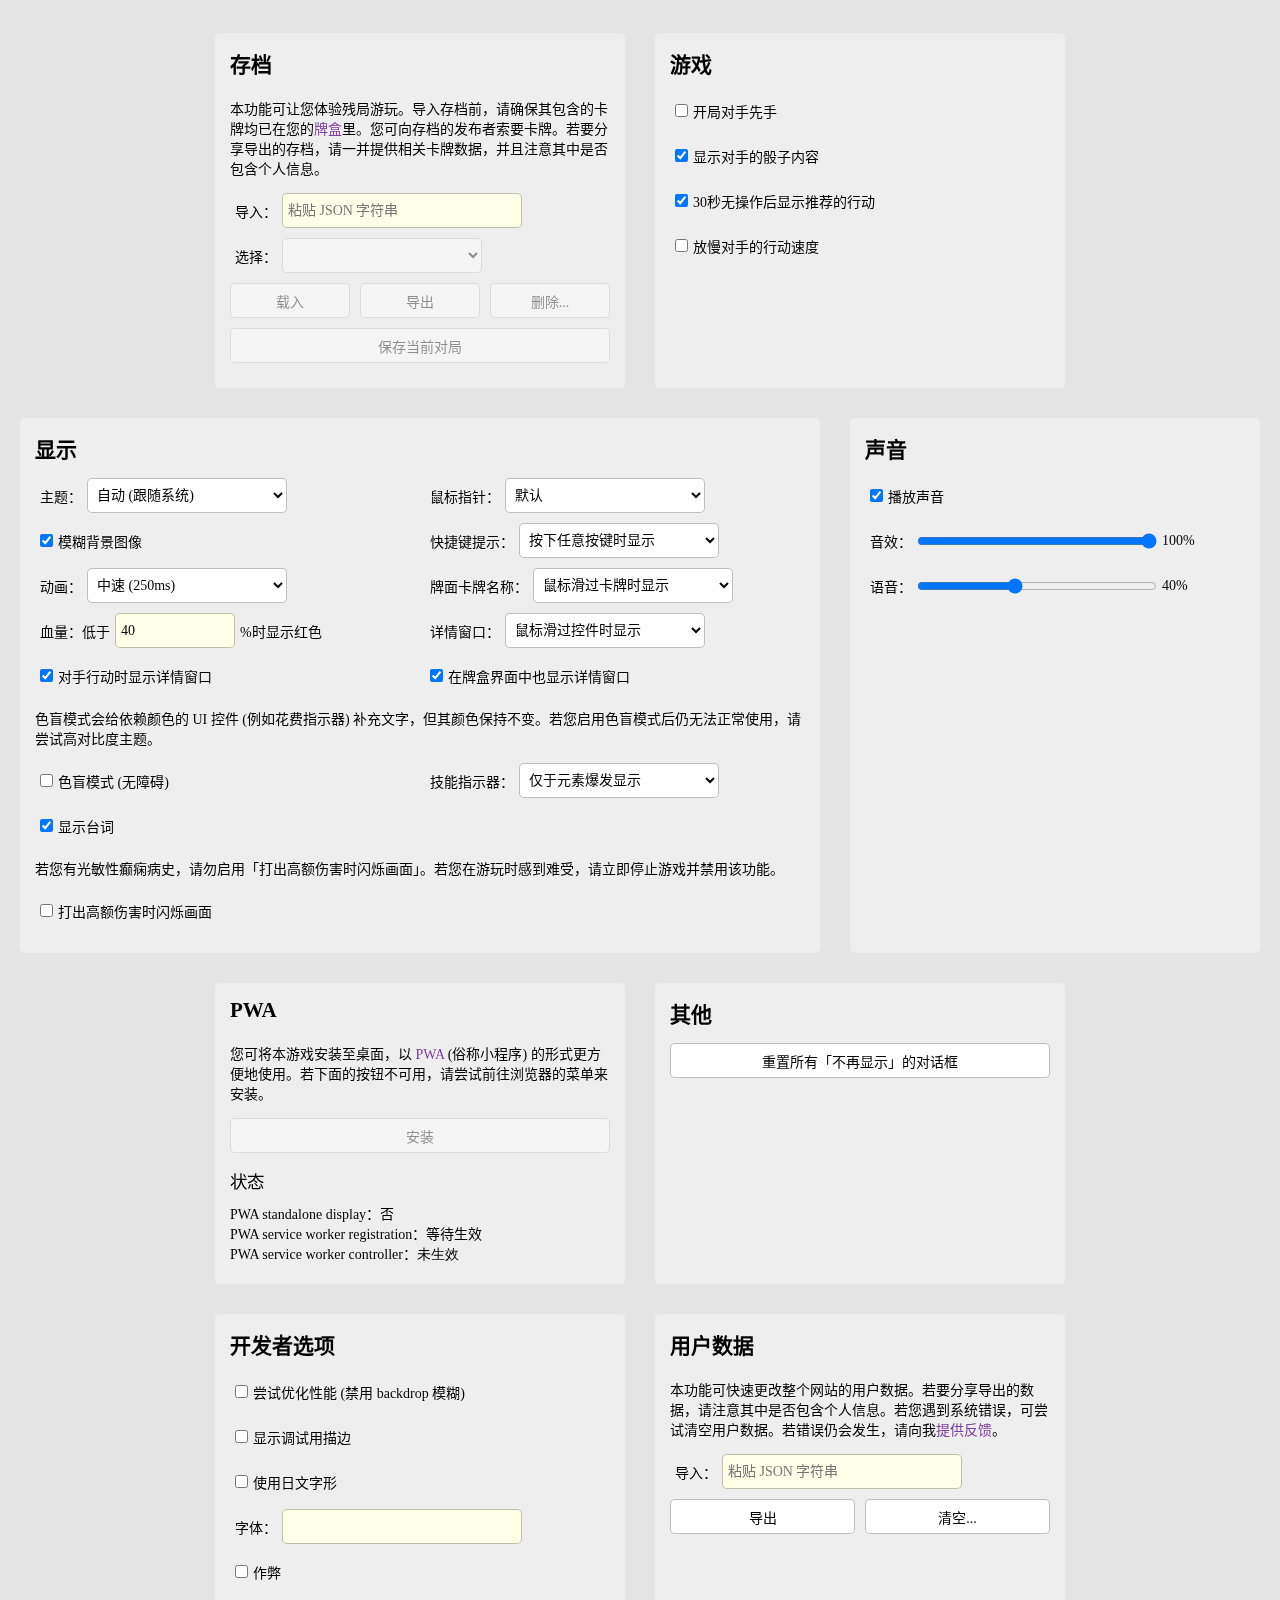
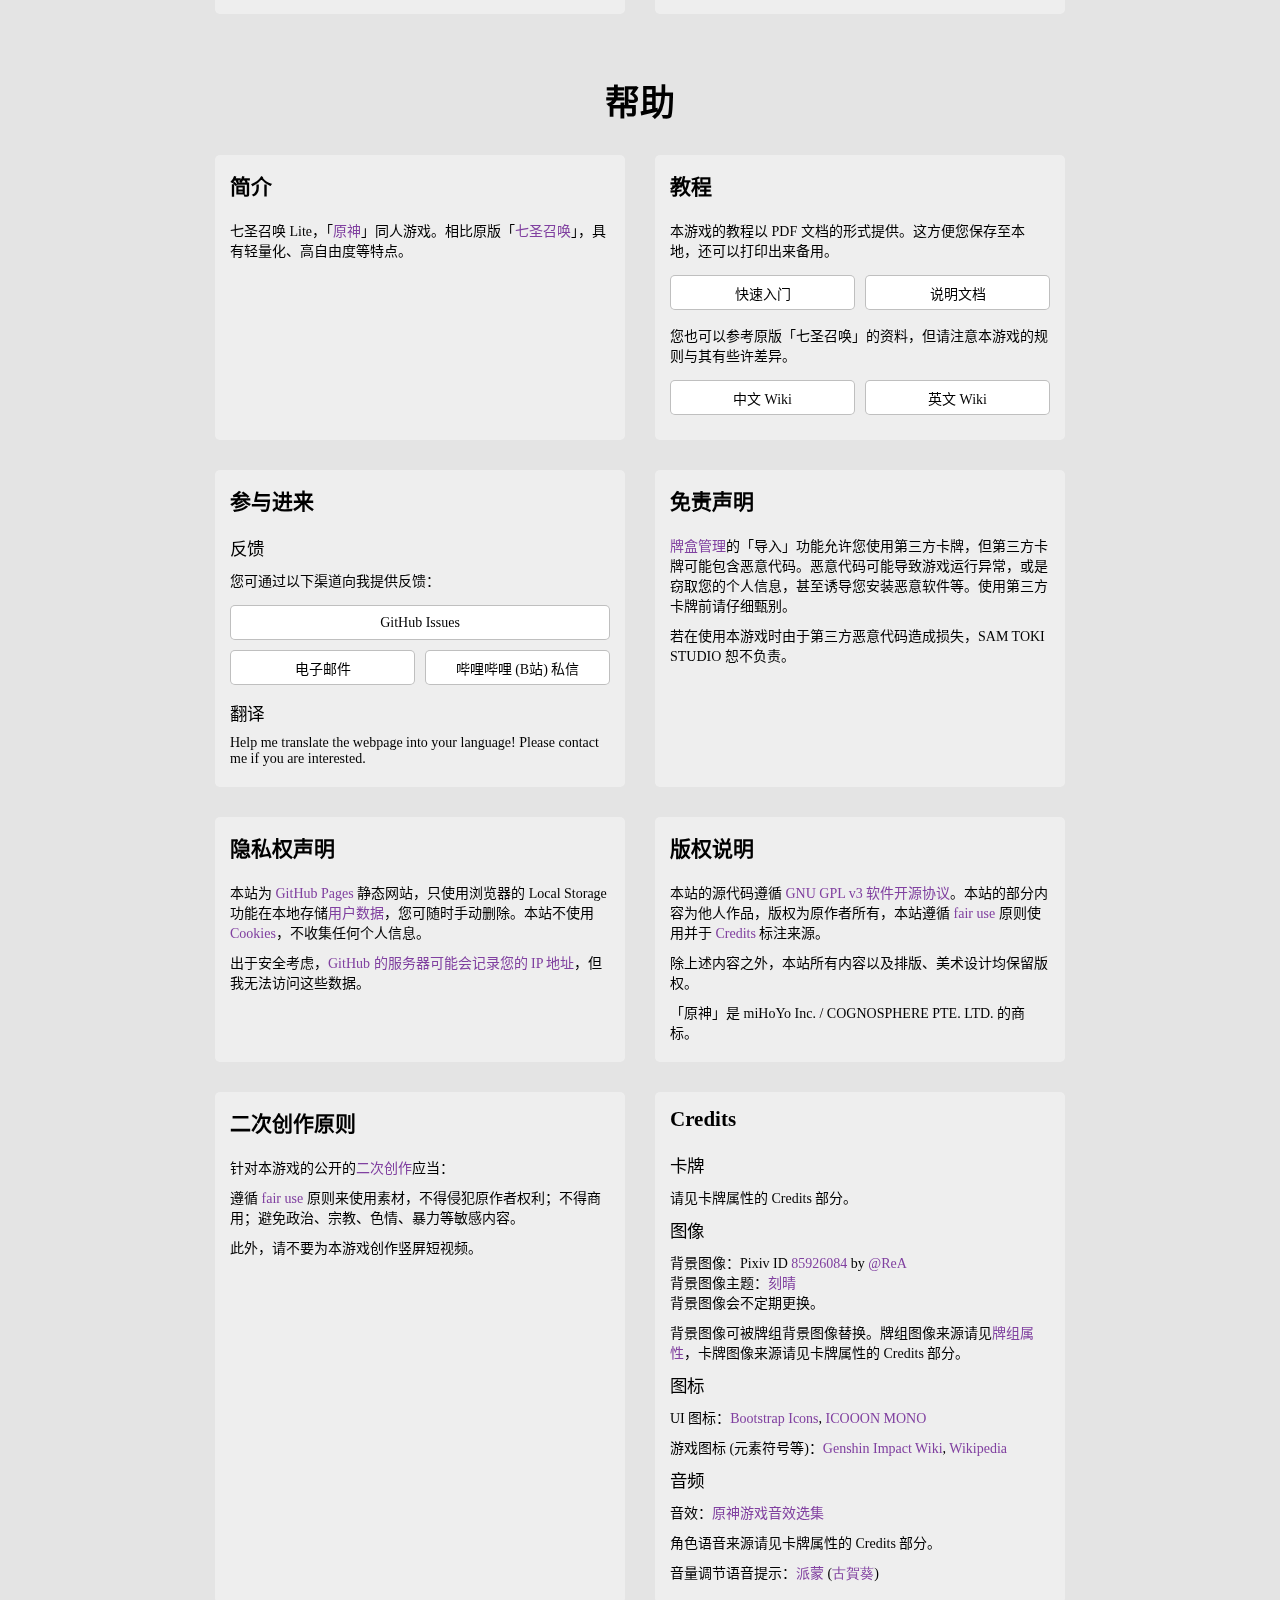
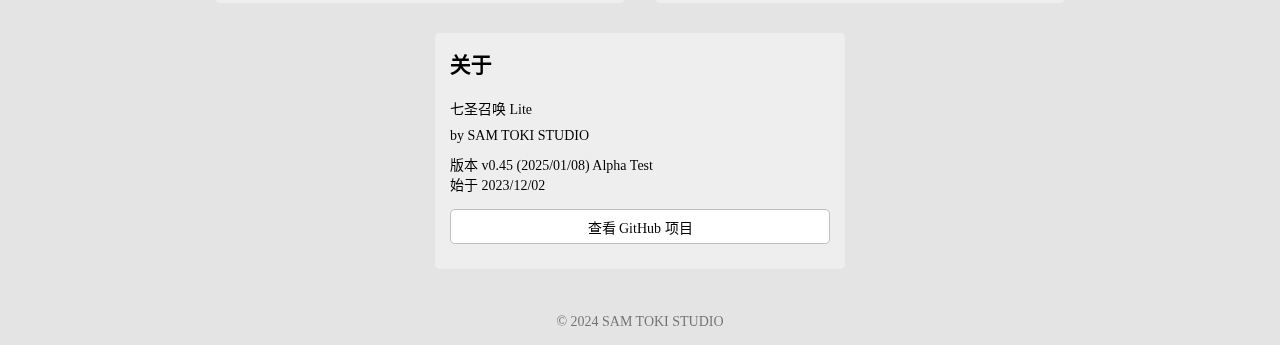
==== commit 92fd0632: "Following home page v6.16 update." ====
--- a/PROJECT/GITCGLite/index.html
+++ b/PROJECT/GITCGLite/index.html
@@ -16,7 +16,7 @@
 
 		<meta name="theme-color" media="(prefers-color-scheme: light)" content="#FFFFFF">
 		<meta name="theme-color" media="(prefers-color-scheme: dark)" content="#303030">
-		<meta name="viewport" content="width=device-width, initial-scale=1" />
+		<meta name="viewport" content="width=device-width, initial-scale=1, interactive-widget=resizes-content" />
 		<link rel="stylesheet" href="../styles/common.css" />
 		<link id="ThemeVariant_Common" rel="stylesheet" href="../styles/common_Dark.css" media="(prefers-color-scheme: dark)" />
 		<link id="ThemeVariant_Common_HighContrast" rel="stylesheet" href="../styles/common_HighContrast.css" media="(prefers-contrast: more)" />
--- a/PROJECT/styles/common.css
+++ b/PROJECT/styles/common.css
@@ -20,7 +20,7 @@
 		* {
 			transform-origin: inherit;
 			box-sizing: inherit; padding: 0; margin: 0;
-			font-family: inherit; font-size: inherit; font-style: inherit; /* These 3 properties need to be set as inherit due to buttons. */
+			color: inherit; font-family: inherit; font-size: inherit; font-style: inherit; /* "Color" needs to be set as inherit for Google Chrome compatibility. The latter 3 properties need to be set as inherit due to buttons. */
 			transition: inherit; scroll-behavior: inherit;
 		}
 		#Html {
@@ -35,7 +35,7 @@
 		}
 		#BgImage {
 			position: fixed; top: 0; left: 0; z-index: -1;
-			width: 100%; height: 100vh;
+			width: 100%; height: 100dvh;
 			background-color: #808080; background-image: url(../images/Background.jpg); background-attachment: fixed; background-position: top center; background-size: cover; background-repeat: no-repeat;
 		}
 		#BgImage.Blur {
@@ -53,10 +53,10 @@
 			overflow: hidden;
 		}
 		section:has(.Viewport) {
-			height: calc(100vh - 60px);
+			height: calc(100dvh - 60px);
 		}
 		#Html:has(#Topbar.Hidden) section:has(.Viewport) {
-			height: 100vh;
+			height: 100dvh;
 		}
 		.Viewport {
 			position: relative;
@@ -318,7 +318,6 @@
 		.Textbox {
 			width: 100%; height: 100%; border: 1px solid #00000040; border-radius: 5px; padding: 5px;
 			background-color: #FFFFE8;
-			color: #000000;
 		}
 		.Textbox.ShownAsLabel {
 			border: none;
@@ -338,7 +337,7 @@
 		/* Floating ctrls */
 		.ScreenFilter {
 			position: fixed; top: 0; left: 0;
-			width: 100%; height: 100vh;
+			width: 100%; height: 100dvh;
 			background-color: #00000080;
 		}
 		.ScreenFilter.AsWindow {
@@ -371,7 +370,7 @@
 
 			/* Toast */
 			#Toast {
-				position: fixed; top: calc(50vh + 5px); left: 0; z-index: 102;
+				position: fixed; top: calc(50dvh + 5px); left: 0; z-index: 102;
 				width: 100%; height: 50px;
 				background-color: #F0D0FFE0; backdrop-filter: blur(5px); box-shadow: 0 0 4px 2px #00000040;
 				font-size: 2.00em; text-align: center;
@@ -379,7 +378,7 @@
 				pointer-events: none;
 			}
 			#Html:has(#Topbar.Hidden) #Toast {
-				top: calc(50vh - 25px);
+				top: calc(50dvh - 25px);
 			}
 
 			/* Dialog */
@@ -387,7 +386,7 @@
 				z-index: 110;
 			}
 			#Window_Dialog {
-				position: fixed; top: calc(50vh - 100px); left: calc(50% - 190px); z-index: 111;
+				position: fixed; top: calc(50dvh - 100px); left: calc(50% - 190px); z-index: 111;
 				width: 380px; height: 200px;
 				display: flex; flex-wrap: wrap;
 			}
@@ -438,7 +437,7 @@
 				pointer-events: none;
 			}
 			#Watermark_TestVersion {
-				top: 100vh; left: 0;
+				top: 100dvh; left: 0;
 				width: 100%;
 			}
 			.Watermark span {
@@ -589,10 +588,10 @@
 			pointer-events: none !important;
 		}
 		#Toast.Hidden {
-			top: calc(50vh + 30px);
+			top: calc(50dvh + 30px);
 		}
 		#Html:has(#Topbar.Hidden) #Toast.Hidden, #Window_Dialog.Hidden {
-			top: 50vh;
+			top: 50dvh;
 		}
 		.HiddenHorizontally {
 			width: 0 !important; border: none !important; padding: 0 !important; margin: 0 !important;
@@ -765,12 +764,12 @@
 			/* Floating ctrls */
 				/* Toast */
 				#Toast {
-					top: calc(50vh + 12.5px);
+					top: calc(50dvh + 12.5px);
 					height: 35px;
 					font-size: 1.25em;
 				}
 				#Html:has(#Topbar.Hidden) #Toast {
-					top: calc(50vh - 17.5px);
+					top: calc(50dvh - 17.5px);
 				}
 
 	/* Area specific */
--- a/PROJECT/styles/common_Dark.css
+++ b/PROJECT/styles/common_Dark.css
@@ -83,7 +83,6 @@
 		.Textbox {
 			border: 1px solid #FFFFFF40;
 			background-color: #303018;
-			color: #FFFFFF;
 		}
 
 		/* Floating ctrls */
--- a/PROJECT/styles/common_HighContrast.css
+++ b/PROJECT/styles/common_HighContrast.css
@@ -83,7 +83,6 @@
 		.Textbox {
 			border: 1px solid #FFFFFF;
 			background-color: #202008;
-			color: #FFFFFF;
 		}
 
 		/* Floating ctrls */
--- a/PROJECT/GITCGLite/styles/style.css
+++ b/PROJECT/GITCGLite/styles/style.css
@@ -253,7 +253,7 @@
 								display: flex; justify-content: center; align-items: center;
 							}
 							.StatusText.DurationInRounds {
-								color: #8040A0;
+								color: #0080C0;
 							}
 
 							/* Damage indicators */
@@ -315,14 +315,14 @@
 							}
 							.SpokenLine .BalloonTail {
 								left: 0;
-								width: 100%; height: 50px;
+								width: 100%; height: 60px;
 							}
 							#SpokenLine_GamePlayer .BalloonTail {
 								top: 0;
 								clip-path: polygon(50% 0, 55% 100%, 45% 100%);
 							}
 							#SpokenLine_GameOpponent .BalloonTail {
-								top: 60px;
+								top: 50px;
 								clip-path: polygon(45% 0, 55% 0, 50% 100%);
 							}
 
@@ -333,7 +333,7 @@
 							pointer-events: none;
 						}
 						.Card .CtrlGroup .Duration .ProgbarText.DurationInRounds {
-							color: #8040A0;
+							color: #0080C0;
 						}
 
 						/* Action cards */
@@ -1245,12 +1245,12 @@
 				/* Info window */
 				#Window_Game {
 					position: fixed; top: 130px; left: 15px; z-index: 41;
-					width: 240px; height: calc(100vh - 200px);
+					width: 240px; height: calc(100dvh - 200px);
 					overflow: scroll; scroll-padding-top: 15px;
 				}
 				#Html:has(#Topbar.Hidden) #Window_Game {
 					top: 70px;
-					height: calc(100vh - 140px);
+					height: calc(100dvh - 140px);
 				}
 					/* Sections */
 					#CtrlGroup_GameInfoWindowCloseButton {
@@ -1521,7 +1521,7 @@
 									width: 100%;
 								}
 								.BalloonTail {
-									height: 60px;
+									height: 70px;
 								}
 
 							/* Summons cards */
--- a/PROJECT/GITCGLite/styles/style_Dark.css
+++ b/PROJECT/GITCGLite/styles/style_Dark.css
@@ -102,7 +102,7 @@
 								color: #FFFFFF; text-shadow: 0 0 5px #000000, 0 0 5px #000000;
 							}
 							.StatusText.DurationInRounds {
-								color: #D090F0;
+								color: #00C0FF;
 							}
 
 							/* Damage indicators */
@@ -120,7 +120,7 @@
 
 						/* Summons cards */
 						.Card .CtrlGroup .Duration .ProgbarText.DurationInRounds {
-							color: #D090F0;
+							color: #00C0FF;
 						}
 
 						/* Action cards */
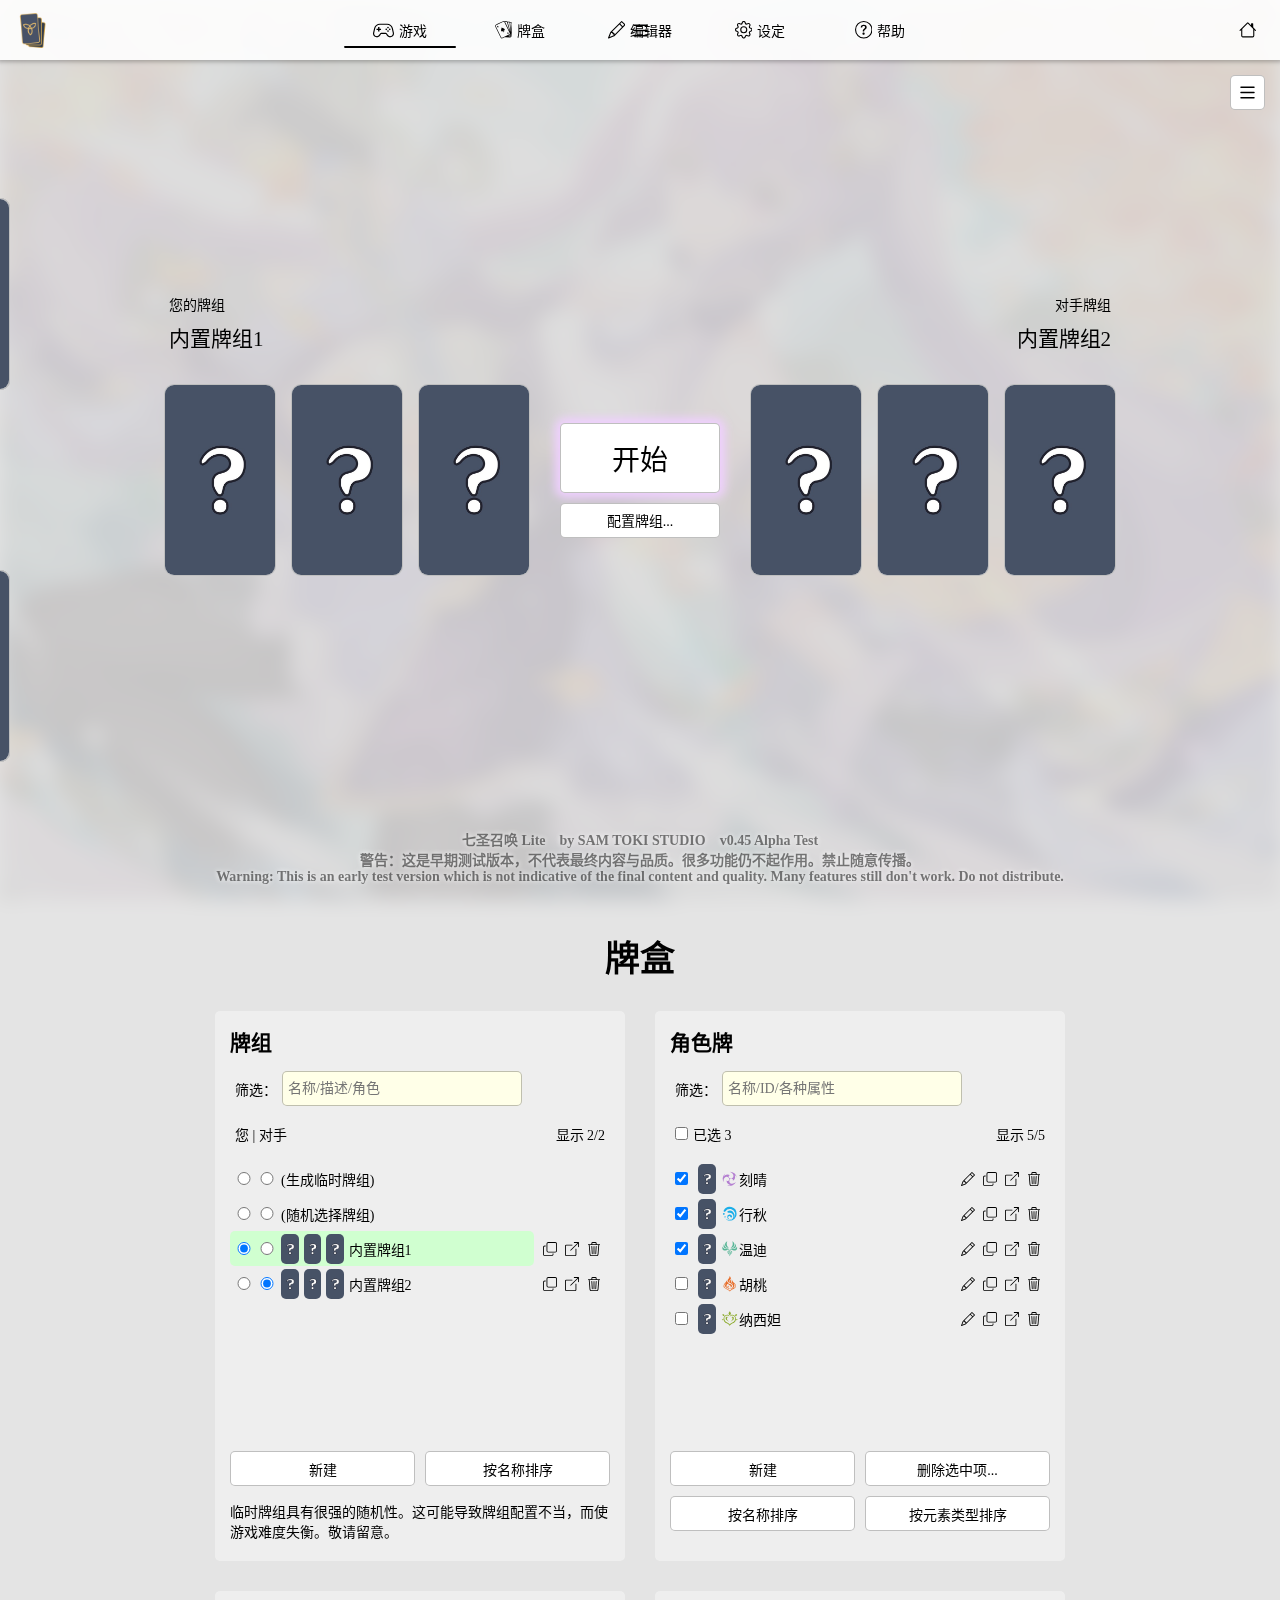
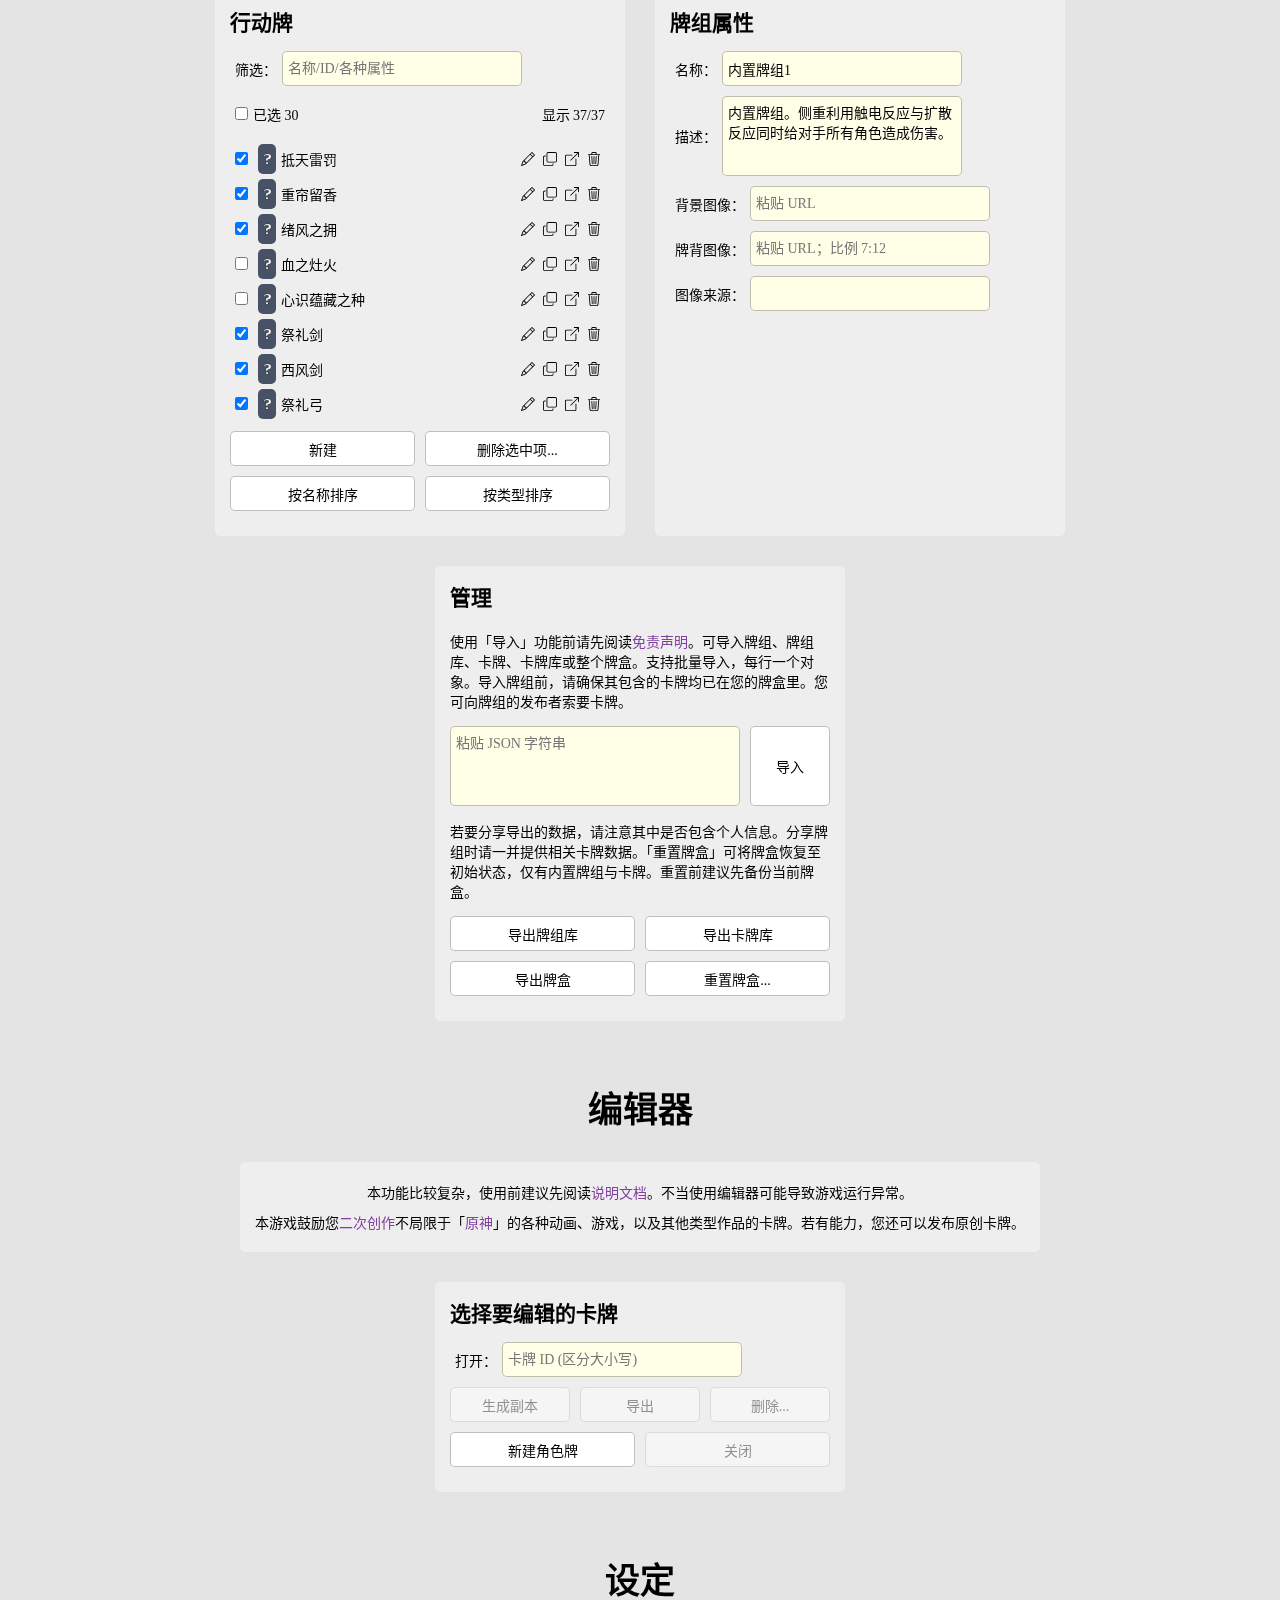
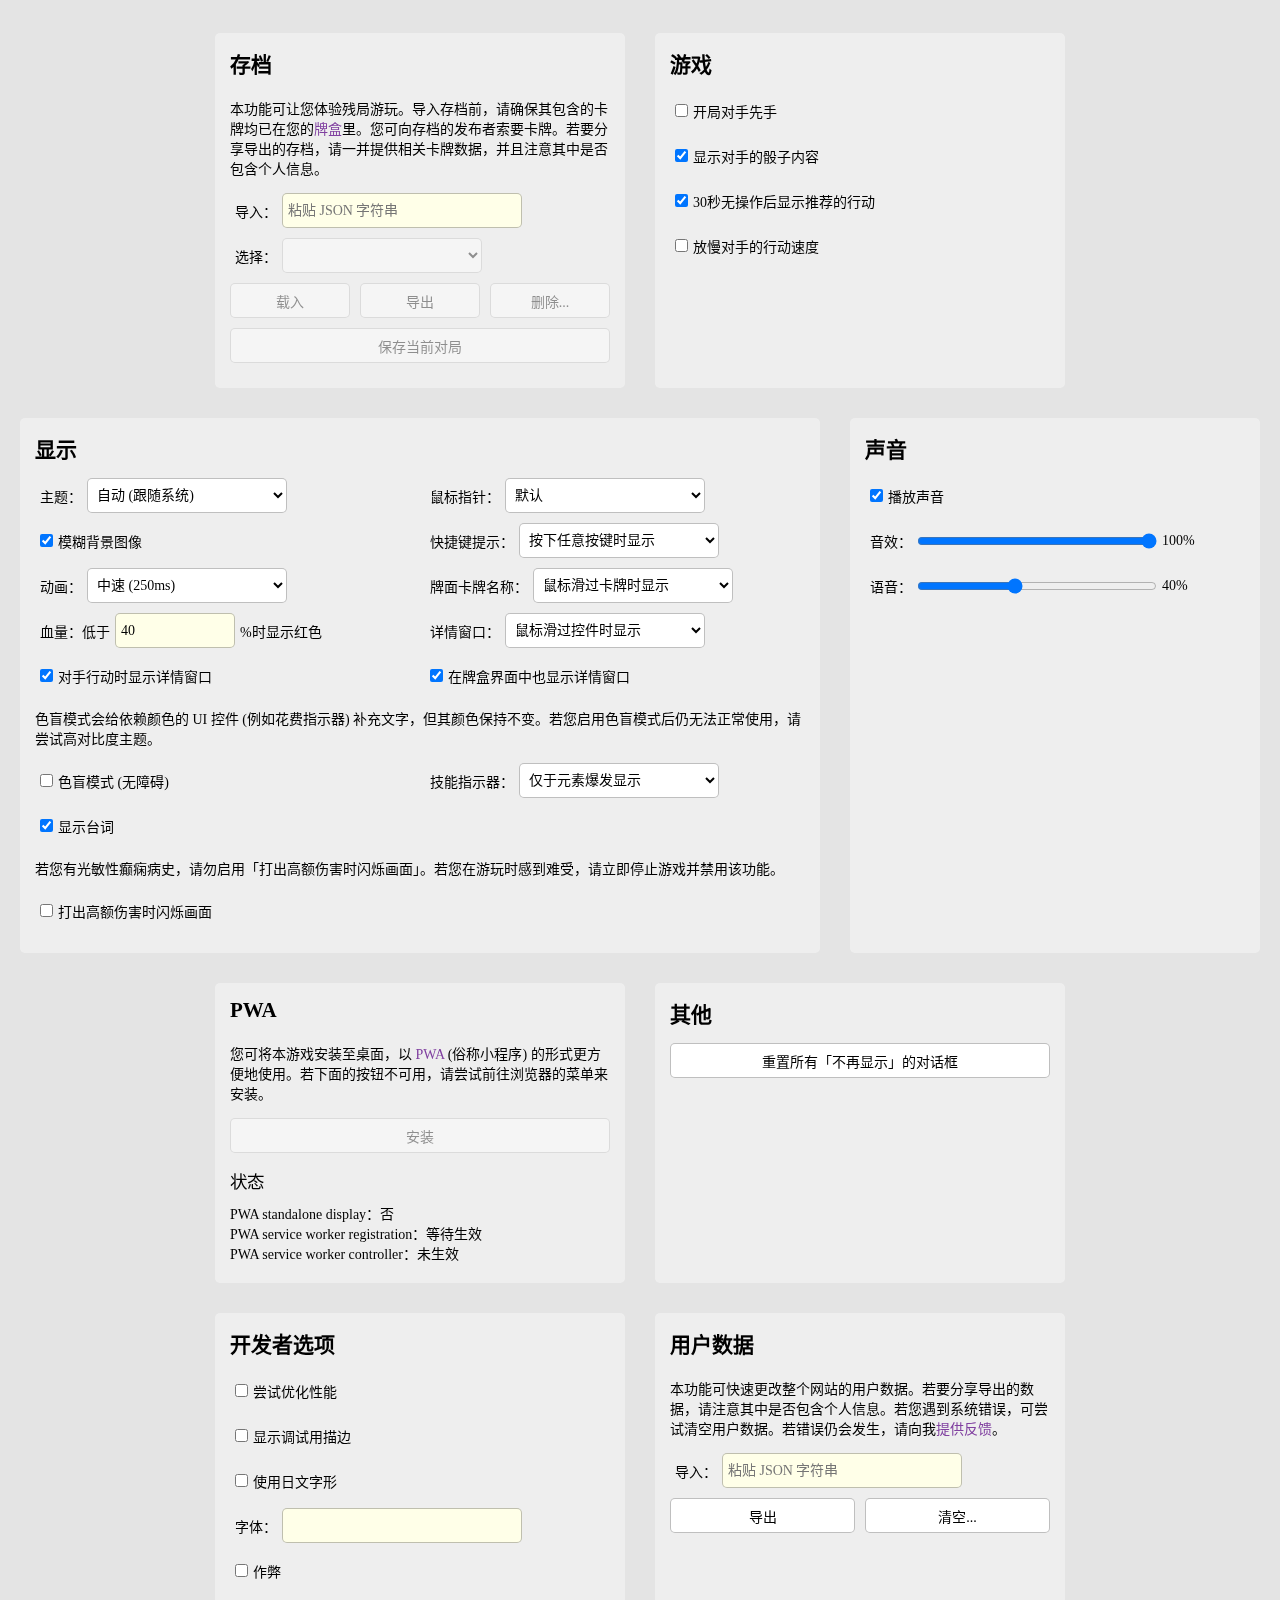
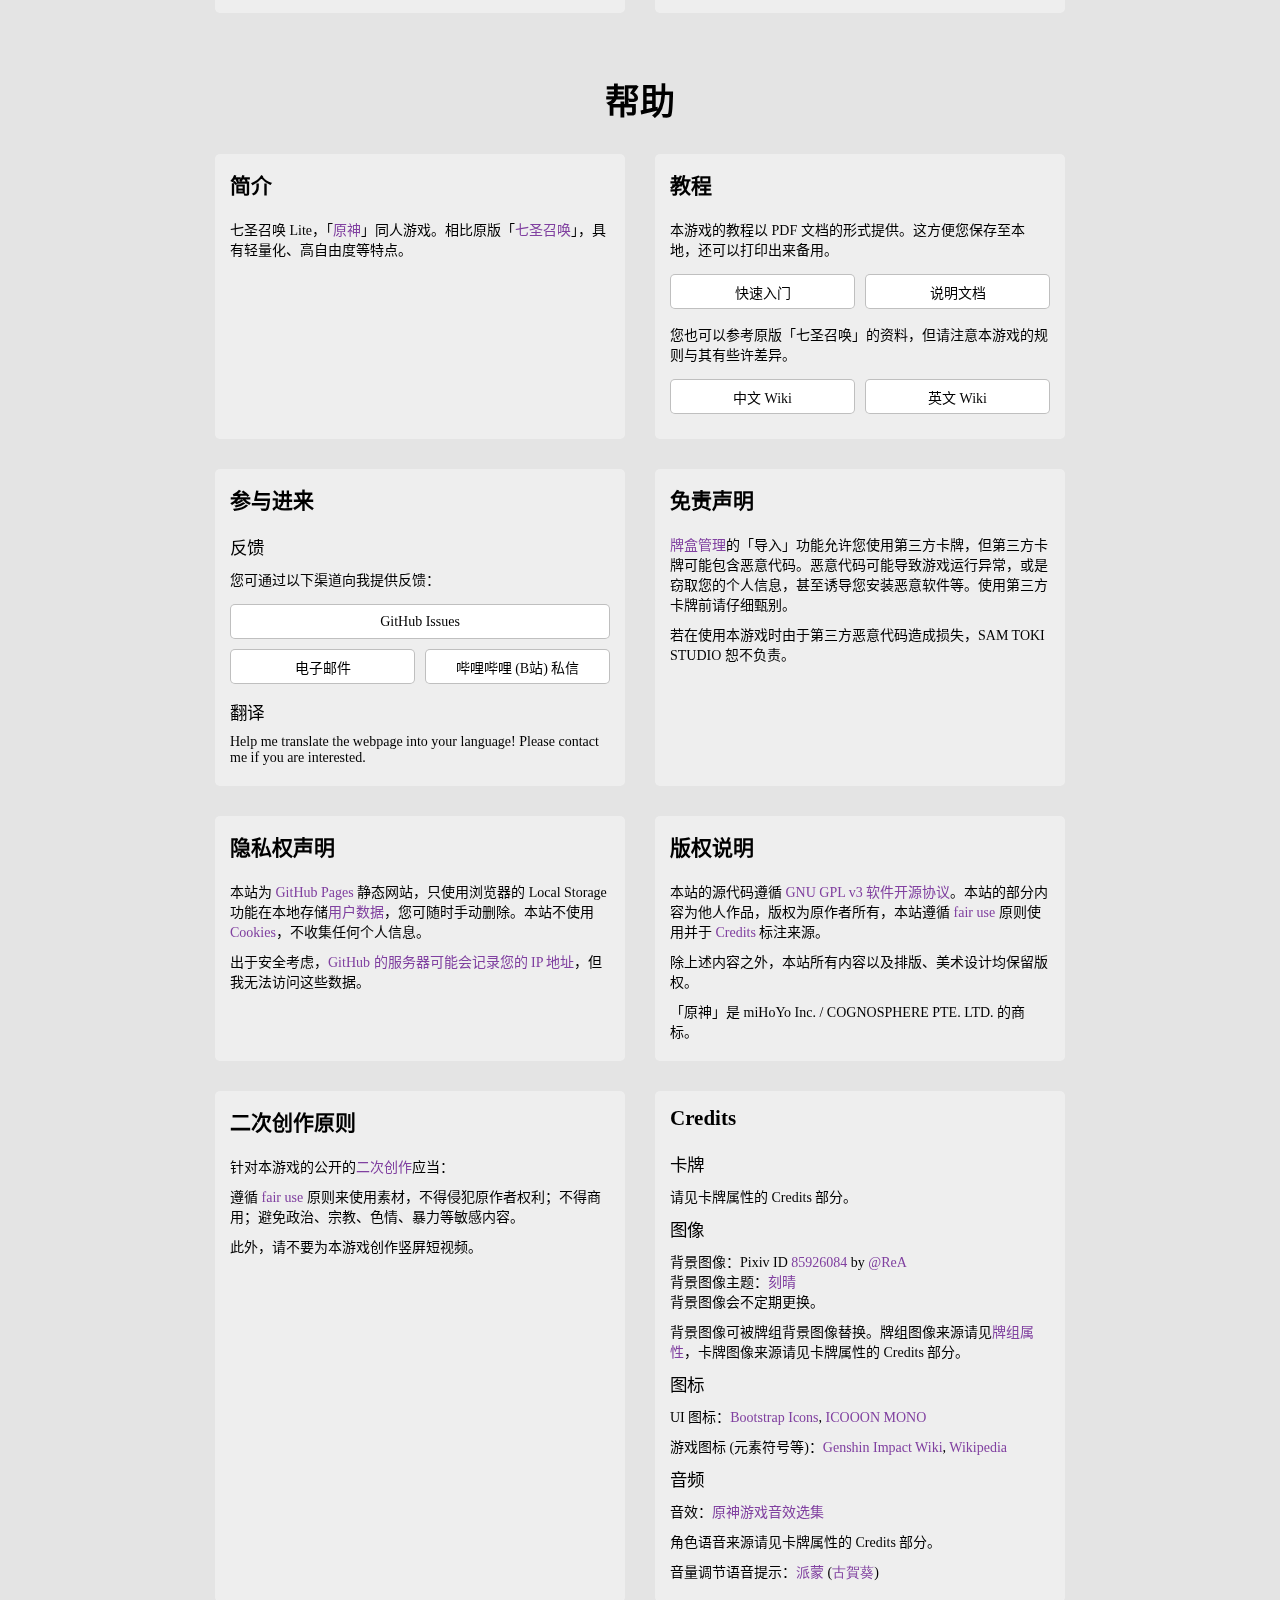
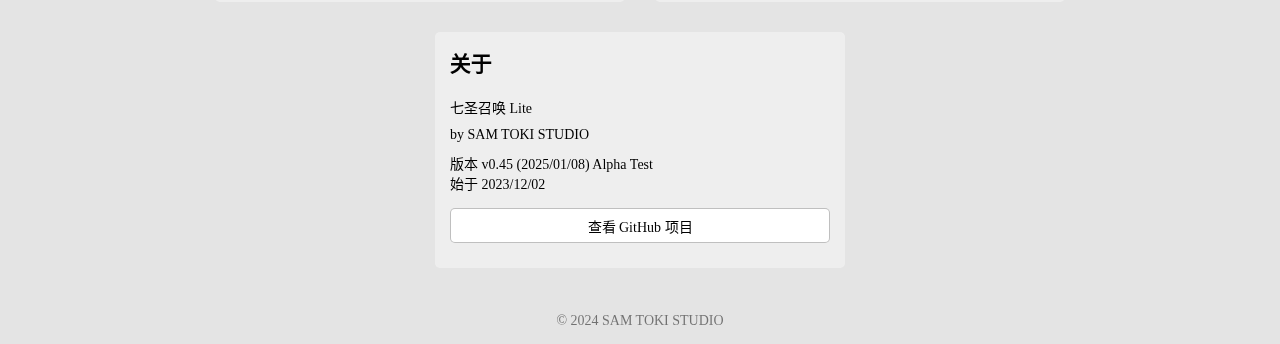
==== commit bb9b1471: "Dev options update." ====
--- a/PROJECT/GITCGLite/index.html
+++ b/PROJECT/GITCGLite/index.html
@@ -7438,7 +7438,7 @@
 								<li class="Ctrl">
 									<label for="Checkbox_SettingsTryToOptimizePerformance">
 										<input class="Checkbox" id="Checkbox_SettingsTryToOptimizePerformance" type="checkbox" checked="false" onchange="SetTryToOptimizePerformance()" />
-										<span>尝试优化性能 (禁用 backdrop 模糊)</span>
+										<span>尝试优化性能</span>
 									</label>
 								</li>
 								<li class="Ctrl">
--- a/PROJECT/styles/common.css
+++ b/PROJECT/styles/common.css
@@ -20,7 +20,7 @@
 		* {
 			transform-origin: inherit;
 			box-sizing: inherit; padding: 0; margin: 0;
-			color: inherit; font-family: inherit; font-size: inherit; font-style: inherit; /* "Color" needs to be set as inherit for Google Chrome compatibility. The latter 3 properties need to be set as inherit due to buttons. */
+			font-family: inherit; font-size: inherit; font-style: inherit; /* These 3 properties need to be set as inherit due to buttons. */
 			transition: inherit; scroll-behavior: inherit;
 		}
 		#Html {
@@ -106,11 +106,11 @@
 		}
 		.ScrollableLog {
 			height: unset; max-height: 180px;
-			overflow: scroll;
+			overflow: auto;
 		}
 		.ScrollableList {
 			height: 280px;
-			overflow: scroll;
+			overflow: auto;
 		}
 		.ScrollableList .Ctrl {
 			width: 100%;
@@ -318,6 +318,7 @@
 		.Textbox {
 			width: 100%; height: 100%; border: 1px solid #00000040; border-radius: 5px; padding: 5px;
 			background-color: #FFFFE8;
+			color: #000000;
 		}
 		.Textbox.ShownAsLabel {
 			border: none;
@@ -413,7 +414,7 @@
 			}
 			#Ctrl_DialogText {
 				width: calc(100% - 35px); height: 100%; padding: 9px 5px 0 10px;
-				overflow: scroll;
+				overflow: auto;
 			}
 			#CtrlGroup_DialogCheckboxOption {
 				width: 100%; height: 55px; padding: 10px 15px;
@@ -826,6 +827,9 @@
 }
 
 /* Dev */
+#Html.TryToOptimizePerformance {
+	transition: none;
+}
 #Html.TryToOptimizePerformance * {
 	backdrop-filter: none !important;
 }
--- a/PROJECT/styles/common_Dark.css
+++ b/PROJECT/styles/common_Dark.css
@@ -83,6 +83,7 @@
 		.Textbox {
 			border: 1px solid #FFFFFF40;
 			background-color: #303018;
+			color: #FFFFFF;
 		}
 
 		/* Floating ctrls */
--- a/PROJECT/styles/common_HighContrast.css
+++ b/PROJECT/styles/common_HighContrast.css
@@ -83,6 +83,7 @@
 		.Textbox {
 			border: 1px solid #FFFFFF;
 			background-color: #202008;
+			color: #FFFFFF;
 		}
 
 		/* Floating ctrls */
--- a/PROJECT/GITCGLite/styles/style.css
+++ b/PROJECT/GITCGLite/styles/style.css
@@ -1246,7 +1246,7 @@
 				#Window_Game {
 					position: fixed; top: 130px; left: 15px; z-index: 41;
 					width: 240px; height: calc(100dvh - 200px);
-					overflow: scroll; scroll-padding-top: 15px;
+					overflow: auto; scroll-padding-top: 15px;
 				}
 				#Html:has(#Topbar.Hidden) #Window_Game {
 					top: 70px;
@@ -1391,7 +1391,7 @@
 				width: calc(100% - 76px);
 			}
 			#CtrlGroup_CasketDecksList .ListItemName {
-				max-width: 176px;
+				max-width: calc(100% - 128px);
 			}
 
 			/* Cards */
@@ -1399,10 +1399,10 @@
 				width: calc(100% - 98px);
 			}
 			#CtrlGroup_CasketCharacterCardsList .ListItemName {
-				max-width: 203px; margin: 0 0 0 1px;
+				max-width: calc(100% - 79px); margin: 0 0 0 1px;
 			}
 			#CtrlGroup_CasketActionCardsList .ListItemName {
-				max-width: 221px;
+				max-width: calc(100% - 61px);
 			}
 			#CtrlGroup_CasketCharacterCardsList .CardImage, #CtrlGroup_CasketActionCardsList .CardImage {
 				margin: 0 0 0 10px;
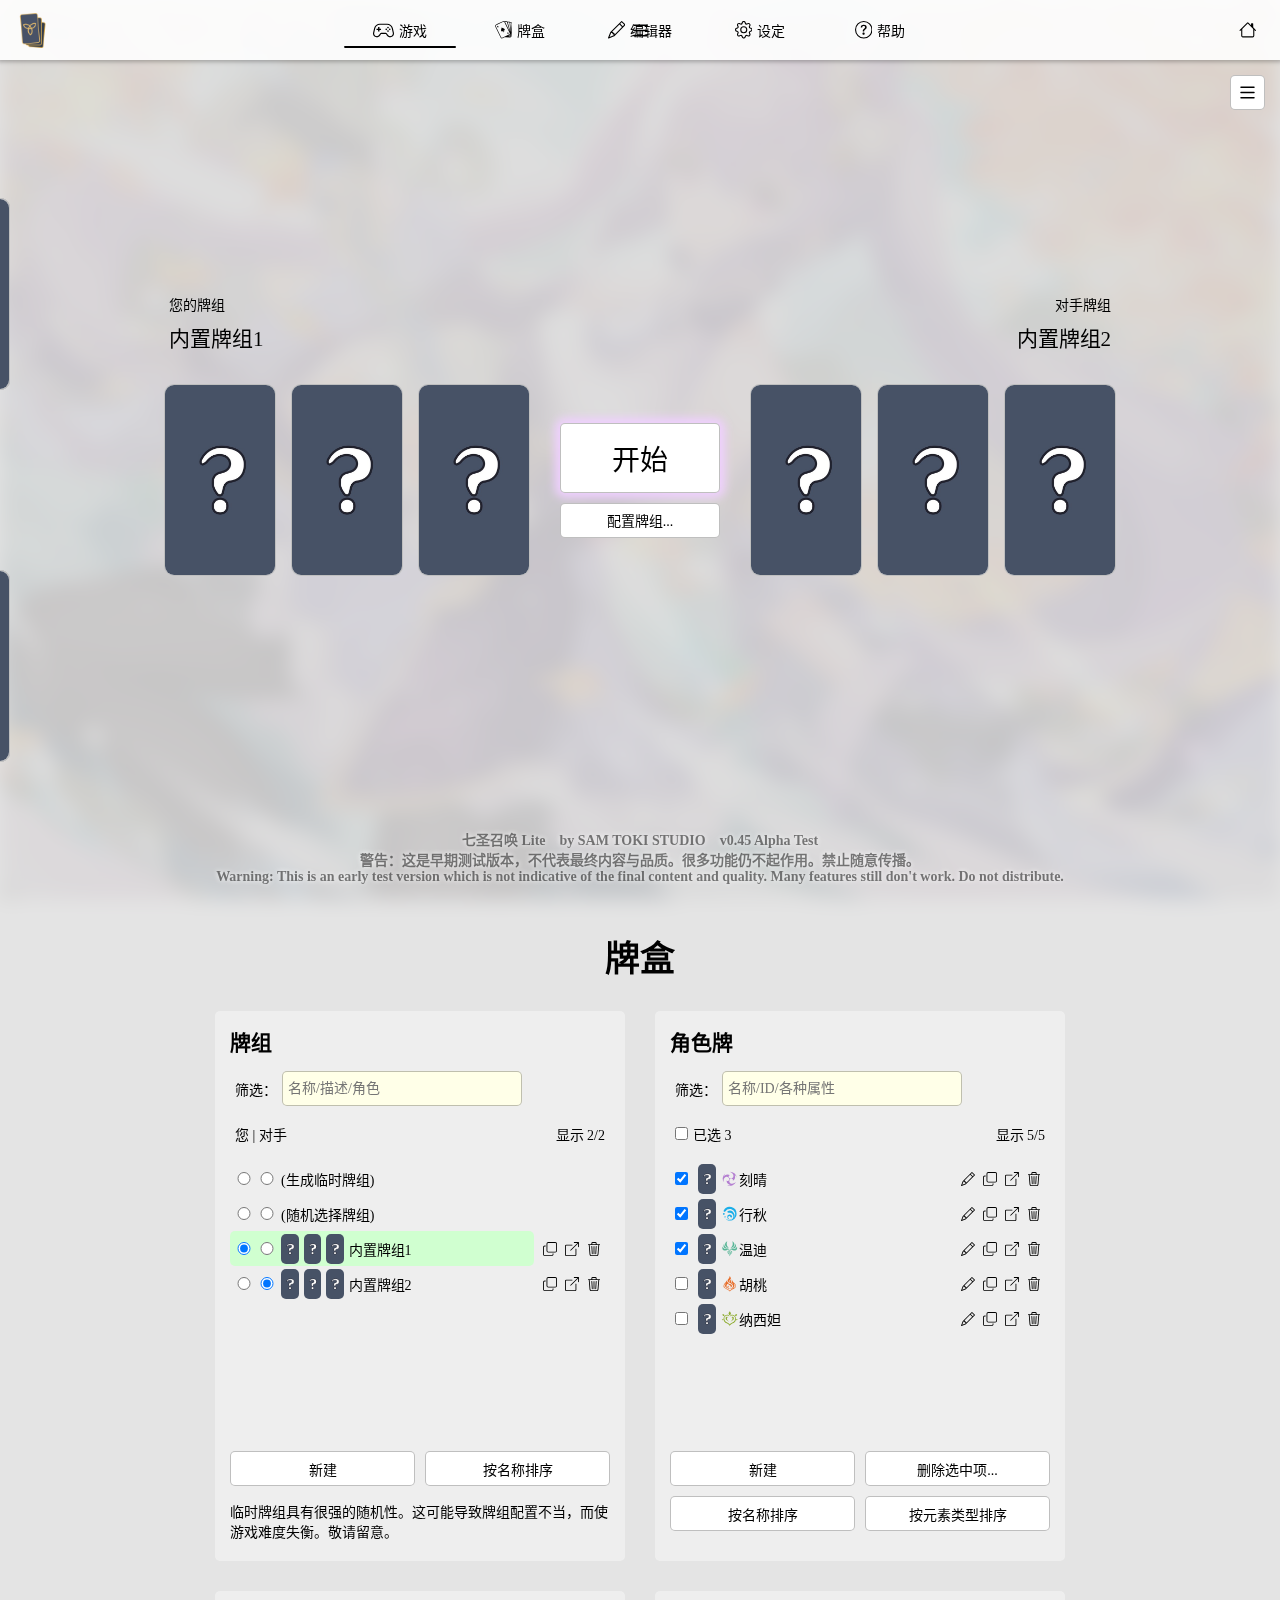
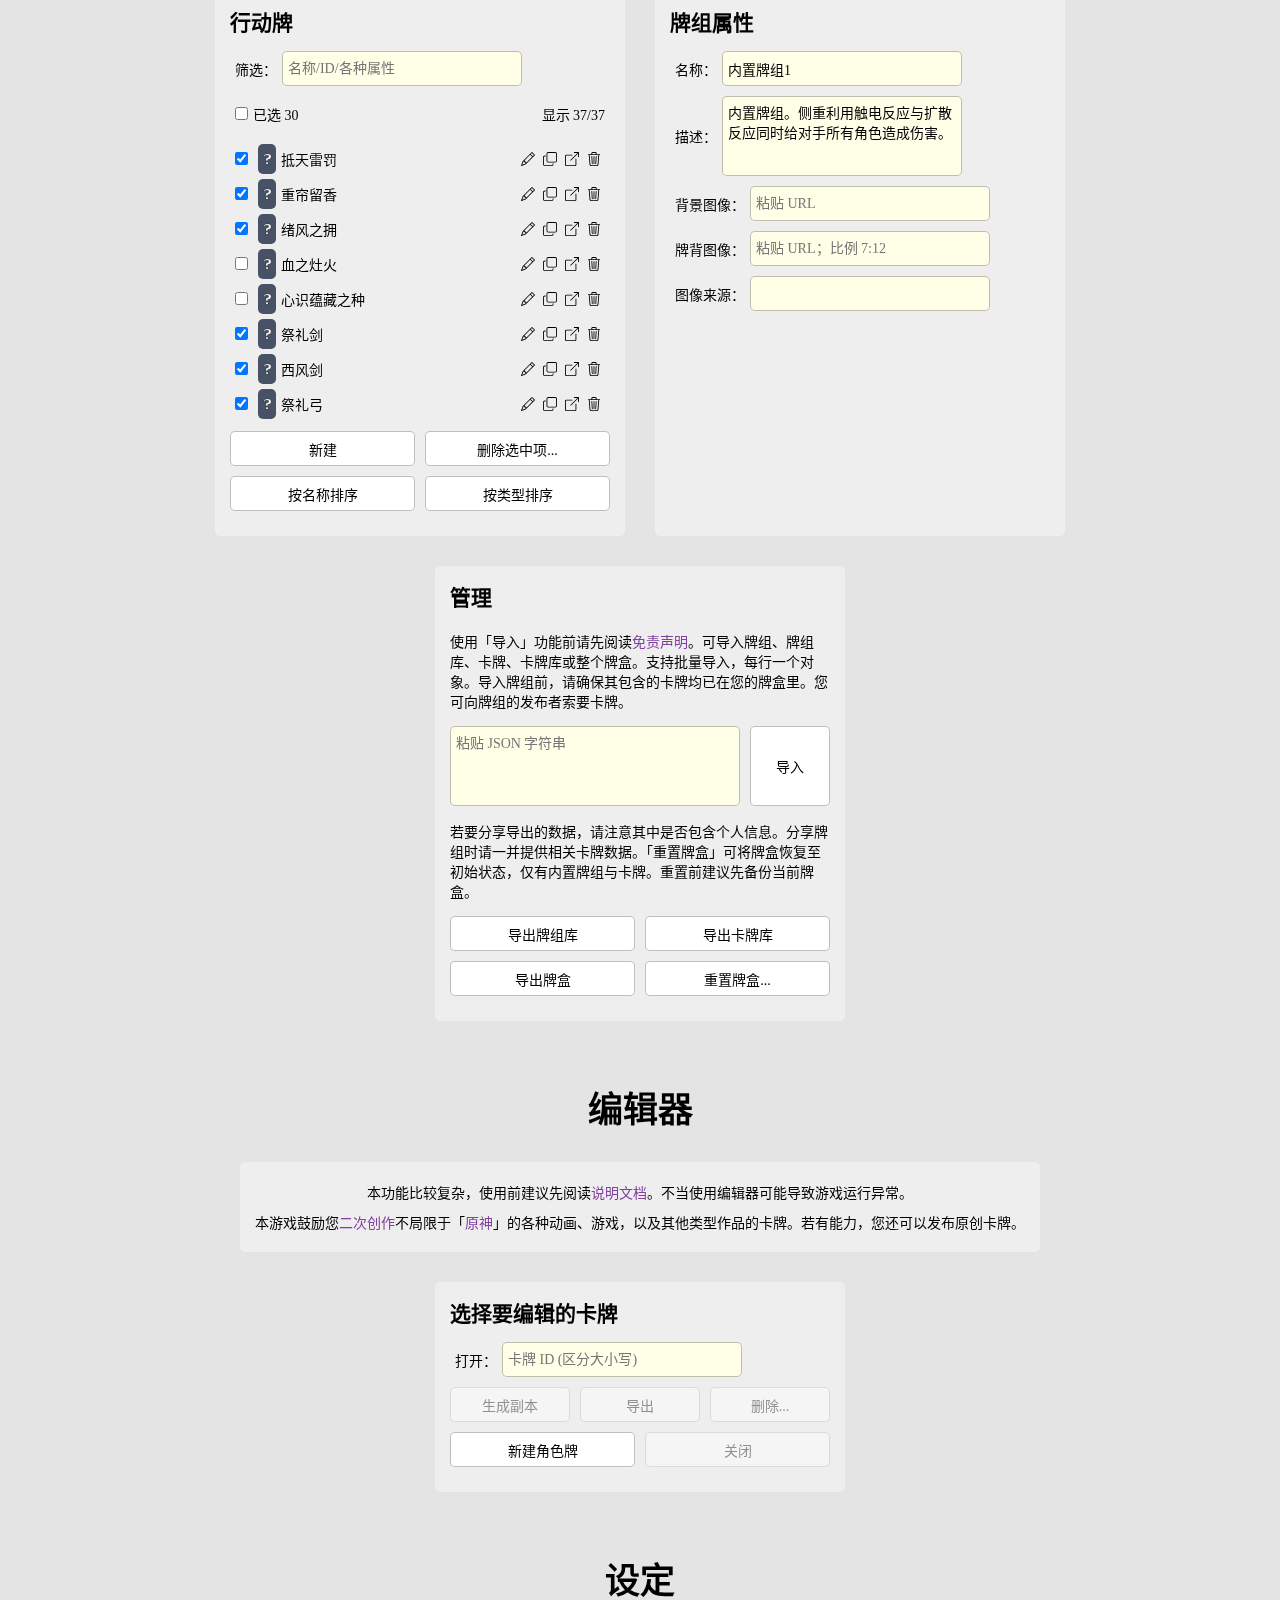
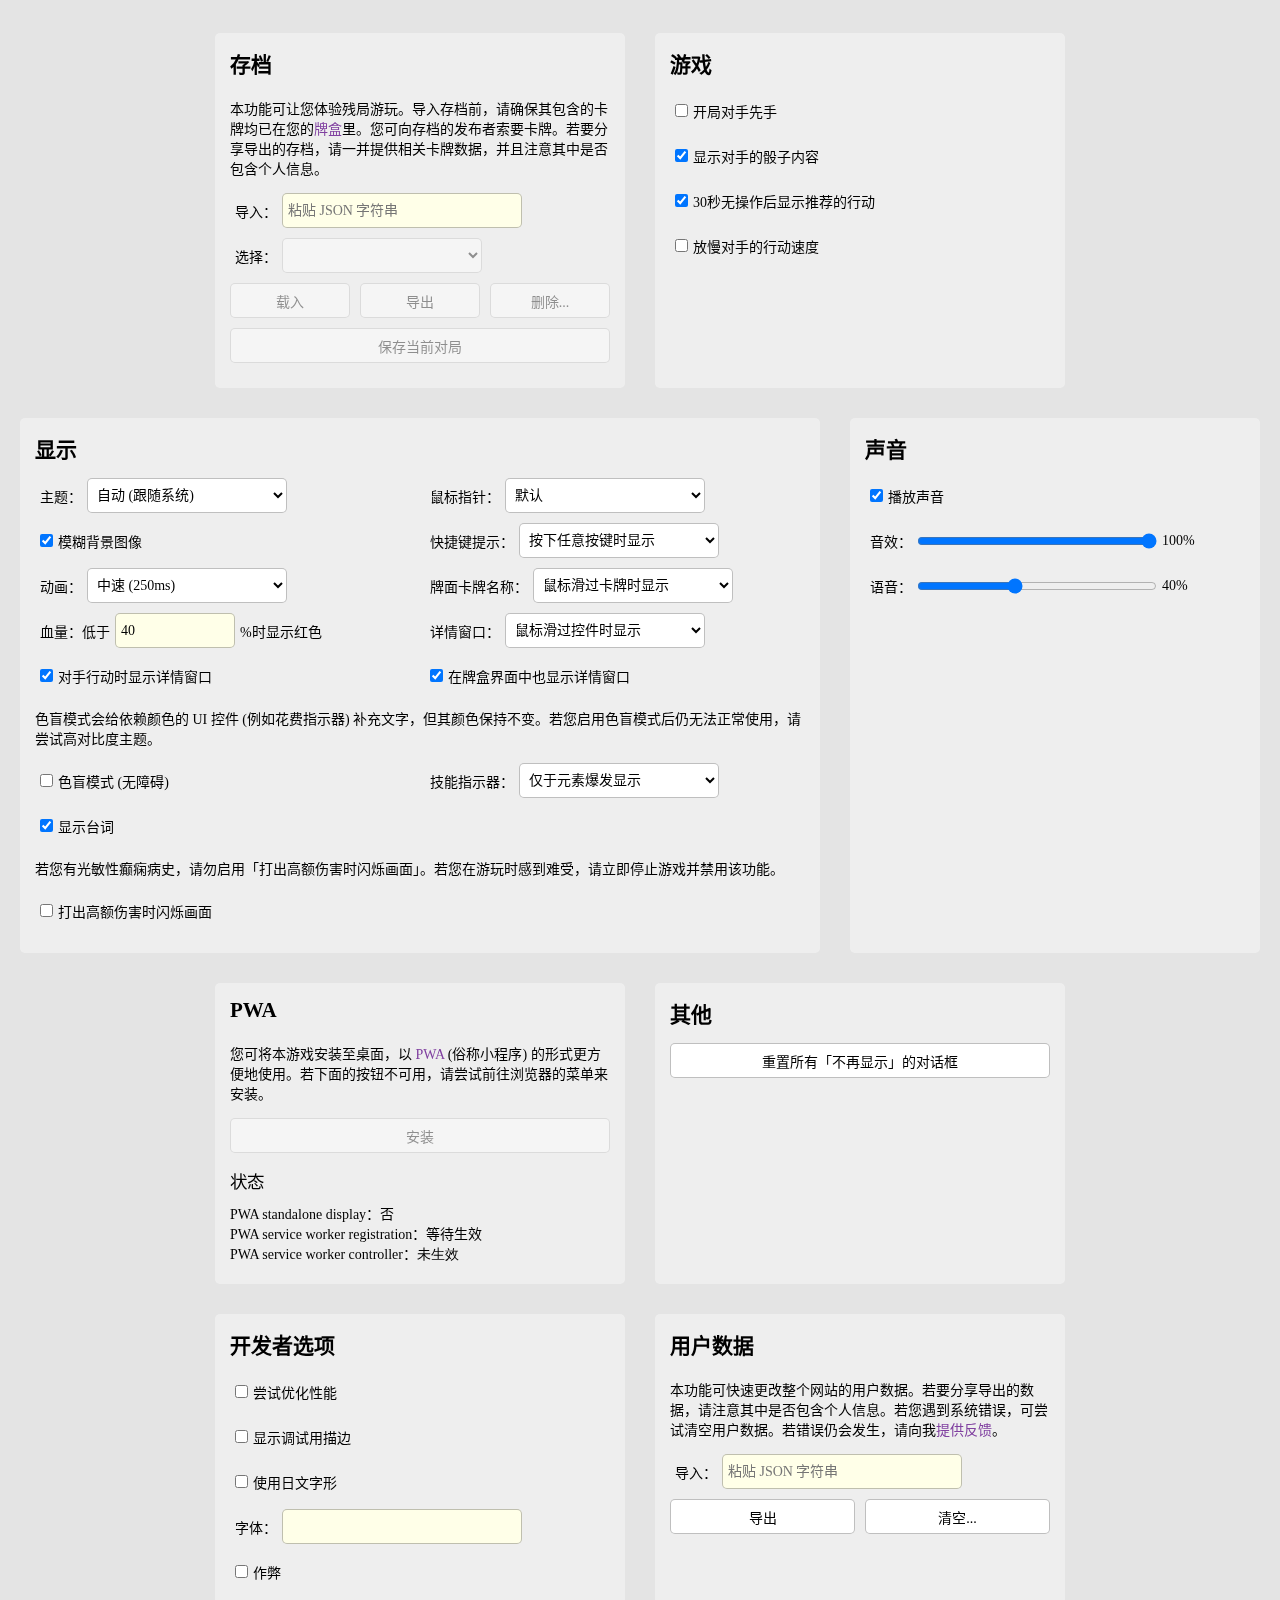
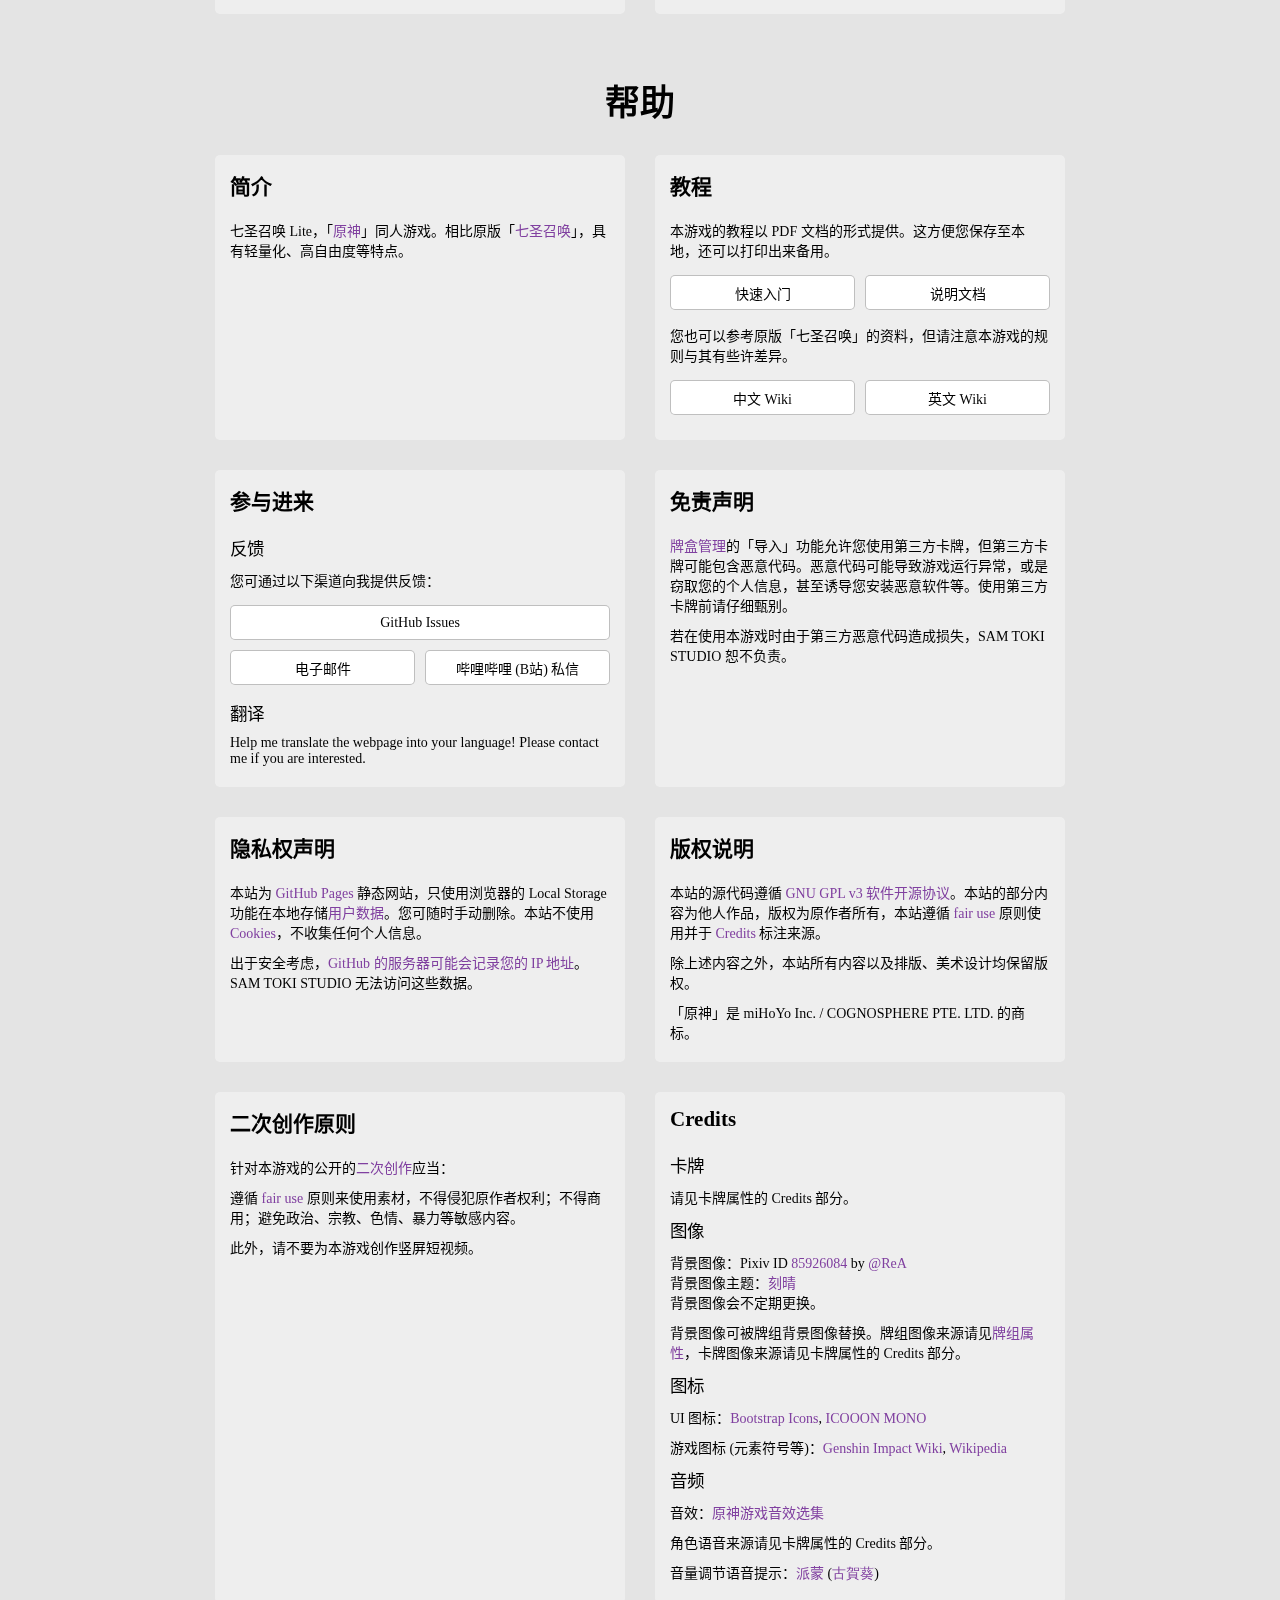
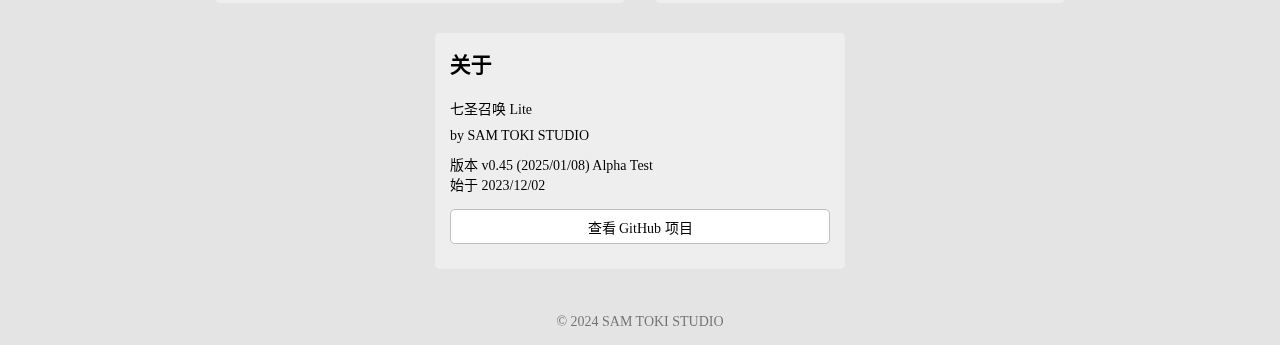
==== commit eebc0f22: "Update index.html" ====
--- a/PROJECT/GITCGLite/index.html
+++ b/PROJECT/GITCGLite/index.html
@@ -7553,8 +7553,8 @@
 					<li class="Item">
 						<fieldset>
 							<legend>隐私权声明</legend>
-							<p>本站为 <a href="https://docs.github.com/en/pages/getting-started-with-github-pages/about-github-pages">GitHub Pages</a> 静态网站，只使用浏览器的 Local Storage 功能在本地存储<a href="#Item_SettingsUserData" onclick="ShowIAmHere('Item_SettingsUserData')">用户数据</a>，您可随时手动删除。本站不使用 <a href="https://zh.wikipedia.org/wiki/Cookie">Cookies</a>，不收集任何个人信息。</p>
-							<p>出于安全考虑，<a href="https://docs.github.com/en/pages/getting-started-with-github-pages/about-github-pages#data-collection">GitHub 的服务器可能会记录您的 IP 地址</a>，但我无法访问这些数据。</p>
+							<p>本站为 <a href="https://docs.github.com/en/pages/getting-started-with-github-pages/about-github-pages">GitHub Pages</a> 静态网站，只使用浏览器的 Local Storage 功能在本地存储<a href="#Item_SettingsUserData" onclick="ShowIAmHere('Item_SettingsUserData')">用户数据</a>。您可随时手动删除。本站不使用 <a href="https://zh.wikipedia.org/wiki/Cookie">Cookies</a>，不收集任何个人信息。</p>
+							<p>出于安全考虑，<a href="https://docs.github.com/en/pages/getting-started-with-github-pages/about-github-pages#data-collection">GitHub 的服务器可能会记录您的 IP 地址</a>。SAM TOKI STUDIO 无法访问这些数据。</p>
 						</fieldset>
 					</li>
 					<li class="Item">
--- a/PROJECT/styles/common.css
+++ b/PROJECT/styles/common.css
@@ -827,11 +827,9 @@
 }
 
 /* Dev */
-#Html.TryToOptimizePerformance {
-	transition: none;
-}
 #Html.TryToOptimizePerformance * {
 	backdrop-filter: none !important;
+	transition: unset;
 }
 #Html.ShowDebugOutlines * {
 	outline: 1px solid #00C000;
